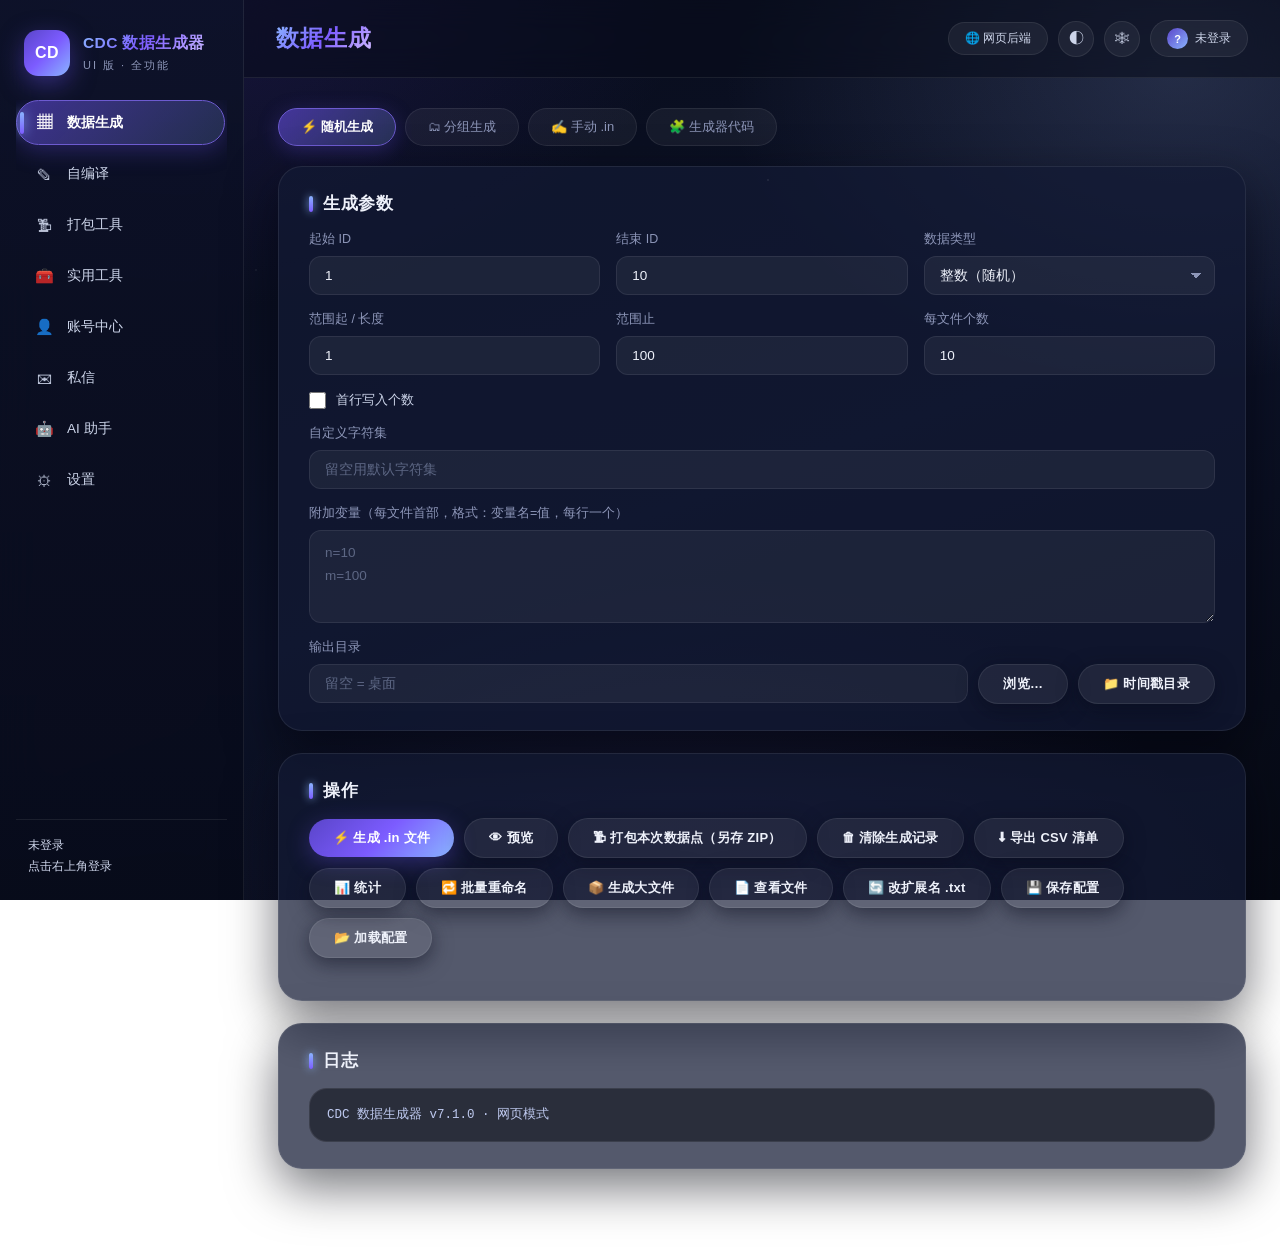
==== index.html @ 3ce17792 "7.1.0" ====
<!DOCTYPE html>
<html lang="zh-CN" data-theme="default">
<head>
  <meta charset="UTF-8" />
  <meta name="viewport" content="width=device-width, initial-scale=1.0" />
  <title>CDC 数据生成器 v7.1.0</title>
  <style>
/* =============================================================
   CDC 数据生成器 v7.1.0 — 星云主题（重制版）
   视觉参考：Code date creation 官网
   注意：app.js 依赖的 class 名全部保留，请勿重命名
   ============================================================= */

* { margin: 0; padding: 0; box-sizing: border-box; }

:root {
  --bg:            #080c1a;
  --bg2:           #0c1228;
  --panel:         #0f1530;
  --panel-2:       #141b3a;

  --card:          rgba(19, 26, 52, 0.72);
  --card-2:        rgba(26, 34, 66, 0.80);
  --card-solid:    #131a36;

  --text:          #eef1fa;
  --text-dim:      #cdd5ea;
  --muted:         #8d96b8;

  --accent:        #8ab4ff;   /* 亮蓝 */
  --accent2:       #7c5cff;   /* 紫 */
  --accent3:       #5a45c9;   /* 深紫 */
  --accent-mid:    #6d5bd0;
  --accent-soft:   rgba(138, 180, 255, 0.14);

  --line:          rgba(255, 255, 255, 0.08);
  --line-strong:   rgba(138, 180, 255, 0.35);

  --ok:   #4ade80;
  --warn: #fbbf24;
  --err:  #f87171;

  --r-sm: 12px;
  --r-md: 18px;
  --r-lg: 24px;
  --r-pill: 999px;

  --shadow-card: 0 18px 50px rgba(2, 4, 12, 0.55);
  --shadow-btn:  0 6px 20px rgba(8, 10, 26, 0.5);
  --shadow-glow: 0 10px 34px rgba(109, 91, 208, 0.45);

  --sidebar-w: 244px;
}

/* ===== 8 套主题：星空底不变，只换强调色系 ===== */
[data-theme="default"] { --accent:#8ab4ff; --accent2:#7c5cff; --accent3:#5a45c9; --accent-mid:#6d5bd0; --accent-soft:rgba(138,180,255,.14); }
[data-theme="dark"]    { --accent:#9aa7c7; --accent2:#5c6b8f; --accent3:#3a455f; --accent-mid:#4a5162; --accent-soft:rgba(154,167,199,.13); }
[data-theme="green"]   { --accent:#6ee7a8; --accent2:#2e9e5b; --accent3:#12503a; --accent-mid:#34b36e; --accent-soft:rgba(110,231,168,.14); }
[data-theme="cream"]   { --accent:#f2cf8f; --accent2:#c9913f; --accent3:#6b4a1c; --accent-mid:#d9a84e; --accent-soft:rgba(242,207,143,.14); }
[data-theme="blue"]    { --accent:#6fa8ff; --accent2:#1f6fff; --accent3:#123a8f; --accent-mid:#3d7eff; --accent-soft:rgba(111,168,255,.15); }
[data-theme="pink"]    { --accent:#ffb0d4; --accent2:#e8659b; --accent3:#7d2149; --accent-mid:#ee7ab0; --accent-soft:rgba(255,176,212,.14); }
[data-theme="gold"]    { --accent:#eecf6a; --accent2:#d4af37; --accent3:#6b5410; --accent-mid:#dfb63e; --accent-soft:rgba(238,207,106,.14); }
[data-theme="grey"]    { --accent:#c9d2e2; --accent2:#7a8696; --accent3:#3c4552; --accent-mid:#8a96a8; --accent-soft:rgba(201,210,226,.13); }

html, body { height: 100%; }

body {
  font-family: 'Segoe UI', 'PingFang SC', 'Microsoft YaHei UI', Roboto, 'Helvetica Neue', sans-serif;
  background: radial-gradient(1200px 800px at 85% -10%, rgba(63, 43, 150, .28), transparent 60%),
              radial-gradient(1000px 700px at -10% 110%, rgba(138, 180, 255, .14), transparent 60%),
              linear-gradient(160deg, var(--bg) 0%, var(--bg2) 55%, #060913 100%);
  color: var(--text);
  min-height: 100vh;
  overflow-x: hidden;
  font-size: 14px;
  -webkit-font-smoothing: antialiased;
}

/* ===== 星空画布（固定最底层） ===== */
#starfield {
  position: fixed;
  inset: 0;
  width: 100%;
  height: 100%;
  z-index: 0;
  pointer-events: none;
}

/* ===== 布局骨架 ===== */
.app {
  position: relative;
  z-index: 1;
  display: flex;
  min-height: 100vh;
}

/* ===== 侧边栏 ===== */
.sidebar {
  width: var(--sidebar-w);
  flex: 0 0 var(--sidebar-w);
  display: flex;
  flex-direction: column;
  padding: 26px 16px 20px;
  background: linear-gradient(180deg, rgba(13, 18, 40, .88), rgba(8, 11, 26, .92));
  border-right: 1px solid var(--line);
  position: sticky;
  top: 0;
  height: 100vh;
  backdrop-filter: blur(20px);
  -webkit-backdrop-filter: blur(20px);
}

@supports not (backdrop-filter: blur(1px)) {
  .sidebar, .card, .topbar, .auth, .modal-box, .toast {
    background: var(--panel) !important;
    backdrop-filter: none !important;
    -webkit-backdrop-filter: none !important;
  }
}

.brand {
  display: flex;
  align-items: center;
  gap: 13px;
  padding: 4px 8px 24px;
}

.brand-logo {
  width: 46px;
  height: 46px;
  flex: 0 0 46px;
  border-radius: 14px;
  display: grid;
  place-items: center;
  font-weight: 800;
  font-size: 16px;
  letter-spacing: .5px;
  color: #fff;
  background: linear-gradient(135deg, var(--accent3), var(--accent2), var(--accent));
  box-shadow: 0 8px 24px rgba(90, 69, 201, .5);
}

.brand-text { min-width: 0; }

.brand-title {
  font-size: 15.5px;
  font-weight: 700;
  letter-spacing: .4px;
  background: linear-gradient(135deg, var(--accent), var(--accent2), #c9b8ff);
  -webkit-background-clip: text;
  -webkit-text-fill-color: transparent;
  background-clip: text;
  white-space: nowrap;
}

.brand-sub {
  font-size: 11px;
  color: var(--muted);
  margin-top: 4px;
  letter-spacing: 2px;
  white-space: nowrap;
}

/* ===== 侧边栏导航 ===== */
.nav {
  display: flex;
  flex-direction: column;
  gap: 7px;
  flex: 1;
  overflow-y: auto;
  padding-right: 2px;
}

.nav-item {
  display: flex;
  align-items: center;
  gap: 12px;
  padding: 12px 16px;
  border: 1px solid transparent;
  border-radius: var(--r-pill);
  background: transparent;
  color: var(--text-dim);
  font-size: 13.5px;
  font-family: inherit;
  cursor: pointer;
  text-align: left;
  transition: all .22s ease;
  position: relative;
  white-space: nowrap;
}

.nav-item .ico {
  width: 22px;
  text-align: center;
  font-size: 15px;
  flex: 0 0 22px;
  opacity: .92;
}

.nav-item:hover {
  background: rgba(255, 255, 255, .07);
  color: #fff;
  transform: translateX(3px);
}

.nav-item.active {
  background: linear-gradient(135deg, rgba(90, 69, 201, .65), rgba(138, 180, 255, .18));
  border-color: var(--accent-mid);
  color: #fff;
  font-weight: 600;
  box-shadow: 0 6px 22px rgba(90, 69, 201, .35);
}

.nav-item.active::before {
  content: '';
  position: absolute;
  left: 3px;
  top: 50%;
  transform: translateY(-50%);
  width: 4px;
  height: 22px;
  border-radius: 4px;
  background: linear-gradient(180deg, var(--accent), var(--accent2));
  box-shadow: 0 0 12px var(--accent);
}

.nav-item .badge {
  margin-left: auto;
  background: var(--accent-mid);
  color: #fff;
  border-radius: var(--r-pill);
  padding: 1px 8px;
  font-size: 11px;
  font-weight: 700;
}

.sidebar-footer {
  padding: 15px 12px 2px;
  border-top: 1px solid var(--line);
  font-size: 12px;
  color: var(--text-dim);
  line-height: 1.8;
}

/* ===== 主区域 ===== */
.main { flex: 1; min-width: 0; display: flex; flex-direction: column; }

.topbar {
  display: flex;
  align-items: center;
  gap: 14px;
  padding: 20px 32px;
  border-bottom: 1px solid var(--line);
  background: rgba(8, 12, 26, .55);
  backdrop-filter: blur(16px);
  -webkit-backdrop-filter: blur(16px);
  position: sticky;
  top: 0;
  z-index: 20;
}

.topbar-title {
  font-size: 23px;
  font-weight: 700;
  letter-spacing: 1px;
  background: linear-gradient(135deg, var(--accent), var(--accent2), #d4bfff);
  -webkit-background-clip: text;
  -webkit-text-fill-color: transparent;
  background-clip: text;
}

.topbar-right {
  margin-left: auto;
  display: flex;
  align-items: center;
  gap: 10px;
}

.chip {
  display: inline-flex;
  align-items: center;
  gap: 7px;
  padding: 7px 16px;
  border-radius: var(--r-pill);
  background: rgba(255, 255, 255, .06);
  border: 1px solid var(--line);
  color: var(--text-dim);
  font-size: 12px;
  font-family: inherit;
  cursor: default;
  white-space: nowrap;
}

.icon-btn {
  width: 36px;
  height: 36px;
  border-radius: 50%;
  display: grid;
  place-items: center;
  background: rgba(255, 255, 255, .06);
  border: 1px solid var(--line);
  color: var(--text-dim);
  font-size: 15px;
  cursor: pointer;
  font-family: inherit;
  transition: all .2s ease;
}

.icon-btn:hover {
  background: rgba(255, 255, 255, .14);
  border-color: var(--line-strong);
  transform: translateY(-2px);
  color: #fff;
}

.user-chip { cursor: pointer; }
.user-chip:hover { border-color: var(--line-strong); }

.user-chip .av {
  width: 21px;
  height: 21px;
  border-radius: 50%;
  display: grid;
  place-items: center;
  background: linear-gradient(135deg, var(--accent3), var(--accent));
  color: #fff;
  font-size: 11px;
  font-weight: 700;
}

/* ===== 内容区 ===== */
.content {
  flex: 1;
  padding: 30px 34px 56px;
  max-width: 1280px;
  width: 100%;
}

.page { display: none; }
.page.active { display: block; animation: fadeSlide .42s cubic-bezier(.22,.9,.3,1) both; }

@keyframes fadeSlide {
  from { opacity: 0; transform: translateY(18px); }
  to   { opacity: 1; transform: translateY(0); }
}

/* ===== 卡片 ===== */
.card {
  background: var(--card);
  border: 1px solid var(--line);
  border-radius: var(--r-lg);
  padding: 26px 30px;
  margin-bottom: 22px;
  box-shadow: var(--shadow-card);
  transition: border-color .25s, transform .25s, box-shadow .25s;
  backdrop-filter: blur(14px);
  -webkit-backdrop-filter: blur(14px);
}

.card:hover {
  border-color: rgba(255, 255, 255, .14);
  box-shadow: 0 22px 60px rgba(2, 4, 12, .65);
}

.card h3 {
  font-size: 16.5px;
  font-weight: 700;
  margin-bottom: 16px;
  color: var(--text);
  letter-spacing: .5px;
  display: flex;
  align-items: center;
  gap: 10px;
}

.card h3::before {
  content: '';
  width: 4px;
  height: 16px;
  border-radius: 4px;
  background: linear-gradient(180deg, var(--accent), var(--accent2));
  box-shadow: 0 0 8px var(--accent);
}

.desc {
  color: var(--muted);
  font-size: 12.5px;
  line-height: 1.8;
  margin-bottom: 15px;
}

.desc code, .card code {
  background: var(--accent-soft);
  padding: 2px 7px;
  border-radius: 6px;
  font-family: Consolas, 'Courier New', monospace;
  font-size: 12px;
  color: var(--accent);
}

/* ===== 内置函数库面板 ===== */
.tag {
  display: inline-block;
  font-size: 11px;
  font-weight: 700;
  letter-spacing: .5px;
  padding: 2px 9px;
  border-radius: 999px;
  background: var(--accent-soft);
  color: var(--accent);
  vertical-align: middle;
}

.lib-group {
  border: 1px solid var(--line, rgba(255,255,255,.08));
  border-radius: 10px;
  padding: 10px 14px;
  margin-bottom: 9px;
  background: rgba(127,127,127,.05);
}

.lib-group h4 {
  margin: 0 0 6px;
  font-size: 13px;
  color: var(--accent);
}

.lib-group ul {
  margin: 0;
  padding-left: 18px;
}

.lib-group li {
  font-size: 12px;
  color: var(--muted);
  line-height: 1.85;
  font-family: Consolas, 'Courier New', monospace;
}

/* ===== 子标签 ===== */
.tabs {
  display: flex;
  gap: 9px;
  margin-bottom: 20px;
  flex-wrap: wrap;
}

.tab {
  padding: 9px 22px;
  border-radius: var(--r-pill);
  background: rgba(255, 255, 255, .05);
  border: 1px solid var(--line);
  color: var(--muted);
  font-size: 13px;
  cursor: pointer;
  transition: all .22s ease;
  user-select: none;
  font-family: inherit;
}

.tab:hover { background: rgba(255, 255, 255, .11); color: var(--text); }

.tab.on {
  background: linear-gradient(135deg, rgba(90, 69, 201, .7), rgba(138, 180, 255, .2));
  border-color: var(--accent-mid);
  color: #fff;
  font-weight: 600;
  box-shadow: 0 5px 20px rgba(90, 69, 201, .35);
}

.tab-page { display: none; }
.tab-page.on { display: block; animation: fadeSlide .38s cubic-bezier(.22,.9,.3,1) both; }

/* ===== 表单 ===== */
.form-grid {
  display: grid;
  grid-template-columns: repeat(auto-fill, minmax(215px, 1fr));
  gap: 16px;
}

.form-grid.cols-2 { grid-template-columns: repeat(auto-fill, minmax(250px, 1fr)); }
.form-grid .full, .form-grid label.full { grid-column: 1 / -1; }

label {
  display: flex;
  flex-direction: column;
  gap: 8px;
  font-size: 12.5px;
  color: var(--muted);
  font-weight: 500;
}

label.chk, .chk {
  flex-direction: row;
  align-items: center;
  gap: 10px;
  cursor: pointer;
  color: var(--text-dim);
  font-size: 13px;
}

input[type="text"],
input[type="number"],
input[type="password"],
select,
textarea {
  width: 100%;
  padding: 11px 15px;
  border-radius: var(--r-sm);
  background: rgba(255, 255, 255, .055);
  border: 1px solid var(--line);
  color: var(--text);
  font-size: 13.5px;
  font-family: inherit;
  transition: all .2s ease;
  outline: none;
}

input:hover, select:hover, textarea:hover { border-color: rgba(255, 255, 255, .18); }

input:focus, select:focus, textarea:focus {
  border-color: var(--accent-mid);
  background: rgba(255, 255, 255, .085);
  box-shadow: 0 0 0 3px var(--accent-soft), 0 0 16px rgba(109, 91, 208, .18);
}

input::placeholder, textarea::placeholder { color: #5d6784; }

select {
  cursor: pointer;
  appearance: none;
  background-image: linear-gradient(45deg, transparent 50%, var(--muted) 50%),
                    linear-gradient(135deg, var(--muted) 50%, transparent 50%);
  background-position: calc(100% - 18px) 50%, calc(100% - 13px) 50%;
  background-size: 5px 5px, 5px 5px;
  background-repeat: no-repeat;
  padding-right: 36px;
}

select option { background: var(--card-solid); color: var(--text); }

input[type="checkbox"] {
  width: 17px;
  height: 17px;
  accent-color: var(--accent-mid);
  cursor: pointer;
  flex: 0 0 17px;
}

textarea { resize: vertical; line-height: 1.7; min-height: 70px; }

.editor {
  min-height: 250px;
  font-family: Consolas, 'Courier New', monospace;
  font-size: 13px;
  line-height: 1.7;
}

/* ===== 行 / 按钮组 ===== */
.row { display: flex; gap: 10px; align-items: center; flex-wrap: wrap; }
.row > input { flex: 1; min-width: 140px; }
.actions { display: flex; gap: 10px; flex-wrap: wrap; margin-top: 18px; }
.tool-row { display: flex; gap: 10px; flex-wrap: wrap; margin-top: 16px; align-items: center; }

/* ===== 按钮：胶囊 + 渐变 ===== */
.btn {
  display: inline-flex;
  align-items: center;
  justify-content: center;
  gap: 7px;
  padding: 10px 24px;
  border-radius: var(--r-pill);
  background: rgba(255, 255, 255, .07);
  border: 1px solid var(--line);
  color: var(--text);
  font-size: 13px;
  font-weight: 600;
  font-family: inherit;
  cursor: pointer;
  letter-spacing: .3px;
  box-shadow: var(--shadow-btn);
  transition: all .22s ease;
  user-select: none;
  white-space: nowrap;
}

.btn:hover {
  background: rgba(255, 255, 255, .14);
  border-color: var(--line-strong);
  transform: translateY(-2px);
  box-shadow: var(--shadow-glow);
}

.btn:active { transform: scale(.96); }

.btn.primary {
  background: linear-gradient(135deg, var(--accent3), var(--accent2), var(--accent));
  border: none;
  color: #fff;
  box-shadow: 0 6px 22px rgba(90, 69, 201, .4);
}

.btn.primary:hover {
  filter: brightness(1.12);
  transform: translateY(-2px);
  box-shadow: 0 10px 34px rgba(90, 69, 201, .55);
}

.btn-lg { padding: 13px 32px; font-size: 14.5px; }

/* ===== 日志 ===== */
.log {
  background: rgba(3, 5, 12, .5);
  border: 1px solid var(--line);
  border-radius: var(--r-md);
  padding: 15px 17px;
  font-family: Consolas, 'Courier New', monospace;
  font-size: 12.5px;
  line-height: 1.8;
  color: #bfcaf0;
  max-height: 260px;
  overflow-y: auto;
  white-space: pre-wrap;
  word-break: break-all;
  margin-top: 15px;
}

/* ===== 生成结果 / 预览 ===== */
.gen-files { display: flex; flex-wrap: wrap; gap: 8px; margin-top: 16px; }

.gen-files .file {
  padding: 6px 14px;
  border-radius: var(--r-pill);
  background: var(--accent-soft);
  border: 1px solid var(--line-strong);
  font-size: 12px;
  color: var(--accent);
  font-family: Consolas, monospace;
}

.preview-box {
  margin-top: 16px;
  padding: 16px 18px;
  border-radius: var(--r-md);
  background: rgba(3, 5, 12, .5);
  border: 1px solid var(--line);
  border-left: 3px solid var(--accent-mid);
  font-family: Consolas, monospace;
  font-size: 12.5px;
  line-height: 1.8;
  color: #c9d6f2;
  white-space: pre-wrap;
  max-height: 300px;
  overflow-y: auto;
}

/* ===== 分组生成 ===== */
.group-card {
  background: rgba(255, 255, 255, .045);
  border: 1px solid var(--line);
  border-radius: var(--r-md);
  padding: 16px 18px;
  margin-bottom: 14px;
}

.group-card .g-head {
  display: flex;
  align-items: center;
  gap: 10px;
  margin-bottom: 12px;
  font-weight: 600;
  font-size: 13.5px;
  color: var(--accent);
}

.group-card .field-row {
  display: grid;
  grid-template-columns: 1fr 1fr 1fr auto;
  gap: 10px;
  align-items: center;
  margin-bottom: 10px;
}

.group-card .field-row input,
.group-card .field-row select { padding: 8px 12px; font-size: 12.5px; }

/* ===== 工具网格 ===== */
.tool-grid {
  display: grid;
  grid-template-columns: repeat(auto-fill, minmax(155px, 1fr));
  gap: 12px;
  margin-top: 15px;
}

.tool-btn {
  padding: 15px 13px;
  border-radius: var(--r-md);
  background: rgba(255, 255, 255, .055);
  border: 1px solid var(--line);
  color: var(--text-dim);
  font-size: 13px;
  font-family: inherit;
  cursor: pointer;
  text-align: center;
  transition: all .22s ease;
}

.tool-btn:hover {
  background: rgba(255, 255, 255, .13);
  border-color: var(--line-strong);
  transform: translateY(-3px);
  color: #fff;
  box-shadow: var(--shadow-glow);
}

/* ===== 主题网格 ===== */
.theme-grid {
  display: grid;
  grid-template-columns: repeat(auto-fill, minmax(136px, 1fr));
  gap: 12px;
}

.theme-chip {
  display: flex;
  align-items: center;
  gap: 10px;
  padding: 12px 15px;
  border-radius: var(--r-md);
  background: rgba(255, 255, 255, .055);
  border: 1px solid var(--line);
  cursor: pointer;
  font-size: 13px;
  color: var(--text-dim);
  transition: all .22s ease;
}

.theme-chip:hover { background: rgba(255, 255, 255, .12); transform: translateY(-2px); }

.theme-chip.active {
  border-color: var(--accent-mid);
  background: var(--accent-soft);
  color: #fff;
  font-weight: 600;
  box-shadow: 0 6px 22px rgba(90, 69, 201, .35);
}

.theme-swatch {
  width: 27px;
  height: 27px;
  border-radius: 9px;
  flex: 0 0 27px;
  box-shadow: 0 2px 8px rgba(0, 0, 0, .45);
}

/* ===== 双列 ===== */
.grid-2 {
  display: grid;
  grid-template-columns: repeat(auto-fit, minmax(330px, 1fr));
  gap: 22px;
}

/* ===== 键值行 ===== */
.kv {
  display: flex;
  justify-content: space-between;
  gap: 14px;
  padding: 11px 0;
  border-bottom: 1px solid var(--line);
  font-size: 13.5px;
  color: var(--text-dim);
}

.kv:last-child { border-bottom: none; }
.kv b { color: var(--muted); font-weight: 500; }

/* ===== 私信 ===== */
.msg-layout {
  display: grid;
  grid-template-columns: 255px 1fr;
  gap: 22px;
}

.msg-contacts, .msg-chat { margin-bottom: 0; }
.msg-chat { display: flex; flex-direction: column; }

.contact-list {
  display: flex;
  flex-direction: column;
  gap: 7px;
  max-height: 440px;
  overflow-y: auto;
}

.contact {
  display: flex;
  align-items: center;
  gap: 8px;
  padding: 11px 15px;
  border-radius: var(--r-sm);
  background: rgba(255, 255, 255, .045);
  border: 1px solid transparent;
  cursor: pointer;
  font-size: 13px;
  color: var(--text-dim);
  transition: all .2s ease;
}

.contact .cname { flex: 1; overflow: hidden; text-overflow: ellipsis; white-space: nowrap; }

.search-head {
  padding: 4px 6px 8px;
  font-size: 12px;
  color: var(--text-dim);
  opacity: .85;
}

.contact .unread-badge {
  background: #e5484d;
  color: #fff;
  font-size: 11px;
  font-weight: 700;
  line-height: 16px;
  padding: 0 7px;
  border-radius: 999px;
  flex-shrink: 0;
}

.contact:hover { background: rgba(255, 255, 255, .11); color: #fff; }

.contact.active {
  background: var(--accent-soft);
  border-color: var(--accent-mid);
  color: #fff;
  font-weight: 600;
}

.chat-log {
  flex: 1;
  min-height: 310px;
  max-height: 440px;
  overflow-y: auto;
  background: rgba(3, 5, 12, .45);
  border: 1px solid var(--line);
  border-radius: var(--r-md);
  padding: 16px;
  margin-bottom: 15px;
  display: flex;
  flex-direction: column;
  gap: 10px;
}

.bubble {
  max-width: 76%;
  padding: 10px 16px;
  border-radius: 17px;
  font-size: 13px;
  line-height: 1.7;
  word-break: break-word;
  white-space: pre-wrap;
  animation: pop .25s ease;
}

@keyframes pop {
  from { opacity: 0; transform: scale(.94) translateY(6px); }
  to   { opacity: 1; transform: none; }
}

.bubble.me {
  align-self: flex-end;
  background: linear-gradient(135deg, var(--accent3), var(--accent-mid));
  color: #fff;
  border-bottom-right-radius: 5px;
}

.bubble.bot, .bubble.ai {
  align-self: flex-start;
  background: rgba(255, 255, 255, .09);
  border: 1px solid var(--line);
  color: var(--text-dim);
  border-bottom-left-radius: 5px;
}

.bubble.sys {
  align-self: center;
  background: transparent;
  color: var(--muted);
  font-size: 11.5px;
  max-width: 100%;
}

.center { text-align: center; }

/* ===== AI 页 ===== */
.card.chat { display: flex; flex-direction: column; }

.ai-head {
  display: flex;
  align-items: center;
  justify-content: space-between;
  gap: 12px;
  flex-wrap: wrap;
}

.ai-head h3 { margin-bottom: 0; }
.ai-head .tool-row { margin-top: 0; }

/* ===== 通知 ===== */
.notif-item {
  padding: 12px 16px;
  border-radius: var(--r-sm);
  background: rgba(255, 255, 255, .05);
  border-left: 3px solid var(--accent-mid);
  margin-bottom: 10px;
  font-size: 13px;
  line-height: 1.7;
  color: var(--text-dim);
}

/* ===== 登录遮罩 ===== */
.overlay {
  position: fixed;
  inset: 0;
  z-index: 200;
  display: none;
  place-items: center;
  background: rgba(3, 5, 13, .82);
  backdrop-filter: blur(12px);
  -webkit-backdrop-filter: blur(12px);
}

.overlay.show { display: grid; animation: fadeIn .28s ease; }

@keyframes fadeIn { from { opacity: 0; } to { opacity: 1; } }

.auth {
  width: min(410px, calc(100vw - 40px));
  background: linear-gradient(160deg, rgba(22, 29, 58, .97), rgba(11, 15, 34, .99));
  border: 1px solid var(--line-strong);
  border-radius: 26px;
  padding: 34px 32px;
  box-shadow: 0 30px 80px rgba(0, 0, 0, .75);
  animation: popIn .34s cubic-bezier(.22,.9,.3,1) both;
}

@keyframes popIn {
  from { opacity: 0; transform: translateY(24px) scale(.96); }
  to   { opacity: 1; transform: none; }
}

.auth .head { text-align: center; margin-bottom: 24px; }

.auth .head .brand-logo {
  margin: 0 auto 15px;
  width: 56px;
  height: 56px;
  flex: 0 0 56px;
  border-radius: 17px;
  font-size: 19px;
}

.auth .head h2 {
  font-size: 20px;
  font-weight: 700;
  background: linear-gradient(135deg, var(--accent), var(--accent2), #d4bfff);
  -webkit-background-clip: text;
  -webkit-text-fill-color: transparent;
  background-clip: text;
}

.auth .head p { color: var(--muted); font-size: 12.5px; margin-top: 8px; }

.auth .tabs { justify-content: center; margin-bottom: 20px; }

.field { display: flex; flex-direction: column; gap: 8px; margin-bottom: 15px; }
.field label { font-size: 12.5px; color: var(--muted); }

.input {
  width: 100%;
  padding: 12px 16px;
  border-radius: var(--r-sm);
  background: rgba(255, 255, 255, .06);
  border: 1px solid var(--line);
  color: var(--text);
  font-size: 13.5px;
  font-family: inherit;
  outline: none;
  transition: all .2s;
}

.input:focus {
  border-color: var(--accent-mid);
  box-shadow: 0 0 0 3px var(--accent-soft);
}

.auth .btn { width: 100%; margin-top: 10px; }

.hint { text-align: center; font-size: 12px; color: var(--muted); margin-top: 14px; }
.hint a { color: var(--accent); text-decoration: none; }
.hint a:hover { text-decoration: underline; }

/* ===== 弹窗 ===== */
.modal {
  position: fixed;
  inset: 0;
  z-index: 300;
  display: none;
  place-items: center;
  background: rgba(3, 5, 13, .78);
  backdrop-filter: blur(8px);
  -webkit-backdrop-filter: blur(8px);
}

.modal.show { display: grid; animation: fadeIn .24s ease; }

.modal-box {
  width: min(700px, calc(100vw - 40px));
  max-height: 84vh;
  display: flex;
  flex-direction: column;
  background: linear-gradient(160deg, rgba(22, 29, 58, .98), rgba(11, 15, 34, .99));
  border: 1px solid var(--line-strong);
  border-radius: 22px;
  box-shadow: 0 30px 80px rgba(0, 0, 0, .75);
  animation: popIn .3s cubic-bezier(.22,.9,.3,1) both;
  overflow: hidden;
}

.modal-head {
  display: flex;
  align-items: center;
  justify-content: space-between;
  padding: 18px 24px;
  border-bottom: 1px solid var(--line);
  font-weight: 700;
  font-size: 15px;
}

.modal-head .x {
  width: 32px;
  height: 32px;
  border-radius: 50%;
  border: 1px solid var(--line);
  background: rgba(255, 255, 255, .05);
  color: var(--muted);
  font-size: 17px;
  cursor: pointer;
  display: grid;
  place-items: center;
  transition: all .2s;
  font-family: inherit;
}

.modal-head .x:hover {
  background: rgba(248, 113, 113, .2);
  border-color: var(--err);
  color: var(--err);
}

.modal-body {
  padding: 22px 24px;
  overflow-y: auto;
  font-size: 13.5px;
  line-height: 1.8;
  color: var(--text-dim);
}

.modal-body a { color: var(--accent); text-decoration: none; }
.modal-body a:hover { text-decoration: underline; }

/* ===== Toast ===== */
.toast {
  position: fixed;
  left: 50%;
  bottom: 36px;
  transform: translate(-50%, 20px);
  z-index: 400;
  padding: 12px 28px;
  border-radius: var(--r-pill);
  background: rgba(20, 27, 55, .97);
  border: 1px solid var(--line-strong);
  color: var(--text);
  font-size: 13px;
  box-shadow: 0 14px 40px rgba(0, 0, 0, .6);
  opacity: 0;
  pointer-events: none;
  transition: opacity .26s, transform .26s;
  backdrop-filter: blur(14px);
  -webkit-backdrop-filter: blur(14px);
}

.toast.show { opacity: 1; transform: translate(-50%, 0); }
.toast.ok   { border-color: rgba(74, 222, 128, .55); }
.toast.warn { border-color: rgba(251, 191, 36, .55); }
.toast.err  { border-color: rgba(248, 113, 113, .55); }

/* ===== 毛玻璃模式 ===== */
body.frosted .card,
body.frosted .sidebar,
body.frosted .topbar {
  backdrop-filter: blur(30px) saturate(160%);
  -webkit-backdrop-filter: blur(30px) saturate(160%);
}

/* ===== 滚动条 ===== */
::-webkit-scrollbar { width: 8px; height: 8px; }
::-webkit-scrollbar-track { background: rgba(255, 255, 255, .03); }
::-webkit-scrollbar-thumb { background: linear-gradient(180deg, var(--accent3), var(--accent-mid)); border-radius: 10px; }
::-webkit-scrollbar-thumb:hover { background: var(--accent-mid); }

/* ===== 响应式 ===== */
@media (max-width: 980px) {
  .msg-layout { grid-template-columns: 1fr; }
  .contact-list, .chat-log { max-height: 240px; }
}

@media (max-width: 760px) {
  :root { --sidebar-w: 68px; }
  .app { flex-direction: column; }

  .sidebar {
    width: 100%;
    flex: none;
    height: auto;
    flex-direction: row;
    align-items: center;
    gap: 10px;
    padding: 10px 14px;
    border-right: none;
    border-bottom: 1px solid var(--line);
    position: sticky;
    top: 0;
    z-index: 30;
    overflow-x: auto;
  }

  .brand { padding: 0; gap: 10px; flex: 0 0 auto; }
  .brand-text { display: none; }
  .nav { flex-direction: row; gap: 7px; flex: 1; overflow-x: auto; overflow-y: hidden; }
  .nav-item { padding: 9px 14px; font-size: 12.5px; }
  .nav-item span:not(.ico):not(.badge) { display: none; }
  .nav-item .ico { font-size: 16px; }
  .nav-item.active::before { display: none; }
  .sidebar-footer { display: none; }

  .topbar { padding: 14px 18px; }
  .topbar-title { font-size: 18px; }
  .content { padding: 20px 18px 44px; }
  .card { padding: 19px 17px; border-radius: 18px; }
  .group-card .field-row { grid-template-columns: 1fr 1fr; }
}

@media (max-width: 520px) {
  .content { padding: 16px 13px 36px; }
  .btn { padding: 10px 17px; font-size: 12.5px; }
  .form-grid { grid-template-columns: 1fr; }
  .theme-grid { grid-template-columns: repeat(auto-fill, minmax(116px, 1fr)); }
}

/* ===== 自动更新弹窗（打开软件即弹） ===== */
.upd {
  position: fixed; inset: 0; z-index: 460;
  display: none; place-items: center;
  background: rgba(3, 5, 13, .82);
  backdrop-filter: blur(10px);
  -webkit-backdrop-filter: blur(10px);
}
.upd.show { display: grid; animation: fadeIn .24s ease; }
.upd-box {
  width: min(520px, calc(100vw - 36px));
  max-height: 88vh; overflow: auto;
  display: flex; flex-direction: column; gap: 14px;
  padding: 22px 22px 18px;
  background: linear-gradient(160deg, rgba(22, 29, 58, .99), rgba(11, 15, 34, .99));
  border: 1px solid var(--line-strong);
  border-radius: 22px;
  box-shadow: 0 30px 80px rgba(0, 0, 0, .78);
  animation: popIn .3s cubic-bezier(.22,.9,.3,1) both;
}
.upd-head { display: flex; gap: 14px; align-items: flex-start; }
.upd-badge {
  flex: 0 0 auto; width: 46px; height: 46px; border-radius: 14px;
  display: grid; place-items: center; font-size: 22px; line-height: 1;
  background: linear-gradient(140deg, var(--accent2), var(--accent));
  color: #0b1020;
  box-shadow: 0 8px 22px rgba(124, 92, 255, .42);
}
.upd-head h3 { margin: 0 0 5px; font-size: 18px; color: var(--text); }
.upd-head .sub { margin: 0; font-size: 12.5px; color: var(--muted); line-height: 1.6; }
.upd-notes {
  max-height: 170px; overflow: auto;
  padding: 12px 14px; border-radius: 14px;
  background: rgba(255, 255, 255, .04);
  border: 1px solid var(--line);
  font-size: 13px; color: var(--text-dim); line-height: 1.7;
  white-space: pre-wrap; word-break: break-word;
}
.upd-bar { height: 8px; border-radius: 99px; background: rgba(255, 255, 255, .08); overflow: hidden; }
.upd-bar > i {
  display: block; height: 100%; width: 0; border-radius: 99px;
  background: linear-gradient(90deg, var(--accent), var(--accent2));
  transition: width .25s ease;
}
.upd-prog .txt { margin-top: 7px; font-size: 12px; color: var(--muted); }
.upd-keep {
  display: flex; flex-direction: column; gap: 7px;
  padding: 12px 14px; border-radius: 14px;
  background: rgba(74, 222, 128, .07);
  border: 1px solid rgba(74, 222, 128, .3);
}
.upd-keep label { display: flex; gap: 9px; align-items: center; font-size: 13px; color: var(--text); cursor: pointer; }
.upd-keep input { width: 15px; height: 15px; accent-color: var(--ok); }
.upd-keep .hint { font-size: 12px; color: var(--muted); line-height: 1.65; }
.upd-actions { display: flex; gap: 10px; justify-content: flex-end; flex-wrap: wrap; }
.upd-actions .btn { min-width: 96px; }

</style>

<style id="fallback-stars">
#starfield { display: none !important; }
body {
  background:
    radial-gradient(1.5px 1.5px at 20% 30%, rgba(255,255,255,.9), transparent 50%),
    radial-gradient(1px 1px at 40% 70%, rgba(168,192,255,.7), transparent 50%),
    radial-gradient(2px 2px at 60% 20%, rgba(255,255,255,.8), transparent 50%),
    radial-gradient(1px 1px at 80% 50%, rgba(200,210,255,.6), transparent 50%),
    radial-gradient(1.5px 1.5px at 15% 80%, rgba(255,255,255,.7), transparent 50%),
    radial-gradient(1px 1px at 50% 15%, rgba(168,192,255,.8), transparent 50%),
    radial-gradient(1.2px 1.2px at 75% 85%, rgba(255,255,255,.7), transparent 50%),
    radial-gradient(1px 1px at 30% 50%, rgba(180,200,255,.5), transparent 50%),
    radial-gradient(900px 620px at 12% -8%,  rgba(63, 43, 150, 0.32), transparent 62%),
    radial-gradient(760px 520px at 92% 8%,   rgba(168, 192, 255, 0.16), transparent 60%),
    radial-gradient(900px 700px at 55% 112%, rgba(109, 91, 176, 0.20), transparent 62%),
    linear-gradient(160deg, #080c1a 0%, #0c1228 55%, #060913 100%) !important;
  background-attachment: fixed !important;
  background-size: 100% 100% !important;
}
</style>
<!-- ==== CDC-MD-VENDOR-START （由 md/build_md_assets.py 自动生成，勿手改） ==== -->
<style id="cdc-md-vendor-css">
@font-face{font-family:KaTeX_AMS;font-style:normal;font-weight:400;src:url([data-uri]) format("woff2")}@font-face{font-family:KaTeX_Caligraphic;font-style:normal;font-weight:700;src:url([data-uri]) format("woff2")}@font-face{font-family:KaTeX_Caligraphic;font-style:normal;font-weight:400;src:url([data-uri]) format("woff2")}@font-face{font-family:KaTeX_Fraktur;font-style:normal;font-weight:700;src:url([data-uri]) format("woff2")}@font-face{font-family:KaTeX_Fraktur;font-style:normal;font-weight:400;src:url([data-uri]) format("woff2")}@font-face{font-family:KaTeX_Main;font-style:normal;font-weight:700;src:url([data-uri]) format("woff2")}@font-face{font-family:KaTeX_Main;font-style:italic;font-weight:700;src:url([data-uri]) format("woff2")}@font-face{font-family:KaTeX_Main;font-style:italic;font-weight:400;src:url([data-uri]) format("woff2")}@font-face{font-family:KaTeX_Main;font-style:normal;font-weight:400;src:url([data-uri]) format("woff2")}@font-face{font-family:KaTeX_Math;font-style:italic;font-weight:700;src:url([data-uri]) format("woff2")}@font-face{font-family:KaTeX_Math;font-style:italic;font-weight:400;src:url([data-uri]) format("woff2")}@font-face{font-family:"KaTeX_SansSerif";font-style:normal;font-weight:700;src:url([data-uri]) format("woff2")}@font-face{font-family:"KaTeX_SansSerif";font-style:italic;font-weight:400;src:url([data-uri]) format("woff2")}@font-face{font-family:"KaTeX_SansSerif";font-style:normal;font-weight:400;src:url([data-uri]) format("woff2")}@font-face{font-family:KaTeX_Script;font-style:normal;font-weight:400;src:url([data-uri]) format("woff2")}@font-face{font-family:KaTeX_Size1;font-style:normal;font-weight:400;src:url([data-uri]) format("woff2")}@font-face{font-family:KaTeX_Size2;font-style:normal;font-weight:400;src:url([data-uri]) format("woff2")}@font-face{font-family:KaTeX_Size3;font-style:normal;font-weight:400;src:url([data-uri]) format("woff2")}@font-face{font-family:KaTeX_Size4;font-style:normal;font-weight:400;src:url([data-uri]) format("woff2")}@font-face{font-family:KaTeX_Typewriter;font-style:normal;font-weight:400;src:url([data-uri]) format("woff2")}.katex{font:normal 1.21em KaTeX_Main,Times New Roman,serif;line-height:1.2;text-indent:0;text-rendering:auto}.katex *{-ms-high-contrast-adjust:none!important;border-color:currentColor}.katex .katex-version:after{content:"0.16.22"}.katex .katex-mathml{clip:rect(1px,1px,1px,1px);border:0;height:1px;overflow:hidden;padding:0;position:absolute;width:1px}.katex .katex-html>.newline{display:block}.katex .base{position:relative;white-space:nowrap;width:-webkit-min-content;width:-moz-min-content;width:min-content}.katex .base,.katex .strut{display:inline-block}.katex .textbf{font-weight:700}.katex .textit{font-style:italic}.katex .textrm{font-family:KaTeX_Main}.katex .textsf{font-family:KaTeX_SansSerif}.katex .texttt{font-family:KaTeX_Typewriter}.katex .mathnormal{font-family:KaTeX_Math;font-style:italic}.katex .mathit{font-family:KaTeX_Main;font-style:italic}.katex .mathrm{font-style:normal}.katex .mathbf{font-family:KaTeX_Main;font-weight:700}.katex .boldsymbol{font-family:KaTeX_Math;font-style:italic;font-weight:700}.katex .amsrm,.katex .mathbb,.katex .textbb{font-family:KaTeX_AMS}.katex .mathcal{font-family:KaTeX_Caligraphic}.katex .mathfrak,.katex .textfrak{font-family:KaTeX_Fraktur}.katex .mathboldfrak,.katex .textboldfrak{font-family:KaTeX_Fraktur;font-weight:700}.katex .mathtt{font-family:KaTeX_Typewriter}.katex .mathscr,.katex .textscr{font-family:KaTeX_Script}.katex .mathsf,.katex .textsf{font-family:KaTeX_SansSerif}.katex .mathboldsf,.katex .textboldsf{font-family:KaTeX_SansSerif;font-weight:700}.katex .mathitsf,.katex .mathsfit,.katex .textitsf{font-family:KaTeX_SansSerif;font-style:italic}.katex .mainrm{font-family:KaTeX_Main;font-style:normal}.katex .vlist-t{border-collapse:collapse;display:inline-table;table-layout:fixed}.katex .vlist-r{display:table-row}.katex .vlist{display:table-cell;position:relative;vertical-align:bottom}.katex .vlist>span{display:block;height:0;position:relative}.katex .vlist>span>span{display:inline-block}.katex .vlist>span>.pstrut{overflow:hidden;width:0}.katex .vlist-t2{margin-right:-2px}.katex .vlist-s{display:table-cell;font-size:1px;min-width:2px;vertical-align:bottom;width:2px}.katex .vbox{align-items:baseline;display:inline-flex;flex-direction:column}.katex .hbox{width:100%}.katex .hbox,.katex .thinbox{display:inline-flex;flex-direction:row}.katex .thinbox{max-width:0;width:0}.katex .msupsub{text-align:left}.katex .mfrac>span>span{text-align:center}.katex .mfrac .frac-line{border-bottom-style:solid;display:inline-block;width:100%}.katex .hdashline,.katex .hline,.katex .mfrac .frac-line,.katex .overline .overline-line,.katex .rule,.katex .underline .underline-line{min-height:1px}.katex .mspace{display:inline-block}.katex .clap,.katex .llap,.katex .rlap{position:relative;width:0}.katex .clap>.inner,.katex .llap>.inner,.katex .rlap>.inner{position:absolute}.katex .clap>.fix,.katex .llap>.fix,.katex .rlap>.fix{display:inline-block}.katex .llap>.inner{right:0}.katex .clap>.inner,.katex .rlap>.inner{left:0}.katex .clap>.inner>span{margin-left:-50%;margin-right:50%}.katex .rule{border:0 solid;display:inline-block;position:relative}.katex .hline,.katex .overline .overline-line,.katex .underline .underline-line{border-bottom-style:solid;display:inline-block;width:100%}.katex .hdashline{border-bottom-style:dashed;display:inline-block;width:100%}.katex .sqrt>.root{margin-left:.2777777778em;margin-right:-.5555555556em}.katex .fontsize-ensurer.reset-size1.size1,.katex .sizing.reset-size1.size1{font-size:1em}.katex .fontsize-ensurer.reset-size1.size2,.katex .sizing.reset-size1.size2{font-size:1.2em}.katex .fontsize-ensurer.reset-size1.size3,.katex .sizing.reset-size1.size3{font-size:1.4em}.katex .fontsize-ensurer.reset-size1.size4,.katex .sizing.reset-size1.size4{font-size:1.6em}.katex .fontsize-ensurer.reset-size1.size5,.katex .sizing.reset-size1.size5{font-size:1.8em}.katex .fontsize-ensurer.reset-size1.size6,.katex .sizing.reset-size1.size6{font-size:2em}.katex .fontsize-ensurer.reset-size1.size7,.katex .sizing.reset-size1.size7{font-size:2.4em}.katex .fontsize-ensurer.reset-size1.size8,.katex .sizing.reset-size1.size8{font-size:2.88em}.katex .fontsize-ensurer.reset-size1.size9,.katex .sizing.reset-size1.size9{font-size:3.456em}.katex .fontsize-ensurer.reset-size1.size10,.katex .sizing.reset-size1.size10{font-size:4.148em}.katex .fontsize-ensurer.reset-size1.size11,.katex .sizing.reset-size1.size11{font-size:4.976em}.katex .fontsize-ensurer.reset-size2.size1,.katex .sizing.reset-size2.size1{font-size:.8333333333em}.katex .fontsize-ensurer.reset-size2.size2,.katex .sizing.reset-size2.size2{font-size:1em}.katex .fontsize-ensurer.reset-size2.size3,.katex .sizing.reset-size2.size3{font-size:1.1666666667em}.katex .fontsize-ensurer.reset-size2.size4,.katex .sizing.reset-size2.size4{font-size:1.3333333333em}.katex .fontsize-ensurer.reset-size2.size5,.katex .sizing.reset-size2.size5{font-size:1.5em}.katex .fontsize-ensurer.reset-size2.size6,.katex .sizing.reset-size2.size6{font-size:1.6666666667em}.katex .fontsize-ensurer.reset-size2.size7,.katex .sizing.reset-size2.size7{font-size:2em}.katex .fontsize-ensurer.reset-size2.size8,.katex .sizing.reset-size2.size8{font-size:2.4em}.katex .fontsize-ensurer.reset-size2.size9,.katex .sizing.reset-size2.size9{font-size:2.88em}.katex .fontsize-ensurer.reset-size2.size10,.katex .sizing.reset-size2.size10{font-size:3.4566666667em}.katex .fontsize-ensurer.reset-size2.size11,.katex .sizing.reset-size2.size11{font-size:4.1466666667em}.katex .fontsize-ensurer.reset-size3.size1,.katex .sizing.reset-size3.size1{font-size:.7142857143em}.katex .fontsize-ensurer.reset-size3.size2,.katex .sizing.reset-size3.size2{font-size:.8571428571em}.katex .fontsize-ensurer.reset-size3.size3,.katex .sizing.reset-size3.size3{font-size:1em}.katex .fontsize-ensurer.reset-size3.size4,.katex .sizing.reset-size3.size4{font-size:1.1428571429em}.katex .fontsize-ensurer.reset-size3.size5,.katex .sizing.reset-size3.size5{font-size:1.2857142857em}.katex .fontsize-ensurer.reset-size3.size6,.katex .sizing.reset-size3.size6{font-size:1.4285714286em}.katex .fontsize-ensurer.reset-size3.size7,.katex .sizing.reset-size3.size7{font-size:1.7142857143em}.katex .fontsize-ensurer.reset-size3.size8,.katex .sizing.reset-size3.size8{font-size:2.0571428571em}.katex .fontsize-ensurer.reset-size3.size9,.katex .sizing.reset-size3.size9{font-size:2.4685714286em}.katex .fontsize-ensurer.reset-size3.size10,.katex .sizing.reset-size3.size10{font-size:2.9628571429em}.katex .fontsize-ensurer.reset-size3.size11,.katex .sizing.reset-size3.size11{font-size:3.5542857143em}.katex .fontsize-ensurer.reset-size4.size1,.katex .sizing.reset-size4.size1{font-size:.625em}.katex .fontsize-ensurer.reset-size4.size2,.katex .sizing.reset-size4.size2{font-size:.75em}.katex .fontsize-ensurer.reset-size4.size3,.katex .sizing.reset-size4.size3{font-size:.875em}.katex .fontsize-ensurer.reset-size4.size4,.katex .sizing.reset-size4.size4{font-size:1em}.katex .fontsize-ensurer.reset-size4.size5,.katex .sizing.reset-size4.size5{font-size:1.125em}.katex .fontsize-ensurer.reset-size4.size6,.katex .sizing.reset-size4.size6{font-size:1.25em}.katex .fontsize-ensurer.reset-size4.size7,.katex .sizing.reset-size4.size7{font-size:1.5em}.katex .fontsize-ensurer.reset-size4.size8,.katex .sizing.reset-size4.size8{font-size:1.8em}.katex .fontsize-ensurer.reset-size4.size9,.katex .sizing.reset-size4.size9{font-size:2.16em}.katex .fontsize-ensurer.reset-size4.size10,.katex .sizing.reset-size4.size10{font-size:2.5925em}.katex .fontsize-ensurer.reset-size4.size11,.katex .sizing.reset-size4.size11{font-size:3.11em}.katex .fontsize-ensurer.reset-size5.size1,.katex .sizing.reset-size5.size1{font-size:.5555555556em}.katex .fontsize-ensurer.reset-size5.size2,.katex .sizing.reset-size5.size2{font-size:.6666666667em}.katex .fontsize-ensurer.reset-size5.size3,.katex .sizing.reset-size5.size3{font-size:.7777777778em}.katex .fontsize-ensurer.reset-size5.size4,.katex .sizing.reset-size5.size4{font-size:.8888888889em}.katex .fontsize-ensurer.reset-size5.size5,.katex .sizing.reset-size5.size5{font-size:1em}.katex .fontsize-ensurer.reset-size5.size6,.katex .sizing.reset-size5.size6{font-size:1.1111111111em}.katex .fontsize-ensurer.reset-size5.size7,.katex .sizing.reset-size5.size7{font-size:1.3333333333em}.katex .fontsize-ensurer.reset-size5.size8,.katex .sizing.reset-size5.size8{font-size:1.6em}.katex .fontsize-ensurer.reset-size5.size9,.katex .sizing.reset-size5.size9{font-size:1.92em}.katex .fontsize-ensurer.reset-size5.size10,.katex .sizing.reset-size5.size10{font-size:2.3044444444em}.katex .fontsize-ensurer.reset-size5.size11,.katex .sizing.reset-size5.size11{font-size:2.7644444444em}.katex .fontsize-ensurer.reset-size6.size1,.katex .sizing.reset-size6.size1{font-size:.5em}.katex .fontsize-ensurer.reset-size6.size2,.katex .sizing.reset-size6.size2{font-size:.6em}.katex .fontsize-ensurer.reset-size6.size3,.katex .sizing.reset-size6.size3{font-size:.7em}.katex .fontsize-ensurer.reset-size6.size4,.katex .sizing.reset-size6.size4{font-size:.8em}.katex .fontsize-ensurer.reset-size6.size5,.katex .sizing.reset-size6.size5{font-size:.9em}.katex .fontsize-ensurer.reset-size6.size6,.katex .sizing.reset-size6.size6{font-size:1em}.katex .fontsize-ensurer.reset-size6.size7,.katex .sizing.reset-size6.size7{font-size:1.2em}.katex .fontsize-ensurer.reset-size6.size8,.katex .sizing.reset-size6.size8{font-size:1.44em}.katex .fontsize-ensurer.reset-size6.size9,.katex .sizing.reset-size6.size9{font-size:1.728em}.katex .fontsize-ensurer.reset-size6.size10,.katex .sizing.reset-size6.size10{font-size:2.074em}.katex .fontsize-ensurer.reset-size6.size11,.katex .sizing.reset-size6.size11{font-size:2.488em}.katex .fontsize-ensurer.reset-size7.size1,.katex .sizing.reset-size7.size1{font-size:.4166666667em}.katex .fontsize-ensurer.reset-size7.size2,.katex .sizing.reset-size7.size2{font-size:.5em}.katex .fontsize-ensurer.reset-size7.size3,.katex .sizing.reset-size7.size3{font-size:.5833333333em}.katex .fontsize-ensurer.reset-size7.size4,.katex .sizing.reset-size7.size4{font-size:.6666666667em}.katex .fontsize-ensurer.reset-size7.size5,.katex .sizing.reset-size7.size5{font-size:.75em}.katex .fontsize-ensurer.reset-size7.size6,.katex .sizing.reset-size7.size6{font-size:.8333333333em}.katex .fontsize-ensurer.reset-size7.size7,.katex .sizing.reset-size7.size7{font-size:1em}.katex .fontsize-ensurer.reset-size7.size8,.katex .sizing.reset-size7.size8{font-size:1.2em}.katex .fontsize-ensurer.reset-size7.size9,.katex .sizing.reset-size7.size9{font-size:1.44em}.katex .fontsize-ensurer.reset-size7.size10,.katex .sizing.reset-size7.size10{font-size:1.7283333333em}.katex .fontsize-ensurer.reset-size7.size11,.katex .sizing.reset-size7.size11{font-size:2.0733333333em}.katex .fontsize-ensurer.reset-size8.size1,.katex .sizing.reset-size8.size1{font-size:.3472222222em}.katex .fontsize-ensurer.reset-size8.size2,.katex .sizing.reset-size8.size2{font-size:.4166666667em}.katex .fontsize-ensurer.reset-size8.size3,.katex .sizing.reset-size8.size3{font-size:.4861111111em}.katex .fontsize-ensurer.reset-size8.size4,.katex .sizing.reset-size8.size4{font-size:.5555555556em}.katex .fontsize-ensurer.reset-size8.size5,.katex .sizing.reset-size8.size5{font-size:.625em}.katex .fontsize-ensurer.reset-size8.size6,.katex .sizing.reset-size8.size6{font-size:.6944444444em}.katex .fontsize-ensurer.reset-size8.size7,.katex .sizing.reset-size8.size7{font-size:.8333333333em}.katex .fontsize-ensurer.reset-size8.size8,.katex .sizing.reset-size8.size8{font-size:1em}.katex .fontsize-ensurer.reset-size8.size9,.katex .sizing.reset-size8.size9{font-size:1.2em}.katex .fontsize-ensurer.reset-size8.size10,.katex .sizing.reset-size8.size10{font-size:1.4402777778em}.katex .fontsize-ensurer.reset-size8.size11,.katex .sizing.reset-size8.size11{font-size:1.7277777778em}.katex .fontsize-ensurer.reset-size9.size1,.katex .sizing.reset-size9.size1{font-size:.2893518519em}.katex .fontsize-ensurer.reset-size9.size2,.katex .sizing.reset-size9.size2{font-size:.3472222222em}.katex .fontsize-ensurer.reset-size9.size3,.katex .sizing.reset-size9.size3{font-size:.4050925926em}.katex .fontsize-ensurer.reset-size9.size4,.katex .sizing.reset-size9.size4{font-size:.462962963em}.katex .fontsize-ensurer.reset-size9.size5,.katex .sizing.reset-size9.size5{font-size:.5208333333em}.katex .fontsize-ensurer.reset-size9.size6,.katex .sizing.reset-size9.size6{font-size:.5787037037em}.katex .fontsize-ensurer.reset-size9.size7,.katex .sizing.reset-size9.size7{font-size:.6944444444em}.katex .fontsize-ensurer.reset-size9.size8,.katex .sizing.reset-size9.size8{font-size:.8333333333em}.katex .fontsize-ensurer.reset-size9.size9,.katex .sizing.reset-size9.size9{font-size:1em}.katex .fontsize-ensurer.reset-size9.size10,.katex .sizing.reset-size9.size10{font-size:1.2002314815em}.katex .fontsize-ensurer.reset-size9.size11,.katex .sizing.reset-size9.size11{font-size:1.4398148148em}.katex .fontsize-ensurer.reset-size10.size1,.katex .sizing.reset-size10.size1{font-size:.2410800386em}.katex .fontsize-ensurer.reset-size10.size2,.katex .sizing.reset-size10.size2{font-size:.2892960463em}.katex .fontsize-ensurer.reset-size10.size3,.katex .sizing.reset-size10.size3{font-size:.337512054em}.katex .fontsize-ensurer.reset-size10.size4,.katex .sizing.reset-size10.size4{font-size:.3857280617em}.katex .fontsize-ensurer.reset-size10.size5,.katex .sizing.reset-size10.size5{font-size:.4339440694em}.katex .fontsize-ensurer.reset-size10.size6,.katex .sizing.reset-size10.size6{font-size:.4821600771em}.katex .fontsize-ensurer.reset-size10.size7,.katex .sizing.reset-size10.size7{font-size:.5785920926em}.katex .fontsize-ensurer.reset-size10.size8,.katex .sizing.reset-size10.size8{font-size:.6943105111em}.katex .fontsize-ensurer.reset-size10.size9,.katex .sizing.reset-size10.size9{font-size:.8331726133em}.katex .fontsize-ensurer.reset-size10.size10,.katex .sizing.reset-size10.size10{font-size:1em}.katex .fontsize-ensurer.reset-size10.size11,.katex .sizing.reset-size10.size11{font-size:1.1996142719em}.katex .fontsize-ensurer.reset-size11.size1,.katex .sizing.reset-size11.size1{font-size:.2009646302em}.katex .fontsize-ensurer.reset-size11.size2,.katex .sizing.reset-size11.size2{font-size:.2411575563em}.katex .fontsize-ensurer.reset-size11.size3,.katex .sizing.reset-size11.size3{font-size:.2813504823em}.katex .fontsize-ensurer.reset-size11.size4,.katex .sizing.reset-size11.size4{font-size:.3215434084em}.katex .fontsize-ensurer.reset-size11.size5,.katex .sizing.reset-size11.size5{font-size:.3617363344em}.katex .fontsize-ensurer.reset-size11.size6,.katex .sizing.reset-size11.size6{font-size:.4019292605em}.katex .fontsize-ensurer.reset-size11.size7,.katex .sizing.reset-size11.size7{font-size:.4823151125em}.katex .fontsize-ensurer.reset-size11.size8,.katex .sizing.reset-size11.size8{font-size:.578778135em}.katex .fontsize-ensurer.reset-size11.size9,.katex .sizing.reset-size11.size9{font-size:.6945337621em}.katex .fontsize-ensurer.reset-size11.size10,.katex .sizing.reset-size11.size10{font-size:.8336012862em}.katex .fontsize-ensurer.reset-size11.size11,.katex .sizing.reset-size11.size11{font-size:1em}.katex .delimsizing.size1{font-family:KaTeX_Size1}.katex .delimsizing.size2{font-family:KaTeX_Size2}.katex .delimsizing.size3{font-family:KaTeX_Size3}.katex .delimsizing.size4{font-family:KaTeX_Size4}.katex .delimsizing.mult .delim-size1>span{font-family:KaTeX_Size1}.katex .delimsizing.mult .delim-size4>span{font-family:KaTeX_Size4}.katex .nulldelimiter{display:inline-block;width:.12em}.katex .delimcenter,.katex .op-symbol{position:relative}.katex .op-symbol.small-op{font-family:KaTeX_Size1}.katex .op-symbol.large-op{font-family:KaTeX_Size2}.katex .accent>.vlist-t,.katex .op-limits>.vlist-t{text-align:center}.katex .accent .accent-body{position:relative}.katex .accent .accent-body:not(.accent-full){width:0}.katex .overlay{display:block}.katex .mtable .vertical-separator{display:inline-block;min-width:1px}.katex .mtable .arraycolsep{display:inline-block}.katex .mtable .col-align-c>.vlist-t{text-align:center}.katex .mtable .col-align-l>.vlist-t{text-align:left}.katex .mtable .col-align-r>.vlist-t{text-align:right}.katex .svg-align{text-align:left}.katex svg{fill:currentColor;stroke:currentColor;fill-rule:nonzero;fill-opacity:1;stroke-width:1;stroke-linecap:butt;stroke-linejoin:miter;stroke-miterlimit:4;stroke-dasharray:none;stroke-dashoffset:0;stroke-opacity:1;display:block;height:inherit;position:absolute;width:100%}.katex svg path{stroke:none}.katex img{border-style:none;max-height:none;max-width:none;min-height:0;min-width:0}.katex .stretchy{display:block;overflow:hidden;position:relative;width:100%}.katex .stretchy:after,.katex .stretchy:before{content:""}.katex .hide-tail{overflow:hidden;position:relative;width:100%}.katex .halfarrow-left{left:0;overflow:hidden;position:absolute;width:50.2%}.katex .halfarrow-right{overflow:hidden;position:absolute;right:0;width:50.2%}.katex .brace-left{left:0;overflow:hidden;position:absolute;width:25.1%}.katex .brace-center{left:25%;overflow:hidden;position:absolute;width:50%}.katex .brace-right{overflow:hidden;position:absolute;right:0;width:25.1%}.katex .x-arrow-pad{padding:0 .5em}.katex .cd-arrow-pad{padding:0 .55556em 0 .27778em}.katex .mover,.katex .munder,.katex .x-arrow{text-align:center}.katex .boxpad{padding:0 .3em}.katex .fbox,.katex .fcolorbox{border:.04em solid;box-sizing:border-box}.katex .cancel-pad{padding:0 .2em}.katex .cancel-lap{margin-left:-.2em;margin-right:-.2em}.katex .sout{border-bottom-style:solid;border-bottom-width:.08em}.katex .angl{border-right:.049em solid;border-top:.049em solid;box-sizing:border-box;margin-right:.03889em}.katex .anglpad{padding:0 .03889em}.katex .eqn-num:before{content:"(" counter(katexEqnNo) ")";counter-increment:katexEqnNo}.katex .mml-eqn-num:before{content:"(" counter(mmlEqnNo) ")";counter-increment:mmlEqnNo}.katex .mtr-glue{width:50%}.katex .cd-vert-arrow{display:inline-block;position:relative}.katex .cd-label-left{display:inline-block;position:absolute;right:calc(50% + .3em);text-align:left}.katex .cd-label-right{display:inline-block;left:calc(50% + .3em);position:absolute;text-align:right}.katex-display{display:block;margin:1em 0;text-align:center}.katex-display>.katex{display:block;text-align:center;white-space:nowrap}.katex-display>.katex>.katex-html{display:block;position:relative}.katex-display>.katex>.katex-html>.tag{position:absolute;right:0}.katex-display.leqno>.katex>.katex-html>.tag{left:0;right:auto}.katex-display.fleqn>.katex{padding-left:2em;text-align:left}body{counter-reset:katexEqnNo mmlEqnNo}


/*!
 * CDC 内置 AI 助手 —— Markdown / LaTeX 渲染样式
 * 配合 md/cdc_md_render.js；由 md/build_md_assets.py 内联进 index.html。
 * 配色沿用 index.html 的 :root 变量（--accent / --line / --text-dim …），8 套主题自动跟随。
 */

/* 【关键】气泡默认 white-space: pre-wrap（纯文本聊天用）。
   Markdown 渲染出的 HTML 必须关掉它——否则源码里每个换行都会显示成一个真实空行，
   标题 / 列表 / 代码块全被撑散，这就是"Markdown 爆掉"的主因之一。 */
.bubble.md {
  white-space: normal;
  max-width: 94%;
  line-height: 1.72;
}
.bubble.md > *:first-child { margin-top: 0 !important; }
.bubble.md > *:last-child  { margin-bottom: 0 !important; }

/* ---------- 基础文本 ---------- */
.bubble.md p { margin: .42em 0; }
.bubble.md strong { color: var(--text); font-weight: 600; }
.bubble.md em { font-style: italic; }
.bubble.md del { opacity: .62; }
.bubble.md sup,
.bubble.md sub { font-size: .78em; }

/* ---------- 标题 ---------- */
.bubble.md h1,
.bubble.md h2,
.bubble.md h3,
.bubble.md h4,
.bubble.md h5,
.bubble.md h6 {
  margin: .85em 0 .42em;
  line-height: 1.35;
  color: var(--text);
  font-weight: 650;
}
.bubble.md h1 { font-size: 17px;   padding-bottom: 5px; border-bottom: 1px solid var(--line); }
.bubble.md h2 { font-size: 15.5px; padding-bottom: 4px; border-bottom: 1px solid var(--line); }
.bubble.md h3 { font-size: 14.5px; }
.bubble.md h4 { font-size: 13.5px; }
.bubble.md h5,
.bubble.md h6 { font-size: 13px; color: var(--muted); }

/* ---------- 列表 ---------- */
.bubble.md ul,
.bubble.md ol { margin: .42em 0; padding-left: 1.5em; }
.bubble.md ul { list-style: disc; }
.bubble.md ul ul { list-style: circle; }
.bubble.md ul ul ul { list-style: square; }
.bubble.md ol { list-style: decimal; }
.bubble.md li { margin: .16em 0; }
.bubble.md li > p { margin: .2em 0; }
.bubble.md li::marker { color: var(--accent); }

/* ---------- 引用 ---------- */
.bubble.md blockquote {
  margin: .5em 0;
  padding: .1em .85em;
  border-left: 3px solid var(--accent-mid);
  background: rgba(255, 255, 255, .045);
  border-radius: 0 8px 8px 0;
  color: var(--muted);
}
.bubble.md blockquote > *:first-child { margin-top: .34em; }
.bubble.md blockquote > *:last-child  { margin-bottom: .34em; }

.bubble.md hr { border: none; border-top: 1px solid var(--line); margin: .9em 0; }

/* ---------- 链接 ---------- */
.bubble.md a {
  color: var(--accent);
  text-decoration: none;
  border-bottom: 1px dashed var(--line-strong);
}
.bubble.md a:hover { border-bottom-style: solid; }

/* ---------- 代码 ---------- */
.bubble.md code {
  font-family: "Cascadia Mono", "JetBrains Mono", Consolas, "Courier New", monospace;
  font-size: 12px;
}
.bubble.md :not(pre) > code {
  padding: 1.5px 5px;
  border-radius: 5px;
  background: rgba(255, 255, 255, .10);
  border: 1px solid var(--line);
  color: var(--accent);
  word-break: break-all;
}
.bubble.md pre {
  margin: .55em 0;
  padding: 10px 13px;
  border-radius: 10px;
  background: rgba(0, 0, 0, .34);
  border: 1px solid var(--line);
  overflow-x: auto;
  max-width: 100%;
}
.bubble.md pre code {
  background: none;
  border: none;
  padding: 0;
  color: var(--text-dim);
  font-size: 12px;
  line-height: 1.62;
  white-space: pre;
}

/* ---------- 表格：窄气泡里横向滚动 ---------- */
.bubble.md .md-table { margin: .55em 0; overflow-x: auto; max-width: 100%; }
.bubble.md table { border-collapse: collapse; font-size: 12.5px; min-width: 60%; }
.bubble.md th,
.bubble.md td { border: 1px solid var(--line); padding: 5px 10px; text-align: left; }
.bubble.md th { background: rgba(255, 255, 255, .07); color: var(--text); font-weight: 600; }
.bubble.md tbody tr:nth-child(even) td { background: rgba(255, 255, 255, .025); }

.bubble.md img { max-width: 100%; border-radius: 8px; }

/* ---------- KaTeX ---------- */
.bubble.md .katex { font-size: 1.04em; }
.bubble.md .katex-display {
  margin: .62em 0;
  padding: 2px 0;
  overflow-x: auto;
  overflow-y: hidden;
}
.bubble.md .katex-error {
  color: var(--err) !important;
  font-family: "Cascadia Mono", Consolas, monospace;
  font-size: 12px;
}

/* 渲染器不可用时的兜底（保留原文，不丢信息） */
.md-fallback {
  margin: 0;
  white-space: pre-wrap;
  font-family: "Cascadia Mono", Consolas, monospace;
  font-size: 12.5px;
  line-height: 1.65;
  color: var(--text-dim);
}
</style>
<script id="cdc-md-1-markdown-it">
/*! markdown-it 14.1.0 https://github.com/markdown-it/markdown-it @license MIT */
!function(t,e){"object"==typeof exports&&"undefined"!=typeof module?module.exports=e():"function"==typeof define&&define.amd?define(e):(t="undefined"!=typeof globalThis?globalThis:t||self).markdownit=e()}(this,(function(){"use strict";const t={};function e(r,n){"string"!=typeof n&&(n=e.defaultChars);const s=function(e){let r=t[e];if(r)return r;r=t[e]=[];for(let t=0;t<128;t++){const e=String.fromCharCode(t);r.push(e)}for(let t=0;t<e.length;t++){const n=e.charCodeAt(t);r[n]="%"+("0"+n.toString(16).toUpperCase()).slice(-2)}return r}(n);return r.replace(/(%[a-f0-9]{2})+/gi,(function(t){let e="";for(let r=0,n=t.length;r<n;r+=3){const i=parseInt(t.slice(r+1,r+3),16);if(i<128)e+=s[i];else{if(192==(224&i)&&r+3<n){const n=parseInt(t.slice(r+4,r+6),16);if(128==(192&n)){const t=i<<6&1984|63&n;e+=t<128?"\ufffd\ufffd":String.fromCharCode(t),r+=3;continue}}if(224==(240&i)&&r+6<n){const n=parseInt(t.slice(r+4,r+6),16),s=parseInt(t.slice(r+7,r+9),16);if(128==(192&n)&&128==(192&s)){const t=i<<12&61440|n<<6&4032|63&s;e+=t<2048||t>=55296&&t<=57343?"\ufffd\ufffd\ufffd":String.fromCharCode(t),r+=6;continue}}if(240==(248&i)&&r+9<n){const n=parseInt(t.slice(r+4,r+6),16),s=parseInt(t.slice(r+7,r+9),16),o=parseInt(t.slice(r+10,r+12),16);if(128==(192&n)&&128==(192&s)&&128==(192&o)){let t=i<<18&1835008|n<<12&258048|s<<6&4032|63&o;t<65536||t>1114111?e+="\ufffd\ufffd\ufffd\ufffd":(t-=65536,e+=String.fromCharCode(55296+(t>>10),56320+(1023&t))),r+=9;continue}}e+="\ufffd"}}return e}))}e.defaultChars=";/?:@&=+$,#",e.componentChars="";const r={};function n(t,e,s){"string"!=typeof e&&(s=e,e=n.defaultChars),void 0===s&&(s=!0);const i=function(t){let e=r[t];if(e)return e;e=r[t]=[];for(let t=0;t<128;t++){const r=String.fromCharCode(t);/^[0-9a-z]$/i.test(r)?e.push(r):e.push("%"+("0"+t.toString(16).toUpperCase()).slice(-2))}for(let r=0;r<t.length;r++)e[t.charCodeAt(r)]=t[r];return e}(e);let o="";for(let e=0,r=t.length;e<r;e++){const n=t.charCodeAt(e);if(s&&37===n&&e+2<r&&/^[0-9a-f]{2}$/i.test(t.slice(e+1,e+3)))o+=t.slice(e,e+3),e+=2;else if(n<128)o+=i[n];else if(n>=55296&&n<=57343){if(n>=55296&&n<=56319&&e+1<r){const r=t.charCodeAt(e+1);if(r>=56320&&r<=57343){o+=encodeURIComponent(t[e]+t[e+1]),e++;continue}}o+="%EF%BF%BD"}else o+=encodeURIComponent(t[e])}return o}function s(t){let e="";return e+=t.protocol||"",e+=t.slashes?"//":"",e+=t.auth?t.auth+"@":"",t.hostname&&-1!==t.hostname.indexOf(":")?e+="["+t.hostname+"]":e+=t.hostname||"",e+=t.port?":"+t.port:"",e+=t.pathname||"",e+=t.search||"",e+=t.hash||"",e}function i(){this.protocol=null,this.slashes=null,this.auth=null,this.port=null,this.hostname=null,this.hash=null,this.search=null,this.pathname=null}n.defaultChars=";/?:@&=+$,-_.!~*'()#",n.componentChars="-_.!~*'()";const o=/^([a-z0-9.+-]+:)/i,u=/:[0-9]*$/,c=/^(\/\/?(?!\/)[^\?\s]*)(\?[^\s]*)?$/,a=["{","}","|","\\","^","`"].concat(["<",">",'"',"`"," ","\r","\n","\t"]),l=["'"].concat(a),h=["%","/","?",";","#"].concat(l),p=["/","?","#"],f=/^[+a-z0-9A-Z_-]{0,63}$/,d=/^([+a-z0-9A-Z_-]{0,63})(.*)$/,_={javascript:!0,"javascript:":!0},m={http:!0,https:!0,ftp:!0,gopher:!0,file:!0,"http:":!0,"https:":!0,"ftp:":!0,"gopher:":!0,"file:":!0};function g(t,e){if(t&&t instanceof i)return t;const r=new i;return r.parse(t,e),r}i.prototype.parse=function(t,e){let r,n,s,i=t;if(i=i.trim(),!e&&1===t.split("#").length){const t=c.exec(i);if(t)return this.pathname=t[1],t[2]&&(this.search=t[2]),this}let u=o.exec(i);if(u&&(u=u[0],r=u.toLowerCase(),this.protocol=u,i=i.substr(u.length)),(e||u||i.match(/^\/\/[^@\/]+@[^@\/]+/))&&(s="//"===i.substr(0,2),!s||u&&_[u]||(i=i.substr(2),this.slashes=!0)),!_[u]&&(s||u&&!m[u])){let t,e,r=-1;for(let t=0;t<p.length;t++)n=i.indexOf(p[t]),-1!==n&&(-1===r||n<r)&&(r=n);e=-1===r?i.lastIndexOf("@"):i.lastIndexOf("@",r),-1!==e&&(t=i.slice(0,e),i=i.slice(e+1),this.auth=t),r=-1;for(let t=0;t<h.length;t++)n=i.indexOf(h[t]),-1!==n&&(-1===r||n<r)&&(r=n);-1===r&&(r=i.length),":"===i[r-1]&&r--;const s=i.slice(0,r);i=i.slice(r),this.parseHost(s),this.hostname=this.hostname||"";const o="["===this.hostname[0]&&"]"===this.hostname[this.hostname.length-1];if(!o){const t=this.hostname.split(/\./);for(let e=0,r=t.length;e<r;e++){const r=t[e];if(r&&!r.match(f)){let n="";for(let t=0,e=r.length;t<e;t++)r.charCodeAt(t)>127?n+="x":n+=r[t];if(!n.match(f)){const n=t.slice(0,e),s=t.slice(e+1),o=r.match(d);o&&(n.push(o[1]),s.unshift(o[2])),s.length&&(i=s.join(".")+i),this.hostname=n.join(".");break}}}}this.hostname.length>255&&(this.hostname=""),o&&(this.hostname=this.hostname.substr(1,this.hostname.length-2))}const a=i.indexOf("#");-1!==a&&(this.hash=i.substr(a),i=i.slice(0,a));const l=i.indexOf("?");return-1!==l&&(this.search=i.substr(l),i=i.slice(0,l)),i&&(this.pathname=i),m[r]&&this.hostname&&!this.pathname&&(this.pathname=""),this},i.prototype.parseHost=function(t){let e=u.exec(t);e&&(e=e[0],":"!==e&&(this.port=e.substr(1)),t=t.substr(0,t.length-e.length)),t&&(this.hostname=t)};var k,D=Object.freeze({__proto__:null,decode:e,encode:n,format:s,parse:g}),C=/[\0-\uD7FF\uE000-\uFFFF]|[\uD800-\uDBFF][\uDC00-\uDFFF]|[\uD800-\uDBFF](?![\uDC00-\uDFFF])|(?:[^\uD800-\uDBFF]|^)[\uDC00-\uDFFF]/,y=/[\0-\x1F\x7F-\x9F]/,E=/[!-#%-\*,-\/:;\?@\[-\]_\{\}\xA1\xA7\xAB\xB6\xB7\xBB\xBF\u037E\u0387\u055A-\u055F\u0589\u058A\u05BE\u05C0\u05C3\u05C6\u05F3\u05F4\u0609\u060A\u060C\u060D\u061B\u061D-\u061F\u066A-\u066D\u06D4\u0700-\u070D\u07F7-\u07F9\u0830-\u083E\u085E\u0964\u0965\u0970\u09FD\u0A76\u0AF0\u0C77\u0C84\u0DF4\u0E4F\u0E5A\u0E5B\u0F04-\u0F12\u0F14\u0F3A-\u0F3D\u0F85\u0FD0-\u0FD4\u0FD9\u0FDA\u104A-\u104F\u10FB\u1360-\u1368\u1400\u166E\u169B\u169C\u16EB-\u16ED\u1735\u1736\u17D4-\u17D6\u17D8-\u17DA\u1800-\u180A\u1944\u1945\u1A1E\u1A1F\u1AA0-\u1AA6\u1AA8-\u1AAD\u1B5A-\u1B60\u1B7D\u1B7E\u1BFC-\u1BFF\u1C3B-\u1C3F\u1C7E\u1C7F\u1CC0-\u1CC7\u1CD3\u2010-\u2027\u2030-\u2043\u2045-\u2051\u2053-\u205E\u207D\u207E\u208D\u208E\u2308-\u230B\u2329\u232A\u2768-\u2775\u27C5\u27C6\u27E6-\u27EF\u2983-\u2998\u29D8-\u29DB\u29FC\u29FD\u2CF9-\u2CFC\u2CFE\u2CFF\u2D70\u2E00-\u2E2E\u2E30-\u2E4F\u2E52-\u2E5D\u3001-\u3003\u3008-\u3011\u3014-\u301F\u3030\u303D\u30A0\u30FB\uA4FE\uA4FF\uA60D-\uA60F\uA673\uA67E\uA6F2-\uA6F7\uA874-\uA877\uA8CE\uA8CF\uA8F8-\uA8FA\uA8FC\uA92E\uA92F\uA95F\uA9C1-\uA9CD\uA9DE\uA9DF\uAA5C-\uAA5F\uAADE\uAADF\uAAF0\uAAF1\uABEB\uFD3E\uFD3F\uFE10-\uFE19\uFE30-\uFE52\uFE54-\uFE61\uFE63\uFE68\uFE6A\uFE6B\uFF01-\uFF03\uFF05-\uFF0A\uFF0C-\uFF0F\uFF1A\uFF1B\uFF1F\uFF20\uFF3B-\uFF3D\uFF3F\uFF5B\uFF5D\uFF5F-\uFF65]|\uD800[\uDD00-\uDD02\uDF9F\uDFD0]|\uD801\uDD6F|\uD802[\uDC57\uDD1F\uDD3F\uDE50-\uDE58\uDE7F\uDEF0-\uDEF6\uDF39-\uDF3F\uDF99-\uDF9C]|\uD803[\uDEAD\uDF55-\uDF59\uDF86-\uDF89]|\uD804[\uDC47-\uDC4D\uDCBB\uDCBC\uDCBE-\uDCC1\uDD40-\uDD43\uDD74\uDD75\uDDC5-\uDDC8\uDDCD\uDDDB\uDDDD-\uDDDF\uDE38-\uDE3D\uDEA9]|\uD805[\uDC4B-\uDC4F\uDC5A\uDC5B\uDC5D\uDCC6\uDDC1-\uDDD7\uDE41-\uDE43\uDE60-\uDE6C\uDEB9\uDF3C-\uDF3E]|\uD806[\uDC3B\uDD44-\uDD46\uDDE2\uDE3F-\uDE46\uDE9A-\uDE9C\uDE9E-\uDEA2\uDF00-\uDF09]|\uD807[\uDC41-\uDC45\uDC70\uDC71\uDEF7\uDEF8\uDF43-\uDF4F\uDFFF]|\uD809[\uDC70-\uDC74]|\uD80B[\uDFF1\uDFF2]|\uD81A[\uDE6E\uDE6F\uDEF5\uDF37-\uDF3B\uDF44]|\uD81B[\uDE97-\uDE9A\uDFE2]|\uD82F\uDC9F|\uD836[\uDE87-\uDE8B]|\uD83A[\uDD5E\uDD5F]/,A=/[\$\+<->\^`\|~\xA2-\xA6\xA8\xA9\xAC\xAE-\xB1\xB4\xB8\xD7\xF7\u02C2-\u02C5\u02D2-\u02DF\u02E5-\u02EB\u02ED\u02EF-\u02FF\u0375\u0384\u0385\u03F6\u0482\u058D-\u058F\u0606-\u0608\u060B\u060E\u060F\u06DE\u06E9\u06FD\u06FE\u07F6\u07FE\u07FF\u0888\u09F2\u09F3\u09FA\u09FB\u0AF1\u0B70\u0BF3-\u0BFA\u0C7F\u0D4F\u0D79\u0E3F\u0F01-\u0F03\u0F13\u0F15-\u0F17\u0F1A-\u0F1F\u0F34\u0F36\u0F38\u0FBE-\u0FC5\u0FC7-\u0FCC\u0FCE\u0FCF\u0FD5-\u0FD8\u109E\u109F\u1390-\u1399\u166D\u17DB\u1940\u19DE-\u19FF\u1B61-\u1B6A\u1B74-\u1B7C\u1FBD\u1FBF-\u1FC1\u1FCD-\u1FCF\u1FDD-\u1FDF\u1FED-\u1FEF\u1FFD\u1FFE\u2044\u2052\u207A-\u207C\u208A-\u208C\u20A0-\u20C0\u2100\u2101\u2103-\u2106\u2108\u2109\u2114\u2116-\u2118\u211E-\u2123\u2125\u2127\u2129\u212E\u213A\u213B\u2140-\u2144\u214A-\u214D\u214F\u218A\u218B\u2190-\u2307\u230C-\u2328\u232B-\u2426\u2440-\u244A\u249C-\u24E9\u2500-\u2767\u2794-\u27C4\u27C7-\u27E5\u27F0-\u2982\u2999-\u29D7\u29DC-\u29FB\u29FE-\u2B73\u2B76-\u2B95\u2B97-\u2BFF\u2CE5-\u2CEA\u2E50\u2E51\u2E80-\u2E99\u2E9B-\u2EF3\u2F00-\u2FD5\u2FF0-\u2FFF\u3004\u3012\u3013\u3020\u3036\u3037\u303E\u303F\u309B\u309C\u3190\u3191\u3196-\u319F\u31C0-\u31E3\u31EF\u3200-\u321E\u322A-\u3247\u3250\u3260-\u327F\u328A-\u32B0\u32C0-\u33FF\u4DC0-\u4DFF\uA490-\uA4C6\uA700-\uA716\uA720\uA721\uA789\uA78A\uA828-\uA82B\uA836-\uA839\uAA77-\uAA79\uAB5B\uAB6A\uAB6B\uFB29\uFBB2-\uFBC2\uFD40-\uFD4F\uFDCF\uFDFC-\uFDFF\uFE62\uFE64-\uFE66\uFE69\uFF04\uFF0B\uFF1C-\uFF1E\uFF3E\uFF40\uFF5C\uFF5E\uFFE0-\uFFE6\uFFE8-\uFFEE\uFFFC\uFFFD]|\uD800[\uDD37-\uDD3F\uDD79-\uDD89\uDD8C-\uDD8E\uDD90-\uDD9C\uDDA0\uDDD0-\uDDFC]|\uD802[\uDC77\uDC78\uDEC8]|\uD805\uDF3F|\uD807[\uDFD5-\uDFF1]|\uD81A[\uDF3C-\uDF3F\uDF45]|\uD82F\uDC9C|\uD833[\uDF50-\uDFC3]|\uD834[\uDC00-\uDCF5\uDD00-\uDD26\uDD29-\uDD64\uDD6A-\uDD6C\uDD83\uDD84\uDD8C-\uDDA9\uDDAE-\uDDEA\uDE00-\uDE41\uDE45\uDF00-\uDF56]|\uD835[\uDEC1\uDEDB\uDEFB\uDF15\uDF35\uDF4F\uDF6F\uDF89\uDFA9\uDFC3]|\uD836[\uDC00-\uDDFF\uDE37-\uDE3A\uDE6D-\uDE74\uDE76-\uDE83\uDE85\uDE86]|\uD838[\uDD4F\uDEFF]|\uD83B[\uDCAC\uDCB0\uDD2E\uDEF0\uDEF1]|\uD83C[\uDC00-\uDC2B\uDC30-\uDC93\uDCA0-\uDCAE\uDCB1-\uDCBF\uDCC1-\uDCCF\uDCD1-\uDCF5\uDD0D-\uDDAD\uDDE6-\uDE02\uDE10-\uDE3B\uDE40-\uDE48\uDE50\uDE51\uDE60-\uDE65\uDF00-\uDFFF]|\uD83D[\uDC00-\uDED7\uDEDC-\uDEEC\uDEF0-\uDEFC\uDF00-\uDF76\uDF7B-\uDFD9\uDFE0-\uDFEB\uDFF0]|\uD83E[\uDC00-\uDC0B\uDC10-\uDC47\uDC50-\uDC59\uDC60-\uDC87\uDC90-\uDCAD\uDCB0\uDCB1\uDD00-\uDE53\uDE60-\uDE6D\uDE70-\uDE7C\uDE80-\uDE88\uDE90-\uDEBD\uDEBF-\uDEC5\uDECE-\uDEDB\uDEE0-\uDEE8\uDEF0-\uDEF8\uDF00-\uDF92\uDF94-\uDFCA]/,b=/[ \xA0\u1680\u2000-\u200A\u2028\u2029\u202F\u205F\u3000]/,F=Object.freeze({__proto__:null,Any:C,Cc:y,Cf:/[\xAD\u0600-\u0605\u061C\u06DD\u070F\u0890\u0891\u08E2\u180E\u200B-\u200F\u202A-\u202E\u2060-\u2064\u2066-\u206F\uFEFF\uFFF9-\uFFFB]|\uD804[\uDCBD\uDCCD]|\uD80D[\uDC30-\uDC3F]|\uD82F[\uDCA0-\uDCA3]|\uD834[\uDD73-\uDD7A]|\uDB40[\uDC01\uDC20-\uDC7F]/,P:E,S:A,Z:b}),x=new Uint16Array('\u1d41<\xd5\u0131\u028a\u049d\u057b\u05d0\u0675\u06de\u07a2\u07d6\u080f\u0a4a\u0a91\u0da1\u0e6d\u0f09\u0f26\u10ca\u1228\u12e1\u1415\u149d\u14c3\u14df\u1525\0\0\0\0\0\0\u156b\u16cd\u198d\u1c12\u1ddd\u1f7e\u2060\u21b0\u228d\u23c0\u23fb\u2442\u2824\u2912\u2d08\u2e48\u2fce\u3016\u32ba\u3639\u37ac\u38fe\u3a28\u3a71\u3ae0\u3b2e\u0800EMabcfglmnoprstu\\bfms\x7f\x84\x8b\x90\x95\x98\xa6\xb3\xb9\xc8\xcflig\u803b\xc6\u40c6P\u803b&\u4026cute\u803b\xc1\u40c1reve;\u4102\u0100iyx}rc\u803b\xc2\u40c2;\u4410r;\uc000\ud835\udd04rave\u803b\xc0\u40c0pha;\u4391acr;\u4100d;\u6a53\u0100gp\x9d\xa1on;\u4104f;\uc000\ud835\udd38plyFunction;\u6061ing\u803b\xc5\u40c5\u0100cs\xbe\xc3r;\uc000\ud835\udc9cign;\u6254ilde\u803b\xc3\u40c3ml\u803b\xc4\u40c4\u0400aceforsu\xe5\xfb\xfe\u0117\u011c\u0122\u0127\u012a\u0100cr\xea\xf2kslash;\u6216\u0176\xf6\xf8;\u6ae7ed;\u6306y;\u4411\u0180crt\u0105\u010b\u0114ause;\u6235noullis;\u612ca;\u4392r;\uc000\ud835\udd05pf;\uc000\ud835\udd39eve;\u42d8c\xf2\u0113mpeq;\u624e\u0700HOacdefhilorsu\u014d\u0151\u0156\u0180\u019e\u01a2\u01b5\u01b7\u01ba\u01dc\u0215\u0273\u0278\u027ecy;\u4427PY\u803b\xa9\u40a9\u0180cpy\u015d\u0162\u017aute;\u4106\u0100;i\u0167\u0168\u62d2talDifferentialD;\u6145leys;\u612d\u0200aeio\u0189\u018e\u0194\u0198ron;\u410cdil\u803b\xc7\u40c7rc;\u4108nint;\u6230ot;\u410a\u0100dn\u01a7\u01adilla;\u40b8terDot;\u40b7\xf2\u017fi;\u43a7rcle\u0200DMPT\u01c7\u01cb\u01d1\u01d6ot;\u6299inus;\u6296lus;\u6295imes;\u6297o\u0100cs\u01e2\u01f8kwiseContourIntegral;\u6232eCurly\u0100DQ\u0203\u020foubleQuote;\u601duote;\u6019\u0200lnpu\u021e\u0228\u0247\u0255on\u0100;e\u0225\u0226\u6237;\u6a74\u0180git\u022f\u0236\u023aruent;\u6261nt;\u622fourIntegral;\u622e\u0100fr\u024c\u024e;\u6102oduct;\u6210nterClockwiseContourIntegral;\u6233oss;\u6a2fcr;\uc000\ud835\udc9ep\u0100;C\u0284\u0285\u62d3ap;\u624d\u0580DJSZacefios\u02a0\u02ac\u02b0\u02b4\u02b8\u02cb\u02d7\u02e1\u02e6\u0333\u048d\u0100;o\u0179\u02a5trahd;\u6911cy;\u4402cy;\u4405cy;\u440f\u0180grs\u02bf\u02c4\u02c7ger;\u6021r;\u61a1hv;\u6ae4\u0100ay\u02d0\u02d5ron;\u410e;\u4414l\u0100;t\u02dd\u02de\u6207a;\u4394r;\uc000\ud835\udd07\u0100af\u02eb\u0327\u0100cm\u02f0\u0322ritical\u0200ADGT\u0300\u0306\u0316\u031ccute;\u40b4o\u0174\u030b\u030d;\u42d9bleAcute;\u42ddrave;\u4060ilde;\u42dcond;\u62c4ferentialD;\u6146\u0470\u033d\0\0\0\u0342\u0354\0\u0405f;\uc000\ud835\udd3b\u0180;DE\u0348\u0349\u034d\u40a8ot;\u60dcqual;\u6250ble\u0300CDLRUV\u0363\u0372\u0382\u03cf\u03e2\u03f8ontourIntegra\xec\u0239o\u0274\u0379\0\0\u037b\xbb\u0349nArrow;\u61d3\u0100eo\u0387\u03a4ft\u0180ART\u0390\u0396\u03a1rrow;\u61d0ightArrow;\u61d4e\xe5\u02cang\u0100LR\u03ab\u03c4eft\u0100AR\u03b3\u03b9rrow;\u67f8ightArrow;\u67faightArrow;\u67f9ight\u0100AT\u03d8\u03derrow;\u61d2ee;\u62a8p\u0241\u03e9\0\0\u03efrrow;\u61d1ownArrow;\u61d5erticalBar;\u6225n\u0300ABLRTa\u0412\u042a\u0430\u045e\u047f\u037crrow\u0180;BU\u041d\u041e\u0422\u6193ar;\u6913pArrow;\u61f5reve;\u4311eft\u02d2\u043a\0\u0446\0\u0450ightVector;\u6950eeVector;\u695eector\u0100;B\u0459\u045a\u61bdar;\u6956ight\u01d4\u0467\0\u0471eeVector;\u695fector\u0100;B\u047a\u047b\u61c1ar;\u6957ee\u0100;A\u0486\u0487\u62a4rrow;\u61a7\u0100ct\u0492\u0497r;\uc000\ud835\udc9frok;\u4110\u0800NTacdfglmopqstux\u04bd\u04c0\u04c4\u04cb\u04de\u04e2\u04e7\u04ee\u04f5\u0521\u052f\u0536\u0552\u055d\u0560\u0565G;\u414aH\u803b\xd0\u40d0cute\u803b\xc9\u40c9\u0180aiy\u04d2\u04d7\u04dcron;\u411arc\u803b\xca\u40ca;\u442dot;\u4116r;\uc000\ud835\udd08rave\u803b\xc8\u40c8ement;\u6208\u0100ap\u04fa\u04fecr;\u4112ty\u0253\u0506\0\0\u0512mallSquare;\u65fberySmallSquare;\u65ab\u0100gp\u0526\u052aon;\u4118f;\uc000\ud835\udd3csilon;\u4395u\u0100ai\u053c\u0549l\u0100;T\u0542\u0543\u6a75ilde;\u6242librium;\u61cc\u0100ci\u0557\u055ar;\u6130m;\u6a73a;\u4397ml\u803b\xcb\u40cb\u0100ip\u056a\u056fsts;\u6203onentialE;\u6147\u0280cfios\u0585\u0588\u058d\u05b2\u05ccy;\u4424r;\uc000\ud835\udd09lled\u0253\u0597\0\0\u05a3mallSquare;\u65fcerySmallSquare;\u65aa\u0370\u05ba\0\u05bf\0\0\u05c4f;\uc000\ud835\udd3dAll;\u6200riertrf;\u6131c\xf2\u05cb\u0600JTabcdfgorst\u05e8\u05ec\u05ef\u05fa\u0600\u0612\u0616\u061b\u061d\u0623\u066c\u0672cy;\u4403\u803b>\u403emma\u0100;d\u05f7\u05f8\u4393;\u43dcreve;\u411e\u0180eiy\u0607\u060c\u0610dil;\u4122rc;\u411c;\u4413ot;\u4120r;\uc000\ud835\udd0a;\u62d9pf;\uc000\ud835\udd3eeater\u0300EFGLST\u0635\u0644\u064e\u0656\u065b\u0666qual\u0100;L\u063e\u063f\u6265ess;\u62dbullEqual;\u6267reater;\u6aa2ess;\u6277lantEqual;\u6a7eilde;\u6273cr;\uc000\ud835\udca2;\u626b\u0400Aacfiosu\u0685\u068b\u0696\u069b\u069e\u06aa\u06be\u06caRDcy;\u442a\u0100ct\u0690\u0694ek;\u42c7;\u405eirc;\u4124r;\u610clbertSpace;\u610b\u01f0\u06af\0\u06b2f;\u610dizontalLine;\u6500\u0100ct\u06c3\u06c5\xf2\u06a9rok;\u4126mp\u0144\u06d0\u06d8ownHum\xf0\u012fqual;\u624f\u0700EJOacdfgmnostu\u06fa\u06fe\u0703\u0707\u070e\u071a\u071e\u0721\u0728\u0744\u0778\u078b\u078f\u0795cy;\u4415lig;\u4132cy;\u4401cute\u803b\xcd\u40cd\u0100iy\u0713\u0718rc\u803b\xce\u40ce;\u4418ot;\u4130r;\u6111rave\u803b\xcc\u40cc\u0180;ap\u0720\u072f\u073f\u0100cg\u0734\u0737r;\u412ainaryI;\u6148lie\xf3\u03dd\u01f4\u0749\0\u0762\u0100;e\u074d\u074e\u622c\u0100gr\u0753\u0758ral;\u622bsection;\u62c2isible\u0100CT\u076c\u0772omma;\u6063imes;\u6062\u0180gpt\u077f\u0783\u0788on;\u412ef;\uc000\ud835\udd40a;\u4399cr;\u6110ilde;\u4128\u01eb\u079a\0\u079ecy;\u4406l\u803b\xcf\u40cf\u0280cfosu\u07ac\u07b7\u07bc\u07c2\u07d0\u0100iy\u07b1\u07b5rc;\u4134;\u4419r;\uc000\ud835\udd0dpf;\uc000\ud835\udd41\u01e3\u07c7\0\u07ccr;\uc000\ud835\udca5rcy;\u4408kcy;\u4404\u0380HJacfos\u07e4\u07e8\u07ec\u07f1\u07fd\u0802\u0808cy;\u4425cy;\u440cppa;\u439a\u0100ey\u07f6\u07fbdil;\u4136;\u441ar;\uc000\ud835\udd0epf;\uc000\ud835\udd42cr;\uc000\ud835\udca6\u0580JTaceflmost\u0825\u0829\u082c\u0850\u0863\u09b3\u09b8\u09c7\u09cd\u0a37\u0a47cy;\u4409\u803b<\u403c\u0280cmnpr\u0837\u083c\u0841\u0844\u084dute;\u4139bda;\u439bg;\u67ealacetrf;\u6112r;\u619e\u0180aey\u0857\u085c\u0861ron;\u413ddil;\u413b;\u441b\u0100fs\u0868\u0970t\u0500ACDFRTUVar\u087e\u08a9\u08b1\u08e0\u08e6\u08fc\u092f\u095b\u0390\u096a\u0100nr\u0883\u088fgleBracket;\u67e8row\u0180;BR\u0899\u089a\u089e\u6190ar;\u61e4ightArrow;\u61c6eiling;\u6308o\u01f5\u08b7\0\u08c3bleBracket;\u67e6n\u01d4\u08c8\0\u08d2eeVector;\u6961ector\u0100;B\u08db\u08dc\u61c3ar;\u6959loor;\u630aight\u0100AV\u08ef\u08f5rrow;\u6194ector;\u694e\u0100er\u0901\u0917e\u0180;AV\u0909\u090a\u0910\u62a3rrow;\u61a4ector;\u695aiangle\u0180;BE\u0924\u0925\u0929\u62b2ar;\u69cfqual;\u62b4p\u0180DTV\u0937\u0942\u094cownVector;\u6951eeVector;\u6960ector\u0100;B\u0956\u0957\u61bfar;\u6958ector\u0100;B\u0965\u0966\u61bcar;\u6952ight\xe1\u039cs\u0300EFGLST\u097e\u098b\u0995\u099d\u09a2\u09adqualGreater;\u62daullEqual;\u6266reater;\u6276ess;\u6aa1lantEqual;\u6a7dilde;\u6272r;\uc000\ud835\udd0f\u0100;e\u09bd\u09be\u62d8ftarrow;\u61daidot;\u413f\u0180npw\u09d4\u0a16\u0a1bg\u0200LRlr\u09de\u09f7\u0a02\u0a10eft\u0100AR\u09e6\u09ecrrow;\u67f5ightArrow;\u67f7ightArrow;\u67f6eft\u0100ar\u03b3\u0a0aight\xe1\u03bfight\xe1\u03caf;\uc000\ud835\udd43er\u0100LR\u0a22\u0a2ceftArrow;\u6199ightArrow;\u6198\u0180cht\u0a3e\u0a40\u0a42\xf2\u084c;\u61b0rok;\u4141;\u626a\u0400acefiosu\u0a5a\u0a5d\u0a60\u0a77\u0a7c\u0a85\u0a8b\u0a8ep;\u6905y;\u441c\u0100dl\u0a65\u0a6fiumSpace;\u605flintrf;\u6133r;\uc000\ud835\udd10nusPlus;\u6213pf;\uc000\ud835\udd44c\xf2\u0a76;\u439c\u0480Jacefostu\u0aa3\u0aa7\u0aad\u0ac0\u0b14\u0b19\u0d91\u0d97\u0d9ecy;\u440acute;\u4143\u0180aey\u0ab4\u0ab9\u0aberon;\u4147dil;\u4145;\u441d\u0180gsw\u0ac7\u0af0\u0b0eative\u0180MTV\u0ad3\u0adf\u0ae8ediumSpace;\u600bhi\u0100cn\u0ae6\u0ad8\xeb\u0ad9eryThi\xee\u0ad9ted\u0100GL\u0af8\u0b06reaterGreate\xf2\u0673essLes\xf3\u0a48Line;\u400ar;\uc000\ud835\udd11\u0200Bnpt\u0b22\u0b28\u0b37\u0b3areak;\u6060BreakingSpace;\u40a0f;\u6115\u0680;CDEGHLNPRSTV\u0b55\u0b56\u0b6a\u0b7c\u0ba1\u0beb\u0c04\u0c5e\u0c84\u0ca6\u0cd8\u0d61\u0d85\u6aec\u0100ou\u0b5b\u0b64ngruent;\u6262pCap;\u626doubleVerticalBar;\u6226\u0180lqx\u0b83\u0b8a\u0b9bement;\u6209ual\u0100;T\u0b92\u0b93\u6260ilde;\uc000\u2242\u0338ists;\u6204reater\u0380;EFGLST\u0bb6\u0bb7\u0bbd\u0bc9\u0bd3\u0bd8\u0be5\u626fqual;\u6271ullEqual;\uc000\u2267\u0338reater;\uc000\u226b\u0338ess;\u6279lantEqual;\uc000\u2a7e\u0338ilde;\u6275ump\u0144\u0bf2\u0bfdownHump;\uc000\u224e\u0338qual;\uc000\u224f\u0338e\u0100fs\u0c0a\u0c27tTriangle\u0180;BE\u0c1a\u0c1b\u0c21\u62eaar;\uc000\u29cf\u0338qual;\u62ecs\u0300;EGLST\u0c35\u0c36\u0c3c\u0c44\u0c4b\u0c58\u626equal;\u6270reater;\u6278ess;\uc000\u226a\u0338lantEqual;\uc000\u2a7d\u0338ilde;\u6274ested\u0100GL\u0c68\u0c79reaterGreater;\uc000\u2aa2\u0338essLess;\uc000\u2aa1\u0338recedes\u0180;ES\u0c92\u0c93\u0c9b\u6280qual;\uc000\u2aaf\u0338lantEqual;\u62e0\u0100ei\u0cab\u0cb9verseElement;\u620cghtTriangle\u0180;BE\u0ccb\u0ccc\u0cd2\u62ebar;\uc000\u29d0\u0338qual;\u62ed\u0100qu\u0cdd\u0d0cuareSu\u0100bp\u0ce8\u0cf9set\u0100;E\u0cf0\u0cf3\uc000\u228f\u0338qual;\u62e2erset\u0100;E\u0d03\u0d06\uc000\u2290\u0338qual;\u62e3\u0180bcp\u0d13\u0d24\u0d4eset\u0100;E\u0d1b\u0d1e\uc000\u2282\u20d2qual;\u6288ceeds\u0200;EST\u0d32\u0d33\u0d3b\u0d46\u6281qual;\uc000\u2ab0\u0338lantEqual;\u62e1ilde;\uc000\u227f\u0338erset\u0100;E\u0d58\u0d5b\uc000\u2283\u20d2qual;\u6289ilde\u0200;EFT\u0d6e\u0d6f\u0d75\u0d7f\u6241qual;\u6244ullEqual;\u6247ilde;\u6249erticalBar;\u6224cr;\uc000\ud835\udca9ilde\u803b\xd1\u40d1;\u439d\u0700Eacdfgmoprstuv\u0dbd\u0dc2\u0dc9\u0dd5\u0ddb\u0de0\u0de7\u0dfc\u0e02\u0e20\u0e22\u0e32\u0e3f\u0e44lig;\u4152cute\u803b\xd3\u40d3\u0100iy\u0dce\u0dd3rc\u803b\xd4\u40d4;\u441eblac;\u4150r;\uc000\ud835\udd12rave\u803b\xd2\u40d2\u0180aei\u0dee\u0df2\u0df6cr;\u414cga;\u43a9cron;\u439fpf;\uc000\ud835\udd46enCurly\u0100DQ\u0e0e\u0e1aoubleQuote;\u601cuote;\u6018;\u6a54\u0100cl\u0e27\u0e2cr;\uc000\ud835\udcaaash\u803b\xd8\u40d8i\u016c\u0e37\u0e3cde\u803b\xd5\u40d5es;\u6a37ml\u803b\xd6\u40d6er\u0100BP\u0e4b\u0e60\u0100ar\u0e50\u0e53r;\u603eac\u0100ek\u0e5a\u0e5c;\u63deet;\u63b4arenthesis;\u63dc\u0480acfhilors\u0e7f\u0e87\u0e8a\u0e8f\u0e92\u0e94\u0e9d\u0eb0\u0efcrtialD;\u6202y;\u441fr;\uc000\ud835\udd13i;\u43a6;\u43a0usMinus;\u40b1\u0100ip\u0ea2\u0eadncareplan\xe5\u069df;\u6119\u0200;eio\u0eb9\u0eba\u0ee0\u0ee4\u6abbcedes\u0200;EST\u0ec8\u0ec9\u0ecf\u0eda\u627aqual;\u6aaflantEqual;\u627cilde;\u627eme;\u6033\u0100dp\u0ee9\u0eeeuct;\u620fortion\u0100;a\u0225\u0ef9l;\u621d\u0100ci\u0f01\u0f06r;\uc000\ud835\udcab;\u43a8\u0200Ufos\u0f11\u0f16\u0f1b\u0f1fOT\u803b"\u4022r;\uc000\ud835\udd14pf;\u611acr;\uc000\ud835\udcac\u0600BEacefhiorsu\u0f3e\u0f43\u0f47\u0f60\u0f73\u0fa7\u0faa\u0fad\u1096\u10a9\u10b4\u10bearr;\u6910G\u803b\xae\u40ae\u0180cnr\u0f4e\u0f53\u0f56ute;\u4154g;\u67ebr\u0100;t\u0f5c\u0f5d\u61a0l;\u6916\u0180aey\u0f67\u0f6c\u0f71ron;\u4158dil;\u4156;\u4420\u0100;v\u0f78\u0f79\u611cerse\u0100EU\u0f82\u0f99\u0100lq\u0f87\u0f8eement;\u620builibrium;\u61cbpEquilibrium;\u696fr\xbb\u0f79o;\u43a1ght\u0400ACDFTUVa\u0fc1\u0feb\u0ff3\u1022\u1028\u105b\u1087\u03d8\u0100nr\u0fc6\u0fd2gleBracket;\u67e9row\u0180;BL\u0fdc\u0fdd\u0fe1\u6192ar;\u61e5eftArrow;\u61c4eiling;\u6309o\u01f5\u0ff9\0\u1005bleBracket;\u67e7n\u01d4\u100a\0\u1014eeVector;\u695dector\u0100;B\u101d\u101e\u61c2ar;\u6955loor;\u630b\u0100er\u102d\u1043e\u0180;AV\u1035\u1036\u103c\u62a2rrow;\u61a6ector;\u695biangle\u0180;BE\u1050\u1051\u1055\u62b3ar;\u69d0qual;\u62b5p\u0180DTV\u1063\u106e\u1078ownVector;\u694feeVector;\u695cector\u0100;B\u1082\u1083\u61bear;\u6954ector\u0100;B\u1091\u1092\u61c0ar;\u6953\u0100pu\u109b\u109ef;\u611dndImplies;\u6970ightarrow;\u61db\u0100ch\u10b9\u10bcr;\u611b;\u61b1leDelayed;\u69f4\u0680HOacfhimoqstu\u10e4\u10f1\u10f7\u10fd\u1119\u111e\u1151\u1156\u1161\u1167\u11b5\u11bb\u11bf\u0100Cc\u10e9\u10eeHcy;\u4429y;\u4428FTcy;\u442ccute;\u415a\u0280;aeiy\u1108\u1109\u110e\u1113\u1117\u6abcron;\u4160dil;\u415erc;\u415c;\u4421r;\uc000\ud835\udd16ort\u0200DLRU\u112a\u1134\u113e\u1149ownArrow\xbb\u041eeftArrow\xbb\u089aightArrow\xbb\u0fddpArrow;\u6191gma;\u43a3allCircle;\u6218pf;\uc000\ud835\udd4a\u0272\u116d\0\0\u1170t;\u621aare\u0200;ISU\u117b\u117c\u1189\u11af\u65a1ntersection;\u6293u\u0100bp\u118f\u119eset\u0100;E\u1197\u1198\u628fqual;\u6291erset\u0100;E\u11a8\u11a9\u6290qual;\u6292nion;\u6294cr;\uc000\ud835\udcaear;\u62c6\u0200bcmp\u11c8\u11db\u1209\u120b\u0100;s\u11cd\u11ce\u62d0et\u0100;E\u11cd\u11d5qual;\u6286\u0100ch\u11e0\u1205eeds\u0200;EST\u11ed\u11ee\u11f4\u11ff\u627bqual;\u6ab0lantEqual;\u627dilde;\u627fTh\xe1\u0f8c;\u6211\u0180;es\u1212\u1213\u1223\u62d1rset\u0100;E\u121c\u121d\u6283qual;\u6287et\xbb\u1213\u0580HRSacfhiors\u123e\u1244\u1249\u1255\u125e\u1271\u1276\u129f\u12c2\u12c8\u12d1ORN\u803b\xde\u40deADE;\u6122\u0100Hc\u124e\u1252cy;\u440by;\u4426\u0100bu\u125a\u125c;\u4009;\u43a4\u0180aey\u1265\u126a\u126fron;\u4164dil;\u4162;\u4422r;\uc000\ud835\udd17\u0100ei\u127b\u1289\u01f2\u1280\0\u1287efore;\u6234a;\u4398\u0100cn\u128e\u1298kSpace;\uc000\u205f\u200aSpace;\u6009lde\u0200;EFT\u12ab\u12ac\u12b2\u12bc\u623cqual;\u6243ullEqual;\u6245ilde;\u6248pf;\uc000\ud835\udd4bipleDot;\u60db\u0100ct\u12d6\u12dbr;\uc000\ud835\udcafrok;\u4166\u0ae1\u12f7\u130e\u131a\u1326\0\u132c\u1331\0\0\0\0\0\u1338\u133d\u1377\u1385\0\u13ff\u1404\u140a\u1410\u0100cr\u12fb\u1301ute\u803b\xda\u40dar\u0100;o\u1307\u1308\u619fcir;\u6949r\u01e3\u1313\0\u1316y;\u440eve;\u416c\u0100iy\u131e\u1323rc\u803b\xdb\u40db;\u4423blac;\u4170r;\uc000\ud835\udd18rave\u803b\xd9\u40d9acr;\u416a\u0100di\u1341\u1369er\u0100BP\u1348\u135d\u0100ar\u134d\u1350r;\u405fac\u0100ek\u1357\u1359;\u63dfet;\u63b5arenthesis;\u63ddon\u0100;P\u1370\u1371\u62c3lus;\u628e\u0100gp\u137b\u137fon;\u4172f;\uc000\ud835\udd4c\u0400ADETadps\u1395\u13ae\u13b8\u13c4\u03e8\u13d2\u13d7\u13f3rrow\u0180;BD\u1150\u13a0\u13a4ar;\u6912ownArrow;\u61c5ownArrow;\u6195quilibrium;\u696eee\u0100;A\u13cb\u13cc\u62a5rrow;\u61a5own\xe1\u03f3er\u0100LR\u13de\u13e8eftArrow;\u6196ightArrow;\u6197i\u0100;l\u13f9\u13fa\u43d2on;\u43a5ing;\u416ecr;\uc000\ud835\udcb0ilde;\u4168ml\u803b\xdc\u40dc\u0480Dbcdefosv\u1427\u142c\u1430\u1433\u143e\u1485\u148a\u1490\u1496ash;\u62abar;\u6aeby;\u4412ash\u0100;l\u143b\u143c\u62a9;\u6ae6\u0100er\u1443\u1445;\u62c1\u0180bty\u144c\u1450\u147aar;\u6016\u0100;i\u144f\u1455cal\u0200BLST\u1461\u1465\u146a\u1474ar;\u6223ine;\u407ceparator;\u6758ilde;\u6240ThinSpace;\u600ar;\uc000\ud835\udd19pf;\uc000\ud835\udd4dcr;\uc000\ud835\udcb1dash;\u62aa\u0280cefos\u14a7\u14ac\u14b1\u14b6\u14bcirc;\u4174dge;\u62c0r;\uc000\ud835\udd1apf;\uc000\ud835\udd4ecr;\uc000\ud835\udcb2\u0200fios\u14cb\u14d0\u14d2\u14d8r;\uc000\ud835\udd1b;\u439epf;\uc000\ud835\udd4fcr;\uc000\ud835\udcb3\u0480AIUacfosu\u14f1\u14f5\u14f9\u14fd\u1504\u150f\u1514\u151a\u1520cy;\u442fcy;\u4407cy;\u442ecute\u803b\xdd\u40dd\u0100iy\u1509\u150drc;\u4176;\u442br;\uc000\ud835\udd1cpf;\uc000\ud835\udd50cr;\uc000\ud835\udcb4ml;\u4178\u0400Hacdefos\u1535\u1539\u153f\u154b\u154f\u155d\u1560\u1564cy;\u4416cute;\u4179\u0100ay\u1544\u1549ron;\u417d;\u4417ot;\u417b\u01f2\u1554\0\u155boWidt\xe8\u0ad9a;\u4396r;\u6128pf;\u6124cr;\uc000\ud835\udcb5\u0be1\u1583\u158a\u1590\0\u15b0\u15b6\u15bf\0\0\0\0\u15c6\u15db\u15eb\u165f\u166d\0\u1695\u169b\u16b2\u16b9\0\u16becute\u803b\xe1\u40e1reve;\u4103\u0300;Ediuy\u159c\u159d\u15a1\u15a3\u15a8\u15ad\u623e;\uc000\u223e\u0333;\u623frc\u803b\xe2\u40e2te\u80bb\xb4\u0306;\u4430lig\u803b\xe6\u40e6\u0100;r\xb2\u15ba;\uc000\ud835\udd1erave\u803b\xe0\u40e0\u0100ep\u15ca\u15d6\u0100fp\u15cf\u15d4sym;\u6135\xe8\u15d3ha;\u43b1\u0100ap\u15dfc\u0100cl\u15e4\u15e7r;\u4101g;\u6a3f\u0264\u15f0\0\0\u160a\u0280;adsv\u15fa\u15fb\u15ff\u1601\u1607\u6227nd;\u6a55;\u6a5clope;\u6a58;\u6a5a\u0380;elmrsz\u1618\u1619\u161b\u161e\u163f\u164f\u1659\u6220;\u69a4e\xbb\u1619sd\u0100;a\u1625\u1626\u6221\u0461\u1630\u1632\u1634\u1636\u1638\u163a\u163c\u163e;\u69a8;\u69a9;\u69aa;\u69ab;\u69ac;\u69ad;\u69ae;\u69aft\u0100;v\u1645\u1646\u621fb\u0100;d\u164c\u164d\u62be;\u699d\u0100pt\u1654\u1657h;\u6222\xbb\xb9arr;\u637c\u0100gp\u1663\u1667on;\u4105f;\uc000\ud835\udd52\u0380;Eaeiop\u12c1\u167b\u167d\u1682\u1684\u1687\u168a;\u6a70cir;\u6a6f;\u624ad;\u624bs;\u4027rox\u0100;e\u12c1\u1692\xf1\u1683ing\u803b\xe5\u40e5\u0180cty\u16a1\u16a6\u16a8r;\uc000\ud835\udcb6;\u402amp\u0100;e\u12c1\u16af\xf1\u0288ilde\u803b\xe3\u40e3ml\u803b\xe4\u40e4\u0100ci\u16c2\u16c8onin\xf4\u0272nt;\u6a11\u0800Nabcdefiklnoprsu\u16ed\u16f1\u1730\u173c\u1743\u1748\u1778\u177d\u17e0\u17e6\u1839\u1850\u170d\u193d\u1948\u1970ot;\u6aed\u0100cr\u16f6\u171ek\u0200ceps\u1700\u1705\u170d\u1713ong;\u624cpsilon;\u43f6rime;\u6035im\u0100;e\u171a\u171b\u623dq;\u62cd\u0176\u1722\u1726ee;\u62bded\u0100;g\u172c\u172d\u6305e\xbb\u172drk\u0100;t\u135c\u1737brk;\u63b6\u0100oy\u1701\u1741;\u4431quo;\u601e\u0280cmprt\u1753\u175b\u1761\u1764\u1768aus\u0100;e\u010a\u0109ptyv;\u69b0s\xe9\u170cno\xf5\u0113\u0180ahw\u176f\u1771\u1773;\u43b2;\u6136een;\u626cr;\uc000\ud835\udd1fg\u0380costuvw\u178d\u179d\u17b3\u17c1\u17d5\u17db\u17de\u0180aiu\u1794\u1796\u179a\xf0\u0760rc;\u65efp\xbb\u1371\u0180dpt\u17a4\u17a8\u17adot;\u6a00lus;\u6a01imes;\u6a02\u0271\u17b9\0\0\u17becup;\u6a06ar;\u6605riangle\u0100du\u17cd\u17d2own;\u65bdp;\u65b3plus;\u6a04e\xe5\u1444\xe5\u14adarow;\u690d\u0180ako\u17ed\u1826\u1835\u0100cn\u17f2\u1823k\u0180lst\u17fa\u05ab\u1802ozenge;\u69ebriangle\u0200;dlr\u1812\u1813\u1818\u181d\u65b4own;\u65beeft;\u65c2ight;\u65b8k;\u6423\u01b1\u182b\0\u1833\u01b2\u182f\0\u1831;\u6592;\u65914;\u6593ck;\u6588\u0100eo\u183e\u184d\u0100;q\u1843\u1846\uc000=\u20e5uiv;\uc000\u2261\u20e5t;\u6310\u0200ptwx\u1859\u185e\u1867\u186cf;\uc000\ud835\udd53\u0100;t\u13cb\u1863om\xbb\u13cctie;\u62c8\u0600DHUVbdhmptuv\u1885\u1896\u18aa\u18bb\u18d7\u18db\u18ec\u18ff\u1905\u190a\u1910\u1921\u0200LRlr\u188e\u1890\u1892\u1894;\u6557;\u6554;\u6556;\u6553\u0280;DUdu\u18a1\u18a2\u18a4\u18a6\u18a8\u6550;\u6566;\u6569;\u6564;\u6567\u0200LRlr\u18b3\u18b5\u18b7\u18b9;\u655d;\u655a;\u655c;\u6559\u0380;HLRhlr\u18ca\u18cb\u18cd\u18cf\u18d1\u18d3\u18d5\u6551;\u656c;\u6563;\u6560;\u656b;\u6562;\u655fox;\u69c9\u0200LRlr\u18e4\u18e6\u18e8\u18ea;\u6555;\u6552;\u6510;\u650c\u0280;DUdu\u06bd\u18f7\u18f9\u18fb\u18fd;\u6565;\u6568;\u652c;\u6534inus;\u629flus;\u629eimes;\u62a0\u0200LRlr\u1919\u191b\u191d\u191f;\u655b;\u6558;\u6518;\u6514\u0380;HLRhlr\u1930\u1931\u1933\u1935\u1937\u1939\u193b\u6502;\u656a;\u6561;\u655e;\u653c;\u6524;\u651c\u0100ev\u0123\u1942bar\u803b\xa6\u40a6\u0200ceio\u1951\u1956\u195a\u1960r;\uc000\ud835\udcb7mi;\u604fm\u0100;e\u171a\u171cl\u0180;bh\u1968\u1969\u196b\u405c;\u69c5sub;\u67c8\u016c\u1974\u197el\u0100;e\u1979\u197a\u6022t\xbb\u197ap\u0180;Ee\u012f\u1985\u1987;\u6aae\u0100;q\u06dc\u06db\u0ce1\u19a7\0\u19e8\u1a11\u1a15\u1a32\0\u1a37\u1a50\0\0\u1ab4\0\0\u1ac1\0\0\u1b21\u1b2e\u1b4d\u1b52\0\u1bfd\0\u1c0c\u0180cpr\u19ad\u19b2\u19ddute;\u4107\u0300;abcds\u19bf\u19c0\u19c4\u19ca\u19d5\u19d9\u6229nd;\u6a44rcup;\u6a49\u0100au\u19cf\u19d2p;\u6a4bp;\u6a47ot;\u6a40;\uc000\u2229\ufe00\u0100eo\u19e2\u19e5t;\u6041\xee\u0693\u0200aeiu\u19f0\u19fb\u1a01\u1a05\u01f0\u19f5\0\u19f8s;\u6a4don;\u410ddil\u803b\xe7\u40e7rc;\u4109ps\u0100;s\u1a0c\u1a0d\u6a4cm;\u6a50ot;\u410b\u0180dmn\u1a1b\u1a20\u1a26il\u80bb\xb8\u01adptyv;\u69b2t\u8100\xa2;e\u1a2d\u1a2e\u40a2r\xe4\u01b2r;\uc000\ud835\udd20\u0180cei\u1a3d\u1a40\u1a4dy;\u4447ck\u0100;m\u1a47\u1a48\u6713ark\xbb\u1a48;\u43c7r\u0380;Ecefms\u1a5f\u1a60\u1a62\u1a6b\u1aa4\u1aaa\u1aae\u65cb;\u69c3\u0180;el\u1a69\u1a6a\u1a6d\u42c6q;\u6257e\u0261\u1a74\0\0\u1a88rrow\u0100lr\u1a7c\u1a81eft;\u61baight;\u61bb\u0280RSacd\u1a92\u1a94\u1a96\u1a9a\u1a9f\xbb\u0f47;\u64c8st;\u629birc;\u629aash;\u629dnint;\u6a10id;\u6aefcir;\u69c2ubs\u0100;u\u1abb\u1abc\u6663it\xbb\u1abc\u02ec\u1ac7\u1ad4\u1afa\0\u1b0aon\u0100;e\u1acd\u1ace\u403a\u0100;q\xc7\xc6\u026d\u1ad9\0\0\u1ae2a\u0100;t\u1ade\u1adf\u402c;\u4040\u0180;fl\u1ae8\u1ae9\u1aeb\u6201\xee\u1160e\u0100mx\u1af1\u1af6ent\xbb\u1ae9e\xf3\u024d\u01e7\u1afe\0\u1b07\u0100;d\u12bb\u1b02ot;\u6a6dn\xf4\u0246\u0180fry\u1b10\u1b14\u1b17;\uc000\ud835\udd54o\xe4\u0254\u8100\xa9;s\u0155\u1b1dr;\u6117\u0100ao\u1b25\u1b29rr;\u61b5ss;\u6717\u0100cu\u1b32\u1b37r;\uc000\ud835\udcb8\u0100bp\u1b3c\u1b44\u0100;e\u1b41\u1b42\u6acf;\u6ad1\u0100;e\u1b49\u1b4a\u6ad0;\u6ad2dot;\u62ef\u0380delprvw\u1b60\u1b6c\u1b77\u1b82\u1bac\u1bd4\u1bf9arr\u0100lr\u1b68\u1b6a;\u6938;\u6935\u0270\u1b72\0\0\u1b75r;\u62dec;\u62dfarr\u0100;p\u1b7f\u1b80\u61b6;\u693d\u0300;bcdos\u1b8f\u1b90\u1b96\u1ba1\u1ba5\u1ba8\u622arcap;\u6a48\u0100au\u1b9b\u1b9ep;\u6a46p;\u6a4aot;\u628dr;\u6a45;\uc000\u222a\ufe00\u0200alrv\u1bb5\u1bbf\u1bde\u1be3rr\u0100;m\u1bbc\u1bbd\u61b7;\u693cy\u0180evw\u1bc7\u1bd4\u1bd8q\u0270\u1bce\0\0\u1bd2re\xe3\u1b73u\xe3\u1b75ee;\u62ceedge;\u62cfen\u803b\xa4\u40a4earrow\u0100lr\u1bee\u1bf3eft\xbb\u1b80ight\xbb\u1bbde\xe4\u1bdd\u0100ci\u1c01\u1c07onin\xf4\u01f7nt;\u6231lcty;\u632d\u0980AHabcdefhijlorstuwz\u1c38\u1c3b\u1c3f\u1c5d\u1c69\u1c75\u1c8a\u1c9e\u1cac\u1cb7\u1cfb\u1cff\u1d0d\u1d7b\u1d91\u1dab\u1dbb\u1dc6\u1dcdr\xf2\u0381ar;\u6965\u0200glrs\u1c48\u1c4d\u1c52\u1c54ger;\u6020eth;\u6138\xf2\u1133h\u0100;v\u1c5a\u1c5b\u6010\xbb\u090a\u016b\u1c61\u1c67arow;\u690fa\xe3\u0315\u0100ay\u1c6e\u1c73ron;\u410f;\u4434\u0180;ao\u0332\u1c7c\u1c84\u0100gr\u02bf\u1c81r;\u61catseq;\u6a77\u0180glm\u1c91\u1c94\u1c98\u803b\xb0\u40b0ta;\u43b4ptyv;\u69b1\u0100ir\u1ca3\u1ca8sht;\u697f;\uc000\ud835\udd21ar\u0100lr\u1cb3\u1cb5\xbb\u08dc\xbb\u101e\u0280aegsv\u1cc2\u0378\u1cd6\u1cdc\u1ce0m\u0180;os\u0326\u1cca\u1cd4nd\u0100;s\u0326\u1cd1uit;\u6666amma;\u43ddin;\u62f2\u0180;io\u1ce7\u1ce8\u1cf8\u40f7de\u8100\xf7;o\u1ce7\u1cf0ntimes;\u62c7n\xf8\u1cf7cy;\u4452c\u026f\u1d06\0\0\u1d0arn;\u631eop;\u630d\u0280lptuw\u1d18\u1d1d\u1d22\u1d49\u1d55lar;\u4024f;\uc000\ud835\udd55\u0280;emps\u030b\u1d2d\u1d37\u1d3d\u1d42q\u0100;d\u0352\u1d33ot;\u6251inus;\u6238lus;\u6214quare;\u62a1blebarwedg\xe5\xfan\u0180adh\u112e\u1d5d\u1d67ownarrow\xf3\u1c83arpoon\u0100lr\u1d72\u1d76ef\xf4\u1cb4igh\xf4\u1cb6\u0162\u1d7f\u1d85karo\xf7\u0f42\u026f\u1d8a\0\0\u1d8ern;\u631fop;\u630c\u0180cot\u1d98\u1da3\u1da6\u0100ry\u1d9d\u1da1;\uc000\ud835\udcb9;\u4455l;\u69f6rok;\u4111\u0100dr\u1db0\u1db4ot;\u62f1i\u0100;f\u1dba\u1816\u65bf\u0100ah\u1dc0\u1dc3r\xf2\u0429a\xf2\u0fa6angle;\u69a6\u0100ci\u1dd2\u1dd5y;\u445fgrarr;\u67ff\u0900Dacdefglmnopqrstux\u1e01\u1e09\u1e19\u1e38\u0578\u1e3c\u1e49\u1e61\u1e7e\u1ea5\u1eaf\u1ebd\u1ee1\u1f2a\u1f37\u1f44\u1f4e\u1f5a\u0100Do\u1e06\u1d34o\xf4\u1c89\u0100cs\u1e0e\u1e14ute\u803b\xe9\u40e9ter;\u6a6e\u0200aioy\u1e22\u1e27\u1e31\u1e36ron;\u411br\u0100;c\u1e2d\u1e2e\u6256\u803b\xea\u40ealon;\u6255;\u444dot;\u4117\u0100Dr\u1e41\u1e45ot;\u6252;\uc000\ud835\udd22\u0180;rs\u1e50\u1e51\u1e57\u6a9aave\u803b\xe8\u40e8\u0100;d\u1e5c\u1e5d\u6a96ot;\u6a98\u0200;ils\u1e6a\u1e6b\u1e72\u1e74\u6a99nters;\u63e7;\u6113\u0100;d\u1e79\u1e7a\u6a95ot;\u6a97\u0180aps\u1e85\u1e89\u1e97cr;\u4113ty\u0180;sv\u1e92\u1e93\u1e95\u6205et\xbb\u1e93p\u01001;\u1e9d\u1ea4\u0133\u1ea1\u1ea3;\u6004;\u6005\u6003\u0100gs\u1eaa\u1eac;\u414bp;\u6002\u0100gp\u1eb4\u1eb8on;\u4119f;\uc000\ud835\udd56\u0180als\u1ec4\u1ece\u1ed2r\u0100;s\u1eca\u1ecb\u62d5l;\u69e3us;\u6a71i\u0180;lv\u1eda\u1edb\u1edf\u43b5on\xbb\u1edb;\u43f5\u0200csuv\u1eea\u1ef3\u1f0b\u1f23\u0100io\u1eef\u1e31rc\xbb\u1e2e\u0269\u1ef9\0\0\u1efb\xed\u0548ant\u0100gl\u1f02\u1f06tr\xbb\u1e5dess\xbb\u1e7a\u0180aei\u1f12\u1f16\u1f1als;\u403dst;\u625fv\u0100;D\u0235\u1f20D;\u6a78parsl;\u69e5\u0100Da\u1f2f\u1f33ot;\u6253rr;\u6971\u0180cdi\u1f3e\u1f41\u1ef8r;\u612fo\xf4\u0352\u0100ah\u1f49\u1f4b;\u43b7\u803b\xf0\u40f0\u0100mr\u1f53\u1f57l\u803b\xeb\u40ebo;\u60ac\u0180cip\u1f61\u1f64\u1f67l;\u4021s\xf4\u056e\u0100eo\u1f6c\u1f74ctatio\xee\u0559nential\xe5\u0579\u09e1\u1f92\0\u1f9e\0\u1fa1\u1fa7\0\0\u1fc6\u1fcc\0\u1fd3\0\u1fe6\u1fea\u2000\0\u2008\u205allingdotse\xf1\u1e44y;\u4444male;\u6640\u0180ilr\u1fad\u1fb3\u1fc1lig;\u8000\ufb03\u0269\u1fb9\0\0\u1fbdg;\u8000\ufb00ig;\u8000\ufb04;\uc000\ud835\udd23lig;\u8000\ufb01lig;\uc000fj\u0180alt\u1fd9\u1fdc\u1fe1t;\u666dig;\u8000\ufb02ns;\u65b1of;\u4192\u01f0\u1fee\0\u1ff3f;\uc000\ud835\udd57\u0100ak\u05bf\u1ff7\u0100;v\u1ffc\u1ffd\u62d4;\u6ad9artint;\u6a0d\u0100ao\u200c\u2055\u0100cs\u2011\u2052\u03b1\u201a\u2030\u2038\u2045\u2048\0\u2050\u03b2\u2022\u2025\u2027\u202a\u202c\0\u202e\u803b\xbd\u40bd;\u6153\u803b\xbc\u40bc;\u6155;\u6159;\u615b\u01b3\u2034\0\u2036;\u6154;\u6156\u02b4\u203e\u2041\0\0\u2043\u803b\xbe\u40be;\u6157;\u615c5;\u6158\u01b6\u204c\0\u204e;\u615a;\u615d8;\u615el;\u6044wn;\u6322cr;\uc000\ud835\udcbb\u0880Eabcdefgijlnorstv\u2082\u2089\u209f\u20a5\u20b0\u20b4\u20f0\u20f5\u20fa\u20ff\u2103\u2112\u2138\u0317\u213e\u2152\u219e\u0100;l\u064d\u2087;\u6a8c\u0180cmp\u2090\u2095\u209dute;\u41f5ma\u0100;d\u209c\u1cda\u43b3;\u6a86reve;\u411f\u0100iy\u20aa\u20aerc;\u411d;\u4433ot;\u4121\u0200;lqs\u063e\u0642\u20bd\u20c9\u0180;qs\u063e\u064c\u20c4lan\xf4\u0665\u0200;cdl\u0665\u20d2\u20d5\u20e5c;\u6aa9ot\u0100;o\u20dc\u20dd\u6a80\u0100;l\u20e2\u20e3\u6a82;\u6a84\u0100;e\u20ea\u20ed\uc000\u22db\ufe00s;\u6a94r;\uc000\ud835\udd24\u0100;g\u0673\u061bmel;\u6137cy;\u4453\u0200;Eaj\u065a\u210c\u210e\u2110;\u6a92;\u6aa5;\u6aa4\u0200Eaes\u211b\u211d\u2129\u2134;\u6269p\u0100;p\u2123\u2124\u6a8arox\xbb\u2124\u0100;q\u212e\u212f\u6a88\u0100;q\u212e\u211bim;\u62e7pf;\uc000\ud835\udd58\u0100ci\u2143\u2146r;\u610am\u0180;el\u066b\u214e\u2150;\u6a8e;\u6a90\u8300>;cdlqr\u05ee\u2160\u216a\u216e\u2173\u2179\u0100ci\u2165\u2167;\u6aa7r;\u6a7aot;\u62d7Par;\u6995uest;\u6a7c\u0280adels\u2184\u216a\u2190\u0656\u219b\u01f0\u2189\0\u218epro\xf8\u209er;\u6978q\u0100lq\u063f\u2196les\xf3\u2088i\xed\u066b\u0100en\u21a3\u21adrtneqq;\uc000\u2269\ufe00\xc5\u21aa\u0500Aabcefkosy\u21c4\u21c7\u21f1\u21f5\u21fa\u2218\u221d\u222f\u2268\u227dr\xf2\u03a0\u0200ilmr\u21d0\u21d4\u21d7\u21dbrs\xf0\u1484f\xbb\u2024il\xf4\u06a9\u0100dr\u21e0\u21e4cy;\u444a\u0180;cw\u08f4\u21eb\u21efir;\u6948;\u61adar;\u610firc;\u4125\u0180alr\u2201\u220e\u2213rts\u0100;u\u2209\u220a\u6665it\xbb\u220alip;\u6026con;\u62b9r;\uc000\ud835\udd25s\u0100ew\u2223\u2229arow;\u6925arow;\u6926\u0280amopr\u223a\u223e\u2243\u225e\u2263rr;\u61fftht;\u623bk\u0100lr\u2249\u2253eftarrow;\u61a9ightarrow;\u61aaf;\uc000\ud835\udd59bar;\u6015\u0180clt\u226f\u2274\u2278r;\uc000\ud835\udcbdas\xe8\u21f4rok;\u4127\u0100bp\u2282\u2287ull;\u6043hen\xbb\u1c5b\u0ae1\u22a3\0\u22aa\0\u22b8\u22c5\u22ce\0\u22d5\u22f3\0\0\u22f8\u2322\u2367\u2362\u237f\0\u2386\u23aa\u23b4cute\u803b\xed\u40ed\u0180;iy\u0771\u22b0\u22b5rc\u803b\xee\u40ee;\u4438\u0100cx\u22bc\u22bfy;\u4435cl\u803b\xa1\u40a1\u0100fr\u039f\u22c9;\uc000\ud835\udd26rave\u803b\xec\u40ec\u0200;ino\u073e\u22dd\u22e9\u22ee\u0100in\u22e2\u22e6nt;\u6a0ct;\u622dfin;\u69dcta;\u6129lig;\u4133\u0180aop\u22fe\u231a\u231d\u0180cgt\u2305\u2308\u2317r;\u412b\u0180elp\u071f\u230f\u2313in\xe5\u078ear\xf4\u0720h;\u4131f;\u62b7ed;\u41b5\u0280;cfot\u04f4\u232c\u2331\u233d\u2341are;\u6105in\u0100;t\u2338\u2339\u621eie;\u69dddo\xf4\u2319\u0280;celp\u0757\u234c\u2350\u235b\u2361al;\u62ba\u0100gr\u2355\u2359er\xf3\u1563\xe3\u234darhk;\u6a17rod;\u6a3c\u0200cgpt\u236f\u2372\u2376\u237by;\u4451on;\u412ff;\uc000\ud835\udd5aa;\u43b9uest\u803b\xbf\u40bf\u0100ci\u238a\u238fr;\uc000\ud835\udcben\u0280;Edsv\u04f4\u239b\u239d\u23a1\u04f3;\u62f9ot;\u62f5\u0100;v\u23a6\u23a7\u62f4;\u62f3\u0100;i\u0777\u23aelde;\u4129\u01eb\u23b8\0\u23bccy;\u4456l\u803b\xef\u40ef\u0300cfmosu\u23cc\u23d7\u23dc\u23e1\u23e7\u23f5\u0100iy\u23d1\u23d5rc;\u4135;\u4439r;\uc000\ud835\udd27ath;\u4237pf;\uc000\ud835\udd5b\u01e3\u23ec\0\u23f1r;\uc000\ud835\udcbfrcy;\u4458kcy;\u4454\u0400acfghjos\u240b\u2416\u2422\u2427\u242d\u2431\u2435\u243bppa\u0100;v\u2413\u2414\u43ba;\u43f0\u0100ey\u241b\u2420dil;\u4137;\u443ar;\uc000\ud835\udd28reen;\u4138cy;\u4445cy;\u445cpf;\uc000\ud835\udd5ccr;\uc000\ud835\udcc0\u0b80ABEHabcdefghjlmnoprstuv\u2470\u2481\u2486\u248d\u2491\u250e\u253d\u255a\u2580\u264e\u265e\u2665\u2679\u267d\u269a\u26b2\u26d8\u275d\u2768\u278b\u27c0\u2801\u2812\u0180art\u2477\u247a\u247cr\xf2\u09c6\xf2\u0395ail;\u691barr;\u690e\u0100;g\u0994\u248b;\u6a8bar;\u6962\u0963\u24a5\0\u24aa\0\u24b1\0\0\0\0\0\u24b5\u24ba\0\u24c6\u24c8\u24cd\0\u24f9ute;\u413amptyv;\u69b4ra\xee\u084cbda;\u43bbg\u0180;dl\u088e\u24c1\u24c3;\u6991\xe5\u088e;\u6a85uo\u803b\xab\u40abr\u0400;bfhlpst\u0899\u24de\u24e6\u24e9\u24eb\u24ee\u24f1\u24f5\u0100;f\u089d\u24e3s;\u691fs;\u691d\xeb\u2252p;\u61abl;\u6939im;\u6973l;\u61a2\u0180;ae\u24ff\u2500\u2504\u6aabil;\u6919\u0100;s\u2509\u250a\u6aad;\uc000\u2aad\ufe00\u0180abr\u2515\u2519\u251drr;\u690crk;\u6772\u0100ak\u2522\u252cc\u0100ek\u2528\u252a;\u407b;\u405b\u0100es\u2531\u2533;\u698bl\u0100du\u2539\u253b;\u698f;\u698d\u0200aeuy\u2546\u254b\u2556\u2558ron;\u413e\u0100di\u2550\u2554il;\u413c\xec\u08b0\xe2\u2529;\u443b\u0200cqrs\u2563\u2566\u256d\u257da;\u6936uo\u0100;r\u0e19\u1746\u0100du\u2572\u2577har;\u6967shar;\u694bh;\u61b2\u0280;fgqs\u258b\u258c\u0989\u25f3\u25ff\u6264t\u0280ahlrt\u2598\u25a4\u25b7\u25c2\u25e8rrow\u0100;t\u0899\u25a1a\xe9\u24f6arpoon\u0100du\u25af\u25b4own\xbb\u045ap\xbb\u0966eftarrows;\u61c7ight\u0180ahs\u25cd\u25d6\u25derrow\u0100;s\u08f4\u08a7arpoon\xf3\u0f98quigarro\xf7\u21f0hreetimes;\u62cb\u0180;qs\u258b\u0993\u25falan\xf4\u09ac\u0280;cdgs\u09ac\u260a\u260d\u261d\u2628c;\u6aa8ot\u0100;o\u2614\u2615\u6a7f\u0100;r\u261a\u261b\u6a81;\u6a83\u0100;e\u2622\u2625\uc000\u22da\ufe00s;\u6a93\u0280adegs\u2633\u2639\u263d\u2649\u264bppro\xf8\u24c6ot;\u62d6q\u0100gq\u2643\u2645\xf4\u0989gt\xf2\u248c\xf4\u099bi\xed\u09b2\u0180ilr\u2655\u08e1\u265asht;\u697c;\uc000\ud835\udd29\u0100;E\u099c\u2663;\u6a91\u0161\u2669\u2676r\u0100du\u25b2\u266e\u0100;l\u0965\u2673;\u696alk;\u6584cy;\u4459\u0280;acht\u0a48\u2688\u268b\u2691\u2696r\xf2\u25c1orne\xf2\u1d08ard;\u696bri;\u65fa\u0100io\u269f\u26a4dot;\u4140ust\u0100;a\u26ac\u26ad\u63b0che\xbb\u26ad\u0200Eaes\u26bb\u26bd\u26c9\u26d4;\u6268p\u0100;p\u26c3\u26c4\u6a89rox\xbb\u26c4\u0100;q\u26ce\u26cf\u6a87\u0100;q\u26ce\u26bbim;\u62e6\u0400abnoptwz\u26e9\u26f4\u26f7\u271a\u272f\u2741\u2747\u2750\u0100nr\u26ee\u26f1g;\u67ecr;\u61fdr\xeb\u08c1g\u0180lmr\u26ff\u270d\u2714eft\u0100ar\u09e6\u2707ight\xe1\u09f2apsto;\u67fcight\xe1\u09fdparrow\u0100lr\u2725\u2729ef\xf4\u24edight;\u61ac\u0180afl\u2736\u2739\u273dr;\u6985;\uc000\ud835\udd5dus;\u6a2dimes;\u6a34\u0161\u274b\u274fst;\u6217\xe1\u134e\u0180;ef\u2757\u2758\u1800\u65cange\xbb\u2758ar\u0100;l\u2764\u2765\u4028t;\u6993\u0280achmt\u2773\u2776\u277c\u2785\u2787r\xf2\u08a8orne\xf2\u1d8car\u0100;d\u0f98\u2783;\u696d;\u600eri;\u62bf\u0300achiqt\u2798\u279d\u0a40\u27a2\u27ae\u27bbquo;\u6039r;\uc000\ud835\udcc1m\u0180;eg\u09b2\u27aa\u27ac;\u6a8d;\u6a8f\u0100bu\u252a\u27b3o\u0100;r\u0e1f\u27b9;\u601arok;\u4142\u8400<;cdhilqr\u082b\u27d2\u2639\u27dc\u27e0\u27e5\u27ea\u27f0\u0100ci\u27d7\u27d9;\u6aa6r;\u6a79re\xe5\u25f2mes;\u62c9arr;\u6976uest;\u6a7b\u0100Pi\u27f5\u27f9ar;\u6996\u0180;ef\u2800\u092d\u181b\u65c3r\u0100du\u2807\u280dshar;\u694ahar;\u6966\u0100en\u2817\u2821rtneqq;\uc000\u2268\ufe00\xc5\u281e\u0700Dacdefhilnopsu\u2840\u2845\u2882\u288e\u2893\u28a0\u28a5\u28a8\u28da\u28e2\u28e4\u0a83\u28f3\u2902Dot;\u623a\u0200clpr\u284e\u2852\u2863\u287dr\u803b\xaf\u40af\u0100et\u2857\u2859;\u6642\u0100;e\u285e\u285f\u6720se\xbb\u285f\u0100;s\u103b\u2868to\u0200;dlu\u103b\u2873\u2877\u287bow\xee\u048cef\xf4\u090f\xf0\u13d1ker;\u65ae\u0100oy\u2887\u288cmma;\u6a29;\u443cash;\u6014asuredangle\xbb\u1626r;\uc000\ud835\udd2ao;\u6127\u0180cdn\u28af\u28b4\u28c9ro\u803b\xb5\u40b5\u0200;acd\u1464\u28bd\u28c0\u28c4s\xf4\u16a7ir;\u6af0ot\u80bb\xb7\u01b5us\u0180;bd\u28d2\u1903\u28d3\u6212\u0100;u\u1d3c\u28d8;\u6a2a\u0163\u28de\u28e1p;\u6adb\xf2\u2212\xf0\u0a81\u0100dp\u28e9\u28eeels;\u62a7f;\uc000\ud835\udd5e\u0100ct\u28f8\u28fdr;\uc000\ud835\udcc2pos\xbb\u159d\u0180;lm\u2909\u290a\u290d\u43bctimap;\u62b8\u0c00GLRVabcdefghijlmoprstuvw\u2942\u2953\u297e\u2989\u2998\u29da\u29e9\u2a15\u2a1a\u2a58\u2a5d\u2a83\u2a95\u2aa4\u2aa8\u2b04\u2b07\u2b44\u2b7f\u2bae\u2c34\u2c67\u2c7c\u2ce9\u0100gt\u2947\u294b;\uc000\u22d9\u0338\u0100;v\u2950\u0bcf\uc000\u226b\u20d2\u0180elt\u295a\u2972\u2976ft\u0100ar\u2961\u2967rrow;\u61cdightarrow;\u61ce;\uc000\u22d8\u0338\u0100;v\u297b\u0c47\uc000\u226a\u20d2ightarrow;\u61cf\u0100Dd\u298e\u2993ash;\u62afash;\u62ae\u0280bcnpt\u29a3\u29a7\u29ac\u29b1\u29ccla\xbb\u02deute;\u4144g;\uc000\u2220\u20d2\u0280;Eiop\u0d84\u29bc\u29c0\u29c5\u29c8;\uc000\u2a70\u0338d;\uc000\u224b\u0338s;\u4149ro\xf8\u0d84ur\u0100;a\u29d3\u29d4\u666el\u0100;s\u29d3\u0b38\u01f3\u29df\0\u29e3p\u80bb\xa0\u0b37mp\u0100;e\u0bf9\u0c00\u0280aeouy\u29f4\u29fe\u2a03\u2a10\u2a13\u01f0\u29f9\0\u29fb;\u6a43on;\u4148dil;\u4146ng\u0100;d\u0d7e\u2a0aot;\uc000\u2a6d\u0338p;\u6a42;\u443dash;\u6013\u0380;Aadqsx\u0b92\u2a29\u2a2d\u2a3b\u2a41\u2a45\u2a50rr;\u61d7r\u0100hr\u2a33\u2a36k;\u6924\u0100;o\u13f2\u13f0ot;\uc000\u2250\u0338ui\xf6\u0b63\u0100ei\u2a4a\u2a4ear;\u6928\xed\u0b98ist\u0100;s\u0ba0\u0b9fr;\uc000\ud835\udd2b\u0200Eest\u0bc5\u2a66\u2a79\u2a7c\u0180;qs\u0bbc\u2a6d\u0be1\u0180;qs\u0bbc\u0bc5\u2a74lan\xf4\u0be2i\xed\u0bea\u0100;r\u0bb6\u2a81\xbb\u0bb7\u0180Aap\u2a8a\u2a8d\u2a91r\xf2\u2971rr;\u61aear;\u6af2\u0180;sv\u0f8d\u2a9c\u0f8c\u0100;d\u2aa1\u2aa2\u62fc;\u62facy;\u445a\u0380AEadest\u2ab7\u2aba\u2abe\u2ac2\u2ac5\u2af6\u2af9r\xf2\u2966;\uc000\u2266\u0338rr;\u619ar;\u6025\u0200;fqs\u0c3b\u2ace\u2ae3\u2aeft\u0100ar\u2ad4\u2ad9rro\xf7\u2ac1ightarro\xf7\u2a90\u0180;qs\u0c3b\u2aba\u2aealan\xf4\u0c55\u0100;s\u0c55\u2af4\xbb\u0c36i\xed\u0c5d\u0100;r\u0c35\u2afei\u0100;e\u0c1a\u0c25i\xe4\u0d90\u0100pt\u2b0c\u2b11f;\uc000\ud835\udd5f\u8180\xac;in\u2b19\u2b1a\u2b36\u40acn\u0200;Edv\u0b89\u2b24\u2b28\u2b2e;\uc000\u22f9\u0338ot;\uc000\u22f5\u0338\u01e1\u0b89\u2b33\u2b35;\u62f7;\u62f6i\u0100;v\u0cb8\u2b3c\u01e1\u0cb8\u2b41\u2b43;\u62fe;\u62fd\u0180aor\u2b4b\u2b63\u2b69r\u0200;ast\u0b7b\u2b55\u2b5a\u2b5flle\xec\u0b7bl;\uc000\u2afd\u20e5;\uc000\u2202\u0338lint;\u6a14\u0180;ce\u0c92\u2b70\u2b73u\xe5\u0ca5\u0100;c\u0c98\u2b78\u0100;e\u0c92\u2b7d\xf1\u0c98\u0200Aait\u2b88\u2b8b\u2b9d\u2ba7r\xf2\u2988rr\u0180;cw\u2b94\u2b95\u2b99\u619b;\uc000\u2933\u0338;\uc000\u219d\u0338ghtarrow\xbb\u2b95ri\u0100;e\u0ccb\u0cd6\u0380chimpqu\u2bbd\u2bcd\u2bd9\u2b04\u0b78\u2be4\u2bef\u0200;cer\u0d32\u2bc6\u0d37\u2bc9u\xe5\u0d45;\uc000\ud835\udcc3ort\u026d\u2b05\0\0\u2bd6ar\xe1\u2b56m\u0100;e\u0d6e\u2bdf\u0100;q\u0d74\u0d73su\u0100bp\u2beb\u2bed\xe5\u0cf8\xe5\u0d0b\u0180bcp\u2bf6\u2c11\u2c19\u0200;Ees\u2bff\u2c00\u0d22\u2c04\u6284;\uc000\u2ac5\u0338et\u0100;e\u0d1b\u2c0bq\u0100;q\u0d23\u2c00c\u0100;e\u0d32\u2c17\xf1\u0d38\u0200;Ees\u2c22\u2c23\u0d5f\u2c27\u6285;\uc000\u2ac6\u0338et\u0100;e\u0d58\u2c2eq\u0100;q\u0d60\u2c23\u0200gilr\u2c3d\u2c3f\u2c45\u2c47\xec\u0bd7lde\u803b\xf1\u40f1\xe7\u0c43iangle\u0100lr\u2c52\u2c5ceft\u0100;e\u0c1a\u2c5a\xf1\u0c26ight\u0100;e\u0ccb\u2c65\xf1\u0cd7\u0100;m\u2c6c\u2c6d\u43bd\u0180;es\u2c74\u2c75\u2c79\u4023ro;\u6116p;\u6007\u0480DHadgilrs\u2c8f\u2c94\u2c99\u2c9e\u2ca3\u2cb0\u2cb6\u2cd3\u2ce3ash;\u62adarr;\u6904p;\uc000\u224d\u20d2ash;\u62ac\u0100et\u2ca8\u2cac;\uc000\u2265\u20d2;\uc000>\u20d2nfin;\u69de\u0180Aet\u2cbd\u2cc1\u2cc5rr;\u6902;\uc000\u2264\u20d2\u0100;r\u2cca\u2ccd\uc000<\u20d2ie;\uc000\u22b4\u20d2\u0100At\u2cd8\u2cdcrr;\u6903rie;\uc000\u22b5\u20d2im;\uc000\u223c\u20d2\u0180Aan\u2cf0\u2cf4\u2d02rr;\u61d6r\u0100hr\u2cfa\u2cfdk;\u6923\u0100;o\u13e7\u13e5ear;\u6927\u1253\u1a95\0\0\0\0\0\0\0\0\0\0\0\0\0\u2d2d\0\u2d38\u2d48\u2d60\u2d65\u2d72\u2d84\u1b07\0\0\u2d8d\u2dab\0\u2dc8\u2dce\0\u2ddc\u2e19\u2e2b\u2e3e\u2e43\u0100cs\u2d31\u1a97ute\u803b\xf3\u40f3\u0100iy\u2d3c\u2d45r\u0100;c\u1a9e\u2d42\u803b\xf4\u40f4;\u443e\u0280abios\u1aa0\u2d52\u2d57\u01c8\u2d5alac;\u4151v;\u6a38old;\u69bclig;\u4153\u0100cr\u2d69\u2d6dir;\u69bf;\uc000\ud835\udd2c\u036f\u2d79\0\0\u2d7c\0\u2d82n;\u42dbave\u803b\xf2\u40f2;\u69c1\u0100bm\u2d88\u0df4ar;\u69b5\u0200acit\u2d95\u2d98\u2da5\u2da8r\xf2\u1a80\u0100ir\u2d9d\u2da0r;\u69beoss;\u69bbn\xe5\u0e52;\u69c0\u0180aei\u2db1\u2db5\u2db9cr;\u414dga;\u43c9\u0180cdn\u2dc0\u2dc5\u01cdron;\u43bf;\u69b6pf;\uc000\ud835\udd60\u0180ael\u2dd4\u2dd7\u01d2r;\u69b7rp;\u69b9\u0380;adiosv\u2dea\u2deb\u2dee\u2e08\u2e0d\u2e10\u2e16\u6228r\xf2\u1a86\u0200;efm\u2df7\u2df8\u2e02\u2e05\u6a5dr\u0100;o\u2dfe\u2dff\u6134f\xbb\u2dff\u803b\xaa\u40aa\u803b\xba\u40bagof;\u62b6r;\u6a56lope;\u6a57;\u6a5b\u0180clo\u2e1f\u2e21\u2e27\xf2\u2e01ash\u803b\xf8\u40f8l;\u6298i\u016c\u2e2f\u2e34de\u803b\xf5\u40f5es\u0100;a\u01db\u2e3as;\u6a36ml\u803b\xf6\u40f6bar;\u633d\u0ae1\u2e5e\0\u2e7d\0\u2e80\u2e9d\0\u2ea2\u2eb9\0\0\u2ecb\u0e9c\0\u2f13\0\0\u2f2b\u2fbc\0\u2fc8r\u0200;ast\u0403\u2e67\u2e72\u0e85\u8100\xb6;l\u2e6d\u2e6e\u40b6le\xec\u0403\u0269\u2e78\0\0\u2e7bm;\u6af3;\u6afdy;\u443fr\u0280cimpt\u2e8b\u2e8f\u2e93\u1865\u2e97nt;\u4025od;\u402eil;\u6030enk;\u6031r;\uc000\ud835\udd2d\u0180imo\u2ea8\u2eb0\u2eb4\u0100;v\u2ead\u2eae\u43c6;\u43d5ma\xf4\u0a76ne;\u660e\u0180;tv\u2ebf\u2ec0\u2ec8\u43c0chfork\xbb\u1ffd;\u43d6\u0100au\u2ecf\u2edfn\u0100ck\u2ed5\u2eddk\u0100;h\u21f4\u2edb;\u610e\xf6\u21f4s\u0480;abcdemst\u2ef3\u2ef4\u1908\u2ef9\u2efd\u2f04\u2f06\u2f0a\u2f0e\u402bcir;\u6a23ir;\u6a22\u0100ou\u1d40\u2f02;\u6a25;\u6a72n\u80bb\xb1\u0e9dim;\u6a26wo;\u6a27\u0180ipu\u2f19\u2f20\u2f25ntint;\u6a15f;\uc000\ud835\udd61nd\u803b\xa3\u40a3\u0500;Eaceinosu\u0ec8\u2f3f\u2f41\u2f44\u2f47\u2f81\u2f89\u2f92\u2f7e\u2fb6;\u6ab3p;\u6ab7u\xe5\u0ed9\u0100;c\u0ece\u2f4c\u0300;acens\u0ec8\u2f59\u2f5f\u2f66\u2f68\u2f7eppro\xf8\u2f43urlye\xf1\u0ed9\xf1\u0ece\u0180aes\u2f6f\u2f76\u2f7approx;\u6ab9qq;\u6ab5im;\u62e8i\xed\u0edfme\u0100;s\u2f88\u0eae\u6032\u0180Eas\u2f78\u2f90\u2f7a\xf0\u2f75\u0180dfp\u0eec\u2f99\u2faf\u0180als\u2fa0\u2fa5\u2faalar;\u632eine;\u6312urf;\u6313\u0100;t\u0efb\u2fb4\xef\u0efbrel;\u62b0\u0100ci\u2fc0\u2fc5r;\uc000\ud835\udcc5;\u43c8ncsp;\u6008\u0300fiopsu\u2fda\u22e2\u2fdf\u2fe5\u2feb\u2ff1r;\uc000\ud835\udd2epf;\uc000\ud835\udd62rime;\u6057cr;\uc000\ud835\udcc6\u0180aeo\u2ff8\u3009\u3013t\u0100ei\u2ffe\u3005rnion\xf3\u06b0nt;\u6a16st\u0100;e\u3010\u3011\u403f\xf1\u1f19\xf4\u0f14\u0a80ABHabcdefhilmnoprstux\u3040\u3051\u3055\u3059\u30e0\u310e\u312b\u3147\u3162\u3172\u318e\u3206\u3215\u3224\u3229\u3258\u326e\u3272\u3290\u32b0\u32b7\u0180art\u3047\u304a\u304cr\xf2\u10b3\xf2\u03ddail;\u691car\xf2\u1c65ar;\u6964\u0380cdenqrt\u3068\u3075\u3078\u307f\u308f\u3094\u30cc\u0100eu\u306d\u3071;\uc000\u223d\u0331te;\u4155i\xe3\u116emptyv;\u69b3g\u0200;del\u0fd1\u3089\u308b\u308d;\u6992;\u69a5\xe5\u0fd1uo\u803b\xbb\u40bbr\u0580;abcfhlpstw\u0fdc\u30ac\u30af\u30b7\u30b9\u30bc\u30be\u30c0\u30c3\u30c7\u30cap;\u6975\u0100;f\u0fe0\u30b4s;\u6920;\u6933s;\u691e\xeb\u225d\xf0\u272el;\u6945im;\u6974l;\u61a3;\u619d\u0100ai\u30d1\u30d5il;\u691ao\u0100;n\u30db\u30dc\u6236al\xf3\u0f1e\u0180abr\u30e7\u30ea\u30eer\xf2\u17e5rk;\u6773\u0100ak\u30f3\u30fdc\u0100ek\u30f9\u30fb;\u407d;\u405d\u0100es\u3102\u3104;\u698cl\u0100du\u310a\u310c;\u698e;\u6990\u0200aeuy\u3117\u311c\u3127\u3129ron;\u4159\u0100di\u3121\u3125il;\u4157\xec\u0ff2\xe2\u30fa;\u4440\u0200clqs\u3134\u3137\u313d\u3144a;\u6937dhar;\u6969uo\u0100;r\u020e\u020dh;\u61b3\u0180acg\u314e\u315f\u0f44l\u0200;ips\u0f78\u3158\u315b\u109cn\xe5\u10bbar\xf4\u0fa9t;\u65ad\u0180ilr\u3169\u1023\u316esht;\u697d;\uc000\ud835\udd2f\u0100ao\u3177\u3186r\u0100du\u317d\u317f\xbb\u047b\u0100;l\u1091\u3184;\u696c\u0100;v\u318b\u318c\u43c1;\u43f1\u0180gns\u3195\u31f9\u31fcht\u0300ahlrst\u31a4\u31b0\u31c2\u31d8\u31e4\u31eerrow\u0100;t\u0fdc\u31ada\xe9\u30c8arpoon\u0100du\u31bb\u31bfow\xee\u317ep\xbb\u1092eft\u0100ah\u31ca\u31d0rrow\xf3\u0feaarpoon\xf3\u0551ightarrows;\u61c9quigarro\xf7\u30cbhreetimes;\u62ccg;\u42daingdotse\xf1\u1f32\u0180ahm\u320d\u3210\u3213r\xf2\u0feaa\xf2\u0551;\u600foust\u0100;a\u321e\u321f\u63b1che\xbb\u321fmid;\u6aee\u0200abpt\u3232\u323d\u3240\u3252\u0100nr\u3237\u323ag;\u67edr;\u61fer\xeb\u1003\u0180afl\u3247\u324a\u324er;\u6986;\uc000\ud835\udd63us;\u6a2eimes;\u6a35\u0100ap\u325d\u3267r\u0100;g\u3263\u3264\u4029t;\u6994olint;\u6a12ar\xf2\u31e3\u0200achq\u327b\u3280\u10bc\u3285quo;\u603ar;\uc000\ud835\udcc7\u0100bu\u30fb\u328ao\u0100;r\u0214\u0213\u0180hir\u3297\u329b\u32a0re\xe5\u31f8mes;\u62cai\u0200;efl\u32aa\u1059\u1821\u32ab\u65b9tri;\u69celuhar;\u6968;\u611e\u0d61\u32d5\u32db\u32df\u332c\u3338\u3371\0\u337a\u33a4\0\0\u33ec\u33f0\0\u3428\u3448\u345a\u34ad\u34b1\u34ca\u34f1\0\u3616\0\0\u3633cute;\u415bqu\xef\u27ba\u0500;Eaceinpsy\u11ed\u32f3\u32f5\u32ff\u3302\u330b\u330f\u331f\u3326\u3329;\u6ab4\u01f0\u32fa\0\u32fc;\u6ab8on;\u4161u\xe5\u11fe\u0100;d\u11f3\u3307il;\u415frc;\u415d\u0180Eas\u3316\u3318\u331b;\u6ab6p;\u6abaim;\u62e9olint;\u6a13i\xed\u1204;\u4441ot\u0180;be\u3334\u1d47\u3335\u62c5;\u6a66\u0380Aacmstx\u3346\u334a\u3357\u335b\u335e\u3363\u336drr;\u61d8r\u0100hr\u3350\u3352\xeb\u2228\u0100;o\u0a36\u0a34t\u803b\xa7\u40a7i;\u403bwar;\u6929m\u0100in\u3369\xf0nu\xf3\xf1t;\u6736r\u0100;o\u3376\u2055\uc000\ud835\udd30\u0200acoy\u3382\u3386\u3391\u33a0rp;\u666f\u0100hy\u338b\u338fcy;\u4449;\u4448rt\u026d\u3399\0\0\u339ci\xe4\u1464ara\xec\u2e6f\u803b\xad\u40ad\u0100gm\u33a8\u33b4ma\u0180;fv\u33b1\u33b2\u33b2\u43c3;\u43c2\u0400;deglnpr\u12ab\u33c5\u33c9\u33ce\u33d6\u33de\u33e1\u33e6ot;\u6a6a\u0100;q\u12b1\u12b0\u0100;E\u33d3\u33d4\u6a9e;\u6aa0\u0100;E\u33db\u33dc\u6a9d;\u6a9fe;\u6246lus;\u6a24arr;\u6972ar\xf2\u113d\u0200aeit\u33f8\u3408\u340f\u3417\u0100ls\u33fd\u3404lsetm\xe9\u336ahp;\u6a33parsl;\u69e4\u0100dl\u1463\u3414e;\u6323\u0100;e\u341c\u341d\u6aaa\u0100;s\u3422\u3423\u6aac;\uc000\u2aac\ufe00\u0180flp\u342e\u3433\u3442tcy;\u444c\u0100;b\u3438\u3439\u402f\u0100;a\u343e\u343f\u69c4r;\u633ff;\uc000\ud835\udd64a\u0100dr\u344d\u0402es\u0100;u\u3454\u3455\u6660it\xbb\u3455\u0180csu\u3460\u3479\u349f\u0100au\u3465\u346fp\u0100;s\u1188\u346b;\uc000\u2293\ufe00p\u0100;s\u11b4\u3475;\uc000\u2294\ufe00u\u0100bp\u347f\u348f\u0180;es\u1197\u119c\u3486et\u0100;e\u1197\u348d\xf1\u119d\u0180;es\u11a8\u11ad\u3496et\u0100;e\u11a8\u349d\xf1\u11ae\u0180;af\u117b\u34a6\u05b0r\u0165\u34ab\u05b1\xbb\u117car\xf2\u1148\u0200cemt\u34b9\u34be\u34c2\u34c5r;\uc000\ud835\udcc8tm\xee\xf1i\xec\u3415ar\xe6\u11be\u0100ar\u34ce\u34d5r\u0100;f\u34d4\u17bf\u6606\u0100an\u34da\u34edight\u0100ep\u34e3\u34eapsilo\xee\u1ee0h\xe9\u2eafs\xbb\u2852\u0280bcmnp\u34fb\u355e\u1209\u358b\u358e\u0480;Edemnprs\u350e\u350f\u3511\u3515\u351e\u3523\u352c\u3531\u3536\u6282;\u6ac5ot;\u6abd\u0100;d\u11da\u351aot;\u6ac3ult;\u6ac1\u0100Ee\u3528\u352a;\u6acb;\u628alus;\u6abfarr;\u6979\u0180eiu\u353d\u3552\u3555t\u0180;en\u350e\u3545\u354bq\u0100;q\u11da\u350feq\u0100;q\u352b\u3528m;\u6ac7\u0100bp\u355a\u355c;\u6ad5;\u6ad3c\u0300;acens\u11ed\u356c\u3572\u3579\u357b\u3326ppro\xf8\u32faurlye\xf1\u11fe\xf1\u11f3\u0180aes\u3582\u3588\u331bppro\xf8\u331aq\xf1\u3317g;\u666a\u0680123;Edehlmnps\u35a9\u35ac\u35af\u121c\u35b2\u35b4\u35c0\u35c9\u35d5\u35da\u35df\u35e8\u35ed\u803b\xb9\u40b9\u803b\xb2\u40b2\u803b\xb3\u40b3;\u6ac6\u0100os\u35b9\u35bct;\u6abeub;\u6ad8\u0100;d\u1222\u35c5ot;\u6ac4s\u0100ou\u35cf\u35d2l;\u67c9b;\u6ad7arr;\u697bult;\u6ac2\u0100Ee\u35e4\u35e6;\u6acc;\u628blus;\u6ac0\u0180eiu\u35f4\u3609\u360ct\u0180;en\u121c\u35fc\u3602q\u0100;q\u1222\u35b2eq\u0100;q\u35e7\u35e4m;\u6ac8\u0100bp\u3611\u3613;\u6ad4;\u6ad6\u0180Aan\u361c\u3620\u362drr;\u61d9r\u0100hr\u3626\u3628\xeb\u222e\u0100;o\u0a2b\u0a29war;\u692alig\u803b\xdf\u40df\u0be1\u3651\u365d\u3660\u12ce\u3673\u3679\0\u367e\u36c2\0\0\0\0\0\u36db\u3703\0\u3709\u376c\0\0\0\u3787\u0272\u3656\0\0\u365bget;\u6316;\u43c4r\xeb\u0e5f\u0180aey\u3666\u366b\u3670ron;\u4165dil;\u4163;\u4442lrec;\u6315r;\uc000\ud835\udd31\u0200eiko\u3686\u369d\u36b5\u36bc\u01f2\u368b\0\u3691e\u01004f\u1284\u1281a\u0180;sv\u3698\u3699\u369b\u43b8ym;\u43d1\u0100cn\u36a2\u36b2k\u0100as\u36a8\u36aeppro\xf8\u12c1im\xbb\u12acs\xf0\u129e\u0100as\u36ba\u36ae\xf0\u12c1rn\u803b\xfe\u40fe\u01ec\u031f\u36c6\u22e7es\u8180\xd7;bd\u36cf\u36d0\u36d8\u40d7\u0100;a\u190f\u36d5r;\u6a31;\u6a30\u0180eps\u36e1\u36e3\u3700\xe1\u2a4d\u0200;bcf\u0486\u36ec\u36f0\u36f4ot;\u6336ir;\u6af1\u0100;o\u36f9\u36fc\uc000\ud835\udd65rk;\u6ada\xe1\u3362rime;\u6034\u0180aip\u370f\u3712\u3764d\xe5\u1248\u0380adempst\u3721\u374d\u3740\u3751\u3757\u375c\u375fngle\u0280;dlqr\u3730\u3731\u3736\u3740\u3742\u65b5own\xbb\u1dbbeft\u0100;e\u2800\u373e\xf1\u092e;\u625cight\u0100;e\u32aa\u374b\xf1\u105aot;\u65ecinus;\u6a3alus;\u6a39b;\u69cdime;\u6a3bezium;\u63e2\u0180cht\u3772\u377d\u3781\u0100ry\u3777\u377b;\uc000\ud835\udcc9;\u4446cy;\u445brok;\u4167\u0100io\u378b\u378ex\xf4\u1777head\u0100lr\u3797\u37a0eftarro\xf7\u084fightarrow\xbb\u0f5d\u0900AHabcdfghlmoprstuw\u37d0\u37d3\u37d7\u37e4\u37f0\u37fc\u380e\u381c\u3823\u3834\u3851\u385d\u386b\u38a9\u38cc\u38d2\u38ea\u38f6r\xf2\u03edar;\u6963\u0100cr\u37dc\u37e2ute\u803b\xfa\u40fa\xf2\u1150r\u01e3\u37ea\0\u37edy;\u445eve;\u416d\u0100iy\u37f5\u37farc\u803b\xfb\u40fb;\u4443\u0180abh\u3803\u3806\u380br\xf2\u13adlac;\u4171a\xf2\u13c3\u0100ir\u3813\u3818sht;\u697e;\uc000\ud835\udd32rave\u803b\xf9\u40f9\u0161\u3827\u3831r\u0100lr\u382c\u382e\xbb\u0957\xbb\u1083lk;\u6580\u0100ct\u3839\u384d\u026f\u383f\0\0\u384arn\u0100;e\u3845\u3846\u631cr\xbb\u3846op;\u630fri;\u65f8\u0100al\u3856\u385acr;\u416b\u80bb\xa8\u0349\u0100gp\u3862\u3866on;\u4173f;\uc000\ud835\udd66\u0300adhlsu\u114b\u3878\u387d\u1372\u3891\u38a0own\xe1\u13b3arpoon\u0100lr\u3888\u388cef\xf4\u382digh\xf4\u382fi\u0180;hl\u3899\u389a\u389c\u43c5\xbb\u13faon\xbb\u389aparrows;\u61c8\u0180cit\u38b0\u38c4\u38c8\u026f\u38b6\0\0\u38c1rn\u0100;e\u38bc\u38bd\u631dr\xbb\u38bdop;\u630eng;\u416fri;\u65f9cr;\uc000\ud835\udcca\u0180dir\u38d9\u38dd\u38e2ot;\u62f0lde;\u4169i\u0100;f\u3730\u38e8\xbb\u1813\u0100am\u38ef\u38f2r\xf2\u38a8l\u803b\xfc\u40fcangle;\u69a7\u0780ABDacdeflnoprsz\u391c\u391f\u3929\u392d\u39b5\u39b8\u39bd\u39df\u39e4\u39e8\u39f3\u39f9\u39fd\u3a01\u3a20r\xf2\u03f7ar\u0100;v\u3926\u3927\u6ae8;\u6ae9as\xe8\u03e1\u0100nr\u3932\u3937grt;\u699c\u0380eknprst\u34e3\u3946\u394b\u3952\u395d\u3964\u3996app\xe1\u2415othin\xe7\u1e96\u0180hir\u34eb\u2ec8\u3959op\xf4\u2fb5\u0100;h\u13b7\u3962\xef\u318d\u0100iu\u3969\u396dgm\xe1\u33b3\u0100bp\u3972\u3984setneq\u0100;q\u397d\u3980\uc000\u228a\ufe00;\uc000\u2acb\ufe00setneq\u0100;q\u398f\u3992\uc000\u228b\ufe00;\uc000\u2acc\ufe00\u0100hr\u399b\u399fet\xe1\u369ciangle\u0100lr\u39aa\u39afeft\xbb\u0925ight\xbb\u1051y;\u4432ash\xbb\u1036\u0180elr\u39c4\u39d2\u39d7\u0180;be\u2dea\u39cb\u39cfar;\u62bbq;\u625alip;\u62ee\u0100bt\u39dc\u1468a\xf2\u1469r;\uc000\ud835\udd33tr\xe9\u39aesu\u0100bp\u39ef\u39f1\xbb\u0d1c\xbb\u0d59pf;\uc000\ud835\udd67ro\xf0\u0efbtr\xe9\u39b4\u0100cu\u3a06\u3a0br;\uc000\ud835\udccb\u0100bp\u3a10\u3a18n\u0100Ee\u3980\u3a16\xbb\u397en\u0100Ee\u3992\u3a1e\xbb\u3990igzag;\u699a\u0380cefoprs\u3a36\u3a3b\u3a56\u3a5b\u3a54\u3a61\u3a6airc;\u4175\u0100di\u3a40\u3a51\u0100bg\u3a45\u3a49ar;\u6a5fe\u0100;q\u15fa\u3a4f;\u6259erp;\u6118r;\uc000\ud835\udd34pf;\uc000\ud835\udd68\u0100;e\u1479\u3a66at\xe8\u1479cr;\uc000\ud835\udccc\u0ae3\u178e\u3a87\0\u3a8b\0\u3a90\u3a9b\0\0\u3a9d\u3aa8\u3aab\u3aaf\0\0\u3ac3\u3ace\0\u3ad8\u17dc\u17dftr\xe9\u17d1r;\uc000\ud835\udd35\u0100Aa\u3a94\u3a97r\xf2\u03c3r\xf2\u09f6;\u43be\u0100Aa\u3aa1\u3aa4r\xf2\u03b8r\xf2\u09eba\xf0\u2713is;\u62fb\u0180dpt\u17a4\u3ab5\u3abe\u0100fl\u3aba\u17a9;\uc000\ud835\udd69im\xe5\u17b2\u0100Aa\u3ac7\u3acar\xf2\u03cer\xf2\u0a01\u0100cq\u3ad2\u17b8r;\uc000\ud835\udccd\u0100pt\u17d6\u3adcr\xe9\u17d4\u0400acefiosu\u3af0\u3afd\u3b08\u3b0c\u3b11\u3b15\u3b1b\u3b21c\u0100uy\u3af6\u3afbte\u803b\xfd\u40fd;\u444f\u0100iy\u3b02\u3b06rc;\u4177;\u444bn\u803b\xa5\u40a5r;\uc000\ud835\udd36cy;\u4457pf;\uc000\ud835\udd6acr;\uc000\ud835\udcce\u0100cm\u3b26\u3b29y;\u444el\u803b\xff\u40ff\u0500acdefhiosw\u3b42\u3b48\u3b54\u3b58\u3b64\u3b69\u3b6d\u3b74\u3b7a\u3b80cute;\u417a\u0100ay\u3b4d\u3b52ron;\u417e;\u4437ot;\u417c\u0100et\u3b5d\u3b61tr\xe6\u155fa;\u43b6r;\uc000\ud835\udd37cy;\u4436grarr;\u61ddpf;\uc000\ud835\udd6bcr;\uc000\ud835\udccf\u0100jn\u3b85\u3b87;\u600dj;\u600c'.split("").map((t=>t.charCodeAt(0)))),w=new Uint16Array("\u0200aglq\t\x15\x18\x1b\u026d\x0f\0\0\x12p;\u4026os;\u4027t;\u403et;\u403cuot;\u4022".split("").map((t=>t.charCodeAt(0))));const v=new Map([[0,65533],[128,8364],[130,8218],[131,402],[132,8222],[133,8230],[134,8224],[135,8225],[136,710],[137,8240],[138,352],[139,8249],[140,338],[142,381],[145,8216],[146,8217],[147,8220],[148,8221],[149,8226],[150,8211],[151,8212],[152,732],[153,8482],[154,353],[155,8250],[156,339],[158,382],[159,376]]),z=null!==(k=String.fromCodePoint)&&void 0!==k?k:function(t){let e="";return t>65535&&(t-=65536,e+=String.fromCharCode(t>>>10&1023|55296),t=56320|1023&t),e+=String.fromCharCode(t),e};var S;!function(t){t[t.NUM=35]="NUM",t[t.SEMI=59]="SEMI",t[t.EQUALS=61]="EQUALS",t[t.ZERO=48]="ZERO",t[t.NINE=57]="NINE",t[t.LOWER_A=97]="LOWER_A",t[t.LOWER_F=102]="LOWER_F",t[t.LOWER_X=120]="LOWER_X",t[t.LOWER_Z=122]="LOWER_Z",t[t.UPPER_A=65]="UPPER_A",t[t.UPPER_F=70]="UPPER_F",t[t.UPPER_Z=90]="UPPER_Z"}(S||(S={}));var q,B,L;function I(t){return t>=S.ZERO&&t<=S.NINE}function M(t){return t>=S.UPPER_A&&t<=S.UPPER_F||t>=S.LOWER_A&&t<=S.LOWER_F}function T(t){return t===S.EQUALS||function(t){return t>=S.UPPER_A&&t<=S.UPPER_Z||t>=S.LOWER_A&&t<=S.LOWER_Z||I(t)}(t)}!function(t){t[t.VALUE_LENGTH=49152]="VALUE_LENGTH",t[t.BRANCH_LENGTH=16256]="BRANCH_LENGTH",t[t.JUMP_TABLE=127]="JUMP_TABLE"}(q||(q={})),function(t){t[t.EntityStart=0]="EntityStart",t[t.NumericStart=1]="NumericStart",t[t.NumericDecimal=2]="NumericDecimal",t[t.NumericHex=3]="NumericHex",t[t.NamedEntity=4]="NamedEntity"}(B||(B={})),function(t){t[t.Legacy=0]="Legacy",t[t.Strict=1]="Strict",t[t.Attribute=2]="Attribute"}(L||(L={}));class R{constructor(t,e,r){this.decodeTree=t,this.emitCodePoint=e,this.errors=r,this.state=B.EntityStart,this.consumed=1,this.result=0,this.treeIndex=0,this.excess=1,this.decodeMode=L.Strict}startEntity(t){this.decodeMode=t,this.state=B.EntityStart,this.result=0,this.treeIndex=0,this.excess=1,this.consumed=1}write(t,e){switch(this.state){case B.EntityStart:return t.charCodeAt(e)===S.NUM?(this.state=B.NumericStart,this.consumed+=1,this.stateNumericStart(t,e+1)):(this.state=B.NamedEntity,this.stateNamedEntity(t,e));case B.NumericStart:return this.stateNumericStart(t,e);case B.NumericDecimal:return this.stateNumericDecimal(t,e);case B.NumericHex:return this.stateNumericHex(t,e);case B.NamedEntity:return this.stateNamedEntity(t,e)}}stateNumericStart(t,e){return e>=t.length?-1:(32|t.charCodeAt(e))===S.LOWER_X?(this.state=B.NumericHex,this.consumed+=1,this.stateNumericHex(t,e+1)):(this.state=B.NumericDecimal,this.stateNumericDecimal(t,e))}addToNumericResult(t,e,r,n){if(e!==r){const s=r-e;this.result=this.result*Math.pow(n,s)+parseInt(t.substr(e,s),n),this.consumed+=s}}stateNumericHex(t,e){const r=e;for(;e<t.length;){const n=t.charCodeAt(e);if(!I(n)&&!M(n))return this.addToNumericResult(t,r,e,16),this.emitNumericEntity(n,3);e+=1}return this.addToNumericResult(t,r,e,16),-1}stateNumericDecimal(t,e){const r=e;for(;e<t.length;){const n=t.charCodeAt(e);if(!I(n))return this.addToNumericResult(t,r,e,10),this.emitNumericEntity(n,2);e+=1}return this.addToNumericResult(t,r,e,10),-1}emitNumericEntity(t,e){var r;if(this.consumed<=e)return null===(r=this.errors)||void 0===r||r.absenceOfDigitsInNumericCharacterReference(this.consumed),0;if(t===S.SEMI)this.consumed+=1;else if(this.decodeMode===L.Strict)return 0;return this.emitCodePoint(function(t){var e;return t>=55296&&t<=57343||t>1114111?65533:null!==(e=v.get(t))&&void 0!==e?e:t}(this.result),this.consumed),this.errors&&(t!==S.SEMI&&this.errors.missingSemicolonAfterCharacterReference(),this.errors.validateNumericCharacterReference(this.result)),this.consumed}stateNamedEntity(t,e){const{decodeTree:r}=this;let n=r[this.treeIndex],s=(n&q.VALUE_LENGTH)>>14;for(;e<t.length;e++,this.excess++){const i=t.charCodeAt(e);if(this.treeIndex=P(r,n,this.treeIndex+Math.max(1,s),i),this.treeIndex<0)return 0===this.result||this.decodeMode===L.Attribute&&(0===s||T(i))?0:this.emitNotTerminatedNamedEntity();if(n=r[this.treeIndex],s=(n&q.VALUE_LENGTH)>>14,0!==s){if(i===S.SEMI)return this.emitNamedEntityData(this.treeIndex,s,this.consumed+this.excess);this.decodeMode!==L.Strict&&(this.result=this.treeIndex,this.consumed+=this.excess,this.excess=0)}}return-1}emitNotTerminatedNamedEntity(){var t;const{result:e,decodeTree:r}=this,n=(r[e]&q.VALUE_LENGTH)>>14;return this.emitNamedEntityData(e,n,this.consumed),null===(t=this.errors)||void 0===t||t.missingSemicolonAfterCharacterReference(),this.consumed}emitNamedEntityData(t,e,r){const{decodeTree:n}=this;return this.emitCodePoint(1===e?n[t]&~q.VALUE_LENGTH:n[t+1],r),3===e&&this.emitCodePoint(n[t+2],r),r}end(){var t;switch(this.state){case B.NamedEntity:return 0===this.result||this.decodeMode===L.Attribute&&this.result!==this.treeIndex?0:this.emitNotTerminatedNamedEntity();case B.NumericDecimal:return this.emitNumericEntity(0,2);case B.NumericHex:return this.emitNumericEntity(0,3);case B.NumericStart:return null===(t=this.errors)||void 0===t||t.absenceOfDigitsInNumericCharacterReference(this.consumed),0;case B.EntityStart:return 0}}}function N(t){let e="";const r=new R(t,(t=>e+=z(t)));return function(t,n){let s=0,i=0;for(;(i=t.indexOf("&",i))>=0;){e+=t.slice(s,i),r.startEntity(n);const o=r.write(t,i+1);if(o<0){s=i+r.end();break}s=i+o,i=0===o?s+1:s}const o=e+t.slice(s);return e="",o}}function P(t,e,r,n){const s=(e&q.BRANCH_LENGTH)>>7,i=e&q.JUMP_TABLE;if(0===s)return 0!==i&&n===i?r:-1;if(i){const e=n-i;return e<0||e>=s?-1:t[r+e]-1}let o=r,u=o+s-1;for(;o<=u;){const e=o+u>>>1,r=t[e];if(r<n)o=e+1;else{if(!(r>n))return t[e+s];u=e-1}}return-1}const O=N(x);function j(t,e=L.Legacy){return O(t,e)}function Z(t){return"[object String]"===function(t){return Object.prototype.toString.call(t)}(t)}N(w);const $=Object.prototype.hasOwnProperty;function U(t){return Array.prototype.slice.call(arguments,1).forEach((function(e){if(e){if("object"!=typeof e)throw new TypeError(e+"must be object");Object.keys(e).forEach((function(r){t[r]=e[r]}))}})),t}function H(t,e,r){return[].concat(t.slice(0,e),r,t.slice(e+1))}function V(t){return!(t>=55296&&t<=57343)&&(!(t>=64976&&t<=65007)&&(!!(65535&~t&&65534!=(65535&t))&&(!(t>=0&&t<=8)&&(11!==t&&(!(t>=14&&t<=31)&&(!(t>=127&&t<=159)&&!(t>1114111)))))))}function G(t){if(t>65535){const e=55296+((t-=65536)>>10),r=56320+(1023&t);return String.fromCharCode(e,r)}return String.fromCharCode(t)}const W=/\\([!"#$%&'()*+,\-./:;<=>?@[\\\]^_`{|}~])/g,J=new RegExp(W.source+"|"+/&([a-z#][a-z0-9]{1,31});/gi.source,"gi"),Q=/^#((?:x[a-f0-9]{1,8}|[0-9]{1,8}))$/i;function X(t){return t.indexOf("\\")<0&&t.indexOf("&")<0?t:t.replace(J,(function(t,e,r){return e||function(t,e){if(35===e.charCodeAt(0)&&Q.test(e)){const r="x"===e[1].toLowerCase()?parseInt(e.slice(2),16):parseInt(e.slice(1),10);return V(r)?G(r):t}const r=j(t);return r!==t?r:t}(t,r)}))}const Y=/[&<>"]/,K=/[&<>"]/g,tt={"&":"&amp;","<":"&lt;",">":"&gt;",'"':"&quot;"};function et(t){return tt[t]}function rt(t){return Y.test(t)?t.replace(K,et):t}const nt=/[.?*+^$[\]\\(){}|-]/g;function st(t){switch(t){case 9:case 32:return!0}return!1}function it(t){if(t>=8192&&t<=8202)return!0;switch(t){case 9:case 10:case 11:case 12:case 13:case 32:case 160:case 5760:case 8239:case 8287:case 12288:return!0}return!1}function ot(t){return E.test(t)||A.test(t)}function ut(t){switch(t){case 33:case 34:case 35:case 36:case 37:case 38:case 39:case 40:case 41:case 42:case 43:case 44:case 45:case 46:case 47:case 58:case 59:case 60:case 61:case 62:case 63:case 64:case 91:case 92:case 93:case 94:case 95:case 96:case 123:case 124:case 125:case 126:return!0;default:return!1}}function ct(t){return t=t.trim().replace(/\s+/g," "),"\u1e7e"==="\u1e9e".toLowerCase()&&(t=t.replace(/\u1e9e/g,"\xdf")),t.toLowerCase().toUpperCase()}const at={mdurl:D,ucmicro:F};var lt=Object.freeze({__proto__:null,arrayReplaceAt:H,assign:U,escapeHtml:rt,escapeRE:function(t){return t.replace(nt,"\\$&")},fromCodePoint:G,has:function(t,e){return $.call(t,e)},isMdAsciiPunct:ut,isPunctChar:ot,isSpace:st,isString:Z,isValidEntityCode:V,isWhiteSpace:it,lib:at,normalizeReference:ct,unescapeAll:X,unescapeMd:function(t){return t.indexOf("\\")<0?t:t.replace(W,"$1")}});var ht=Object.freeze({__proto__:null,parseLinkDestination:function(t,e,r){let n,s=e;const i={ok:!1,pos:0,str:""};if(60===t.charCodeAt(s)){for(s++;s<r;){if(n=t.charCodeAt(s),10===n)return i;if(60===n)return i;if(62===n)return i.pos=s+1,i.str=X(t.slice(e+1,s)),i.ok=!0,i;92===n&&s+1<r?s+=2:s++}return i}let o=0;for(;s<r&&(n=t.charCodeAt(s),32!==n)&&!(n<32||127===n);)if(92===n&&s+1<r){if(32===t.charCodeAt(s+1))break;s+=2}else{if(40===n&&(o++,o>32))return i;if(41===n){if(0===o)break;o--}s++}return e===s||0!==o||(i.str=X(t.slice(e,s)),i.pos=s,i.ok=!0),i},parseLinkLabel:function(t,e,r){let n,s,i,o;const u=t.posMax,c=t.pos;for(t.pos=e+1,n=1;t.pos<u;){if(i=t.src.charCodeAt(t.pos),93===i&&(n--,0===n)){s=!0;break}if(o=t.pos,t.md.inline.skipToken(t),91===i)if(o===t.pos-1)n++;else if(r)return t.pos=c,-1}let a=-1;return s&&(a=t.pos),t.pos=c,a},parseLinkTitle:function(t,e,r,n){let s,i=e;const o={ok:!1,can_continue:!1,pos:0,str:"",marker:0};if(n)o.str=n.str,o.marker=n.marker;else{if(i>=r)return o;let n=t.charCodeAt(i);if(34!==n&&39!==n&&40!==n)return o;e++,i++,40===n&&(n=41),o.marker=n}for(;i<r;){if(s=t.charCodeAt(i),s===o.marker)return o.pos=i+1,o.str+=X(t.slice(e,i)),o.ok=!0,o;if(40===s&&41===o.marker)return o;92===s&&i+1<r&&i++,i++}return o.can_continue=!0,o.str+=X(t.slice(e,i)),o}});const pt={};function ft(){this.rules=U({},pt)}function dt(){this.__rules__=[],this.__cache__=null}function _t(t,e,r){this.type=t,this.tag=e,this.attrs=null,this.map=null,this.nesting=r,this.level=0,this.children=null,this.content="",this.markup="",this.info="",this.meta=null,this.block=!1,this.hidden=!1}function mt(t,e,r){this.src=t,this.env=r,this.tokens=[],this.inlineMode=!1,this.md=e}pt.code_inline=function(t,e,r,n,s){const i=t[e];return"<code"+s.renderAttrs(i)+">"+rt(i.content)+"</code>"},pt.code_block=function(t,e,r,n,s){const i=t[e];return"<pre"+s.renderAttrs(i)+"><code>"+rt(t[e].content)+"</code></pre>\n"},pt.fence=function(t,e,r,n,s){const i=t[e],o=i.info?X(i.info).trim():"";let u,c="",a="";if(o){const t=o.split(/(\s+)/g);c=t[0],a=t.slice(2).join("")}if(u=r.highlight&&r.highlight(i.content,c,a)||rt(i.content),0===u.indexOf("<pre"))return u+"\n";if(o){const t=i.attrIndex("class"),e=i.attrs?i.attrs.slice():[];t<0?e.push(["class",r.langPrefix+c]):(e[t]=e[t].slice(),e[t][1]+=" "+r.langPrefix+c);const n={attrs:e};return`<pre><code${s.renderAttrs(n)}>${u}</code></pre>\n`}return`<pre><code${s.renderAttrs(i)}>${u}</code></pre>\n`},pt.image=function(t,e,r,n,s){const i=t[e];return i.attrs[i.attrIndex("alt")][1]=s.renderInlineAsText(i.children,r,n),s.renderToken(t,e,r)},pt.hardbreak=function(t,e,r){return r.xhtmlOut?"<br />\n":"<br>\n"},pt.softbreak=function(t,e,r){return r.breaks?r.xhtmlOut?"<br />\n":"<br>\n":"\n"},pt.text=function(t,e){return rt(t[e].content)},pt.html_block=function(t,e){return t[e].content},pt.html_inline=function(t,e){return t[e].content},ft.prototype.renderAttrs=function(t){let e,r,n;if(!t.attrs)return"";for(n="",e=0,r=t.attrs.length;e<r;e++)n+=" "+rt(t.attrs[e][0])+'="'+rt(t.attrs[e][1])+'"';return n},ft.prototype.renderToken=function(t,e,r){const n=t[e];let s="";if(n.hidden)return"";n.block&&-1!==n.nesting&&e&&t[e-1].hidden&&(s+="\n"),s+=(-1===n.nesting?"</":"<")+n.tag,s+=this.renderAttrs(n),0===n.nesting&&r.xhtmlOut&&(s+=" /");let i=!1;if(n.block&&(i=!0,1===n.nesting&&e+1<t.length)){const r=t[e+1];("inline"===r.type||r.hidden||-1===r.nesting&&r.tag===n.tag)&&(i=!1)}return s+=i?">\n":">",s},ft.prototype.renderInline=function(t,e,r){let n="";const s=this.rules;for(let i=0,o=t.length;i<o;i++){const o=t[i].type;void 0!==s[o]?n+=s[o](t,i,e,r,this):n+=this.renderToken(t,i,e)}return n},ft.prototype.renderInlineAsText=function(t,e,r){let n="";for(let s=0,i=t.length;s<i;s++)switch(t[s].type){case"text":case"html_inline":case"html_block":n+=t[s].content;break;case"image":n+=this.renderInlineAsText(t[s].children,e,r);break;case"softbreak":case"hardbreak":n+="\n"}return n},ft.prototype.render=function(t,e,r){let n="";const s=this.rules;for(let i=0,o=t.length;i<o;i++){const o=t[i].type;"inline"===o?n+=this.renderInline(t[i].children,e,r):void 0!==s[o]?n+=s[o](t,i,e,r,this):n+=this.renderToken(t,i,e,r)}return n},dt.prototype.__find__=function(t){for(let e=0;e<this.__rules__.length;e++)if(this.__rules__[e].name===t)return e;return-1},dt.prototype.__compile__=function(){const t=this,e=[""];t.__rules__.forEach((function(t){t.enabled&&t.alt.forEach((function(t){e.indexOf(t)<0&&e.push(t)}))})),t.__cache__={},e.forEach((function(e){t.__cache__[e]=[],t.__rules__.forEach((function(r){r.enabled&&(e&&r.alt.indexOf(e)<0||t.__cache__[e].push(r.fn))}))}))},dt.prototype.at=function(t,e,r){const n=this.__find__(t),s=r||{};if(-1===n)throw new Error("Parser rule not found: "+t);this.__rules__[n].fn=e,this.__rules__[n].alt=s.alt||[],this.__cache__=null},dt.prototype.before=function(t,e,r,n){const s=this.__find__(t),i=n||{};if(-1===s)throw new Error("Parser rule not found: "+t);this.__rules__.splice(s,0,{name:e,enabled:!0,fn:r,alt:i.alt||[]}),this.__cache__=null},dt.prototype.after=function(t,e,r,n){const s=this.__find__(t),i=n||{};if(-1===s)throw new Error("Parser rule not found: "+t);this.__rules__.splice(s+1,0,{name:e,enabled:!0,fn:r,alt:i.alt||[]}),this.__cache__=null},dt.prototype.push=function(t,e,r){const n=r||{};this.__rules__.push({name:t,enabled:!0,fn:e,alt:n.alt||[]}),this.__cache__=null},dt.prototype.enable=function(t,e){Array.isArray(t)||(t=[t]);const r=[];return t.forEach((function(t){const n=this.__find__(t);if(n<0){if(e)return;throw new Error("Rules manager: invalid rule name "+t)}this.__rules__[n].enabled=!0,r.push(t)}),this),this.__cache__=null,r},dt.prototype.enableOnly=function(t,e){Array.isArray(t)||(t=[t]),this.__rules__.forEach((function(t){t.enabled=!1})),this.enable(t,e)},dt.prototype.disable=function(t,e){Array.isArray(t)||(t=[t]);const r=[];return t.forEach((function(t){const n=this.__find__(t);if(n<0){if(e)return;throw new Error("Rules manager: invalid rule name "+t)}this.__rules__[n].enabled=!1,r.push(t)}),this),this.__cache__=null,r},dt.prototype.getRules=function(t){return null===this.__cache__&&this.__compile__(),this.__cache__[t]||[]},_t.prototype.attrIndex=function(t){if(!this.attrs)return-1;const e=this.attrs;for(let r=0,n=e.length;r<n;r++)if(e[r][0]===t)return r;return-1},_t.prototype.attrPush=function(t){this.attrs?this.attrs.push(t):this.attrs=[t]},_t.prototype.attrSet=function(t,e){const r=this.attrIndex(t),n=[t,e];r<0?this.attrPush(n):this.attrs[r]=n},_t.prototype.attrGet=function(t){const e=this.attrIndex(t);let r=null;return e>=0&&(r=this.attrs[e][1]),r},_t.prototype.attrJoin=function(t,e){const r=this.attrIndex(t);r<0?this.attrPush([t,e]):this.attrs[r][1]=this.attrs[r][1]+" "+e},mt.prototype.Token=_t;const gt=/\r\n?|\n/g,kt=/\0/g;function Dt(t){return/^<\/a\s*>/i.test(t)}const Ct=/\+-|\.\.|\?\?\?\?|!!!!|,,|--/,yt=/\((c|tm|r)\)/i,Et=/\((c|tm|r)\)/gi,At={c:"\xa9",r:"\xae",tm:"\u2122"};function bt(t,e){return At[e.toLowerCase()]}function Ft(t){let e=0;for(let r=t.length-1;r>=0;r--){const n=t[r];"text"!==n.type||e||(n.content=n.content.replace(Et,bt)),"link_open"===n.type&&"auto"===n.info&&e--,"link_close"===n.type&&"auto"===n.info&&e++}}function xt(t){let e=0;for(let r=t.length-1;r>=0;r--){const n=t[r];"text"!==n.type||e||Ct.test(n.content)&&(n.content=n.content.replace(/\+-/g,"\xb1").replace(/\.{2,}/g,"\u2026").replace(/([?!])\u2026/g,"$1..").replace(/([?!]){4,}/g,"$1$1$1").replace(/,{2,}/g,",").replace(/(^|[^-])---(?=[^-]|$)/gm,"$1\u2014").replace(/(^|\s)--(?=\s|$)/gm,"$1\u2013").replace(/(^|[^-\s])--(?=[^-\s]|$)/gm,"$1\u2013")),"link_open"===n.type&&"auto"===n.info&&e--,"link_close"===n.type&&"auto"===n.info&&e++}}const wt=/['"]/,vt=/['"]/g,zt="\u2019";function St(t,e,r){return t.slice(0,e)+r+t.slice(e+1)}function qt(t,e){let r;const n=[];for(let s=0;s<t.length;s++){const i=t[s],o=t[s].level;for(r=n.length-1;r>=0&&!(n[r].level<=o);r--);if(n.length=r+1,"text"!==i.type)continue;let u=i.content,c=0,a=u.length;t:for(;c<a;){vt.lastIndex=c;const l=vt.exec(u);if(!l)break;let h=!0,p=!0;c=l.index+1;const f="'"===l[0];let d=32;if(l.index-1>=0)d=u.charCodeAt(l.index-1);else for(r=s-1;r>=0&&("softbreak"!==t[r].type&&"hardbreak"!==t[r].type);r--)if(t[r].content){d=t[r].content.charCodeAt(t[r].content.length-1);break}let _=32;if(c<a)_=u.charCodeAt(c);else for(r=s+1;r<t.length&&("softbreak"!==t[r].type&&"hardbreak"!==t[r].type);r++)if(t[r].content){_=t[r].content.charCodeAt(0);break}const m=ut(d)||ot(String.fromCharCode(d)),g=ut(_)||ot(String.fromCharCode(_)),k=it(d),D=it(_);if(D?h=!1:g&&(k||m||(h=!1)),k?p=!1:m&&(D||g||(p=!1)),34===_&&'"'===l[0]&&d>=48&&d<=57&&(p=h=!1),h&&p&&(h=m,p=g),h||p){if(p)for(r=n.length-1;r>=0;r--){let h=n[r];if(n[r].level<o)break;if(h.single===f&&n[r].level===o){let o,p;h=n[r],f?(o=e.md.options.quotes[2],p=e.md.options.quotes[3]):(o=e.md.options.quotes[0],p=e.md.options.quotes[1]),i.content=St(i.content,l.index,p),t[h.token].content=St(t[h.token].content,h.pos,o),c+=p.length-1,h.token===s&&(c+=o.length-1),u=i.content,a=u.length,n.length=r;continue t}}h?n.push({token:s,pos:l.index,single:f,level:o}):p&&f&&(i.content=St(i.content,l.index,zt))}else f&&(i.content=St(i.content,l.index,zt))}}}const Bt=[["normalize",function(t){let e;e=t.src.replace(gt,"\n"),e=e.replace(kt,"\ufffd"),t.src=e}],["block",function(t){let e;t.inlineMode?(e=new t.Token("inline","",0),e.content=t.src,e.map=[0,1],e.children=[],t.tokens.push(e)):t.md.block.parse(t.src,t.md,t.env,t.tokens)}],["inline",function(t){const e=t.tokens;for(let r=0,n=e.length;r<n;r++){const n=e[r];"inline"===n.type&&t.md.inline.parse(n.content,t.md,t.env,n.children)}}],["linkify",function(t){const e=t.tokens;var r;if(t.md.options.linkify)for(let n=0,s=e.length;n<s;n++){if("inline"!==e[n].type||!t.md.linkify.pretest(e[n].content))continue;let s=e[n].children,i=0;for(let o=s.length-1;o>=0;o--){const u=s[o];if("link_close"!==u.type){if("html_inline"===u.type&&(r=u.content,/^<a[>\s]/i.test(r)&&i>0&&i--,Dt(u.content)&&i++),!(i>0)&&"text"===u.type&&t.md.linkify.test(u.content)){const r=u.content;let i=t.md.linkify.match(r);const c=[];let a=u.level,l=0;i.length>0&&0===i[0].index&&o>0&&"text_special"===s[o-1].type&&(i=i.slice(1));for(let e=0;e<i.length;e++){const n=i[e].url,s=t.md.normalizeLink(n);if(!t.md.validateLink(s))continue;let o=i[e].text;o=i[e].schema?"mailto:"!==i[e].schema||/^mailto:/i.test(o)?t.md.normalizeLinkText(o):t.md.normalizeLinkText("mailto:"+o).replace(/^mailto:/,""):t.md.normalizeLinkText("http://"+o).replace(/^http:\/\//,"");const u=i[e].index;if(u>l){const e=new t.Token("text","",0);e.content=r.slice(l,u),e.level=a,c.push(e)}const h=new t.Token("link_open","a",1);h.attrs=[["href",s]],h.level=a++,h.markup="linkify",h.info="auto",c.push(h);const p=new t.Token("text","",0);p.content=o,p.level=a,c.push(p);const f=new t.Token("link_close","a",-1);f.level=--a,f.markup="linkify",f.info="auto",c.push(f),l=i[e].lastIndex}if(l<r.length){const e=new t.Token("text","",0);e.content=r.slice(l),e.level=a,c.push(e)}e[n].children=s=H(s,o,c)}}else for(o--;s[o].level!==u.level&&"link_open"!==s[o].type;)o--}}}],["replacements",function(t){let e;if(t.md.options.typographer)for(e=t.tokens.length-1;e>=0;e--)"inline"===t.tokens[e].type&&(yt.test(t.tokens[e].content)&&Ft(t.tokens[e].children),Ct.test(t.tokens[e].content)&&xt(t.tokens[e].children))}],["smartquotes",function(t){if(t.md.options.typographer)for(let e=t.tokens.length-1;e>=0;e--)"inline"===t.tokens[e].type&&wt.test(t.tokens[e].content)&&qt(t.tokens[e].children,t)}],["text_join",function(t){let e,r;const n=t.tokens,s=n.length;for(let t=0;t<s;t++){if("inline"!==n[t].type)continue;const s=n[t].children,i=s.length;for(e=0;e<i;e++)"text_special"===s[e].type&&(s[e].type="text");for(e=r=0;e<i;e++)"text"===s[e].type&&e+1<i&&"text"===s[e+1].type?s[e+1].content=s[e].content+s[e+1].content:(e!==r&&(s[r]=s[e]),r++);e!==r&&(s.length=r)}}]];function Lt(){this.ruler=new dt;for(let t=0;t<Bt.length;t++)this.ruler.push(Bt[t][0],Bt[t][1])}function It(t,e,r,n){this.src=t,this.md=e,this.env=r,this.tokens=n,this.bMarks=[],this.eMarks=[],this.tShift=[],this.sCount=[],this.bsCount=[],this.blkIndent=0,this.line=0,this.lineMax=0,this.tight=!1,this.ddIndent=-1,this.listIndent=-1,this.parentType="root",this.level=0;const s=this.src;for(let t=0,e=0,r=0,n=0,i=s.length,o=!1;e<i;e++){const u=s.charCodeAt(e);if(!o){if(st(u)){r++,9===u?n+=4-n%4:n++;continue}o=!0}10!==u&&e!==i-1||(10!==u&&e++,this.bMarks.push(t),this.eMarks.push(e),this.tShift.push(r),this.sCount.push(n),this.bsCount.push(0),o=!1,r=0,n=0,t=e+1)}this.bMarks.push(s.length),this.eMarks.push(s.length),this.tShift.push(0),this.sCount.push(0),this.bsCount.push(0),this.lineMax=this.bMarks.length-1}Lt.prototype.process=function(t){const e=this.ruler.getRules("");for(let r=0,n=e.length;r<n;r++)e[r](t)},Lt.prototype.State=mt,It.prototype.push=function(t,e,r){const n=new _t(t,e,r);return n.block=!0,r<0&&this.level--,n.level=this.level,r>0&&this.level++,this.tokens.push(n),n},It.prototype.isEmpty=function(t){return this.bMarks[t]+this.tShift[t]>=this.eMarks[t]},It.prototype.skipEmptyLines=function(t){for(let e=this.lineMax;t<e&&!(this.bMarks[t]+this.tShift[t]<this.eMarks[t]);t++);return t},It.prototype.skipSpaces=function(t){for(let e=this.src.length;t<e;t++){if(!st(this.src.charCodeAt(t)))break}return t},It.prototype.skipSpacesBack=function(t,e){if(t<=e)return t;for(;t>e;)if(!st(this.src.charCodeAt(--t)))return t+1;return t},It.prototype.skipChars=function(t,e){for(let r=this.src.length;t<r&&this.src.charCodeAt(t)===e;t++);return t},It.prototype.skipCharsBack=function(t,e,r){if(t<=r)return t;for(;t>r;)if(e!==this.src.charCodeAt(--t))return t+1;return t},It.prototype.getLines=function(t,e,r,n){if(t>=e)return"";const s=new Array(e-t);for(let i=0,o=t;o<e;o++,i++){let t=0;const u=this.bMarks[o];let c,a=u;for(c=o+1<e||n?this.eMarks[o]+1:this.eMarks[o];a<c&&t<r;){const e=this.src.charCodeAt(a);if(st(e))9===e?t+=4-(t+this.bsCount[o])%4:t++;else{if(!(a-u<this.tShift[o]))break;t++}a++}s[i]=t>r?new Array(t-r+1).join(" ")+this.src.slice(a,c):this.src.slice(a,c)}return s.join("")},It.prototype.Token=_t;function Mt(t,e){const r=t.bMarks[e]+t.tShift[e],n=t.eMarks[e];return t.src.slice(r,n)}function Tt(t){const e=[],r=t.length;let n=0,s=t.charCodeAt(n),i=!1,o=0,u="";for(;n<r;)124===s&&(i?(u+=t.substring(o,n-1),o=n):(e.push(u+t.substring(o,n)),u="",o=n+1)),i=92===s,n++,s=t.charCodeAt(n);return e.push(u+t.substring(o)),e}function Rt(t,e){const r=t.eMarks[e];let n=t.bMarks[e]+t.tShift[e];const s=t.src.charCodeAt(n++);if(42!==s&&45!==s&&43!==s)return-1;if(n<r){if(!st(t.src.charCodeAt(n)))return-1}return n}function Nt(t,e){const r=t.bMarks[e]+t.tShift[e],n=t.eMarks[e];let s=r;if(s+1>=n)return-1;let i=t.src.charCodeAt(s++);if(i<48||i>57)return-1;for(;;){if(s>=n)return-1;if(i=t.src.charCodeAt(s++),!(i>=48&&i<=57)){if(41===i||46===i)break;return-1}if(s-r>=10)return-1}return s<n&&(i=t.src.charCodeAt(s),!st(i))?-1:s}const Pt="<[A-Za-z][A-Za-z0-9\\-]*(?:\\s+[a-zA-Z_:][a-zA-Z0-9:._-]*(?:\\s*=\\s*(?:[^\"'=<>`\\x00-\\x20]+|'[^']*'|\"[^\"]*\"))?)*\\s*\\/?>",Ot="<\\/[A-Za-z][A-Za-z0-9\\-]*\\s*>",jt=new RegExp("^(?:"+Pt+"|"+Ot+"|\x3c!---?>|\x3c!--(?:[^-]|-[^-]|--[^>])*--\x3e|<[?][\\s\\S]*?[?]>|<![A-Za-z][^>]*>|<!\\[CDATA\\[[\\s\\S]*?\\]\\]>)"),Zt=new RegExp("^(?:"+Pt+"|"+Ot+")"),$t=[[/^<(script|pre|style|textarea)(?=(\s|>|$))/i,/<\/(script|pre|style|textarea)>/i,!0],[/^<!--/,/-->/,!0],[/^<\?/,/\?>/,!0],[/^<![A-Z]/,/>/,!0],[/^<!\[CDATA\[/,/\]\]>/,!0],[new RegExp("^</?("+["address","article","aside","base","basefont","blockquote","body","caption","center","col","colgroup","dd","details","dialog","dir","div","dl","dt","fieldset","figcaption","figure","footer","form","frame","frameset","h1","h2","h3","h4","h5","h6","head","header","hr","html","iframe","legend","li","link","main","menu","menuitem","nav","noframes","ol","optgroup","option","p","param","search","section","summary","table","tbody","td","tfoot","th","thead","title","tr","track","ul"].join("|")+")(?=(\\s|/?>|$))","i"),/^$/,!0],[new RegExp(Zt.source+"\\s*$"),/^$/,!1]];const Ut=[["table",function(t,e,r,n){if(e+2>r)return!1;let s=e+1;if(t.sCount[s]<t.blkIndent)return!1;if(t.sCount[s]-t.blkIndent>=4)return!1;let i=t.bMarks[s]+t.tShift[s];if(i>=t.eMarks[s])return!1;const o=t.src.charCodeAt(i++);if(124!==o&&45!==o&&58!==o)return!1;if(i>=t.eMarks[s])return!1;const u=t.src.charCodeAt(i++);if(124!==u&&45!==u&&58!==u&&!st(u))return!1;if(45===o&&st(u))return!1;for(;i<t.eMarks[s];){const e=t.src.charCodeAt(i);if(124!==e&&45!==e&&58!==e&&!st(e))return!1;i++}let c=Mt(t,e+1),a=c.split("|");const l=[];for(let t=0;t<a.length;t++){const e=a[t].trim();if(!e){if(0===t||t===a.length-1)continue;return!1}if(!/^:?-+:?$/.test(e))return!1;58===e.charCodeAt(e.length-1)?l.push(58===e.charCodeAt(0)?"center":"right"):58===e.charCodeAt(0)?l.push("left"):l.push("")}if(c=Mt(t,e).trim(),-1===c.indexOf("|"))return!1;if(t.sCount[e]-t.blkIndent>=4)return!1;a=Tt(c),a.length&&""===a[0]&&a.shift(),a.length&&""===a[a.length-1]&&a.pop();const h=a.length;if(0===h||h!==l.length)return!1;if(n)return!0;const p=t.parentType;t.parentType="table";const f=t.md.block.ruler.getRules("blockquote"),d=[e,0];t.push("table_open","table",1).map=d,t.push("thead_open","thead",1).map=[e,e+1],t.push("tr_open","tr",1).map=[e,e+1];for(let e=0;e<a.length;e++){const r=t.push("th_open","th",1);l[e]&&(r.attrs=[["style","text-align:"+l[e]]]);const n=t.push("inline","",0);n.content=a[e].trim(),n.children=[],t.push("th_close","th",-1)}let _;t.push("tr_close","tr",-1),t.push("thead_close","thead",-1);let m=0;for(s=e+2;s<r&&!(t.sCount[s]<t.blkIndent);s++){let n=!1;for(let e=0,i=f.length;e<i;e++)if(f[e](t,s,r,!0)){n=!0;break}if(n)break;if(c=Mt(t,s).trim(),!c)break;if(t.sCount[s]-t.blkIndent>=4)break;if(a=Tt(c),a.length&&""===a[0]&&a.shift(),a.length&&""===a[a.length-1]&&a.pop(),m+=h-a.length,m>65536)break;if(s===e+2){t.push("tbody_open","tbody",1).map=_=[e+2,0]}t.push("tr_open","tr",1).map=[s,s+1];for(let e=0;e<h;e++){const r=t.push("td_open","td",1);l[e]&&(r.attrs=[["style","text-align:"+l[e]]]);const n=t.push("inline","",0);n.content=a[e]?a[e].trim():"",n.children=[],t.push("td_close","td",-1)}t.push("tr_close","tr",-1)}return _&&(t.push("tbody_close","tbody",-1),_[1]=s),t.push("table_close","table",-1),d[1]=s,t.parentType=p,t.line=s,!0},["paragraph","reference"]],["code",function(t,e,r){if(t.sCount[e]-t.blkIndent<4)return!1;let n=e+1,s=n;for(;n<r;)if(t.isEmpty(n))n++;else{if(!(t.sCount[n]-t.blkIndent>=4))break;n++,s=n}t.line=s;const i=t.push("code_block","code",0);return i.content=t.getLines(e,s,4+t.blkIndent,!1)+"\n",i.map=[e,t.line],!0}],["fence",function(t,e,r,n){let s=t.bMarks[e]+t.tShift[e],i=t.eMarks[e];if(t.sCount[e]-t.blkIndent>=4)return!1;if(s+3>i)return!1;const o=t.src.charCodeAt(s);if(126!==o&&96!==o)return!1;let u=s;s=t.skipChars(s,o);let c=s-u;if(c<3)return!1;const a=t.src.slice(u,s),l=t.src.slice(s,i);if(96===o&&l.indexOf(String.fromCharCode(o))>=0)return!1;if(n)return!0;let h=e,p=!1;for(;(h++,!(h>=r))&&(s=u=t.bMarks[h]+t.tShift[h],i=t.eMarks[h],!(s<i&&t.sCount[h]<t.blkIndent));)if(t.src.charCodeAt(s)===o&&!(t.sCount[h]-t.blkIndent>=4||(s=t.skipChars(s,o),s-u<c||(s=t.skipSpaces(s),s<i)))){p=!0;break}c=t.sCount[e],t.line=h+(p?1:0);const f=t.push("fence","code",0);return f.info=l,f.content=t.getLines(e+1,h,c,!0),f.markup=a,f.map=[e,t.line],!0},["paragraph","reference","blockquote","list"]],["blockquote",function(t,e,r,n){let s=t.bMarks[e]+t.tShift[e],i=t.eMarks[e];const o=t.lineMax;if(t.sCount[e]-t.blkIndent>=4)return!1;if(62!==t.src.charCodeAt(s))return!1;if(n)return!0;const u=[],c=[],a=[],l=[],h=t.md.block.ruler.getRules("blockquote"),p=t.parentType;t.parentType="blockquote";let f,d=!1;for(f=e;f<r;f++){const e=t.sCount[f]<t.blkIndent;if(s=t.bMarks[f]+t.tShift[f],i=t.eMarks[f],s>=i)break;if(62===t.src.charCodeAt(s++)&&!e){let e,r,n=t.sCount[f]+1;32===t.src.charCodeAt(s)?(s++,n++,r=!1,e=!0):9===t.src.charCodeAt(s)?(e=!0,(t.bsCount[f]+n)%4==3?(s++,n++,r=!1):r=!0):e=!1;let o=n;for(u.push(t.bMarks[f]),t.bMarks[f]=s;s<i;){const e=t.src.charCodeAt(s);if(!st(e))break;9===e?o+=4-(o+t.bsCount[f]+(r?1:0))%4:o++,s++}d=s>=i,c.push(t.bsCount[f]),t.bsCount[f]=t.sCount[f]+1+(e?1:0),a.push(t.sCount[f]),t.sCount[f]=o-n,l.push(t.tShift[f]),t.tShift[f]=s-t.bMarks[f];continue}if(d)break;let n=!1;for(let e=0,s=h.length;e<s;e++)if(h[e](t,f,r,!0)){n=!0;break}if(n){t.lineMax=f,0!==t.blkIndent&&(u.push(t.bMarks[f]),c.push(t.bsCount[f]),l.push(t.tShift[f]),a.push(t.sCount[f]),t.sCount[f]-=t.blkIndent);break}u.push(t.bMarks[f]),c.push(t.bsCount[f]),l.push(t.tShift[f]),a.push(t.sCount[f]),t.sCount[f]=-1}const _=t.blkIndent;t.blkIndent=0;const m=t.push("blockquote_open","blockquote",1);m.markup=">";const g=[e,0];m.map=g,t.md.block.tokenize(t,e,f),t.push("blockquote_close","blockquote",-1).markup=">",t.lineMax=o,t.parentType=p,g[1]=t.line;for(let r=0;r<l.length;r++)t.bMarks[r+e]=u[r],t.tShift[r+e]=l[r],t.sCount[r+e]=a[r],t.bsCount[r+e]=c[r];return t.blkIndent=_,!0},["paragraph","reference","blockquote","list"]],["hr",function(t,e,r,n){const s=t.eMarks[e];if(t.sCount[e]-t.blkIndent>=4)return!1;let i=t.bMarks[e]+t.tShift[e];const o=t.src.charCodeAt(i++);if(42!==o&&45!==o&&95!==o)return!1;let u=1;for(;i<s;){const e=t.src.charCodeAt(i++);if(e!==o&&!st(e))return!1;e===o&&u++}if(u<3)return!1;if(n)return!0;t.line=e+1;const c=t.push("hr","hr",0);return c.map=[e,t.line],c.markup=Array(u+1).join(String.fromCharCode(o)),!0},["paragraph","reference","blockquote","list"]],["list",function(t,e,r,n){let s,i,o,u,c=e,a=!0;if(t.sCount[c]-t.blkIndent>=4)return!1;if(t.listIndent>=0&&t.sCount[c]-t.listIndent>=4&&t.sCount[c]<t.blkIndent)return!1;let l,h,p,f=!1;if(n&&"paragraph"===t.parentType&&t.sCount[c]>=t.blkIndent&&(f=!0),(p=Nt(t,c))>=0){if(l=!0,o=t.bMarks[c]+t.tShift[c],h=Number(t.src.slice(o,p-1)),f&&1!==h)return!1}else{if(!((p=Rt(t,c))>=0))return!1;l=!1}if(f&&t.skipSpaces(p)>=t.eMarks[c])return!1;if(n)return!0;const d=t.src.charCodeAt(p-1),_=t.tokens.length;l?(u=t.push("ordered_list_open","ol",1),1!==h&&(u.attrs=[["start",h]])):u=t.push("bullet_list_open","ul",1);const m=[c,0];u.map=m,u.markup=String.fromCharCode(d);let g=!1;const k=t.md.block.ruler.getRules("list"),D=t.parentType;for(t.parentType="list";c<r;){i=p,s=t.eMarks[c];const e=t.sCount[c]+p-(t.bMarks[c]+t.tShift[c]);let n=e;for(;i<s;){const e=t.src.charCodeAt(i);if(9===e)n+=4-(n+t.bsCount[c])%4;else{if(32!==e)break;n++}i++}const h=i;let f;f=h>=s?1:n-e,f>4&&(f=1);const _=e+f;u=t.push("list_item_open","li",1),u.markup=String.fromCharCode(d);const m=[c,0];u.map=m,l&&(u.info=t.src.slice(o,p-1));const D=t.tight,C=t.tShift[c],y=t.sCount[c],E=t.listIndent;if(t.listIndent=t.blkIndent,t.blkIndent=_,t.tight=!0,t.tShift[c]=h-t.bMarks[c],t.sCount[c]=n,h>=s&&t.isEmpty(c+1)?t.line=Math.min(t.line+2,r):t.md.block.tokenize(t,c,r,!0),t.tight&&!g||(a=!1),g=t.line-c>1&&t.isEmpty(t.line-1),t.blkIndent=t.listIndent,t.listIndent=E,t.tShift[c]=C,t.sCount[c]=y,t.tight=D,u=t.push("list_item_close","li",-1),u.markup=String.fromCharCode(d),c=t.line,m[1]=c,c>=r)break;if(t.sCount[c]<t.blkIndent)break;if(t.sCount[c]-t.blkIndent>=4)break;let A=!1;for(let e=0,n=k.length;e<n;e++)if(k[e](t,c,r,!0)){A=!0;break}if(A)break;if(l){if(p=Nt(t,c),p<0)break;o=t.bMarks[c]+t.tShift[c]}else if(p=Rt(t,c),p<0)break;if(d!==t.src.charCodeAt(p-1))break}return u=l?t.push("ordered_list_close","ol",-1):t.push("bullet_list_close","ul",-1),u.markup=String.fromCharCode(d),m[1]=c,t.line=c,t.parentType=D,a&&function(t,e){const r=t.level+2;for(let n=e+2,s=t.tokens.length-2;n<s;n++)t.tokens[n].level===r&&"paragraph_open"===t.tokens[n].type&&(t.tokens[n+2].hidden=!0,t.tokens[n].hidden=!0,n+=2)}(t,_),!0},["paragraph","reference","blockquote"]],["reference",function(t,e,r,n){let s=t.bMarks[e]+t.tShift[e],i=t.eMarks[e],o=e+1;if(t.sCount[e]-t.blkIndent>=4)return!1;if(91!==t.src.charCodeAt(s))return!1;function u(e){const r=t.lineMax;if(e>=r||t.isEmpty(e))return null;let n=!1;if(t.sCount[e]-t.blkIndent>3&&(n=!0),t.sCount[e]<0&&(n=!0),!n){const n=t.md.block.ruler.getRules("reference"),s=t.parentType;t.parentType="reference";let i=!1;for(let s=0,o=n.length;s<o;s++)if(n[s](t,e,r,!0)){i=!0;break}if(t.parentType=s,i)return null}const s=t.bMarks[e]+t.tShift[e],i=t.eMarks[e];return t.src.slice(s,i+1)}let c=t.src.slice(s,i+1);i=c.length;let a=-1;for(s=1;s<i;s++){const t=c.charCodeAt(s);if(91===t)return!1;if(93===t){a=s;break}if(10===t){const t=u(o);null!==t&&(c+=t,i=c.length,o++)}else if(92===t&&(s++,s<i&&10===c.charCodeAt(s))){const t=u(o);null!==t&&(c+=t,i=c.length,o++)}}if(a<0||58!==c.charCodeAt(a+1))return!1;for(s=a+2;s<i;s++){const t=c.charCodeAt(s);if(10===t){const t=u(o);null!==t&&(c+=t,i=c.length,o++)}else if(!st(t))break}const l=t.md.helpers.parseLinkDestination(c,s,i);if(!l.ok)return!1;const h=t.md.normalizeLink(l.str);if(!t.md.validateLink(h))return!1;s=l.pos;const p=s,f=o,d=s;for(;s<i;s++){const t=c.charCodeAt(s);if(10===t){const t=u(o);null!==t&&(c+=t,i=c.length,o++)}else if(!st(t))break}let _,m=t.md.helpers.parseLinkTitle(c,s,i);for(;m.can_continue;){const e=u(o);if(null===e)break;c+=e,s=i,i=c.length,o++,m=t.md.helpers.parseLinkTitle(c,s,i,m)}for(s<i&&d!==s&&m.ok?(_=m.str,s=m.pos):(_="",s=p,o=f);s<i;){if(!st(c.charCodeAt(s)))break;s++}if(s<i&&10!==c.charCodeAt(s)&&_)for(_="",s=p,o=f;s<i;){if(!st(c.charCodeAt(s)))break;s++}if(s<i&&10!==c.charCodeAt(s))return!1;const g=ct(c.slice(1,a));return!!g&&(n||(void 0===t.env.references&&(t.env.references={}),void 0===t.env.references[g]&&(t.env.references[g]={title:_,href:h}),t.line=o),!0)}],["html_block",function(t,e,r,n){let s=t.bMarks[e]+t.tShift[e],i=t.eMarks[e];if(t.sCount[e]-t.blkIndent>=4)return!1;if(!t.md.options.html)return!1;if(60!==t.src.charCodeAt(s))return!1;let o=t.src.slice(s,i),u=0;for(;u<$t.length&&!$t[u][0].test(o);u++);if(u===$t.length)return!1;if(n)return $t[u][2];let c=e+1;if(!$t[u][1].test(o))for(;c<r&&!(t.sCount[c]<t.blkIndent);c++)if(s=t.bMarks[c]+t.tShift[c],i=t.eMarks[c],o=t.src.slice(s,i),$t[u][1].test(o)){0!==o.length&&c++;break}t.line=c;const a=t.push("html_block","",0);return a.map=[e,c],a.content=t.getLines(e,c,t.blkIndent,!0),!0},["paragraph","reference","blockquote"]],["heading",function(t,e,r,n){let s=t.bMarks[e]+t.tShift[e],i=t.eMarks[e];if(t.sCount[e]-t.blkIndent>=4)return!1;let o=t.src.charCodeAt(s);if(35!==o||s>=i)return!1;let u=1;for(o=t.src.charCodeAt(++s);35===o&&s<i&&u<=6;)u++,o=t.src.charCodeAt(++s);if(u>6||s<i&&!st(o))return!1;if(n)return!0;i=t.skipSpacesBack(i,s);const c=t.skipCharsBack(i,35,s);c>s&&st(t.src.charCodeAt(c-1))&&(i=c),t.line=e+1;const a=t.push("heading_open","h"+String(u),1);a.markup="########".slice(0,u),a.map=[e,t.line];const l=t.push("inline","",0);return l.content=t.src.slice(s,i).trim(),l.map=[e,t.line],l.children=[],t.push("heading_close","h"+String(u),-1).markup="########".slice(0,u),!0},["paragraph","reference","blockquote"]],["lheading",function(t,e,r){const n=t.md.block.ruler.getRules("paragraph");if(t.sCount[e]-t.blkIndent>=4)return!1;const s=t.parentType;t.parentType="paragraph";let i,o=0,u=e+1;for(;u<r&&!t.isEmpty(u);u++){if(t.sCount[u]-t.blkIndent>3)continue;if(t.sCount[u]>=t.blkIndent){let e=t.bMarks[u]+t.tShift[u];const r=t.eMarks[u];if(e<r&&(i=t.src.charCodeAt(e),(45===i||61===i)&&(e=t.skipChars(e,i),e=t.skipSpaces(e),e>=r))){o=61===i?1:2;break}}if(t.sCount[u]<0)continue;let e=!1;for(let s=0,i=n.length;s<i;s++)if(n[s](t,u,r,!0)){e=!0;break}if(e)break}if(!o)return!1;const c=t.getLines(e,u,t.blkIndent,!1).trim();t.line=u+1;const a=t.push("heading_open","h"+String(o),1);a.markup=String.fromCharCode(i),a.map=[e,t.line];const l=t.push("inline","",0);return l.content=c,l.map=[e,t.line-1],l.children=[],t.push("heading_close","h"+String(o),-1).markup=String.fromCharCode(i),t.parentType=s,!0}],["paragraph",function(t,e,r){const n=t.md.block.ruler.getRules("paragraph"),s=t.parentType;let i=e+1;for(t.parentType="paragraph";i<r&&!t.isEmpty(i);i++){if(t.sCount[i]-t.blkIndent>3)continue;if(t.sCount[i]<0)continue;let e=!1;for(let s=0,o=n.length;s<o;s++)if(n[s](t,i,r,!0)){e=!0;break}if(e)break}const o=t.getLines(e,i,t.blkIndent,!1).trim();t.line=i,t.push("paragraph_open","p",1).map=[e,t.line];const u=t.push("inline","",0);return u.content=o,u.map=[e,t.line],u.children=[],t.push("paragraph_close","p",-1),t.parentType=s,!0}]];function Ht(){this.ruler=new dt;for(let t=0;t<Ut.length;t++)this.ruler.push(Ut[t][0],Ut[t][1],{alt:(Ut[t][2]||[]).slice()})}function Vt(t,e,r,n){this.src=t,this.env=r,this.md=e,this.tokens=n,this.tokens_meta=Array(n.length),this.pos=0,this.posMax=this.src.length,this.level=0,this.pending="",this.pendingLevel=0,this.cache={},this.delimiters=[],this._prev_delimiters=[],this.backticks={},this.backticksScanned=!1,this.linkLevel=0}function Gt(t){switch(t){case 10:case 33:case 35:case 36:case 37:case 38:case 42:case 43:case 45:case 58:case 60:case 61:case 62:case 64:case 91:case 92:case 93:case 94:case 95:case 96:case 123:case 125:case 126:return!0;default:return!1}}Ht.prototype.tokenize=function(t,e,r){const n=this.ruler.getRules(""),s=n.length,i=t.md.options.maxNesting;let o=e,u=!1;for(;o<r&&(t.line=o=t.skipEmptyLines(o),!(o>=r))&&!(t.sCount[o]<t.blkIndent);){if(t.level>=i){t.line=r;break}const e=t.line;let c=!1;for(let i=0;i<s;i++)if(c=n[i](t,o,r,!1),c){if(e>=t.line)throw new Error("block rule didn't increment state.line");break}if(!c)throw new Error("none of the block rules matched");t.tight=!u,t.isEmpty(t.line-1)&&(u=!0),o=t.line,o<r&&t.isEmpty(o)&&(u=!0,o++,t.line=o)}},Ht.prototype.parse=function(t,e,r,n){if(!t)return;const s=new this.State(t,e,r,n);this.tokenize(s,s.line,s.lineMax)},Ht.prototype.State=It,Vt.prototype.pushPending=function(){const t=new _t("text","",0);return t.content=this.pending,t.level=this.pendingLevel,this.tokens.push(t),this.pending="",t},Vt.prototype.push=function(t,e,r){this.pending&&this.pushPending();const n=new _t(t,e,r);let s=null;return r<0&&(this.level--,this.delimiters=this._prev_delimiters.pop()),n.level=this.level,r>0&&(this.level++,this._prev_delimiters.push(this.delimiters),this.delimiters=[],s={delimiters:this.delimiters}),this.pendingLevel=this.level,this.tokens.push(n),this.tokens_meta.push(s),n},Vt.prototype.scanDelims=function(t,e){const r=this.posMax,n=this.src.charCodeAt(t),s=t>0?this.src.charCodeAt(t-1):32;let i=t;for(;i<r&&this.src.charCodeAt(i)===n;)i++;const o=i-t,u=i<r?this.src.charCodeAt(i):32,c=ut(s)||ot(String.fromCharCode(s)),a=ut(u)||ot(String.fromCharCode(u)),l=it(s),h=it(u),p=!h&&(!a||l||c),f=!l&&(!c||h||a);return{can_open:p&&(e||!f||c),can_close:f&&(e||!p||a),length:o}},Vt.prototype.Token=_t;const Wt=/(?:^|[^a-z0-9.+-])([a-z][a-z0-9.+-]*)$/i;const Jt=[];for(let t=0;t<256;t++)Jt.push(0);function Qt(t,e){let r;const n=[],s=e.length;for(let i=0;i<s;i++){const s=e[i];if(126!==s.marker)continue;if(-1===s.end)continue;const o=e[s.end];r=t.tokens[s.token],r.type="s_open",r.tag="s",r.nesting=1,r.markup="~~",r.content="",r=t.tokens[o.token],r.type="s_close",r.tag="s",r.nesting=-1,r.markup="~~",r.content="","text"===t.tokens[o.token-1].type&&"~"===t.tokens[o.token-1].content&&n.push(o.token-1)}for(;n.length;){const e=n.pop();let s=e+1;for(;s<t.tokens.length&&"s_close"===t.tokens[s].type;)s++;s--,e!==s&&(r=t.tokens[s],t.tokens[s]=t.tokens[e],t.tokens[e]=r)}}"\\!\"#$%&'()*+,./:;<=>?@[]^_`{|}~-".split("").forEach((function(t){Jt[t.charCodeAt(0)]=1}));var Xt={tokenize:function(t,e){const r=t.pos,n=t.src.charCodeAt(r);if(e)return!1;if(126!==n)return!1;const s=t.scanDelims(t.pos,!0);let i=s.length;const o=String.fromCharCode(n);if(i<2)return!1;let u;i%2&&(u=t.push("text","",0),u.content=o,i--);for(let e=0;e<i;e+=2)u=t.push("text","",0),u.content=o+o,t.delimiters.push({marker:n,length:0,token:t.tokens.length-1,end:-1,open:s.can_open,close:s.can_close});return t.pos+=s.length,!0},postProcess:function(t){const e=t.tokens_meta,r=t.tokens_meta.length;Qt(t,t.delimiters);for(let n=0;n<r;n++)e[n]&&e[n].delimiters&&Qt(t,e[n].delimiters)}};function Yt(t,e){for(let r=e.length-1;r>=0;r--){const n=e[r];if(95!==n.marker&&42!==n.marker)continue;if(-1===n.end)continue;const s=e[n.end],i=r>0&&e[r-1].end===n.end+1&&e[r-1].marker===n.marker&&e[r-1].token===n.token-1&&e[n.end+1].token===s.token+1,o=String.fromCharCode(n.marker),u=t.tokens[n.token];u.type=i?"strong_open":"em_open",u.tag=i?"strong":"em",u.nesting=1,u.markup=i?o+o:o,u.content="";const c=t.tokens[s.token];c.type=i?"strong_close":"em_close",c.tag=i?"strong":"em",c.nesting=-1,c.markup=i?o+o:o,c.content="",i&&(t.tokens[e[r-1].token].content="",t.tokens[e[n.end+1].token].content="",r--)}}var Kt={tokenize:function(t,e){const r=t.pos,n=t.src.charCodeAt(r);if(e)return!1;if(95!==n&&42!==n)return!1;const s=t.scanDelims(t.pos,42===n);for(let e=0;e<s.length;e++){t.push("text","",0).content=String.fromCharCode(n),t.delimiters.push({marker:n,length:s.length,token:t.tokens.length-1,end:-1,open:s.can_open,close:s.can_close})}return t.pos+=s.length,!0},postProcess:function(t){const e=t.tokens_meta,r=t.tokens_meta.length;Yt(t,t.delimiters);for(let n=0;n<r;n++)e[n]&&e[n].delimiters&&Yt(t,e[n].delimiters)}};const te=/^([a-zA-Z0-9.!#$%&'*+/=?^_`{|}~-]+@[a-zA-Z0-9](?:[a-zA-Z0-9-]{0,61}[a-zA-Z0-9])?(?:\.[a-zA-Z0-9](?:[a-zA-Z0-9-]{0,61}[a-zA-Z0-9])?)*)$/,ee=/^([a-zA-Z][a-zA-Z0-9+.-]{1,31}):([^<>\x00-\x20]*)$/;const re=/^&#((?:x[a-f0-9]{1,6}|[0-9]{1,7}));/i,ne=/^&([a-z][a-z0-9]{1,31});/i;function se(t){const e={},r=t.length;if(!r)return;let n=0,s=-2;const i=[];for(let o=0;o<r;o++){const r=t[o];if(i.push(0),t[n].marker===r.marker&&s===r.token-1||(n=o),s=r.token,r.length=r.length||0,!r.close)continue;e.hasOwnProperty(r.marker)||(e[r.marker]=[-1,-1,-1,-1,-1,-1]);const u=e[r.marker][(r.open?3:0)+r.length%3];let c=n-i[n]-1,a=c;for(;c>u;c-=i[c]+1){const e=t[c];if(e.marker===r.marker&&(e.open&&e.end<0)){let n=!1;if((e.close||r.open)&&(e.length+r.length)%3==0&&(e.length%3==0&&r.length%3==0||(n=!0)),!n){const n=c>0&&!t[c-1].open?i[c-1]+1:0;i[o]=o-c+n,i[c]=n,r.open=!1,e.end=o,e.close=!1,a=-1,s=-2;break}}}-1!==a&&(e[r.marker][(r.open?3:0)+(r.length||0)%3]=a)}}const ie=[["text",function(t,e){let r=t.pos;for(;r<t.posMax&&!Gt(t.src.charCodeAt(r));)r++;return r!==t.pos&&(e||(t.pending+=t.src.slice(t.pos,r)),t.pos=r,!0)}],["linkify",function(t,e){if(!t.md.options.linkify)return!1;if(t.linkLevel>0)return!1;const r=t.pos;if(r+3>t.posMax)return!1;if(58!==t.src.charCodeAt(r))return!1;if(47!==t.src.charCodeAt(r+1))return!1;if(47!==t.src.charCodeAt(r+2))return!1;const n=t.pending.match(Wt);if(!n)return!1;const s=n[1],i=t.md.linkify.matchAtStart(t.src.slice(r-s.length));if(!i)return!1;let o=i.url;if(o.length<=s.length)return!1;o=o.replace(/\*+$/,"");const u=t.md.normalizeLink(o);if(!t.md.validateLink(u))return!1;if(!e){t.pending=t.pending.slice(0,-s.length);const e=t.push("link_open","a",1);e.attrs=[["href",u]],e.markup="linkify",e.info="auto";t.push("text","",0).content=t.md.normalizeLinkText(o);const r=t.push("link_close","a",-1);r.markup="linkify",r.info="auto"}return t.pos+=o.length-s.length,!0}],["newline",function(t,e){let r=t.pos;if(10!==t.src.charCodeAt(r))return!1;const n=t.pending.length-1,s=t.posMax;if(!e)if(n>=0&&32===t.pending.charCodeAt(n))if(n>=1&&32===t.pending.charCodeAt(n-1)){let e=n-1;for(;e>=1&&32===t.pending.charCodeAt(e-1);)e--;t.pending=t.pending.slice(0,e),t.push("hardbreak","br",0)}else t.pending=t.pending.slice(0,-1),t.push("softbreak","br",0);else t.push("softbreak","br",0);for(r++;r<s&&st(t.src.charCodeAt(r));)r++;return t.pos=r,!0}],["escape",function(t,e){let r=t.pos;const n=t.posMax;if(92!==t.src.charCodeAt(r))return!1;if(r++,r>=n)return!1;let s=t.src.charCodeAt(r);if(10===s){for(e||t.push("hardbreak","br",0),r++;r<n&&(s=t.src.charCodeAt(r),st(s));)r++;return t.pos=r,!0}let i=t.src[r];if(s>=55296&&s<=56319&&r+1<n){const e=t.src.charCodeAt(r+1);e>=56320&&e<=57343&&(i+=t.src[r+1],r++)}const o="\\"+i;if(!e){const e=t.push("text_special","",0);s<256&&0!==Jt[s]?e.content=i:e.content=o,e.markup=o,e.info="escape"}return t.pos=r+1,!0}],["backticks",function(t,e){let r=t.pos;if(96!==t.src.charCodeAt(r))return!1;const n=r;r++;const s=t.posMax;for(;r<s&&96===t.src.charCodeAt(r);)r++;const i=t.src.slice(n,r),o=i.length;if(t.backticksScanned&&(t.backticks[o]||0)<=n)return e||(t.pending+=i),t.pos+=o,!0;let u,c=r;for(;-1!==(u=t.src.indexOf("`",c));){for(c=u+1;c<s&&96===t.src.charCodeAt(c);)c++;const n=c-u;if(n===o){if(!e){const e=t.push("code_inline","code",0);e.markup=i,e.content=t.src.slice(r,u).replace(/\n/g," ").replace(/^ (.+) $/,"$1")}return t.pos=c,!0}t.backticks[n]=u}return t.backticksScanned=!0,e||(t.pending+=i),t.pos+=o,!0}],["strikethrough",Xt.tokenize],["emphasis",Kt.tokenize],["link",function(t,e){let r,n,s,i,o="",u="",c=t.pos,a=!0;if(91!==t.src.charCodeAt(t.pos))return!1;const l=t.pos,h=t.posMax,p=t.pos+1,f=t.md.helpers.parseLinkLabel(t,t.pos,!0);if(f<0)return!1;let d=f+1;if(d<h&&40===t.src.charCodeAt(d)){for(a=!1,d++;d<h&&(r=t.src.charCodeAt(d),st(r)||10===r);d++);if(d>=h)return!1;if(c=d,s=t.md.helpers.parseLinkDestination(t.src,d,t.posMax),s.ok){for(o=t.md.normalizeLink(s.str),t.md.validateLink(o)?d=s.pos:o="",c=d;d<h&&(r=t.src.charCodeAt(d),st(r)||10===r);d++);if(s=t.md.helpers.parseLinkTitle(t.src,d,t.posMax),d<h&&c!==d&&s.ok)for(u=s.str,d=s.pos;d<h&&(r=t.src.charCodeAt(d),st(r)||10===r);d++);}(d>=h||41!==t.src.charCodeAt(d))&&(a=!0),d++}if(a){if(void 0===t.env.references)return!1;if(d<h&&91===t.src.charCodeAt(d)?(c=d+1,d=t.md.helpers.parseLinkLabel(t,d),d>=0?n=t.src.slice(c,d++):d=f+1):d=f+1,n||(n=t.src.slice(p,f)),i=t.env.references[ct(n)],!i)return t.pos=l,!1;o=i.href,u=i.title}if(!e){t.pos=p,t.posMax=f;const e=[["href",o]];t.push("link_open","a",1).attrs=e,u&&e.push(["title",u]),t.linkLevel++,t.md.inline.tokenize(t),t.linkLevel--,t.push("link_close","a",-1)}return t.pos=d,t.posMax=h,!0}],["image",function(t,e){let r,n,s,i,o,u,c,a,l="";const h=t.pos,p=t.posMax;if(33!==t.src.charCodeAt(t.pos))return!1;if(91!==t.src.charCodeAt(t.pos+1))return!1;const f=t.pos+2,d=t.md.helpers.parseLinkLabel(t,t.pos+1,!1);if(d<0)return!1;if(i=d+1,i<p&&40===t.src.charCodeAt(i)){for(i++;i<p&&(r=t.src.charCodeAt(i),st(r)||10===r);i++);if(i>=p)return!1;for(a=i,u=t.md.helpers.parseLinkDestination(t.src,i,t.posMax),u.ok&&(l=t.md.normalizeLink(u.str),t.md.validateLink(l)?i=u.pos:l=""),a=i;i<p&&(r=t.src.charCodeAt(i),st(r)||10===r);i++);if(u=t.md.helpers.parseLinkTitle(t.src,i,t.posMax),i<p&&a!==i&&u.ok)for(c=u.str,i=u.pos;i<p&&(r=t.src.charCodeAt(i),st(r)||10===r);i++);else c="";if(i>=p||41!==t.src.charCodeAt(i))return t.pos=h,!1;i++}else{if(void 0===t.env.references)return!1;if(i<p&&91===t.src.charCodeAt(i)?(a=i+1,i=t.md.helpers.parseLinkLabel(t,i),i>=0?s=t.src.slice(a,i++):i=d+1):i=d+1,s||(s=t.src.slice(f,d)),o=t.env.references[ct(s)],!o)return t.pos=h,!1;l=o.href,c=o.title}if(!e){n=t.src.slice(f,d);const e=[];t.md.inline.parse(n,t.md,t.env,e);const r=t.push("image","img",0),s=[["src",l],["alt",""]];r.attrs=s,r.children=e,r.content=n,c&&s.push(["title",c])}return t.pos=i,t.posMax=p,!0}],["autolink",function(t,e){let r=t.pos;if(60!==t.src.charCodeAt(r))return!1;const n=t.pos,s=t.posMax;for(;;){if(++r>=s)return!1;const e=t.src.charCodeAt(r);if(60===e)return!1;if(62===e)break}const i=t.src.slice(n+1,r);if(ee.test(i)){const r=t.md.normalizeLink(i);if(!t.md.validateLink(r))return!1;if(!e){const e=t.push("link_open","a",1);e.attrs=[["href",r]],e.markup="autolink",e.info="auto";t.push("text","",0).content=t.md.normalizeLinkText(i);const n=t.push("link_close","a",-1);n.markup="autolink",n.info="auto"}return t.pos+=i.length+2,!0}if(te.test(i)){const r=t.md.normalizeLink("mailto:"+i);if(!t.md.validateLink(r))return!1;if(!e){const e=t.push("link_open","a",1);e.attrs=[["href",r]],e.markup="autolink",e.info="auto";t.push("text","",0).content=t.md.normalizeLinkText(i);const n=t.push("link_close","a",-1);n.markup="autolink",n.info="auto"}return t.pos+=i.length+2,!0}return!1}],["html_inline",function(t,e){if(!t.md.options.html)return!1;const r=t.posMax,n=t.pos;if(60!==t.src.charCodeAt(n)||n+2>=r)return!1;const s=t.src.charCodeAt(n+1);if(33!==s&&63!==s&&47!==s&&!function(t){const e=32|t;return e>=97&&e<=122}(s))return!1;const i=t.src.slice(n).match(jt);if(!i)return!1;if(!e){const e=t.push("html_inline","",0);e.content=i[0],o=e.content,/^<a[>\s]/i.test(o)&&t.linkLevel++,function(t){return/^<\/a\s*>/i.test(t)}(e.content)&&t.linkLevel--}var o;return t.pos+=i[0].length,!0}],["entity",function(t,e){const r=t.pos,n=t.posMax;if(38!==t.src.charCodeAt(r))return!1;if(r+1>=n)return!1;if(35===t.src.charCodeAt(r+1)){const n=t.src.slice(r).match(re);if(n){if(!e){const e="x"===n[1][0].toLowerCase()?parseInt(n[1].slice(1),16):parseInt(n[1],10),r=t.push("text_special","",0);r.content=V(e)?G(e):G(65533),r.markup=n[0],r.info="entity"}return t.pos+=n[0].length,!0}}else{const n=t.src.slice(r).match(ne);if(n){const r=j(n[0]);if(r!==n[0]){if(!e){const e=t.push("text_special","",0);e.content=r,e.markup=n[0],e.info="entity"}return t.pos+=n[0].length,!0}}}return!1}]],oe=[["balance_pairs",function(t){const e=t.tokens_meta,r=t.tokens_meta.length;se(t.delimiters);for(let t=0;t<r;t++)e[t]&&e[t].delimiters&&se(e[t].delimiters)}],["strikethrough",Xt.postProcess],["emphasis",Kt.postProcess],["fragments_join",function(t){let e,r,n=0;const s=t.tokens,i=t.tokens.length;for(e=r=0;e<i;e++)s[e].nesting<0&&n--,s[e].level=n,s[e].nesting>0&&n++,"text"===s[e].type&&e+1<i&&"text"===s[e+1].type?s[e+1].content=s[e].content+s[e+1].content:(e!==r&&(s[r]=s[e]),r++);e!==r&&(s.length=r)}]];function ue(){this.ruler=new dt;for(let t=0;t<ie.length;t++)this.ruler.push(ie[t][0],ie[t][1]);this.ruler2=new dt;for(let t=0;t<oe.length;t++)this.ruler2.push(oe[t][0],oe[t][1])}function ce(t){return Array.prototype.slice.call(arguments,1).forEach((function(e){e&&Object.keys(e).forEach((function(r){t[r]=e[r]}))})),t}function ae(t){return Object.prototype.toString.call(t)}function le(t){return"[object Function]"===ae(t)}function he(t){return t.replace(/[.?*+^$[\]\\(){}|-]/g,"\\$&")}ue.prototype.skipToken=function(t){const e=t.pos,r=this.ruler.getRules(""),n=r.length,s=t.md.options.maxNesting,i=t.cache;if(void 0!==i[e])return void(t.pos=i[e]);let o=!1;if(t.level<s){for(let s=0;s<n;s++)if(t.level++,o=r[s](t,!0),t.level--,o){if(e>=t.pos)throw new Error("inline rule didn't increment state.pos");break}}else t.pos=t.posMax;o||t.pos++,i[e]=t.pos},ue.prototype.tokenize=function(t){const e=this.ruler.getRules(""),r=e.length,n=t.posMax,s=t.md.options.maxNesting;for(;t.pos<n;){const i=t.pos;let o=!1;if(t.level<s)for(let n=0;n<r;n++)if(o=e[n](t,!1),o){if(i>=t.pos)throw new Error("inline rule didn't increment state.pos");break}if(o){if(t.pos>=n)break}else t.pending+=t.src[t.pos++]}t.pending&&t.pushPending()},ue.prototype.parse=function(t,e,r,n){const s=new this.State(t,e,r,n);this.tokenize(s);const i=this.ruler2.getRules(""),o=i.length;for(let t=0;t<o;t++)i[t](s)},ue.prototype.State=Vt;const pe={fuzzyLink:!0,fuzzyEmail:!0,fuzzyIP:!1};const fe={"http:":{validate:function(t,e,r){const n=t.slice(e);return r.re.http||(r.re.http=new RegExp("^\\/\\/"+r.re.src_auth+r.re.src_host_port_strict+r.re.src_path,"i")),r.re.http.test(n)?n.match(r.re.http)[0].length:0}},"https:":"http:","ftp:":"http:","//":{validate:function(t,e,r){const n=t.slice(e);return r.re.no_http||(r.re.no_http=new RegExp("^"+r.re.src_auth+"(?:localhost|(?:(?:"+r.re.src_domain+")\\.)+"+r.re.src_domain_root+")"+r.re.src_port+r.re.src_host_terminator+r.re.src_path,"i")),r.re.no_http.test(n)?e>=3&&":"===t[e-3]||e>=3&&"/"===t[e-3]?0:n.match(r.re.no_http)[0].length:0}},"mailto:":{validate:function(t,e,r){const n=t.slice(e);return r.re.mailto||(r.re.mailto=new RegExp("^"+r.re.src_email_name+"@"+r.re.src_host_strict,"i")),r.re.mailto.test(n)?n.match(r.re.mailto)[0].length:0}}},de="a[cdefgilmnoqrstuwxz]|b[abdefghijmnorstvwyz]|c[acdfghiklmnoruvwxyz]|d[ejkmoz]|e[cegrstu]|f[ijkmor]|g[abdefghilmnpqrstuwy]|h[kmnrtu]|i[delmnoqrst]|j[emop]|k[eghimnprwyz]|l[abcikrstuvy]|m[acdeghklmnopqrstuvwxyz]|n[acefgilopruz]|om|p[aefghklmnrstwy]|qa|r[eosuw]|s[abcdeghijklmnortuvxyz]|t[cdfghjklmnortvwz]|u[agksyz]|v[aceginu]|w[fs]|y[et]|z[amw]",_e="biz|com|edu|gov|net|org|pro|web|xxx|aero|asia|coop|info|museum|name|shop|\u0440\u0444".split("|");function me(t){const e=t.re=function(t){const e={};t=t||{},e.src_Any=C.source,e.src_Cc=y.source,e.src_Z=b.source,e.src_P=E.source,e.src_ZPCc=[e.src_Z,e.src_P,e.src_Cc].join("|"),e.src_ZCc=[e.src_Z,e.src_Cc].join("|");const r="[><\uff5c]";return e.src_pseudo_letter="(?:(?![><\uff5c]|"+e.src_ZPCc+")"+e.src_Any+")",e.src_ip4="(?:(25[0-5]|2[0-4][0-9]|[01]?[0-9][0-9]?)\\.){3}(25[0-5]|2[0-4][0-9]|[01]?[0-9][0-9]?)",e.src_auth="(?:(?:(?!"+e.src_ZCc+"|[@/\\[\\]()]).)+@)?",e.src_port="(?::(?:6(?:[0-4]\\d{3}|5(?:[0-4]\\d{2}|5(?:[0-2]\\d|3[0-5])))|[1-5]?\\d{1,4}))?",e.src_host_terminator="(?=$|[><\uff5c]|"+e.src_ZPCc+")(?!"+(t["---"]?"-(?!--)|":"-|")+"_|:\\d|\\.-|\\.(?!$|"+e.src_ZPCc+"))",e.src_path="(?:[/?#](?:(?!"+e.src_ZCc+"|"+r+"|[()[\\]{}.,\"'?!\\-;]).|\\[(?:(?!"+e.src_ZCc+"|\\]).)*\\]|\\((?:(?!"+e.src_ZCc+"|[)]).)*\\)|\\{(?:(?!"+e.src_ZCc+'|[}]).)*\\}|\\"(?:(?!'+e.src_ZCc+'|["]).)+\\"|\\\'(?:(?!'+e.src_ZCc+"|[']).)+\\'|\\'(?="+e.src_pseudo_letter+"|[-])|\\.{2,}[a-zA-Z0-9%/&]|\\.(?!"+e.src_ZCc+"|[.]|$)|"+(t["---"]?"\\-(?!--(?:[^-]|$))(?:-*)|":"\\-+|")+",(?!"+e.src_ZCc+"|$)|;(?!"+e.src_ZCc+"|$)|\\!+(?!"+e.src_ZCc+"|[!]|$)|\\?(?!"+e.src_ZCc+"|[?]|$))+|\\/)?",e.src_email_name='[\\-;:&=\\+\\$,\\.a-zA-Z0-9_][\\-;:&=\\+\\$,\\"\\.a-zA-Z0-9_]*',e.src_xn="xn--[a-z0-9\\-]{1,59}",e.src_domain_root="(?:"+e.src_xn+"|"+e.src_pseudo_letter+"{1,63})",e.src_domain="(?:"+e.src_xn+"|(?:"+e.src_pseudo_letter+")|(?:"+e.src_pseudo_letter+"(?:-|"+e.src_pseudo_letter+"){0,61}"+e.src_pseudo_letter+"))",e.src_host="(?:(?:(?:(?:"+e.src_domain+")\\.)*"+e.src_domain+"))",e.tpl_host_fuzzy="(?:"+e.src_ip4+"|(?:(?:(?:"+e.src_domain+")\\.)+(?:%TLDS%)))",e.tpl_host_no_ip_fuzzy="(?:(?:(?:"+e.src_domain+")\\.)+(?:%TLDS%))",e.src_host_strict=e.src_host+e.src_host_terminator,e.tpl_host_fuzzy_strict=e.tpl_host_fuzzy+e.src_host_terminator,e.src_host_port_strict=e.src_host+e.src_port+e.src_host_terminator,e.tpl_host_port_fuzzy_strict=e.tpl_host_fuzzy+e.src_port+e.src_host_terminator,e.tpl_host_port_no_ip_fuzzy_strict=e.tpl_host_no_ip_fuzzy+e.src_port+e.src_host_terminator,e.tpl_host_fuzzy_test="localhost|www\\.|\\.\\d{1,3}\\.|(?:\\.(?:%TLDS%)(?:"+e.src_ZPCc+"|>|$))",e.tpl_email_fuzzy='(^|[><\uff5c]|"|\\(|'+e.src_ZCc+")("+e.src_email_name+"@"+e.tpl_host_fuzzy_strict+")",e.tpl_link_fuzzy="(^|(?![.:/\\-_@])(?:[$+<=>^`|\uff5c]|"+e.src_ZPCc+"))((?![$+<=>^`|\uff5c])"+e.tpl_host_port_fuzzy_strict+e.src_path+")",e.tpl_link_no_ip_fuzzy="(^|(?![.:/\\-_@])(?:[$+<=>^`|\uff5c]|"+e.src_ZPCc+"))((?![$+<=>^`|\uff5c])"+e.tpl_host_port_no_ip_fuzzy_strict+e.src_path+")",e}(t.__opts__),r=t.__tlds__.slice();function n(t){return t.replace("%TLDS%",e.src_tlds)}t.onCompile(),t.__tlds_replaced__||r.push(de),r.push(e.src_xn),e.src_tlds=r.join("|"),e.email_fuzzy=RegExp(n(e.tpl_email_fuzzy),"i"),e.link_fuzzy=RegExp(n(e.tpl_link_fuzzy),"i"),e.link_no_ip_fuzzy=RegExp(n(e.tpl_link_no_ip_fuzzy),"i"),e.host_fuzzy_test=RegExp(n(e.tpl_host_fuzzy_test),"i");const s=[];function i(t,e){throw new Error('(LinkifyIt) Invalid schema "'+t+'": '+e)}t.__compiled__={},Object.keys(t.__schemas__).forEach((function(e){const r=t.__schemas__[e];if(null===r)return;const n={validate:null,link:null};if(t.__compiled__[e]=n,"[object Object]"===ae(r))return!function(t){return"[object RegExp]"===ae(t)}(r.validate)?le(r.validate)?n.validate=r.validate:i(e,r):n.validate=function(t){return function(e,r){const n=e.slice(r);return t.test(n)?n.match(t)[0].length:0}}(r.validate),void(le(r.normalize)?n.normalize=r.normalize:r.normalize?i(e,r):n.normalize=function(t,e){e.normalize(t)});!function(t){return"[object String]"===ae(t)}(r)?i(e,r):s.push(e)})),s.forEach((function(e){t.__compiled__[t.__schemas__[e]]&&(t.__compiled__[e].validate=t.__compiled__[t.__schemas__[e]].validate,t.__compiled__[e].normalize=t.__compiled__[t.__schemas__[e]].normalize)})),t.__compiled__[""]={validate:null,normalize:function(t,e){e.normalize(t)}};const o=Object.keys(t.__compiled__).filter((function(e){return e.length>0&&t.__compiled__[e]})).map(he).join("|");t.re.schema_test=RegExp("(^|(?!_)(?:[><\uff5c]|"+e.src_ZPCc+"))("+o+")","i"),t.re.schema_search=RegExp("(^|(?!_)(?:[><\uff5c]|"+e.src_ZPCc+"))("+o+")","ig"),t.re.schema_at_start=RegExp("^"+t.re.schema_search.source,"i"),t.re.pretest=RegExp("("+t.re.schema_test.source+")|("+t.re.host_fuzzy_test.source+")|@","i"),function(t){t.__index__=-1,t.__text_cache__=""}(t)}function ge(t,e){const r=t.__index__,n=t.__last_index__,s=t.__text_cache__.slice(r,n);this.schema=t.__schema__.toLowerCase(),this.index=r+e,this.lastIndex=n+e,this.raw=s,this.text=s,this.url=s}function ke(t,e){const r=new ge(t,e);return t.__compiled__[r.schema].normalize(r,t),r}function De(t,e){if(!(this instanceof De))return new De(t,e);var r;e||(r=t,Object.keys(r||{}).reduce((function(t,e){return t||pe.hasOwnProperty(e)}),!1)&&(e=t,t={})),this.__opts__=ce({},pe,e),this.__index__=-1,this.__last_index__=-1,this.__schema__="",this.__text_cache__="",this.__schemas__=ce({},fe,t),this.__compiled__={},this.__tlds__=_e,this.__tlds_replaced__=!1,this.re={},me(this)}De.prototype.add=function(t,e){return this.__schemas__[t]=e,me(this),this},De.prototype.set=function(t){return this.__opts__=ce(this.__opts__,t),this},De.prototype.test=function(t){if(this.__text_cache__=t,this.__index__=-1,!t.length)return!1;let e,r,n,s,i,o,u,c,a;if(this.re.schema_test.test(t))for(u=this.re.schema_search,u.lastIndex=0;null!==(e=u.exec(t));)if(s=this.testSchemaAt(t,e[2],u.lastIndex),s){this.__schema__=e[2],this.__index__=e.index+e[1].length,this.__last_index__=e.index+e[0].length+s;break}return this.__opts__.fuzzyLink&&this.__compiled__["http:"]&&(c=t.search(this.re.host_fuzzy_test),c>=0&&(this.__index__<0||c<this.__index__)&&null!==(r=t.match(this.__opts__.fuzzyIP?this.re.link_fuzzy:this.re.link_no_ip_fuzzy))&&(i=r.index+r[1].length,(this.__index__<0||i<this.__index__)&&(this.__schema__="",this.__index__=i,this.__last_index__=r.index+r[0].length))),this.__opts__.fuzzyEmail&&this.__compiled__["mailto:"]&&(a=t.indexOf("@"),a>=0&&null!==(n=t.match(this.re.email_fuzzy))&&(i=n.index+n[1].length,o=n.index+n[0].length,(this.__index__<0||i<this.__index__||i===this.__index__&&o>this.__last_index__)&&(this.__schema__="mailto:",this.__index__=i,this.__last_index__=o))),this.__index__>=0},De.prototype.pretest=function(t){return this.re.pretest.test(t)},De.prototype.testSchemaAt=function(t,e,r){return this.__compiled__[e.toLowerCase()]?this.__compiled__[e.toLowerCase()].validate(t,r,this):0},De.prototype.match=function(t){const e=[];let r=0;this.__index__>=0&&this.__text_cache__===t&&(e.push(ke(this,r)),r=this.__last_index__);let n=r?t.slice(r):t;for(;this.test(n);)e.push(ke(this,r)),n=n.slice(this.__last_index__),r+=this.__last_index__;return e.length?e:null},De.prototype.matchAtStart=function(t){if(this.__text_cache__=t,this.__index__=-1,!t.length)return null;const e=this.re.schema_at_start.exec(t);if(!e)return null;const r=this.testSchemaAt(t,e[2],e[0].length);return r?(this.__schema__=e[2],this.__index__=e.index+e[1].length,this.__last_index__=e.index+e[0].length+r,ke(this,0)):null},De.prototype.tlds=function(t,e){return t=Array.isArray(t)?t:[t],e?(this.__tlds__=this.__tlds__.concat(t).sort().filter((function(t,e,r){return t!==r[e-1]})).reverse(),me(this),this):(this.__tlds__=t.slice(),this.__tlds_replaced__=!0,me(this),this)},De.prototype.normalize=function(t){t.schema||(t.url="http://"+t.url),"mailto:"!==t.schema||/^mailto:/i.test(t.url)||(t.url="mailto:"+t.url)},De.prototype.onCompile=function(){};const Ce=2147483647,ye=36,Ee=/^xn--/,Ae=/[^\0-\x7F]/,be=/[\x2E\u3002\uFF0E\uFF61]/g,Fe={overflow:"Overflow: input needs wider integers to process","not-basic":"Illegal input >= 0x80 (not a basic code point)","invalid-input":"Invalid input"},xe=Math.floor,we=String.fromCharCode;function ve(t){throw new RangeError(Fe[t])}function ze(t,e){const r=t.split("@");let n="";r.length>1&&(n=r[0]+"@",t=r[1]);const s=function(t,e){const r=[];let n=t.length;for(;n--;)r[n]=e(t[n]);return r}((t=t.replace(be,".")).split("."),e).join(".");return n+s}function Se(t){const e=[];let r=0;const n=t.length;for(;r<n;){const s=t.charCodeAt(r++);if(s>=55296&&s<=56319&&r<n){const n=t.charCodeAt(r++);56320==(64512&n)?e.push(((1023&s)<<10)+(1023&n)+65536):(e.push(s),r--)}else e.push(s)}return e}const qe=function(t,e){return t+22+75*(t<26)-((0!=e)<<5)},Be=function(t,e,r){let n=0;for(t=r?xe(t/700):t>>1,t+=xe(t/e);t>455;n+=ye)t=xe(t/35);return xe(n+36*t/(t+38))},Le=function(t){const e=[],r=t.length;let n=0,s=128,i=72,o=t.lastIndexOf("-");o<0&&(o=0);for(let r=0;r<o;++r)t.charCodeAt(r)>=128&&ve("not-basic"),e.push(t.charCodeAt(r));for(let c=o>0?o+1:0;c<r;){const o=n;for(let e=1,s=ye;;s+=ye){c>=r&&ve("invalid-input");const o=(u=t.charCodeAt(c++))>=48&&u<58?u-48+26:u>=65&&u<91?u-65:u>=97&&u<123?u-97:ye;o>=ye&&ve("invalid-input"),o>xe((Ce-n)/e)&&ve("overflow"),n+=o*e;const a=s<=i?1:s>=i+26?26:s-i;if(o<a)break;const l=ye-a;e>xe(Ce/l)&&ve("overflow"),e*=l}const a=e.length+1;i=Be(n-o,a,0==o),xe(n/a)>Ce-s&&ve("overflow"),s+=xe(n/a),n%=a,e.splice(n++,0,s)}var u;return String.fromCodePoint(...e)},Ie=function(t){const e=[],r=(t=Se(t)).length;let n=128,s=0,i=72;for(const r of t)r<128&&e.push(we(r));const o=e.length;let u=o;for(o&&e.push("-");u<r;){let r=Ce;for(const e of t)e>=n&&e<r&&(r=e);const c=u+1;r-n>xe((Ce-s)/c)&&ve("overflow"),s+=(r-n)*c,n=r;for(const r of t)if(r<n&&++s>Ce&&ve("overflow"),r===n){let t=s;for(let r=ye;;r+=ye){const n=r<=i?1:r>=i+26?26:r-i;if(t<n)break;const s=t-n,o=ye-n;e.push(we(qe(n+s%o,0))),t=xe(s/o)}e.push(we(qe(t,0))),i=Be(s,c,u===o),s=0,++u}++s,++n}return e.join("")},Me={version:"2.3.1",ucs2:{decode:Se,encode:t=>String.fromCodePoint(...t)},decode:Le,encode:Ie,toASCII:function(t){return ze(t,(function(t){return Ae.test(t)?"xn--"+Ie(t):t}))},toUnicode:function(t){return ze(t,(function(t){return Ee.test(t)?Le(t.slice(4).toLowerCase()):t}))}};const Te={default:{options:{html:!1,xhtmlOut:!1,breaks:!1,langPrefix:"language-",linkify:!1,typographer:!1,quotes:"\u201c\u201d\u2018\u2019",highlight:null,maxNesting:100},components:{core:{},block:{},inline:{}}},zero:{options:{html:!1,xhtmlOut:!1,breaks:!1,langPrefix:"language-",linkify:!1,typographer:!1,quotes:"\u201c\u201d\u2018\u2019",highlight:null,maxNesting:20},components:{core:{rules:["normalize","block","inline","text_join"]},block:{rules:["paragraph"]},inline:{rules:["text"],rules2:["balance_pairs","fragments_join"]}}},commonmark:{options:{html:!0,xhtmlOut:!0,breaks:!1,langPrefix:"language-",linkify:!1,typographer:!1,quotes:"\u201c\u201d\u2018\u2019",highlight:null,maxNesting:20},components:{core:{rules:["normalize","block","inline","text_join"]},block:{rules:["blockquote","code","fence","heading","hr","html_block","lheading","list","reference","paragraph"]},inline:{rules:["autolink","backticks","emphasis","entity","escape","html_inline","image","link","newline","text"],rules2:["balance_pairs","emphasis","fragments_join"]}}}},Re=/^(vbscript|javascript|file|data):/,Ne=/^data:image\/(gif|png|jpeg|webp);/;function Pe(t){const e=t.trim().toLowerCase();return!Re.test(e)||Ne.test(e)}const Oe=["http:","https:","mailto:"];function je(t){const e=g(t,!0);if(e.hostname&&(!e.protocol||Oe.indexOf(e.protocol)>=0))try{e.hostname=Me.toASCII(e.hostname)}catch(t){}return n(s(e))}function Ze(t){const r=g(t,!0);if(r.hostname&&(!r.protocol||Oe.indexOf(r.protocol)>=0))try{r.hostname=Me.toUnicode(r.hostname)}catch(t){}return e(s(r),e.defaultChars+"%")}function $e(t,e){if(!(this instanceof $e))return new $e(t,e);e||Z(t)||(e=t||{},t="default"),this.inline=new ue,this.block=new Ht,this.core=new Lt,this.renderer=new ft,this.linkify=new De,this.validateLink=Pe,this.normalizeLink=je,this.normalizeLinkText=Ze,this.utils=lt,this.helpers=U({},ht),this.options={},this.configure(t),e&&this.set(e)}return $e.prototype.set=function(t){return U(this.options,t),this},$e.prototype.configure=function(t){const e=this;if(Z(t)){const e=t;if(!(t=Te[e]))throw new Error('Wrong `markdown-it` preset "'+e+'", check name')}if(!t)throw new Error("Wrong `markdown-it` preset, can't be empty");return t.options&&e.set(t.options),t.components&&Object.keys(t.components).forEach((function(r){t.components[r].rules&&e[r].ruler.enableOnly(t.components[r].rules),t.components[r].rules2&&e[r].ruler2.enableOnly(t.components[r].rules2)})),this},$e.prototype.enable=function(t,e){let r=[];Array.isArray(t)||(t=[t]),["core","block","inline"].forEach((function(e){r=r.concat(this[e].ruler.enable(t,!0))}),this),r=r.concat(this.inline.ruler2.enable(t,!0));const n=t.filter((function(t){return r.indexOf(t)<0}));if(n.length&&!e)throw new Error("MarkdownIt. Failed to enable unknown rule(s): "+n);return this},$e.prototype.disable=function(t,e){let r=[];Array.isArray(t)||(t=[t]),["core","block","inline"].forEach((function(e){r=r.concat(this[e].ruler.disable(t,!0))}),this),r=r.concat(this.inline.ruler2.disable(t,!0));const n=t.filter((function(t){return r.indexOf(t)<0}));if(n.length&&!e)throw new Error("MarkdownIt. Failed to disable unknown rule(s): "+n);return this},$e.prototype.use=function(t){const e=[this].concat(Array.prototype.slice.call(arguments,1));return t.apply(t,e),this},$e.prototype.parse=function(t,e){if("string"!=typeof t)throw new Error("Input data should be a String");const r=new this.core.State(t,this,e);return this.core.process(r),r.tokens},$e.prototype.render=function(t,e){return e=e||{},this.renderer.render(this.parse(t,e),this.options,e)},$e.prototype.parseInline=function(t,e){const r=new this.core.State(t,this,e);return r.inlineMode=!0,this.core.process(r),r.tokens},$e.prototype.renderInline=function(t,e){return e=e||{},this.renderer.render(this.parseInline(t,e),this.options,e)},$e}));
</script>
<script id="cdc-md-2-katex">
!function(e,t){"object"==typeof exports&&"object"==typeof module?module.exports=t():"function"==typeof define&&define.amd?define([],t):"object"==typeof exports?exports.katex=t():e.katex=t()}("undefined"!=typeof self?self:this,(function(){return function(){"use strict";var e={d:function(t,r){for(var n in r)e.o(r,n)&&!e.o(t,n)&&Object.defineProperty(t,n,{enumerable:!0,get:r[n]})},o:function(e,t){return Object.prototype.hasOwnProperty.call(e,t)}},t={};e.d(t,{default:function(){return Wn}});class r{constructor(e,t){this.name=void 0,this.position=void 0,this.length=void 0,this.rawMessage=void 0;let n,o,s="KaTeX parse error: "+e;const i=t&&t.loc;if(i&&i.start<=i.end){const e=i.lexer.input;n=i.start,o=i.end,n===e.length?s+=" at end of input: ":s+=" at position "+(n+1)+": ";const t=e.slice(n,o).replace(/[^]/g,"$&\u0332");let r,a;r=n>15?"\u2026"+e.slice(n-15,n):e.slice(0,n),a=o+15<e.length?e.slice(o,o+15)+"\u2026":e.slice(o),s+=r+t+a}const a=new Error(s);return a.name="ParseError",a.__proto__=r.prototype,a.position=n,null!=n&&null!=o&&(a.length=o-n),a.rawMessage=e,a}}r.prototype.__proto__=Error.prototype;var n=r;const o=/([A-Z])/g,s={"&":"&amp;",">":"&gt;","<":"&lt;",'"':"&quot;","'":"&#x27;"},i=/[&><"']/g;const a=function(e){return"ordgroup"===e.type||"color"===e.type?1===e.body.length?a(e.body[0]):e:"font"===e.type?a(e.body):e};var l={contains:function(e,t){return-1!==e.indexOf(t)},deflt:function(e,t){return void 0===e?t:e},escape:function(e){return String(e).replace(i,(e=>s[e]))},hyphenate:function(e){return e.replace(o,"-$1").toLowerCase()},getBaseElem:a,isCharacterBox:function(e){const t=a(e);return"mathord"===t.type||"textord"===t.type||"atom"===t.type},protocolFromUrl:function(e){const t=/^[\x00-\x20]*([^\\/#?]*?)(:|&#0*58|&#x0*3a|&colon)/i.exec(e);return t?":"!==t[2]?null:/^[a-zA-Z][a-zA-Z0-9+\-.]*$/.test(t[1])?t[1].toLowerCase():null:"_relative"}};const h={displayMode:{type:"boolean",description:"Render math in display mode, which puts the math in display style (so \\int and \\sum are large, for example), and centers the math on the page on its own line.",cli:"-d, --display-mode"},output:{type:{enum:["htmlAndMathml","html","mathml"]},description:"Determines the markup language of the output.",cli:"-F, --format <type>"},leqno:{type:"boolean",description:"Render display math in leqno style (left-justified tags)."},fleqn:{type:"boolean",description:"Render display math flush left."},throwOnError:{type:"boolean",default:!0,cli:"-t, --no-throw-on-error",cliDescription:"Render errors (in the color given by --error-color) instead of throwing a ParseError exception when encountering an error."},errorColor:{type:"string",default:"#cc0000",cli:"-c, --error-color <color>",cliDescription:"A color string given in the format 'rgb' or 'rrggbb' (no #). This option determines the color of errors rendered by the -t option.",cliProcessor:e=>"#"+e},macros:{type:"object",cli:"-m, --macro <def>",cliDescription:"Define custom macro of the form '\\foo:expansion' (use multiple -m arguments for multiple macros).",cliDefault:[],cliProcessor:(e,t)=>(t.push(e),t)},minRuleThickness:{type:"number",description:"Specifies a minimum thickness, in ems, for fraction lines, `\\sqrt` top lines, `{array}` vertical lines, `\\hline`, `\\hdashline`, `\\underline`, `\\overline`, and the borders of `\\fbox`, `\\boxed`, and `\\fcolorbox`.",processor:e=>Math.max(0,e),cli:"--min-rule-thickness <size>",cliProcessor:parseFloat},colorIsTextColor:{type:"boolean",description:"Makes \\color behave like LaTeX's 2-argument \\textcolor, instead of LaTeX's one-argument \\color mode change.",cli:"-b, --color-is-text-color"},strict:{type:[{enum:["warn","ignore","error"]},"boolean","function"],description:"Turn on strict / LaTeX faithfulness mode, which throws an error if the input uses features that are not supported by LaTeX.",cli:"-S, --strict",cliDefault:!1},trust:{type:["boolean","function"],description:"Trust the input, enabling all HTML features such as \\url.",cli:"-T, --trust"},maxSize:{type:"number",default:1/0,description:"If non-zero, all user-specified sizes, e.g. in \\rule{500em}{500em}, will be capped to maxSize ems. Otherwise, elements and spaces can be arbitrarily large",processor:e=>Math.max(0,e),cli:"-s, --max-size <n>",cliProcessor:parseInt},maxExpand:{type:"number",default:1e3,description:"Limit the number of macro expansions to the specified number, to prevent e.g. infinite macro loops. If set to Infinity, the macro expander will try to fully expand as in LaTeX.",processor:e=>Math.max(0,e),cli:"-e, --max-expand <n>",cliProcessor:e=>"Infinity"===e?1/0:parseInt(e)},globalGroup:{type:"boolean",cli:!1}};function c(e){if(e.default)return e.default;const t=e.type,r=Array.isArray(t)?t[0]:t;if("string"!=typeof r)return r.enum[0];switch(r){case"boolean":return!1;case"string":return"";case"number":return 0;case"object":return{}}}class m{constructor(e){this.displayMode=void 0,this.output=void 0,this.leqno=void 0,this.fleqn=void 0,this.throwOnError=void 0,this.errorColor=void 0,this.macros=void 0,this.minRuleThickness=void 0,this.colorIsTextColor=void 0,this.strict=void 0,this.trust=void 0,this.maxSize=void 0,this.maxExpand=void 0,this.globalGroup=void 0,e=e||{};for(const t in h)if(h.hasOwnProperty(t)){const r=h[t];this[t]=void 0!==e[t]?r.processor?r.processor(e[t]):e[t]:c(r)}}reportNonstrict(e,t,r){let o=this.strict;if("function"==typeof o&&(o=o(e,t,r)),o&&"ignore"!==o){if(!0===o||"error"===o)throw new n("LaTeX-incompatible input and strict mode is set to 'error': "+t+" ["+e+"]",r);"warn"===o?"undefined"!=typeof console&&console.warn("LaTeX-incompatible input and strict mode is set to 'warn': "+t+" ["+e+"]"):"undefined"!=typeof console&&console.warn("LaTeX-incompatible input and strict mode is set to unrecognized '"+o+"': "+t+" ["+e+"]")}}useStrictBehavior(e,t,r){let n=this.strict;if("function"==typeof n)try{n=n(e,t,r)}catch(e){n="error"}return!(!n||"ignore"===n)&&(!0===n||"error"===n||("warn"===n?("undefined"!=typeof console&&console.warn("LaTeX-incompatible input and strict mode is set to 'warn': "+t+" ["+e+"]"),!1):("undefined"!=typeof console&&console.warn("LaTeX-incompatible input and strict mode is set to unrecognized '"+n+"': "+t+" ["+e+"]"),!1)))}isTrusted(e){if(e.url&&!e.protocol){const t=l.protocolFromUrl(e.url);if(null==t)return!1;e.protocol=t}const t="function"==typeof this.trust?this.trust(e):this.trust;return Boolean(t)}}class p{constructor(e,t,r){this.id=void 0,this.size=void 0,this.cramped=void 0,this.id=e,this.size=t,this.cramped=r}sup(){return u[d[this.id]]}sub(){return u[g[this.id]]}fracNum(){return u[f[this.id]]}fracDen(){return u[b[this.id]]}cramp(){return u[y[this.id]]}text(){return u[x[this.id]]}isTight(){return this.size>=2}}const u=[new p(0,0,!1),new p(1,0,!0),new p(2,1,!1),new p(3,1,!0),new p(4,2,!1),new p(5,2,!0),new p(6,3,!1),new p(7,3,!0)],d=[4,5,4,5,6,7,6,7],g=[5,5,5,5,7,7,7,7],f=[2,3,4,5,6,7,6,7],b=[3,3,5,5,7,7,7,7],y=[1,1,3,3,5,5,7,7],x=[0,1,2,3,2,3,2,3];var w={DISPLAY:u[0],TEXT:u[2],SCRIPT:u[4],SCRIPTSCRIPT:u[6]};const v=[{name:"latin",blocks:[[256,591],[768,879]]},{name:"cyrillic",blocks:[[1024,1279]]},{name:"armenian",blocks:[[1328,1423]]},{name:"brahmic",blocks:[[2304,4255]]},{name:"georgian",blocks:[[4256,4351]]},{name:"cjk",blocks:[[12288,12543],[19968,40879],[65280,65376]]},{name:"hangul",blocks:[[44032,55215]]}];const k=[];function S(e){for(let t=0;t<k.length;t+=2)if(e>=k[t]&&e<=k[t+1])return!0;return!1}v.forEach((e=>e.blocks.forEach((e=>k.push(...e)))));const M=80,z={doubleleftarrow:"M262 157\nl10-10c34-36 62.7-77 86-123 3.3-8 5-13.3 5-16 0-5.3-6.7-8-20-8-7.3\n 0-12.2.5-14.5 1.5-2.3 1-4.8 4.5-7.5 10.5-49.3 97.3-121.7 169.3-217 216-28\n 14-57.3 25-88 33-6.7 2-11 3.8-13 5.5-2 1.7-3 4.2-3 7.5s1 5.8 3 7.5\nc2 1.7 6.3 3.5 13 5.5 68 17.3 128.2 47.8 180.5 91.5 52.3 43.7 93.8 96.2 124.5\n 157.5 9.3 8 15.3 12.3 18 13h6c12-.7 18-4 18-10 0-2-1.7-7-5-15-23.3-46-52-87\n-86-123l-10-10h399738v-40H218c328 0 0 0 0 0l-10-8c-26.7-20-65.7-43-117-69 2.7\n-2 6-3.7 10-5 36.7-16 72.3-37.3 107-64l10-8h399782v-40z\nm8 0v40h399730v-40zm0 194v40h399730v-40z",doublerightarrow:"M399738 392l\n-10 10c-34 36-62.7 77-86 123-3.3 8-5 13.3-5 16 0 5.3 6.7 8 20 8 7.3 0 12.2-.5\n 14.5-1.5 2.3-1 4.8-4.5 7.5-10.5 49.3-97.3 121.7-169.3 217-216 28-14 57.3-25 88\n-33 6.7-2 11-3.8 13-5.5 2-1.7 3-4.2 3-7.5s-1-5.8-3-7.5c-2-1.7-6.3-3.5-13-5.5-68\n-17.3-128.2-47.8-180.5-91.5-52.3-43.7-93.8-96.2-124.5-157.5-9.3-8-15.3-12.3-18\n-13h-6c-12 .7-18 4-18 10 0 2 1.7 7 5 15 23.3 46 52 87 86 123l10 10H0v40h399782\nc-328 0 0 0 0 0l10 8c26.7 20 65.7 43 117 69-2.7 2-6 3.7-10 5-36.7 16-72.3 37.3\n-107 64l-10 8H0v40zM0 157v40h399730v-40zm0 194v40h399730v-40z",leftarrow:"M400000 241H110l3-3c68.7-52.7 113.7-120\n 135-202 4-14.7 6-23 6-25 0-7.3-7-11-21-11-8 0-13.2.8-15.5 2.5-2.3 1.7-4.2 5.8\n-5.5 12.5-1.3 4.7-2.7 10.3-4 17-12 48.7-34.8 92-68.5 130S65.3 228.3 18 247\nc-10 4-16 7.7-18 11 0 8.7 6 14.3 18 17 47.3 18.7 87.8 47 121.5 85S196 441.3 208\n 490c.7 2 1.3 5 2 9s1.2 6.7 1.5 8c.3 1.3 1 3.3 2 6s2.2 4.5 3.5 5.5c1.3 1 3.3\n 1.8 6 2.5s6 1 10 1c14 0 21-3.7 21-11 0-2-2-10.3-6-25-20-79.3-65-146.7-135-202\n l-3-3h399890zM100 241v40h399900v-40z",leftbrace:"M6 548l-6-6v-35l6-11c56-104 135.3-181.3 238-232 57.3-28.7 117\n-45 179-50h399577v120H403c-43.3 7-81 15-113 26-100.7 33-179.7 91-237 174-2.7\n 5-6 9-10 13-.7 1-7.3 1-20 1H6z",leftbraceunder:"M0 6l6-6h17c12.688 0 19.313.3 20 1 4 4 7.313 8.3 10 13\n 35.313 51.3 80.813 93.8 136.5 127.5 55.688 33.7 117.188 55.8 184.5 66.5.688\n 0 2 .3 4 1 18.688 2.7 76 4.3 172 5h399450v120H429l-6-1c-124.688-8-235-61.7\n-331-161C60.687 138.7 32.312 99.3 7 54L0 41V6z",leftgroup:"M400000 80\nH435C64 80 168.3 229.4 21 260c-5.9 1.2-18 0-18 0-2 0-3-1-3-3v-38C76 61 257 0\n 435 0h399565z",leftgroupunder:"M400000 262\nH435C64 262 168.3 112.6 21 82c-5.9-1.2-18 0-18 0-2 0-3 1-3 3v38c76 158 257 219\n 435 219h399565z",leftharpoon:"M0 267c.7 5.3 3 10 7 14h399993v-40H93c3.3\n-3.3 10.2-9.5 20.5-18.5s17.8-15.8 22.5-20.5c50.7-52 88-110.3 112-175 4-11.3 5\n-18.3 3-21-1.3-4-7.3-6-18-6-8 0-13 .7-15 2s-4.7 6.7-8 16c-42 98.7-107.3 174.7\n-196 228-6.7 4.7-10.7 8-12 10-1.3 2-2 5.7-2 11zm100-26v40h399900v-40z",leftharpoonplus:"M0 267c.7 5.3 3 10 7 14h399993v-40H93c3.3-3.3 10.2-9.5\n 20.5-18.5s17.8-15.8 22.5-20.5c50.7-52 88-110.3 112-175 4-11.3 5-18.3 3-21-1.3\n-4-7.3-6-18-6-8 0-13 .7-15 2s-4.7 6.7-8 16c-42 98.7-107.3 174.7-196 228-6.7 4.7\n-10.7 8-12 10-1.3 2-2 5.7-2 11zm100-26v40h399900v-40zM0 435v40h400000v-40z\nm0 0v40h400000v-40z",leftharpoondown:"M7 241c-4 4-6.333 8.667-7 14 0 5.333.667 9 2 11s5.333\n 5.333 12 10c90.667 54 156 130 196 228 3.333 10.667 6.333 16.333 9 17 2 .667 5\n 1 9 1h5c10.667 0 16.667-2 18-6 2-2.667 1-9.667-3-21-32-87.333-82.667-157.667\n-152-211l-3-3h399907v-40zM93 281 H400000 v-40L7 241z",leftharpoondownplus:"M7 435c-4 4-6.3 8.7-7 14 0 5.3.7 9 2 11s5.3 5.3 12\n 10c90.7 54 156 130 196 228 3.3 10.7 6.3 16.3 9 17 2 .7 5 1 9 1h5c10.7 0 16.7\n-2 18-6 2-2.7 1-9.7-3-21-32-87.3-82.7-157.7-152-211l-3-3h399907v-40H7zm93 0\nv40h399900v-40zM0 241v40h399900v-40zm0 0v40h399900v-40z",lefthook:"M400000 281 H103s-33-11.2-61-33.5S0 197.3 0 164s14.2-61.2 42.5\n-83.5C70.8 58.2 104 47 142 47 c16.7 0 25 6.7 25 20 0 12-8.7 18.7-26 20-40 3.3\n-68.7 15.7-86 37-10 12-15 25.3-15 40 0 22.7 9.8 40.7 29.5 54 19.7 13.3 43.5 21\n 71.5 23h399859zM103 281v-40h399897v40z",leftlinesegment:"M40 281 V428 H0 V94 H40 V241 H400000 v40z\nM40 281 V428 H0 V94 H40 V241 H400000 v40z",leftmapsto:"M40 281 V448H0V74H40V241H400000v40z\nM40 281 V448H0V74H40V241H400000v40z",leftToFrom:"M0 147h400000v40H0zm0 214c68 40 115.7 95.7 143 167h22c15.3 0 23\n-.3 23-1 0-1.3-5.3-13.7-16-37-18-35.3-41.3-69-70-101l-7-8h399905v-40H95l7-8\nc28.7-32 52-65.7 70-101 10.7-23.3 16-35.7 16-37 0-.7-7.7-1-23-1h-22C115.7 265.3\n 68 321 0 361zm0-174v-40h399900v40zm100 154v40h399900v-40z",longequal:"M0 50 h400000 v40H0z m0 194h40000v40H0z\nM0 50 h400000 v40H0z m0 194h40000v40H0z",midbrace:"M200428 334\nc-100.7-8.3-195.3-44-280-108-55.3-42-101.7-93-139-153l-9-14c-2.7 4-5.7 8.7-9 14\n-53.3 86.7-123.7 153-211 199-66.7 36-137.3 56.3-212 62H0V214h199568c178.3-11.7\n 311.7-78.3 403-201 6-8 9.7-12 11-12 .7-.7 6.7-1 18-1s17.3.3 18 1c1.3 0 5 4 11\n 12 44.7 59.3 101.3 106.3 170 141s145.3 54.3 229 60h199572v120z",midbraceunder:"M199572 214\nc100.7 8.3 195.3 44 280 108 55.3 42 101.7 93 139 153l9 14c2.7-4 5.7-8.7 9-14\n 53.3-86.7 123.7-153 211-199 66.7-36 137.3-56.3 212-62h199568v120H200432c-178.3\n 11.7-311.7 78.3-403 201-6 8-9.7 12-11 12-.7.7-6.7 1-18 1s-17.3-.3-18-1c-1.3 0\n-5-4-11-12-44.7-59.3-101.3-106.3-170-141s-145.3-54.3-229-60H0V214z",oiintSize1:"M512.6 71.6c272.6 0 320.3 106.8 320.3 178.2 0 70.8-47.7 177.6\n-320.3 177.6S193.1 320.6 193.1 249.8c0-71.4 46.9-178.2 319.5-178.2z\nm368.1 178.2c0-86.4-60.9-215.4-368.1-215.4-306.4 0-367.3 129-367.3 215.4 0 85.8\n60.9 214.8 367.3 214.8 307.2 0 368.1-129 368.1-214.8z",oiintSize2:"M757.8 100.1c384.7 0 451.1 137.6 451.1 230 0 91.3-66.4 228.8\n-451.1 228.8-386.3 0-452.7-137.5-452.7-228.8 0-92.4 66.4-230 452.7-230z\nm502.4 230c0-111.2-82.4-277.2-502.4-277.2s-504 166-504 277.2\nc0 110 84 276 504 276s502.4-166 502.4-276z",oiiintSize1:"M681.4 71.6c408.9 0 480.5 106.8 480.5 178.2 0 70.8-71.6 177.6\n-480.5 177.6S202.1 320.6 202.1 249.8c0-71.4 70.5-178.2 479.3-178.2z\nm525.8 178.2c0-86.4-86.8-215.4-525.7-215.4-437.9 0-524.7 129-524.7 215.4 0\n85.8 86.8 214.8 524.7 214.8 438.9 0 525.7-129 525.7-214.8z",oiiintSize2:"M1021.2 53c603.6 0 707.8 165.8 707.8 277.2 0 110-104.2 275.8\n-707.8 275.8-606 0-710.2-165.8-710.2-275.8C311 218.8 415.2 53 1021.2 53z\nm770.4 277.1c0-131.2-126.4-327.6-770.5-327.6S248.4 198.9 248.4 330.1\nc0 130 128.8 326.4 772.7 326.4s770.5-196.4 770.5-326.4z",rightarrow:"M0 241v40h399891c-47.3 35.3-84 78-110 128\n-16.7 32-27.7 63.7-33 95 0 1.3-.2 2.7-.5 4-.3 1.3-.5 2.3-.5 3 0 7.3 6.7 11 20\n 11 8 0 13.2-.8 15.5-2.5 2.3-1.7 4.2-5.5 5.5-11.5 2-13.3 5.7-27 11-41 14.7-44.7\n 39-84.5 73-119.5s73.7-60.2 119-75.5c6-2 9-5.7 9-11s-3-9-9-11c-45.3-15.3-85\n-40.5-119-75.5s-58.3-74.8-73-119.5c-4.7-14-8.3-27.3-11-40-1.3-6.7-3.2-10.8-5.5\n-12.5-2.3-1.7-7.5-2.5-15.5-2.5-14 0-21 3.7-21 11 0 2 2 10.3 6 25 20.7 83.3 67\n 151.7 139 205zm0 0v40h399900v-40z",rightbrace:"M400000 542l\n-6 6h-17c-12.7 0-19.3-.3-20-1-4-4-7.3-8.3-10-13-35.3-51.3-80.8-93.8-136.5-127.5\ns-117.2-55.8-184.5-66.5c-.7 0-2-.3-4-1-18.7-2.7-76-4.3-172-5H0V214h399571l6 1\nc124.7 8 235 61.7 331 161 31.3 33.3 59.7 72.7 85 118l7 13v35z",rightbraceunder:"M399994 0l6 6v35l-6 11c-56 104-135.3 181.3-238 232-57.3\n 28.7-117 45-179 50H-300V214h399897c43.3-7 81-15 113-26 100.7-33 179.7-91 237\n-174 2.7-5 6-9 10-13 .7-1 7.3-1 20-1h17z",rightgroup:"M0 80h399565c371 0 266.7 149.4 414 180 5.9 1.2 18 0 18 0 2 0\n 3-1 3-3v-38c-76-158-257-219-435-219H0z",rightgroupunder:"M0 262h399565c371 0 266.7-149.4 414-180 5.9-1.2 18 0 18\n 0 2 0 3 1 3 3v38c-76 158-257 219-435 219H0z",rightharpoon:"M0 241v40h399993c4.7-4.7 7-9.3 7-14 0-9.3\n-3.7-15.3-11-18-92.7-56.7-159-133.7-199-231-3.3-9.3-6-14.7-8-16-2-1.3-7-2-15-2\n-10.7 0-16.7 2-18 6-2 2.7-1 9.7 3 21 15.3 42 36.7 81.8 64 119.5 27.3 37.7 58\n 69.2 92 94.5zm0 0v40h399900v-40z",rightharpoonplus:"M0 241v40h399993c4.7-4.7 7-9.3 7-14 0-9.3-3.7-15.3-11\n-18-92.7-56.7-159-133.7-199-231-3.3-9.3-6-14.7-8-16-2-1.3-7-2-15-2-10.7 0-16.7\n 2-18 6-2 2.7-1 9.7 3 21 15.3 42 36.7 81.8 64 119.5 27.3 37.7 58 69.2 92 94.5z\nm0 0v40h399900v-40z m100 194v40h399900v-40zm0 0v40h399900v-40z",rightharpoondown:"M399747 511c0 7.3 6.7 11 20 11 8 0 13-.8 15-2.5s4.7-6.8\n 8-15.5c40-94 99.3-166.3 178-217 13.3-8 20.3-12.3 21-13 5.3-3.3 8.5-5.8 9.5\n-7.5 1-1.7 1.5-5.2 1.5-10.5s-2.3-10.3-7-15H0v40h399908c-34 25.3-64.7 57-92 95\n-27.3 38-48.7 77.7-64 119-3.3 8.7-5 14-5 16zM0 241v40h399900v-40z",rightharpoondownplus:"M399747 705c0 7.3 6.7 11 20 11 8 0 13-.8\n 15-2.5s4.7-6.8 8-15.5c40-94 99.3-166.3 178-217 13.3-8 20.3-12.3 21-13 5.3-3.3\n 8.5-5.8 9.5-7.5 1-1.7 1.5-5.2 1.5-10.5s-2.3-10.3-7-15H0v40h399908c-34 25.3\n-64.7 57-92 95-27.3 38-48.7 77.7-64 119-3.3 8.7-5 14-5 16zM0 435v40h399900v-40z\nm0-194v40h400000v-40zm0 0v40h400000v-40z",righthook:"M399859 241c-764 0 0 0 0 0 40-3.3 68.7-15.7 86-37 10-12 15-25.3\n 15-40 0-22.7-9.8-40.7-29.5-54-19.7-13.3-43.5-21-71.5-23-17.3-1.3-26-8-26-20 0\n-13.3 8.7-20 26-20 38 0 71 11.2 99 33.5 0 0 7 5.6 21 16.7 14 11.2 21 33.5 21\n 66.8s-14 61.2-42 83.5c-28 22.3-61 33.5-99 33.5L0 241z M0 281v-40h399859v40z",rightlinesegment:"M399960 241 V94 h40 V428 h-40 V281 H0 v-40z\nM399960 241 V94 h40 V428 h-40 V281 H0 v-40z",rightToFrom:"M400000 167c-70.7-42-118-97.7-142-167h-23c-15.3 0-23 .3-23\n 1 0 1.3 5.3 13.7 16 37 18 35.3 41.3 69 70 101l7 8H0v40h399905l-7 8c-28.7 32\n-52 65.7-70 101-10.7 23.3-16 35.7-16 37 0 .7 7.7 1 23 1h23c24-69.3 71.3-125 142\n-167z M100 147v40h399900v-40zM0 341v40h399900v-40z",twoheadleftarrow:"M0 167c68 40\n 115.7 95.7 143 167h22c15.3 0 23-.3 23-1 0-1.3-5.3-13.7-16-37-18-35.3-41.3-69\n-70-101l-7-8h125l9 7c50.7 39.3 85 86 103 140h46c0-4.7-6.3-18.7-19-42-18-35.3\n-40-67.3-66-96l-9-9h399716v-40H284l9-9c26-28.7 48-60.7 66-96 12.7-23.333 19\n-37.333 19-42h-46c-18 54-52.3 100.7-103 140l-9 7H95l7-8c28.7-32 52-65.7 70-101\n 10.7-23.333 16-35.7 16-37 0-.7-7.7-1-23-1h-22C115.7 71.3 68 127 0 167z",twoheadrightarrow:"M400000 167\nc-68-40-115.7-95.7-143-167h-22c-15.3 0-23 .3-23 1 0 1.3 5.3 13.7 16 37 18 35.3\n 41.3 69 70 101l7 8h-125l-9-7c-50.7-39.3-85-86-103-140h-46c0 4.7 6.3 18.7 19 42\n 18 35.3 40 67.3 66 96l9 9H0v40h399716l-9 9c-26 28.7-48 60.7-66 96-12.7 23.333\n-19 37.333-19 42h46c18-54 52.3-100.7 103-140l9-7h125l-7 8c-28.7 32-52 65.7-70\n 101-10.7 23.333-16 35.7-16 37 0 .7 7.7 1 23 1h22c27.3-71.3 75-127 143-167z",tilde1:"M200 55.538c-77 0-168 73.953-177 73.953-3 0-7\n-2.175-9-5.437L2 97c-1-2-2-4-2-6 0-4 2-7 5-9l20-12C116 12 171 0 207 0c86 0\n 114 68 191 68 78 0 168-68 177-68 4 0 7 2 9 5l12 19c1 2.175 2 4.35 2 6.525 0\n 4.35-2 7.613-5 9.788l-19 13.05c-92 63.077-116.937 75.308-183 76.128\n-68.267.847-113-73.952-191-73.952z",tilde2:"M344 55.266c-142 0-300.638 81.316-311.5 86.418\n-8.01 3.762-22.5 10.91-23.5 5.562L1 120c-1-2-1-3-1-4 0-5 3-9 8-10l18.4-9C160.9\n 31.9 283 0 358 0c148 0 188 122 331 122s314-97 326-97c4 0 8 2 10 7l7 21.114\nc1 2.14 1 3.21 1 4.28 0 5.347-3 9.626-7 10.696l-22.3 12.622C852.6 158.372 751\n 181.476 676 181.476c-149 0-189-126.21-332-126.21z",tilde3:"M786 59C457 59 32 175.242 13 175.242c-6 0-10-3.457\n-11-10.37L.15 138c-1-7 3-12 10-13l19.2-6.4C378.4 40.7 634.3 0 804.3 0c337 0\n 411.8 157 746.8 157 328 0 754-112 773-112 5 0 10 3 11 9l1 14.075c1 8.066-.697\n 16.595-6.697 17.492l-21.052 7.31c-367.9 98.146-609.15 122.696-778.15 122.696\n -338 0-409-156.573-744-156.573z",tilde4:"M786 58C457 58 32 177.487 13 177.487c-6 0-10-3.345\n-11-10.035L.15 143c-1-7 3-12 10-13l22-6.7C381.2 35 637.15 0 807.15 0c337 0 409\n 177 744 177 328 0 754-127 773-127 5 0 10 3 11 9l1 14.794c1 7.805-3 13.38-9\n 14.495l-20.7 5.574c-366.85 99.79-607.3 139.372-776.3 139.372-338 0-409\n -175.236-744-175.236z",vec:"M377 20c0-5.333 1.833-10 5.5-14S391 0 397 0c4.667 0 8.667 1.667 12 5\n3.333 2.667 6.667 9 10 19 6.667 24.667 20.333 43.667 41 57 7.333 4.667 11\n10.667 11 18 0 6-1 10-3 12s-6.667 5-14 9c-28.667 14.667-53.667 35.667-75 63\n-1.333 1.333-3.167 3.5-5.5 6.5s-4 4.833-5 5.5c-1 .667-2.5 1.333-4.5 2s-4.333 1\n-7 1c-4.667 0-9.167-1.833-13.5-5.5S337 184 337 178c0-12.667 15.667-32.333 47-59\nH213l-171-1c-8.667-6-13-12.333-13-19 0-4.667 4.333-11.333 13-20h359\nc-16-25.333-24-45-24-59z",widehat1:"M529 0h5l519 115c5 1 9 5 9 10 0 1-1 2-1 3l-4 22\nc-1 5-5 9-11 9h-2L532 67 19 159h-2c-5 0-9-4-11-9l-5-22c-1-6 2-12 8-13z",widehat2:"M1181 0h2l1171 176c6 0 10 5 10 11l-2 23c-1 6-5 10\n-11 10h-1L1182 67 15 220h-1c-6 0-10-4-11-10l-2-23c-1-6 4-11 10-11z",widehat3:"M1181 0h2l1171 236c6 0 10 5 10 11l-2 23c-1 6-5 10\n-11 10h-1L1182 67 15 280h-1c-6 0-10-4-11-10l-2-23c-1-6 4-11 10-11z",widehat4:"M1181 0h2l1171 296c6 0 10 5 10 11l-2 23c-1 6-5 10\n-11 10h-1L1182 67 15 340h-1c-6 0-10-4-11-10l-2-23c-1-6 4-11 10-11z",widecheck1:"M529,159h5l519,-115c5,-1,9,-5,9,-10c0,-1,-1,-2,-1,-3l-4,-22c-1,\n-5,-5,-9,-11,-9h-2l-512,92l-513,-92h-2c-5,0,-9,4,-11,9l-5,22c-1,6,2,12,8,13z",widecheck2:"M1181,220h2l1171,-176c6,0,10,-5,10,-11l-2,-23c-1,-6,-5,-10,\n-11,-10h-1l-1168,153l-1167,-153h-1c-6,0,-10,4,-11,10l-2,23c-1,6,4,11,10,11z",widecheck3:"M1181,280h2l1171,-236c6,0,10,-5,10,-11l-2,-23c-1,-6,-5,-10,\n-11,-10h-1l-1168,213l-1167,-213h-1c-6,0,-10,4,-11,10l-2,23c-1,6,4,11,10,11z",widecheck4:"M1181,340h2l1171,-296c6,0,10,-5,10,-11l-2,-23c-1,-6,-5,-10,\n-11,-10h-1l-1168,273l-1167,-273h-1c-6,0,-10,4,-11,10l-2,23c-1,6,4,11,10,11z",baraboveleftarrow:"M400000 620h-399890l3 -3c68.7 -52.7 113.7 -120 135 -202\nc4 -14.7 6 -23 6 -25c0 -7.3 -7 -11 -21 -11c-8 0 -13.2 0.8 -15.5 2.5\nc-2.3 1.7 -4.2 5.8 -5.5 12.5c-1.3 4.7 -2.7 10.3 -4 17c-12 48.7 -34.8 92 -68.5 130\ns-74.2 66.3 -121.5 85c-10 4 -16 7.7 -18 11c0 8.7 6 14.3 18 17c47.3 18.7 87.8 47\n121.5 85s56.5 81.3 68.5 130c0.7 2 1.3 5 2 9s1.2 6.7 1.5 8c0.3 1.3 1 3.3 2 6\ns2.2 4.5 3.5 5.5c1.3 1 3.3 1.8 6 2.5s6 1 10 1c14 0 21 -3.7 21 -11\nc0 -2 -2 -10.3 -6 -25c-20 -79.3 -65 -146.7 -135 -202l-3 -3h399890z\nM100 620v40h399900v-40z M0 241v40h399900v-40zM0 241v40h399900v-40z",rightarrowabovebar:"M0 241v40h399891c-47.3 35.3-84 78-110 128-16.7 32\n-27.7 63.7-33 95 0 1.3-.2 2.7-.5 4-.3 1.3-.5 2.3-.5 3 0 7.3 6.7 11 20 11 8 0\n13.2-.8 15.5-2.5 2.3-1.7 4.2-5.5 5.5-11.5 2-13.3 5.7-27 11-41 14.7-44.7 39\n-84.5 73-119.5s73.7-60.2 119-75.5c6-2 9-5.7 9-11s-3-9-9-11c-45.3-15.3-85-40.5\n-119-75.5s-58.3-74.8-73-119.5c-4.7-14-8.3-27.3-11-40-1.3-6.7-3.2-10.8-5.5\n-12.5-2.3-1.7-7.5-2.5-15.5-2.5-14 0-21 3.7-21 11 0 2 2 10.3 6 25 20.7 83.3 67\n151.7 139 205zm96 379h399894v40H0zm0 0h399904v40H0z",baraboveshortleftharpoon:"M507,435c-4,4,-6.3,8.7,-7,14c0,5.3,0.7,9,2,11\nc1.3,2,5.3,5.3,12,10c90.7,54,156,130,196,228c3.3,10.7,6.3,16.3,9,17\nc2,0.7,5,1,9,1c0,0,5,0,5,0c10.7,0,16.7,-2,18,-6c2,-2.7,1,-9.7,-3,-21\nc-32,-87.3,-82.7,-157.7,-152,-211c0,0,-3,-3,-3,-3l399351,0l0,-40\nc-398570,0,-399437,0,-399437,0z M593 435 v40 H399500 v-40z\nM0 281 v-40 H399908 v40z M0 281 v-40 H399908 v40z",rightharpoonaboveshortbar:"M0,241 l0,40c399126,0,399993,0,399993,0\nc4.7,-4.7,7,-9.3,7,-14c0,-9.3,-3.7,-15.3,-11,-18c-92.7,-56.7,-159,-133.7,-199,\n-231c-3.3,-9.3,-6,-14.7,-8,-16c-2,-1.3,-7,-2,-15,-2c-10.7,0,-16.7,2,-18,6\nc-2,2.7,-1,9.7,3,21c15.3,42,36.7,81.8,64,119.5c27.3,37.7,58,69.2,92,94.5z\nM0 241 v40 H399908 v-40z M0 475 v-40 H399500 v40z M0 475 v-40 H399500 v40z",shortbaraboveleftharpoon:"M7,435c-4,4,-6.3,8.7,-7,14c0,5.3,0.7,9,2,11\nc1.3,2,5.3,5.3,12,10c90.7,54,156,130,196,228c3.3,10.7,6.3,16.3,9,17c2,0.7,5,1,9,\n1c0,0,5,0,5,0c10.7,0,16.7,-2,18,-6c2,-2.7,1,-9.7,-3,-21c-32,-87.3,-82.7,-157.7,\n-152,-211c0,0,-3,-3,-3,-3l399907,0l0,-40c-399126,0,-399993,0,-399993,0z\nM93 435 v40 H400000 v-40z M500 241 v40 H400000 v-40z M500 241 v40 H400000 v-40z",shortrightharpoonabovebar:"M53,241l0,40c398570,0,399437,0,399437,0\nc4.7,-4.7,7,-9.3,7,-14c0,-9.3,-3.7,-15.3,-11,-18c-92.7,-56.7,-159,-133.7,-199,\n-231c-3.3,-9.3,-6,-14.7,-8,-16c-2,-1.3,-7,-2,-15,-2c-10.7,0,-16.7,2,-18,6\nc-2,2.7,-1,9.7,3,21c15.3,42,36.7,81.8,64,119.5c27.3,37.7,58,69.2,92,94.5z\nM500 241 v40 H399408 v-40z M500 435 v40 H400000 v-40z"};class A{constructor(e){this.children=void 0,this.classes=void 0,this.height=void 0,this.depth=void 0,this.maxFontSize=void 0,this.style=void 0,this.children=e,this.classes=[],this.height=0,this.depth=0,this.maxFontSize=0,this.style={}}hasClass(e){return l.contains(this.classes,e)}toNode(){const e=document.createDocumentFragment();for(let t=0;t<this.children.length;t++)e.appendChild(this.children[t].toNode());return e}toMarkup(){let e="";for(let t=0;t<this.children.length;t++)e+=this.children[t].toMarkup();return e}toText(){return this.children.map((e=>e.toText())).join("")}}var T={"AMS-Regular":{32:[0,0,0,0,.25],65:[0,.68889,0,0,.72222],66:[0,.68889,0,0,.66667],67:[0,.68889,0,0,.72222],68:[0,.68889,0,0,.72222],69:[0,.68889,0,0,.66667],70:[0,.68889,0,0,.61111],71:[0,.68889,0,0,.77778],72:[0,.68889,0,0,.77778],73:[0,.68889,0,0,.38889],74:[.16667,.68889,0,0,.5],75:[0,.68889,0,0,.77778],76:[0,.68889,0,0,.66667],77:[0,.68889,0,0,.94445],78:[0,.68889,0,0,.72222],79:[.16667,.68889,0,0,.77778],80:[0,.68889,0,0,.61111],81:[.16667,.68889,0,0,.77778],82:[0,.68889,0,0,.72222],83:[0,.68889,0,0,.55556],84:[0,.68889,0,0,.66667],85:[0,.68889,0,0,.72222],86:[0,.68889,0,0,.72222],87:[0,.68889,0,0,1],88:[0,.68889,0,0,.72222],89:[0,.68889,0,0,.72222],90:[0,.68889,0,0,.66667],107:[0,.68889,0,0,.55556],160:[0,0,0,0,.25],165:[0,.675,.025,0,.75],174:[.15559,.69224,0,0,.94666],240:[0,.68889,0,0,.55556],295:[0,.68889,0,0,.54028],710:[0,.825,0,0,2.33334],732:[0,.9,0,0,2.33334],770:[0,.825,0,0,2.33334],771:[0,.9,0,0,2.33334],989:[.08167,.58167,0,0,.77778],1008:[0,.43056,.04028,0,.66667],8245:[0,.54986,0,0,.275],8463:[0,.68889,0,0,.54028],8487:[0,.68889,0,0,.72222],8498:[0,.68889,0,0,.55556],8502:[0,.68889,0,0,.66667],8503:[0,.68889,0,0,.44445],8504:[0,.68889,0,0,.66667],8513:[0,.68889,0,0,.63889],8592:[-.03598,.46402,0,0,.5],8594:[-.03598,.46402,0,0,.5],8602:[-.13313,.36687,0,0,1],8603:[-.13313,.36687,0,0,1],8606:[.01354,.52239,0,0,1],8608:[.01354,.52239,0,0,1],8610:[.01354,.52239,0,0,1.11111],8611:[.01354,.52239,0,0,1.11111],8619:[0,.54986,0,0,1],8620:[0,.54986,0,0,1],8621:[-.13313,.37788,0,0,1.38889],8622:[-.13313,.36687,0,0,1],8624:[0,.69224,0,0,.5],8625:[0,.69224,0,0,.5],8630:[0,.43056,0,0,1],8631:[0,.43056,0,0,1],8634:[.08198,.58198,0,0,.77778],8635:[.08198,.58198,0,0,.77778],8638:[.19444,.69224,0,0,.41667],8639:[.19444,.69224,0,0,.41667],8642:[.19444,.69224,0,0,.41667],8643:[.19444,.69224,0,0,.41667],8644:[.1808,.675,0,0,1],8646:[.1808,.675,0,0,1],8647:[.1808,.675,0,0,1],8648:[.19444,.69224,0,0,.83334],8649:[.1808,.675,0,0,1],8650:[.19444,.69224,0,0,.83334],8651:[.01354,.52239,0,0,1],8652:[.01354,.52239,0,0,1],8653:[-.13313,.36687,0,0,1],8654:[-.13313,.36687,0,0,1],8655:[-.13313,.36687,0,0,1],8666:[.13667,.63667,0,0,1],8667:[.13667,.63667,0,0,1],8669:[-.13313,.37788,0,0,1],8672:[-.064,.437,0,0,1.334],8674:[-.064,.437,0,0,1.334],8705:[0,.825,0,0,.5],8708:[0,.68889,0,0,.55556],8709:[.08167,.58167,0,0,.77778],8717:[0,.43056,0,0,.42917],8722:[-.03598,.46402,0,0,.5],8724:[.08198,.69224,0,0,.77778],8726:[.08167,.58167,0,0,.77778],8733:[0,.69224,0,0,.77778],8736:[0,.69224,0,0,.72222],8737:[0,.69224,0,0,.72222],8738:[.03517,.52239,0,0,.72222],8739:[.08167,.58167,0,0,.22222],8740:[.25142,.74111,0,0,.27778],8741:[.08167,.58167,0,0,.38889],8742:[.25142,.74111,0,0,.5],8756:[0,.69224,0,0,.66667],8757:[0,.69224,0,0,.66667],8764:[-.13313,.36687,0,0,.77778],8765:[-.13313,.37788,0,0,.77778],8769:[-.13313,.36687,0,0,.77778],8770:[-.03625,.46375,0,0,.77778],8774:[.30274,.79383,0,0,.77778],8776:[-.01688,.48312,0,0,.77778],8778:[.08167,.58167,0,0,.77778],8782:[.06062,.54986,0,0,.77778],8783:[.06062,.54986,0,0,.77778],8785:[.08198,.58198,0,0,.77778],8786:[.08198,.58198,0,0,.77778],8787:[.08198,.58198,0,0,.77778],8790:[0,.69224,0,0,.77778],8791:[.22958,.72958,0,0,.77778],8796:[.08198,.91667,0,0,.77778],8806:[.25583,.75583,0,0,.77778],8807:[.25583,.75583,0,0,.77778],8808:[.25142,.75726,0,0,.77778],8809:[.25142,.75726,0,0,.77778],8812:[.25583,.75583,0,0,.5],8814:[.20576,.70576,0,0,.77778],8815:[.20576,.70576,0,0,.77778],8816:[.30274,.79383,0,0,.77778],8817:[.30274,.79383,0,0,.77778],8818:[.22958,.72958,0,0,.77778],8819:[.22958,.72958,0,0,.77778],8822:[.1808,.675,0,0,.77778],8823:[.1808,.675,0,0,.77778],8828:[.13667,.63667,0,0,.77778],8829:[.13667,.63667,0,0,.77778],8830:[.22958,.72958,0,0,.77778],8831:[.22958,.72958,0,0,.77778],8832:[.20576,.70576,0,0,.77778],8833:[.20576,.70576,0,0,.77778],8840:[.30274,.79383,0,0,.77778],8841:[.30274,.79383,0,0,.77778],8842:[.13597,.63597,0,0,.77778],8843:[.13597,.63597,0,0,.77778],8847:[.03517,.54986,0,0,.77778],8848:[.03517,.54986,0,0,.77778],8858:[.08198,.58198,0,0,.77778],8859:[.08198,.58198,0,0,.77778],8861:[.08198,.58198,0,0,.77778],8862:[0,.675,0,0,.77778],8863:[0,.675,0,0,.77778],8864:[0,.675,0,0,.77778],8865:[0,.675,0,0,.77778],8872:[0,.69224,0,0,.61111],8873:[0,.69224,0,0,.72222],8874:[0,.69224,0,0,.88889],8876:[0,.68889,0,0,.61111],8877:[0,.68889,0,0,.61111],8878:[0,.68889,0,0,.72222],8879:[0,.68889,0,0,.72222],8882:[.03517,.54986,0,0,.77778],8883:[.03517,.54986,0,0,.77778],8884:[.13667,.63667,0,0,.77778],8885:[.13667,.63667,0,0,.77778],8888:[0,.54986,0,0,1.11111],8890:[.19444,.43056,0,0,.55556],8891:[.19444,.69224,0,0,.61111],8892:[.19444,.69224,0,0,.61111],8901:[0,.54986,0,0,.27778],8903:[.08167,.58167,0,0,.77778],8905:[.08167,.58167,0,0,.77778],8906:[.08167,.58167,0,0,.77778],8907:[0,.69224,0,0,.77778],8908:[0,.69224,0,0,.77778],8909:[-.03598,.46402,0,0,.77778],8910:[0,.54986,0,0,.76042],8911:[0,.54986,0,0,.76042],8912:[.03517,.54986,0,0,.77778],8913:[.03517,.54986,0,0,.77778],8914:[0,.54986,0,0,.66667],8915:[0,.54986,0,0,.66667],8916:[0,.69224,0,0,.66667],8918:[.0391,.5391,0,0,.77778],8919:[.0391,.5391,0,0,.77778],8920:[.03517,.54986,0,0,1.33334],8921:[.03517,.54986,0,0,1.33334],8922:[.38569,.88569,0,0,.77778],8923:[.38569,.88569,0,0,.77778],8926:[.13667,.63667,0,0,.77778],8927:[.13667,.63667,0,0,.77778],8928:[.30274,.79383,0,0,.77778],8929:[.30274,.79383,0,0,.77778],8934:[.23222,.74111,0,0,.77778],8935:[.23222,.74111,0,0,.77778],8936:[.23222,.74111,0,0,.77778],8937:[.23222,.74111,0,0,.77778],8938:[.20576,.70576,0,0,.77778],8939:[.20576,.70576,0,0,.77778],8940:[.30274,.79383,0,0,.77778],8941:[.30274,.79383,0,0,.77778],8994:[.19444,.69224,0,0,.77778],8995:[.19444,.69224,0,0,.77778],9416:[.15559,.69224,0,0,.90222],9484:[0,.69224,0,0,.5],9488:[0,.69224,0,0,.5],9492:[0,.37788,0,0,.5],9496:[0,.37788,0,0,.5],9585:[.19444,.68889,0,0,.88889],9586:[.19444,.74111,0,0,.88889],9632:[0,.675,0,0,.77778],9633:[0,.675,0,0,.77778],9650:[0,.54986,0,0,.72222],9651:[0,.54986,0,0,.72222],9654:[.03517,.54986,0,0,.77778],9660:[0,.54986,0,0,.72222],9661:[0,.54986,0,0,.72222],9664:[.03517,.54986,0,0,.77778],9674:[.11111,.69224,0,0,.66667],9733:[.19444,.69224,0,0,.94445],10003:[0,.69224,0,0,.83334],10016:[0,.69224,0,0,.83334],10731:[.11111,.69224,0,0,.66667],10846:[.19444,.75583,0,0,.61111],10877:[.13667,.63667,0,0,.77778],10878:[.13667,.63667,0,0,.77778],10885:[.25583,.75583,0,0,.77778],10886:[.25583,.75583,0,0,.77778],10887:[.13597,.63597,0,0,.77778],10888:[.13597,.63597,0,0,.77778],10889:[.26167,.75726,0,0,.77778],10890:[.26167,.75726,0,0,.77778],10891:[.48256,.98256,0,0,.77778],10892:[.48256,.98256,0,0,.77778],10901:[.13667,.63667,0,0,.77778],10902:[.13667,.63667,0,0,.77778],10933:[.25142,.75726,0,0,.77778],10934:[.25142,.75726,0,0,.77778],10935:[.26167,.75726,0,0,.77778],10936:[.26167,.75726,0,0,.77778],10937:[.26167,.75726,0,0,.77778],10938:[.26167,.75726,0,0,.77778],10949:[.25583,.75583,0,0,.77778],10950:[.25583,.75583,0,0,.77778],10955:[.28481,.79383,0,0,.77778],10956:[.28481,.79383,0,0,.77778],57350:[.08167,.58167,0,0,.22222],57351:[.08167,.58167,0,0,.38889],57352:[.08167,.58167,0,0,.77778],57353:[0,.43056,.04028,0,.66667],57356:[.25142,.75726,0,0,.77778],57357:[.25142,.75726,0,0,.77778],57358:[.41951,.91951,0,0,.77778],57359:[.30274,.79383,0,0,.77778],57360:[.30274,.79383,0,0,.77778],57361:[.41951,.91951,0,0,.77778],57366:[.25142,.75726,0,0,.77778],57367:[.25142,.75726,0,0,.77778],57368:[.25142,.75726,0,0,.77778],57369:[.25142,.75726,0,0,.77778],57370:[.13597,.63597,0,0,.77778],57371:[.13597,.63597,0,0,.77778]},"Caligraphic-Regular":{32:[0,0,0,0,.25],65:[0,.68333,0,.19445,.79847],66:[0,.68333,.03041,.13889,.65681],67:[0,.68333,.05834,.13889,.52653],68:[0,.68333,.02778,.08334,.77139],69:[0,.68333,.08944,.11111,.52778],70:[0,.68333,.09931,.11111,.71875],71:[.09722,.68333,.0593,.11111,.59487],72:[0,.68333,.00965,.11111,.84452],73:[0,.68333,.07382,0,.54452],74:[.09722,.68333,.18472,.16667,.67778],75:[0,.68333,.01445,.05556,.76195],76:[0,.68333,0,.13889,.68972],77:[0,.68333,0,.13889,1.2009],78:[0,.68333,.14736,.08334,.82049],79:[0,.68333,.02778,.11111,.79611],80:[0,.68333,.08222,.08334,.69556],81:[.09722,.68333,0,.11111,.81667],82:[0,.68333,0,.08334,.8475],83:[0,.68333,.075,.13889,.60556],84:[0,.68333,.25417,0,.54464],85:[0,.68333,.09931,.08334,.62583],86:[0,.68333,.08222,0,.61278],87:[0,.68333,.08222,.08334,.98778],88:[0,.68333,.14643,.13889,.7133],89:[.09722,.68333,.08222,.08334,.66834],90:[0,.68333,.07944,.13889,.72473],160:[0,0,0,0,.25]},"Fraktur-Regular":{32:[0,0,0,0,.25],33:[0,.69141,0,0,.29574],34:[0,.69141,0,0,.21471],38:[0,.69141,0,0,.73786],39:[0,.69141,0,0,.21201],40:[.24982,.74947,0,0,.38865],41:[.24982,.74947,0,0,.38865],42:[0,.62119,0,0,.27764],43:[.08319,.58283,0,0,.75623],44:[0,.10803,0,0,.27764],45:[.08319,.58283,0,0,.75623],46:[0,.10803,0,0,.27764],47:[.24982,.74947,0,0,.50181],48:[0,.47534,0,0,.50181],49:[0,.47534,0,0,.50181],50:[0,.47534,0,0,.50181],51:[.18906,.47534,0,0,.50181],52:[.18906,.47534,0,0,.50181],53:[.18906,.47534,0,0,.50181],54:[0,.69141,0,0,.50181],55:[.18906,.47534,0,0,.50181],56:[0,.69141,0,0,.50181],57:[.18906,.47534,0,0,.50181],58:[0,.47534,0,0,.21606],59:[.12604,.47534,0,0,.21606],61:[-.13099,.36866,0,0,.75623],63:[0,.69141,0,0,.36245],65:[0,.69141,0,0,.7176],66:[0,.69141,0,0,.88397],67:[0,.69141,0,0,.61254],68:[0,.69141,0,0,.83158],69:[0,.69141,0,0,.66278],70:[.12604,.69141,0,0,.61119],71:[0,.69141,0,0,.78539],72:[.06302,.69141,0,0,.7203],73:[0,.69141,0,0,.55448],74:[.12604,.69141,0,0,.55231],75:[0,.69141,0,0,.66845],76:[0,.69141,0,0,.66602],77:[0,.69141,0,0,1.04953],78:[0,.69141,0,0,.83212],79:[0,.69141,0,0,.82699],80:[.18906,.69141,0,0,.82753],81:[.03781,.69141,0,0,.82699],82:[0,.69141,0,0,.82807],83:[0,.69141,0,0,.82861],84:[0,.69141,0,0,.66899],85:[0,.69141,0,0,.64576],86:[0,.69141,0,0,.83131],87:[0,.69141,0,0,1.04602],88:[0,.69141,0,0,.71922],89:[.18906,.69141,0,0,.83293],90:[.12604,.69141,0,0,.60201],91:[.24982,.74947,0,0,.27764],93:[.24982,.74947,0,0,.27764],94:[0,.69141,0,0,.49965],97:[0,.47534,0,0,.50046],98:[0,.69141,0,0,.51315],99:[0,.47534,0,0,.38946],100:[0,.62119,0,0,.49857],101:[0,.47534,0,0,.40053],102:[.18906,.69141,0,0,.32626],103:[.18906,.47534,0,0,.5037],104:[.18906,.69141,0,0,.52126],105:[0,.69141,0,0,.27899],106:[0,.69141,0,0,.28088],107:[0,.69141,0,0,.38946],108:[0,.69141,0,0,.27953],109:[0,.47534,0,0,.76676],110:[0,.47534,0,0,.52666],111:[0,.47534,0,0,.48885],112:[.18906,.52396,0,0,.50046],113:[.18906,.47534,0,0,.48912],114:[0,.47534,0,0,.38919],115:[0,.47534,0,0,.44266],116:[0,.62119,0,0,.33301],117:[0,.47534,0,0,.5172],118:[0,.52396,0,0,.5118],119:[0,.52396,0,0,.77351],120:[.18906,.47534,0,0,.38865],121:[.18906,.47534,0,0,.49884],122:[.18906,.47534,0,0,.39054],160:[0,0,0,0,.25],8216:[0,.69141,0,0,.21471],8217:[0,.69141,0,0,.21471],58112:[0,.62119,0,0,.49749],58113:[0,.62119,0,0,.4983],58114:[.18906,.69141,0,0,.33328],58115:[.18906,.69141,0,0,.32923],58116:[.18906,.47534,0,0,.50343],58117:[0,.69141,0,0,.33301],58118:[0,.62119,0,0,.33409],58119:[0,.47534,0,0,.50073]},"Main-Bold":{32:[0,0,0,0,.25],33:[0,.69444,0,0,.35],34:[0,.69444,0,0,.60278],35:[.19444,.69444,0,0,.95833],36:[.05556,.75,0,0,.575],37:[.05556,.75,0,0,.95833],38:[0,.69444,0,0,.89444],39:[0,.69444,0,0,.31944],40:[.25,.75,0,0,.44722],41:[.25,.75,0,0,.44722],42:[0,.75,0,0,.575],43:[.13333,.63333,0,0,.89444],44:[.19444,.15556,0,0,.31944],45:[0,.44444,0,0,.38333],46:[0,.15556,0,0,.31944],47:[.25,.75,0,0,.575],48:[0,.64444,0,0,.575],49:[0,.64444,0,0,.575],50:[0,.64444,0,0,.575],51:[0,.64444,0,0,.575],52:[0,.64444,0,0,.575],53:[0,.64444,0,0,.575],54:[0,.64444,0,0,.575],55:[0,.64444,0,0,.575],56:[0,.64444,0,0,.575],57:[0,.64444,0,0,.575],58:[0,.44444,0,0,.31944],59:[.19444,.44444,0,0,.31944],60:[.08556,.58556,0,0,.89444],61:[-.10889,.39111,0,0,.89444],62:[.08556,.58556,0,0,.89444],63:[0,.69444,0,0,.54305],64:[0,.69444,0,0,.89444],65:[0,.68611,0,0,.86944],66:[0,.68611,0,0,.81805],67:[0,.68611,0,0,.83055],68:[0,.68611,0,0,.88194],69:[0,.68611,0,0,.75555],70:[0,.68611,0,0,.72361],71:[0,.68611,0,0,.90416],72:[0,.68611,0,0,.9],73:[0,.68611,0,0,.43611],74:[0,.68611,0,0,.59444],75:[0,.68611,0,0,.90138],76:[0,.68611,0,0,.69166],77:[0,.68611,0,0,1.09166],78:[0,.68611,0,0,.9],79:[0,.68611,0,0,.86388],80:[0,.68611,0,0,.78611],81:[.19444,.68611,0,0,.86388],82:[0,.68611,0,0,.8625],83:[0,.68611,0,0,.63889],84:[0,.68611,0,0,.8],85:[0,.68611,0,0,.88472],86:[0,.68611,.01597,0,.86944],87:[0,.68611,.01597,0,1.18888],88:[0,.68611,0,0,.86944],89:[0,.68611,.02875,0,.86944],90:[0,.68611,0,0,.70277],91:[.25,.75,0,0,.31944],92:[.25,.75,0,0,.575],93:[.25,.75,0,0,.31944],94:[0,.69444,0,0,.575],95:[.31,.13444,.03194,0,.575],97:[0,.44444,0,0,.55902],98:[0,.69444,0,0,.63889],99:[0,.44444,0,0,.51111],100:[0,.69444,0,0,.63889],101:[0,.44444,0,0,.52708],102:[0,.69444,.10903,0,.35139],103:[.19444,.44444,.01597,0,.575],104:[0,.69444,0,0,.63889],105:[0,.69444,0,0,.31944],106:[.19444,.69444,0,0,.35139],107:[0,.69444,0,0,.60694],108:[0,.69444,0,0,.31944],109:[0,.44444,0,0,.95833],110:[0,.44444,0,0,.63889],111:[0,.44444,0,0,.575],112:[.19444,.44444,0,0,.63889],113:[.19444,.44444,0,0,.60694],114:[0,.44444,0,0,.47361],115:[0,.44444,0,0,.45361],116:[0,.63492,0,0,.44722],117:[0,.44444,0,0,.63889],118:[0,.44444,.01597,0,.60694],119:[0,.44444,.01597,0,.83055],120:[0,.44444,0,0,.60694],121:[.19444,.44444,.01597,0,.60694],122:[0,.44444,0,0,.51111],123:[.25,.75,0,0,.575],124:[.25,.75,0,0,.31944],125:[.25,.75,0,0,.575],126:[.35,.34444,0,0,.575],160:[0,0,0,0,.25],163:[0,.69444,0,0,.86853],168:[0,.69444,0,0,.575],172:[0,.44444,0,0,.76666],176:[0,.69444,0,0,.86944],177:[.13333,.63333,0,0,.89444],184:[.17014,0,0,0,.51111],198:[0,.68611,0,0,1.04166],215:[.13333,.63333,0,0,.89444],216:[.04861,.73472,0,0,.89444],223:[0,.69444,0,0,.59722],230:[0,.44444,0,0,.83055],247:[.13333,.63333,0,0,.89444],248:[.09722,.54167,0,0,.575],305:[0,.44444,0,0,.31944],338:[0,.68611,0,0,1.16944],339:[0,.44444,0,0,.89444],567:[.19444,.44444,0,0,.35139],710:[0,.69444,0,0,.575],711:[0,.63194,0,0,.575],713:[0,.59611,0,0,.575],714:[0,.69444,0,0,.575],715:[0,.69444,0,0,.575],728:[0,.69444,0,0,.575],729:[0,.69444,0,0,.31944],730:[0,.69444,0,0,.86944],732:[0,.69444,0,0,.575],733:[0,.69444,0,0,.575],915:[0,.68611,0,0,.69166],916:[0,.68611,0,0,.95833],920:[0,.68611,0,0,.89444],923:[0,.68611,0,0,.80555],926:[0,.68611,0,0,.76666],928:[0,.68611,0,0,.9],931:[0,.68611,0,0,.83055],933:[0,.68611,0,0,.89444],934:[0,.68611,0,0,.83055],936:[0,.68611,0,0,.89444],937:[0,.68611,0,0,.83055],8211:[0,.44444,.03194,0,.575],8212:[0,.44444,.03194,0,1.14999],8216:[0,.69444,0,0,.31944],8217:[0,.69444,0,0,.31944],8220:[0,.69444,0,0,.60278],8221:[0,.69444,0,0,.60278],8224:[.19444,.69444,0,0,.51111],8225:[.19444,.69444,0,0,.51111],8242:[0,.55556,0,0,.34444],8407:[0,.72444,.15486,0,.575],8463:[0,.69444,0,0,.66759],8465:[0,.69444,0,0,.83055],8467:[0,.69444,0,0,.47361],8472:[.19444,.44444,0,0,.74027],8476:[0,.69444,0,0,.83055],8501:[0,.69444,0,0,.70277],8592:[-.10889,.39111,0,0,1.14999],8593:[.19444,.69444,0,0,.575],8594:[-.10889,.39111,0,0,1.14999],8595:[.19444,.69444,0,0,.575],8596:[-.10889,.39111,0,0,1.14999],8597:[.25,.75,0,0,.575],8598:[.19444,.69444,0,0,1.14999],8599:[.19444,.69444,0,0,1.14999],8600:[.19444,.69444,0,0,1.14999],8601:[.19444,.69444,0,0,1.14999],8636:[-.10889,.39111,0,0,1.14999],8637:[-.10889,.39111,0,0,1.14999],8640:[-.10889,.39111,0,0,1.14999],8641:[-.10889,.39111,0,0,1.14999],8656:[-.10889,.39111,0,0,1.14999],8657:[.19444,.69444,0,0,.70277],8658:[-.10889,.39111,0,0,1.14999],8659:[.19444,.69444,0,0,.70277],8660:[-.10889,.39111,0,0,1.14999],8661:[.25,.75,0,0,.70277],8704:[0,.69444,0,0,.63889],8706:[0,.69444,.06389,0,.62847],8707:[0,.69444,0,0,.63889],8709:[.05556,.75,0,0,.575],8711:[0,.68611,0,0,.95833],8712:[.08556,.58556,0,0,.76666],8715:[.08556,.58556,0,0,.76666],8722:[.13333,.63333,0,0,.89444],8723:[.13333,.63333,0,0,.89444],8725:[.25,.75,0,0,.575],8726:[.25,.75,0,0,.575],8727:[-.02778,.47222,0,0,.575],8728:[-.02639,.47361,0,0,.575],8729:[-.02639,.47361,0,0,.575],8730:[.18,.82,0,0,.95833],8733:[0,.44444,0,0,.89444],8734:[0,.44444,0,0,1.14999],8736:[0,.69224,0,0,.72222],8739:[.25,.75,0,0,.31944],8741:[.25,.75,0,0,.575],8743:[0,.55556,0,0,.76666],8744:[0,.55556,0,0,.76666],8745:[0,.55556,0,0,.76666],8746:[0,.55556,0,0,.76666],8747:[.19444,.69444,.12778,0,.56875],8764:[-.10889,.39111,0,0,.89444],8768:[.19444,.69444,0,0,.31944],8771:[.00222,.50222,0,0,.89444],8773:[.027,.638,0,0,.894],8776:[.02444,.52444,0,0,.89444],8781:[.00222,.50222,0,0,.89444],8801:[.00222,.50222,0,0,.89444],8804:[.19667,.69667,0,0,.89444],8805:[.19667,.69667,0,0,.89444],8810:[.08556,.58556,0,0,1.14999],8811:[.08556,.58556,0,0,1.14999],8826:[.08556,.58556,0,0,.89444],8827:[.08556,.58556,0,0,.89444],8834:[.08556,.58556,0,0,.89444],8835:[.08556,.58556,0,0,.89444],8838:[.19667,.69667,0,0,.89444],8839:[.19667,.69667,0,0,.89444],8846:[0,.55556,0,0,.76666],8849:[.19667,.69667,0,0,.89444],8850:[.19667,.69667,0,0,.89444],8851:[0,.55556,0,0,.76666],8852:[0,.55556,0,0,.76666],8853:[.13333,.63333,0,0,.89444],8854:[.13333,.63333,0,0,.89444],8855:[.13333,.63333,0,0,.89444],8856:[.13333,.63333,0,0,.89444],8857:[.13333,.63333,0,0,.89444],8866:[0,.69444,0,0,.70277],8867:[0,.69444,0,0,.70277],8868:[0,.69444,0,0,.89444],8869:[0,.69444,0,0,.89444],8900:[-.02639,.47361,0,0,.575],8901:[-.02639,.47361,0,0,.31944],8902:[-.02778,.47222,0,0,.575],8968:[.25,.75,0,0,.51111],8969:[.25,.75,0,0,.51111],8970:[.25,.75,0,0,.51111],8971:[.25,.75,0,0,.51111],8994:[-.13889,.36111,0,0,1.14999],8995:[-.13889,.36111,0,0,1.14999],9651:[.19444,.69444,0,0,1.02222],9657:[-.02778,.47222,0,0,.575],9661:[.19444,.69444,0,0,1.02222],9667:[-.02778,.47222,0,0,.575],9711:[.19444,.69444,0,0,1.14999],9824:[.12963,.69444,0,0,.89444],9825:[.12963,.69444,0,0,.89444],9826:[.12963,.69444,0,0,.89444],9827:[.12963,.69444,0,0,.89444],9837:[0,.75,0,0,.44722],9838:[.19444,.69444,0,0,.44722],9839:[.19444,.69444,0,0,.44722],10216:[.25,.75,0,0,.44722],10217:[.25,.75,0,0,.44722],10815:[0,.68611,0,0,.9],10927:[.19667,.69667,0,0,.89444],10928:[.19667,.69667,0,0,.89444],57376:[.19444,.69444,0,0,0]},"Main-BoldItalic":{32:[0,0,0,0,.25],33:[0,.69444,.11417,0,.38611],34:[0,.69444,.07939,0,.62055],35:[.19444,.69444,.06833,0,.94444],37:[.05556,.75,.12861,0,.94444],38:[0,.69444,.08528,0,.88555],39:[0,.69444,.12945,0,.35555],40:[.25,.75,.15806,0,.47333],41:[.25,.75,.03306,0,.47333],42:[0,.75,.14333,0,.59111],43:[.10333,.60333,.03306,0,.88555],44:[.19444,.14722,0,0,.35555],45:[0,.44444,.02611,0,.41444],46:[0,.14722,0,0,.35555],47:[.25,.75,.15806,0,.59111],48:[0,.64444,.13167,0,.59111],49:[0,.64444,.13167,0,.59111],50:[0,.64444,.13167,0,.59111],51:[0,.64444,.13167,0,.59111],52:[.19444,.64444,.13167,0,.59111],53:[0,.64444,.13167,0,.59111],54:[0,.64444,.13167,0,.59111],55:[.19444,.64444,.13167,0,.59111],56:[0,.64444,.13167,0,.59111],57:[0,.64444,.13167,0,.59111],58:[0,.44444,.06695,0,.35555],59:[.19444,.44444,.06695,0,.35555],61:[-.10889,.39111,.06833,0,.88555],63:[0,.69444,.11472,0,.59111],64:[0,.69444,.09208,0,.88555],65:[0,.68611,0,0,.86555],66:[0,.68611,.0992,0,.81666],67:[0,.68611,.14208,0,.82666],68:[0,.68611,.09062,0,.87555],69:[0,.68611,.11431,0,.75666],70:[0,.68611,.12903,0,.72722],71:[0,.68611,.07347,0,.89527],72:[0,.68611,.17208,0,.8961],73:[0,.68611,.15681,0,.47166],74:[0,.68611,.145,0,.61055],75:[0,.68611,.14208,0,.89499],76:[0,.68611,0,0,.69777],77:[0,.68611,.17208,0,1.07277],78:[0,.68611,.17208,0,.8961],79:[0,.68611,.09062,0,.85499],80:[0,.68611,.0992,0,.78721],81:[.19444,.68611,.09062,0,.85499],82:[0,.68611,.02559,0,.85944],83:[0,.68611,.11264,0,.64999],84:[0,.68611,.12903,0,.7961],85:[0,.68611,.17208,0,.88083],86:[0,.68611,.18625,0,.86555],87:[0,.68611,.18625,0,1.15999],88:[0,.68611,.15681,0,.86555],89:[0,.68611,.19803,0,.86555],90:[0,.68611,.14208,0,.70888],91:[.25,.75,.1875,0,.35611],93:[.25,.75,.09972,0,.35611],94:[0,.69444,.06709,0,.59111],95:[.31,.13444,.09811,0,.59111],97:[0,.44444,.09426,0,.59111],98:[0,.69444,.07861,0,.53222],99:[0,.44444,.05222,0,.53222],100:[0,.69444,.10861,0,.59111],101:[0,.44444,.085,0,.53222],102:[.19444,.69444,.21778,0,.4],103:[.19444,.44444,.105,0,.53222],104:[0,.69444,.09426,0,.59111],105:[0,.69326,.11387,0,.35555],106:[.19444,.69326,.1672,0,.35555],107:[0,.69444,.11111,0,.53222],108:[0,.69444,.10861,0,.29666],109:[0,.44444,.09426,0,.94444],110:[0,.44444,.09426,0,.64999],111:[0,.44444,.07861,0,.59111],112:[.19444,.44444,.07861,0,.59111],113:[.19444,.44444,.105,0,.53222],114:[0,.44444,.11111,0,.50167],115:[0,.44444,.08167,0,.48694],116:[0,.63492,.09639,0,.385],117:[0,.44444,.09426,0,.62055],118:[0,.44444,.11111,0,.53222],119:[0,.44444,.11111,0,.76777],120:[0,.44444,.12583,0,.56055],121:[.19444,.44444,.105,0,.56166],122:[0,.44444,.13889,0,.49055],126:[.35,.34444,.11472,0,.59111],160:[0,0,0,0,.25],168:[0,.69444,.11473,0,.59111],176:[0,.69444,0,0,.94888],184:[.17014,0,0,0,.53222],198:[0,.68611,.11431,0,1.02277],216:[.04861,.73472,.09062,0,.88555],223:[.19444,.69444,.09736,0,.665],230:[0,.44444,.085,0,.82666],248:[.09722,.54167,.09458,0,.59111],305:[0,.44444,.09426,0,.35555],338:[0,.68611,.11431,0,1.14054],339:[0,.44444,.085,0,.82666],567:[.19444,.44444,.04611,0,.385],710:[0,.69444,.06709,0,.59111],711:[0,.63194,.08271,0,.59111],713:[0,.59444,.10444,0,.59111],714:[0,.69444,.08528,0,.59111],715:[0,.69444,0,0,.59111],728:[0,.69444,.10333,0,.59111],729:[0,.69444,.12945,0,.35555],730:[0,.69444,0,0,.94888],732:[0,.69444,.11472,0,.59111],733:[0,.69444,.11472,0,.59111],915:[0,.68611,.12903,0,.69777],916:[0,.68611,0,0,.94444],920:[0,.68611,.09062,0,.88555],923:[0,.68611,0,0,.80666],926:[0,.68611,.15092,0,.76777],928:[0,.68611,.17208,0,.8961],931:[0,.68611,.11431,0,.82666],933:[0,.68611,.10778,0,.88555],934:[0,.68611,.05632,0,.82666],936:[0,.68611,.10778,0,.88555],937:[0,.68611,.0992,0,.82666],8211:[0,.44444,.09811,0,.59111],8212:[0,.44444,.09811,0,1.18221],8216:[0,.69444,.12945,0,.35555],8217:[0,.69444,.12945,0,.35555],8220:[0,.69444,.16772,0,.62055],8221:[0,.69444,.07939,0,.62055]},"Main-Italic":{32:[0,0,0,0,.25],33:[0,.69444,.12417,0,.30667],34:[0,.69444,.06961,0,.51444],35:[.19444,.69444,.06616,0,.81777],37:[.05556,.75,.13639,0,.81777],38:[0,.69444,.09694,0,.76666],39:[0,.69444,.12417,0,.30667],40:[.25,.75,.16194,0,.40889],41:[.25,.75,.03694,0,.40889],42:[0,.75,.14917,0,.51111],43:[.05667,.56167,.03694,0,.76666],44:[.19444,.10556,0,0,.30667],45:[0,.43056,.02826,0,.35778],46:[0,.10556,0,0,.30667],47:[.25,.75,.16194,0,.51111],48:[0,.64444,.13556,0,.51111],49:[0,.64444,.13556,0,.51111],50:[0,.64444,.13556,0,.51111],51:[0,.64444,.13556,0,.51111],52:[.19444,.64444,.13556,0,.51111],53:[0,.64444,.13556,0,.51111],54:[0,.64444,.13556,0,.51111],55:[.19444,.64444,.13556,0,.51111],56:[0,.64444,.13556,0,.51111],57:[0,.64444,.13556,0,.51111],58:[0,.43056,.0582,0,.30667],59:[.19444,.43056,.0582,0,.30667],61:[-.13313,.36687,.06616,0,.76666],63:[0,.69444,.1225,0,.51111],64:[0,.69444,.09597,0,.76666],65:[0,.68333,0,0,.74333],66:[0,.68333,.10257,0,.70389],67:[0,.68333,.14528,0,.71555],68:[0,.68333,.09403,0,.755],69:[0,.68333,.12028,0,.67833],70:[0,.68333,.13305,0,.65277],71:[0,.68333,.08722,0,.77361],72:[0,.68333,.16389,0,.74333],73:[0,.68333,.15806,0,.38555],74:[0,.68333,.14028,0,.525],75:[0,.68333,.14528,0,.76888],76:[0,.68333,0,0,.62722],77:[0,.68333,.16389,0,.89666],78:[0,.68333,.16389,0,.74333],79:[0,.68333,.09403,0,.76666],80:[0,.68333,.10257,0,.67833],81:[.19444,.68333,.09403,0,.76666],82:[0,.68333,.03868,0,.72944],83:[0,.68333,.11972,0,.56222],84:[0,.68333,.13305,0,.71555],85:[0,.68333,.16389,0,.74333],86:[0,.68333,.18361,0,.74333],87:[0,.68333,.18361,0,.99888],88:[0,.68333,.15806,0,.74333],89:[0,.68333,.19383,0,.74333],90:[0,.68333,.14528,0,.61333],91:[.25,.75,.1875,0,.30667],93:[.25,.75,.10528,0,.30667],94:[0,.69444,.06646,0,.51111],95:[.31,.12056,.09208,0,.51111],97:[0,.43056,.07671,0,.51111],98:[0,.69444,.06312,0,.46],99:[0,.43056,.05653,0,.46],100:[0,.69444,.10333,0,.51111],101:[0,.43056,.07514,0,.46],102:[.19444,.69444,.21194,0,.30667],103:[.19444,.43056,.08847,0,.46],104:[0,.69444,.07671,0,.51111],105:[0,.65536,.1019,0,.30667],106:[.19444,.65536,.14467,0,.30667],107:[0,.69444,.10764,0,.46],108:[0,.69444,.10333,0,.25555],109:[0,.43056,.07671,0,.81777],110:[0,.43056,.07671,0,.56222],111:[0,.43056,.06312,0,.51111],112:[.19444,.43056,.06312,0,.51111],113:[.19444,.43056,.08847,0,.46],114:[0,.43056,.10764,0,.42166],115:[0,.43056,.08208,0,.40889],116:[0,.61508,.09486,0,.33222],117:[0,.43056,.07671,0,.53666],118:[0,.43056,.10764,0,.46],119:[0,.43056,.10764,0,.66444],120:[0,.43056,.12042,0,.46389],121:[.19444,.43056,.08847,0,.48555],122:[0,.43056,.12292,0,.40889],126:[.35,.31786,.11585,0,.51111],160:[0,0,0,0,.25],168:[0,.66786,.10474,0,.51111],176:[0,.69444,0,0,.83129],184:[.17014,0,0,0,.46],198:[0,.68333,.12028,0,.88277],216:[.04861,.73194,.09403,0,.76666],223:[.19444,.69444,.10514,0,.53666],230:[0,.43056,.07514,0,.71555],248:[.09722,.52778,.09194,0,.51111],338:[0,.68333,.12028,0,.98499],339:[0,.43056,.07514,0,.71555],710:[0,.69444,.06646,0,.51111],711:[0,.62847,.08295,0,.51111],713:[0,.56167,.10333,0,.51111],714:[0,.69444,.09694,0,.51111],715:[0,.69444,0,0,.51111],728:[0,.69444,.10806,0,.51111],729:[0,.66786,.11752,0,.30667],730:[0,.69444,0,0,.83129],732:[0,.66786,.11585,0,.51111],733:[0,.69444,.1225,0,.51111],915:[0,.68333,.13305,0,.62722],916:[0,.68333,0,0,.81777],920:[0,.68333,.09403,0,.76666],923:[0,.68333,0,0,.69222],926:[0,.68333,.15294,0,.66444],928:[0,.68333,.16389,0,.74333],931:[0,.68333,.12028,0,.71555],933:[0,.68333,.11111,0,.76666],934:[0,.68333,.05986,0,.71555],936:[0,.68333,.11111,0,.76666],937:[0,.68333,.10257,0,.71555],8211:[0,.43056,.09208,0,.51111],8212:[0,.43056,.09208,0,1.02222],8216:[0,.69444,.12417,0,.30667],8217:[0,.69444,.12417,0,.30667],8220:[0,.69444,.1685,0,.51444],8221:[0,.69444,.06961,0,.51444],8463:[0,.68889,0,0,.54028]},"Main-Regular":{32:[0,0,0,0,.25],33:[0,.69444,0,0,.27778],34:[0,.69444,0,0,.5],35:[.19444,.69444,0,0,.83334],36:[.05556,.75,0,0,.5],37:[.05556,.75,0,0,.83334],38:[0,.69444,0,0,.77778],39:[0,.69444,0,0,.27778],40:[.25,.75,0,0,.38889],41:[.25,.75,0,0,.38889],42:[0,.75,0,0,.5],43:[.08333,.58333,0,0,.77778],44:[.19444,.10556,0,0,.27778],45:[0,.43056,0,0,.33333],46:[0,.10556,0,0,.27778],47:[.25,.75,0,0,.5],48:[0,.64444,0,0,.5],49:[0,.64444,0,0,.5],50:[0,.64444,0,0,.5],51:[0,.64444,0,0,.5],52:[0,.64444,0,0,.5],53:[0,.64444,0,0,.5],54:[0,.64444,0,0,.5],55:[0,.64444,0,0,.5],56:[0,.64444,0,0,.5],57:[0,.64444,0,0,.5],58:[0,.43056,0,0,.27778],59:[.19444,.43056,0,0,.27778],60:[.0391,.5391,0,0,.77778],61:[-.13313,.36687,0,0,.77778],62:[.0391,.5391,0,0,.77778],63:[0,.69444,0,0,.47222],64:[0,.69444,0,0,.77778],65:[0,.68333,0,0,.75],66:[0,.68333,0,0,.70834],67:[0,.68333,0,0,.72222],68:[0,.68333,0,0,.76389],69:[0,.68333,0,0,.68056],70:[0,.68333,0,0,.65278],71:[0,.68333,0,0,.78472],72:[0,.68333,0,0,.75],73:[0,.68333,0,0,.36111],74:[0,.68333,0,0,.51389],75:[0,.68333,0,0,.77778],76:[0,.68333,0,0,.625],77:[0,.68333,0,0,.91667],78:[0,.68333,0,0,.75],79:[0,.68333,0,0,.77778],80:[0,.68333,0,0,.68056],81:[.19444,.68333,0,0,.77778],82:[0,.68333,0,0,.73611],83:[0,.68333,0,0,.55556],84:[0,.68333,0,0,.72222],85:[0,.68333,0,0,.75],86:[0,.68333,.01389,0,.75],87:[0,.68333,.01389,0,1.02778],88:[0,.68333,0,0,.75],89:[0,.68333,.025,0,.75],90:[0,.68333,0,0,.61111],91:[.25,.75,0,0,.27778],92:[.25,.75,0,0,.5],93:[.25,.75,0,0,.27778],94:[0,.69444,0,0,.5],95:[.31,.12056,.02778,0,.5],97:[0,.43056,0,0,.5],98:[0,.69444,0,0,.55556],99:[0,.43056,0,0,.44445],100:[0,.69444,0,0,.55556],101:[0,.43056,0,0,.44445],102:[0,.69444,.07778,0,.30556],103:[.19444,.43056,.01389,0,.5],104:[0,.69444,0,0,.55556],105:[0,.66786,0,0,.27778],106:[.19444,.66786,0,0,.30556],107:[0,.69444,0,0,.52778],108:[0,.69444,0,0,.27778],109:[0,.43056,0,0,.83334],110:[0,.43056,0,0,.55556],111:[0,.43056,0,0,.5],112:[.19444,.43056,0,0,.55556],113:[.19444,.43056,0,0,.52778],114:[0,.43056,0,0,.39167],115:[0,.43056,0,0,.39445],116:[0,.61508,0,0,.38889],117:[0,.43056,0,0,.55556],118:[0,.43056,.01389,0,.52778],119:[0,.43056,.01389,0,.72222],120:[0,.43056,0,0,.52778],121:[.19444,.43056,.01389,0,.52778],122:[0,.43056,0,0,.44445],123:[.25,.75,0,0,.5],124:[.25,.75,0,0,.27778],125:[.25,.75,0,0,.5],126:[.35,.31786,0,0,.5],160:[0,0,0,0,.25],163:[0,.69444,0,0,.76909],167:[.19444,.69444,0,0,.44445],168:[0,.66786,0,0,.5],172:[0,.43056,0,0,.66667],176:[0,.69444,0,0,.75],177:[.08333,.58333,0,0,.77778],182:[.19444,.69444,0,0,.61111],184:[.17014,0,0,0,.44445],198:[0,.68333,0,0,.90278],215:[.08333,.58333,0,0,.77778],216:[.04861,.73194,0,0,.77778],223:[0,.69444,0,0,.5],230:[0,.43056,0,0,.72222],247:[.08333,.58333,0,0,.77778],248:[.09722,.52778,0,0,.5],305:[0,.43056,0,0,.27778],338:[0,.68333,0,0,1.01389],339:[0,.43056,0,0,.77778],567:[.19444,.43056,0,0,.30556],710:[0,.69444,0,0,.5],711:[0,.62847,0,0,.5],713:[0,.56778,0,0,.5],714:[0,.69444,0,0,.5],715:[0,.69444,0,0,.5],728:[0,.69444,0,0,.5],729:[0,.66786,0,0,.27778],730:[0,.69444,0,0,.75],732:[0,.66786,0,0,.5],733:[0,.69444,0,0,.5],915:[0,.68333,0,0,.625],916:[0,.68333,0,0,.83334],920:[0,.68333,0,0,.77778],923:[0,.68333,0,0,.69445],926:[0,.68333,0,0,.66667],928:[0,.68333,0,0,.75],931:[0,.68333,0,0,.72222],933:[0,.68333,0,0,.77778],934:[0,.68333,0,0,.72222],936:[0,.68333,0,0,.77778],937:[0,.68333,0,0,.72222],8211:[0,.43056,.02778,0,.5],8212:[0,.43056,.02778,0,1],8216:[0,.69444,0,0,.27778],8217:[0,.69444,0,0,.27778],8220:[0,.69444,0,0,.5],8221:[0,.69444,0,0,.5],8224:[.19444,.69444,0,0,.44445],8225:[.19444,.69444,0,0,.44445],8230:[0,.123,0,0,1.172],8242:[0,.55556,0,0,.275],8407:[0,.71444,.15382,0,.5],8463:[0,.68889,0,0,.54028],8465:[0,.69444,0,0,.72222],8467:[0,.69444,0,.11111,.41667],8472:[.19444,.43056,0,.11111,.63646],8476:[0,.69444,0,0,.72222],8501:[0,.69444,0,0,.61111],8592:[-.13313,.36687,0,0,1],8593:[.19444,.69444,0,0,.5],8594:[-.13313,.36687,0,0,1],8595:[.19444,.69444,0,0,.5],8596:[-.13313,.36687,0,0,1],8597:[.25,.75,0,0,.5],8598:[.19444,.69444,0,0,1],8599:[.19444,.69444,0,0,1],8600:[.19444,.69444,0,0,1],8601:[.19444,.69444,0,0,1],8614:[.011,.511,0,0,1],8617:[.011,.511,0,0,1.126],8618:[.011,.511,0,0,1.126],8636:[-.13313,.36687,0,0,1],8637:[-.13313,.36687,0,0,1],8640:[-.13313,.36687,0,0,1],8641:[-.13313,.36687,0,0,1],8652:[.011,.671,0,0,1],8656:[-.13313,.36687,0,0,1],8657:[.19444,.69444,0,0,.61111],8658:[-.13313,.36687,0,0,1],8659:[.19444,.69444,0,0,.61111],8660:[-.13313,.36687,0,0,1],8661:[.25,.75,0,0,.61111],8704:[0,.69444,0,0,.55556],8706:[0,.69444,.05556,.08334,.5309],8707:[0,.69444,0,0,.55556],8709:[.05556,.75,0,0,.5],8711:[0,.68333,0,0,.83334],8712:[.0391,.5391,0,0,.66667],8715:[.0391,.5391,0,0,.66667],8722:[.08333,.58333,0,0,.77778],8723:[.08333,.58333,0,0,.77778],8725:[.25,.75,0,0,.5],8726:[.25,.75,0,0,.5],8727:[-.03472,.46528,0,0,.5],8728:[-.05555,.44445,0,0,.5],8729:[-.05555,.44445,0,0,.5],8730:[.2,.8,0,0,.83334],8733:[0,.43056,0,0,.77778],8734:[0,.43056,0,0,1],8736:[0,.69224,0,0,.72222],8739:[.25,.75,0,0,.27778],8741:[.25,.75,0,0,.5],8743:[0,.55556,0,0,.66667],8744:[0,.55556,0,0,.66667],8745:[0,.55556,0,0,.66667],8746:[0,.55556,0,0,.66667],8747:[.19444,.69444,.11111,0,.41667],8764:[-.13313,.36687,0,0,.77778],8768:[.19444,.69444,0,0,.27778],8771:[-.03625,.46375,0,0,.77778],8773:[-.022,.589,0,0,.778],8776:[-.01688,.48312,0,0,.77778],8781:[-.03625,.46375,0,0,.77778],8784:[-.133,.673,0,0,.778],8801:[-.03625,.46375,0,0,.77778],8804:[.13597,.63597,0,0,.77778],8805:[.13597,.63597,0,0,.77778],8810:[.0391,.5391,0,0,1],8811:[.0391,.5391,0,0,1],8826:[.0391,.5391,0,0,.77778],8827:[.0391,.5391,0,0,.77778],8834:[.0391,.5391,0,0,.77778],8835:[.0391,.5391,0,0,.77778],8838:[.13597,.63597,0,0,.77778],8839:[.13597,.63597,0,0,.77778],8846:[0,.55556,0,0,.66667],8849:[.13597,.63597,0,0,.77778],8850:[.13597,.63597,0,0,.77778],8851:[0,.55556,0,0,.66667],8852:[0,.55556,0,0,.66667],8853:[.08333,.58333,0,0,.77778],8854:[.08333,.58333,0,0,.77778],8855:[.08333,.58333,0,0,.77778],8856:[.08333,.58333,0,0,.77778],8857:[.08333,.58333,0,0,.77778],8866:[0,.69444,0,0,.61111],8867:[0,.69444,0,0,.61111],8868:[0,.69444,0,0,.77778],8869:[0,.69444,0,0,.77778],8872:[.249,.75,0,0,.867],8900:[-.05555,.44445,0,0,.5],8901:[-.05555,.44445,0,0,.27778],8902:[-.03472,.46528,0,0,.5],8904:[.005,.505,0,0,.9],8942:[.03,.903,0,0,.278],8943:[-.19,.313,0,0,1.172],8945:[-.1,.823,0,0,1.282],8968:[.25,.75,0,0,.44445],8969:[.25,.75,0,0,.44445],8970:[.25,.75,0,0,.44445],8971:[.25,.75,0,0,.44445],8994:[-.14236,.35764,0,0,1],8995:[-.14236,.35764,0,0,1],9136:[.244,.744,0,0,.412],9137:[.244,.745,0,0,.412],9651:[.19444,.69444,0,0,.88889],9657:[-.03472,.46528,0,0,.5],9661:[.19444,.69444,0,0,.88889],9667:[-.03472,.46528,0,0,.5],9711:[.19444,.69444,0,0,1],9824:[.12963,.69444,0,0,.77778],9825:[.12963,.69444,0,0,.77778],9826:[.12963,.69444,0,0,.77778],9827:[.12963,.69444,0,0,.77778],9837:[0,.75,0,0,.38889],9838:[.19444,.69444,0,0,.38889],9839:[.19444,.69444,0,0,.38889],10216:[.25,.75,0,0,.38889],10217:[.25,.75,0,0,.38889],10222:[.244,.744,0,0,.412],10223:[.244,.745,0,0,.412],10229:[.011,.511,0,0,1.609],10230:[.011,.511,0,0,1.638],10231:[.011,.511,0,0,1.859],10232:[.024,.525,0,0,1.609],10233:[.024,.525,0,0,1.638],10234:[.024,.525,0,0,1.858],10236:[.011,.511,0,0,1.638],10815:[0,.68333,0,0,.75],10927:[.13597,.63597,0,0,.77778],10928:[.13597,.63597,0,0,.77778],57376:[.19444,.69444,0,0,0]},"Math-BoldItalic":{32:[0,0,0,0,.25],48:[0,.44444,0,0,.575],49:[0,.44444,0,0,.575],50:[0,.44444,0,0,.575],51:[.19444,.44444,0,0,.575],52:[.19444,.44444,0,0,.575],53:[.19444,.44444,0,0,.575],54:[0,.64444,0,0,.575],55:[.19444,.44444,0,0,.575],56:[0,.64444,0,0,.575],57:[.19444,.44444,0,0,.575],65:[0,.68611,0,0,.86944],66:[0,.68611,.04835,0,.8664],67:[0,.68611,.06979,0,.81694],68:[0,.68611,.03194,0,.93812],69:[0,.68611,.05451,0,.81007],70:[0,.68611,.15972,0,.68889],71:[0,.68611,0,0,.88673],72:[0,.68611,.08229,0,.98229],73:[0,.68611,.07778,0,.51111],74:[0,.68611,.10069,0,.63125],75:[0,.68611,.06979,0,.97118],76:[0,.68611,0,0,.75555],77:[0,.68611,.11424,0,1.14201],78:[0,.68611,.11424,0,.95034],79:[0,.68611,.03194,0,.83666],80:[0,.68611,.15972,0,.72309],81:[.19444,.68611,0,0,.86861],82:[0,.68611,.00421,0,.87235],83:[0,.68611,.05382,0,.69271],84:[0,.68611,.15972,0,.63663],85:[0,.68611,.11424,0,.80027],86:[0,.68611,.25555,0,.67778],87:[0,.68611,.15972,0,1.09305],88:[0,.68611,.07778,0,.94722],89:[0,.68611,.25555,0,.67458],90:[0,.68611,.06979,0,.77257],97:[0,.44444,0,0,.63287],98:[0,.69444,0,0,.52083],99:[0,.44444,0,0,.51342],100:[0,.69444,0,0,.60972],101:[0,.44444,0,0,.55361],102:[.19444,.69444,.11042,0,.56806],103:[.19444,.44444,.03704,0,.5449],104:[0,.69444,0,0,.66759],105:[0,.69326,0,0,.4048],106:[.19444,.69326,.0622,0,.47083],107:[0,.69444,.01852,0,.6037],108:[0,.69444,.0088,0,.34815],109:[0,.44444,0,0,1.0324],110:[0,.44444,0,0,.71296],111:[0,.44444,0,0,.58472],112:[.19444,.44444,0,0,.60092],113:[.19444,.44444,.03704,0,.54213],114:[0,.44444,.03194,0,.5287],115:[0,.44444,0,0,.53125],116:[0,.63492,0,0,.41528],117:[0,.44444,0,0,.68102],118:[0,.44444,.03704,0,.56666],119:[0,.44444,.02778,0,.83148],120:[0,.44444,0,0,.65903],121:[.19444,.44444,.03704,0,.59028],122:[0,.44444,.04213,0,.55509],160:[0,0,0,0,.25],915:[0,.68611,.15972,0,.65694],916:[0,.68611,0,0,.95833],920:[0,.68611,.03194,0,.86722],923:[0,.68611,0,0,.80555],926:[0,.68611,.07458,0,.84125],928:[0,.68611,.08229,0,.98229],931:[0,.68611,.05451,0,.88507],933:[0,.68611,.15972,0,.67083],934:[0,.68611,0,0,.76666],936:[0,.68611,.11653,0,.71402],937:[0,.68611,.04835,0,.8789],945:[0,.44444,0,0,.76064],946:[.19444,.69444,.03403,0,.65972],947:[.19444,.44444,.06389,0,.59003],948:[0,.69444,.03819,0,.52222],949:[0,.44444,0,0,.52882],950:[.19444,.69444,.06215,0,.50833],951:[.19444,.44444,.03704,0,.6],952:[0,.69444,.03194,0,.5618],953:[0,.44444,0,0,.41204],954:[0,.44444,0,0,.66759],955:[0,.69444,0,0,.67083],956:[.19444,.44444,0,0,.70787],957:[0,.44444,.06898,0,.57685],958:[.19444,.69444,.03021,0,.50833],959:[0,.44444,0,0,.58472],960:[0,.44444,.03704,0,.68241],961:[.19444,.44444,0,0,.6118],962:[.09722,.44444,.07917,0,.42361],963:[0,.44444,.03704,0,.68588],964:[0,.44444,.13472,0,.52083],965:[0,.44444,.03704,0,.63055],966:[.19444,.44444,0,0,.74722],967:[.19444,.44444,0,0,.71805],968:[.19444,.69444,.03704,0,.75833],969:[0,.44444,.03704,0,.71782],977:[0,.69444,0,0,.69155],981:[.19444,.69444,0,0,.7125],982:[0,.44444,.03194,0,.975],1009:[.19444,.44444,0,0,.6118],1013:[0,.44444,0,0,.48333],57649:[0,.44444,0,0,.39352],57911:[.19444,.44444,0,0,.43889]},"Math-Italic":{32:[0,0,0,0,.25],48:[0,.43056,0,0,.5],49:[0,.43056,0,0,.5],50:[0,.43056,0,0,.5],51:[.19444,.43056,0,0,.5],52:[.19444,.43056,0,0,.5],53:[.19444,.43056,0,0,.5],54:[0,.64444,0,0,.5],55:[.19444,.43056,0,0,.5],56:[0,.64444,0,0,.5],57:[.19444,.43056,0,0,.5],65:[0,.68333,0,.13889,.75],66:[0,.68333,.05017,.08334,.75851],67:[0,.68333,.07153,.08334,.71472],68:[0,.68333,.02778,.05556,.82792],69:[0,.68333,.05764,.08334,.7382],70:[0,.68333,.13889,.08334,.64306],71:[0,.68333,0,.08334,.78625],72:[0,.68333,.08125,.05556,.83125],73:[0,.68333,.07847,.11111,.43958],74:[0,.68333,.09618,.16667,.55451],75:[0,.68333,.07153,.05556,.84931],76:[0,.68333,0,.02778,.68056],77:[0,.68333,.10903,.08334,.97014],78:[0,.68333,.10903,.08334,.80347],79:[0,.68333,.02778,.08334,.76278],80:[0,.68333,.13889,.08334,.64201],81:[.19444,.68333,0,.08334,.79056],82:[0,.68333,.00773,.08334,.75929],83:[0,.68333,.05764,.08334,.6132],84:[0,.68333,.13889,.08334,.58438],85:[0,.68333,.10903,.02778,.68278],86:[0,.68333,.22222,0,.58333],87:[0,.68333,.13889,0,.94445],88:[0,.68333,.07847,.08334,.82847],89:[0,.68333,.22222,0,.58056],90:[0,.68333,.07153,.08334,.68264],97:[0,.43056,0,0,.52859],98:[0,.69444,0,0,.42917],99:[0,.43056,0,.05556,.43276],100:[0,.69444,0,.16667,.52049],101:[0,.43056,0,.05556,.46563],102:[.19444,.69444,.10764,.16667,.48959],103:[.19444,.43056,.03588,.02778,.47697],104:[0,.69444,0,0,.57616],105:[0,.65952,0,0,.34451],106:[.19444,.65952,.05724,0,.41181],107:[0,.69444,.03148,0,.5206],108:[0,.69444,.01968,.08334,.29838],109:[0,.43056,0,0,.87801],110:[0,.43056,0,0,.60023],111:[0,.43056,0,.05556,.48472],112:[.19444,.43056,0,.08334,.50313],113:[.19444,.43056,.03588,.08334,.44641],114:[0,.43056,.02778,.05556,.45116],115:[0,.43056,0,.05556,.46875],116:[0,.61508,0,.08334,.36111],117:[0,.43056,0,.02778,.57246],118:[0,.43056,.03588,.02778,.48472],119:[0,.43056,.02691,.08334,.71592],120:[0,.43056,0,.02778,.57153],121:[.19444,.43056,.03588,.05556,.49028],122:[0,.43056,.04398,.05556,.46505],160:[0,0,0,0,.25],915:[0,.68333,.13889,.08334,.61528],916:[0,.68333,0,.16667,.83334],920:[0,.68333,.02778,.08334,.76278],923:[0,.68333,0,.16667,.69445],926:[0,.68333,.07569,.08334,.74236],928:[0,.68333,.08125,.05556,.83125],931:[0,.68333,.05764,.08334,.77986],933:[0,.68333,.13889,.05556,.58333],934:[0,.68333,0,.08334,.66667],936:[0,.68333,.11,.05556,.61222],937:[0,.68333,.05017,.08334,.7724],945:[0,.43056,.0037,.02778,.6397],946:[.19444,.69444,.05278,.08334,.56563],947:[.19444,.43056,.05556,0,.51773],948:[0,.69444,.03785,.05556,.44444],949:[0,.43056,0,.08334,.46632],950:[.19444,.69444,.07378,.08334,.4375],951:[.19444,.43056,.03588,.05556,.49653],952:[0,.69444,.02778,.08334,.46944],953:[0,.43056,0,.05556,.35394],954:[0,.43056,0,0,.57616],955:[0,.69444,0,0,.58334],956:[.19444,.43056,0,.02778,.60255],957:[0,.43056,.06366,.02778,.49398],958:[.19444,.69444,.04601,.11111,.4375],959:[0,.43056,0,.05556,.48472],960:[0,.43056,.03588,0,.57003],961:[.19444,.43056,0,.08334,.51702],962:[.09722,.43056,.07986,.08334,.36285],963:[0,.43056,.03588,0,.57141],964:[0,.43056,.1132,.02778,.43715],965:[0,.43056,.03588,.02778,.54028],966:[.19444,.43056,0,.08334,.65417],967:[.19444,.43056,0,.05556,.62569],968:[.19444,.69444,.03588,.11111,.65139],969:[0,.43056,.03588,0,.62245],977:[0,.69444,0,.08334,.59144],981:[.19444,.69444,0,.08334,.59583],982:[0,.43056,.02778,0,.82813],1009:[.19444,.43056,0,.08334,.51702],1013:[0,.43056,0,.05556,.4059],57649:[0,.43056,0,.02778,.32246],57911:[.19444,.43056,0,.08334,.38403]},"SansSerif-Bold":{32:[0,0,0,0,.25],33:[0,.69444,0,0,.36667],34:[0,.69444,0,0,.55834],35:[.19444,.69444,0,0,.91667],36:[.05556,.75,0,0,.55],37:[.05556,.75,0,0,1.02912],38:[0,.69444,0,0,.83056],39:[0,.69444,0,0,.30556],40:[.25,.75,0,0,.42778],41:[.25,.75,0,0,.42778],42:[0,.75,0,0,.55],43:[.11667,.61667,0,0,.85556],44:[.10556,.13056,0,0,.30556],45:[0,.45833,0,0,.36667],46:[0,.13056,0,0,.30556],47:[.25,.75,0,0,.55],48:[0,.69444,0,0,.55],49:[0,.69444,0,0,.55],50:[0,.69444,0,0,.55],51:[0,.69444,0,0,.55],52:[0,.69444,0,0,.55],53:[0,.69444,0,0,.55],54:[0,.69444,0,0,.55],55:[0,.69444,0,0,.55],56:[0,.69444,0,0,.55],57:[0,.69444,0,0,.55],58:[0,.45833,0,0,.30556],59:[.10556,.45833,0,0,.30556],61:[-.09375,.40625,0,0,.85556],63:[0,.69444,0,0,.51945],64:[0,.69444,0,0,.73334],65:[0,.69444,0,0,.73334],66:[0,.69444,0,0,.73334],67:[0,.69444,0,0,.70278],68:[0,.69444,0,0,.79445],69:[0,.69444,0,0,.64167],70:[0,.69444,0,0,.61111],71:[0,.69444,0,0,.73334],72:[0,.69444,0,0,.79445],73:[0,.69444,0,0,.33056],74:[0,.69444,0,0,.51945],75:[0,.69444,0,0,.76389],76:[0,.69444,0,0,.58056],77:[0,.69444,0,0,.97778],78:[0,.69444,0,0,.79445],79:[0,.69444,0,0,.79445],80:[0,.69444,0,0,.70278],81:[.10556,.69444,0,0,.79445],82:[0,.69444,0,0,.70278],83:[0,.69444,0,0,.61111],84:[0,.69444,0,0,.73334],85:[0,.69444,0,0,.76389],86:[0,.69444,.01528,0,.73334],87:[0,.69444,.01528,0,1.03889],88:[0,.69444,0,0,.73334],89:[0,.69444,.0275,0,.73334],90:[0,.69444,0,0,.67223],91:[.25,.75,0,0,.34306],93:[.25,.75,0,0,.34306],94:[0,.69444,0,0,.55],95:[.35,.10833,.03056,0,.55],97:[0,.45833,0,0,.525],98:[0,.69444,0,0,.56111],99:[0,.45833,0,0,.48889],100:[0,.69444,0,0,.56111],101:[0,.45833,0,0,.51111],102:[0,.69444,.07639,0,.33611],103:[.19444,.45833,.01528,0,.55],104:[0,.69444,0,0,.56111],105:[0,.69444,0,0,.25556],106:[.19444,.69444,0,0,.28611],107:[0,.69444,0,0,.53056],108:[0,.69444,0,0,.25556],109:[0,.45833,0,0,.86667],110:[0,.45833,0,0,.56111],111:[0,.45833,0,0,.55],112:[.19444,.45833,0,0,.56111],113:[.19444,.45833,0,0,.56111],114:[0,.45833,.01528,0,.37222],115:[0,.45833,0,0,.42167],116:[0,.58929,0,0,.40417],117:[0,.45833,0,0,.56111],118:[0,.45833,.01528,0,.5],119:[0,.45833,.01528,0,.74445],120:[0,.45833,0,0,.5],121:[.19444,.45833,.01528,0,.5],122:[0,.45833,0,0,.47639],126:[.35,.34444,0,0,.55],160:[0,0,0,0,.25],168:[0,.69444,0,0,.55],176:[0,.69444,0,0,.73334],180:[0,.69444,0,0,.55],184:[.17014,0,0,0,.48889],305:[0,.45833,0,0,.25556],567:[.19444,.45833,0,0,.28611],710:[0,.69444,0,0,.55],711:[0,.63542,0,0,.55],713:[0,.63778,0,0,.55],728:[0,.69444,0,0,.55],729:[0,.69444,0,0,.30556],730:[0,.69444,0,0,.73334],732:[0,.69444,0,0,.55],733:[0,.69444,0,0,.55],915:[0,.69444,0,0,.58056],916:[0,.69444,0,0,.91667],920:[0,.69444,0,0,.85556],923:[0,.69444,0,0,.67223],926:[0,.69444,0,0,.73334],928:[0,.69444,0,0,.79445],931:[0,.69444,0,0,.79445],933:[0,.69444,0,0,.85556],934:[0,.69444,0,0,.79445],936:[0,.69444,0,0,.85556],937:[0,.69444,0,0,.79445],8211:[0,.45833,.03056,0,.55],8212:[0,.45833,.03056,0,1.10001],8216:[0,.69444,0,0,.30556],8217:[0,.69444,0,0,.30556],8220:[0,.69444,0,0,.55834],8221:[0,.69444,0,0,.55834]},"SansSerif-Italic":{32:[0,0,0,0,.25],33:[0,.69444,.05733,0,.31945],34:[0,.69444,.00316,0,.5],35:[.19444,.69444,.05087,0,.83334],36:[.05556,.75,.11156,0,.5],37:[.05556,.75,.03126,0,.83334],38:[0,.69444,.03058,0,.75834],39:[0,.69444,.07816,0,.27778],40:[.25,.75,.13164,0,.38889],41:[.25,.75,.02536,0,.38889],42:[0,.75,.11775,0,.5],43:[.08333,.58333,.02536,0,.77778],44:[.125,.08333,0,0,.27778],45:[0,.44444,.01946,0,.33333],46:[0,.08333,0,0,.27778],47:[.25,.75,.13164,0,.5],48:[0,.65556,.11156,0,.5],49:[0,.65556,.11156,0,.5],50:[0,.65556,.11156,0,.5],51:[0,.65556,.11156,0,.5],52:[0,.65556,.11156,0,.5],53:[0,.65556,.11156,0,.5],54:[0,.65556,.11156,0,.5],55:[0,.65556,.11156,0,.5],56:[0,.65556,.11156,0,.5],57:[0,.65556,.11156,0,.5],58:[0,.44444,.02502,0,.27778],59:[.125,.44444,.02502,0,.27778],61:[-.13,.37,.05087,0,.77778],63:[0,.69444,.11809,0,.47222],64:[0,.69444,.07555,0,.66667],65:[0,.69444,0,0,.66667],66:[0,.69444,.08293,0,.66667],67:[0,.69444,.11983,0,.63889],68:[0,.69444,.07555,0,.72223],69:[0,.69444,.11983,0,.59722],70:[0,.69444,.13372,0,.56945],71:[0,.69444,.11983,0,.66667],72:[0,.69444,.08094,0,.70834],73:[0,.69444,.13372,0,.27778],74:[0,.69444,.08094,0,.47222],75:[0,.69444,.11983,0,.69445],76:[0,.69444,0,0,.54167],77:[0,.69444,.08094,0,.875],78:[0,.69444,.08094,0,.70834],79:[0,.69444,.07555,0,.73611],80:[0,.69444,.08293,0,.63889],81:[.125,.69444,.07555,0,.73611],82:[0,.69444,.08293,0,.64584],83:[0,.69444,.09205,0,.55556],84:[0,.69444,.13372,0,.68056],85:[0,.69444,.08094,0,.6875],86:[0,.69444,.1615,0,.66667],87:[0,.69444,.1615,0,.94445],88:[0,.69444,.13372,0,.66667],89:[0,.69444,.17261,0,.66667],90:[0,.69444,.11983,0,.61111],91:[.25,.75,.15942,0,.28889],93:[.25,.75,.08719,0,.28889],94:[0,.69444,.0799,0,.5],95:[.35,.09444,.08616,0,.5],97:[0,.44444,.00981,0,.48056],98:[0,.69444,.03057,0,.51667],99:[0,.44444,.08336,0,.44445],100:[0,.69444,.09483,0,.51667],101:[0,.44444,.06778,0,.44445],102:[0,.69444,.21705,0,.30556],103:[.19444,.44444,.10836,0,.5],104:[0,.69444,.01778,0,.51667],105:[0,.67937,.09718,0,.23889],106:[.19444,.67937,.09162,0,.26667],107:[0,.69444,.08336,0,.48889],108:[0,.69444,.09483,0,.23889],109:[0,.44444,.01778,0,.79445],110:[0,.44444,.01778,0,.51667],111:[0,.44444,.06613,0,.5],112:[.19444,.44444,.0389,0,.51667],113:[.19444,.44444,.04169,0,.51667],114:[0,.44444,.10836,0,.34167],115:[0,.44444,.0778,0,.38333],116:[0,.57143,.07225,0,.36111],117:[0,.44444,.04169,0,.51667],118:[0,.44444,.10836,0,.46111],119:[0,.44444,.10836,0,.68334],120:[0,.44444,.09169,0,.46111],121:[.19444,.44444,.10836,0,.46111],122:[0,.44444,.08752,0,.43472],126:[.35,.32659,.08826,0,.5],160:[0,0,0,0,.25],168:[0,.67937,.06385,0,.5],176:[0,.69444,0,0,.73752],184:[.17014,0,0,0,.44445],305:[0,.44444,.04169,0,.23889],567:[.19444,.44444,.04169,0,.26667],710:[0,.69444,.0799,0,.5],711:[0,.63194,.08432,0,.5],713:[0,.60889,.08776,0,.5],714:[0,.69444,.09205,0,.5],715:[0,.69444,0,0,.5],728:[0,.69444,.09483,0,.5],729:[0,.67937,.07774,0,.27778],730:[0,.69444,0,0,.73752],732:[0,.67659,.08826,0,.5],733:[0,.69444,.09205,0,.5],915:[0,.69444,.13372,0,.54167],916:[0,.69444,0,0,.83334],920:[0,.69444,.07555,0,.77778],923:[0,.69444,0,0,.61111],926:[0,.69444,.12816,0,.66667],928:[0,.69444,.08094,0,.70834],931:[0,.69444,.11983,0,.72222],933:[0,.69444,.09031,0,.77778],934:[0,.69444,.04603,0,.72222],936:[0,.69444,.09031,0,.77778],937:[0,.69444,.08293,0,.72222],8211:[0,.44444,.08616,0,.5],8212:[0,.44444,.08616,0,1],8216:[0,.69444,.07816,0,.27778],8217:[0,.69444,.07816,0,.27778],8220:[0,.69444,.14205,0,.5],8221:[0,.69444,.00316,0,.5]},"SansSerif-Regular":{32:[0,0,0,0,.25],33:[0,.69444,0,0,.31945],34:[0,.69444,0,0,.5],35:[.19444,.69444,0,0,.83334],36:[.05556,.75,0,0,.5],37:[.05556,.75,0,0,.83334],38:[0,.69444,0,0,.75834],39:[0,.69444,0,0,.27778],40:[.25,.75,0,0,.38889],41:[.25,.75,0,0,.38889],42:[0,.75,0,0,.5],43:[.08333,.58333,0,0,.77778],44:[.125,.08333,0,0,.27778],45:[0,.44444,0,0,.33333],46:[0,.08333,0,0,.27778],47:[.25,.75,0,0,.5],48:[0,.65556,0,0,.5],49:[0,.65556,0,0,.5],50:[0,.65556,0,0,.5],51:[0,.65556,0,0,.5],52:[0,.65556,0,0,.5],53:[0,.65556,0,0,.5],54:[0,.65556,0,0,.5],55:[0,.65556,0,0,.5],56:[0,.65556,0,0,.5],57:[0,.65556,0,0,.5],58:[0,.44444,0,0,.27778],59:[.125,.44444,0,0,.27778],61:[-.13,.37,0,0,.77778],63:[0,.69444,0,0,.47222],64:[0,.69444,0,0,.66667],65:[0,.69444,0,0,.66667],66:[0,.69444,0,0,.66667],67:[0,.69444,0,0,.63889],68:[0,.69444,0,0,.72223],69:[0,.69444,0,0,.59722],70:[0,.69444,0,0,.56945],71:[0,.69444,0,0,.66667],72:[0,.69444,0,0,.70834],73:[0,.69444,0,0,.27778],74:[0,.69444,0,0,.47222],75:[0,.69444,0,0,.69445],76:[0,.69444,0,0,.54167],77:[0,.69444,0,0,.875],78:[0,.69444,0,0,.70834],79:[0,.69444,0,0,.73611],80:[0,.69444,0,0,.63889],81:[.125,.69444,0,0,.73611],82:[0,.69444,0,0,.64584],83:[0,.69444,0,0,.55556],84:[0,.69444,0,0,.68056],85:[0,.69444,0,0,.6875],86:[0,.69444,.01389,0,.66667],87:[0,.69444,.01389,0,.94445],88:[0,.69444,0,0,.66667],89:[0,.69444,.025,0,.66667],90:[0,.69444,0,0,.61111],91:[.25,.75,0,0,.28889],93:[.25,.75,0,0,.28889],94:[0,.69444,0,0,.5],95:[.35,.09444,.02778,0,.5],97:[0,.44444,0,0,.48056],98:[0,.69444,0,0,.51667],99:[0,.44444,0,0,.44445],100:[0,.69444,0,0,.51667],101:[0,.44444,0,0,.44445],102:[0,.69444,.06944,0,.30556],103:[.19444,.44444,.01389,0,.5],104:[0,.69444,0,0,.51667],105:[0,.67937,0,0,.23889],106:[.19444,.67937,0,0,.26667],107:[0,.69444,0,0,.48889],108:[0,.69444,0,0,.23889],109:[0,.44444,0,0,.79445],110:[0,.44444,0,0,.51667],111:[0,.44444,0,0,.5],112:[.19444,.44444,0,0,.51667],113:[.19444,.44444,0,0,.51667],114:[0,.44444,.01389,0,.34167],115:[0,.44444,0,0,.38333],116:[0,.57143,0,0,.36111],117:[0,.44444,0,0,.51667],118:[0,.44444,.01389,0,.46111],119:[0,.44444,.01389,0,.68334],120:[0,.44444,0,0,.46111],121:[.19444,.44444,.01389,0,.46111],122:[0,.44444,0,0,.43472],126:[.35,.32659,0,0,.5],160:[0,0,0,0,.25],168:[0,.67937,0,0,.5],176:[0,.69444,0,0,.66667],184:[.17014,0,0,0,.44445],305:[0,.44444,0,0,.23889],567:[.19444,.44444,0,0,.26667],710:[0,.69444,0,0,.5],711:[0,.63194,0,0,.5],713:[0,.60889,0,0,.5],714:[0,.69444,0,0,.5],715:[0,.69444,0,0,.5],728:[0,.69444,0,0,.5],729:[0,.67937,0,0,.27778],730:[0,.69444,0,0,.66667],732:[0,.67659,0,0,.5],733:[0,.69444,0,0,.5],915:[0,.69444,0,0,.54167],916:[0,.69444,0,0,.83334],920:[0,.69444,0,0,.77778],923:[0,.69444,0,0,.61111],926:[0,.69444,0,0,.66667],928:[0,.69444,0,0,.70834],931:[0,.69444,0,0,.72222],933:[0,.69444,0,0,.77778],934:[0,.69444,0,0,.72222],936:[0,.69444,0,0,.77778],937:[0,.69444,0,0,.72222],8211:[0,.44444,.02778,0,.5],8212:[0,.44444,.02778,0,1],8216:[0,.69444,0,0,.27778],8217:[0,.69444,0,0,.27778],8220:[0,.69444,0,0,.5],8221:[0,.69444,0,0,.5]},"Script-Regular":{32:[0,0,0,0,.25],65:[0,.7,.22925,0,.80253],66:[0,.7,.04087,0,.90757],67:[0,.7,.1689,0,.66619],68:[0,.7,.09371,0,.77443],69:[0,.7,.18583,0,.56162],70:[0,.7,.13634,0,.89544],71:[0,.7,.17322,0,.60961],72:[0,.7,.29694,0,.96919],73:[0,.7,.19189,0,.80907],74:[.27778,.7,.19189,0,1.05159],75:[0,.7,.31259,0,.91364],76:[0,.7,.19189,0,.87373],77:[0,.7,.15981,0,1.08031],78:[0,.7,.3525,0,.9015],79:[0,.7,.08078,0,.73787],80:[0,.7,.08078,0,1.01262],81:[0,.7,.03305,0,.88282],82:[0,.7,.06259,0,.85],83:[0,.7,.19189,0,.86767],84:[0,.7,.29087,0,.74697],85:[0,.7,.25815,0,.79996],86:[0,.7,.27523,0,.62204],87:[0,.7,.27523,0,.80532],88:[0,.7,.26006,0,.94445],89:[0,.7,.2939,0,.70961],90:[0,.7,.24037,0,.8212],160:[0,0,0,0,.25]},"Size1-Regular":{32:[0,0,0,0,.25],40:[.35001,.85,0,0,.45834],41:[.35001,.85,0,0,.45834],47:[.35001,.85,0,0,.57778],91:[.35001,.85,0,0,.41667],92:[.35001,.85,0,0,.57778],93:[.35001,.85,0,0,.41667],123:[.35001,.85,0,0,.58334],125:[.35001,.85,0,0,.58334],160:[0,0,0,0,.25],710:[0,.72222,0,0,.55556],732:[0,.72222,0,0,.55556],770:[0,.72222,0,0,.55556],771:[0,.72222,0,0,.55556],8214:[-99e-5,.601,0,0,.77778],8593:[1e-5,.6,0,0,.66667],8595:[1e-5,.6,0,0,.66667],8657:[1e-5,.6,0,0,.77778],8659:[1e-5,.6,0,0,.77778],8719:[.25001,.75,0,0,.94445],8720:[.25001,.75,0,0,.94445],8721:[.25001,.75,0,0,1.05556],8730:[.35001,.85,0,0,1],8739:[-.00599,.606,0,0,.33333],8741:[-.00599,.606,0,0,.55556],8747:[.30612,.805,.19445,0,.47222],8748:[.306,.805,.19445,0,.47222],8749:[.306,.805,.19445,0,.47222],8750:[.30612,.805,.19445,0,.47222],8896:[.25001,.75,0,0,.83334],8897:[.25001,.75,0,0,.83334],8898:[.25001,.75,0,0,.83334],8899:[.25001,.75,0,0,.83334],8968:[.35001,.85,0,0,.47222],8969:[.35001,.85,0,0,.47222],8970:[.35001,.85,0,0,.47222],8971:[.35001,.85,0,0,.47222],9168:[-99e-5,.601,0,0,.66667],10216:[.35001,.85,0,0,.47222],10217:[.35001,.85,0,0,.47222],10752:[.25001,.75,0,0,1.11111],10753:[.25001,.75,0,0,1.11111],10754:[.25001,.75,0,0,1.11111],10756:[.25001,.75,0,0,.83334],10758:[.25001,.75,0,0,.83334]},"Size2-Regular":{32:[0,0,0,0,.25],40:[.65002,1.15,0,0,.59722],41:[.65002,1.15,0,0,.59722],47:[.65002,1.15,0,0,.81111],91:[.65002,1.15,0,0,.47222],92:[.65002,1.15,0,0,.81111],93:[.65002,1.15,0,0,.47222],123:[.65002,1.15,0,0,.66667],125:[.65002,1.15,0,0,.66667],160:[0,0,0,0,.25],710:[0,.75,0,0,1],732:[0,.75,0,0,1],770:[0,.75,0,0,1],771:[0,.75,0,0,1],8719:[.55001,1.05,0,0,1.27778],8720:[.55001,1.05,0,0,1.27778],8721:[.55001,1.05,0,0,1.44445],8730:[.65002,1.15,0,0,1],8747:[.86225,1.36,.44445,0,.55556],8748:[.862,1.36,.44445,0,.55556],8749:[.862,1.36,.44445,0,.55556],8750:[.86225,1.36,.44445,0,.55556],8896:[.55001,1.05,0,0,1.11111],8897:[.55001,1.05,0,0,1.11111],8898:[.55001,1.05,0,0,1.11111],8899:[.55001,1.05,0,0,1.11111],8968:[.65002,1.15,0,0,.52778],8969:[.65002,1.15,0,0,.52778],8970:[.65002,1.15,0,0,.52778],8971:[.65002,1.15,0,0,.52778],10216:[.65002,1.15,0,0,.61111],10217:[.65002,1.15,0,0,.61111],10752:[.55001,1.05,0,0,1.51112],10753:[.55001,1.05,0,0,1.51112],10754:[.55001,1.05,0,0,1.51112],10756:[.55001,1.05,0,0,1.11111],10758:[.55001,1.05,0,0,1.11111]},"Size3-Regular":{32:[0,0,0,0,.25],40:[.95003,1.45,0,0,.73611],41:[.95003,1.45,0,0,.73611],47:[.95003,1.45,0,0,1.04445],91:[.95003,1.45,0,0,.52778],92:[.95003,1.45,0,0,1.04445],93:[.95003,1.45,0,0,.52778],123:[.95003,1.45,0,0,.75],125:[.95003,1.45,0,0,.75],160:[0,0,0,0,.25],710:[0,.75,0,0,1.44445],732:[0,.75,0,0,1.44445],770:[0,.75,0,0,1.44445],771:[0,.75,0,0,1.44445],8730:[.95003,1.45,0,0,1],8968:[.95003,1.45,0,0,.58334],8969:[.95003,1.45,0,0,.58334],8970:[.95003,1.45,0,0,.58334],8971:[.95003,1.45,0,0,.58334],10216:[.95003,1.45,0,0,.75],10217:[.95003,1.45,0,0,.75]},"Size4-Regular":{32:[0,0,0,0,.25],40:[1.25003,1.75,0,0,.79167],41:[1.25003,1.75,0,0,.79167],47:[1.25003,1.75,0,0,1.27778],91:[1.25003,1.75,0,0,.58334],92:[1.25003,1.75,0,0,1.27778],93:[1.25003,1.75,0,0,.58334],123:[1.25003,1.75,0,0,.80556],125:[1.25003,1.75,0,0,.80556],160:[0,0,0,0,.25],710:[0,.825,0,0,1.8889],732:[0,.825,0,0,1.8889],770:[0,.825,0,0,1.8889],771:[0,.825,0,0,1.8889],8730:[1.25003,1.75,0,0,1],8968:[1.25003,1.75,0,0,.63889],8969:[1.25003,1.75,0,0,.63889],8970:[1.25003,1.75,0,0,.63889],8971:[1.25003,1.75,0,0,.63889],9115:[.64502,1.155,0,0,.875],9116:[1e-5,.6,0,0,.875],9117:[.64502,1.155,0,0,.875],9118:[.64502,1.155,0,0,.875],9119:[1e-5,.6,0,0,.875],9120:[.64502,1.155,0,0,.875],9121:[.64502,1.155,0,0,.66667],9122:[-99e-5,.601,0,0,.66667],9123:[.64502,1.155,0,0,.66667],9124:[.64502,1.155,0,0,.66667],9125:[-99e-5,.601,0,0,.66667],9126:[.64502,1.155,0,0,.66667],9127:[1e-5,.9,0,0,.88889],9128:[.65002,1.15,0,0,.88889],9129:[.90001,0,0,0,.88889],9130:[0,.3,0,0,.88889],9131:[1e-5,.9,0,0,.88889],9132:[.65002,1.15,0,0,.88889],9133:[.90001,0,0,0,.88889],9143:[.88502,.915,0,0,1.05556],10216:[1.25003,1.75,0,0,.80556],10217:[1.25003,1.75,0,0,.80556],57344:[-.00499,.605,0,0,1.05556],57345:[-.00499,.605,0,0,1.05556],57680:[0,.12,0,0,.45],57681:[0,.12,0,0,.45],57682:[0,.12,0,0,.45],57683:[0,.12,0,0,.45]},"Typewriter-Regular":{32:[0,0,0,0,.525],33:[0,.61111,0,0,.525],34:[0,.61111,0,0,.525],35:[0,.61111,0,0,.525],36:[.08333,.69444,0,0,.525],37:[.08333,.69444,0,0,.525],38:[0,.61111,0,0,.525],39:[0,.61111,0,0,.525],40:[.08333,.69444,0,0,.525],41:[.08333,.69444,0,0,.525],42:[0,.52083,0,0,.525],43:[-.08056,.53055,0,0,.525],44:[.13889,.125,0,0,.525],45:[-.08056,.53055,0,0,.525],46:[0,.125,0,0,.525],47:[.08333,.69444,0,0,.525],48:[0,.61111,0,0,.525],49:[0,.61111,0,0,.525],50:[0,.61111,0,0,.525],51:[0,.61111,0,0,.525],52:[0,.61111,0,0,.525],53:[0,.61111,0,0,.525],54:[0,.61111,0,0,.525],55:[0,.61111,0,0,.525],56:[0,.61111,0,0,.525],57:[0,.61111,0,0,.525],58:[0,.43056,0,0,.525],59:[.13889,.43056,0,0,.525],60:[-.05556,.55556,0,0,.525],61:[-.19549,.41562,0,0,.525],62:[-.05556,.55556,0,0,.525],63:[0,.61111,0,0,.525],64:[0,.61111,0,0,.525],65:[0,.61111,0,0,.525],66:[0,.61111,0,0,.525],67:[0,.61111,0,0,.525],68:[0,.61111,0,0,.525],69:[0,.61111,0,0,.525],70:[0,.61111,0,0,.525],71:[0,.61111,0,0,.525],72:[0,.61111,0,0,.525],73:[0,.61111,0,0,.525],74:[0,.61111,0,0,.525],75:[0,.61111,0,0,.525],76:[0,.61111,0,0,.525],77:[0,.61111,0,0,.525],78:[0,.61111,0,0,.525],79:[0,.61111,0,0,.525],80:[0,.61111,0,0,.525],81:[.13889,.61111,0,0,.525],82:[0,.61111,0,0,.525],83:[0,.61111,0,0,.525],84:[0,.61111,0,0,.525],85:[0,.61111,0,0,.525],86:[0,.61111,0,0,.525],87:[0,.61111,0,0,.525],88:[0,.61111,0,0,.525],89:[0,.61111,0,0,.525],90:[0,.61111,0,0,.525],91:[.08333,.69444,0,0,.525],92:[.08333,.69444,0,0,.525],93:[.08333,.69444,0,0,.525],94:[0,.61111,0,0,.525],95:[.09514,0,0,0,.525],96:[0,.61111,0,0,.525],97:[0,.43056,0,0,.525],98:[0,.61111,0,0,.525],99:[0,.43056,0,0,.525],100:[0,.61111,0,0,.525],101:[0,.43056,0,0,.525],102:[0,.61111,0,0,.525],103:[.22222,.43056,0,0,.525],104:[0,.61111,0,0,.525],105:[0,.61111,0,0,.525],106:[.22222,.61111,0,0,.525],107:[0,.61111,0,0,.525],108:[0,.61111,0,0,.525],109:[0,.43056,0,0,.525],110:[0,.43056,0,0,.525],111:[0,.43056,0,0,.525],112:[.22222,.43056,0,0,.525],113:[.22222,.43056,0,0,.525],114:[0,.43056,0,0,.525],115:[0,.43056,0,0,.525],116:[0,.55358,0,0,.525],117:[0,.43056,0,0,.525],118:[0,.43056,0,0,.525],119:[0,.43056,0,0,.525],120:[0,.43056,0,0,.525],121:[.22222,.43056,0,0,.525],122:[0,.43056,0,0,.525],123:[.08333,.69444,0,0,.525],124:[.08333,.69444,0,0,.525],125:[.08333,.69444,0,0,.525],126:[0,.61111,0,0,.525],127:[0,.61111,0,0,.525],160:[0,0,0,0,.525],176:[0,.61111,0,0,.525],184:[.19445,0,0,0,.525],305:[0,.43056,0,0,.525],567:[.22222,.43056,0,0,.525],711:[0,.56597,0,0,.525],713:[0,.56555,0,0,.525],714:[0,.61111,0,0,.525],715:[0,.61111,0,0,.525],728:[0,.61111,0,0,.525],730:[0,.61111,0,0,.525],770:[0,.61111,0,0,.525],771:[0,.61111,0,0,.525],776:[0,.61111,0,0,.525],915:[0,.61111,0,0,.525],916:[0,.61111,0,0,.525],920:[0,.61111,0,0,.525],923:[0,.61111,0,0,.525],926:[0,.61111,0,0,.525],928:[0,.61111,0,0,.525],931:[0,.61111,0,0,.525],933:[0,.61111,0,0,.525],934:[0,.61111,0,0,.525],936:[0,.61111,0,0,.525],937:[0,.61111,0,0,.525],8216:[0,.61111,0,0,.525],8217:[0,.61111,0,0,.525],8242:[0,.61111,0,0,.525],9251:[.11111,.21944,0,0,.525]}};const B={slant:[.25,.25,.25],space:[0,0,0],stretch:[0,0,0],shrink:[0,0,0],xHeight:[.431,.431,.431],quad:[1,1.171,1.472],extraSpace:[0,0,0],num1:[.677,.732,.925],num2:[.394,.384,.387],num3:[.444,.471,.504],denom1:[.686,.752,1.025],denom2:[.345,.344,.532],sup1:[.413,.503,.504],sup2:[.363,.431,.404],sup3:[.289,.286,.294],sub1:[.15,.143,.2],sub2:[.247,.286,.4],supDrop:[.386,.353,.494],subDrop:[.05,.071,.1],delim1:[2.39,1.7,1.98],delim2:[1.01,1.157,1.42],axisHeight:[.25,.25,.25],defaultRuleThickness:[.04,.049,.049],bigOpSpacing1:[.111,.111,.111],bigOpSpacing2:[.166,.166,.166],bigOpSpacing3:[.2,.2,.2],bigOpSpacing4:[.6,.611,.611],bigOpSpacing5:[.1,.143,.143],sqrtRuleThickness:[.04,.04,.04],ptPerEm:[10,10,10],doubleRuleSep:[.2,.2,.2],arrayRuleWidth:[.04,.04,.04],fboxsep:[.3,.3,.3],fboxrule:[.04,.04,.04]},C={"\xc5":"A","\xd0":"D","\xde":"o","\xe5":"a","\xf0":"d","\xfe":"o","\u0410":"A","\u0411":"B","\u0412":"B","\u0413":"F","\u0414":"A","\u0415":"E","\u0416":"K","\u0417":"3","\u0418":"N","\u0419":"N","\u041a":"K","\u041b":"N","\u041c":"M","\u041d":"H","\u041e":"O","\u041f":"N","\u0420":"P","\u0421":"C","\u0422":"T","\u0423":"y","\u0424":"O","\u0425":"X","\u0426":"U","\u0427":"h","\u0428":"W","\u0429":"W","\u042a":"B","\u042b":"X","\u042c":"B","\u042d":"3","\u042e":"X","\u042f":"R","\u0430":"a","\u0431":"b","\u0432":"a","\u0433":"r","\u0434":"y","\u0435":"e","\u0436":"m","\u0437":"e","\u0438":"n","\u0439":"n","\u043a":"n","\u043b":"n","\u043c":"m","\u043d":"n","\u043e":"o","\u043f":"n","\u0440":"p","\u0441":"c","\u0442":"o","\u0443":"y","\u0444":"b","\u0445":"x","\u0446":"n","\u0447":"n","\u0448":"w","\u0449":"w","\u044a":"a","\u044b":"m","\u044c":"a","\u044d":"e","\u044e":"m","\u044f":"r"};function N(e,t,r){if(!T[t])throw new Error("Font metrics not found for font: "+t+".");let n=e.charCodeAt(0),o=T[t][n];if(!o&&e[0]in C&&(n=C[e[0]].charCodeAt(0),o=T[t][n]),o||"text"!==r||S(n)&&(o=T[t][77]),o)return{depth:o[0],height:o[1],italic:o[2],skew:o[3],width:o[4]}}const q={};const I=[[1,1,1],[2,1,1],[3,1,1],[4,2,1],[5,2,1],[6,3,1],[7,4,2],[8,6,3],[9,7,6],[10,8,7],[11,10,9]],R=[.5,.6,.7,.8,.9,1,1.2,1.44,1.728,2.074,2.488],H=function(e,t){return t.size<2?e:I[e-1][t.size-1]};class O{constructor(e){this.style=void 0,this.color=void 0,this.size=void 0,this.textSize=void 0,this.phantom=void 0,this.font=void 0,this.fontFamily=void 0,this.fontWeight=void 0,this.fontShape=void 0,this.sizeMultiplier=void 0,this.maxSize=void 0,this.minRuleThickness=void 0,this._fontMetrics=void 0,this.style=e.style,this.color=e.color,this.size=e.size||O.BASESIZE,this.textSize=e.textSize||this.size,this.phantom=!!e.phantom,this.font=e.font||"",this.fontFamily=e.fontFamily||"",this.fontWeight=e.fontWeight||"",this.fontShape=e.fontShape||"",this.sizeMultiplier=R[this.size-1],this.maxSize=e.maxSize,this.minRuleThickness=e.minRuleThickness,this._fontMetrics=void 0}extend(e){const t={style:this.style,size:this.size,textSize:this.textSize,color:this.color,phantom:this.phantom,font:this.font,fontFamily:this.fontFamily,fontWeight:this.fontWeight,fontShape:this.fontShape,maxSize:this.maxSize,minRuleThickness:this.minRuleThickness};for(const r in e)e.hasOwnProperty(r)&&(t[r]=e[r]);return new O(t)}havingStyle(e){return this.style===e?this:this.extend({style:e,size:H(this.textSize,e)})}havingCrampedStyle(){return this.havingStyle(this.style.cramp())}havingSize(e){return this.size===e&&this.textSize===e?this:this.extend({style:this.style.text(),size:e,textSize:e,sizeMultiplier:R[e-1]})}havingBaseStyle(e){e=e||this.style.text();const t=H(O.BASESIZE,e);return this.size===t&&this.textSize===O.BASESIZE&&this.style===e?this:this.extend({style:e,size:t})}havingBaseSizing(){let e;switch(this.style.id){case 4:case 5:e=3;break;case 6:case 7:e=1;break;default:e=6}return this.extend({style:this.style.text(),size:e})}withColor(e){return this.extend({color:e})}withPhantom(){return this.extend({phantom:!0})}withFont(e){return this.extend({font:e})}withTextFontFamily(e){return this.extend({fontFamily:e,font:""})}withTextFontWeight(e){return this.extend({fontWeight:e,font:""})}withTextFontShape(e){return this.extend({fontShape:e,font:""})}sizingClasses(e){return e.size!==this.size?["sizing","reset-size"+e.size,"size"+this.size]:[]}baseSizingClasses(){return this.size!==O.BASESIZE?["sizing","reset-size"+this.size,"size"+O.BASESIZE]:[]}fontMetrics(){return this._fontMetrics||(this._fontMetrics=function(e){let t;if(t=e>=5?0:e>=3?1:2,!q[t]){const e=q[t]={cssEmPerMu:B.quad[t]/18};for(const r in B)B.hasOwnProperty(r)&&(e[r]=B[r][t])}return q[t]}(this.size)),this._fontMetrics}getColor(){return this.phantom?"transparent":this.color}}O.BASESIZE=6;var E=O;const L={pt:1,mm:7227/2540,cm:7227/254,in:72.27,bp:1.00375,pc:12,dd:1238/1157,cc:14856/1157,nd:685/642,nc:1370/107,sp:1/65536,px:1.00375},D={ex:!0,em:!0,mu:!0},V=function(e){return"string"!=typeof e&&(e=e.unit),e in L||e in D||"ex"===e},P=function(e,t){let r;if(e.unit in L)r=L[e.unit]/t.fontMetrics().ptPerEm/t.sizeMultiplier;else if("mu"===e.unit)r=t.fontMetrics().cssEmPerMu;else{let o;if(o=t.style.isTight()?t.havingStyle(t.style.text()):t,"ex"===e.unit)r=o.fontMetrics().xHeight;else{if("em"!==e.unit)throw new n("Invalid unit: '"+e.unit+"'");r=o.fontMetrics().quad}o!==t&&(r*=o.sizeMultiplier/t.sizeMultiplier)}return Math.min(e.number*r,t.maxSize)},F=function(e){return+e.toFixed(4)+"em"},G=function(e){return e.filter((e=>e)).join(" ")},U=function(e,t,r){if(this.classes=e||[],this.attributes={},this.height=0,this.depth=0,this.maxFontSize=0,this.style=r||{},t){t.style.isTight()&&this.classes.push("mtight");const e=t.getColor();e&&(this.style.color=e)}},Y=function(e){const t=document.createElement(e);t.className=G(this.classes);for(const e in this.style)this.style.hasOwnProperty(e)&&(t.style[e]=this.style[e]);for(const e in this.attributes)this.attributes.hasOwnProperty(e)&&t.setAttribute(e,this.attributes[e]);for(let e=0;e<this.children.length;e++)t.appendChild(this.children[e].toNode());return t},X=/[\s"'>/=\x00-\x1f]/,W=function(e){let t="<"+e;this.classes.length&&(t+=' class="'+l.escape(G(this.classes))+'"');let r="";for(const e in this.style)this.style.hasOwnProperty(e)&&(r+=l.hyphenate(e)+":"+this.style[e]+";");r&&(t+=' style="'+l.escape(r)+'"');for(const e in this.attributes)if(this.attributes.hasOwnProperty(e)){if(X.test(e))throw new n("Invalid attribute name '"+e+"'");t+=" "+e+'="'+l.escape(this.attributes[e])+'"'}t+=">";for(let e=0;e<this.children.length;e++)t+=this.children[e].toMarkup();return t+="</"+e+">",t};class _{constructor(e,t,r,n){this.children=void 0,this.attributes=void 0,this.classes=void 0,this.height=void 0,this.depth=void 0,this.width=void 0,this.maxFontSize=void 0,this.style=void 0,U.call(this,e,r,n),this.children=t||[]}setAttribute(e,t){this.attributes[e]=t}hasClass(e){return l.contains(this.classes,e)}toNode(){return Y.call(this,"span")}toMarkup(){return W.call(this,"span")}}class j{constructor(e,t,r,n){this.children=void 0,this.attributes=void 0,this.classes=void 0,this.height=void 0,this.depth=void 0,this.maxFontSize=void 0,this.style=void 0,U.call(this,t,n),this.children=r||[],this.setAttribute("href",e)}setAttribute(e,t){this.attributes[e]=t}hasClass(e){return l.contains(this.classes,e)}toNode(){return Y.call(this,"a")}toMarkup(){return W.call(this,"a")}}class ${constructor(e,t,r){this.src=void 0,this.alt=void 0,this.classes=void 0,this.height=void 0,this.depth=void 0,this.maxFontSize=void 0,this.style=void 0,this.alt=t,this.src=e,this.classes=["mord"],this.style=r}hasClass(e){return l.contains(this.classes,e)}toNode(){const e=document.createElement("img");e.src=this.src,e.alt=this.alt,e.className="mord";for(const t in this.style)this.style.hasOwnProperty(t)&&(e.style[t]=this.style[t]);return e}toMarkup(){let e='<img src="'+l.escape(this.src)+'" alt="'+l.escape(this.alt)+'"',t="";for(const e in this.style)this.style.hasOwnProperty(e)&&(t+=l.hyphenate(e)+":"+this.style[e]+";");return t&&(e+=' style="'+l.escape(t)+'"'),e+="'/>",e}}const Z={"\xee":"\u0131\u0302","\xef":"\u0131\u0308","\xed":"\u0131\u0301","\xec":"\u0131\u0300"};class K{constructor(e,t,r,n,o,s,i,a){this.text=void 0,this.height=void 0,this.depth=void 0,this.italic=void 0,this.skew=void 0,this.width=void 0,this.maxFontSize=void 0,this.classes=void 0,this.style=void 0,this.text=e,this.height=t||0,this.depth=r||0,this.italic=n||0,this.skew=o||0,this.width=s||0,this.classes=i||[],this.style=a||{},this.maxFontSize=0;const l=function(e){for(let t=0;t<v.length;t++){const r=v[t];for(let t=0;t<r.blocks.length;t++){const n=r.blocks[t];if(e>=n[0]&&e<=n[1])return r.name}}return null}(this.text.charCodeAt(0));l&&this.classes.push(l+"_fallback"),/[\xee\xef\xed\xec]/.test(this.text)&&(this.text=Z[this.text])}hasClass(e){return l.contains(this.classes,e)}toNode(){const e=document.createTextNode(this.text);let t=null;this.italic>0&&(t=document.createElement("span"),t.style.marginRight=F(this.italic)),this.classes.length>0&&(t=t||document.createElement("span"),t.className=G(this.classes));for(const e in this.style)this.style.hasOwnProperty(e)&&(t=t||document.createElement("span"),t.style[e]=this.style[e]);return t?(t.appendChild(e),t):e}toMarkup(){let e=!1,t="<span";this.classes.length&&(e=!0,t+=' class="',t+=l.escape(G(this.classes)),t+='"');let r="";this.italic>0&&(r+="margin-right:"+this.italic+"em;");for(const e in this.style)this.style.hasOwnProperty(e)&&(r+=l.hyphenate(e)+":"+this.style[e]+";");r&&(e=!0,t+=' style="'+l.escape(r)+'"');const n=l.escape(this.text);return e?(t+=">",t+=n,t+="</span>",t):n}}class J{constructor(e,t){this.children=void 0,this.attributes=void 0,this.children=e||[],this.attributes=t||{}}toNode(){const e=document.createElementNS("http://www.w3.org/2000/svg","svg");for(const t in this.attributes)Object.prototype.hasOwnProperty.call(this.attributes,t)&&e.setAttribute(t,this.attributes[t]);for(let t=0;t<this.children.length;t++)e.appendChild(this.children[t].toNode());return e}toMarkup(){let e='<svg xmlns="http://www.w3.org/2000/svg"';for(const t in this.attributes)Object.prototype.hasOwnProperty.call(this.attributes,t)&&(e+=" "+t+'="'+l.escape(this.attributes[t])+'"');e+=">";for(let t=0;t<this.children.length;t++)e+=this.children[t].toMarkup();return e+="</svg>",e}}class Q{constructor(e,t){this.pathName=void 0,this.alternate=void 0,this.pathName=e,this.alternate=t}toNode(){const e=document.createElementNS("http://www.w3.org/2000/svg","path");return this.alternate?e.setAttribute("d",this.alternate):e.setAttribute("d",z[this.pathName]),e}toMarkup(){return this.alternate?'<path d="'+l.escape(this.alternate)+'"/>':'<path d="'+l.escape(z[this.pathName])+'"/>'}}class ee{constructor(e){this.attributes=void 0,this.attributes=e||{}}toNode(){const e=document.createElementNS("http://www.w3.org/2000/svg","line");for(const t in this.attributes)Object.prototype.hasOwnProperty.call(this.attributes,t)&&e.setAttribute(t,this.attributes[t]);return e}toMarkup(){let e="<line";for(const t in this.attributes)Object.prototype.hasOwnProperty.call(this.attributes,t)&&(e+=" "+t+'="'+l.escape(this.attributes[t])+'"');return e+="/>",e}}function te(e){if(e instanceof K)return e;throw new Error("Expected symbolNode but got "+String(e)+".")}const re={bin:1,close:1,inner:1,open:1,punct:1,rel:1},ne={"accent-token":1,mathord:1,"op-token":1,spacing:1,textord:1},oe={math:{},text:{}};var se=oe;function ie(e,t,r,n,o,s){oe[e][o]={font:t,group:r,replace:n},s&&n&&(oe[e][n]=oe[e][o])}const ae="math",le="text",he="main",ce="ams",me="accent-token",pe="bin",ue="close",de="inner",ge="mathord",fe="op-token",be="open",ye="punct",xe="rel",we="spacing",ve="textord";ie(ae,he,xe,"\u2261","\\equiv",!0),ie(ae,he,xe,"\u227a","\\prec",!0),ie(ae,he,xe,"\u227b","\\succ",!0),ie(ae,he,xe,"\u223c","\\sim",!0),ie(ae,he,xe,"\u22a5","\\perp"),ie(ae,he,xe,"\u2aaf","\\preceq",!0),ie(ae,he,xe,"\u2ab0","\\succeq",!0),ie(ae,he,xe,"\u2243","\\simeq",!0),ie(ae,he,xe,"\u2223","\\mid",!0),ie(ae,he,xe,"\u226a","\\ll",!0),ie(ae,he,xe,"\u226b","\\gg",!0),ie(ae,he,xe,"\u224d","\\asymp",!0),ie(ae,he,xe,"\u2225","\\parallel"),ie(ae,he,xe,"\u22c8","\\bowtie",!0),ie(ae,he,xe,"\u2323","\\smile",!0),ie(ae,he,xe,"\u2291","\\sqsubseteq",!0),ie(ae,he,xe,"\u2292","\\sqsupseteq",!0),ie(ae,he,xe,"\u2250","\\doteq",!0),ie(ae,he,xe,"\u2322","\\frown",!0),ie(ae,he,xe,"\u220b","\\ni",!0),ie(ae,he,xe,"\u221d","\\propto",!0),ie(ae,he,xe,"\u22a2","\\vdash",!0),ie(ae,he,xe,"\u22a3","\\dashv",!0),ie(ae,he,xe,"\u220b","\\owns"),ie(ae,he,ye,".","\\ldotp"),ie(ae,he,ye,"\u22c5","\\cdotp"),ie(ae,he,ve,"#","\\#"),ie(le,he,ve,"#","\\#"),ie(ae,he,ve,"&","\\&"),ie(le,he,ve,"&","\\&"),ie(ae,he,ve,"\u2135","\\aleph",!0),ie(ae,he,ve,"\u2200","\\forall",!0),ie(ae,he,ve,"\u210f","\\hbar",!0),ie(ae,he,ve,"\u2203","\\exists",!0),ie(ae,he,ve,"\u2207","\\nabla",!0),ie(ae,he,ve,"\u266d","\\flat",!0),ie(ae,he,ve,"\u2113","\\ell",!0),ie(ae,he,ve,"\u266e","\\natural",!0),ie(ae,he,ve,"\u2663","\\clubsuit",!0),ie(ae,he,ve,"\u2118","\\wp",!0),ie(ae,he,ve,"\u266f","\\sharp",!0),ie(ae,he,ve,"\u2662","\\diamondsuit",!0),ie(ae,he,ve,"\u211c","\\Re",!0),ie(ae,he,ve,"\u2661","\\heartsuit",!0),ie(ae,he,ve,"\u2111","\\Im",!0),ie(ae,he,ve,"\u2660","\\spadesuit",!0),ie(ae,he,ve,"\xa7","\\S",!0),ie(le,he,ve,"\xa7","\\S"),ie(ae,he,ve,"\xb6","\\P",!0),ie(le,he,ve,"\xb6","\\P"),ie(ae,he,ve,"\u2020","\\dag"),ie(le,he,ve,"\u2020","\\dag"),ie(le,he,ve,"\u2020","\\textdagger"),ie(ae,he,ve,"\u2021","\\ddag"),ie(le,he,ve,"\u2021","\\ddag"),ie(le,he,ve,"\u2021","\\textdaggerdbl"),ie(ae,he,ue,"\u23b1","\\rmoustache",!0),ie(ae,he,be,"\u23b0","\\lmoustache",!0),ie(ae,he,ue,"\u27ef","\\rgroup",!0),ie(ae,he,be,"\u27ee","\\lgroup",!0),ie(ae,he,pe,"\u2213","\\mp",!0),ie(ae,he,pe,"\u2296","\\ominus",!0),ie(ae,he,pe,"\u228e","\\uplus",!0),ie(ae,he,pe,"\u2293","\\sqcap",!0),ie(ae,he,pe,"\u2217","\\ast"),ie(ae,he,pe,"\u2294","\\sqcup",!0),ie(ae,he,pe,"\u25ef","\\bigcirc",!0),ie(ae,he,pe,"\u2219","\\bullet",!0),ie(ae,he,pe,"\u2021","\\ddagger"),ie(ae,he,pe,"\u2240","\\wr",!0),ie(ae,he,pe,"\u2a3f","\\amalg"),ie(ae,he,pe,"&","\\And"),ie(ae,he,xe,"\u27f5","\\longleftarrow",!0),ie(ae,he,xe,"\u21d0","\\Leftarrow",!0),ie(ae,he,xe,"\u27f8","\\Longleftarrow",!0),ie(ae,he,xe,"\u27f6","\\longrightarrow",!0),ie(ae,he,xe,"\u21d2","\\Rightarrow",!0),ie(ae,he,xe,"\u27f9","\\Longrightarrow",!0),ie(ae,he,xe,"\u2194","\\leftrightarrow",!0),ie(ae,he,xe,"\u27f7","\\longleftrightarrow",!0),ie(ae,he,xe,"\u21d4","\\Leftrightarrow",!0),ie(ae,he,xe,"\u27fa","\\Longleftrightarrow",!0),ie(ae,he,xe,"\u21a6","\\mapsto",!0),ie(ae,he,xe,"\u27fc","\\longmapsto",!0),ie(ae,he,xe,"\u2197","\\nearrow",!0),ie(ae,he,xe,"\u21a9","\\hookleftarrow",!0),ie(ae,he,xe,"\u21aa","\\hookrightarrow",!0),ie(ae,he,xe,"\u2198","\\searrow",!0),ie(ae,he,xe,"\u21bc","\\leftharpoonup",!0),ie(ae,he,xe,"\u21c0","\\rightharpoonup",!0),ie(ae,he,xe,"\u2199","\\swarrow",!0),ie(ae,he,xe,"\u21bd","\\leftharpoondown",!0),ie(ae,he,xe,"\u21c1","\\rightharpoondown",!0),ie(ae,he,xe,"\u2196","\\nwarrow",!0),ie(ae,he,xe,"\u21cc","\\rightleftharpoons",!0),ie(ae,ce,xe,"\u226e","\\nless",!0),ie(ae,ce,xe,"\ue010","\\@nleqslant"),ie(ae,ce,xe,"\ue011","\\@nleqq"),ie(ae,ce,xe,"\u2a87","\\lneq",!0),ie(ae,ce,xe,"\u2268","\\lneqq",!0),ie(ae,ce,xe,"\ue00c","\\@lvertneqq"),ie(ae,ce,xe,"\u22e6","\\lnsim",!0),ie(ae,ce,xe,"\u2a89","\\lnapprox",!0),ie(ae,ce,xe,"\u2280","\\nprec",!0),ie(ae,ce,xe,"\u22e0","\\npreceq",!0),ie(ae,ce,xe,"\u22e8","\\precnsim",!0),ie(ae,ce,xe,"\u2ab9","\\precnapprox",!0),ie(ae,ce,xe,"\u2241","\\nsim",!0),ie(ae,ce,xe,"\ue006","\\@nshortmid"),ie(ae,ce,xe,"\u2224","\\nmid",!0),ie(ae,ce,xe,"\u22ac","\\nvdash",!0),ie(ae,ce,xe,"\u22ad","\\nvDash",!0),ie(ae,ce,xe,"\u22ea","\\ntriangleleft"),ie(ae,ce,xe,"\u22ec","\\ntrianglelefteq",!0),ie(ae,ce,xe,"\u228a","\\subsetneq",!0),ie(ae,ce,xe,"\ue01a","\\@varsubsetneq"),ie(ae,ce,xe,"\u2acb","\\subsetneqq",!0),ie(ae,ce,xe,"\ue017","\\@varsubsetneqq"),ie(ae,ce,xe,"\u226f","\\ngtr",!0),ie(ae,ce,xe,"\ue00f","\\@ngeqslant"),ie(ae,ce,xe,"\ue00e","\\@ngeqq"),ie(ae,ce,xe,"\u2a88","\\gneq",!0),ie(ae,ce,xe,"\u2269","\\gneqq",!0),ie(ae,ce,xe,"\ue00d","\\@gvertneqq"),ie(ae,ce,xe,"\u22e7","\\gnsim",!0),ie(ae,ce,xe,"\u2a8a","\\gnapprox",!0),ie(ae,ce,xe,"\u2281","\\nsucc",!0),ie(ae,ce,xe,"\u22e1","\\nsucceq",!0),ie(ae,ce,xe,"\u22e9","\\succnsim",!0),ie(ae,ce,xe,"\u2aba","\\succnapprox",!0),ie(ae,ce,xe,"\u2246","\\ncong",!0),ie(ae,ce,xe,"\ue007","\\@nshortparallel"),ie(ae,ce,xe,"\u2226","\\nparallel",!0),ie(ae,ce,xe,"\u22af","\\nVDash",!0),ie(ae,ce,xe,"\u22eb","\\ntriangleright"),ie(ae,ce,xe,"\u22ed","\\ntrianglerighteq",!0),ie(ae,ce,xe,"\ue018","\\@nsupseteqq"),ie(ae,ce,xe,"\u228b","\\supsetneq",!0),ie(ae,ce,xe,"\ue01b","\\@varsupsetneq"),ie(ae,ce,xe,"\u2acc","\\supsetneqq",!0),ie(ae,ce,xe,"\ue019","\\@varsupsetneqq"),ie(ae,ce,xe,"\u22ae","\\nVdash",!0),ie(ae,ce,xe,"\u2ab5","\\precneqq",!0),ie(ae,ce,xe,"\u2ab6","\\succneqq",!0),ie(ae,ce,xe,"\ue016","\\@nsubseteqq"),ie(ae,ce,pe,"\u22b4","\\unlhd"),ie(ae,ce,pe,"\u22b5","\\unrhd"),ie(ae,ce,xe,"\u219a","\\nleftarrow",!0),ie(ae,ce,xe,"\u219b","\\nrightarrow",!0),ie(ae,ce,xe,"\u21cd","\\nLeftarrow",!0),ie(ae,ce,xe,"\u21cf","\\nRightarrow",!0),ie(ae,ce,xe,"\u21ae","\\nleftrightarrow",!0),ie(ae,ce,xe,"\u21ce","\\nLeftrightarrow",!0),ie(ae,ce,xe,"\u25b3","\\vartriangle"),ie(ae,ce,ve,"\u210f","\\hslash"),ie(ae,ce,ve,"\u25bd","\\triangledown"),ie(ae,ce,ve,"\u25ca","\\lozenge"),ie(ae,ce,ve,"\u24c8","\\circledS"),ie(ae,ce,ve,"\xae","\\circledR"),ie(le,ce,ve,"\xae","\\circledR"),ie(ae,ce,ve,"\u2221","\\measuredangle",!0),ie(ae,ce,ve,"\u2204","\\nexists"),ie(ae,ce,ve,"\u2127","\\mho"),ie(ae,ce,ve,"\u2132","\\Finv",!0),ie(ae,ce,ve,"\u2141","\\Game",!0),ie(ae,ce,ve,"\u2035","\\backprime"),ie(ae,ce,ve,"\u25b2","\\blacktriangle"),ie(ae,ce,ve,"\u25bc","\\blacktriangledown"),ie(ae,ce,ve,"\u25a0","\\blacksquare"),ie(ae,ce,ve,"\u29eb","\\blacklozenge"),ie(ae,ce,ve,"\u2605","\\bigstar"),ie(ae,ce,ve,"\u2222","\\sphericalangle",!0),ie(ae,ce,ve,"\u2201","\\complement",!0),ie(ae,ce,ve,"\xf0","\\eth",!0),ie(le,he,ve,"\xf0","\xf0"),ie(ae,ce,ve,"\u2571","\\diagup"),ie(ae,ce,ve,"\u2572","\\diagdown"),ie(ae,ce,ve,"\u25a1","\\square"),ie(ae,ce,ve,"\u25a1","\\Box"),ie(ae,ce,ve,"\u25ca","\\Diamond"),ie(ae,ce,ve,"\xa5","\\yen",!0),ie(le,ce,ve,"\xa5","\\yen",!0),ie(ae,ce,ve,"\u2713","\\checkmark",!0),ie(le,ce,ve,"\u2713","\\checkmark"),ie(ae,ce,ve,"\u2136","\\beth",!0),ie(ae,ce,ve,"\u2138","\\daleth",!0),ie(ae,ce,ve,"\u2137","\\gimel",!0),ie(ae,ce,ve,"\u03dd","\\digamma",!0),ie(ae,ce,ve,"\u03f0","\\varkappa"),ie(ae,ce,be,"\u250c","\\@ulcorner",!0),ie(ae,ce,ue,"\u2510","\\@urcorner",!0),ie(ae,ce,be,"\u2514","\\@llcorner",!0),ie(ae,ce,ue,"\u2518","\\@lrcorner",!0),ie(ae,ce,xe,"\u2266","\\leqq",!0),ie(ae,ce,xe,"\u2a7d","\\leqslant",!0),ie(ae,ce,xe,"\u2a95","\\eqslantless",!0),ie(ae,ce,xe,"\u2272","\\lesssim",!0),ie(ae,ce,xe,"\u2a85","\\lessapprox",!0),ie(ae,ce,xe,"\u224a","\\approxeq",!0),ie(ae,ce,pe,"\u22d6","\\lessdot"),ie(ae,ce,xe,"\u22d8","\\lll",!0),ie(ae,ce,xe,"\u2276","\\lessgtr",!0),ie(ae,ce,xe,"\u22da","\\lesseqgtr",!0),ie(ae,ce,xe,"\u2a8b","\\lesseqqgtr",!0),ie(ae,ce,xe,"\u2251","\\doteqdot"),ie(ae,ce,xe,"\u2253","\\risingdotseq",!0),ie(ae,ce,xe,"\u2252","\\fallingdotseq",!0),ie(ae,ce,xe,"\u223d","\\backsim",!0),ie(ae,ce,xe,"\u22cd","\\backsimeq",!0),ie(ae,ce,xe,"\u2ac5","\\subseteqq",!0),ie(ae,ce,xe,"\u22d0","\\Subset",!0),ie(ae,ce,xe,"\u228f","\\sqsubset",!0),ie(ae,ce,xe,"\u227c","\\preccurlyeq",!0),ie(ae,ce,xe,"\u22de","\\curlyeqprec",!0),ie(ae,ce,xe,"\u227e","\\precsim",!0),ie(ae,ce,xe,"\u2ab7","\\precapprox",!0),ie(ae,ce,xe,"\u22b2","\\vartriangleleft"),ie(ae,ce,xe,"\u22b4","\\trianglelefteq"),ie(ae,ce,xe,"\u22a8","\\vDash",!0),ie(ae,ce,xe,"\u22aa","\\Vvdash",!0),ie(ae,ce,xe,"\u2323","\\smallsmile"),ie(ae,ce,xe,"\u2322","\\smallfrown"),ie(ae,ce,xe,"\u224f","\\bumpeq",!0),ie(ae,ce,xe,"\u224e","\\Bumpeq",!0),ie(ae,ce,xe,"\u2267","\\geqq",!0),ie(ae,ce,xe,"\u2a7e","\\geqslant",!0),ie(ae,ce,xe,"\u2a96","\\eqslantgtr",!0),ie(ae,ce,xe,"\u2273","\\gtrsim",!0),ie(ae,ce,xe,"\u2a86","\\gtrapprox",!0),ie(ae,ce,pe,"\u22d7","\\gtrdot"),ie(ae,ce,xe,"\u22d9","\\ggg",!0),ie(ae,ce,xe,"\u2277","\\gtrless",!0),ie(ae,ce,xe,"\u22db","\\gtreqless",!0),ie(ae,ce,xe,"\u2a8c","\\gtreqqless",!0),ie(ae,ce,xe,"\u2256","\\eqcirc",!0),ie(ae,ce,xe,"\u2257","\\circeq",!0),ie(ae,ce,xe,"\u225c","\\triangleq",!0),ie(ae,ce,xe,"\u223c","\\thicksim"),ie(ae,ce,xe,"\u2248","\\thickapprox"),ie(ae,ce,xe,"\u2ac6","\\supseteqq",!0),ie(ae,ce,xe,"\u22d1","\\Supset",!0),ie(ae,ce,xe,"\u2290","\\sqsupset",!0),ie(ae,ce,xe,"\u227d","\\succcurlyeq",!0),ie(ae,ce,xe,"\u22df","\\curlyeqsucc",!0),ie(ae,ce,xe,"\u227f","\\succsim",!0),ie(ae,ce,xe,"\u2ab8","\\succapprox",!0),ie(ae,ce,xe,"\u22b3","\\vartriangleright"),ie(ae,ce,xe,"\u22b5","\\trianglerighteq"),ie(ae,ce,xe,"\u22a9","\\Vdash",!0),ie(ae,ce,xe,"\u2223","\\shortmid"),ie(ae,ce,xe,"\u2225","\\shortparallel"),ie(ae,ce,xe,"\u226c","\\between",!0),ie(ae,ce,xe,"\u22d4","\\pitchfork",!0),ie(ae,ce,xe,"\u221d","\\varpropto"),ie(ae,ce,xe,"\u25c0","\\blacktriangleleft"),ie(ae,ce,xe,"\u2234","\\therefore",!0),ie(ae,ce,xe,"\u220d","\\backepsilon"),ie(ae,ce,xe,"\u25b6","\\blacktriangleright"),ie(ae,ce,xe,"\u2235","\\because",!0),ie(ae,ce,xe,"\u22d8","\\llless"),ie(ae,ce,xe,"\u22d9","\\gggtr"),ie(ae,ce,pe,"\u22b2","\\lhd"),ie(ae,ce,pe,"\u22b3","\\rhd"),ie(ae,ce,xe,"\u2242","\\eqsim",!0),ie(ae,he,xe,"\u22c8","\\Join"),ie(ae,ce,xe,"\u2251","\\Doteq",!0),ie(ae,ce,pe,"\u2214","\\dotplus",!0),ie(ae,ce,pe,"\u2216","\\smallsetminus"),ie(ae,ce,pe,"\u22d2","\\Cap",!0),ie(ae,ce,pe,"\u22d3","\\Cup",!0),ie(ae,ce,pe,"\u2a5e","\\doublebarwedge",!0),ie(ae,ce,pe,"\u229f","\\boxminus",!0),ie(ae,ce,pe,"\u229e","\\boxplus",!0),ie(ae,ce,pe,"\u22c7","\\divideontimes",!0),ie(ae,ce,pe,"\u22c9","\\ltimes",!0),ie(ae,ce,pe,"\u22ca","\\rtimes",!0),ie(ae,ce,pe,"\u22cb","\\leftthreetimes",!0),ie(ae,ce,pe,"\u22cc","\\rightthreetimes",!0),ie(ae,ce,pe,"\u22cf","\\curlywedge",!0),ie(ae,ce,pe,"\u22ce","\\curlyvee",!0),ie(ae,ce,pe,"\u229d","\\circleddash",!0),ie(ae,ce,pe,"\u229b","\\circledast",!0),ie(ae,ce,pe,"\u22c5","\\centerdot"),ie(ae,ce,pe,"\u22ba","\\intercal",!0),ie(ae,ce,pe,"\u22d2","\\doublecap"),ie(ae,ce,pe,"\u22d3","\\doublecup"),ie(ae,ce,pe,"\u22a0","\\boxtimes",!0),ie(ae,ce,xe,"\u21e2","\\dashrightarrow",!0),ie(ae,ce,xe,"\u21e0","\\dashleftarrow",!0),ie(ae,ce,xe,"\u21c7","\\leftleftarrows",!0),ie(ae,ce,xe,"\u21c6","\\leftrightarrows",!0),ie(ae,ce,xe,"\u21da","\\Lleftarrow",!0),ie(ae,ce,xe,"\u219e","\\twoheadleftarrow",!0),ie(ae,ce,xe,"\u21a2","\\leftarrowtail",!0),ie(ae,ce,xe,"\u21ab","\\looparrowleft",!0),ie(ae,ce,xe,"\u21cb","\\leftrightharpoons",!0),ie(ae,ce,xe,"\u21b6","\\curvearrowleft",!0),ie(ae,ce,xe,"\u21ba","\\circlearrowleft",!0),ie(ae,ce,xe,"\u21b0","\\Lsh",!0),ie(ae,ce,xe,"\u21c8","\\upuparrows",!0),ie(ae,ce,xe,"\u21bf","\\upharpoonleft",!0),ie(ae,ce,xe,"\u21c3","\\downharpoonleft",!0),ie(ae,he,xe,"\u22b6","\\origof",!0),ie(ae,he,xe,"\u22b7","\\imageof",!0),ie(ae,ce,xe,"\u22b8","\\multimap",!0),ie(ae,ce,xe,"\u21ad","\\leftrightsquigarrow",!0),ie(ae,ce,xe,"\u21c9","\\rightrightarrows",!0),ie(ae,ce,xe,"\u21c4","\\rightleftarrows",!0),ie(ae,ce,xe,"\u21a0","\\twoheadrightarrow",!0),ie(ae,ce,xe,"\u21a3","\\rightarrowtail",!0),ie(ae,ce,xe,"\u21ac","\\looparrowright",!0),ie(ae,ce,xe,"\u21b7","\\curvearrowright",!0),ie(ae,ce,xe,"\u21bb","\\circlearrowright",!0),ie(ae,ce,xe,"\u21b1","\\Rsh",!0),ie(ae,ce,xe,"\u21ca","\\downdownarrows",!0),ie(ae,ce,xe,"\u21be","\\upharpoonright",!0),ie(ae,ce,xe,"\u21c2","\\downharpoonright",!0),ie(ae,ce,xe,"\u21dd","\\rightsquigarrow",!0),ie(ae,ce,xe,"\u21dd","\\leadsto"),ie(ae,ce,xe,"\u21db","\\Rrightarrow",!0),ie(ae,ce,xe,"\u21be","\\restriction"),ie(ae,he,ve,"\u2018","`"),ie(ae,he,ve,"$","\\$"),ie(le,he,ve,"$","\\$"),ie(le,he,ve,"$","\\textdollar"),ie(ae,he,ve,"%","\\%"),ie(le,he,ve,"%","\\%"),ie(ae,he,ve,"_","\\_"),ie(le,he,ve,"_","\\_"),ie(le,he,ve,"_","\\textunderscore"),ie(ae,he,ve,"\u2220","\\angle",!0),ie(ae,he,ve,"\u221e","\\infty",!0),ie(ae,he,ve,"\u2032","\\prime"),ie(ae,he,ve,"\u25b3","\\triangle"),ie(ae,he,ve,"\u0393","\\Gamma",!0),ie(ae,he,ve,"\u0394","\\Delta",!0),ie(ae,he,ve,"\u0398","\\Theta",!0),ie(ae,he,ve,"\u039b","\\Lambda",!0),ie(ae,he,ve,"\u039e","\\Xi",!0),ie(ae,he,ve,"\u03a0","\\Pi",!0),ie(ae,he,ve,"\u03a3","\\Sigma",!0),ie(ae,he,ve,"\u03a5","\\Upsilon",!0),ie(ae,he,ve,"\u03a6","\\Phi",!0),ie(ae,he,ve,"\u03a8","\\Psi",!0),ie(ae,he,ve,"\u03a9","\\Omega",!0),ie(ae,he,ve,"A","\u0391"),ie(ae,he,ve,"B","\u0392"),ie(ae,he,ve,"E","\u0395"),ie(ae,he,ve,"Z","\u0396"),ie(ae,he,ve,"H","\u0397"),ie(ae,he,ve,"I","\u0399"),ie(ae,he,ve,"K","\u039a"),ie(ae,he,ve,"M","\u039c"),ie(ae,he,ve,"N","\u039d"),ie(ae,he,ve,"O","\u039f"),ie(ae,he,ve,"P","\u03a1"),ie(ae,he,ve,"T","\u03a4"),ie(ae,he,ve,"X","\u03a7"),ie(ae,he,ve,"\xac","\\neg",!0),ie(ae,he,ve,"\xac","\\lnot"),ie(ae,he,ve,"\u22a4","\\top"),ie(ae,he,ve,"\u22a5","\\bot"),ie(ae,he,ve,"\u2205","\\emptyset"),ie(ae,ce,ve,"\u2205","\\varnothing"),ie(ae,he,ge,"\u03b1","\\alpha",!0),ie(ae,he,ge,"\u03b2","\\beta",!0),ie(ae,he,ge,"\u03b3","\\gamma",!0),ie(ae,he,ge,"\u03b4","\\delta",!0),ie(ae,he,ge,"\u03f5","\\epsilon",!0),ie(ae,he,ge,"\u03b6","\\zeta",!0),ie(ae,he,ge,"\u03b7","\\eta",!0),ie(ae,he,ge,"\u03b8","\\theta",!0),ie(ae,he,ge,"\u03b9","\\iota",!0),ie(ae,he,ge,"\u03ba","\\kappa",!0),ie(ae,he,ge,"\u03bb","\\lambda",!0),ie(ae,he,ge,"\u03bc","\\mu",!0),ie(ae,he,ge,"\u03bd","\\nu",!0),ie(ae,he,ge,"\u03be","\\xi",!0),ie(ae,he,ge,"\u03bf","\\omicron",!0),ie(ae,he,ge,"\u03c0","\\pi",!0),ie(ae,he,ge,"\u03c1","\\rho",!0),ie(ae,he,ge,"\u03c3","\\sigma",!0),ie(ae,he,ge,"\u03c4","\\tau",!0),ie(ae,he,ge,"\u03c5","\\upsilon",!0),ie(ae,he,ge,"\u03d5","\\phi",!0),ie(ae,he,ge,"\u03c7","\\chi",!0),ie(ae,he,ge,"\u03c8","\\psi",!0),ie(ae,he,ge,"\u03c9","\\omega",!0),ie(ae,he,ge,"\u03b5","\\varepsilon",!0),ie(ae,he,ge,"\u03d1","\\vartheta",!0),ie(ae,he,ge,"\u03d6","\\varpi",!0),ie(ae,he,ge,"\u03f1","\\varrho",!0),ie(ae,he,ge,"\u03c2","\\varsigma",!0),ie(ae,he,ge,"\u03c6","\\varphi",!0),ie(ae,he,pe,"\u2217","*",!0),ie(ae,he,pe,"+","+"),ie(ae,he,pe,"\u2212","-",!0),ie(ae,he,pe,"\u22c5","\\cdot",!0),ie(ae,he,pe,"\u2218","\\circ",!0),ie(ae,he,pe,"\xf7","\\div",!0),ie(ae,he,pe,"\xb1","\\pm",!0),ie(ae,he,pe,"\xd7","\\times",!0),ie(ae,he,pe,"\u2229","\\cap",!0),ie(ae,he,pe,"\u222a","\\cup",!0),ie(ae,he,pe,"\u2216","\\setminus",!0),ie(ae,he,pe,"\u2227","\\land"),ie(ae,he,pe,"\u2228","\\lor"),ie(ae,he,pe,"\u2227","\\wedge",!0),ie(ae,he,pe,"\u2228","\\vee",!0),ie(ae,he,ve,"\u221a","\\surd"),ie(ae,he,be,"\u27e8","\\langle",!0),ie(ae,he,be,"\u2223","\\lvert"),ie(ae,he,be,"\u2225","\\lVert"),ie(ae,he,ue,"?","?"),ie(ae,he,ue,"!","!"),ie(ae,he,ue,"\u27e9","\\rangle",!0),ie(ae,he,ue,"\u2223","\\rvert"),ie(ae,he,ue,"\u2225","\\rVert"),ie(ae,he,xe,"=","="),ie(ae,he,xe,":",":"),ie(ae,he,xe,"\u2248","\\approx",!0),ie(ae,he,xe,"\u2245","\\cong",!0),ie(ae,he,xe,"\u2265","\\ge"),ie(ae,he,xe,"\u2265","\\geq",!0),ie(ae,he,xe,"\u2190","\\gets"),ie(ae,he,xe,">","\\gt",!0),ie(ae,he,xe,"\u2208","\\in",!0),ie(ae,he,xe,"\ue020","\\@not"),ie(ae,he,xe,"\u2282","\\subset",!0),ie(ae,he,xe,"\u2283","\\supset",!0),ie(ae,he,xe,"\u2286","\\subseteq",!0),ie(ae,he,xe,"\u2287","\\supseteq",!0),ie(ae,ce,xe,"\u2288","\\nsubseteq",!0),ie(ae,ce,xe,"\u2289","\\nsupseteq",!0),ie(ae,he,xe,"\u22a8","\\models"),ie(ae,he,xe,"\u2190","\\leftarrow",!0),ie(ae,he,xe,"\u2264","\\le"),ie(ae,he,xe,"\u2264","\\leq",!0),ie(ae,he,xe,"<","\\lt",!0),ie(ae,he,xe,"\u2192","\\rightarrow",!0),ie(ae,he,xe,"\u2192","\\to"),ie(ae,ce,xe,"\u2271","\\ngeq",!0),ie(ae,ce,xe,"\u2270","\\nleq",!0),ie(ae,he,we,"\xa0","\\ "),ie(ae,he,we,"\xa0","\\space"),ie(ae,he,we,"\xa0","\\nobreakspace"),ie(le,he,we,"\xa0","\\ "),ie(le,he,we,"\xa0"," "),ie(le,he,we,"\xa0","\\space"),ie(le,he,we,"\xa0","\\nobreakspace"),ie(ae,he,we,null,"\\nobreak"),ie(ae,he,we,null,"\\allowbreak"),ie(ae,he,ye,",",","),ie(ae,he,ye,";",";"),ie(ae,ce,pe,"\u22bc","\\barwedge",!0),ie(ae,ce,pe,"\u22bb","\\veebar",!0),ie(ae,he,pe,"\u2299","\\odot",!0),ie(ae,he,pe,"\u2295","\\oplus",!0),ie(ae,he,pe,"\u2297","\\otimes",!0),ie(ae,he,ve,"\u2202","\\partial",!0),ie(ae,he,pe,"\u2298","\\oslash",!0),ie(ae,ce,pe,"\u229a","\\circledcirc",!0),ie(ae,ce,pe,"\u22a1","\\boxdot",!0),ie(ae,he,pe,"\u25b3","\\bigtriangleup"),ie(ae,he,pe,"\u25bd","\\bigtriangledown"),ie(ae,he,pe,"\u2020","\\dagger"),ie(ae,he,pe,"\u22c4","\\diamond"),ie(ae,he,pe,"\u22c6","\\star"),ie(ae,he,pe,"\u25c3","\\triangleleft"),ie(ae,he,pe,"\u25b9","\\triangleright"),ie(ae,he,be,"{","\\{"),ie(le,he,ve,"{","\\{"),ie(le,he,ve,"{","\\textbraceleft"),ie(ae,he,ue,"}","\\}"),ie(le,he,ve,"}","\\}"),ie(le,he,ve,"}","\\textbraceright"),ie(ae,he,be,"{","\\lbrace"),ie(ae,he,ue,"}","\\rbrace"),ie(ae,he,be,"[","\\lbrack",!0),ie(le,he,ve,"[","\\lbrack",!0),ie(ae,he,ue,"]","\\rbrack",!0),ie(le,he,ve,"]","\\rbrack",!0),ie(ae,he,be,"(","\\lparen",!0),ie(ae,he,ue,")","\\rparen",!0),ie(le,he,ve,"<","\\textless",!0),ie(le,he,ve,">","\\textgreater",!0),ie(ae,he,be,"\u230a","\\lfloor",!0),ie(ae,he,ue,"\u230b","\\rfloor",!0),ie(ae,he,be,"\u2308","\\lceil",!0),ie(ae,he,ue,"\u2309","\\rceil",!0),ie(ae,he,ve,"\\","\\backslash"),ie(ae,he,ve,"\u2223","|"),ie(ae,he,ve,"\u2223","\\vert"),ie(le,he,ve,"|","\\textbar",!0),ie(ae,he,ve,"\u2225","\\|"),ie(ae,he,ve,"\u2225","\\Vert"),ie(le,he,ve,"\u2225","\\textbardbl"),ie(le,he,ve,"~","\\textasciitilde"),ie(le,he,ve,"\\","\\textbackslash"),ie(le,he,ve,"^","\\textasciicircum"),ie(ae,he,xe,"\u2191","\\uparrow",!0),ie(ae,he,xe,"\u21d1","\\Uparrow",!0),ie(ae,he,xe,"\u2193","\\downarrow",!0),ie(ae,he,xe,"\u21d3","\\Downarrow",!0),ie(ae,he,xe,"\u2195","\\updownarrow",!0),ie(ae,he,xe,"\u21d5","\\Updownarrow",!0),ie(ae,he,fe,"\u2210","\\coprod"),ie(ae,he,fe,"\u22c1","\\bigvee"),ie(ae,he,fe,"\u22c0","\\bigwedge"),ie(ae,he,fe,"\u2a04","\\biguplus"),ie(ae,he,fe,"\u22c2","\\bigcap"),ie(ae,he,fe,"\u22c3","\\bigcup"),ie(ae,he,fe,"\u222b","\\int"),ie(ae,he,fe,"\u222b","\\intop"),ie(ae,he,fe,"\u222c","\\iint"),ie(ae,he,fe,"\u222d","\\iiint"),ie(ae,he,fe,"\u220f","\\prod"),ie(ae,he,fe,"\u2211","\\sum"),ie(ae,he,fe,"\u2a02","\\bigotimes"),ie(ae,he,fe,"\u2a01","\\bigoplus"),ie(ae,he,fe,"\u2a00","\\bigodot"),ie(ae,he,fe,"\u222e","\\oint"),ie(ae,he,fe,"\u222f","\\oiint"),ie(ae,he,fe,"\u2230","\\oiiint"),ie(ae,he,fe,"\u2a06","\\bigsqcup"),ie(ae,he,fe,"\u222b","\\smallint"),ie(le,he,de,"\u2026","\\textellipsis"),ie(ae,he,de,"\u2026","\\mathellipsis"),ie(le,he,de,"\u2026","\\ldots",!0),ie(ae,he,de,"\u2026","\\ldots",!0),ie(ae,he,de,"\u22ef","\\@cdots",!0),ie(ae,he,de,"\u22f1","\\ddots",!0),ie(ae,he,ve,"\u22ee","\\varvdots"),ie(le,he,ve,"\u22ee","\\varvdots"),ie(ae,he,me,"\u02ca","\\acute"),ie(ae,he,me,"\u02cb","\\grave"),ie(ae,he,me,"\xa8","\\ddot"),ie(ae,he,me,"~","\\tilde"),ie(ae,he,me,"\u02c9","\\bar"),ie(ae,he,me,"\u02d8","\\breve"),ie(ae,he,me,"\u02c7","\\check"),ie(ae,he,me,"^","\\hat"),ie(ae,he,me,"\u20d7","\\vec"),ie(ae,he,me,"\u02d9","\\dot"),ie(ae,he,me,"\u02da","\\mathring"),ie(ae,he,ge,"\ue131","\\@imath"),ie(ae,he,ge,"\ue237","\\@jmath"),ie(ae,he,ve,"\u0131","\u0131"),ie(ae,he,ve,"\u0237","\u0237"),ie(le,he,ve,"\u0131","\\i",!0),ie(le,he,ve,"\u0237","\\j",!0),ie(le,he,ve,"\xdf","\\ss",!0),ie(le,he,ve,"\xe6","\\ae",!0),ie(le,he,ve,"\u0153","\\oe",!0),ie(le,he,ve,"\xf8","\\o",!0),ie(le,he,ve,"\xc6","\\AE",!0),ie(le,he,ve,"\u0152","\\OE",!0),ie(le,he,ve,"\xd8","\\O",!0),ie(le,he,me,"\u02ca","\\'"),ie(le,he,me,"\u02cb","\\`"),ie(le,he,me,"\u02c6","\\^"),ie(le,he,me,"\u02dc","\\~"),ie(le,he,me,"\u02c9","\\="),ie(le,he,me,"\u02d8","\\u"),ie(le,he,me,"\u02d9","\\."),ie(le,he,me,"\xb8","\\c"),ie(le,he,me,"\u02da","\\r"),ie(le,he,me,"\u02c7","\\v"),ie(le,he,me,"\xa8",'\\"'),ie(le,he,me,"\u02dd","\\H"),ie(le,he,me,"\u25ef","\\textcircled");const ke={"--":!0,"---":!0,"``":!0,"''":!0};ie(le,he,ve,"\u2013","--",!0),ie(le,he,ve,"\u2013","\\textendash"),ie(le,he,ve,"\u2014","---",!0),ie(le,he,ve,"\u2014","\\textemdash"),ie(le,he,ve,"\u2018","`",!0),ie(le,he,ve,"\u2018","\\textquoteleft"),ie(le,he,ve,"\u2019","'",!0),ie(le,he,ve,"\u2019","\\textquoteright"),ie(le,he,ve,"\u201c","``",!0),ie(le,he,ve,"\u201c","\\textquotedblleft"),ie(le,he,ve,"\u201d","''",!0),ie(le,he,ve,"\u201d","\\textquotedblright"),ie(ae,he,ve,"\xb0","\\degree",!0),ie(le,he,ve,"\xb0","\\degree"),ie(le,he,ve,"\xb0","\\textdegree",!0),ie(ae,he,ve,"\xa3","\\pounds"),ie(ae,he,ve,"\xa3","\\mathsterling",!0),ie(le,he,ve,"\xa3","\\pounds"),ie(le,he,ve,"\xa3","\\textsterling",!0),ie(ae,ce,ve,"\u2720","\\maltese"),ie(le,ce,ve,"\u2720","\\maltese");const Se='0123456789/@."';for(let e=0;e<14;e++){const t=Se.charAt(e);ie(ae,he,ve,t,t)}const Me='0123456789!@*()-=+";:?/.,';for(let e=0;e<25;e++){const t=Me.charAt(e);ie(le,he,ve,t,t)}const ze="ABCDEFGHIJKLMNOPQRSTUVWXYZabcdefghijklmnopqrstuvwxyz";for(let e=0;e<52;e++){const t=ze.charAt(e);ie(ae,he,ge,t,t),ie(le,he,ve,t,t)}ie(ae,ce,ve,"C","\u2102"),ie(le,ce,ve,"C","\u2102"),ie(ae,ce,ve,"H","\u210d"),ie(le,ce,ve,"H","\u210d"),ie(ae,ce,ve,"N","\u2115"),ie(le,ce,ve,"N","\u2115"),ie(ae,ce,ve,"P","\u2119"),ie(le,ce,ve,"P","\u2119"),ie(ae,ce,ve,"Q","\u211a"),ie(le,ce,ve,"Q","\u211a"),ie(ae,ce,ve,"R","\u211d"),ie(le,ce,ve,"R","\u211d"),ie(ae,ce,ve,"Z","\u2124"),ie(le,ce,ve,"Z","\u2124"),ie(ae,he,ge,"h","\u210e"),ie(le,he,ge,"h","\u210e");let Ae="";for(let e=0;e<52;e++){const t=ze.charAt(e);Ae=String.fromCharCode(55349,56320+e),ie(ae,he,ge,t,Ae),ie(le,he,ve,t,Ae),Ae=String.fromCharCode(55349,56372+e),ie(ae,he,ge,t,Ae),ie(le,he,ve,t,Ae),Ae=String.fromCharCode(55349,56424+e),ie(ae,he,ge,t,Ae),ie(le,he,ve,t,Ae),Ae=String.fromCharCode(55349,56580+e),ie(ae,he,ge,t,Ae),ie(le,he,ve,t,Ae),Ae=String.fromCharCode(55349,56684+e),ie(ae,he,ge,t,Ae),ie(le,he,ve,t,Ae),Ae=String.fromCharCode(55349,56736+e),ie(ae,he,ge,t,Ae),ie(le,he,ve,t,Ae),Ae=String.fromCharCode(55349,56788+e),ie(ae,he,ge,t,Ae),ie(le,he,ve,t,Ae),Ae=String.fromCharCode(55349,56840+e),ie(ae,he,ge,t,Ae),ie(le,he,ve,t,Ae),Ae=String.fromCharCode(55349,56944+e),ie(ae,he,ge,t,Ae),ie(le,he,ve,t,Ae),e<26&&(Ae=String.fromCharCode(55349,56632+e),ie(ae,he,ge,t,Ae),ie(le,he,ve,t,Ae),Ae=String.fromCharCode(55349,56476+e),ie(ae,he,ge,t,Ae),ie(le,he,ve,t,Ae))}Ae=String.fromCharCode(55349,56668),ie(ae,he,ge,"k",Ae),ie(le,he,ve,"k",Ae);for(let e=0;e<10;e++){const t=e.toString();Ae=String.fromCharCode(55349,57294+e),ie(ae,he,ge,t,Ae),ie(le,he,ve,t,Ae),Ae=String.fromCharCode(55349,57314+e),ie(ae,he,ge,t,Ae),ie(le,he,ve,t,Ae),Ae=String.fromCharCode(55349,57324+e),ie(ae,he,ge,t,Ae),ie(le,he,ve,t,Ae),Ae=String.fromCharCode(55349,57334+e),ie(ae,he,ge,t,Ae),ie(le,he,ve,t,Ae)}const Te="\xd0\xde\xfe";for(let e=0;e<3;e++){const t=Te.charAt(e);ie(ae,he,ge,t,t),ie(le,he,ve,t,t)}const Be=[["mathbf","textbf","Main-Bold"],["mathbf","textbf","Main-Bold"],["mathnormal","textit","Math-Italic"],["mathnormal","textit","Math-Italic"],["boldsymbol","boldsymbol","Main-BoldItalic"],["boldsymbol","boldsymbol","Main-BoldItalic"],["mathscr","textscr","Script-Regular"],["","",""],["","",""],["","",""],["mathfrak","textfrak","Fraktur-Regular"],["mathfrak","textfrak","Fraktur-Regular"],["mathbb","textbb","AMS-Regular"],["mathbb","textbb","AMS-Regular"],["mathboldfrak","textboldfrak","Fraktur-Regular"],["mathboldfrak","textboldfrak","Fraktur-Regular"],["mathsf","textsf","SansSerif-Regular"],["mathsf","textsf","SansSerif-Regular"],["mathboldsf","textboldsf","SansSerif-Bold"],["mathboldsf","textboldsf","SansSerif-Bold"],["mathitsf","textitsf","SansSerif-Italic"],["mathitsf","textitsf","SansSerif-Italic"],["","",""],["","",""],["mathtt","texttt","Typewriter-Regular"],["mathtt","texttt","Typewriter-Regular"]],Ce=[["mathbf","textbf","Main-Bold"],["","",""],["mathsf","textsf","SansSerif-Regular"],["mathboldsf","textboldsf","SansSerif-Bold"],["mathtt","texttt","Typewriter-Regular"]],Ne=function(e,t,r){return se[r][e]&&se[r][e].replace&&(e=se[r][e].replace),{value:e,metrics:N(e,t,r)}},qe=function(e,t,r,n,o){const s=Ne(e,t,r),i=s.metrics;let a;if(e=s.value,i){let t=i.italic;("text"===r||n&&"mathit"===n.font)&&(t=0),a=new K(e,i.height,i.depth,t,i.skew,i.width,o)}else"undefined"!=typeof console&&console.warn("No character metrics for '"+e+"' in style '"+t+"' and mode '"+r+"'"),a=new K(e,0,0,0,0,0,o);if(n){a.maxFontSize=n.sizeMultiplier,n.style.isTight()&&a.classes.push("mtight");const e=n.getColor();e&&(a.style.color=e)}return a},Ie=(e,t)=>{if(G(e.classes)!==G(t.classes)||e.skew!==t.skew||e.maxFontSize!==t.maxFontSize)return!1;if(1===e.classes.length){const t=e.classes[0];if("mbin"===t||"mord"===t)return!1}for(const r in e.style)if(e.style.hasOwnProperty(r)&&e.style[r]!==t.style[r])return!1;for(const r in t.style)if(t.style.hasOwnProperty(r)&&e.style[r]!==t.style[r])return!1;return!0},Re=function(e){let t=0,r=0,n=0;for(let o=0;o<e.children.length;o++){const s=e.children[o];s.height>t&&(t=s.height),s.depth>r&&(r=s.depth),s.maxFontSize>n&&(n=s.maxFontSize)}e.height=t,e.depth=r,e.maxFontSize=n},He=function(e,t,r,n){const o=new _(e,t,r,n);return Re(o),o},Oe=(e,t,r,n)=>new _(e,t,r,n),Ee=function(e){const t=new A(e);return Re(t),t},Le=function(e,t,r){let n,o="";switch(e){case"amsrm":o="AMS";break;case"textrm":o="Main";break;case"textsf":o="SansSerif";break;case"texttt":o="Typewriter";break;default:o=e}return n="textbf"===t&&"textit"===r?"BoldItalic":"textbf"===t?"Bold":"textit"===t?"Italic":"Regular",o+"-"+n},De={mathbf:{variant:"bold",fontName:"Main-Bold"},mathrm:{variant:"normal",fontName:"Main-Regular"},textit:{variant:"italic",fontName:"Main-Italic"},mathit:{variant:"italic",fontName:"Main-Italic"},mathnormal:{variant:"italic",fontName:"Math-Italic"},mathsfit:{variant:"sans-serif-italic",fontName:"SansSerif-Italic"},mathbb:{variant:"double-struck",fontName:"AMS-Regular"},mathcal:{variant:"script",fontName:"Caligraphic-Regular"},mathfrak:{variant:"fraktur",fontName:"Fraktur-Regular"},mathscr:{variant:"script",fontName:"Script-Regular"},mathsf:{variant:"sans-serif",fontName:"SansSerif-Regular"},mathtt:{variant:"monospace",fontName:"Typewriter-Regular"}},Ve={vec:["vec",.471,.714],oiintSize1:["oiintSize1",.957,.499],oiintSize2:["oiintSize2",1.472,.659],oiiintSize1:["oiiintSize1",1.304,.499],oiiintSize2:["oiiintSize2",1.98,.659]};var Pe={fontMap:De,makeSymbol:qe,mathsym:function(e,t,r,n){return void 0===n&&(n=[]),"boldsymbol"===r.font&&Ne(e,"Main-Bold",t).metrics?qe(e,"Main-Bold",t,r,n.concat(["mathbf"])):"\\"===e||"main"===se[t][e].font?qe(e,"Main-Regular",t,r,n):qe(e,"AMS-Regular",t,r,n.concat(["amsrm"]))},makeSpan:He,makeSvgSpan:Oe,makeLineSpan:function(e,t,r){const n=He([e],[],t);return n.height=Math.max(r||t.fontMetrics().defaultRuleThickness,t.minRuleThickness),n.style.borderBottomWidth=F(n.height),n.maxFontSize=1,n},makeAnchor:function(e,t,r,n){const o=new j(e,t,r,n);return Re(o),o},makeFragment:Ee,wrapFragment:function(e,t){return e instanceof A?He([],[e],t):e},makeVList:function(e,t){const{children:r,depth:n}=function(e){if("individualShift"===e.positionType){const t=e.children,r=[t[0]],n=-t[0].shift-t[0].elem.depth;let o=n;for(let e=1;e<t.length;e++){const n=-t[e].shift-o-t[e].elem.depth,s=n-(t[e-1].elem.height+t[e-1].elem.depth);o+=n,r.push({type:"kern",size:s}),r.push(t[e])}return{children:r,depth:n}}let t;if("top"===e.positionType){let r=e.positionData;for(let t=0;t<e.children.length;t++){const n=e.children[t];r-="kern"===n.type?n.size:n.elem.height+n.elem.depth}t=r}else if("bottom"===e.positionType)t=-e.positionData;else{const r=e.children[0];if("elem"!==r.type)throw new Error('First child must have type "elem".');if("shift"===e.positionType)t=-r.elem.depth-e.positionData;else{if("firstBaseline"!==e.positionType)throw new Error("Invalid positionType "+e.positionType+".");t=-r.elem.depth}}return{children:e.children,depth:t}}(e);let o=0;for(let e=0;e<r.length;e++){const t=r[e];if("elem"===t.type){const e=t.elem;o=Math.max(o,e.maxFontSize,e.height)}}o+=2;const s=He(["pstrut"],[]);s.style.height=F(o);const i=[];let a=n,l=n,h=n;for(let e=0;e<r.length;e++){const t=r[e];if("kern"===t.type)h+=t.size;else{const e=t.elem,r=t.wrapperClasses||[],n=t.wrapperStyle||{},a=He(r,[s,e],void 0,n);a.style.top=F(-o-h-e.depth),t.marginLeft&&(a.style.marginLeft=t.marginLeft),t.marginRight&&(a.style.marginRight=t.marginRight),i.push(a),h+=e.height+e.depth}a=Math.min(a,h),l=Math.max(l,h)}const c=He(["vlist"],i);let m;if(c.style.height=F(l),a<0){const e=He([],[]),t=He(["vlist"],[e]);t.style.height=F(-a);const r=He(["vlist-s"],[new K("\u200b")]);m=[He(["vlist-r"],[c,r]),He(["vlist-r"],[t])]}else m=[He(["vlist-r"],[c])];const p=He(["vlist-t"],m);return 2===m.length&&p.classes.push("vlist-t2"),p.height=l,p.depth=-a,p},makeOrd:function(e,t,r){const o=e.mode,s=e.text,i=["mord"],a="math"===o||"text"===o&&t.font,l=a?t.font:t.fontFamily;let h="",c="";if(55349===s.charCodeAt(0)&&([h,c]=function(e,t){const r=1024*(e.charCodeAt(0)-55296)+(e.charCodeAt(1)-56320)+65536,o="math"===t?0:1;if(119808<=r&&r<120484){const e=Math.floor((r-119808)/26);return[Be[e][2],Be[e][o]]}if(120782<=r&&r<=120831){const e=Math.floor((r-120782)/10);return[Ce[e][2],Ce[e][o]]}if(120485===r||120486===r)return[Be[0][2],Be[0][o]];if(120486<r&&r<120782)return["",""];throw new n("Unsupported character: "+e)}(s,o)),h.length>0)return qe(s,h,o,t,i.concat(c));if(l){let e,n;if("boldsymbol"===l){const t=function(e,t,r,n,o){return"textord"!==o&&Ne(e,"Math-BoldItalic",t).metrics?{fontName:"Math-BoldItalic",fontClass:"boldsymbol"}:{fontName:"Main-Bold",fontClass:"mathbf"}}(s,o,0,0,r);e=t.fontName,n=[t.fontClass]}else a?(e=De[l].fontName,n=[l]):(e=Le(l,t.fontWeight,t.fontShape),n=[l,t.fontWeight,t.fontShape]);if(Ne(s,e,o).metrics)return qe(s,e,o,t,i.concat(n));if(ke.hasOwnProperty(s)&&"Typewriter"===e.slice(0,10)){const r=[];for(let a=0;a<s.length;a++)r.push(qe(s[a],e,o,t,i.concat(n)));return Ee(r)}}if("mathord"===r)return qe(s,"Math-Italic",o,t,i.concat(["mathnormal"]));if("textord"===r){const e=se[o][s]&&se[o][s].font;if("ams"===e){const e=Le("amsrm",t.fontWeight,t.fontShape);return qe(s,e,o,t,i.concat("amsrm",t.fontWeight,t.fontShape))}if("main"!==e&&e){const r=Le(e,t.fontWeight,t.fontShape);return qe(s,r,o,t,i.concat(r,t.fontWeight,t.fontShape))}{const e=Le("textrm",t.fontWeight,t.fontShape);return qe(s,e,o,t,i.concat(t.fontWeight,t.fontShape))}}throw new Error("unexpected type: "+r+" in makeOrd")},makeGlue:(e,t)=>{const r=He(["mspace"],[],t),n=P(e,t);return r.style.marginRight=F(n),r},staticSvg:function(e,t){const[r,n,o]=Ve[e],s=new Q(r),i=new J([s],{width:F(n),height:F(o),style:"width:"+F(n),viewBox:"0 0 "+1e3*n+" "+1e3*o,preserveAspectRatio:"xMinYMin"}),a=Oe(["overlay"],[i],t);return a.height=o,a.style.height=F(o),a.style.width=F(n),a},svgData:Ve,tryCombineChars:e=>{for(let t=0;t<e.length-1;t++){const r=e[t],n=e[t+1];r instanceof K&&n instanceof K&&Ie(r,n)&&(r.text+=n.text,r.height=Math.max(r.height,n.height),r.depth=Math.max(r.depth,n.depth),r.italic=n.italic,e.splice(t+1,1),t--)}return e}};const Fe={number:3,unit:"mu"},Ge={number:4,unit:"mu"},Ue={number:5,unit:"mu"},Ye={mord:{mop:Fe,mbin:Ge,mrel:Ue,minner:Fe},mop:{mord:Fe,mop:Fe,mrel:Ue,minner:Fe},mbin:{mord:Ge,mop:Ge,mopen:Ge,minner:Ge},mrel:{mord:Ue,mop:Ue,mopen:Ue,minner:Ue},mopen:{},mclose:{mop:Fe,mbin:Ge,mrel:Ue,minner:Fe},mpunct:{mord:Fe,mop:Fe,mrel:Ue,mopen:Fe,mclose:Fe,mpunct:Fe,minner:Fe},minner:{mord:Fe,mop:Fe,mbin:Ge,mrel:Ue,mopen:Fe,mpunct:Fe,minner:Fe}},Xe={mord:{mop:Fe},mop:{mord:Fe,mop:Fe},mbin:{},mrel:{},mopen:{},mclose:{mop:Fe},mpunct:{},minner:{mop:Fe}},We={},_e={},je={};function $e(e){let{type:t,names:r,props:n,handler:o,htmlBuilder:s,mathmlBuilder:i}=e;const a={type:t,numArgs:n.numArgs,argTypes:n.argTypes,allowedInArgument:!!n.allowedInArgument,allowedInText:!!n.allowedInText,allowedInMath:void 0===n.allowedInMath||n.allowedInMath,numOptionalArgs:n.numOptionalArgs||0,infix:!!n.infix,primitive:!!n.primitive,handler:o};for(let e=0;e<r.length;++e)We[r[e]]=a;t&&(s&&(_e[t]=s),i&&(je[t]=i))}function Ze(e){let{type:t,htmlBuilder:r,mathmlBuilder:n}=e;$e({type:t,names:[],props:{numArgs:0},handler(){throw new Error("Should never be called.")},htmlBuilder:r,mathmlBuilder:n})}const Ke=function(e){return"ordgroup"===e.type&&1===e.body.length?e.body[0]:e},Je=function(e){return"ordgroup"===e.type?e.body:[e]},Qe=Pe.makeSpan,et=["leftmost","mbin","mopen","mrel","mop","mpunct"],tt=["rightmost","mrel","mclose","mpunct"],rt={display:w.DISPLAY,text:w.TEXT,script:w.SCRIPT,scriptscript:w.SCRIPTSCRIPT},nt={mord:"mord",mop:"mop",mbin:"mbin",mrel:"mrel",mopen:"mopen",mclose:"mclose",mpunct:"mpunct",minner:"minner"},ot=function(e,t,r,n){void 0===n&&(n=[null,null]);const o=[];for(let r=0;r<e.length;r++){const n=ct(e[r],t);if(n instanceof A){const e=n.children;o.push(...e)}else o.push(n)}if(Pe.tryCombineChars(o),!r)return o;let s=t;if(1===e.length){const r=e[0];"sizing"===r.type?s=t.havingSize(r.size):"styling"===r.type&&(s=t.havingStyle(rt[r.style]))}const i=Qe([n[0]||"leftmost"],[],t),a=Qe([n[1]||"rightmost"],[],t),h="root"===r;return st(o,((e,t)=>{const r=t.classes[0],n=e.classes[0];"mbin"===r&&l.contains(tt,n)?t.classes[0]="mord":"mbin"===n&&l.contains(et,r)&&(e.classes[0]="mord")}),{node:i},a,h),st(o,((e,t)=>{const r=lt(t),n=lt(e),o=r&&n?e.hasClass("mtight")?Xe[r][n]:Ye[r][n]:null;if(o)return Pe.makeGlue(o,s)}),{node:i},a,h),o},st=function(e,t,r,n,o){n&&e.push(n);let s=0;for(;s<e.length;s++){const n=e[s],i=it(n);if(i){st(i.children,t,r,null,o);continue}const a=!n.hasClass("mspace");if(a){const o=t(n,r.node);o&&(r.insertAfter?r.insertAfter(o):(e.unshift(o),s++))}a?r.node=n:o&&n.hasClass("newline")&&(r.node=Qe(["leftmost"])),r.insertAfter=(t=>r=>{e.splice(t+1,0,r),s++})(s)}n&&e.pop()},it=function(e){return e instanceof A||e instanceof j||e instanceof _&&e.hasClass("enclosing")?e:null},at=function(e,t){const r=it(e);if(r){const e=r.children;if(e.length){if("right"===t)return at(e[e.length-1],"right");if("left"===t)return at(e[0],"left")}}return e},lt=function(e,t){return e?(t&&(e=at(e,t)),nt[e.classes[0]]||null):null},ht=function(e,t){const r=["nulldelimiter"].concat(e.baseSizingClasses());return Qe(t.concat(r))},ct=function(e,t,r){if(!e)return Qe();if(_e[e.type]){let n=_e[e.type](e,t);if(r&&t.size!==r.size){n=Qe(t.sizingClasses(r),[n],t);const e=t.sizeMultiplier/r.sizeMultiplier;n.height*=e,n.depth*=e}return n}throw new n("Got group of unknown type: '"+e.type+"'")};function mt(e,t){const r=Qe(["base"],e,t),n=Qe(["strut"]);return n.style.height=F(r.height+r.depth),r.depth&&(n.style.verticalAlign=F(-r.depth)),r.children.unshift(n),r}function pt(e,t){let r=null;1===e.length&&"tag"===e[0].type&&(r=e[0].tag,e=e[0].body);const n=ot(e,t,"root");let o;2===n.length&&n[1].hasClass("tag")&&(o=n.pop());const s=[];let i,a=[];for(let e=0;e<n.length;e++)if(a.push(n[e]),n[e].hasClass("mbin")||n[e].hasClass("mrel")||n[e].hasClass("allowbreak")){let r=!1;for(;e<n.length-1&&n[e+1].hasClass("mspace")&&!n[e+1].hasClass("newline");)e++,a.push(n[e]),n[e].hasClass("nobreak")&&(r=!0);r||(s.push(mt(a,t)),a=[])}else n[e].hasClass("newline")&&(a.pop(),a.length>0&&(s.push(mt(a,t)),a=[]),s.push(n[e]));a.length>0&&s.push(mt(a,t)),r?(i=mt(ot(r,t,!0)),i.classes=["tag"],s.push(i)):o&&s.push(o);const l=Qe(["katex-html"],s);if(l.setAttribute("aria-hidden","true"),i){const e=i.children[0];e.style.height=F(l.height+l.depth),l.depth&&(e.style.verticalAlign=F(-l.depth))}return l}function ut(e){return new A(e)}class dt{constructor(e,t,r){this.type=void 0,this.attributes=void 0,this.children=void 0,this.classes=void 0,this.type=e,this.attributes={},this.children=t||[],this.classes=r||[]}setAttribute(e,t){this.attributes[e]=t}getAttribute(e){return this.attributes[e]}toNode(){const e=document.createElementNS("http://www.w3.org/1998/Math/MathML",this.type);for(const t in this.attributes)Object.prototype.hasOwnProperty.call(this.attributes,t)&&e.setAttribute(t,this.attributes[t]);this.classes.length>0&&(e.className=G(this.classes));for(let t=0;t<this.children.length;t++)if(this.children[t]instanceof gt&&this.children[t+1]instanceof gt){let r=this.children[t].toText()+this.children[++t].toText();for(;this.children[t+1]instanceof gt;)r+=this.children[++t].toText();e.appendChild(new gt(r).toNode())}else e.appendChild(this.children[t].toNode());return e}toMarkup(){let e="<"+this.type;for(const t in this.attributes)Object.prototype.hasOwnProperty.call(this.attributes,t)&&(e+=" "+t+'="',e+=l.escape(this.attributes[t]),e+='"');this.classes.length>0&&(e+=' class ="'+l.escape(G(this.classes))+'"'),e+=">";for(let t=0;t<this.children.length;t++)e+=this.children[t].toMarkup();return e+="</"+this.type+">",e}toText(){return this.children.map((e=>e.toText())).join("")}}class gt{constructor(e){this.text=void 0,this.text=e}toNode(){return document.createTextNode(this.text)}toMarkup(){return l.escape(this.toText())}toText(){return this.text}}var ft={MathNode:dt,TextNode:gt,SpaceNode:class{constructor(e){this.width=void 0,this.character=void 0,this.width=e,this.character=e>=.05555&&e<=.05556?"\u200a":e>=.1666&&e<=.1667?"\u2009":e>=.2222&&e<=.2223?"\u2005":e>=.2777&&e<=.2778?"\u2005\u200a":e>=-.05556&&e<=-.05555?"\u200a\u2063":e>=-.1667&&e<=-.1666?"\u2009\u2063":e>=-.2223&&e<=-.2222?"\u205f\u2063":e>=-.2778&&e<=-.2777?"\u2005\u2063":null}toNode(){if(this.character)return document.createTextNode(this.character);{const e=document.createElementNS("http://www.w3.org/1998/Math/MathML","mspace");return e.setAttribute("width",F(this.width)),e}}toMarkup(){return this.character?"<mtext>"+this.character+"</mtext>":'<mspace width="'+F(this.width)+'"/>'}toText(){return this.character?this.character:" "}},newDocumentFragment:ut};const bt=function(e,t,r){return!se[t][e]||!se[t][e].replace||55349===e.charCodeAt(0)||ke.hasOwnProperty(e)&&r&&(r.fontFamily&&"tt"===r.fontFamily.slice(4,6)||r.font&&"tt"===r.font.slice(4,6))||(e=se[t][e].replace),new ft.TextNode(e)},yt=function(e){return 1===e.length?e[0]:new ft.MathNode("mrow",e)},xt=function(e,t){if("texttt"===t.fontFamily)return"monospace";if("textsf"===t.fontFamily)return"textit"===t.fontShape&&"textbf"===t.fontWeight?"sans-serif-bold-italic":"textit"===t.fontShape?"sans-serif-italic":"textbf"===t.fontWeight?"bold-sans-serif":"sans-serif";if("textit"===t.fontShape&&"textbf"===t.fontWeight)return"bold-italic";if("textit"===t.fontShape)return"italic";if("textbf"===t.fontWeight)return"bold";const r=t.font;if(!r||"mathnormal"===r)return null;const n=e.mode;if("mathit"===r)return"italic";if("boldsymbol"===r)return"textord"===e.type?"bold":"bold-italic";if("mathbf"===r)return"bold";if("mathbb"===r)return"double-struck";if("mathsfit"===r)return"sans-serif-italic";if("mathfrak"===r)return"fraktur";if("mathscr"===r||"mathcal"===r)return"script";if("mathsf"===r)return"sans-serif";if("mathtt"===r)return"monospace";let o=e.text;if(l.contains(["\\imath","\\jmath"],o))return null;se[n][o]&&se[n][o].replace&&(o=se[n][o].replace);return N(o,Pe.fontMap[r].fontName,n)?Pe.fontMap[r].variant:null};function wt(e){if(!e)return!1;if("mi"===e.type&&1===e.children.length){const t=e.children[0];return t instanceof gt&&"."===t.text}if("mo"===e.type&&1===e.children.length&&"true"===e.getAttribute("separator")&&"0em"===e.getAttribute("lspace")&&"0em"===e.getAttribute("rspace")){const t=e.children[0];return t instanceof gt&&","===t.text}return!1}const vt=function(e,t,r){if(1===e.length){const n=St(e[0],t);return r&&n instanceof dt&&"mo"===n.type&&(n.setAttribute("lspace","0em"),n.setAttribute("rspace","0em")),[n]}const n=[];let o;for(let r=0;r<e.length;r++){const s=St(e[r],t);if(s instanceof dt&&o instanceof dt){if("mtext"===s.type&&"mtext"===o.type&&s.getAttribute("mathvariant")===o.getAttribute("mathvariant")){o.children.push(...s.children);continue}if("mn"===s.type&&"mn"===o.type){o.children.push(...s.children);continue}if(wt(s)&&"mn"===o.type){o.children.push(...s.children);continue}if("mn"===s.type&&wt(o))s.children=[...o.children,...s.children],n.pop();else if(("msup"===s.type||"msub"===s.type)&&s.children.length>=1&&("mn"===o.type||wt(o))){const e=s.children[0];e instanceof dt&&"mn"===e.type&&(e.children=[...o.children,...e.children],n.pop())}else if("mi"===o.type&&1===o.children.length){const e=o.children[0];if(e instanceof gt&&"\u0338"===e.text&&("mo"===s.type||"mi"===s.type||"mn"===s.type)){const e=s.children[0];e instanceof gt&&e.text.length>0&&(e.text=e.text.slice(0,1)+"\u0338"+e.text.slice(1),n.pop())}}}n.push(s),o=s}return n},kt=function(e,t,r){return yt(vt(e,t,r))},St=function(e,t){if(!e)return new ft.MathNode("mrow");if(je[e.type]){return je[e.type](e,t)}throw new n("Got group of unknown type: '"+e.type+"'")};function Mt(e,t,r,n,o){const s=vt(e,r);let i;i=1===s.length&&s[0]instanceof dt&&l.contains(["mrow","mtable"],s[0].type)?s[0]:new ft.MathNode("mrow",s);const a=new ft.MathNode("annotation",[new ft.TextNode(t)]);a.setAttribute("encoding","application/x-tex");const h=new ft.MathNode("semantics",[i,a]),c=new ft.MathNode("math",[h]);c.setAttribute("xmlns","http://www.w3.org/1998/Math/MathML"),n&&c.setAttribute("display","block");const m=o?"katex":"katex-mathml";return Pe.makeSpan([m],[c])}const zt=function(e){return new E({style:e.displayMode?w.DISPLAY:w.TEXT,maxSize:e.maxSize,minRuleThickness:e.minRuleThickness})},At=function(e,t){if(t.displayMode){const r=["katex-display"];t.leqno&&r.push("leqno"),t.fleqn&&r.push("fleqn"),e=Pe.makeSpan(r,[e])}return e},Tt=function(e,t,r){const n=zt(r);let o;if("mathml"===r.output)return Mt(e,t,n,r.displayMode,!0);if("html"===r.output){const t=pt(e,n);o=Pe.makeSpan(["katex"],[t])}else{const s=Mt(e,t,n,r.displayMode,!1),i=pt(e,n);o=Pe.makeSpan(["katex"],[s,i])}return At(o,r)};const Bt={widehat:"^",widecheck:"\u02c7",widetilde:"~",utilde:"~",overleftarrow:"\u2190",underleftarrow:"\u2190",xleftarrow:"\u2190",overrightarrow:"\u2192",underrightarrow:"\u2192",xrightarrow:"\u2192",underbrace:"\u23df",overbrace:"\u23de",overgroup:"\u23e0",undergroup:"\u23e1",overleftrightarrow:"\u2194",underleftrightarrow:"\u2194",xleftrightarrow:"\u2194",Overrightarrow:"\u21d2",xRightarrow:"\u21d2",overleftharpoon:"\u21bc",xleftharpoonup:"\u21bc",overrightharpoon:"\u21c0",xrightharpoonup:"\u21c0",xLeftarrow:"\u21d0",xLeftrightarrow:"\u21d4",xhookleftarrow:"\u21a9",xhookrightarrow:"\u21aa",xmapsto:"\u21a6",xrightharpoondown:"\u21c1",xleftharpoondown:"\u21bd",xrightleftharpoons:"\u21cc",xleftrightharpoons:"\u21cb",xtwoheadleftarrow:"\u219e",xtwoheadrightarrow:"\u21a0",xlongequal:"=",xtofrom:"\u21c4",xrightleftarrows:"\u21c4",xrightequilibrium:"\u21cc",xleftequilibrium:"\u21cb","\\cdrightarrow":"\u2192","\\cdleftarrow":"\u2190","\\cdlongequal":"="},Ct={overrightarrow:[["rightarrow"],.888,522,"xMaxYMin"],overleftarrow:[["leftarrow"],.888,522,"xMinYMin"],underrightarrow:[["rightarrow"],.888,522,"xMaxYMin"],underleftarrow:[["leftarrow"],.888,522,"xMinYMin"],xrightarrow:[["rightarrow"],1.469,522,"xMaxYMin"],"\\cdrightarrow":[["rightarrow"],3,522,"xMaxYMin"],xleftarrow:[["leftarrow"],1.469,522,"xMinYMin"],"\\cdleftarrow":[["leftarrow"],3,522,"xMinYMin"],Overrightarrow:[["doublerightarrow"],.888,560,"xMaxYMin"],xRightarrow:[["doublerightarrow"],1.526,560,"xMaxYMin"],xLeftarrow:[["doubleleftarrow"],1.526,560,"xMinYMin"],overleftharpoon:[["leftharpoon"],.888,522,"xMinYMin"],xleftharpoonup:[["leftharpoon"],.888,522,"xMinYMin"],xleftharpoondown:[["leftharpoondown"],.888,522,"xMinYMin"],overrightharpoon:[["rightharpoon"],.888,522,"xMaxYMin"],xrightharpoonup:[["rightharpoon"],.888,522,"xMaxYMin"],xrightharpoondown:[["rightharpoondown"],.888,522,"xMaxYMin"],xlongequal:[["longequal"],.888,334,"xMinYMin"],"\\cdlongequal":[["longequal"],3,334,"xMinYMin"],xtwoheadleftarrow:[["twoheadleftarrow"],.888,334,"xMinYMin"],xtwoheadrightarrow:[["twoheadrightarrow"],.888,334,"xMaxYMin"],overleftrightarrow:[["leftarrow","rightarrow"],.888,522],overbrace:[["leftbrace","midbrace","rightbrace"],1.6,548],underbrace:[["leftbraceunder","midbraceunder","rightbraceunder"],1.6,548],underleftrightarrow:[["leftarrow","rightarrow"],.888,522],xleftrightarrow:[["leftarrow","rightarrow"],1.75,522],xLeftrightarrow:[["doubleleftarrow","doublerightarrow"],1.75,560],xrightleftharpoons:[["leftharpoondownplus","rightharpoonplus"],1.75,716],xleftrightharpoons:[["leftharpoonplus","rightharpoondownplus"],1.75,716],xhookleftarrow:[["leftarrow","righthook"],1.08,522],xhookrightarrow:[["lefthook","rightarrow"],1.08,522],overlinesegment:[["leftlinesegment","rightlinesegment"],.888,522],underlinesegment:[["leftlinesegment","rightlinesegment"],.888,522],overgroup:[["leftgroup","rightgroup"],.888,342],undergroup:[["leftgroupunder","rightgroupunder"],.888,342],xmapsto:[["leftmapsto","rightarrow"],1.5,522],xtofrom:[["leftToFrom","rightToFrom"],1.75,528],xrightleftarrows:[["baraboveleftarrow","rightarrowabovebar"],1.75,901],xrightequilibrium:[["baraboveshortleftharpoon","rightharpoonaboveshortbar"],1.75,716],xleftequilibrium:[["shortbaraboveleftharpoon","shortrightharpoonabovebar"],1.75,716]};var Nt=function(e,t,r,n,o){let s;const i=e.height+e.depth+r+n;if(/fbox|color|angl/.test(t)){if(s=Pe.makeSpan(["stretchy",t],[],o),"fbox"===t){const e=o.color&&o.getColor();e&&(s.style.borderColor=e)}}else{const e=[];/^[bx]cancel$/.test(t)&&e.push(new ee({x1:"0",y1:"0",x2:"100%",y2:"100%","stroke-width":"0.046em"})),/^x?cancel$/.test(t)&&e.push(new ee({x1:"0",y1:"100%",x2:"100%",y2:"0","stroke-width":"0.046em"}));const r=new J(e,{width:"100%",height:F(i)});s=Pe.makeSvgSpan([],[r],o)}return s.height=i,s.style.height=F(i),s},qt=function(e){const t=new ft.MathNode("mo",[new ft.TextNode(Bt[e.replace(/^\\/,"")])]);return t.setAttribute("stretchy","true"),t},It=function(e,t){const{span:r,minWidth:n,height:o}=function(){let r=4e5;const n=e.label.slice(1);if(l.contains(["widehat","widecheck","widetilde","utilde"],n)){const s="ordgroup"===(o=e.base).type?o.body.length:1;let i,a,l;if(s>5)"widehat"===n||"widecheck"===n?(i=420,r=2364,l=.42,a=n+"4"):(i=312,r=2340,l=.34,a="tilde4");else{const e=[1,1,2,2,3,3][s];"widehat"===n||"widecheck"===n?(r=[0,1062,2364,2364,2364][e],i=[0,239,300,360,420][e],l=[0,.24,.3,.3,.36,.42][e],a=n+e):(r=[0,600,1033,2339,2340][e],i=[0,260,286,306,312][e],l=[0,.26,.286,.3,.306,.34][e],a="tilde"+e)}const h=new Q(a),c=new J([h],{width:"100%",height:F(l),viewBox:"0 0 "+r+" "+i,preserveAspectRatio:"none"});return{span:Pe.makeSvgSpan([],[c],t),minWidth:0,height:l}}{const e=[],o=Ct[n],[s,i,a]=o,l=a/1e3,h=s.length;let c,m;if(1===h){c=["hide-tail"],m=[o[3]]}else if(2===h)c=["halfarrow-left","halfarrow-right"],m=["xMinYMin","xMaxYMin"];else{if(3!==h)throw new Error("Correct katexImagesData or update code here to support\n                    "+h+" children.");c=["brace-left","brace-center","brace-right"],m=["xMinYMin","xMidYMin","xMaxYMin"]}for(let n=0;n<h;n++){const o=new Q(s[n]),p=new J([o],{width:"400em",height:F(l),viewBox:"0 0 "+r+" "+a,preserveAspectRatio:m[n]+" slice"}),u=Pe.makeSvgSpan([c[n]],[p],t);if(1===h)return{span:u,minWidth:i,height:l};u.style.height=F(l),e.push(u)}return{span:Pe.makeSpan(["stretchy"],e,t),minWidth:i,height:l}}var o}();return r.height=o,r.style.height=F(o),n>0&&(r.style.minWidth=F(n)),r};function Rt(e,t){if(!e||e.type!==t)throw new Error("Expected node of type "+t+", but got "+(e?"node of type "+e.type:String(e)));return e}function Ht(e){const t=Ot(e);if(!t)throw new Error("Expected node of symbol group type, but got "+(e?"node of type "+e.type:String(e)));return t}function Ot(e){return e&&("atom"===e.type||ne.hasOwnProperty(e.type))?e:null}const Et=(e,t)=>{let r,n,o;e&&"supsub"===e.type?(n=Rt(e.base,"accent"),r=n.base,e.base=r,o=function(e){if(e instanceof _)return e;throw new Error("Expected span<HtmlDomNode> but got "+String(e)+".")}(ct(e,t)),e.base=n):(n=Rt(e,"accent"),r=n.base);const s=ct(r,t.havingCrampedStyle());let i=0;if(n.isShifty&&l.isCharacterBox(r)){const e=l.getBaseElem(r);i=te(ct(e,t.havingCrampedStyle())).skew}const a="\\c"===n.label;let h,c=a?s.height+s.depth:Math.min(s.height,t.fontMetrics().xHeight);if(n.isStretchy)h=It(n,t),h=Pe.makeVList({positionType:"firstBaseline",children:[{type:"elem",elem:s},{type:"elem",elem:h,wrapperClasses:["svg-align"],wrapperStyle:i>0?{width:"calc(100% - "+F(2*i)+")",marginLeft:F(2*i)}:void 0}]},t);else{let e,r;"\\vec"===n.label?(e=Pe.staticSvg("vec",t),r=Pe.svgData.vec[1]):(e=Pe.makeOrd({mode:n.mode,text:n.label},t,"textord"),e=te(e),e.italic=0,r=e.width,a&&(c+=e.depth)),h=Pe.makeSpan(["accent-body"],[e]);const o="\\textcircled"===n.label;o&&(h.classes.push("accent-full"),c=s.height);let l=i;o||(l-=r/2),h.style.left=F(l),"\\textcircled"===n.label&&(h.style.top=".2em"),h=Pe.makeVList({positionType:"firstBaseline",children:[{type:"elem",elem:s},{type:"kern",size:-c},{type:"elem",elem:h}]},t)}const m=Pe.makeSpan(["mord","accent"],[h],t);return o?(o.children[0]=m,o.height=Math.max(m.height,o.height),o.classes[0]="mord",o):m},Lt=(e,t)=>{const r=e.isStretchy?qt(e.label):new ft.MathNode("mo",[bt(e.label,e.mode)]),n=new ft.MathNode("mover",[St(e.base,t),r]);return n.setAttribute("accent","true"),n},Dt=new RegExp(["\\acute","\\grave","\\ddot","\\tilde","\\bar","\\breve","\\check","\\hat","\\vec","\\dot","\\mathring"].map((e=>"\\"+e)).join("|"));$e({type:"accent",names:["\\acute","\\grave","\\ddot","\\tilde","\\bar","\\breve","\\check","\\hat","\\vec","\\dot","\\mathring","\\widecheck","\\widehat","\\widetilde","\\overrightarrow","\\overleftarrow","\\Overrightarrow","\\overleftrightarrow","\\overgroup","\\overlinesegment","\\overleftharpoon","\\overrightharpoon"],props:{numArgs:1},handler:(e,t)=>{const r=Ke(t[0]),n=!Dt.test(e.funcName),o=!n||"\\widehat"===e.funcName||"\\widetilde"===e.funcName||"\\widecheck"===e.funcName;return{type:"accent",mode:e.parser.mode,label:e.funcName,isStretchy:n,isShifty:o,base:r}},htmlBuilder:Et,mathmlBuilder:Lt}),$e({type:"accent",names:["\\'","\\`","\\^","\\~","\\=","\\u","\\.",'\\"',"\\c","\\r","\\H","\\v","\\textcircled"],props:{numArgs:1,allowedInText:!0,allowedInMath:!0,argTypes:["primitive"]},handler:(e,t)=>{const r=t[0];let n=e.parser.mode;return"math"===n&&(e.parser.settings.reportNonstrict("mathVsTextAccents","LaTeX's accent "+e.funcName+" works only in text mode"),n="text"),{type:"accent",mode:n,label:e.funcName,isStretchy:!1,isShifty:!0,base:r}},htmlBuilder:Et,mathmlBuilder:Lt}),$e({type:"accentUnder",names:["\\underleftarrow","\\underrightarrow","\\underleftrightarrow","\\undergroup","\\underlinesegment","\\utilde"],props:{numArgs:1},handler:(e,t)=>{let{parser:r,funcName:n}=e;const o=t[0];return{type:"accentUnder",mode:r.mode,label:n,base:o}},htmlBuilder:(e,t)=>{const r=ct(e.base,t),n=It(e,t),o="\\utilde"===e.label?.12:0,s=Pe.makeVList({positionType:"top",positionData:r.height,children:[{type:"elem",elem:n,wrapperClasses:["svg-align"]},{type:"kern",size:o},{type:"elem",elem:r}]},t);return Pe.makeSpan(["mord","accentunder"],[s],t)},mathmlBuilder:(e,t)=>{const r=qt(e.label),n=new ft.MathNode("munder",[St(e.base,t),r]);return n.setAttribute("accentunder","true"),n}});const Vt=e=>{const t=new ft.MathNode("mpadded",e?[e]:[]);return t.setAttribute("width","+0.6em"),t.setAttribute("lspace","0.3em"),t};$e({type:"xArrow",names:["\\xleftarrow","\\xrightarrow","\\xLeftarrow","\\xRightarrow","\\xleftrightarrow","\\xLeftrightarrow","\\xhookleftarrow","\\xhookrightarrow","\\xmapsto","\\xrightharpoondown","\\xrightharpoonup","\\xleftharpoondown","\\xleftharpoonup","\\xrightleftharpoons","\\xleftrightharpoons","\\xlongequal","\\xtwoheadrightarrow","\\xtwoheadleftarrow","\\xtofrom","\\xrightleftarrows","\\xrightequilibrium","\\xleftequilibrium","\\\\cdrightarrow","\\\\cdleftarrow","\\\\cdlongequal"],props:{numArgs:1,numOptionalArgs:1},handler(e,t,r){let{parser:n,funcName:o}=e;return{type:"xArrow",mode:n.mode,label:o,body:t[0],below:r[0]}},htmlBuilder(e,t){const r=t.style;let n=t.havingStyle(r.sup());const o=Pe.wrapFragment(ct(e.body,n,t),t),s="\\x"===e.label.slice(0,2)?"x":"cd";let i;o.classes.push(s+"-arrow-pad"),e.below&&(n=t.havingStyle(r.sub()),i=Pe.wrapFragment(ct(e.below,n,t),t),i.classes.push(s+"-arrow-pad"));const a=It(e,t),l=-t.fontMetrics().axisHeight+.5*a.height;let h,c=-t.fontMetrics().axisHeight-.5*a.height-.111;if((o.depth>.25||"\\xleftequilibrium"===e.label)&&(c-=o.depth),i){const e=-t.fontMetrics().axisHeight+i.height+.5*a.height+.111;h=Pe.makeVList({positionType:"individualShift",children:[{type:"elem",elem:o,shift:c},{type:"elem",elem:a,shift:l},{type:"elem",elem:i,shift:e}]},t)}else h=Pe.makeVList({positionType:"individualShift",children:[{type:"elem",elem:o,shift:c},{type:"elem",elem:a,shift:l}]},t);return h.children[0].children[0].children[1].classes.push("svg-align"),Pe.makeSpan(["mrel","x-arrow"],[h],t)},mathmlBuilder(e,t){const r=qt(e.label);let n;if(r.setAttribute("minsize","x"===e.label.charAt(0)?"1.75em":"3.0em"),e.body){const o=Vt(St(e.body,t));if(e.below){const s=Vt(St(e.below,t));n=new ft.MathNode("munderover",[r,s,o])}else n=new ft.MathNode("mover",[r,o])}else if(e.below){const o=Vt(St(e.below,t));n=new ft.MathNode("munder",[r,o])}else n=Vt(),n=new ft.MathNode("mover",[r,n]);return n}});const Pt=Pe.makeSpan;function Ft(e,t){const r=ot(e.body,t,!0);return Pt([e.mclass],r,t)}function Gt(e,t){let r;const n=vt(e.body,t);return"minner"===e.mclass?r=new ft.MathNode("mpadded",n):"mord"===e.mclass?e.isCharacterBox?(r=n[0],r.type="mi"):r=new ft.MathNode("mi",n):(e.isCharacterBox?(r=n[0],r.type="mo"):r=new ft.MathNode("mo",n),"mbin"===e.mclass?(r.attributes.lspace="0.22em",r.attributes.rspace="0.22em"):"mpunct"===e.mclass?(r.attributes.lspace="0em",r.attributes.rspace="0.17em"):"mopen"===e.mclass||"mclose"===e.mclass?(r.attributes.lspace="0em",r.attributes.rspace="0em"):"minner"===e.mclass&&(r.attributes.lspace="0.0556em",r.attributes.width="+0.1111em")),r}$e({type:"mclass",names:["\\mathord","\\mathbin","\\mathrel","\\mathopen","\\mathclose","\\mathpunct","\\mathinner"],props:{numArgs:1,primitive:!0},handler(e,t){let{parser:r,funcName:n}=e;const o=t[0];return{type:"mclass",mode:r.mode,mclass:"m"+n.slice(5),body:Je(o),isCharacterBox:l.isCharacterBox(o)}},htmlBuilder:Ft,mathmlBuilder:Gt});const Ut=e=>{const t="ordgroup"===e.type&&e.body.length?e.body[0]:e;return"atom"!==t.type||"bin"!==t.family&&"rel"!==t.family?"mord":"m"+t.family};$e({type:"mclass",names:["\\@binrel"],props:{numArgs:2},handler(e,t){let{parser:r}=e;return{type:"mclass",mode:r.mode,mclass:Ut(t[0]),body:Je(t[1]),isCharacterBox:l.isCharacterBox(t[1])}}}),$e({type:"mclass",names:["\\stackrel","\\overset","\\underset"],props:{numArgs:2},handler(e,t){let{parser:r,funcName:n}=e;const o=t[1],s=t[0];let i;i="\\stackrel"!==n?Ut(o):"mrel";const a={type:"op",mode:o.mode,limits:!0,alwaysHandleSupSub:!0,parentIsSupSub:!1,symbol:!1,suppressBaseShift:"\\stackrel"!==n,body:Je(o)},h={type:"supsub",mode:s.mode,base:a,sup:"\\underset"===n?null:s,sub:"\\underset"===n?s:null};return{type:"mclass",mode:r.mode,mclass:i,body:[h],isCharacterBox:l.isCharacterBox(h)}},htmlBuilder:Ft,mathmlBuilder:Gt}),$e({type:"pmb",names:["\\pmb"],props:{numArgs:1,allowedInText:!0},handler(e,t){let{parser:r}=e;return{type:"pmb",mode:r.mode,mclass:Ut(t[0]),body:Je(t[0])}},htmlBuilder(e,t){const r=ot(e.body,t,!0),n=Pe.makeSpan([e.mclass],r,t);return n.style.textShadow="0.02em 0.01em 0.04px",n},mathmlBuilder(e,t){const r=vt(e.body,t),n=new ft.MathNode("mstyle",r);return n.setAttribute("style","text-shadow: 0.02em 0.01em 0.04px"),n}});const Yt={">":"\\\\cdrightarrow","<":"\\\\cdleftarrow","=":"\\\\cdlongequal",A:"\\uparrow",V:"\\downarrow","|":"\\Vert",".":"no arrow"},Xt=e=>"textord"===e.type&&"@"===e.text;function Wt(e,t,r){const n=Yt[e];switch(n){case"\\\\cdrightarrow":case"\\\\cdleftarrow":return r.callFunction(n,[t[0]],[t[1]]);case"\\uparrow":case"\\downarrow":{const e={type:"atom",text:n,mode:"math",family:"rel"},o={type:"ordgroup",mode:"math",body:[r.callFunction("\\\\cdleft",[t[0]],[]),r.callFunction("\\Big",[e],[]),r.callFunction("\\\\cdright",[t[1]],[])]};return r.callFunction("\\\\cdparent",[o],[])}case"\\\\cdlongequal":return r.callFunction("\\\\cdlongequal",[],[]);case"\\Vert":{const e={type:"textord",text:"\\Vert",mode:"math"};return r.callFunction("\\Big",[e],[])}default:return{type:"textord",text:" ",mode:"math"}}}$e({type:"cdlabel",names:["\\\\cdleft","\\\\cdright"],props:{numArgs:1},handler(e,t){let{parser:r,funcName:n}=e;return{type:"cdlabel",mode:r.mode,side:n.slice(4),label:t[0]}},htmlBuilder(e,t){const r=t.havingStyle(t.style.sup()),n=Pe.wrapFragment(ct(e.label,r,t),t);return n.classes.push("cd-label-"+e.side),n.style.bottom=F(.8-n.depth),n.height=0,n.depth=0,n},mathmlBuilder(e,t){let r=new ft.MathNode("mrow",[St(e.label,t)]);return r=new ft.MathNode("mpadded",[r]),r.setAttribute("width","0"),"left"===e.side&&r.setAttribute("lspace","-1width"),r.setAttribute("voffset","0.7em"),r=new ft.MathNode("mstyle",[r]),r.setAttribute("displaystyle","false"),r.setAttribute("scriptlevel","1"),r}}),$e({type:"cdlabelparent",names:["\\\\cdparent"],props:{numArgs:1},handler(e,t){let{parser:r}=e;return{type:"cdlabelparent",mode:r.mode,fragment:t[0]}},htmlBuilder(e,t){const r=Pe.wrapFragment(ct(e.fragment,t),t);return r.classes.push("cd-vert-arrow"),r},mathmlBuilder(e,t){return new ft.MathNode("mrow",[St(e.fragment,t)])}}),$e({type:"textord",names:["\\@char"],props:{numArgs:1,allowedInText:!0},handler(e,t){let{parser:r}=e;const o=Rt(t[0],"ordgroup").body;let s="";for(let e=0;e<o.length;e++){s+=Rt(o[e],"textord").text}let i,a=parseInt(s);if(isNaN(a))throw new n("\\@char has non-numeric argument "+s);if(a<0||a>=1114111)throw new n("\\@char with invalid code point "+s);return a<=65535?i=String.fromCharCode(a):(a-=65536,i=String.fromCharCode(55296+(a>>10),56320+(1023&a))),{type:"textord",mode:r.mode,text:i}}});const _t=(e,t)=>{const r=ot(e.body,t.withColor(e.color),!1);return Pe.makeFragment(r)},jt=(e,t)=>{const r=vt(e.body,t.withColor(e.color)),n=new ft.MathNode("mstyle",r);return n.setAttribute("mathcolor",e.color),n};$e({type:"color",names:["\\textcolor"],props:{numArgs:2,allowedInText:!0,argTypes:["color","original"]},handler(e,t){let{parser:r}=e;const n=Rt(t[0],"color-token").color,o=t[1];return{type:"color",mode:r.mode,color:n,body:Je(o)}},htmlBuilder:_t,mathmlBuilder:jt}),$e({type:"color",names:["\\color"],props:{numArgs:1,allowedInText:!0,argTypes:["color"]},handler(e,t){let{parser:r,breakOnTokenText:n}=e;const o=Rt(t[0],"color-token").color;r.gullet.macros.set("\\current@color",o);const s=r.parseExpression(!0,n);return{type:"color",mode:r.mode,color:o,body:s}},htmlBuilder:_t,mathmlBuilder:jt}),$e({type:"cr",names:["\\\\"],props:{numArgs:0,numOptionalArgs:0,allowedInText:!0},handler(e,t,r){let{parser:n}=e;const o="["===n.gullet.future().text?n.parseSizeGroup(!0):null,s=!n.settings.displayMode||!n.settings.useStrictBehavior("newLineInDisplayMode","In LaTeX, \\\\ or \\newline does nothing in display mode");return{type:"cr",mode:n.mode,newLine:s,size:o&&Rt(o,"size").value}},htmlBuilder(e,t){const r=Pe.makeSpan(["mspace"],[],t);return e.newLine&&(r.classes.push("newline"),e.size&&(r.style.marginTop=F(P(e.size,t)))),r},mathmlBuilder(e,t){const r=new ft.MathNode("mspace");return e.newLine&&(r.setAttribute("linebreak","newline"),e.size&&r.setAttribute("height",F(P(e.size,t)))),r}});const $t={"\\global":"\\global","\\long":"\\\\globallong","\\\\globallong":"\\\\globallong","\\def":"\\gdef","\\gdef":"\\gdef","\\edef":"\\xdef","\\xdef":"\\xdef","\\let":"\\\\globallet","\\futurelet":"\\\\globalfuture"},Zt=e=>{const t=e.text;if(/^(?:[\\{}$&#^_]|EOF)$/.test(t))throw new n("Expected a control sequence",e);return t},Kt=(e,t,r,n)=>{let o=e.gullet.macros.get(r.text);null==o&&(r.noexpand=!0,o={tokens:[r],numArgs:0,unexpandable:!e.gullet.isExpandable(r.text)}),e.gullet.macros.set(t,o,n)};$e({type:"internal",names:["\\global","\\long","\\\\globallong"],props:{numArgs:0,allowedInText:!0},handler(e){let{parser:t,funcName:r}=e;t.consumeSpaces();const o=t.fetch();if($t[o.text])return"\\global"!==r&&"\\\\globallong"!==r||(o.text=$t[o.text]),Rt(t.parseFunction(),"internal");throw new n("Invalid token after macro prefix",o)}}),$e({type:"internal",names:["\\def","\\gdef","\\edef","\\xdef"],props:{numArgs:0,allowedInText:!0,primitive:!0},handler(e){let{parser:t,funcName:r}=e,o=t.gullet.popToken();const s=o.text;if(/^(?:[\\{}$&#^_]|EOF)$/.test(s))throw new n("Expected a control sequence",o);let i,a=0;const l=[[]];for(;"{"!==t.gullet.future().text;)if(o=t.gullet.popToken(),"#"===o.text){if("{"===t.gullet.future().text){i=t.gullet.future(),l[a].push("{");break}if(o=t.gullet.popToken(),!/^[1-9]$/.test(o.text))throw new n('Invalid argument number "'+o.text+'"');if(parseInt(o.text)!==a+1)throw new n('Argument number "'+o.text+'" out of order');a++,l.push([])}else{if("EOF"===o.text)throw new n("Expected a macro definition");l[a].push(o.text)}let{tokens:h}=t.gullet.consumeArg();return i&&h.unshift(i),"\\edef"!==r&&"\\xdef"!==r||(h=t.gullet.expandTokens(h),h.reverse()),t.gullet.macros.set(s,{tokens:h,numArgs:a,delimiters:l},r===$t[r]),{type:"internal",mode:t.mode}}}),$e({type:"internal",names:["\\let","\\\\globallet"],props:{numArgs:0,allowedInText:!0,primitive:!0},handler(e){let{parser:t,funcName:r}=e;const n=Zt(t.gullet.popToken());t.gullet.consumeSpaces();const o=(e=>{let t=e.gullet.popToken();return"="===t.text&&(t=e.gullet.popToken()," "===t.text&&(t=e.gullet.popToken())),t})(t);return Kt(t,n,o,"\\\\globallet"===r),{type:"internal",mode:t.mode}}}),$e({type:"internal",names:["\\futurelet","\\\\globalfuture"],props:{numArgs:0,allowedInText:!0,primitive:!0},handler(e){let{parser:t,funcName:r}=e;const n=Zt(t.gullet.popToken()),o=t.gullet.popToken(),s=t.gullet.popToken();return Kt(t,n,s,"\\\\globalfuture"===r),t.gullet.pushToken(s),t.gullet.pushToken(o),{type:"internal",mode:t.mode}}});const Jt=function(e,t,r){const n=N(se.math[e]&&se.math[e].replace||e,t,r);if(!n)throw new Error("Unsupported symbol "+e+" and font size "+t+".");return n},Qt=function(e,t,r,n){const o=r.havingBaseStyle(t),s=Pe.makeSpan(n.concat(o.sizingClasses(r)),[e],r),i=o.sizeMultiplier/r.sizeMultiplier;return s.height*=i,s.depth*=i,s.maxFontSize=o.sizeMultiplier,s},er=function(e,t,r){const n=t.havingBaseStyle(r),o=(1-t.sizeMultiplier/n.sizeMultiplier)*t.fontMetrics().axisHeight;e.classes.push("delimcenter"),e.style.top=F(o),e.height-=o,e.depth+=o},tr=function(e,t,r,n,o,s){const i=function(e,t,r,n){return Pe.makeSymbol(e,"Size"+t+"-Regular",r,n)}(e,t,o,n),a=Qt(Pe.makeSpan(["delimsizing","size"+t],[i],n),w.TEXT,n,s);return r&&er(a,n,w.TEXT),a},rr=function(e,t,r){let n;n="Size1-Regular"===t?"delim-size1":"delim-size4";return{type:"elem",elem:Pe.makeSpan(["delimsizinginner",n],[Pe.makeSpan([],[Pe.makeSymbol(e,t,r)])])}},nr=function(e,t,r){const n=T["Size4-Regular"][e.charCodeAt(0)]?T["Size4-Regular"][e.charCodeAt(0)][4]:T["Size1-Regular"][e.charCodeAt(0)][4],o=new Q("inner",function(e,t){switch(e){case"\u239c":return"M291 0 H417 V"+t+" H291z M291 0 H417 V"+t+" H291z";case"\u2223":return"M145 0 H188 V"+t+" H145z M145 0 H188 V"+t+" H145z";case"\u2225":return"M145 0 H188 V"+t+" H145z M145 0 H188 V"+t+" H145zM367 0 H410 V"+t+" H367z M367 0 H410 V"+t+" H367z";case"\u239f":return"M457 0 H583 V"+t+" H457z M457 0 H583 V"+t+" H457z";case"\u23a2":return"M319 0 H403 V"+t+" H319z M319 0 H403 V"+t+" H319z";case"\u23a5":return"M263 0 H347 V"+t+" H263z M263 0 H347 V"+t+" H263z";case"\u23aa":return"M384 0 H504 V"+t+" H384z M384 0 H504 V"+t+" H384z";case"\u23d0":return"M312 0 H355 V"+t+" H312z M312 0 H355 V"+t+" H312z";case"\u2016":return"M257 0 H300 V"+t+" H257z M257 0 H300 V"+t+" H257zM478 0 H521 V"+t+" H478z M478 0 H521 V"+t+" H478z";default:return""}}(e,Math.round(1e3*t))),s=new J([o],{width:F(n),height:F(t),style:"width:"+F(n),viewBox:"0 0 "+1e3*n+" "+Math.round(1e3*t),preserveAspectRatio:"xMinYMin"}),i=Pe.makeSvgSpan([],[s],r);return i.height=t,i.style.height=F(t),i.style.width=F(n),{type:"elem",elem:i}},or={type:"kern",size:-.008},sr=["|","\\lvert","\\rvert","\\vert"],ir=["\\|","\\lVert","\\rVert","\\Vert"],ar=function(e,t,r,n,o,s){let i,a,h,c,m="",p=0;i=h=c=e,a=null;let u="Size1-Regular";"\\uparrow"===e?h=c="\u23d0":"\\Uparrow"===e?h=c="\u2016":"\\downarrow"===e?i=h="\u23d0":"\\Downarrow"===e?i=h="\u2016":"\\updownarrow"===e?(i="\\uparrow",h="\u23d0",c="\\downarrow"):"\\Updownarrow"===e?(i="\\Uparrow",h="\u2016",c="\\Downarrow"):l.contains(sr,e)?(h="\u2223",m="vert",p=333):l.contains(ir,e)?(h="\u2225",m="doublevert",p=556):"["===e||"\\lbrack"===e?(i="\u23a1",h="\u23a2",c="\u23a3",u="Size4-Regular",m="lbrack",p=667):"]"===e||"\\rbrack"===e?(i="\u23a4",h="\u23a5",c="\u23a6",u="Size4-Regular",m="rbrack",p=667):"\\lfloor"===e||"\u230a"===e?(h=i="\u23a2",c="\u23a3",u="Size4-Regular",m="lfloor",p=667):"\\lceil"===e||"\u2308"===e?(i="\u23a1",h=c="\u23a2",u="Size4-Regular",m="lceil",p=667):"\\rfloor"===e||"\u230b"===e?(h=i="\u23a5",c="\u23a6",u="Size4-Regular",m="rfloor",p=667):"\\rceil"===e||"\u2309"===e?(i="\u23a4",h=c="\u23a5",u="Size4-Regular",m="rceil",p=667):"("===e||"\\lparen"===e?(i="\u239b",h="\u239c",c="\u239d",u="Size4-Regular",m="lparen",p=875):")"===e||"\\rparen"===e?(i="\u239e",h="\u239f",c="\u23a0",u="Size4-Regular",m="rparen",p=875):"\\{"===e||"\\lbrace"===e?(i="\u23a7",a="\u23a8",c="\u23a9",h="\u23aa",u="Size4-Regular"):"\\}"===e||"\\rbrace"===e?(i="\u23ab",a="\u23ac",c="\u23ad",h="\u23aa",u="Size4-Regular"):"\\lgroup"===e||"\u27ee"===e?(i="\u23a7",c="\u23a9",h="\u23aa",u="Size4-Regular"):"\\rgroup"===e||"\u27ef"===e?(i="\u23ab",c="\u23ad",h="\u23aa",u="Size4-Regular"):"\\lmoustache"===e||"\u23b0"===e?(i="\u23a7",c="\u23ad",h="\u23aa",u="Size4-Regular"):"\\rmoustache"!==e&&"\u23b1"!==e||(i="\u23ab",c="\u23a9",h="\u23aa",u="Size4-Regular");const d=Jt(i,u,o),g=d.height+d.depth,f=Jt(h,u,o),b=f.height+f.depth,y=Jt(c,u,o),x=y.height+y.depth;let v=0,k=1;if(null!==a){const e=Jt(a,u,o);v=e.height+e.depth,k=2}const S=g+x+v,M=S+Math.max(0,Math.ceil((t-S)/(k*b)))*k*b;let z=n.fontMetrics().axisHeight;r&&(z*=n.sizeMultiplier);const A=M/2-z,T=[];if(m.length>0){const e=M-g-x,t=Math.round(1e3*M),r=function(e,t){switch(e){case"lbrack":return"M403 1759 V84 H666 V0 H319 V1759 v"+t+" v1759 h347 v-84\nH403z M403 1759 V0 H319 V1759 v"+t+" v1759 h84z";case"rbrack":return"M347 1759 V0 H0 V84 H263 V1759 v"+t+" v1759 H0 v84 H347z\nM347 1759 V0 H263 V1759 v"+t+" v1759 h84z";case"vert":return"M145 15 v585 v"+t+" v585 c2.667,10,9.667,15,21,15\nc10,0,16.667,-5,20,-15 v-585 v"+-t+" v-585 c-2.667,-10,-9.667,-15,-21,-15\nc-10,0,-16.667,5,-20,15z M188 15 H145 v585 v"+t+" v585 h43z";case"doublevert":return"M145 15 v585 v"+t+" v585 c2.667,10,9.667,15,21,15\nc10,0,16.667,-5,20,-15 v-585 v"+-t+" v-585 c-2.667,-10,-9.667,-15,-21,-15\nc-10,0,-16.667,5,-20,15z M188 15 H145 v585 v"+t+" v585 h43z\nM367 15 v585 v"+t+" v585 c2.667,10,9.667,15,21,15\nc10,0,16.667,-5,20,-15 v-585 v"+-t+" v-585 c-2.667,-10,-9.667,-15,-21,-15\nc-10,0,-16.667,5,-20,15z M410 15 H367 v585 v"+t+" v585 h43z";case"lfloor":return"M319 602 V0 H403 V602 v"+t+" v1715 h263 v84 H319z\nMM319 602 V0 H403 V602 v"+t+" v1715 H319z";case"rfloor":return"M319 602 V0 H403 V602 v"+t+" v1799 H0 v-84 H319z\nMM319 602 V0 H403 V602 v"+t+" v1715 H319z";case"lceil":return"M403 1759 V84 H666 V0 H319 V1759 v"+t+" v602 h84z\nM403 1759 V0 H319 V1759 v"+t+" v602 h84z";case"rceil":return"M347 1759 V0 H0 V84 H263 V1759 v"+t+" v602 h84z\nM347 1759 V0 h-84 V1759 v"+t+" v602 h84z";case"lparen":return"M863,9c0,-2,-2,-5,-6,-9c0,0,-17,0,-17,0c-12.7,0,-19.3,0.3,-20,1\nc-5.3,5.3,-10.3,11,-15,17c-242.7,294.7,-395.3,682,-458,1162c-21.3,163.3,-33.3,349,\n-36,557 l0,"+(t+84)+"c0.2,6,0,26,0,60c2,159.3,10,310.7,24,454c53.3,528,210,\n949.7,470,1265c4.7,6,9.7,11.7,15,17c0.7,0.7,7,1,19,1c0,0,18,0,18,0c4,-4,6,-7,6,-9\nc0,-2.7,-3.3,-8.7,-10,-18c-135.3,-192.7,-235.5,-414.3,-300.5,-665c-65,-250.7,-102.5,\n-544.7,-112.5,-882c-2,-104,-3,-167,-3,-189\nl0,-"+(t+92)+"c0,-162.7,5.7,-314,17,-454c20.7,-272,63.7,-513,129,-723c65.3,\n-210,155.3,-396.3,270,-559c6.7,-9.3,10,-15.3,10,-18z";case"rparen":return"M76,0c-16.7,0,-25,3,-25,9c0,2,2,6.3,6,13c21.3,28.7,42.3,60.3,\n63,95c96.7,156.7,172.8,332.5,228.5,527.5c55.7,195,92.8,416.5,111.5,664.5\nc11.3,139.3,17,290.7,17,454c0,28,1.7,43,3.3,45l0,"+(t+9)+"\nc-3,4,-3.3,16.7,-3.3,38c0,162,-5.7,313.7,-17,455c-18.7,248,-55.8,469.3,-111.5,664\nc-55.7,194.7,-131.8,370.3,-228.5,527c-20.7,34.7,-41.7,66.3,-63,95c-2,3.3,-4,7,-6,11\nc0,7.3,5.7,11,17,11c0,0,11,0,11,0c9.3,0,14.3,-0.3,15,-1c5.3,-5.3,10.3,-11,15,-17\nc242.7,-294.7,395.3,-681.7,458,-1161c21.3,-164.7,33.3,-350.7,36,-558\nl0,-"+(t+144)+"c-2,-159.3,-10,-310.7,-24,-454c-53.3,-528,-210,-949.7,\n-470,-1265c-4.7,-6,-9.7,-11.7,-15,-17c-0.7,-0.7,-6.7,-1,-18,-1z";default:throw new Error("Unknown stretchy delimiter.")}}(m,Math.round(1e3*e)),o=new Q(m,r),s=(p/1e3).toFixed(3)+"em",i=(t/1e3).toFixed(3)+"em",a=new J([o],{width:s,height:i,viewBox:"0 0 "+p+" "+t}),l=Pe.makeSvgSpan([],[a],n);l.height=t/1e3,l.style.width=s,l.style.height=i,T.push({type:"elem",elem:l})}else{if(T.push(rr(c,u,o)),T.push(or),null===a){const e=M-g-x+.016;T.push(nr(h,e,n))}else{const e=(M-g-x-v)/2+.016;T.push(nr(h,e,n)),T.push(or),T.push(rr(a,u,o)),T.push(or),T.push(nr(h,e,n))}T.push(or),T.push(rr(i,u,o))}const B=n.havingBaseStyle(w.TEXT),C=Pe.makeVList({positionType:"bottom",positionData:A,children:T},B);return Qt(Pe.makeSpan(["delimsizing","mult"],[C],B),w.TEXT,n,s)},lr=.08,hr=function(e,t,r,n,o){const s=function(e,t,r){t*=1e3;let n="";switch(e){case"sqrtMain":n=function(e,t){return"M95,"+(622+e+t)+"\nc-2.7,0,-7.17,-2.7,-13.5,-8c-5.8,-5.3,-9.5,-10,-9.5,-14\nc0,-2,0.3,-3.3,1,-4c1.3,-2.7,23.83,-20.7,67.5,-54\nc44.2,-33.3,65.8,-50.3,66.5,-51c1.3,-1.3,3,-2,5,-2c4.7,0,8.7,3.3,12,10\ns173,378,173,378c0.7,0,35.3,-71,104,-213c68.7,-142,137.5,-285,206.5,-429\nc69,-144,104.5,-217.7,106.5,-221\nl"+e/2.075+" -"+e+"\nc5.3,-9.3,12,-14,20,-14\nH400000v"+(40+e)+"H845.2724\ns-225.272,467,-225.272,467s-235,486,-235,486c-2.7,4.7,-9,7,-19,7\nc-6,0,-10,-1,-12,-3s-194,-422,-194,-422s-65,47,-65,47z\nM"+(834+e)+" "+t+"h400000v"+(40+e)+"h-400000z"}(t,M);break;case"sqrtSize1":n=function(e,t){return"M263,"+(601+e+t)+"c0.7,0,18,39.7,52,119\nc34,79.3,68.167,158.7,102.5,238c34.3,79.3,51.8,119.3,52.5,120\nc340,-704.7,510.7,-1060.3,512,-1067\nl"+e/2.084+" -"+e+"\nc4.7,-7.3,11,-11,19,-11\nH40000v"+(40+e)+"H1012.3\ns-271.3,567,-271.3,567c-38.7,80.7,-84,175,-136,283c-52,108,-89.167,185.3,-111.5,232\nc-22.3,46.7,-33.8,70.3,-34.5,71c-4.7,4.7,-12.3,7,-23,7s-12,-1,-12,-1\ns-109,-253,-109,-253c-72.7,-168,-109.3,-252,-110,-252c-10.7,8,-22,16.7,-34,26\nc-22,17.3,-33.3,26,-34,26s-26,-26,-26,-26s76,-59,76,-59s76,-60,76,-60z\nM"+(1001+e)+" "+t+"h400000v"+(40+e)+"h-400000z"}(t,M);break;case"sqrtSize2":n=function(e,t){return"M983 "+(10+e+t)+"\nl"+e/3.13+" -"+e+"\nc4,-6.7,10,-10,18,-10 H400000v"+(40+e)+"\nH1013.1s-83.4,268,-264.1,840c-180.7,572,-277,876.3,-289,913c-4.7,4.7,-12.7,7,-24,7\ns-12,0,-12,0c-1.3,-3.3,-3.7,-11.7,-7,-25c-35.3,-125.3,-106.7,-373.3,-214,-744\nc-10,12,-21,25,-33,39s-32,39,-32,39c-6,-5.3,-15,-14,-27,-26s25,-30,25,-30\nc26.7,-32.7,52,-63,76,-91s52,-60,52,-60s208,722,208,722\nc56,-175.3,126.3,-397.3,211,-666c84.7,-268.7,153.8,-488.2,207.5,-658.5\nc53.7,-170.3,84.5,-266.8,92.5,-289.5z\nM"+(1001+e)+" "+t+"h400000v"+(40+e)+"h-400000z"}(t,M);break;case"sqrtSize3":n=function(e,t){return"M424,"+(2398+e+t)+"\nc-1.3,-0.7,-38.5,-172,-111.5,-514c-73,-342,-109.8,-513.3,-110.5,-514\nc0,-2,-10.7,14.3,-32,49c-4.7,7.3,-9.8,15.7,-15.5,25c-5.7,9.3,-9.8,16,-12.5,20\ns-5,7,-5,7c-4,-3.3,-8.3,-7.7,-13,-13s-13,-13,-13,-13s76,-122,76,-122s77,-121,77,-121\ns209,968,209,968c0,-2,84.7,-361.7,254,-1079c169.3,-717.3,254.7,-1077.7,256,-1081\nl"+e/4.223+" -"+e+"c4,-6.7,10,-10,18,-10 H400000\nv"+(40+e)+"H1014.6\ns-87.3,378.7,-272.6,1166c-185.3,787.3,-279.3,1182.3,-282,1185\nc-2,6,-10,9,-24,9\nc-8,0,-12,-0.7,-12,-2z M"+(1001+e)+" "+t+"\nh400000v"+(40+e)+"h-400000z"}(t,M);break;case"sqrtSize4":n=function(e,t){return"M473,"+(2713+e+t)+"\nc339.3,-1799.3,509.3,-2700,510,-2702 l"+e/5.298+" -"+e+"\nc3.3,-7.3,9.3,-11,18,-11 H400000v"+(40+e)+"H1017.7\ns-90.5,478,-276.2,1466c-185.7,988,-279.5,1483,-281.5,1485c-2,6,-10,9,-24,9\nc-8,0,-12,-0.7,-12,-2c0,-1.3,-5.3,-32,-16,-92c-50.7,-293.3,-119.7,-693.3,-207,-1200\nc0,-1.3,-5.3,8.7,-16,30c-10.7,21.3,-21.3,42.7,-32,64s-16,33,-16,33s-26,-26,-26,-26\ns76,-153,76,-153s77,-151,77,-151c0.7,0.7,35.7,202,105,604c67.3,400.7,102,602.7,104,\n606zM"+(1001+e)+" "+t+"h400000v"+(40+e)+"H1017.7z"}(t,M);break;case"sqrtTall":n=function(e,t,r){return"M702 "+(e+t)+"H400000"+(40+e)+"\nH742v"+(r-54-t-e)+"l-4 4-4 4c-.667.7 -2 1.5-4 2.5s-4.167 1.833-6.5 2.5-5.5 1-9.5 1\nh-12l-28-84c-16.667-52-96.667 -294.333-240-727l-212 -643 -85 170\nc-4-3.333-8.333-7.667-13 -13l-13-13l77-155 77-156c66 199.333 139 419.667\n219 661 l218 661zM702 "+t+"H400000v"+(40+e)+"H742z"}(t,M,r)}return n}(e,n,r),i=new Q(e,s),a=new J([i],{width:"400em",height:F(t),viewBox:"0 0 400000 "+r,preserveAspectRatio:"xMinYMin slice"});return Pe.makeSvgSpan(["hide-tail"],[a],o)},cr=["(","\\lparen",")","\\rparen","[","\\lbrack","]","\\rbrack","\\{","\\lbrace","\\}","\\rbrace","\\lfloor","\\rfloor","\u230a","\u230b","\\lceil","\\rceil","\u2308","\u2309","\\surd"],mr=["\\uparrow","\\downarrow","\\updownarrow","\\Uparrow","\\Downarrow","\\Updownarrow","|","\\|","\\vert","\\Vert","\\lvert","\\rvert","\\lVert","\\rVert","\\lgroup","\\rgroup","\u27ee","\u27ef","\\lmoustache","\\rmoustache","\u23b0","\u23b1"],pr=["<",">","\\langle","\\rangle","/","\\backslash","\\lt","\\gt"],ur=[0,1.2,1.8,2.4,3],dr=[{type:"small",style:w.SCRIPTSCRIPT},{type:"small",style:w.SCRIPT},{type:"small",style:w.TEXT},{type:"large",size:1},{type:"large",size:2},{type:"large",size:3},{type:"large",size:4}],gr=[{type:"small",style:w.SCRIPTSCRIPT},{type:"small",style:w.SCRIPT},{type:"small",style:w.TEXT},{type:"stack"}],fr=[{type:"small",style:w.SCRIPTSCRIPT},{type:"small",style:w.SCRIPT},{type:"small",style:w.TEXT},{type:"large",size:1},{type:"large",size:2},{type:"large",size:3},{type:"large",size:4},{type:"stack"}],br=function(e){if("small"===e.type)return"Main-Regular";if("large"===e.type)return"Size"+e.size+"-Regular";if("stack"===e.type)return"Size4-Regular";throw new Error("Add support for delim type '"+e.type+"' here.")},yr=function(e,t,r,n){for(let o=Math.min(2,3-n.style.size);o<r.length&&"stack"!==r[o].type;o++){const s=Jt(e,br(r[o]),"math");let i=s.height+s.depth;if("small"===r[o].type){i*=n.havingBaseStyle(r[o].style).sizeMultiplier}if(i>t)return r[o]}return r[r.length-1]},xr=function(e,t,r,n,o,s){let i;"<"===e||"\\lt"===e||"\u27e8"===e?e="\\langle":">"!==e&&"\\gt"!==e&&"\u27e9"!==e||(e="\\rangle"),i=l.contains(pr,e)?dr:l.contains(cr,e)?fr:gr;const a=yr(e,t,i,n);return"small"===a.type?function(e,t,r,n,o,s){const i=Pe.makeSymbol(e,"Main-Regular",o,n),a=Qt(i,t,n,s);return r&&er(a,n,t),a}(e,a.style,r,n,o,s):"large"===a.type?tr(e,a.size,r,n,o,s):ar(e,t,r,n,o,s)};var wr={sqrtImage:function(e,t){const r=t.havingBaseSizing(),n=yr("\\surd",e*r.sizeMultiplier,fr,r);let o=r.sizeMultiplier;const s=Math.max(0,t.minRuleThickness-t.fontMetrics().sqrtRuleThickness);let i,a,l=0,h=0,c=0;return"small"===n.type?(c=1e3+1e3*s+80,e<1?o=1:e<1.4&&(o=.7),l=(1+s+lr)/o,h=(1+s)/o,i=hr("sqrtMain",l,c,s,t),i.style.minWidth="0.853em",a=.833/o):"large"===n.type?(c=1080*ur[n.size],h=(ur[n.size]+s)/o,l=(ur[n.size]+s+lr)/o,i=hr("sqrtSize"+n.size,l,c,s,t),i.style.minWidth="1.02em",a=1/o):(l=e+s+lr,h=e+s,c=Math.floor(1e3*e+s)+80,i=hr("sqrtTall",l,c,s,t),i.style.minWidth="0.742em",a=1.056),i.height=h,i.style.height=F(l),{span:i,advanceWidth:a,ruleWidth:(t.fontMetrics().sqrtRuleThickness+s)*o}},sizedDelim:function(e,t,r,o,s){if("<"===e||"\\lt"===e||"\u27e8"===e?e="\\langle":">"!==e&&"\\gt"!==e&&"\u27e9"!==e||(e="\\rangle"),l.contains(cr,e)||l.contains(pr,e))return tr(e,t,!1,r,o,s);if(l.contains(mr,e))return ar(e,ur[t],!1,r,o,s);throw new n("Illegal delimiter: '"+e+"'")},sizeToMaxHeight:ur,customSizedDelim:xr,leftRightDelim:function(e,t,r,n,o,s){const i=n.fontMetrics().axisHeight*n.sizeMultiplier,a=5/n.fontMetrics().ptPerEm,l=Math.max(t-i,r+i),h=Math.max(l/500*901,2*l-a);return xr(e,h,!0,n,o,s)}};const vr={"\\bigl":{mclass:"mopen",size:1},"\\Bigl":{mclass:"mopen",size:2},"\\biggl":{mclass:"mopen",size:3},"\\Biggl":{mclass:"mopen",size:4},"\\bigr":{mclass:"mclose",size:1},"\\Bigr":{mclass:"mclose",size:2},"\\biggr":{mclass:"mclose",size:3},"\\Biggr":{mclass:"mclose",size:4},"\\bigm":{mclass:"mrel",size:1},"\\Bigm":{mclass:"mrel",size:2},"\\biggm":{mclass:"mrel",size:3},"\\Biggm":{mclass:"mrel",size:4},"\\big":{mclass:"mord",size:1},"\\Big":{mclass:"mord",size:2},"\\bigg":{mclass:"mord",size:3},"\\Bigg":{mclass:"mord",size:4}},kr=["(","\\lparen",")","\\rparen","[","\\lbrack","]","\\rbrack","\\{","\\lbrace","\\}","\\rbrace","\\lfloor","\\rfloor","\u230a","\u230b","\\lceil","\\rceil","\u2308","\u2309","<",">","\\langle","\u27e8","\\rangle","\u27e9","\\lt","\\gt","\\lvert","\\rvert","\\lVert","\\rVert","\\lgroup","\\rgroup","\u27ee","\u27ef","\\lmoustache","\\rmoustache","\u23b0","\u23b1","/","\\backslash","|","\\vert","\\|","\\Vert","\\uparrow","\\Uparrow","\\downarrow","\\Downarrow","\\updownarrow","\\Updownarrow","."];function Sr(e,t){const r=Ot(e);if(r&&l.contains(kr,r.text))return r;throw new n(r?"Invalid delimiter '"+r.text+"' after '"+t.funcName+"'":"Invalid delimiter type '"+e.type+"'",e)}function Mr(e){if(!e.body)throw new Error("Bug: The leftright ParseNode wasn't fully parsed.")}$e({type:"delimsizing",names:["\\bigl","\\Bigl","\\biggl","\\Biggl","\\bigr","\\Bigr","\\biggr","\\Biggr","\\bigm","\\Bigm","\\biggm","\\Biggm","\\big","\\Big","\\bigg","\\Bigg"],props:{numArgs:1,argTypes:["primitive"]},handler:(e,t)=>{const r=Sr(t[0],e);return{type:"delimsizing",mode:e.parser.mode,size:vr[e.funcName].size,mclass:vr[e.funcName].mclass,delim:r.text}},htmlBuilder:(e,t)=>"."===e.delim?Pe.makeSpan([e.mclass]):wr.sizedDelim(e.delim,e.size,t,e.mode,[e.mclass]),mathmlBuilder:e=>{const t=[];"."!==e.delim&&t.push(bt(e.delim,e.mode));const r=new ft.MathNode("mo",t);"mopen"===e.mclass||"mclose"===e.mclass?r.setAttribute("fence","true"):r.setAttribute("fence","false"),r.setAttribute("stretchy","true");const n=F(wr.sizeToMaxHeight[e.size]);return r.setAttribute("minsize",n),r.setAttribute("maxsize",n),r}}),$e({type:"leftright-right",names:["\\right"],props:{numArgs:1,primitive:!0},handler:(e,t)=>{const r=e.parser.gullet.macros.get("\\current@color");if(r&&"string"!=typeof r)throw new n("\\current@color set to non-string in \\right");return{type:"leftright-right",mode:e.parser.mode,delim:Sr(t[0],e).text,color:r}}}),$e({type:"leftright",names:["\\left"],props:{numArgs:1,primitive:!0},handler:(e,t)=>{const r=Sr(t[0],e),n=e.parser;++n.leftrightDepth;const o=n.parseExpression(!1);--n.leftrightDepth,n.expect("\\right",!1);const s=Rt(n.parseFunction(),"leftright-right");return{type:"leftright",mode:n.mode,body:o,left:r.text,right:s.delim,rightColor:s.color}},htmlBuilder:(e,t)=>{Mr(e);const r=ot(e.body,t,!0,["mopen","mclose"]);let n,o,s=0,i=0,a=!1;for(let e=0;e<r.length;e++)r[e].isMiddle?a=!0:(s=Math.max(r[e].height,s),i=Math.max(r[e].depth,i));if(s*=t.sizeMultiplier,i*=t.sizeMultiplier,n="."===e.left?ht(t,["mopen"]):wr.leftRightDelim(e.left,s,i,t,e.mode,["mopen"]),r.unshift(n),a)for(let t=1;t<r.length;t++){const n=r[t].isMiddle;n&&(r[t]=wr.leftRightDelim(n.delim,s,i,n.options,e.mode,[]))}if("."===e.right)o=ht(t,["mclose"]);else{const r=e.rightColor?t.withColor(e.rightColor):t;o=wr.leftRightDelim(e.right,s,i,r,e.mode,["mclose"])}return r.push(o),Pe.makeSpan(["minner"],r,t)},mathmlBuilder:(e,t)=>{Mr(e);const r=vt(e.body,t);if("."!==e.left){const t=new ft.MathNode("mo",[bt(e.left,e.mode)]);t.setAttribute("fence","true"),r.unshift(t)}if("."!==e.right){const t=new ft.MathNode("mo",[bt(e.right,e.mode)]);t.setAttribute("fence","true"),e.rightColor&&t.setAttribute("mathcolor",e.rightColor),r.push(t)}return yt(r)}}),$e({type:"middle",names:["\\middle"],props:{numArgs:1,primitive:!0},handler:(e,t)=>{const r=Sr(t[0],e);if(!e.parser.leftrightDepth)throw new n("\\middle without preceding \\left",r);return{type:"middle",mode:e.parser.mode,delim:r.text}},htmlBuilder:(e,t)=>{let r;if("."===e.delim)r=ht(t,[]);else{r=wr.sizedDelim(e.delim,1,t,e.mode,[]);const n={delim:e.delim,options:t};r.isMiddle=n}return r},mathmlBuilder:(e,t)=>{const r="\\vert"===e.delim||"|"===e.delim?bt("|","text"):bt(e.delim,e.mode),n=new ft.MathNode("mo",[r]);return n.setAttribute("fence","true"),n.setAttribute("lspace","0.05em"),n.setAttribute("rspace","0.05em"),n}});const zr=(e,t)=>{const r=Pe.wrapFragment(ct(e.body,t),t),n=e.label.slice(1);let o,s=t.sizeMultiplier,i=0;const a=l.isCharacterBox(e.body);if("sout"===n)o=Pe.makeSpan(["stretchy","sout"]),o.height=t.fontMetrics().defaultRuleThickness/s,i=-.5*t.fontMetrics().xHeight;else if("phase"===n){const e=P({number:.6,unit:"pt"},t),n=P({number:.35,unit:"ex"},t);s/=t.havingBaseSizing().sizeMultiplier;const a=r.height+r.depth+e+n;r.style.paddingLeft=F(a/2+e);const l=Math.floor(1e3*a*s),c="M400000 "+(h=l)+" H0 L"+h/2+" 0 l65 45 L145 "+(h-80)+" H400000z",m=new J([new Q("phase",c)],{width:"400em",height:F(l/1e3),viewBox:"0 0 400000 "+l,preserveAspectRatio:"xMinYMin slice"});o=Pe.makeSvgSpan(["hide-tail"],[m],t),o.style.height=F(a),i=r.depth+e+n}else{/cancel/.test(n)?a||r.classes.push("cancel-pad"):"angl"===n?r.classes.push("anglpad"):r.classes.push("boxpad");let s=0,l=0,h=0;/box/.test(n)?(h=Math.max(t.fontMetrics().fboxrule,t.minRuleThickness),s=t.fontMetrics().fboxsep+("colorbox"===n?0:h),l=s):"angl"===n?(h=Math.max(t.fontMetrics().defaultRuleThickness,t.minRuleThickness),s=4*h,l=Math.max(0,.25-r.depth)):(s=a?.2:0,l=s),o=Nt(r,n,s,l,t),/fbox|boxed|fcolorbox/.test(n)?(o.style.borderStyle="solid",o.style.borderWidth=F(h)):"angl"===n&&.049!==h&&(o.style.borderTopWidth=F(h),o.style.borderRightWidth=F(h)),i=r.depth+l,e.backgroundColor&&(o.style.backgroundColor=e.backgroundColor,e.borderColor&&(o.style.borderColor=e.borderColor))}var h;let c;if(e.backgroundColor)c=Pe.makeVList({positionType:"individualShift",children:[{type:"elem",elem:o,shift:i},{type:"elem",elem:r,shift:0}]},t);else{const e=/cancel|phase/.test(n)?["svg-align"]:[];c=Pe.makeVList({positionType:"individualShift",children:[{type:"elem",elem:r,shift:0},{type:"elem",elem:o,shift:i,wrapperClasses:e}]},t)}return/cancel/.test(n)&&(c.height=r.height,c.depth=r.depth),/cancel/.test(n)&&!a?Pe.makeSpan(["mord","cancel-lap"],[c],t):Pe.makeSpan(["mord"],[c],t)},Ar=(e,t)=>{let r=0;const n=new ft.MathNode(e.label.indexOf("colorbox")>-1?"mpadded":"menclose",[St(e.body,t)]);switch(e.label){case"\\cancel":n.setAttribute("notation","updiagonalstrike");break;case"\\bcancel":n.setAttribute("notation","downdiagonalstrike");break;case"\\phase":n.setAttribute("notation","phasorangle");break;case"\\sout":n.setAttribute("notation","horizontalstrike");break;case"\\fbox":n.setAttribute("notation","box");break;case"\\angl":n.setAttribute("notation","actuarial");break;case"\\fcolorbox":case"\\colorbox":if(r=t.fontMetrics().fboxsep*t.fontMetrics().ptPerEm,n.setAttribute("width","+"+2*r+"pt"),n.setAttribute("height","+"+2*r+"pt"),n.setAttribute("lspace",r+"pt"),n.setAttribute("voffset",r+"pt"),"\\fcolorbox"===e.label){const r=Math.max(t.fontMetrics().fboxrule,t.minRuleThickness);n.setAttribute("style","border: "+r+"em solid "+String(e.borderColor))}break;case"\\xcancel":n.setAttribute("notation","updiagonalstrike downdiagonalstrike")}return e.backgroundColor&&n.setAttribute("mathbackground",e.backgroundColor),n};$e({type:"enclose",names:["\\colorbox"],props:{numArgs:2,allowedInText:!0,argTypes:["color","text"]},handler(e,t,r){let{parser:n,funcName:o}=e;const s=Rt(t[0],"color-token").color,i=t[1];return{type:"enclose",mode:n.mode,label:o,backgroundColor:s,body:i}},htmlBuilder:zr,mathmlBuilder:Ar}),$e({type:"enclose",names:["\\fcolorbox"],props:{numArgs:3,allowedInText:!0,argTypes:["color","color","text"]},handler(e,t,r){let{parser:n,funcName:o}=e;const s=Rt(t[0],"color-token").color,i=Rt(t[1],"color-token").color,a=t[2];return{type:"enclose",mode:n.mode,label:o,backgroundColor:i,borderColor:s,body:a}},htmlBuilder:zr,mathmlBuilder:Ar}),$e({type:"enclose",names:["\\fbox"],props:{numArgs:1,argTypes:["hbox"],allowedInText:!0},handler(e,t){let{parser:r}=e;return{type:"enclose",mode:r.mode,label:"\\fbox",body:t[0]}}}),$e({type:"enclose",names:["\\cancel","\\bcancel","\\xcancel","\\sout","\\phase"],props:{numArgs:1},handler(e,t){let{parser:r,funcName:n}=e;const o=t[0];return{type:"enclose",mode:r.mode,label:n,body:o}},htmlBuilder:zr,mathmlBuilder:Ar}),$e({type:"enclose",names:["\\angl"],props:{numArgs:1,argTypes:["hbox"],allowedInText:!1},handler(e,t){let{parser:r}=e;return{type:"enclose",mode:r.mode,label:"\\angl",body:t[0]}}});const Tr={};function Br(e){let{type:t,names:r,props:n,handler:o,htmlBuilder:s,mathmlBuilder:i}=e;const a={type:t,numArgs:n.numArgs||0,allowedInText:!1,numOptionalArgs:0,handler:o};for(let e=0;e<r.length;++e)Tr[r[e]]=a;s&&(_e[t]=s),i&&(je[t]=i)}const Cr={};function Nr(e,t){Cr[e]=t}class qr{constructor(e,t,r){this.lexer=void 0,this.start=void 0,this.end=void 0,this.lexer=e,this.start=t,this.end=r}static range(e,t){return t?e&&e.loc&&t.loc&&e.loc.lexer===t.loc.lexer?new qr(e.loc.lexer,e.loc.start,t.loc.end):null:e&&e.loc}}class Ir{constructor(e,t){this.text=void 0,this.loc=void 0,this.noexpand=void 0,this.treatAsRelax=void 0,this.text=e,this.loc=t}range(e,t){return new Ir(t,qr.range(this,e))}}function Rr(e){const t=[];e.consumeSpaces();let r=e.fetch().text;for("\\relax"===r&&(e.consume(),e.consumeSpaces(),r=e.fetch().text);"\\hline"===r||"\\hdashline"===r;)e.consume(),t.push("\\hdashline"===r),e.consumeSpaces(),r=e.fetch().text;return t}const Hr=e=>{if(!e.parser.settings.displayMode)throw new n("{"+e.envName+"} can be used only in display mode.")};function Or(e){if(-1===e.indexOf("ed"))return-1===e.indexOf("*")}function Er(e,t,r){let{hskipBeforeAndAfter:o,addJot:s,cols:i,arraystretch:a,colSeparationType:l,autoTag:h,singleRow:c,emptySingleRow:m,maxNumCols:p,leqno:u}=t;if(e.gullet.beginGroup(),c||e.gullet.macros.set("\\cr","\\\\\\relax"),!a){const t=e.gullet.expandMacroAsText("\\arraystretch");if(null==t)a=1;else if(a=parseFloat(t),!a||a<0)throw new n("Invalid \\arraystretch: "+t)}e.gullet.beginGroup();let d=[];const g=[d],f=[],b=[],y=null!=h?[]:void 0;function x(){h&&e.gullet.macros.set("\\@eqnsw","1",!0)}function w(){y&&(e.gullet.macros.get("\\df@tag")?(y.push(e.subparse([new Ir("\\df@tag")])),e.gullet.macros.set("\\df@tag",void 0,!0)):y.push(Boolean(h)&&"1"===e.gullet.macros.get("\\@eqnsw")))}for(x(),b.push(Rr(e));;){let t=e.parseExpression(!1,c?"\\end":"\\\\");e.gullet.endGroup(),e.gullet.beginGroup(),t={type:"ordgroup",mode:e.mode,body:t},r&&(t={type:"styling",mode:e.mode,style:r,body:[t]}),d.push(t);const o=e.fetch().text;if("&"===o){if(p&&d.length===p){if(c||l)throw new n("Too many tab characters: &",e.nextToken);e.settings.reportNonstrict("textEnv","Too few columns specified in the {array} column argument.")}e.consume()}else{if("\\end"===o){w(),1===d.length&&"styling"===t.type&&0===t.body[0].body.length&&(g.length>1||!m)&&g.pop(),b.length<g.length+1&&b.push([]);break}if("\\\\"!==o)throw new n("Expected & or \\\\ or \\cr or \\end",e.nextToken);{let t;e.consume()," "!==e.gullet.future().text&&(t=e.parseSizeGroup(!0)),f.push(t?t.value:null),w(),b.push(Rr(e)),d=[],g.push(d),x()}}}return e.gullet.endGroup(),e.gullet.endGroup(),{type:"array",mode:e.mode,addJot:s,arraystretch:a,body:g,cols:i,rowGaps:f,hskipBeforeAndAfter:o,hLinesBeforeRow:b,colSeparationType:l,tags:y,leqno:u}}function Lr(e){return"d"===e.slice(0,1)?"display":"text"}const Dr=function(e,t){let r,o;const s=e.body.length,i=e.hLinesBeforeRow;let a=0,h=new Array(s);const c=[],m=Math.max(t.fontMetrics().arrayRuleWidth,t.minRuleThickness),p=1/t.fontMetrics().ptPerEm;let u=5*p;if(e.colSeparationType&&"small"===e.colSeparationType){u=t.havingStyle(w.SCRIPT).sizeMultiplier/t.sizeMultiplier*.2778}const d="CD"===e.colSeparationType?P({number:3,unit:"ex"},t):12*p,g=3*p,f=e.arraystretch*d,b=.7*f,y=.3*f;let x=0;function v(e){for(let t=0;t<e.length;++t)t>0&&(x+=.25),c.push({pos:x,isDashed:e[t]})}for(v(i[0]),r=0;r<e.body.length;++r){const n=e.body[r];let s=b,l=y;a<n.length&&(a=n.length);const c=new Array(n.length);for(o=0;o<n.length;++o){const e=ct(n[o],t);l<e.depth&&(l=e.depth),s<e.height&&(s=e.height),c[o]=e}const m=e.rowGaps[r];let p=0;m&&(p=P(m,t),p>0&&(p+=y,l<p&&(l=p),p=0)),e.addJot&&(l+=g),c.height=s,c.depth=l,x+=s,c.pos=x,x+=l+p,h[r]=c,v(i[r+1])}const k=x/2+t.fontMetrics().axisHeight,S=e.cols||[],M=[];let z,A;const T=[];if(e.tags&&e.tags.some((e=>e)))for(r=0;r<s;++r){const n=h[r],o=n.pos-k,s=e.tags[r];let i;i=!0===s?Pe.makeSpan(["eqn-num"],[],t):!1===s?Pe.makeSpan([],[],t):Pe.makeSpan([],ot(s,t,!0),t),i.depth=n.depth,i.height=n.height,T.push({type:"elem",elem:i,shift:o})}for(o=0,A=0;o<a||A<S.length;++o,++A){let i,c=S[A]||{},p=!0;for(;"separator"===c.type;){if(p||(z=Pe.makeSpan(["arraycolsep"],[]),z.style.width=F(t.fontMetrics().doubleRuleSep),M.push(z)),"|"!==c.separator&&":"!==c.separator)throw new n("Invalid separator type: "+c.separator);{const e="|"===c.separator?"solid":"dashed",r=Pe.makeSpan(["vertical-separator"],[],t);r.style.height=F(x),r.style.borderRightWidth=F(m),r.style.borderRightStyle=e,r.style.margin="0 "+F(-m/2);const n=x-k;n&&(r.style.verticalAlign=F(-n)),M.push(r)}A++,c=S[A]||{},p=!1}if(o>=a)continue;(o>0||e.hskipBeforeAndAfter)&&(i=l.deflt(c.pregap,u),0!==i&&(z=Pe.makeSpan(["arraycolsep"],[]),z.style.width=F(i),M.push(z)));let d=[];for(r=0;r<s;++r){const e=h[r],t=e[o];if(!t)continue;const n=e.pos-k;t.depth=e.depth,t.height=e.height,d.push({type:"elem",elem:t,shift:n})}d=Pe.makeVList({positionType:"individualShift",children:d},t),d=Pe.makeSpan(["col-align-"+(c.align||"c")],[d]),M.push(d),(o<a-1||e.hskipBeforeAndAfter)&&(i=l.deflt(c.postgap,u),0!==i&&(z=Pe.makeSpan(["arraycolsep"],[]),z.style.width=F(i),M.push(z)))}if(h=Pe.makeSpan(["mtable"],M),c.length>0){const e=Pe.makeLineSpan("hline",t,m),r=Pe.makeLineSpan("hdashline",t,m),n=[{type:"elem",elem:h,shift:0}];for(;c.length>0;){const t=c.pop(),o=t.pos-k;t.isDashed?n.push({type:"elem",elem:r,shift:o}):n.push({type:"elem",elem:e,shift:o})}h=Pe.makeVList({positionType:"individualShift",children:n},t)}if(0===T.length)return Pe.makeSpan(["mord"],[h],t);{let e=Pe.makeVList({positionType:"individualShift",children:T},t);return e=Pe.makeSpan(["tag"],[e],t),Pe.makeFragment([h,e])}},Vr={c:"center ",l:"left ",r:"right "},Pr=function(e,t){const r=[],n=new ft.MathNode("mtd",[],["mtr-glue"]),o=new ft.MathNode("mtd",[],["mml-eqn-num"]);for(let s=0;s<e.body.length;s++){const i=e.body[s],a=[];for(let e=0;e<i.length;e++)a.push(new ft.MathNode("mtd",[St(i[e],t)]));e.tags&&e.tags[s]&&(a.unshift(n),a.push(n),e.leqno?a.unshift(o):a.push(o)),r.push(new ft.MathNode("mtr",a))}let s=new ft.MathNode("mtable",r);const i=.5===e.arraystretch?.1:.16+e.arraystretch-1+(e.addJot?.09:0);s.setAttribute("rowspacing",F(i));let a="",l="";if(e.cols&&e.cols.length>0){const t=e.cols;let r="",n=!1,o=0,i=t.length;"separator"===t[0].type&&(a+="top ",o=1),"separator"===t[t.length-1].type&&(a+="bottom ",i-=1);for(let e=o;e<i;e++)"align"===t[e].type?(l+=Vr[t[e].align],n&&(r+="none "),n=!0):"separator"===t[e].type&&n&&(r+="|"===t[e].separator?"solid ":"dashed ",n=!1);s.setAttribute("columnalign",l.trim()),/[sd]/.test(r)&&s.setAttribute("columnlines",r.trim())}if("align"===e.colSeparationType){const t=e.cols||[];let r="";for(let e=1;e<t.length;e++)r+=e%2?"0em ":"1em ";s.setAttribute("columnspacing",r.trim())}else"alignat"===e.colSeparationType||"gather"===e.colSeparationType?s.setAttribute("columnspacing","0em"):"small"===e.colSeparationType?s.setAttribute("columnspacing","0.2778em"):"CD"===e.colSeparationType?s.setAttribute("columnspacing","0.5em"):s.setAttribute("columnspacing","1em");let h="";const c=e.hLinesBeforeRow;a+=c[0].length>0?"left ":"",a+=c[c.length-1].length>0?"right ":"";for(let e=1;e<c.length-1;e++)h+=0===c[e].length?"none ":c[e][0]?"dashed ":"solid ";return/[sd]/.test(h)&&s.setAttribute("rowlines",h.trim()),""!==a&&(s=new ft.MathNode("menclose",[s]),s.setAttribute("notation",a.trim())),e.arraystretch&&e.arraystretch<1&&(s=new ft.MathNode("mstyle",[s]),s.setAttribute("scriptlevel","1")),s},Fr=function(e,t){-1===e.envName.indexOf("ed")&&Hr(e);const r=[],o=e.envName.indexOf("at")>-1?"alignat":"align",s="split"===e.envName,i=Er(e.parser,{cols:r,addJot:!0,autoTag:s?void 0:Or(e.envName),emptySingleRow:!0,colSeparationType:o,maxNumCols:s?2:void 0,leqno:e.parser.settings.leqno},"display");let a,l=0;const h={type:"ordgroup",mode:e.mode,body:[]};if(t[0]&&"ordgroup"===t[0].type){let e="";for(let r=0;r<t[0].body.length;r++){e+=Rt(t[0].body[r],"textord").text}a=Number(e),l=2*a}const c=!l;i.body.forEach((function(e){for(let t=1;t<e.length;t+=2){const r=Rt(e[t],"styling");Rt(r.body[0],"ordgroup").body.unshift(h)}if(c)l<e.length&&(l=e.length);else{const t=e.length/2;if(a<t)throw new n("Too many math in a row: expected "+a+", but got "+t,e[0])}}));for(let e=0;e<l;++e){let t="r",n=0;e%2==1?t="l":e>0&&c&&(n=1),r[e]={type:"align",align:t,pregap:n,postgap:0}}return i.colSeparationType=c?"align":"alignat",i};Br({type:"array",names:["array","darray"],props:{numArgs:1},handler(e,t){const r=(Ot(t[0])?[t[0]]:Rt(t[0],"ordgroup").body).map((function(e){const t=Ht(e).text;if(-1!=="lcr".indexOf(t))return{type:"align",align:t};if("|"===t)return{type:"separator",separator:"|"};if(":"===t)return{type:"separator",separator:":"};throw new n("Unknown column alignment: "+t,e)})),o={cols:r,hskipBeforeAndAfter:!0,maxNumCols:r.length};return Er(e.parser,o,Lr(e.envName))},htmlBuilder:Dr,mathmlBuilder:Pr}),Br({type:"array",names:["matrix","pmatrix","bmatrix","Bmatrix","vmatrix","Vmatrix","matrix*","pmatrix*","bmatrix*","Bmatrix*","vmatrix*","Vmatrix*"],props:{numArgs:0},handler(e){const t={matrix:null,pmatrix:["(",")"],bmatrix:["[","]"],Bmatrix:["\\{","\\}"],vmatrix:["|","|"],Vmatrix:["\\Vert","\\Vert"]}[e.envName.replace("*","")];let r="c";const o={hskipBeforeAndAfter:!1,cols:[{type:"align",align:r}]};if("*"===e.envName.charAt(e.envName.length-1)){const t=e.parser;if(t.consumeSpaces(),"["===t.fetch().text){if(t.consume(),t.consumeSpaces(),r=t.fetch().text,-1==="lcr".indexOf(r))throw new n("Expected l or c or r",t.nextToken);t.consume(),t.consumeSpaces(),t.expect("]"),t.consume(),o.cols=[{type:"align",align:r}]}}const s=Er(e.parser,o,Lr(e.envName)),i=Math.max(0,...s.body.map((e=>e.length)));return s.cols=new Array(i).fill({type:"align",align:r}),t?{type:"leftright",mode:e.mode,body:[s],left:t[0],right:t[1],rightColor:void 0}:s},htmlBuilder:Dr,mathmlBuilder:Pr}),Br({type:"array",names:["smallmatrix"],props:{numArgs:0},handler(e){const t=Er(e.parser,{arraystretch:.5},"script");return t.colSeparationType="small",t},htmlBuilder:Dr,mathmlBuilder:Pr}),Br({type:"array",names:["subarray"],props:{numArgs:1},handler(e,t){const r=(Ot(t[0])?[t[0]]:Rt(t[0],"ordgroup").body).map((function(e){const t=Ht(e).text;if(-1!=="lc".indexOf(t))return{type:"align",align:t};throw new n("Unknown column alignment: "+t,e)}));if(r.length>1)throw new n("{subarray} can contain only one column");let o={cols:r,hskipBeforeAndAfter:!1,arraystretch:.5};if(o=Er(e.parser,o,"script"),o.body.length>0&&o.body[0].length>1)throw new n("{subarray} can contain only one column");return o},htmlBuilder:Dr,mathmlBuilder:Pr}),Br({type:"array",names:["cases","dcases","rcases","drcases"],props:{numArgs:0},handler(e){const t=Er(e.parser,{arraystretch:1.2,cols:[{type:"align",align:"l",pregap:0,postgap:1},{type:"align",align:"l",pregap:0,postgap:0}]},Lr(e.envName));return{type:"leftright",mode:e.mode,body:[t],left:e.envName.indexOf("r")>-1?".":"\\{",right:e.envName.indexOf("r")>-1?"\\}":".",rightColor:void 0}},htmlBuilder:Dr,mathmlBuilder:Pr}),Br({type:"array",names:["align","align*","aligned","split"],props:{numArgs:0},handler:Fr,htmlBuilder:Dr,mathmlBuilder:Pr}),Br({type:"array",names:["gathered","gather","gather*"],props:{numArgs:0},handler(e){l.contains(["gather","gather*"],e.envName)&&Hr(e);const t={cols:[{type:"align",align:"c"}],addJot:!0,colSeparationType:"gather",autoTag:Or(e.envName),emptySingleRow:!0,leqno:e.parser.settings.leqno};return Er(e.parser,t,"display")},htmlBuilder:Dr,mathmlBuilder:Pr}),Br({type:"array",names:["alignat","alignat*","alignedat"],props:{numArgs:1},handler:Fr,htmlBuilder:Dr,mathmlBuilder:Pr}),Br({type:"array",names:["equation","equation*"],props:{numArgs:0},handler(e){Hr(e);const t={autoTag:Or(e.envName),emptySingleRow:!0,singleRow:!0,maxNumCols:1,leqno:e.parser.settings.leqno};return Er(e.parser,t,"display")},htmlBuilder:Dr,mathmlBuilder:Pr}),Br({type:"array",names:["CD"],props:{numArgs:0},handler(e){return Hr(e),function(e){const t=[];for(e.gullet.beginGroup(),e.gullet.macros.set("\\cr","\\\\\\relax"),e.gullet.beginGroup();;){t.push(e.parseExpression(!1,"\\\\")),e.gullet.endGroup(),e.gullet.beginGroup();const r=e.fetch().text;if("&"!==r&&"\\\\"!==r){if("\\end"===r){0===t[t.length-1].length&&t.pop();break}throw new n("Expected \\\\ or \\cr or \\end",e.nextToken)}e.consume()}let r=[];const o=[r];for(let a=0;a<t.length;a++){const l=t[a];let h={type:"styling",body:[],mode:"math",style:"display"};for(let t=0;t<l.length;t++)if(Xt(l[t])){r.push(h),t+=1;const o=Ht(l[t]).text,a=new Array(2);if(a[0]={type:"ordgroup",mode:"math",body:[]},a[1]={type:"ordgroup",mode:"math",body:[]},"=|.".indexOf(o)>-1);else{if(!("<>AV".indexOf(o)>-1))throw new n('Expected one of "<>AV=|." after @',l[t]);for(let e=0;e<2;e++){let r=!0;for(let h=t+1;h<l.length;h++){if(i=o,("mathord"===(s=l[h]).type||"atom"===s.type)&&s.text===i){r=!1,t=h;break}if(Xt(l[h]))throw new n("Missing a "+o+" character to complete a CD arrow.",l[h]);a[e].body.push(l[h])}if(r)throw new n("Missing a "+o+" character to complete a CD arrow.",l[t])}}const c={type:"styling",body:[Wt(o,a,e)],mode:"math",style:"display"};r.push(c),h={type:"styling",body:[],mode:"math",style:"display"}}else h.body.push(l[t]);a%2==0?r.push(h):r.shift(),r=[],o.push(r)}var s,i;return e.gullet.endGroup(),e.gullet.endGroup(),{type:"array",mode:"math",body:o,arraystretch:1,addJot:!0,rowGaps:[null],cols:new Array(o[0].length).fill({type:"align",align:"c",pregap:.25,postgap:.25}),colSeparationType:"CD",hLinesBeforeRow:new Array(o.length+1).fill([])}}(e.parser)},htmlBuilder:Dr,mathmlBuilder:Pr}),Nr("\\nonumber","\\gdef\\@eqnsw{0}"),Nr("\\notag","\\nonumber"),$e({type:"text",names:["\\hline","\\hdashline"],props:{numArgs:0,allowedInText:!0,allowedInMath:!0},handler(e,t){throw new n(e.funcName+" valid only within array environment")}});var Gr=Tr;$e({type:"environment",names:["\\begin","\\end"],props:{numArgs:1,argTypes:["text"]},handler(e,t){let{parser:r,funcName:o}=e;const s=t[0];if("ordgroup"!==s.type)throw new n("Invalid environment name",s);let i="";for(let e=0;e<s.body.length;++e)i+=Rt(s.body[e],"textord").text;if("\\begin"===o){if(!Gr.hasOwnProperty(i))throw new n("No such environment: "+i,s);const e=Gr[i],{args:t,optArgs:o}=r.parseArguments("\\begin{"+i+"}",e),a={mode:r.mode,envName:i,parser:r},l=e.handler(a,t,o);r.expect("\\end",!1);const h=r.nextToken,c=Rt(r.parseFunction(),"environment");if(c.name!==i)throw new n("Mismatch: \\begin{"+i+"} matched by \\end{"+c.name+"}",h);return l}return{type:"environment",mode:r.mode,name:i,nameGroup:s}}});const Ur=(e,t)=>{const r=e.font,n=t.withFont(r);return ct(e.body,n)},Yr=(e,t)=>{const r=e.font,n=t.withFont(r);return St(e.body,n)},Xr={"\\Bbb":"\\mathbb","\\bold":"\\mathbf","\\frak":"\\mathfrak","\\bm":"\\boldsymbol"};$e({type:"font",names:["\\mathrm","\\mathit","\\mathbf","\\mathnormal","\\mathsfit","\\mathbb","\\mathcal","\\mathfrak","\\mathscr","\\mathsf","\\mathtt","\\Bbb","\\bold","\\frak"],props:{numArgs:1,allowedInArgument:!0},handler:(e,t)=>{let{parser:r,funcName:n}=e;const o=Ke(t[0]);let s=n;return s in Xr&&(s=Xr[s]),{type:"font",mode:r.mode,font:s.slice(1),body:o}},htmlBuilder:Ur,mathmlBuilder:Yr}),$e({type:"mclass",names:["\\boldsymbol","\\bm"],props:{numArgs:1},handler:(e,t)=>{let{parser:r}=e;const n=t[0],o=l.isCharacterBox(n);return{type:"mclass",mode:r.mode,mclass:Ut(n),body:[{type:"font",mode:r.mode,font:"boldsymbol",body:n}],isCharacterBox:o}}}),$e({type:"font",names:["\\rm","\\sf","\\tt","\\bf","\\it","\\cal"],props:{numArgs:0,allowedInText:!0},handler:(e,t)=>{let{parser:r,funcName:n,breakOnTokenText:o}=e;const{mode:s}=r,i=r.parseExpression(!0,o);return{type:"font",mode:s,font:"math"+n.slice(1),body:{type:"ordgroup",mode:r.mode,body:i}}},htmlBuilder:Ur,mathmlBuilder:Yr});const Wr=(e,t)=>{let r=t;return"display"===e?r=r.id>=w.SCRIPT.id?r.text():w.DISPLAY:"text"===e&&r.size===w.DISPLAY.size?r=w.TEXT:"script"===e?r=w.SCRIPT:"scriptscript"===e&&(r=w.SCRIPTSCRIPT),r},_r=(e,t)=>{const r=Wr(e.size,t.style),n=r.fracNum(),o=r.fracDen();let s;s=t.havingStyle(n);const i=ct(e.numer,s,t);if(e.continued){const e=8.5/t.fontMetrics().ptPerEm,r=3.5/t.fontMetrics().ptPerEm;i.height=i.height<e?e:i.height,i.depth=i.depth<r?r:i.depth}s=t.havingStyle(o);const a=ct(e.denom,s,t);let l,h,c,m,p,u,d,g,f,b;if(e.hasBarLine?(e.barSize?(h=P(e.barSize,t),l=Pe.makeLineSpan("frac-line",t,h)):l=Pe.makeLineSpan("frac-line",t),h=l.height,c=l.height):(l=null,h=0,c=t.fontMetrics().defaultRuleThickness),r.size===w.DISPLAY.size||"display"===e.size?(m=t.fontMetrics().num1,p=h>0?3*c:7*c,u=t.fontMetrics().denom1):(h>0?(m=t.fontMetrics().num2,p=c):(m=t.fontMetrics().num3,p=3*c),u=t.fontMetrics().denom2),l){const e=t.fontMetrics().axisHeight;m-i.depth-(e+.5*h)<p&&(m+=p-(m-i.depth-(e+.5*h))),e-.5*h-(a.height-u)<p&&(u+=p-(e-.5*h-(a.height-u)));const r=-(e-.5*h);d=Pe.makeVList({positionType:"individualShift",children:[{type:"elem",elem:a,shift:u},{type:"elem",elem:l,shift:r},{type:"elem",elem:i,shift:-m}]},t)}else{const e=m-i.depth-(a.height-u);e<p&&(m+=.5*(p-e),u+=.5*(p-e)),d=Pe.makeVList({positionType:"individualShift",children:[{type:"elem",elem:a,shift:u},{type:"elem",elem:i,shift:-m}]},t)}return s=t.havingStyle(r),d.height*=s.sizeMultiplier/t.sizeMultiplier,d.depth*=s.sizeMultiplier/t.sizeMultiplier,g=r.size===w.DISPLAY.size?t.fontMetrics().delim1:r.size===w.SCRIPTSCRIPT.size?t.havingStyle(w.SCRIPT).fontMetrics().delim2:t.fontMetrics().delim2,f=null==e.leftDelim?ht(t,["mopen"]):wr.customSizedDelim(e.leftDelim,g,!0,t.havingStyle(r),e.mode,["mopen"]),b=e.continued?Pe.makeSpan([]):null==e.rightDelim?ht(t,["mclose"]):wr.customSizedDelim(e.rightDelim,g,!0,t.havingStyle(r),e.mode,["mclose"]),Pe.makeSpan(["mord"].concat(s.sizingClasses(t)),[f,Pe.makeSpan(["mfrac"],[d]),b],t)},jr=(e,t)=>{let r=new ft.MathNode("mfrac",[St(e.numer,t),St(e.denom,t)]);if(e.hasBarLine){if(e.barSize){const n=P(e.barSize,t);r.setAttribute("linethickness",F(n))}}else r.setAttribute("linethickness","0px");const n=Wr(e.size,t.style);if(n.size!==t.style.size){r=new ft.MathNode("mstyle",[r]);const e=n.size===w.DISPLAY.size?"true":"false";r.setAttribute("displaystyle",e),r.setAttribute("scriptlevel","0")}if(null!=e.leftDelim||null!=e.rightDelim){const t=[];if(null!=e.leftDelim){const r=new ft.MathNode("mo",[new ft.TextNode(e.leftDelim.replace("\\",""))]);r.setAttribute("fence","true"),t.push(r)}if(t.push(r),null!=e.rightDelim){const r=new ft.MathNode("mo",[new ft.TextNode(e.rightDelim.replace("\\",""))]);r.setAttribute("fence","true"),t.push(r)}return yt(t)}return r};$e({type:"genfrac",names:["\\dfrac","\\frac","\\tfrac","\\dbinom","\\binom","\\tbinom","\\\\atopfrac","\\\\bracefrac","\\\\brackfrac"],props:{numArgs:2,allowedInArgument:!0},handler:(e,t)=>{let{parser:r,funcName:n}=e;const o=t[0],s=t[1];let i,a=null,l=null,h="auto";switch(n){case"\\dfrac":case"\\frac":case"\\tfrac":i=!0;break;case"\\\\atopfrac":i=!1;break;case"\\dbinom":case"\\binom":case"\\tbinom":i=!1,a="(",l=")";break;case"\\\\bracefrac":i=!1,a="\\{",l="\\}";break;case"\\\\brackfrac":i=!1,a="[",l="]";break;default:throw new Error("Unrecognized genfrac command")}switch(n){case"\\dfrac":case"\\dbinom":h="display";break;case"\\tfrac":case"\\tbinom":h="text"}return{type:"genfrac",mode:r.mode,continued:!1,numer:o,denom:s,hasBarLine:i,leftDelim:a,rightDelim:l,size:h,barSize:null}},htmlBuilder:_r,mathmlBuilder:jr}),$e({type:"genfrac",names:["\\cfrac"],props:{numArgs:2},handler:(e,t)=>{let{parser:r,funcName:n}=e;const o=t[0],s=t[1];return{type:"genfrac",mode:r.mode,continued:!0,numer:o,denom:s,hasBarLine:!0,leftDelim:null,rightDelim:null,size:"display",barSize:null}}}),$e({type:"infix",names:["\\over","\\choose","\\atop","\\brace","\\brack"],props:{numArgs:0,infix:!0},handler(e){let t,{parser:r,funcName:n,token:o}=e;switch(n){case"\\over":t="\\frac";break;case"\\choose":t="\\binom";break;case"\\atop":t="\\\\atopfrac";break;case"\\brace":t="\\\\bracefrac";break;case"\\brack":t="\\\\brackfrac";break;default:throw new Error("Unrecognized infix genfrac command")}return{type:"infix",mode:r.mode,replaceWith:t,token:o}}});const $r=["display","text","script","scriptscript"],Zr=function(e){let t=null;return e.length>0&&(t=e,t="."===t?null:t),t};$e({type:"genfrac",names:["\\genfrac"],props:{numArgs:6,allowedInArgument:!0,argTypes:["math","math","size","text","math","math"]},handler(e,t){let{parser:r}=e;const n=t[4],o=t[5],s=Ke(t[0]),i="atom"===s.type&&"open"===s.family?Zr(s.text):null,a=Ke(t[1]),l="atom"===a.type&&"close"===a.family?Zr(a.text):null,h=Rt(t[2],"size");let c,m=null;h.isBlank?c=!0:(m=h.value,c=m.number>0);let p="auto",u=t[3];if("ordgroup"===u.type){if(u.body.length>0){const e=Rt(u.body[0],"textord");p=$r[Number(e.text)]}}else u=Rt(u,"textord"),p=$r[Number(u.text)];return{type:"genfrac",mode:r.mode,numer:n,denom:o,continued:!1,hasBarLine:c,barSize:m,leftDelim:i,rightDelim:l,size:p}},htmlBuilder:_r,mathmlBuilder:jr}),$e({type:"infix",names:["\\above"],props:{numArgs:1,argTypes:["size"],infix:!0},handler(e,t){let{parser:r,funcName:n,token:o}=e;return{type:"infix",mode:r.mode,replaceWith:"\\\\abovefrac",size:Rt(t[0],"size").value,token:o}}}),$e({type:"genfrac",names:["\\\\abovefrac"],props:{numArgs:3,argTypes:["math","size","math"]},handler:(e,t)=>{let{parser:r,funcName:n}=e;const o=t[0],s=function(e){if(!e)throw new Error("Expected non-null, but got "+String(e));return e}(Rt(t[1],"infix").size),i=t[2],a=s.number>0;return{type:"genfrac",mode:r.mode,numer:o,denom:i,continued:!1,hasBarLine:a,barSize:s,leftDelim:null,rightDelim:null,size:"auto"}},htmlBuilder:_r,mathmlBuilder:jr});const Kr=(e,t)=>{const r=t.style;let n,o;"supsub"===e.type?(n=e.sup?ct(e.sup,t.havingStyle(r.sup()),t):ct(e.sub,t.havingStyle(r.sub()),t),o=Rt(e.base,"horizBrace")):o=Rt(e,"horizBrace");const s=ct(o.base,t.havingBaseStyle(w.DISPLAY)),i=It(o,t);let a;if(o.isOver?(a=Pe.makeVList({positionType:"firstBaseline",children:[{type:"elem",elem:s},{type:"kern",size:.1},{type:"elem",elem:i}]},t),a.children[0].children[0].children[1].classes.push("svg-align")):(a=Pe.makeVList({positionType:"bottom",positionData:s.depth+.1+i.height,children:[{type:"elem",elem:i},{type:"kern",size:.1},{type:"elem",elem:s}]},t),a.children[0].children[0].children[0].classes.push("svg-align")),n){const e=Pe.makeSpan(["mord",o.isOver?"mover":"munder"],[a],t);a=o.isOver?Pe.makeVList({positionType:"firstBaseline",children:[{type:"elem",elem:e},{type:"kern",size:.2},{type:"elem",elem:n}]},t):Pe.makeVList({positionType:"bottom",positionData:e.depth+.2+n.height+n.depth,children:[{type:"elem",elem:n},{type:"kern",size:.2},{type:"elem",elem:e}]},t)}return Pe.makeSpan(["mord",o.isOver?"mover":"munder"],[a],t)};$e({type:"horizBrace",names:["\\overbrace","\\underbrace"],props:{numArgs:1},handler(e,t){let{parser:r,funcName:n}=e;return{type:"horizBrace",mode:r.mode,label:n,isOver:/^\\over/.test(n),base:t[0]}},htmlBuilder:Kr,mathmlBuilder:(e,t)=>{const r=qt(e.label);return new ft.MathNode(e.isOver?"mover":"munder",[St(e.base,t),r])}}),$e({type:"href",names:["\\href"],props:{numArgs:2,argTypes:["url","original"],allowedInText:!0},handler:(e,t)=>{let{parser:r}=e;const n=t[1],o=Rt(t[0],"url").url;return r.settings.isTrusted({command:"\\href",url:o})?{type:"href",mode:r.mode,href:o,body:Je(n)}:r.formatUnsupportedCmd("\\href")},htmlBuilder:(e,t)=>{const r=ot(e.body,t,!1);return Pe.makeAnchor(e.href,[],r,t)},mathmlBuilder:(e,t)=>{let r=kt(e.body,t);return r instanceof dt||(r=new dt("mrow",[r])),r.setAttribute("href",e.href),r}}),$e({type:"href",names:["\\url"],props:{numArgs:1,argTypes:["url"],allowedInText:!0},handler:(e,t)=>{let{parser:r}=e;const n=Rt(t[0],"url").url;if(!r.settings.isTrusted({command:"\\url",url:n}))return r.formatUnsupportedCmd("\\url");const o=[];for(let e=0;e<n.length;e++){let t=n[e];"~"===t&&(t="\\textasciitilde"),o.push({type:"textord",mode:"text",text:t})}const s={type:"text",mode:r.mode,font:"\\texttt",body:o};return{type:"href",mode:r.mode,href:n,body:Je(s)}}}),$e({type:"hbox",names:["\\hbox"],props:{numArgs:1,argTypes:["text"],allowedInText:!0,primitive:!0},handler(e,t){let{parser:r}=e;return{type:"hbox",mode:r.mode,body:Je(t[0])}},htmlBuilder(e,t){const r=ot(e.body,t,!1);return Pe.makeFragment(r)},mathmlBuilder(e,t){return new ft.MathNode("mrow",vt(e.body,t))}}),$e({type:"html",names:["\\htmlClass","\\htmlId","\\htmlStyle","\\htmlData"],props:{numArgs:2,argTypes:["raw","original"],allowedInText:!0},handler:(e,t)=>{let{parser:r,funcName:o,token:s}=e;const i=Rt(t[0],"raw").string,a=t[1];let l;r.settings.strict&&r.settings.reportNonstrict("htmlExtension","HTML extension is disabled on strict mode");const h={};switch(o){case"\\htmlClass":h.class=i,l={command:"\\htmlClass",class:i};break;case"\\htmlId":h.id=i,l={command:"\\htmlId",id:i};break;case"\\htmlStyle":h.style=i,l={command:"\\htmlStyle",style:i};break;case"\\htmlData":{const e=i.split(",");for(let t=0;t<e.length;t++){const r=e[t].split("=");if(2!==r.length)throw new n("Error parsing key-value for \\htmlData");h["data-"+r[0].trim()]=r[1].trim()}l={command:"\\htmlData",attributes:h};break}default:throw new Error("Unrecognized html command")}return r.settings.isTrusted(l)?{type:"html",mode:r.mode,attributes:h,body:Je(a)}:r.formatUnsupportedCmd(o)},htmlBuilder:(e,t)=>{const r=ot(e.body,t,!1),n=["enclosing"];e.attributes.class&&n.push(...e.attributes.class.trim().split(/\s+/));const o=Pe.makeSpan(n,r,t);for(const t in e.attributes)"class"!==t&&e.attributes.hasOwnProperty(t)&&o.setAttribute(t,e.attributes[t]);return o},mathmlBuilder:(e,t)=>kt(e.body,t)}),$e({type:"htmlmathml",names:["\\html@mathml"],props:{numArgs:2,allowedInText:!0},handler:(e,t)=>{let{parser:r}=e;return{type:"htmlmathml",mode:r.mode,html:Je(t[0]),mathml:Je(t[1])}},htmlBuilder:(e,t)=>{const r=ot(e.html,t,!1);return Pe.makeFragment(r)},mathmlBuilder:(e,t)=>kt(e.mathml,t)});const Jr=function(e){if(/^[-+]? *(\d+(\.\d*)?|\.\d+)$/.test(e))return{number:+e,unit:"bp"};{const t=/([-+]?) *(\d+(?:\.\d*)?|\.\d+) *([a-z]{2})/.exec(e);if(!t)throw new n("Invalid size: '"+e+"' in \\includegraphics");const r={number:+(t[1]+t[2]),unit:t[3]};if(!V(r))throw new n("Invalid unit: '"+r.unit+"' in \\includegraphics.");return r}};$e({type:"includegraphics",names:["\\includegraphics"],props:{numArgs:1,numOptionalArgs:1,argTypes:["raw","url"],allowedInText:!1},handler:(e,t,r)=>{let{parser:o}=e,s={number:0,unit:"em"},i={number:.9,unit:"em"},a={number:0,unit:"em"},l="";if(r[0]){const e=Rt(r[0],"raw").string.split(",");for(let t=0;t<e.length;t++){const r=e[t].split("=");if(2===r.length){const e=r[1].trim();switch(r[0].trim()){case"alt":l=e;break;case"width":s=Jr(e);break;case"height":i=Jr(e);break;case"totalheight":a=Jr(e);break;default:throw new n("Invalid key: '"+r[0]+"' in \\includegraphics.")}}}}const h=Rt(t[0],"url").url;return""===l&&(l=h,l=l.replace(/^.*[\\/]/,""),l=l.substring(0,l.lastIndexOf("."))),o.settings.isTrusted({command:"\\includegraphics",url:h})?{type:"includegraphics",mode:o.mode,alt:l,width:s,height:i,totalheight:a,src:h}:o.formatUnsupportedCmd("\\includegraphics")},htmlBuilder:(e,t)=>{const r=P(e.height,t);let n=0;e.totalheight.number>0&&(n=P(e.totalheight,t)-r);let o=0;e.width.number>0&&(o=P(e.width,t));const s={height:F(r+n)};o>0&&(s.width=F(o)),n>0&&(s.verticalAlign=F(-n));const i=new $(e.src,e.alt,s);return i.height=r,i.depth=n,i},mathmlBuilder:(e,t)=>{const r=new ft.MathNode("mglyph",[]);r.setAttribute("alt",e.alt);const n=P(e.height,t);let o=0;if(e.totalheight.number>0&&(o=P(e.totalheight,t)-n,r.setAttribute("valign",F(-o))),r.setAttribute("height",F(n+o)),e.width.number>0){const n=P(e.width,t);r.setAttribute("width",F(n))}return r.setAttribute("src",e.src),r}}),$e({type:"kern",names:["\\kern","\\mkern","\\hskip","\\mskip"],props:{numArgs:1,argTypes:["size"],primitive:!0,allowedInText:!0},handler(e,t){let{parser:r,funcName:n}=e;const o=Rt(t[0],"size");if(r.settings.strict){const e="m"===n[1],t="mu"===o.value.unit;e?(t||r.settings.reportNonstrict("mathVsTextUnits","LaTeX's "+n+" supports only mu units, not "+o.value.unit+" units"),"math"!==r.mode&&r.settings.reportNonstrict("mathVsTextUnits","LaTeX's "+n+" works only in math mode")):t&&r.settings.reportNonstrict("mathVsTextUnits","LaTeX's "+n+" doesn't support mu units")}return{type:"kern",mode:r.mode,dimension:o.value}},htmlBuilder(e,t){return Pe.makeGlue(e.dimension,t)},mathmlBuilder(e,t){const r=P(e.dimension,t);return new ft.SpaceNode(r)}}),$e({type:"lap",names:["\\mathllap","\\mathrlap","\\mathclap"],props:{numArgs:1,allowedInText:!0},handler:(e,t)=>{let{parser:r,funcName:n}=e;const o=t[0];return{type:"lap",mode:r.mode,alignment:n.slice(5),body:o}},htmlBuilder:(e,t)=>{let r;"clap"===e.alignment?(r=Pe.makeSpan([],[ct(e.body,t)]),r=Pe.makeSpan(["inner"],[r],t)):r=Pe.makeSpan(["inner"],[ct(e.body,t)]);const n=Pe.makeSpan(["fix"],[]);let o=Pe.makeSpan([e.alignment],[r,n],t);const s=Pe.makeSpan(["strut"]);return s.style.height=F(o.height+o.depth),o.depth&&(s.style.verticalAlign=F(-o.depth)),o.children.unshift(s),o=Pe.makeSpan(["thinbox"],[o],t),Pe.makeSpan(["mord","vbox"],[o],t)},mathmlBuilder:(e,t)=>{const r=new ft.MathNode("mpadded",[St(e.body,t)]);if("rlap"!==e.alignment){const t="llap"===e.alignment?"-1":"-0.5";r.setAttribute("lspace",t+"width")}return r.setAttribute("width","0px"),r}}),$e({type:"styling",names:["\\(","$"],props:{numArgs:0,allowedInText:!0,allowedInMath:!1},handler(e,t){let{funcName:r,parser:n}=e;const o=n.mode;n.switchMode("math");const s="\\("===r?"\\)":"$",i=n.parseExpression(!1,s);return n.expect(s),n.switchMode(o),{type:"styling",mode:n.mode,style:"text",body:i}}}),$e({type:"text",names:["\\)","\\]"],props:{numArgs:0,allowedInText:!0,allowedInMath:!1},handler(e,t){throw new n("Mismatched "+e.funcName)}});const Qr=(e,t)=>{switch(t.style.size){case w.DISPLAY.size:return e.display;case w.TEXT.size:return e.text;case w.SCRIPT.size:return e.script;case w.SCRIPTSCRIPT.size:return e.scriptscript;default:return e.text}};$e({type:"mathchoice",names:["\\mathchoice"],props:{numArgs:4,primitive:!0},handler:(e,t)=>{let{parser:r}=e;return{type:"mathchoice",mode:r.mode,display:Je(t[0]),text:Je(t[1]),script:Je(t[2]),scriptscript:Je(t[3])}},htmlBuilder:(e,t)=>{const r=Qr(e,t),n=ot(r,t,!1);return Pe.makeFragment(n)},mathmlBuilder:(e,t)=>{const r=Qr(e,t);return kt(r,t)}});const en=(e,t,r,n,o,s,i)=>{e=Pe.makeSpan([],[e]);const a=r&&l.isCharacterBox(r);let h,c,m;if(t){const e=ct(t,n.havingStyle(o.sup()),n);c={elem:e,kern:Math.max(n.fontMetrics().bigOpSpacing1,n.fontMetrics().bigOpSpacing3-e.depth)}}if(r){const e=ct(r,n.havingStyle(o.sub()),n);h={elem:e,kern:Math.max(n.fontMetrics().bigOpSpacing2,n.fontMetrics().bigOpSpacing4-e.height)}}if(c&&h){const t=n.fontMetrics().bigOpSpacing5+h.elem.height+h.elem.depth+h.kern+e.depth+i;m=Pe.makeVList({positionType:"bottom",positionData:t,children:[{type:"kern",size:n.fontMetrics().bigOpSpacing5},{type:"elem",elem:h.elem,marginLeft:F(-s)},{type:"kern",size:h.kern},{type:"elem",elem:e},{type:"kern",size:c.kern},{type:"elem",elem:c.elem,marginLeft:F(s)},{type:"kern",size:n.fontMetrics().bigOpSpacing5}]},n)}else if(h){const t=e.height-i;m=Pe.makeVList({positionType:"top",positionData:t,children:[{type:"kern",size:n.fontMetrics().bigOpSpacing5},{type:"elem",elem:h.elem,marginLeft:F(-s)},{type:"kern",size:h.kern},{type:"elem",elem:e}]},n)}else{if(!c)return e;{const t=e.depth+i;m=Pe.makeVList({positionType:"bottom",positionData:t,children:[{type:"elem",elem:e},{type:"kern",size:c.kern},{type:"elem",elem:c.elem,marginLeft:F(s)},{type:"kern",size:n.fontMetrics().bigOpSpacing5}]},n)}}const p=[m];if(h&&0!==s&&!a){const e=Pe.makeSpan(["mspace"],[],n);e.style.marginRight=F(s),p.unshift(e)}return Pe.makeSpan(["mop","op-limits"],p,n)},tn=["\\smallint"],rn=(e,t)=>{let r,n,o,s=!1;"supsub"===e.type?(r=e.sup,n=e.sub,o=Rt(e.base,"op"),s=!0):o=Rt(e,"op");const i=t.style;let a,h=!1;if(i.size===w.DISPLAY.size&&o.symbol&&!l.contains(tn,o.name)&&(h=!0),o.symbol){const e=h?"Size2-Regular":"Size1-Regular";let r="";if("\\oiint"!==o.name&&"\\oiiint"!==o.name||(r=o.name.slice(1),o.name="oiint"===r?"\\iint":"\\iiint"),a=Pe.makeSymbol(o.name,e,"math",t,["mop","op-symbol",h?"large-op":"small-op"]),r.length>0){const e=a.italic,n=Pe.staticSvg(r+"Size"+(h?"2":"1"),t);a=Pe.makeVList({positionType:"individualShift",children:[{type:"elem",elem:a,shift:0},{type:"elem",elem:n,shift:h?.08:0}]},t),o.name="\\"+r,a.classes.unshift("mop"),a.italic=e}}else if(o.body){const e=ot(o.body,t,!0);1===e.length&&e[0]instanceof K?(a=e[0],a.classes[0]="mop"):a=Pe.makeSpan(["mop"],e,t)}else{const e=[];for(let r=1;r<o.name.length;r++)e.push(Pe.mathsym(o.name[r],o.mode,t));a=Pe.makeSpan(["mop"],e,t)}let c=0,m=0;return(a instanceof K||"\\oiint"===o.name||"\\oiiint"===o.name)&&!o.suppressBaseShift&&(c=(a.height-a.depth)/2-t.fontMetrics().axisHeight,m=a.italic),s?en(a,r,n,t,i,m,c):(c&&(a.style.position="relative",a.style.top=F(c)),a)},nn=(e,t)=>{let r;if(e.symbol)r=new dt("mo",[bt(e.name,e.mode)]),l.contains(tn,e.name)&&r.setAttribute("largeop","false");else if(e.body)r=new dt("mo",vt(e.body,t));else{r=new dt("mi",[new gt(e.name.slice(1))]);const t=new dt("mo",[bt("\u2061","text")]);r=e.parentIsSupSub?new dt("mrow",[r,t]):ut([r,t])}return r},on={"\u220f":"\\prod","\u2210":"\\coprod","\u2211":"\\sum","\u22c0":"\\bigwedge","\u22c1":"\\bigvee","\u22c2":"\\bigcap","\u22c3":"\\bigcup","\u2a00":"\\bigodot","\u2a01":"\\bigoplus","\u2a02":"\\bigotimes","\u2a04":"\\biguplus","\u2a06":"\\bigsqcup"};$e({type:"op",names:["\\coprod","\\bigvee","\\bigwedge","\\biguplus","\\bigcap","\\bigcup","\\intop","\\prod","\\sum","\\bigotimes","\\bigoplus","\\bigodot","\\bigsqcup","\\smallint","\u220f","\u2210","\u2211","\u22c0","\u22c1","\u22c2","\u22c3","\u2a00","\u2a01","\u2a02","\u2a04","\u2a06"],props:{numArgs:0},handler:(e,t)=>{let{parser:r,funcName:n}=e,o=n;return 1===o.length&&(o=on[o]),{type:"op",mode:r.mode,limits:!0,parentIsSupSub:!1,symbol:!0,name:o}},htmlBuilder:rn,mathmlBuilder:nn}),$e({type:"op",names:["\\mathop"],props:{numArgs:1,primitive:!0},handler:(e,t)=>{let{parser:r}=e;const n=t[0];return{type:"op",mode:r.mode,limits:!1,parentIsSupSub:!1,symbol:!1,body:Je(n)}},htmlBuilder:rn,mathmlBuilder:nn});const sn={"\u222b":"\\int","\u222c":"\\iint","\u222d":"\\iiint","\u222e":"\\oint","\u222f":"\\oiint","\u2230":"\\oiiint"};$e({type:"op",names:["\\arcsin","\\arccos","\\arctan","\\arctg","\\arcctg","\\arg","\\ch","\\cos","\\cosec","\\cosh","\\cot","\\cotg","\\coth","\\csc","\\ctg","\\cth","\\deg","\\dim","\\exp","\\hom","\\ker","\\lg","\\ln","\\log","\\sec","\\sin","\\sinh","\\sh","\\tan","\\tanh","\\tg","\\th"],props:{numArgs:0},handler(e){let{parser:t,funcName:r}=e;return{type:"op",mode:t.mode,limits:!1,parentIsSupSub:!1,symbol:!1,name:r}},htmlBuilder:rn,mathmlBuilder:nn}),$e({type:"op",names:["\\det","\\gcd","\\inf","\\lim","\\max","\\min","\\Pr","\\sup"],props:{numArgs:0},handler(e){let{parser:t,funcName:r}=e;return{type:"op",mode:t.mode,limits:!0,parentIsSupSub:!1,symbol:!1,name:r}},htmlBuilder:rn,mathmlBuilder:nn}),$e({type:"op",names:["\\int","\\iint","\\iiint","\\oint","\\oiint","\\oiiint","\u222b","\u222c","\u222d","\u222e","\u222f","\u2230"],props:{numArgs:0},handler(e){let{parser:t,funcName:r}=e,n=r;return 1===n.length&&(n=sn[n]),{type:"op",mode:t.mode,limits:!1,parentIsSupSub:!1,symbol:!0,name:n}},htmlBuilder:rn,mathmlBuilder:nn});const an=(e,t)=>{let r,n,o,s,i=!1;if("supsub"===e.type?(r=e.sup,n=e.sub,o=Rt(e.base,"operatorname"),i=!0):o=Rt(e,"operatorname"),o.body.length>0){const e=o.body.map((e=>{const t=e.text;return"string"==typeof t?{type:"textord",mode:e.mode,text:t}:e})),r=ot(e,t.withFont("mathrm"),!0);for(let e=0;e<r.length;e++){const t=r[e];t instanceof K&&(t.text=t.text.replace(/\u2212/,"-").replace(/\u2217/,"*"))}s=Pe.makeSpan(["mop"],r,t)}else s=Pe.makeSpan(["mop"],[],t);return i?en(s,r,n,t,t.style,0,0):s};function ln(e,t,r){const n=ot(e,t,!1),o=t.sizeMultiplier/r.sizeMultiplier;for(let e=0;e<n.length;e++){const s=n[e].classes.indexOf("sizing");s<0?Array.prototype.push.apply(n[e].classes,t.sizingClasses(r)):n[e].classes[s+1]==="reset-size"+t.size&&(n[e].classes[s+1]="reset-size"+r.size),n[e].height*=o,n[e].depth*=o}return Pe.makeFragment(n)}$e({type:"operatorname",names:["\\operatorname@","\\operatornamewithlimits"],props:{numArgs:1},handler:(e,t)=>{let{parser:r,funcName:n}=e;const o=t[0];return{type:"operatorname",mode:r.mode,body:Je(o),alwaysHandleSupSub:"\\operatornamewithlimits"===n,limits:!1,parentIsSupSub:!1}},htmlBuilder:an,mathmlBuilder:(e,t)=>{let r=vt(e.body,t.withFont("mathrm")),n=!0;for(let e=0;e<r.length;e++){const t=r[e];if(t instanceof ft.SpaceNode);else if(t instanceof ft.MathNode)switch(t.type){case"mi":case"mn":case"ms":case"mspace":case"mtext":break;case"mo":{const e=t.children[0];1===t.children.length&&e instanceof ft.TextNode?e.text=e.text.replace(/\u2212/,"-").replace(/\u2217/,"*"):n=!1;break}default:n=!1}else n=!1}if(n){const e=r.map((e=>e.toText())).join("");r=[new ft.TextNode(e)]}const o=new ft.MathNode("mi",r);o.setAttribute("mathvariant","normal");const s=new ft.MathNode("mo",[bt("\u2061","text")]);return e.parentIsSupSub?new ft.MathNode("mrow",[o,s]):ft.newDocumentFragment([o,s])}}),Nr("\\operatorname","\\@ifstar\\operatornamewithlimits\\operatorname@"),Ze({type:"ordgroup",htmlBuilder(e,t){return e.semisimple?Pe.makeFragment(ot(e.body,t,!1)):Pe.makeSpan(["mord"],ot(e.body,t,!0),t)},mathmlBuilder(e,t){return kt(e.body,t,!0)}}),$e({type:"overline",names:["\\overline"],props:{numArgs:1},handler(e,t){let{parser:r}=e;const n=t[0];return{type:"overline",mode:r.mode,body:n}},htmlBuilder(e,t){const r=ct(e.body,t.havingCrampedStyle()),n=Pe.makeLineSpan("overline-line",t),o=t.fontMetrics().defaultRuleThickness,s=Pe.makeVList({positionType:"firstBaseline",children:[{type:"elem",elem:r},{type:"kern",size:3*o},{type:"elem",elem:n},{type:"kern",size:o}]},t);return Pe.makeSpan(["mord","overline"],[s],t)},mathmlBuilder(e,t){const r=new ft.MathNode("mo",[new ft.TextNode("\u203e")]);r.setAttribute("stretchy","true");const n=new ft.MathNode("mover",[St(e.body,t),r]);return n.setAttribute("accent","true"),n}}),$e({type:"phantom",names:["\\phantom"],props:{numArgs:1,allowedInText:!0},handler:(e,t)=>{let{parser:r}=e;const n=t[0];return{type:"phantom",mode:r.mode,body:Je(n)}},htmlBuilder:(e,t)=>{const r=ot(e.body,t.withPhantom(),!1);return Pe.makeFragment(r)},mathmlBuilder:(e,t)=>{const r=vt(e.body,t);return new ft.MathNode("mphantom",r)}}),$e({type:"hphantom",names:["\\hphantom"],props:{numArgs:1,allowedInText:!0},handler:(e,t)=>{let{parser:r}=e;const n=t[0];return{type:"hphantom",mode:r.mode,body:n}},htmlBuilder:(e,t)=>{let r=Pe.makeSpan([],[ct(e.body,t.withPhantom())]);if(r.height=0,r.depth=0,r.children)for(let e=0;e<r.children.length;e++)r.children[e].height=0,r.children[e].depth=0;return r=Pe.makeVList({positionType:"firstBaseline",children:[{type:"elem",elem:r}]},t),Pe.makeSpan(["mord"],[r],t)},mathmlBuilder:(e,t)=>{const r=vt(Je(e.body),t),n=new ft.MathNode("mphantom",r),o=new ft.MathNode("mpadded",[n]);return o.setAttribute("height","0px"),o.setAttribute("depth","0px"),o}}),$e({type:"vphantom",names:["\\vphantom"],props:{numArgs:1,allowedInText:!0},handler:(e,t)=>{let{parser:r}=e;const n=t[0];return{type:"vphantom",mode:r.mode,body:n}},htmlBuilder:(e,t)=>{const r=Pe.makeSpan(["inner"],[ct(e.body,t.withPhantom())]),n=Pe.makeSpan(["fix"],[]);return Pe.makeSpan(["mord","rlap"],[r,n],t)},mathmlBuilder:(e,t)=>{const r=vt(Je(e.body),t),n=new ft.MathNode("mphantom",r),o=new ft.MathNode("mpadded",[n]);return o.setAttribute("width","0px"),o}}),$e({type:"raisebox",names:["\\raisebox"],props:{numArgs:2,argTypes:["size","hbox"],allowedInText:!0},handler(e,t){let{parser:r}=e;const n=Rt(t[0],"size").value,o=t[1];return{type:"raisebox",mode:r.mode,dy:n,body:o}},htmlBuilder(e,t){const r=ct(e.body,t),n=P(e.dy,t);return Pe.makeVList({positionType:"shift",positionData:-n,children:[{type:"elem",elem:r}]},t)},mathmlBuilder(e,t){const r=new ft.MathNode("mpadded",[St(e.body,t)]),n=e.dy.number+e.dy.unit;return r.setAttribute("voffset",n),r}}),$e({type:"internal",names:["\\relax"],props:{numArgs:0,allowedInText:!0,allowedInArgument:!0},handler(e){let{parser:t}=e;return{type:"internal",mode:t.mode}}}),$e({type:"rule",names:["\\rule"],props:{numArgs:2,numOptionalArgs:1,allowedInText:!0,allowedInMath:!0,argTypes:["size","size","size"]},handler(e,t,r){let{parser:n}=e;const o=r[0],s=Rt(t[0],"size"),i=Rt(t[1],"size");return{type:"rule",mode:n.mode,shift:o&&Rt(o,"size").value,width:s.value,height:i.value}},htmlBuilder(e,t){const r=Pe.makeSpan(["mord","rule"],[],t),n=P(e.width,t),o=P(e.height,t),s=e.shift?P(e.shift,t):0;return r.style.borderRightWidth=F(n),r.style.borderTopWidth=F(o),r.style.bottom=F(s),r.width=n,r.height=o+s,r.depth=-s,r.maxFontSize=1.125*o*t.sizeMultiplier,r},mathmlBuilder(e,t){const r=P(e.width,t),n=P(e.height,t),o=e.shift?P(e.shift,t):0,s=t.color&&t.getColor()||"black",i=new ft.MathNode("mspace");i.setAttribute("mathbackground",s),i.setAttribute("width",F(r)),i.setAttribute("height",F(n));const a=new ft.MathNode("mpadded",[i]);return o>=0?a.setAttribute("height",F(o)):(a.setAttribute("height",F(o)),a.setAttribute("depth",F(-o))),a.setAttribute("voffset",F(o)),a}});const hn=["\\tiny","\\sixptsize","\\scriptsize","\\footnotesize","\\small","\\normalsize","\\large","\\Large","\\LARGE","\\huge","\\Huge"];$e({type:"sizing",names:hn,props:{numArgs:0,allowedInText:!0},handler:(e,t)=>{let{breakOnTokenText:r,funcName:n,parser:o}=e;const s=o.parseExpression(!1,r);return{type:"sizing",mode:o.mode,size:hn.indexOf(n)+1,body:s}},htmlBuilder:(e,t)=>{const r=t.havingSize(e.size);return ln(e.body,r,t)},mathmlBuilder:(e,t)=>{const r=t.havingSize(e.size),n=vt(e.body,r),o=new ft.MathNode("mstyle",n);return o.setAttribute("mathsize",F(r.sizeMultiplier)),o}}),$e({type:"smash",names:["\\smash"],props:{numArgs:1,numOptionalArgs:1,allowedInText:!0},handler:(e,t,r)=>{let{parser:n}=e,o=!1,s=!1;const i=r[0]&&Rt(r[0],"ordgroup");if(i){let e="";for(let t=0;t<i.body.length;++t){if(e=i.body[t].text,"t"===e)o=!0;else{if("b"!==e){o=!1,s=!1;break}s=!0}}}else o=!0,s=!0;const a=t[0];return{type:"smash",mode:n.mode,body:a,smashHeight:o,smashDepth:s}},htmlBuilder:(e,t)=>{const r=Pe.makeSpan([],[ct(e.body,t)]);if(!e.smashHeight&&!e.smashDepth)return r;if(e.smashHeight&&(r.height=0,r.children))for(let e=0;e<r.children.length;e++)r.children[e].height=0;if(e.smashDepth&&(r.depth=0,r.children))for(let e=0;e<r.children.length;e++)r.children[e].depth=0;const n=Pe.makeVList({positionType:"firstBaseline",children:[{type:"elem",elem:r}]},t);return Pe.makeSpan(["mord"],[n],t)},mathmlBuilder:(e,t)=>{const r=new ft.MathNode("mpadded",[St(e.body,t)]);return e.smashHeight&&r.setAttribute("height","0px"),e.smashDepth&&r.setAttribute("depth","0px"),r}}),$e({type:"sqrt",names:["\\sqrt"],props:{numArgs:1,numOptionalArgs:1},handler(e,t,r){let{parser:n}=e;const o=r[0],s=t[0];return{type:"sqrt",mode:n.mode,body:s,index:o}},htmlBuilder(e,t){let r=ct(e.body,t.havingCrampedStyle());0===r.height&&(r.height=t.fontMetrics().xHeight),r=Pe.wrapFragment(r,t);const n=t.fontMetrics().defaultRuleThickness;let o=n;t.style.id<w.TEXT.id&&(o=t.fontMetrics().xHeight);let s=n+o/4;const i=r.height+r.depth+s+n,{span:a,ruleWidth:l,advanceWidth:h}=wr.sqrtImage(i,t),c=a.height-l;c>r.height+r.depth+s&&(s=(s+c-r.height-r.depth)/2);const m=a.height-r.height-s-l;r.style.paddingLeft=F(h);const p=Pe.makeVList({positionType:"firstBaseline",children:[{type:"elem",elem:r,wrapperClasses:["svg-align"]},{type:"kern",size:-(r.height+m)},{type:"elem",elem:a},{type:"kern",size:l}]},t);if(e.index){const r=t.havingStyle(w.SCRIPTSCRIPT),n=ct(e.index,r,t),o=.6*(p.height-p.depth),s=Pe.makeVList({positionType:"shift",positionData:-o,children:[{type:"elem",elem:n}]},t),i=Pe.makeSpan(["root"],[s]);return Pe.makeSpan(["mord","sqrt"],[i,p],t)}return Pe.makeSpan(["mord","sqrt"],[p],t)},mathmlBuilder(e,t){const{body:r,index:n}=e;return n?new ft.MathNode("mroot",[St(r,t),St(n,t)]):new ft.MathNode("msqrt",[St(r,t)])}});const cn={display:w.DISPLAY,text:w.TEXT,script:w.SCRIPT,scriptscript:w.SCRIPTSCRIPT};$e({type:"styling",names:["\\displaystyle","\\textstyle","\\scriptstyle","\\scriptscriptstyle"],props:{numArgs:0,allowedInText:!0,primitive:!0},handler(e,t){let{breakOnTokenText:r,funcName:n,parser:o}=e;const s=o.parseExpression(!0,r),i=n.slice(1,n.length-5);return{type:"styling",mode:o.mode,style:i,body:s}},htmlBuilder(e,t){const r=cn[e.style],n=t.havingStyle(r).withFont("");return ln(e.body,n,t)},mathmlBuilder(e,t){const r=cn[e.style],n=t.havingStyle(r),o=vt(e.body,n),s=new ft.MathNode("mstyle",o),i={display:["0","true"],text:["0","false"],script:["1","false"],scriptscript:["2","false"]}[e.style];return s.setAttribute("scriptlevel",i[0]),s.setAttribute("displaystyle",i[1]),s}});Ze({type:"supsub",htmlBuilder(e,t){const r=function(e,t){const r=e.base;if(r)return"op"===r.type?r.limits&&(t.style.size===w.DISPLAY.size||r.alwaysHandleSupSub)?rn:null:"operatorname"===r.type?r.alwaysHandleSupSub&&(t.style.size===w.DISPLAY.size||r.limits)?an:null:"accent"===r.type?l.isCharacterBox(r.base)?Et:null:"horizBrace"===r.type&&!e.sub===r.isOver?Kr:null;return null}(e,t);if(r)return r(e,t);const{base:n,sup:o,sub:s}=e,i=ct(n,t);let a,h;const c=t.fontMetrics();let m=0,p=0;const u=n&&l.isCharacterBox(n);if(o){const e=t.havingStyle(t.style.sup());a=ct(o,e,t),u||(m=i.height-e.fontMetrics().supDrop*e.sizeMultiplier/t.sizeMultiplier)}if(s){const e=t.havingStyle(t.style.sub());h=ct(s,e,t),u||(p=i.depth+e.fontMetrics().subDrop*e.sizeMultiplier/t.sizeMultiplier)}let d;d=t.style===w.DISPLAY?c.sup1:t.style.cramped?c.sup3:c.sup2;const g=t.sizeMultiplier,f=F(.5/c.ptPerEm/g);let b,y=null;if(h){const t=e.base&&"op"===e.base.type&&e.base.name&&("\\oiint"===e.base.name||"\\oiiint"===e.base.name);(i instanceof K||t)&&(y=F(-i.italic))}if(a&&h){m=Math.max(m,d,a.depth+.25*c.xHeight),p=Math.max(p,c.sub2);const e=4*c.defaultRuleThickness;if(m-a.depth-(h.height-p)<e){p=e-(m-a.depth)+h.height;const t=.8*c.xHeight-(m-a.depth);t>0&&(m+=t,p-=t)}const r=[{type:"elem",elem:h,shift:p,marginRight:f,marginLeft:y},{type:"elem",elem:a,shift:-m,marginRight:f}];b=Pe.makeVList({positionType:"individualShift",children:r},t)}else if(h){p=Math.max(p,c.sub1,h.height-.8*c.xHeight);const e=[{type:"elem",elem:h,marginLeft:y,marginRight:f}];b=Pe.makeVList({positionType:"shift",positionData:p,children:e},t)}else{if(!a)throw new Error("supsub must have either sup or sub.");m=Math.max(m,d,a.depth+.25*c.xHeight),b=Pe.makeVList({positionType:"shift",positionData:-m,children:[{type:"elem",elem:a,marginRight:f}]},t)}const x=lt(i,"right")||"mord";return Pe.makeSpan([x],[i,Pe.makeSpan(["msupsub"],[b])],t)},mathmlBuilder(e,t){let r,n,o=!1;e.base&&"horizBrace"===e.base.type&&(n=!!e.sup,n===e.base.isOver&&(o=!0,r=e.base.isOver)),!e.base||"op"!==e.base.type&&"operatorname"!==e.base.type||(e.base.parentIsSupSub=!0);const s=[St(e.base,t)];let i;if(e.sub&&s.push(St(e.sub,t)),e.sup&&s.push(St(e.sup,t)),o)i=r?"mover":"munder";else if(e.sub)if(e.sup){const r=e.base;i=r&&"op"===r.type&&r.limits&&t.style===w.DISPLAY||r&&"operatorname"===r.type&&r.alwaysHandleSupSub&&(t.style===w.DISPLAY||r.limits)?"munderover":"msubsup"}else{const r=e.base;i=r&&"op"===r.type&&r.limits&&(t.style===w.DISPLAY||r.alwaysHandleSupSub)||r&&"operatorname"===r.type&&r.alwaysHandleSupSub&&(r.limits||t.style===w.DISPLAY)?"munder":"msub"}else{const r=e.base;i=r&&"op"===r.type&&r.limits&&(t.style===w.DISPLAY||r.alwaysHandleSupSub)||r&&"operatorname"===r.type&&r.alwaysHandleSupSub&&(r.limits||t.style===w.DISPLAY)?"mover":"msup"}return new ft.MathNode(i,s)}}),Ze({type:"atom",htmlBuilder(e,t){return Pe.mathsym(e.text,e.mode,t,["m"+e.family])},mathmlBuilder(e,t){const r=new ft.MathNode("mo",[bt(e.text,e.mode)]);if("bin"===e.family){const n=xt(e,t);"bold-italic"===n&&r.setAttribute("mathvariant",n)}else"punct"===e.family?r.setAttribute("separator","true"):"open"!==e.family&&"close"!==e.family||r.setAttribute("stretchy","false");return r}});const mn={mi:"italic",mn:"normal",mtext:"normal"};Ze({type:"mathord",htmlBuilder(e,t){return Pe.makeOrd(e,t,"mathord")},mathmlBuilder(e,t){const r=new ft.MathNode("mi",[bt(e.text,e.mode,t)]),n=xt(e,t)||"italic";return n!==mn[r.type]&&r.setAttribute("mathvariant",n),r}}),Ze({type:"textord",htmlBuilder(e,t){return Pe.makeOrd(e,t,"textord")},mathmlBuilder(e,t){const r=bt(e.text,e.mode,t),n=xt(e,t)||"normal";let o;return o="text"===e.mode?new ft.MathNode("mtext",[r]):/[0-9]/.test(e.text)?new ft.MathNode("mn",[r]):"\\prime"===e.text?new ft.MathNode("mo",[r]):new ft.MathNode("mi",[r]),n!==mn[o.type]&&o.setAttribute("mathvariant",n),o}});const pn={"\\nobreak":"nobreak","\\allowbreak":"allowbreak"},un={" ":{},"\\ ":{},"~":{className:"nobreak"},"\\space":{},"\\nobreakspace":{className:"nobreak"}};Ze({type:"spacing",htmlBuilder(e,t){if(un.hasOwnProperty(e.text)){const r=un[e.text].className||"";if("text"===e.mode){const n=Pe.makeOrd(e,t,"textord");return n.classes.push(r),n}return Pe.makeSpan(["mspace",r],[Pe.mathsym(e.text,e.mode,t)],t)}if(pn.hasOwnProperty(e.text))return Pe.makeSpan(["mspace",pn[e.text]],[],t);throw new n('Unknown type of space "'+e.text+'"')},mathmlBuilder(e,t){let r;if(!un.hasOwnProperty(e.text)){if(pn.hasOwnProperty(e.text))return new ft.MathNode("mspace");throw new n('Unknown type of space "'+e.text+'"')}return r=new ft.MathNode("mtext",[new ft.TextNode("\xa0")]),r}});const dn=()=>{const e=new ft.MathNode("mtd",[]);return e.setAttribute("width","50%"),e};Ze({type:"tag",mathmlBuilder(e,t){const r=new ft.MathNode("mtable",[new ft.MathNode("mtr",[dn(),new ft.MathNode("mtd",[kt(e.body,t)]),dn(),new ft.MathNode("mtd",[kt(e.tag,t)])])]);return r.setAttribute("width","100%"),r}});const gn={"\\text":void 0,"\\textrm":"textrm","\\textsf":"textsf","\\texttt":"texttt","\\textnormal":"textrm"},fn={"\\textbf":"textbf","\\textmd":"textmd"},bn={"\\textit":"textit","\\textup":"textup"},yn=(e,t)=>{const r=e.font;return r?gn[r]?t.withTextFontFamily(gn[r]):fn[r]?t.withTextFontWeight(fn[r]):"\\emph"===r?"textit"===t.fontShape?t.withTextFontShape("textup"):t.withTextFontShape("textit"):t.withTextFontShape(bn[r]):t};$e({type:"text",names:["\\text","\\textrm","\\textsf","\\texttt","\\textnormal","\\textbf","\\textmd","\\textit","\\textup","\\emph"],props:{numArgs:1,argTypes:["text"],allowedInArgument:!0,allowedInText:!0},handler(e,t){let{parser:r,funcName:n}=e;const o=t[0];return{type:"text",mode:r.mode,body:Je(o),font:n}},htmlBuilder(e,t){const r=yn(e,t),n=ot(e.body,r,!0);return Pe.makeSpan(["mord","text"],n,r)},mathmlBuilder(e,t){const r=yn(e,t);return kt(e.body,r)}}),$e({type:"underline",names:["\\underline"],props:{numArgs:1,allowedInText:!0},handler(e,t){let{parser:r}=e;return{type:"underline",mode:r.mode,body:t[0]}},htmlBuilder(e,t){const r=ct(e.body,t),n=Pe.makeLineSpan("underline-line",t),o=t.fontMetrics().defaultRuleThickness,s=Pe.makeVList({positionType:"top",positionData:r.height,children:[{type:"kern",size:o},{type:"elem",elem:n},{type:"kern",size:3*o},{type:"elem",elem:r}]},t);return Pe.makeSpan(["mord","underline"],[s],t)},mathmlBuilder(e,t){const r=new ft.MathNode("mo",[new ft.TextNode("\u203e")]);r.setAttribute("stretchy","true");const n=new ft.MathNode("munder",[St(e.body,t),r]);return n.setAttribute("accentunder","true"),n}}),$e({type:"vcenter",names:["\\vcenter"],props:{numArgs:1,argTypes:["original"],allowedInText:!1},handler(e,t){let{parser:r}=e;return{type:"vcenter",mode:r.mode,body:t[0]}},htmlBuilder(e,t){const r=ct(e.body,t),n=t.fontMetrics().axisHeight,o=.5*(r.height-n-(r.depth+n));return Pe.makeVList({positionType:"shift",positionData:o,children:[{type:"elem",elem:r}]},t)},mathmlBuilder(e,t){return new ft.MathNode("mpadded",[St(e.body,t)],["vcenter"])}}),$e({type:"verb",names:["\\verb"],props:{numArgs:0,allowedInText:!0},handler(e,t,r){throw new n("\\verb ended by end of line instead of matching delimiter")},htmlBuilder(e,t){const r=xn(e),n=[],o=t.havingStyle(t.style.text());for(let t=0;t<r.length;t++){let s=r[t];"~"===s&&(s="\\textasciitilde"),n.push(Pe.makeSymbol(s,"Typewriter-Regular",e.mode,o,["mord","texttt"]))}return Pe.makeSpan(["mord","text"].concat(o.sizingClasses(t)),Pe.tryCombineChars(n),o)},mathmlBuilder(e,t){const r=new ft.TextNode(xn(e)),n=new ft.MathNode("mtext",[r]);return n.setAttribute("mathvariant","monospace"),n}});const xn=e=>e.body.replace(/ /g,e.star?"\u2423":"\xa0");var wn=We;const vn="[ \r\n\t]",kn="(\\\\[a-zA-Z@]+)"+vn+"*",Sn="[\u0300-\u036f]",Mn=new RegExp(Sn+"+$"),zn="("+vn+"+)|\\\\(\n|[ \r\t]+\n?)[ \r\t]*|([!-\\[\\]-\u2027\u202a-\ud7ff\uf900-\uffff]"+Sn+"*|[\ud800-\udbff][\udc00-\udfff]"+Sn+"*|\\\\verb\\*([^]).*?\\4|\\\\verb([^*a-zA-Z]).*?\\5|"+kn+"|\\\\[^\ud800-\udfff])";class An{constructor(e,t){this.input=void 0,this.settings=void 0,this.tokenRegex=void 0,this.catcodes=void 0,this.input=e,this.settings=t,this.tokenRegex=new RegExp(zn,"g"),this.catcodes={"%":14,"~":13}}setCatcode(e,t){this.catcodes[e]=t}lex(){const e=this.input,t=this.tokenRegex.lastIndex;if(t===e.length)return new Ir("EOF",new qr(this,t,t));const r=this.tokenRegex.exec(e);if(null===r||r.index!==t)throw new n("Unexpected character: '"+e[t]+"'",new Ir(e[t],new qr(this,t,t+1)));const o=r[6]||r[3]||(r[2]?"\\ ":" ");if(14===this.catcodes[o]){const t=e.indexOf("\n",this.tokenRegex.lastIndex);return-1===t?(this.tokenRegex.lastIndex=e.length,this.settings.reportNonstrict("commentAtEnd","% comment has no terminating newline; LaTeX would fail because of commenting the end of math mode (e.g. $)")):this.tokenRegex.lastIndex=t+1,this.lex()}return new Ir(o,new qr(this,t,this.tokenRegex.lastIndex))}}class Tn{constructor(e,t){void 0===e&&(e={}),void 0===t&&(t={}),this.current=void 0,this.builtins=void 0,this.undefStack=void 0,this.current=t,this.builtins=e,this.undefStack=[]}beginGroup(){this.undefStack.push({})}endGroup(){if(0===this.undefStack.length)throw new n("Unbalanced namespace destruction: attempt to pop global namespace; please report this as a bug");const e=this.undefStack.pop();for(const t in e)e.hasOwnProperty(t)&&(null==e[t]?delete this.current[t]:this.current[t]=e[t])}endGroups(){for(;this.undefStack.length>0;)this.endGroup()}has(e){return this.current.hasOwnProperty(e)||this.builtins.hasOwnProperty(e)}get(e){return this.current.hasOwnProperty(e)?this.current[e]:this.builtins[e]}set(e,t,r){if(void 0===r&&(r=!1),r){for(let t=0;t<this.undefStack.length;t++)delete this.undefStack[t][e];this.undefStack.length>0&&(this.undefStack[this.undefStack.length-1][e]=t)}else{const t=this.undefStack[this.undefStack.length-1];t&&!t.hasOwnProperty(e)&&(t[e]=this.current[e])}null==t?delete this.current[e]:this.current[e]=t}}var Bn=Cr;Nr("\\noexpand",(function(e){const t=e.popToken();return e.isExpandable(t.text)&&(t.noexpand=!0,t.treatAsRelax=!0),{tokens:[t],numArgs:0}})),Nr("\\expandafter",(function(e){const t=e.popToken();return e.expandOnce(!0),{tokens:[t],numArgs:0}})),Nr("\\@firstoftwo",(function(e){return{tokens:e.consumeArgs(2)[0],numArgs:0}})),Nr("\\@secondoftwo",(function(e){return{tokens:e.consumeArgs(2)[1],numArgs:0}})),Nr("\\@ifnextchar",(function(e){const t=e.consumeArgs(3);e.consumeSpaces();const r=e.future();return 1===t[0].length&&t[0][0].text===r.text?{tokens:t[1],numArgs:0}:{tokens:t[2],numArgs:0}})),Nr("\\@ifstar","\\@ifnextchar *{\\@firstoftwo{#1}}"),Nr("\\TextOrMath",(function(e){const t=e.consumeArgs(2);return"text"===e.mode?{tokens:t[0],numArgs:0}:{tokens:t[1],numArgs:0}}));const Cn={0:0,1:1,2:2,3:3,4:4,5:5,6:6,7:7,8:8,9:9,a:10,A:10,b:11,B:11,c:12,C:12,d:13,D:13,e:14,E:14,f:15,F:15};Nr("\\char",(function(e){let t,r=e.popToken(),o="";if("'"===r.text)t=8,r=e.popToken();else if('"'===r.text)t=16,r=e.popToken();else if("`"===r.text)if(r=e.popToken(),"\\"===r.text[0])o=r.text.charCodeAt(1);else{if("EOF"===r.text)throw new n("\\char` missing argument");o=r.text.charCodeAt(0)}else t=10;if(t){if(o=Cn[r.text],null==o||o>=t)throw new n("Invalid base-"+t+" digit "+r.text);let s;for(;null!=(s=Cn[e.future().text])&&s<t;)o*=t,o+=s,e.popToken()}return"\\@char{"+o+"}"}));const Nn=(e,t,r,o)=>{let s=e.consumeArg().tokens;if(1!==s.length)throw new n("\\newcommand's first argument must be a macro name");const i=s[0].text,a=e.isDefined(i);if(a&&!t)throw new n("\\newcommand{"+i+"} attempting to redefine "+i+"; use \\renewcommand");if(!a&&!r)throw new n("\\renewcommand{"+i+"} when command "+i+" does not yet exist; use \\newcommand");let l=0;if(s=e.consumeArg().tokens,1===s.length&&"["===s[0].text){let t="",r=e.expandNextToken();for(;"]"!==r.text&&"EOF"!==r.text;)t+=r.text,r=e.expandNextToken();if(!t.match(/^\s*[0-9]+\s*$/))throw new n("Invalid number of arguments: "+t);l=parseInt(t),s=e.consumeArg().tokens}return a&&o||e.macros.set(i,{tokens:s,numArgs:l}),""};Nr("\\newcommand",(e=>Nn(e,!1,!0,!1))),Nr("\\renewcommand",(e=>Nn(e,!0,!1,!1))),Nr("\\providecommand",(e=>Nn(e,!0,!0,!0))),Nr("\\message",(e=>{const t=e.consumeArgs(1)[0];return console.log(t.reverse().map((e=>e.text)).join("")),""})),Nr("\\errmessage",(e=>{const t=e.consumeArgs(1)[0];return console.error(t.reverse().map((e=>e.text)).join("")),""})),Nr("\\show",(e=>{const t=e.popToken(),r=t.text;return console.log(t,e.macros.get(r),wn[r],se.math[r],se.text[r]),""})),Nr("\\bgroup","{"),Nr("\\egroup","}"),Nr("~","\\nobreakspace"),Nr("\\lq","`"),Nr("\\rq","'"),Nr("\\aa","\\r a"),Nr("\\AA","\\r A"),Nr("\\textcopyright","\\html@mathml{\\textcircled{c}}{\\char`\xa9}"),Nr("\\copyright","\\TextOrMath{\\textcopyright}{\\text{\\textcopyright}}"),Nr("\\textregistered","\\html@mathml{\\textcircled{\\scriptsize R}}{\\char`\xae}"),Nr("\u212c","\\mathscr{B}"),Nr("\u2130","\\mathscr{E}"),Nr("\u2131","\\mathscr{F}"),Nr("\u210b","\\mathscr{H}"),Nr("\u2110","\\mathscr{I}"),Nr("\u2112","\\mathscr{L}"),Nr("\u2133","\\mathscr{M}"),Nr("\u211b","\\mathscr{R}"),Nr("\u212d","\\mathfrak{C}"),Nr("\u210c","\\mathfrak{H}"),Nr("\u2128","\\mathfrak{Z}"),Nr("\\Bbbk","\\Bbb{k}"),Nr("\xb7","\\cdotp"),Nr("\\llap","\\mathllap{\\textrm{#1}}"),Nr("\\rlap","\\mathrlap{\\textrm{#1}}"),Nr("\\clap","\\mathclap{\\textrm{#1}}"),Nr("\\mathstrut","\\vphantom{(}"),Nr("\\underbar","\\underline{\\text{#1}}"),Nr("\\not",'\\html@mathml{\\mathrel{\\mathrlap\\@not}}{\\char"338}'),Nr("\\neq","\\html@mathml{\\mathrel{\\not=}}{\\mathrel{\\char`\u2260}}"),Nr("\\ne","\\neq"),Nr("\u2260","\\neq"),Nr("\\notin","\\html@mathml{\\mathrel{{\\in}\\mathllap{/\\mskip1mu}}}{\\mathrel{\\char`\u2209}}"),Nr("\u2209","\\notin"),Nr("\u2258","\\html@mathml{\\mathrel{=\\kern{-1em}\\raisebox{0.4em}{$\\scriptsize\\frown$}}}{\\mathrel{\\char`\u2258}}"),Nr("\u2259","\\html@mathml{\\stackrel{\\tiny\\wedge}{=}}{\\mathrel{\\char`\u2258}}"),Nr("\u225a","\\html@mathml{\\stackrel{\\tiny\\vee}{=}}{\\mathrel{\\char`\u225a}}"),Nr("\u225b","\\html@mathml{\\stackrel{\\scriptsize\\star}{=}}{\\mathrel{\\char`\u225b}}"),Nr("\u225d","\\html@mathml{\\stackrel{\\tiny\\mathrm{def}}{=}}{\\mathrel{\\char`\u225d}}"),Nr("\u225e","\\html@mathml{\\stackrel{\\tiny\\mathrm{m}}{=}}{\\mathrel{\\char`\u225e}}"),Nr("\u225f","\\html@mathml{\\stackrel{\\tiny?}{=}}{\\mathrel{\\char`\u225f}}"),Nr("\u27c2","\\perp"),Nr("\u203c","\\mathclose{!\\mkern-0.8mu!}"),Nr("\u220c","\\notni"),Nr("\u231c","\\ulcorner"),Nr("\u231d","\\urcorner"),Nr("\u231e","\\llcorner"),Nr("\u231f","\\lrcorner"),Nr("\xa9","\\copyright"),Nr("\xae","\\textregistered"),Nr("\ufe0f","\\textregistered"),Nr("\\ulcorner",'\\html@mathml{\\@ulcorner}{\\mathop{\\char"231c}}'),Nr("\\urcorner",'\\html@mathml{\\@urcorner}{\\mathop{\\char"231d}}'),Nr("\\llcorner",'\\html@mathml{\\@llcorner}{\\mathop{\\char"231e}}'),Nr("\\lrcorner",'\\html@mathml{\\@lrcorner}{\\mathop{\\char"231f}}'),Nr("\\vdots","{\\varvdots\\rule{0pt}{15pt}}"),Nr("\u22ee","\\vdots"),Nr("\\varGamma","\\mathit{\\Gamma}"),Nr("\\varDelta","\\mathit{\\Delta}"),Nr("\\varTheta","\\mathit{\\Theta}"),Nr("\\varLambda","\\mathit{\\Lambda}"),Nr("\\varXi","\\mathit{\\Xi}"),Nr("\\varPi","\\mathit{\\Pi}"),Nr("\\varSigma","\\mathit{\\Sigma}"),Nr("\\varUpsilon","\\mathit{\\Upsilon}"),Nr("\\varPhi","\\mathit{\\Phi}"),Nr("\\varPsi","\\mathit{\\Psi}"),Nr("\\varOmega","\\mathit{\\Omega}"),Nr("\\substack","\\begin{subarray}{c}#1\\end{subarray}"),Nr("\\colon","\\nobreak\\mskip2mu\\mathpunct{}\\mathchoice{\\mkern-3mu}{\\mkern-3mu}{}{}{:}\\mskip6mu\\relax"),Nr("\\boxed","\\fbox{$\\displaystyle{#1}$}"),Nr("\\iff","\\DOTSB\\;\\Longleftrightarrow\\;"),Nr("\\implies","\\DOTSB\\;\\Longrightarrow\\;"),Nr("\\impliedby","\\DOTSB\\;\\Longleftarrow\\;"),Nr("\\dddot","{\\overset{\\raisebox{-0.1ex}{\\normalsize ...}}{#1}}"),Nr("\\ddddot","{\\overset{\\raisebox{-0.1ex}{\\normalsize ....}}{#1}}");const qn={",":"\\dotsc","\\not":"\\dotsb","+":"\\dotsb","=":"\\dotsb","<":"\\dotsb",">":"\\dotsb","-":"\\dotsb","*":"\\dotsb",":":"\\dotsb","\\DOTSB":"\\dotsb","\\coprod":"\\dotsb","\\bigvee":"\\dotsb","\\bigwedge":"\\dotsb","\\biguplus":"\\dotsb","\\bigcap":"\\dotsb","\\bigcup":"\\dotsb","\\prod":"\\dotsb","\\sum":"\\dotsb","\\bigotimes":"\\dotsb","\\bigoplus":"\\dotsb","\\bigodot":"\\dotsb","\\bigsqcup":"\\dotsb","\\And":"\\dotsb","\\longrightarrow":"\\dotsb","\\Longrightarrow":"\\dotsb","\\longleftarrow":"\\dotsb","\\Longleftarrow":"\\dotsb","\\longleftrightarrow":"\\dotsb","\\Longleftrightarrow":"\\dotsb","\\mapsto":"\\dotsb","\\longmapsto":"\\dotsb","\\hookrightarrow":"\\dotsb","\\doteq":"\\dotsb","\\mathbin":"\\dotsb","\\mathrel":"\\dotsb","\\relbar":"\\dotsb","\\Relbar":"\\dotsb","\\xrightarrow":"\\dotsb","\\xleftarrow":"\\dotsb","\\DOTSI":"\\dotsi","\\int":"\\dotsi","\\oint":"\\dotsi","\\iint":"\\dotsi","\\iiint":"\\dotsi","\\iiiint":"\\dotsi","\\idotsint":"\\dotsi","\\DOTSX":"\\dotsx"};Nr("\\dots",(function(e){let t="\\dotso";const r=e.expandAfterFuture().text;return r in qn?t=qn[r]:("\\not"===r.slice(0,4)||r in se.math&&l.contains(["bin","rel"],se.math[r].group))&&(t="\\dotsb"),t}));const In={")":!0,"]":!0,"\\rbrack":!0,"\\}":!0,"\\rbrace":!0,"\\rangle":!0,"\\rceil":!0,"\\rfloor":!0,"\\rgroup":!0,"\\rmoustache":!0,"\\right":!0,"\\bigr":!0,"\\biggr":!0,"\\Bigr":!0,"\\Biggr":!0,$:!0,";":!0,".":!0,",":!0};Nr("\\dotso",(function(e){return e.future().text in In?"\\ldots\\,":"\\ldots"})),Nr("\\dotsc",(function(e){const t=e.future().text;return t in In&&","!==t?"\\ldots\\,":"\\ldots"})),Nr("\\cdots",(function(e){return e.future().text in In?"\\@cdots\\,":"\\@cdots"})),Nr("\\dotsb","\\cdots"),Nr("\\dotsm","\\cdots"),Nr("\\dotsi","\\!\\cdots"),Nr("\\dotsx","\\ldots\\,"),Nr("\\DOTSI","\\relax"),Nr("\\DOTSB","\\relax"),Nr("\\DOTSX","\\relax"),Nr("\\tmspace","\\TextOrMath{\\kern#1#3}{\\mskip#1#2}\\relax"),Nr("\\,","\\tmspace+{3mu}{.1667em}"),Nr("\\thinspace","\\,"),Nr("\\>","\\mskip{4mu}"),Nr("\\:","\\tmspace+{4mu}{.2222em}"),Nr("\\medspace","\\:"),Nr("\\;","\\tmspace+{5mu}{.2777em}"),Nr("\\thickspace","\\;"),Nr("\\!","\\tmspace-{3mu}{.1667em}"),Nr("\\negthinspace","\\!"),Nr("\\negmedspace","\\tmspace-{4mu}{.2222em}"),Nr("\\negthickspace","\\tmspace-{5mu}{.277em}"),Nr("\\enspace","\\kern.5em "),Nr("\\enskip","\\hskip.5em\\relax"),Nr("\\quad","\\hskip1em\\relax"),Nr("\\qquad","\\hskip2em\\relax"),Nr("\\tag","\\@ifstar\\tag@literal\\tag@paren"),Nr("\\tag@paren","\\tag@literal{({#1})}"),Nr("\\tag@literal",(e=>{if(e.macros.get("\\df@tag"))throw new n("Multiple \\tag");return"\\gdef\\df@tag{\\text{#1}}"})),Nr("\\bmod","\\mathchoice{\\mskip1mu}{\\mskip1mu}{\\mskip5mu}{\\mskip5mu}\\mathbin{\\rm mod}\\mathchoice{\\mskip1mu}{\\mskip1mu}{\\mskip5mu}{\\mskip5mu}"),Nr("\\pod","\\allowbreak\\mathchoice{\\mkern18mu}{\\mkern8mu}{\\mkern8mu}{\\mkern8mu}(#1)"),Nr("\\pmod","\\pod{{\\rm mod}\\mkern6mu#1}"),Nr("\\mod","\\allowbreak\\mathchoice{\\mkern18mu}{\\mkern12mu}{\\mkern12mu}{\\mkern12mu}{\\rm mod}\\,\\,#1"),Nr("\\newline","\\\\\\relax"),Nr("\\TeX","\\textrm{\\html@mathml{T\\kern-.1667em\\raisebox{-.5ex}{E}\\kern-.125emX}{TeX}}");const Rn=F(T["Main-Regular"]["T".charCodeAt(0)][1]-.7*T["Main-Regular"]["A".charCodeAt(0)][1]);Nr("\\LaTeX","\\textrm{\\html@mathml{L\\kern-.36em\\raisebox{"+Rn+"}{\\scriptstyle A}\\kern-.15em\\TeX}{LaTeX}}"),Nr("\\KaTeX","\\textrm{\\html@mathml{K\\kern-.17em\\raisebox{"+Rn+"}{\\scriptstyle A}\\kern-.15em\\TeX}{KaTeX}}"),Nr("\\hspace","\\@ifstar\\@hspacer\\@hspace"),Nr("\\@hspace","\\hskip #1\\relax"),Nr("\\@hspacer","\\rule{0pt}{0pt}\\hskip #1\\relax"),Nr("\\ordinarycolon",":"),Nr("\\vcentcolon","\\mathrel{\\mathop\\ordinarycolon}"),Nr("\\dblcolon",'\\html@mathml{\\mathrel{\\vcentcolon\\mathrel{\\mkern-.9mu}\\vcentcolon}}{\\mathop{\\char"2237}}'),Nr("\\coloneqq",'\\html@mathml{\\mathrel{\\vcentcolon\\mathrel{\\mkern-1.2mu}=}}{\\mathop{\\char"2254}}'),Nr("\\Coloneqq",'\\html@mathml{\\mathrel{\\dblcolon\\mathrel{\\mkern-1.2mu}=}}{\\mathop{\\char"2237\\char"3d}}'),Nr("\\coloneq",'\\html@mathml{\\mathrel{\\vcentcolon\\mathrel{\\mkern-1.2mu}\\mathrel{-}}}{\\mathop{\\char"3a\\char"2212}}'),Nr("\\Coloneq",'\\html@mathml{\\mathrel{\\dblcolon\\mathrel{\\mkern-1.2mu}\\mathrel{-}}}{\\mathop{\\char"2237\\char"2212}}'),Nr("\\eqqcolon",'\\html@mathml{\\mathrel{=\\mathrel{\\mkern-1.2mu}\\vcentcolon}}{\\mathop{\\char"2255}}'),Nr("\\Eqqcolon",'\\html@mathml{\\mathrel{=\\mathrel{\\mkern-1.2mu}\\dblcolon}}{\\mathop{\\char"3d\\char"2237}}'),Nr("\\eqcolon",'\\html@mathml{\\mathrel{\\mathrel{-}\\mathrel{\\mkern-1.2mu}\\vcentcolon}}{\\mathop{\\char"2239}}'),Nr("\\Eqcolon",'\\html@mathml{\\mathrel{\\mathrel{-}\\mathrel{\\mkern-1.2mu}\\dblcolon}}{\\mathop{\\char"2212\\char"2237}}'),Nr("\\colonapprox",'\\html@mathml{\\mathrel{\\vcentcolon\\mathrel{\\mkern-1.2mu}\\approx}}{\\mathop{\\char"3a\\char"2248}}'),Nr("\\Colonapprox",'\\html@mathml{\\mathrel{\\dblcolon\\mathrel{\\mkern-1.2mu}\\approx}}{\\mathop{\\char"2237\\char"2248}}'),Nr("\\colonsim",'\\html@mathml{\\mathrel{\\vcentcolon\\mathrel{\\mkern-1.2mu}\\sim}}{\\mathop{\\char"3a\\char"223c}}'),Nr("\\Colonsim",'\\html@mathml{\\mathrel{\\dblcolon\\mathrel{\\mkern-1.2mu}\\sim}}{\\mathop{\\char"2237\\char"223c}}'),Nr("\u2237","\\dblcolon"),Nr("\u2239","\\eqcolon"),Nr("\u2254","\\coloneqq"),Nr("\u2255","\\eqqcolon"),Nr("\u2a74","\\Coloneqq"),Nr("\\ratio","\\vcentcolon"),Nr("\\coloncolon","\\dblcolon"),Nr("\\colonequals","\\coloneqq"),Nr("\\coloncolonequals","\\Coloneqq"),Nr("\\equalscolon","\\eqqcolon"),Nr("\\equalscoloncolon","\\Eqqcolon"),Nr("\\colonminus","\\coloneq"),Nr("\\coloncolonminus","\\Coloneq"),Nr("\\minuscolon","\\eqcolon"),Nr("\\minuscoloncolon","\\Eqcolon"),Nr("\\coloncolonapprox","\\Colonapprox"),Nr("\\coloncolonsim","\\Colonsim"),Nr("\\simcolon","\\mathrel{\\sim\\mathrel{\\mkern-1.2mu}\\vcentcolon}"),Nr("\\simcoloncolon","\\mathrel{\\sim\\mathrel{\\mkern-1.2mu}\\dblcolon}"),Nr("\\approxcolon","\\mathrel{\\approx\\mathrel{\\mkern-1.2mu}\\vcentcolon}"),Nr("\\approxcoloncolon","\\mathrel{\\approx\\mathrel{\\mkern-1.2mu}\\dblcolon}"),Nr("\\notni","\\html@mathml{\\not\\ni}{\\mathrel{\\char`\u220c}}"),Nr("\\limsup","\\DOTSB\\operatorname*{lim\\,sup}"),Nr("\\liminf","\\DOTSB\\operatorname*{lim\\,inf}"),Nr("\\injlim","\\DOTSB\\operatorname*{inj\\,lim}"),Nr("\\projlim","\\DOTSB\\operatorname*{proj\\,lim}"),Nr("\\varlimsup","\\DOTSB\\operatorname*{\\overline{lim}}"),Nr("\\varliminf","\\DOTSB\\operatorname*{\\underline{lim}}"),Nr("\\varinjlim","\\DOTSB\\operatorname*{\\underrightarrow{lim}}"),Nr("\\varprojlim","\\DOTSB\\operatorname*{\\underleftarrow{lim}}"),Nr("\\gvertneqq","\\html@mathml{\\@gvertneqq}{\u2269}"),Nr("\\lvertneqq","\\html@mathml{\\@lvertneqq}{\u2268}"),Nr("\\ngeqq","\\html@mathml{\\@ngeqq}{\u2271}"),Nr("\\ngeqslant","\\html@mathml{\\@ngeqslant}{\u2271}"),Nr("\\nleqq","\\html@mathml{\\@nleqq}{\u2270}"),Nr("\\nleqslant","\\html@mathml{\\@nleqslant}{\u2270}"),Nr("\\nshortmid","\\html@mathml{\\@nshortmid}{\u2224}"),Nr("\\nshortparallel","\\html@mathml{\\@nshortparallel}{\u2226}"),Nr("\\nsubseteqq","\\html@mathml{\\@nsubseteqq}{\u2288}"),Nr("\\nsupseteqq","\\html@mathml{\\@nsupseteqq}{\u2289}"),Nr("\\varsubsetneq","\\html@mathml{\\@varsubsetneq}{\u228a}"),Nr("\\varsubsetneqq","\\html@mathml{\\@varsubsetneqq}{\u2acb}"),Nr("\\varsupsetneq","\\html@mathml{\\@varsupsetneq}{\u228b}"),Nr("\\varsupsetneqq","\\html@mathml{\\@varsupsetneqq}{\u2acc}"),Nr("\\imath","\\html@mathml{\\@imath}{\u0131}"),Nr("\\jmath","\\html@mathml{\\@jmath}{\u0237}"),Nr("\\llbracket","\\html@mathml{\\mathopen{[\\mkern-3.2mu[}}{\\mathopen{\\char`\u27e6}}"),Nr("\\rrbracket","\\html@mathml{\\mathclose{]\\mkern-3.2mu]}}{\\mathclose{\\char`\u27e7}}"),Nr("\u27e6","\\llbracket"),Nr("\u27e7","\\rrbracket"),Nr("\\lBrace","\\html@mathml{\\mathopen{\\{\\mkern-3.2mu[}}{\\mathopen{\\char`\u2983}}"),Nr("\\rBrace","\\html@mathml{\\mathclose{]\\mkern-3.2mu\\}}}{\\mathclose{\\char`\u2984}}"),Nr("\u2983","\\lBrace"),Nr("\u2984","\\rBrace"),Nr("\\minuso","\\mathbin{\\html@mathml{{\\mathrlap{\\mathchoice{\\kern{0.145em}}{\\kern{0.145em}}{\\kern{0.1015em}}{\\kern{0.0725em}}\\circ}{-}}}{\\char`\u29b5}}"),Nr("\u29b5","\\minuso"),Nr("\\darr","\\downarrow"),Nr("\\dArr","\\Downarrow"),Nr("\\Darr","\\Downarrow"),Nr("\\lang","\\langle"),Nr("\\rang","\\rangle"),Nr("\\uarr","\\uparrow"),Nr("\\uArr","\\Uparrow"),Nr("\\Uarr","\\Uparrow"),Nr("\\N","\\mathbb{N}"),Nr("\\R","\\mathbb{R}"),Nr("\\Z","\\mathbb{Z}"),Nr("\\alef","\\aleph"),Nr("\\alefsym","\\aleph"),Nr("\\Alpha","\\mathrm{A}"),Nr("\\Beta","\\mathrm{B}"),Nr("\\bull","\\bullet"),Nr("\\Chi","\\mathrm{X}"),Nr("\\clubs","\\clubsuit"),Nr("\\cnums","\\mathbb{C}"),Nr("\\Complex","\\mathbb{C}"),Nr("\\Dagger","\\ddagger"),Nr("\\diamonds","\\diamondsuit"),Nr("\\empty","\\emptyset"),Nr("\\Epsilon","\\mathrm{E}"),Nr("\\Eta","\\mathrm{H}"),Nr("\\exist","\\exists"),Nr("\\harr","\\leftrightarrow"),Nr("\\hArr","\\Leftrightarrow"),Nr("\\Harr","\\Leftrightarrow"),Nr("\\hearts","\\heartsuit"),Nr("\\image","\\Im"),Nr("\\infin","\\infty"),Nr("\\Iota","\\mathrm{I}"),Nr("\\isin","\\in"),Nr("\\Kappa","\\mathrm{K}"),Nr("\\larr","\\leftarrow"),Nr("\\lArr","\\Leftarrow"),Nr("\\Larr","\\Leftarrow"),Nr("\\lrarr","\\leftrightarrow"),Nr("\\lrArr","\\Leftrightarrow"),Nr("\\Lrarr","\\Leftrightarrow"),Nr("\\Mu","\\mathrm{M}"),Nr("\\natnums","\\mathbb{N}"),Nr("\\Nu","\\mathrm{N}"),Nr("\\Omicron","\\mathrm{O}"),Nr("\\plusmn","\\pm"),Nr("\\rarr","\\rightarrow"),Nr("\\rArr","\\Rightarrow"),Nr("\\Rarr","\\Rightarrow"),Nr("\\real","\\Re"),Nr("\\reals","\\mathbb{R}"),Nr("\\Reals","\\mathbb{R}"),Nr("\\Rho","\\mathrm{P}"),Nr("\\sdot","\\cdot"),Nr("\\sect","\\S"),Nr("\\spades","\\spadesuit"),Nr("\\sub","\\subset"),Nr("\\sube","\\subseteq"),Nr("\\supe","\\supseteq"),Nr("\\Tau","\\mathrm{T}"),Nr("\\thetasym","\\vartheta"),Nr("\\weierp","\\wp"),Nr("\\Zeta","\\mathrm{Z}"),Nr("\\argmin","\\DOTSB\\operatorname*{arg\\,min}"),Nr("\\argmax","\\DOTSB\\operatorname*{arg\\,max}"),Nr("\\plim","\\DOTSB\\mathop{\\operatorname{plim}}\\limits"),Nr("\\bra","\\mathinner{\\langle{#1}|}"),Nr("\\ket","\\mathinner{|{#1}\\rangle}"),Nr("\\braket","\\mathinner{\\langle{#1}\\rangle}"),Nr("\\Bra","\\left\\langle#1\\right|"),Nr("\\Ket","\\left|#1\\right\\rangle");const Hn=e=>t=>{const r=t.consumeArg().tokens,n=t.consumeArg().tokens,o=t.consumeArg().tokens,s=t.consumeArg().tokens,i=t.macros.get("|"),a=t.macros.get("\\|");t.macros.beginGroup();const l=t=>r=>{e&&(r.macros.set("|",i),o.length&&r.macros.set("\\|",a));let s=t;if(!t&&o.length){"|"===r.future().text&&(r.popToken(),s=!0)}return{tokens:s?o:n,numArgs:0}};t.macros.set("|",l(!1)),o.length&&t.macros.set("\\|",l(!0));const h=t.consumeArg().tokens,c=t.expandTokens([...s,...h,...r]);return t.macros.endGroup(),{tokens:c.reverse(),numArgs:0}};Nr("\\bra@ket",Hn(!1)),Nr("\\bra@set",Hn(!0)),Nr("\\Braket","\\bra@ket{\\left\\langle}{\\,\\middle\\vert\\,}{\\,\\middle\\vert\\,}{\\right\\rangle}"),Nr("\\Set","\\bra@set{\\left\\{\\:}{\\;\\middle\\vert\\;}{\\;\\middle\\Vert\\;}{\\:\\right\\}}"),Nr("\\set","\\bra@set{\\{\\,}{\\mid}{}{\\,\\}}"),Nr("\\angln","{\\angl n}"),Nr("\\blue","\\textcolor{##6495ed}{#1}"),Nr("\\orange","\\textcolor{##ffa500}{#1}"),Nr("\\pink","\\textcolor{##ff00af}{#1}"),Nr("\\red","\\textcolor{##df0030}{#1}"),Nr("\\green","\\textcolor{##28ae7b}{#1}"),Nr("\\gray","\\textcolor{gray}{#1}"),Nr("\\purple","\\textcolor{##9d38bd}{#1}"),Nr("\\blueA","\\textcolor{##ccfaff}{#1}"),Nr("\\blueB","\\textcolor{##80f6ff}{#1}"),Nr("\\blueC","\\textcolor{##63d9ea}{#1}"),Nr("\\blueD","\\textcolor{##11accd}{#1}"),Nr("\\blueE","\\textcolor{##0c7f99}{#1}"),Nr("\\tealA","\\textcolor{##94fff5}{#1}"),Nr("\\tealB","\\textcolor{##26edd5}{#1}"),Nr("\\tealC","\\textcolor{##01d1c1}{#1}"),Nr("\\tealD","\\textcolor{##01a995}{#1}"),Nr("\\tealE","\\textcolor{##208170}{#1}"),Nr("\\greenA","\\textcolor{##b6ffb0}{#1}"),Nr("\\greenB","\\textcolor{##8af281}{#1}"),Nr("\\greenC","\\textcolor{##74cf70}{#1}"),Nr("\\greenD","\\textcolor{##1fab54}{#1}"),Nr("\\greenE","\\textcolor{##0d923f}{#1}"),Nr("\\goldA","\\textcolor{##ffd0a9}{#1}"),Nr("\\goldB","\\textcolor{##ffbb71}{#1}"),Nr("\\goldC","\\textcolor{##ff9c39}{#1}"),Nr("\\goldD","\\textcolor{##e07d10}{#1}"),Nr("\\goldE","\\textcolor{##a75a05}{#1}"),Nr("\\redA","\\textcolor{##fca9a9}{#1}"),Nr("\\redB","\\textcolor{##ff8482}{#1}"),Nr("\\redC","\\textcolor{##f9685d}{#1}"),Nr("\\redD","\\textcolor{##e84d39}{#1}"),Nr("\\redE","\\textcolor{##bc2612}{#1}"),Nr("\\maroonA","\\textcolor{##ffbde0}{#1}"),Nr("\\maroonB","\\textcolor{##ff92c6}{#1}"),Nr("\\maroonC","\\textcolor{##ed5fa6}{#1}"),Nr("\\maroonD","\\textcolor{##ca337c}{#1}"),Nr("\\maroonE","\\textcolor{##9e034e}{#1}"),Nr("\\purpleA","\\textcolor{##ddd7ff}{#1}"),Nr("\\purpleB","\\textcolor{##c6b9fc}{#1}"),Nr("\\purpleC","\\textcolor{##aa87ff}{#1}"),Nr("\\purpleD","\\textcolor{##7854ab}{#1}"),Nr("\\purpleE","\\textcolor{##543b78}{#1}"),Nr("\\mintA","\\textcolor{##f5f9e8}{#1}"),Nr("\\mintB","\\textcolor{##edf2df}{#1}"),Nr("\\mintC","\\textcolor{##e0e5cc}{#1}"),Nr("\\grayA","\\textcolor{##f6f7f7}{#1}"),Nr("\\grayB","\\textcolor{##f0f1f2}{#1}"),Nr("\\grayC","\\textcolor{##e3e5e6}{#1}"),Nr("\\grayD","\\textcolor{##d6d8da}{#1}"),Nr("\\grayE","\\textcolor{##babec2}{#1}"),Nr("\\grayF","\\textcolor{##888d93}{#1}"),Nr("\\grayG","\\textcolor{##626569}{#1}"),Nr("\\grayH","\\textcolor{##3b3e40}{#1}"),Nr("\\grayI","\\textcolor{##21242c}{#1}"),Nr("\\kaBlue","\\textcolor{##314453}{#1}"),Nr("\\kaGreen","\\textcolor{##71B307}{#1}");const On={"^":!0,_:!0,"\\limits":!0,"\\nolimits":!0};class En{constructor(e,t,r){this.settings=void 0,this.expansionCount=void 0,this.lexer=void 0,this.macros=void 0,this.stack=void 0,this.mode=void 0,this.settings=t,this.expansionCount=0,this.feed(e),this.macros=new Tn(Bn,t.macros),this.mode=r,this.stack=[]}feed(e){this.lexer=new An(e,this.settings)}switchMode(e){this.mode=e}beginGroup(){this.macros.beginGroup()}endGroup(){this.macros.endGroup()}endGroups(){this.macros.endGroups()}future(){return 0===this.stack.length&&this.pushToken(this.lexer.lex()),this.stack[this.stack.length-1]}popToken(){return this.future(),this.stack.pop()}pushToken(e){this.stack.push(e)}pushTokens(e){this.stack.push(...e)}scanArgument(e){let t,r,n;if(e){if(this.consumeSpaces(),"["!==this.future().text)return null;t=this.popToken(),({tokens:n,end:r}=this.consumeArg(["]"]))}else({tokens:n,start:t,end:r}=this.consumeArg());return this.pushToken(new Ir("EOF",r.loc)),this.pushTokens(n),t.range(r,"")}consumeSpaces(){for(;;){if(" "!==this.future().text)break;this.stack.pop()}}consumeArg(e){const t=[],r=e&&e.length>0;r||this.consumeSpaces();const o=this.future();let s,i=0,a=0;do{if(s=this.popToken(),t.push(s),"{"===s.text)++i;else if("}"===s.text){if(--i,-1===i)throw new n("Extra }",s)}else if("EOF"===s.text)throw new n("Unexpected end of input in a macro argument, expected '"+(e&&r?e[a]:"}")+"'",s);if(e&&r)if((0===i||1===i&&"{"===e[a])&&s.text===e[a]){if(++a,a===e.length){t.splice(-a,a);break}}else a=0}while(0!==i||r);return"{"===o.text&&"}"===t[t.length-1].text&&(t.pop(),t.shift()),t.reverse(),{tokens:t,start:o,end:s}}consumeArgs(e,t){if(t){if(t.length!==e+1)throw new n("The length of delimiters doesn't match the number of args!");const r=t[0];for(let e=0;e<r.length;e++){const t=this.popToken();if(r[e]!==t.text)throw new n("Use of the macro doesn't match its definition",t)}}const r=[];for(let n=0;n<e;n++)r.push(this.consumeArg(t&&t[n+1]).tokens);return r}countExpansion(e){if(this.expansionCount+=e,this.expansionCount>this.settings.maxExpand)throw new n("Too many expansions: infinite loop or need to increase maxExpand setting")}expandOnce(e){const t=this.popToken(),r=t.text,o=t.noexpand?null:this._getExpansion(r);if(null==o||e&&o.unexpandable){if(e&&null==o&&"\\"===r[0]&&!this.isDefined(r))throw new n("Undefined control sequence: "+r);return this.pushToken(t),!1}this.countExpansion(1);let s=o.tokens;const i=this.consumeArgs(o.numArgs,o.delimiters);if(o.numArgs){s=s.slice();for(let e=s.length-1;e>=0;--e){let t=s[e];if("#"===t.text){if(0===e)throw new n("Incomplete placeholder at end of macro body",t);if(t=s[--e],"#"===t.text)s.splice(e+1,1);else{if(!/^[1-9]$/.test(t.text))throw new n("Not a valid argument number",t);s.splice(e,2,...i[+t.text-1])}}}}return this.pushTokens(s),s.length}expandAfterFuture(){return this.expandOnce(),this.future()}expandNextToken(){for(;;)if(!1===this.expandOnce()){const e=this.stack.pop();return e.treatAsRelax&&(e.text="\\relax"),e}throw new Error}expandMacro(e){return this.macros.has(e)?this.expandTokens([new Ir(e)]):void 0}expandTokens(e){const t=[],r=this.stack.length;for(this.pushTokens(e);this.stack.length>r;)if(!1===this.expandOnce(!0)){const e=this.stack.pop();e.treatAsRelax&&(e.noexpand=!1,e.treatAsRelax=!1),t.push(e)}return this.countExpansion(t.length),t}expandMacroAsText(e){const t=this.expandMacro(e);return t?t.map((e=>e.text)).join(""):t}_getExpansion(e){const t=this.macros.get(e);if(null==t)return t;if(1===e.length){const t=this.lexer.catcodes[e];if(null!=t&&13!==t)return}const r="function"==typeof t?t(this):t;if("string"==typeof r){let e=0;if(-1!==r.indexOf("#")){const t=r.replace(/##/g,"");for(;-1!==t.indexOf("#"+(e+1));)++e}const t=new An(r,this.settings),n=[];let o=t.lex();for(;"EOF"!==o.text;)n.push(o),o=t.lex();n.reverse();return{tokens:n,numArgs:e}}return r}isDefined(e){return this.macros.has(e)||wn.hasOwnProperty(e)||se.math.hasOwnProperty(e)||se.text.hasOwnProperty(e)||On.hasOwnProperty(e)}isExpandable(e){const t=this.macros.get(e);return null!=t?"string"==typeof t||"function"==typeof t||!t.unexpandable:wn.hasOwnProperty(e)&&!wn[e].primitive}}const Ln=/^[\u208a\u208b\u208c\u208d\u208e\u2080\u2081\u2082\u2083\u2084\u2085\u2086\u2087\u2088\u2089\u2090\u2091\u2095\u1d62\u2c7c\u2096\u2097\u2098\u2099\u2092\u209a\u1d63\u209b\u209c\u1d64\u1d65\u2093\u1d66\u1d67\u1d68\u1d69\u1d6a]/,Dn=Object.freeze({"\u208a":"+","\u208b":"-","\u208c":"=","\u208d":"(","\u208e":")","\u2080":"0","\u2081":"1","\u2082":"2","\u2083":"3","\u2084":"4","\u2085":"5","\u2086":"6","\u2087":"7","\u2088":"8","\u2089":"9","\u2090":"a","\u2091":"e","\u2095":"h","\u1d62":"i","\u2c7c":"j","\u2096":"k","\u2097":"l","\u2098":"m","\u2099":"n","\u2092":"o","\u209a":"p","\u1d63":"r","\u209b":"s","\u209c":"t","\u1d64":"u","\u1d65":"v","\u2093":"x","\u1d66":"\u03b2","\u1d67":"\u03b3","\u1d68":"\u03c1","\u1d69":"\u03d5","\u1d6a":"\u03c7","\u207a":"+","\u207b":"-","\u207c":"=","\u207d":"(","\u207e":")","\u2070":"0","\xb9":"1","\xb2":"2","\xb3":"3","\u2074":"4","\u2075":"5","\u2076":"6","\u2077":"7","\u2078":"8","\u2079":"9","\u1d2c":"A","\u1d2e":"B","\u1d30":"D","\u1d31":"E","\u1d33":"G","\u1d34":"H","\u1d35":"I","\u1d36":"J","\u1d37":"K","\u1d38":"L","\u1d39":"M","\u1d3a":"N","\u1d3c":"O","\u1d3e":"P","\u1d3f":"R","\u1d40":"T","\u1d41":"U","\u2c7d":"V","\u1d42":"W","\u1d43":"a","\u1d47":"b","\u1d9c":"c","\u1d48":"d","\u1d49":"e","\u1da0":"f","\u1d4d":"g","\u02b0":"h","\u2071":"i","\u02b2":"j","\u1d4f":"k","\u02e1":"l","\u1d50":"m","\u207f":"n","\u1d52":"o","\u1d56":"p","\u02b3":"r","\u02e2":"s","\u1d57":"t","\u1d58":"u","\u1d5b":"v","\u02b7":"w","\u02e3":"x","\u02b8":"y","\u1dbb":"z","\u1d5d":"\u03b2","\u1d5e":"\u03b3","\u1d5f":"\u03b4","\u1d60":"\u03d5","\u1d61":"\u03c7","\u1dbf":"\u03b8"}),Vn={"\u0301":{text:"\\'",math:"\\acute"},"\u0300":{text:"\\`",math:"\\grave"},"\u0308":{text:'\\"',math:"\\ddot"},"\u0303":{text:"\\~",math:"\\tilde"},"\u0304":{text:"\\=",math:"\\bar"},"\u0306":{text:"\\u",math:"\\breve"},"\u030c":{text:"\\v",math:"\\check"},"\u0302":{text:"\\^",math:"\\hat"},"\u0307":{text:"\\.",math:"\\dot"},"\u030a":{text:"\\r",math:"\\mathring"},"\u030b":{text:"\\H"},"\u0327":{text:"\\c"}},Pn={"\xe1":"a\u0301","\xe0":"a\u0300","\xe4":"a\u0308","\u01df":"a\u0308\u0304","\xe3":"a\u0303","\u0101":"a\u0304","\u0103":"a\u0306","\u1eaf":"a\u0306\u0301","\u1eb1":"a\u0306\u0300","\u1eb5":"a\u0306\u0303","\u01ce":"a\u030c","\xe2":"a\u0302","\u1ea5":"a\u0302\u0301","\u1ea7":"a\u0302\u0300","\u1eab":"a\u0302\u0303","\u0227":"a\u0307","\u01e1":"a\u0307\u0304","\xe5":"a\u030a","\u01fb":"a\u030a\u0301","\u1e03":"b\u0307","\u0107":"c\u0301","\u1e09":"c\u0327\u0301","\u010d":"c\u030c","\u0109":"c\u0302","\u010b":"c\u0307","\xe7":"c\u0327","\u010f":"d\u030c","\u1e0b":"d\u0307","\u1e11":"d\u0327","\xe9":"e\u0301","\xe8":"e\u0300","\xeb":"e\u0308","\u1ebd":"e\u0303","\u0113":"e\u0304","\u1e17":"e\u0304\u0301","\u1e15":"e\u0304\u0300","\u0115":"e\u0306","\u1e1d":"e\u0327\u0306","\u011b":"e\u030c","\xea":"e\u0302","\u1ebf":"e\u0302\u0301","\u1ec1":"e\u0302\u0300","\u1ec5":"e\u0302\u0303","\u0117":"e\u0307","\u0229":"e\u0327","\u1e1f":"f\u0307","\u01f5":"g\u0301","\u1e21":"g\u0304","\u011f":"g\u0306","\u01e7":"g\u030c","\u011d":"g\u0302","\u0121":"g\u0307","\u0123":"g\u0327","\u1e27":"h\u0308","\u021f":"h\u030c","\u0125":"h\u0302","\u1e23":"h\u0307","\u1e29":"h\u0327","\xed":"i\u0301","\xec":"i\u0300","\xef":"i\u0308","\u1e2f":"i\u0308\u0301","\u0129":"i\u0303","\u012b":"i\u0304","\u012d":"i\u0306","\u01d0":"i\u030c","\xee":"i\u0302","\u01f0":"j\u030c","\u0135":"j\u0302","\u1e31":"k\u0301","\u01e9":"k\u030c","\u0137":"k\u0327","\u013a":"l\u0301","\u013e":"l\u030c","\u013c":"l\u0327","\u1e3f":"m\u0301","\u1e41":"m\u0307","\u0144":"n\u0301","\u01f9":"n\u0300","\xf1":"n\u0303","\u0148":"n\u030c","\u1e45":"n\u0307","\u0146":"n\u0327","\xf3":"o\u0301","\xf2":"o\u0300","\xf6":"o\u0308","\u022b":"o\u0308\u0304","\xf5":"o\u0303","\u1e4d":"o\u0303\u0301","\u1e4f":"o\u0303\u0308","\u022d":"o\u0303\u0304","\u014d":"o\u0304","\u1e53":"o\u0304\u0301","\u1e51":"o\u0304\u0300","\u014f":"o\u0306","\u01d2":"o\u030c","\xf4":"o\u0302","\u1ed1":"o\u0302\u0301","\u1ed3":"o\u0302\u0300","\u1ed7":"o\u0302\u0303","\u022f":"o\u0307","\u0231":"o\u0307\u0304","\u0151":"o\u030b","\u1e55":"p\u0301","\u1e57":"p\u0307","\u0155":"r\u0301","\u0159":"r\u030c","\u1e59":"r\u0307","\u0157":"r\u0327","\u015b":"s\u0301","\u1e65":"s\u0301\u0307","\u0161":"s\u030c","\u1e67":"s\u030c\u0307","\u015d":"s\u0302","\u1e61":"s\u0307","\u015f":"s\u0327","\u1e97":"t\u0308","\u0165":"t\u030c","\u1e6b":"t\u0307","\u0163":"t\u0327","\xfa":"u\u0301","\xf9":"u\u0300","\xfc":"u\u0308","\u01d8":"u\u0308\u0301","\u01dc":"u\u0308\u0300","\u01d6":"u\u0308\u0304","\u01da":"u\u0308\u030c","\u0169":"u\u0303","\u1e79":"u\u0303\u0301","\u016b":"u\u0304","\u1e7b":"u\u0304\u0308","\u016d":"u\u0306","\u01d4":"u\u030c","\xfb":"u\u0302","\u016f":"u\u030a","\u0171":"u\u030b","\u1e7d":"v\u0303","\u1e83":"w\u0301","\u1e81":"w\u0300","\u1e85":"w\u0308","\u0175":"w\u0302","\u1e87":"w\u0307","\u1e98":"w\u030a","\u1e8d":"x\u0308","\u1e8b":"x\u0307","\xfd":"y\u0301","\u1ef3":"y\u0300","\xff":"y\u0308","\u1ef9":"y\u0303","\u0233":"y\u0304","\u0177":"y\u0302","\u1e8f":"y\u0307","\u1e99":"y\u030a","\u017a":"z\u0301","\u017e":"z\u030c","\u1e91":"z\u0302","\u017c":"z\u0307","\xc1":"A\u0301","\xc0":"A\u0300","\xc4":"A\u0308","\u01de":"A\u0308\u0304","\xc3":"A\u0303","\u0100":"A\u0304","\u0102":"A\u0306","\u1eae":"A\u0306\u0301","\u1eb0":"A\u0306\u0300","\u1eb4":"A\u0306\u0303","\u01cd":"A\u030c","\xc2":"A\u0302","\u1ea4":"A\u0302\u0301","\u1ea6":"A\u0302\u0300","\u1eaa":"A\u0302\u0303","\u0226":"A\u0307","\u01e0":"A\u0307\u0304","\xc5":"A\u030a","\u01fa":"A\u030a\u0301","\u1e02":"B\u0307","\u0106":"C\u0301","\u1e08":"C\u0327\u0301","\u010c":"C\u030c","\u0108":"C\u0302","\u010a":"C\u0307","\xc7":"C\u0327","\u010e":"D\u030c","\u1e0a":"D\u0307","\u1e10":"D\u0327","\xc9":"E\u0301","\xc8":"E\u0300","\xcb":"E\u0308","\u1ebc":"E\u0303","\u0112":"E\u0304","\u1e16":"E\u0304\u0301","\u1e14":"E\u0304\u0300","\u0114":"E\u0306","\u1e1c":"E\u0327\u0306","\u011a":"E\u030c","\xca":"E\u0302","\u1ebe":"E\u0302\u0301","\u1ec0":"E\u0302\u0300","\u1ec4":"E\u0302\u0303","\u0116":"E\u0307","\u0228":"E\u0327","\u1e1e":"F\u0307","\u01f4":"G\u0301","\u1e20":"G\u0304","\u011e":"G\u0306","\u01e6":"G\u030c","\u011c":"G\u0302","\u0120":"G\u0307","\u0122":"G\u0327","\u1e26":"H\u0308","\u021e":"H\u030c","\u0124":"H\u0302","\u1e22":"H\u0307","\u1e28":"H\u0327","\xcd":"I\u0301","\xcc":"I\u0300","\xcf":"I\u0308","\u1e2e":"I\u0308\u0301","\u0128":"I\u0303","\u012a":"I\u0304","\u012c":"I\u0306","\u01cf":"I\u030c","\xce":"I\u0302","\u0130":"I\u0307","\u0134":"J\u0302","\u1e30":"K\u0301","\u01e8":"K\u030c","\u0136":"K\u0327","\u0139":"L\u0301","\u013d":"L\u030c","\u013b":"L\u0327","\u1e3e":"M\u0301","\u1e40":"M\u0307","\u0143":"N\u0301","\u01f8":"N\u0300","\xd1":"N\u0303","\u0147":"N\u030c","\u1e44":"N\u0307","\u0145":"N\u0327","\xd3":"O\u0301","\xd2":"O\u0300","\xd6":"O\u0308","\u022a":"O\u0308\u0304","\xd5":"O\u0303","\u1e4c":"O\u0303\u0301","\u1e4e":"O\u0303\u0308","\u022c":"O\u0303\u0304","\u014c":"O\u0304","\u1e52":"O\u0304\u0301","\u1e50":"O\u0304\u0300","\u014e":"O\u0306","\u01d1":"O\u030c","\xd4":"O\u0302","\u1ed0":"O\u0302\u0301","\u1ed2":"O\u0302\u0300","\u1ed6":"O\u0302\u0303","\u022e":"O\u0307","\u0230":"O\u0307\u0304","\u0150":"O\u030b","\u1e54":"P\u0301","\u1e56":"P\u0307","\u0154":"R\u0301","\u0158":"R\u030c","\u1e58":"R\u0307","\u0156":"R\u0327","\u015a":"S\u0301","\u1e64":"S\u0301\u0307","\u0160":"S\u030c","\u1e66":"S\u030c\u0307","\u015c":"S\u0302","\u1e60":"S\u0307","\u015e":"S\u0327","\u0164":"T\u030c","\u1e6a":"T\u0307","\u0162":"T\u0327","\xda":"U\u0301","\xd9":"U\u0300","\xdc":"U\u0308","\u01d7":"U\u0308\u0301","\u01db":"U\u0308\u0300","\u01d5":"U\u0308\u0304","\u01d9":"U\u0308\u030c","\u0168":"U\u0303","\u1e78":"U\u0303\u0301","\u016a":"U\u0304","\u1e7a":"U\u0304\u0308","\u016c":"U\u0306","\u01d3":"U\u030c","\xdb":"U\u0302","\u016e":"U\u030a","\u0170":"U\u030b","\u1e7c":"V\u0303","\u1e82":"W\u0301","\u1e80":"W\u0300","\u1e84":"W\u0308","\u0174":"W\u0302","\u1e86":"W\u0307","\u1e8c":"X\u0308","\u1e8a":"X\u0307","\xdd":"Y\u0301","\u1ef2":"Y\u0300","\u0178":"Y\u0308","\u1ef8":"Y\u0303","\u0232":"Y\u0304","\u0176":"Y\u0302","\u1e8e":"Y\u0307","\u0179":"Z\u0301","\u017d":"Z\u030c","\u1e90":"Z\u0302","\u017b":"Z\u0307","\u03ac":"\u03b1\u0301","\u1f70":"\u03b1\u0300","\u1fb1":"\u03b1\u0304","\u1fb0":"\u03b1\u0306","\u03ad":"\u03b5\u0301","\u1f72":"\u03b5\u0300","\u03ae":"\u03b7\u0301","\u1f74":"\u03b7\u0300","\u03af":"\u03b9\u0301","\u1f76":"\u03b9\u0300","\u03ca":"\u03b9\u0308","\u0390":"\u03b9\u0308\u0301","\u1fd2":"\u03b9\u0308\u0300","\u1fd1":"\u03b9\u0304","\u1fd0":"\u03b9\u0306","\u03cc":"\u03bf\u0301","\u1f78":"\u03bf\u0300","\u03cd":"\u03c5\u0301","\u1f7a":"\u03c5\u0300","\u03cb":"\u03c5\u0308","\u03b0":"\u03c5\u0308\u0301","\u1fe2":"\u03c5\u0308\u0300","\u1fe1":"\u03c5\u0304","\u1fe0":"\u03c5\u0306","\u03ce":"\u03c9\u0301","\u1f7c":"\u03c9\u0300","\u038e":"\u03a5\u0301","\u1fea":"\u03a5\u0300","\u03ab":"\u03a5\u0308","\u1fe9":"\u03a5\u0304","\u1fe8":"\u03a5\u0306","\u038f":"\u03a9\u0301","\u1ffa":"\u03a9\u0300"};class Fn{constructor(e,t){this.mode=void 0,this.gullet=void 0,this.settings=void 0,this.leftrightDepth=void 0,this.nextToken=void 0,this.mode="math",this.gullet=new En(e,t,this.mode),this.settings=t,this.leftrightDepth=0}expect(e,t){if(void 0===t&&(t=!0),this.fetch().text!==e)throw new n("Expected '"+e+"', got '"+this.fetch().text+"'",this.fetch());t&&this.consume()}consume(){this.nextToken=null}fetch(){return null==this.nextToken&&(this.nextToken=this.gullet.expandNextToken()),this.nextToken}switchMode(e){this.mode=e,this.gullet.switchMode(e)}parse(){this.settings.globalGroup||this.gullet.beginGroup(),this.settings.colorIsTextColor&&this.gullet.macros.set("\\color","\\textcolor");try{const e=this.parseExpression(!1);return this.expect("EOF"),this.settings.globalGroup||this.gullet.endGroup(),e}finally{this.gullet.endGroups()}}subparse(e){const t=this.nextToken;this.consume(),this.gullet.pushToken(new Ir("}")),this.gullet.pushTokens(e);const r=this.parseExpression(!1);return this.expect("}"),this.nextToken=t,r}parseExpression(e,t){const r=[];for(;;){"math"===this.mode&&this.consumeSpaces();const n=this.fetch();if(-1!==Fn.endOfExpression.indexOf(n.text))break;if(t&&n.text===t)break;if(e&&wn[n.text]&&wn[n.text].infix)break;const o=this.parseAtom(t);if(!o)break;"internal"!==o.type&&r.push(o)}return"text"===this.mode&&this.formLigatures(r),this.handleInfixNodes(r)}handleInfixNodes(e){let t,r=-1;for(let o=0;o<e.length;o++)if("infix"===e[o].type){if(-1!==r)throw new n("only one infix operator per group",e[o].token);r=o,t=e[o].replaceWith}if(-1!==r&&t){let n,o;const s=e.slice(0,r),i=e.slice(r+1);let a;return n=1===s.length&&"ordgroup"===s[0].type?s[0]:{type:"ordgroup",mode:this.mode,body:s},o=1===i.length&&"ordgroup"===i[0].type?i[0]:{type:"ordgroup",mode:this.mode,body:i},a="\\\\abovefrac"===t?this.callFunction(t,[n,e[r],o],[]):this.callFunction(t,[n,o],[]),[a]}return e}handleSupSubscript(e){const t=this.fetch(),r=t.text;let o;this.consume(),this.consumeSpaces();do{var s;o=this.parseGroup(e)}while("internal"===(null==(s=o)?void 0:s.type));if(!o)throw new n("Expected group after '"+r+"'",t);return o}formatUnsupportedCmd(e){const t=[];for(let r=0;r<e.length;r++)t.push({type:"textord",mode:"text",text:e[r]});const r={type:"text",mode:this.mode,body:t};return{type:"color",mode:this.mode,color:this.settings.errorColor,body:[r]}}parseAtom(e){const t=this.parseGroup("atom",e);if("internal"===(null==t?void 0:t.type))return t;if("text"===this.mode)return t;let r,o;for(;;){this.consumeSpaces();const e=this.fetch();if("\\limits"===e.text||"\\nolimits"===e.text){if(t&&"op"===t.type){const r="\\limits"===e.text;t.limits=r,t.alwaysHandleSupSub=!0}else{if(!t||"operatorname"!==t.type)throw new n("Limit controls must follow a math operator",e);t.alwaysHandleSupSub&&(t.limits="\\limits"===e.text)}this.consume()}else if("^"===e.text){if(r)throw new n("Double superscript",e);r=this.handleSupSubscript("superscript")}else if("_"===e.text){if(o)throw new n("Double subscript",e);o=this.handleSupSubscript("subscript")}else if("'"===e.text){if(r)throw new n("Double superscript",e);const t={type:"textord",mode:this.mode,text:"\\prime"},o=[t];for(this.consume();"'"===this.fetch().text;)o.push(t),this.consume();"^"===this.fetch().text&&o.push(this.handleSupSubscript("superscript")),r={type:"ordgroup",mode:this.mode,body:o}}else{if(!Dn[e.text])break;{const t=Ln.test(e.text),n=[];for(n.push(new Ir(Dn[e.text])),this.consume();;){const e=this.fetch().text;if(!Dn[e])break;if(Ln.test(e)!==t)break;n.unshift(new Ir(Dn[e])),this.consume()}const s=this.subparse(n);t?o={type:"ordgroup",mode:"math",body:s}:r={type:"ordgroup",mode:"math",body:s}}}}return r||o?{type:"supsub",mode:this.mode,base:t,sup:r,sub:o}:t}parseFunction(e,t){const r=this.fetch(),o=r.text,s=wn[o];if(!s)return null;if(this.consume(),t&&"atom"!==t&&!s.allowedInArgument)throw new n("Got function '"+o+"' with no arguments"+(t?" as "+t:""),r);if("text"===this.mode&&!s.allowedInText)throw new n("Can't use function '"+o+"' in text mode",r);if("math"===this.mode&&!1===s.allowedInMath)throw new n("Can't use function '"+o+"' in math mode",r);const{args:i,optArgs:a}=this.parseArguments(o,s);return this.callFunction(o,i,a,r,e)}callFunction(e,t,r,o,s){const i={funcName:e,parser:this,token:o,breakOnTokenText:s},a=wn[e];if(a&&a.handler)return a.handler(i,t,r);throw new n("No function handler for "+e)}parseArguments(e,t){const r=t.numArgs+t.numOptionalArgs;if(0===r)return{args:[],optArgs:[]};const o=[],s=[];for(let i=0;i<r;i++){let r=t.argTypes&&t.argTypes[i];const a=i<t.numOptionalArgs;(t.primitive&&null==r||"sqrt"===t.type&&1===i&&null==s[0])&&(r="primitive");const l=this.parseGroupOfType("argument to '"+e+"'",r,a);if(a)s.push(l);else{if(null==l)throw new n("Null argument, please report this as a bug");o.push(l)}}return{args:o,optArgs:s}}parseGroupOfType(e,t,r){switch(t){case"color":return this.parseColorGroup(r);case"size":return this.parseSizeGroup(r);case"url":return this.parseUrlGroup(r);case"math":case"text":return this.parseArgumentGroup(r,t);case"hbox":{const e=this.parseArgumentGroup(r,"text");return null!=e?{type:"styling",mode:e.mode,body:[e],style:"text"}:null}case"raw":{const e=this.parseStringGroup("raw",r);return null!=e?{type:"raw",mode:"text",string:e.text}:null}case"primitive":{if(r)throw new n("A primitive argument cannot be optional");const t=this.parseGroup(e);if(null==t)throw new n("Expected group as "+e,this.fetch());return t}case"original":case null:case void 0:return this.parseArgumentGroup(r);default:throw new n("Unknown group type as "+e,this.fetch())}}consumeSpaces(){for(;" "===this.fetch().text;)this.consume()}parseStringGroup(e,t){const r=this.gullet.scanArgument(t);if(null==r)return null;let n,o="";for(;"EOF"!==(n=this.fetch()).text;)o+=n.text,this.consume();return this.consume(),r.text=o,r}parseRegexGroup(e,t){const r=this.fetch();let o,s=r,i="";for(;"EOF"!==(o=this.fetch()).text&&e.test(i+o.text);)s=o,i+=s.text,this.consume();if(""===i)throw new n("Invalid "+t+": '"+r.text+"'",r);return r.range(s,i)}parseColorGroup(e){const t=this.parseStringGroup("color",e);if(null==t)return null;const r=/^(#[a-f0-9]{3}|#?[a-f0-9]{6}|[a-z]+)$/i.exec(t.text);if(!r)throw new n("Invalid color: '"+t.text+"'",t);let o=r[0];return/^[0-9a-f]{6}$/i.test(o)&&(o="#"+o),{type:"color-token",mode:this.mode,color:o}}parseSizeGroup(e){let t,r=!1;if(this.gullet.consumeSpaces(),t=e||"{"===this.gullet.future().text?this.parseStringGroup("size",e):this.parseRegexGroup(/^[-+]? *(?:$|\d+|\d+\.\d*|\.\d*) *[a-z]{0,2} *$/,"size"),!t)return null;e||0!==t.text.length||(t.text="0pt",r=!0);const o=/([-+]?) *(\d+(?:\.\d*)?|\.\d+) *([a-z]{2})/.exec(t.text);if(!o)throw new n("Invalid size: '"+t.text+"'",t);const s={number:+(o[1]+o[2]),unit:o[3]};if(!V(s))throw new n("Invalid unit: '"+s.unit+"'",t);return{type:"size",mode:this.mode,value:s,isBlank:r}}parseUrlGroup(e){this.gullet.lexer.setCatcode("%",13),this.gullet.lexer.setCatcode("~",12);const t=this.parseStringGroup("url",e);if(this.gullet.lexer.setCatcode("%",14),this.gullet.lexer.setCatcode("~",13),null==t)return null;const r=t.text.replace(/\\([#$%&~_^{}])/g,"$1");return{type:"url",mode:this.mode,url:r}}parseArgumentGroup(e,t){const r=this.gullet.scanArgument(e);if(null==r)return null;const n=this.mode;t&&this.switchMode(t),this.gullet.beginGroup();const o=this.parseExpression(!1,"EOF");this.expect("EOF"),this.gullet.endGroup();const s={type:"ordgroup",mode:this.mode,loc:r.loc,body:o};return t&&this.switchMode(n),s}parseGroup(e,t){const r=this.fetch(),o=r.text;let s;if("{"===o||"\\begingroup"===o){this.consume();const e="{"===o?"}":"\\endgroup";this.gullet.beginGroup();const t=this.parseExpression(!1,e),n=this.fetch();this.expect(e),this.gullet.endGroup(),s={type:"ordgroup",mode:this.mode,loc:qr.range(r,n),body:t,semisimple:"\\begingroup"===o||void 0}}else if(s=this.parseFunction(t,e)||this.parseSymbol(),null==s&&"\\"===o[0]&&!On.hasOwnProperty(o)){if(this.settings.throwOnError)throw new n("Undefined control sequence: "+o,r);s=this.formatUnsupportedCmd(o),this.consume()}return s}formLigatures(e){let t=e.length-1;for(let r=0;r<t;++r){const n=e[r],o=n.text;"-"===o&&"-"===e[r+1].text&&(r+1<t&&"-"===e[r+2].text?(e.splice(r,3,{type:"textord",mode:"text",loc:qr.range(n,e[r+2]),text:"---"}),t-=2):(e.splice(r,2,{type:"textord",mode:"text",loc:qr.range(n,e[r+1]),text:"--"}),t-=1)),"'"!==o&&"`"!==o||e[r+1].text!==o||(e.splice(r,2,{type:"textord",mode:"text",loc:qr.range(n,e[r+1]),text:o+o}),t-=1)}}parseSymbol(){const e=this.fetch();let t=e.text;if(/^\\verb[^a-zA-Z]/.test(t)){this.consume();let e=t.slice(5);const r="*"===e.charAt(0);if(r&&(e=e.slice(1)),e.length<2||e.charAt(0)!==e.slice(-1))throw new n("\\verb assertion failed --\n                    please report what input caused this bug");return e=e.slice(1,-1),{type:"verb",mode:"text",body:e,star:r}}Pn.hasOwnProperty(t[0])&&!se[this.mode][t[0]]&&(this.settings.strict&&"math"===this.mode&&this.settings.reportNonstrict("unicodeTextInMathMode",'Accented Unicode text character "'+t[0]+'" used in math mode',e),t=Pn[t[0]]+t.slice(1));const r=Mn.exec(t);let o;if(r&&(t=t.substring(0,r.index),"i"===t?t="\u0131":"j"===t&&(t="\u0237")),se[this.mode][t]){this.settings.strict&&"math"===this.mode&&Te.indexOf(t)>=0&&this.settings.reportNonstrict("unicodeTextInMathMode",'Latin-1/Unicode text character "'+t[0]+'" used in math mode',e);const r=se[this.mode][t].group,n=qr.range(e);let s;if(re.hasOwnProperty(r)){const e=r;s={type:"atom",mode:this.mode,family:e,loc:n,text:t}}else s={type:r,mode:this.mode,loc:n,text:t};o=s}else{if(!(t.charCodeAt(0)>=128))return null;this.settings.strict&&(S(t.charCodeAt(0))?"math"===this.mode&&this.settings.reportNonstrict("unicodeTextInMathMode",'Unicode text character "'+t[0]+'" used in math mode',e):this.settings.reportNonstrict("unknownSymbol",'Unrecognized Unicode character "'+t[0]+'" ('+t.charCodeAt(0)+")",e)),o={type:"textord",mode:"text",loc:qr.range(e),text:t}}if(this.consume(),r)for(let t=0;t<r[0].length;t++){const s=r[0][t];if(!Vn[s])throw new n("Unknown accent ' "+s+"'",e);const i=Vn[s][this.mode]||Vn[s].text;if(!i)throw new n("Accent "+s+" unsupported in "+this.mode+" mode",e);o={type:"accent",mode:this.mode,loc:qr.range(e),label:i,isStretchy:!1,isShifty:!0,base:o}}return o}}Fn.endOfExpression=["}","\\endgroup","\\end","\\right","&"];var Gn=function(e,t){if(!("string"==typeof e||e instanceof String))throw new TypeError("KaTeX can only parse string typed expression");const r=new Fn(e,t);delete r.gullet.macros.current["\\df@tag"];let o=r.parse();if(delete r.gullet.macros.current["\\current@color"],delete r.gullet.macros.current["\\color"],r.gullet.macros.get("\\df@tag")){if(!t.displayMode)throw new n("\\tag works only in display equations");o=[{type:"tag",mode:"text",body:o,tag:r.subparse([new Ir("\\df@tag")])}]}return o};let Un=function(e,t,r){t.textContent="";const n=Xn(e,r).toNode();t.appendChild(n)};"undefined"!=typeof document&&"CSS1Compat"!==document.compatMode&&("undefined"!=typeof console&&console.warn("Warning: KaTeX doesn't work in quirks mode. Make sure your website has a suitable doctype."),Un=function(){throw new n("KaTeX doesn't work in quirks mode.")});const Yn=function(e,t,r){if(r.throwOnError||!(e instanceof n))throw e;const o=Pe.makeSpan(["katex-error"],[new K(t)]);return o.setAttribute("title",e.toString()),o.setAttribute("style","color:"+r.errorColor),o},Xn=function(e,t){const r=new m(t);try{const t=Gn(e,r);return Tt(t,e,r)}catch(t){return Yn(t,e,r)}};var Wn={version:"0.16.22",render:Un,renderToString:function(e,t){return Xn(e,t).toMarkup()},ParseError:n,SETTINGS_SCHEMA:h,__parse:function(e,t){const r=new m(t);return Gn(e,r)},__renderToDomTree:Xn,__renderToHTMLTree:function(e,t){const r=new m(t);try{return function(e,t,r){const n=pt(e,zt(r)),o=Pe.makeSpan(["katex"],[n]);return At(o,r)}(Gn(e,r),0,r)}catch(t){return Yn(t,e,r)}},__setFontMetrics:function(e,t){T[e]=t},__defineSymbol:ie,__defineFunction:$e,__defineMacro:Nr,__domTree:{Span:_,Anchor:j,SymbolNode:K,SvgNode:J,PathNode:Q,LineNode:ee}};return t=t.default}()}));
</script>
<script id="cdc-md-3-texmath">
/**
 * Minified by jsDelivr using Terser v5.39.0.
 * Original file: /npm/markdown-it-texmath@1.0.0/texmath.js
 *
 * Do NOT use SRI with dynamically generated files! More information: https://www.jsdelivr.com/using-sri-with-dynamic-files
 */
"use strict";function escapeHTML(e){return e.replace(/&/g,"&amp;").replace(/</g,"&lt;").replace(/>/g,"&gt;").replace(/"/g,"&quot;").replace(/'/g,"&#039;")}function texmath(e,t){const n=texmath.mergeDelimiters(t&&t.delimiters),a=t&&t.outerSpace||!1,o=t&&t.katexOptions||{};o.throwOnError=o.throwOnError||!1,o.macros=o.macros||t&&t.macros,texmath.katex||(t&&"object"==typeof t.engine?texmath.katex=t.engine:"object"==typeof module?texmath.katex=require("katex"):texmath.katex={renderToString:()=>"No math renderer found."});for(const t of n.inline)a&&"outerSpace"in t&&(t.outerSpace=!0),e.inline.ruler.before("escape",t.name,texmath.inline(t)),e.renderer.rules[t.name]=(e,n)=>t.tmpl.replace(/\$1/,texmath.render(e[n].content,!!t.displayMode,o));for(const t of n.block)e.block.ruler.before("fence",t.name,texmath.block(t)),e.renderer.rules[t.name]=(e,n)=>t.tmpl.replace(/\$2/,escapeHTML(e[n].info)).replace(/\$1/,texmath.render(e[n].content,!0,o))}texmath.mergeDelimiters=function(e){const t=Array.isArray(e)?e:"string"==typeof e?[e]:["dollars"],n={inline:[],block:[]};for(const e of t)e in texmath.rules&&(n.inline.push(...texmath.rules[e].inline),n.block.push(...texmath.rules[e].block));return n},texmath.inline=e=>function(t,n){const a=t.pos,o=t.src,r=o.startsWith(e.tag,e.rex.lastIndex=a)&&(!e.pre||e.pre(o,e.outerSpace,a))&&e.rex.exec(o),s=!!r&&a<e.rex.lastIndex&&(!e.post||e.post(o,e.outerSpace,e.rex.lastIndex-1));if(s){if(!n){const n=t.push(e.name,"math",0);n.content=r[1],n.markup=e.tag}t.pos=e.rex.lastIndex}return s},texmath.block=e=>function(t,n,a,o){const r=t.bMarks[n]+t.tShift[n],s=t.src,m=s.startsWith(e.tag,e.rex.lastIndex=r)&&(!e.pre||e.pre(s,!1,r))&&e.rex.exec(s),l=!!m&&r<e.rex.lastIndex&&(!e.post||e.post(s,!1,e.rex.lastIndex-1));if(l&&!o){const o=e.rex.lastIndex-1;let r;for(r=n;r<a&&!(o>=t.bMarks[r]+t.tShift[r]&&o<=t.eMarks[r]);r++);const s=t.lineMax,l=t.parentType;t.lineMax=r,t.parentType="math","blockquote"===l&&(m[1]=m[1].replace(/(\n*?^(?:\s*>)+)/gm,""));let c=t.push(e.name,"math",0);c.block=!0,c.tag=e.tag,c.markup="",c.content=m[1],c.info=m[m.length-1],c.map=[n,r+1],t.parentType=l,t.lineMax=s,t.line=r+1}return l},texmath.render=function(e,t,n){let a;n.displayMode=t;try{a=texmath.katex.renderToString(e,n)}catch(t){a=escapeHTML(`${e}:${t.message}`)}return a},texmath.use=function(e){return texmath.katex=e,texmath},texmath.inlineRuleNames=["math_inline","math_inline_double"],texmath.blockRuleNames=["math_block","math_block_eqno"],texmath.$_pre=(e,t,n)=>{const a=n>0&&e[n-1].charCodeAt(0);return t?!a||32===a:!a||92!==a&&(a<48||a>57)},texmath.$_post=(e,t,n)=>{const a=e[n+1]&&e[n+1].charCodeAt(0);return t?!a||32===a||46===a||44===a||59===a:!a||a<48||a>57},texmath.rules={brackets:{inline:[{name:"math_inline",rex:/\\\((.+?)\\\)/gy,tmpl:"<eq>$1</eq>",tag:"\\("}],block:[{name:"math_block_eqno",rex:/\\\[(((?!\\\]|\\\[)[\s\S])+?)\\\]\s*?\(([^)$\r\n]+?)\)/gmy,tmpl:'<section class="eqno"><eqn>$1</eqn><span>($2)</span></section>',tag:"\\["},{name:"math_block",rex:/\\\[([\s\S]+?)\\\]/gmy,tmpl:"<section><eqn>$1</eqn></section>",tag:"\\["}]},doxygen:{inline:[{name:"math_inline",rex:/\\f\$(.+?)\\f\$/gy,tmpl:"<eq>$1</eq>",tag:"\\f$"}],block:[{name:"math_block_eqno",rex:/\\f\[([^]+?)\\f\]\s*?\(([^)\s]+?)\)/gmy,tmpl:'<section class="eqno"><eqn>$1</eqn><span>($2)</span></section>',tag:"\\f["},{name:"math_block",rex:/\\f\[([^]+?)\\f\]/gmy,tmpl:"<section><eqn>$1</eqn></section>",tag:"\\f["}]},gitlab:{inline:[{name:"math_inline",rex:/\$`(.+?)`\$/gy,tmpl:"<eq>$1</eq>",tag:"$`"}],block:[{name:"math_block_eqno",rex:/`{3}math\s*([^`]+?)\s*?`{3}\s*\(([^)\r\n]+?)\)/gm,tmpl:'<section class="eqno"><eqn>$1</eqn><span>($2)</span></section>',tag:"```math"},{name:"math_block",rex:/`{3}math\s*([^`]*?)\s*`{3}/gm,tmpl:"<section><eqn>$1</eqn></section>",tag:"```math"}]},julia:{inline:[{name:"math_inline",rex:/`{2}([^`]+?)`{2}/gy,tmpl:"<eq>$1</eq>",tag:"``"},{name:"math_inline",rex:/\$((?:\S?)|(?:\S.*?\S))\$/gy,tmpl:"<eq>$1</eq>",tag:"$",spaceEnclosed:!1,pre:texmath.$_pre,post:texmath.$_post}],block:[{name:"math_block_eqno",rex:/`{3}math\s+?([^`]+?)\s+?`{3}\s*?\(([^)$\r\n]+?)\)/gmy,tmpl:'<section class="eqno"><eqn>$1</eqn><span>($2)</span></section>',tag:"```math"},{name:"math_block",rex:/`{3}math\s+?([^`]+?)\s+?`{3}/gmy,tmpl:"<section><eqn>$1</eqn></section>",tag:"```math"}]},kramdown:{inline:[{name:"math_inline",rex:/\${2}(.+?)\${2}/gy,tmpl:"<eq>$1</eq>",tag:"$$"}],block:[{name:"math_block_eqno",rex:/\${2}([^$]+?)\${2}\s*?\(([^)\s]+?)\)/gmy,tmpl:'<section class="eqno"><eqn>$1</eqn><span>($2)</span></section>',tag:"$$"},{name:"math_block",rex:/\${2}([^$]+?)\${2}/gmy,tmpl:"<section><eqn>$1</eqn></section>",tag:"$$"}]},beg_end:{inline:[],block:[{name:"math_block",rex:/(\\(?:begin)\{([a-z]+)\}[\s\S]+?\\(?:end)\{\2\})/gmy,tmpl:"<section><eqn>$1</eqn></section>",tag:"\\"}]},dollars:{inline:[{name:"math_inline_double",rex:/\${2}([^$]*?[^\\])\${2}/gy,tmpl:"<section><eqn>$1</eqn></section>",tag:"$$",displayMode:!0,pre:texmath.$_pre,post:texmath.$_post},{name:"math_inline",rex:/\$((?:[^\s\\])|(?:\S.*?[^\s\\]))\$/gy,tmpl:"<eq>$1</eq>",tag:"$",outerSpace:!1,pre:texmath.$_pre,post:texmath.$_post}],block:[{name:"math_block_eqno",rex:/\${2}([^$]*?[^\\])\${2}\s*?\(([^)\s]+?)\)/gmy,tmpl:'<section class="eqno"><eqn>$1</eqn><span>($2)</span></section>',tag:"$$"},{name:"math_block",rex:/\${2}([^$]*?[^\\])\${2}/gmy,tmpl:"<section><eqn>$1</eqn></section>",tag:"$$"}]}},"object"==typeof module&&module.exports&&(module.exports=texmath);
//# sourceMappingURL=/sm/44278d0831047439fa59ec4544ff721944dc52c57407e98a2794f481db3accc2.map
</script>
<script id="cdc-md-4-glue">
/*!
 * CDC 内置 AI 助手 —— Markdown + LaTeX 渲染（胶水层）
 *
 * 依赖（同目录 vendor/，全部 MIT，全部内联进 index.html，离线可用）：
 *   markdown-it 14.1.0           Markdown 解析（GFM 表格默认开启）
 *   KaTeX 0.16.22               LaTeX 渲染（字体已 base64 内联）
 *   markdown-it-texmath 1.0.0  把 $..$ / $$..$$ / \(..\) / \[..\] 交给 KaTeX
 *
 * 本文件由 md/build_md_assets.py 打包注入 index.html，请改这里、不要改内联副本。
 */
(function () {
  'use strict';

  function esc(s) {
    return String(s == null ? '' : s)
      .replace(/&/g, '&amp;')
      .replace(/</g, '&lt;')
      .replace(/>/g, '&gt;')
      .replace(/"/g, '&quot;')
      .replace(/'/g, '&#39;');
  }

  var md = null;
  var why = '';

  try {
    if (typeof markdownit !== 'function') {
      why = 'markdown-it 未加载';
    } else if (typeof katex === 'undefined') {
      why = 'katex 未加载';
    } else {
      md = markdownit({
        html: false,       // AI 输出里的原始 HTML 一律转义，杜绝注入
        xhtmlOut: false,
        breaks: true,      // 单个换行即换行（聊天场景更符合直觉）
        linkify: true,     // 裸链接自动成链
        typographer: false
      });

      // ---- LaTeX ----
      if (typeof texmath === 'function') {
        var katexOpts = {
          throwOnError: false,               // 公式写错不炸整条消息，就地标红
          errorColor: '#ff7b72',
          strict: false,
          trust: false,
          macros: {
            '\\RR': '\\mathbb{R}',
            '\\NN': '\\mathbb{N}',
            '\\ZZ': '\\mathbb{Z}',
            '\\QQ': '\\mathbb{Q}'
          }
        };
        try {
          // 同时认 $..$ / $$..$$（dollars）和 \(..\) / \[..\]（brackets）
          md.use(texmath, { engine: katex, delimiters: ['dollars', 'brackets'], katexOptions: katexOpts });
        } catch (e1) {
          md.use(texmath, { engine: katex, delimiters: 'dollars', katexOptions: katexOpts });
        }
      } else {
        why = 'texmath 未加载（公式将按原文显示）';
      }

      // ---- 表格外包一层容器：窄气泡里横向滚动，不再撑破布局 ----
      var tOpen = md.renderer.rules.table_open;
      var tClose = md.renderer.rules.table_close;
      md.renderer.rules.table_open = function (tokens, idx, opts, env, self) {
        return '<div class="md-table">' +
          (tOpen ? tOpen(tokens, idx, opts, env, self) : self.renderToken(tokens, idx, opts));
      };
      md.renderer.rules.table_close = function (tokens, idx, opts, env, self) {
        return '</div>' +
          (tClose ? tClose(tokens, idx, opts, env, self) : self.renderToken(tokens, idx, opts));
      };

      // ---- 外链一律新窗口打开 ----
      var lOpen = md.renderer.rules.link_open || function (tokens, idx, opts, env, self) {
        return self.renderToken(tokens, idx, opts);
      };
      md.renderer.rules.link_open = function (tokens, idx, opts, env, self) {
        tokens[idx].attrSet('target', '_blank');
        tokens[idx].attrSet('rel', 'noopener noreferrer');
        return lOpen(tokens, idx, opts, env, self);
      };
    }
  } catch (e) {
    why = '初始化异常: ' + ((e && e.message) || e);
    md = null;
  }

  if (!md) {
    try { console.warn('[cdc-ai] Markdown 渲染器不可用：' + why); } catch (e2) {}
  }

  /** 渲染 Markdown（含 LaTeX）→ HTML 字符串 */
  window.cdcRenderMd = function (src) {
    var text = String(src == null ? '' : src);
    if (!md) return '<pre class="md-fallback">' + esc(text) + '</pre>';
    try {
      return md.render(text);
    } catch (e) {
      try { console.warn('[cdc-ai] Markdown 渲染失败，回退纯文本', e); } catch (e2) {}
      return '<pre class="md-fallback">' + esc(text) + '</pre>';
    }
  };

  /** 自检信息：设置页 / 排障用 */
  window.cdcMdInfo = function () {
    return {
      ready: !!md,
      markdownIt: typeof markdownit === 'function',
      katex: typeof katex !== 'undefined' ? (katex.version || '已加载') : false,
      texmath: typeof texmath === 'function',
      renderer: 'markdown-it + KaTeX + texmath',
      reason: why
    };
  };
})();
</script>
<!-- ==== CDC-MD-VENDOR-END ==== -->
</head>
<body>

  <!-- ===== 星空背景 ===== -->
  <canvas id="starfield"></canvas>

  <div class="app">
    <!-- ============ 侧边栏 ============ -->
    <aside class="sidebar">
      <div class="brand">
        <div class="brand-logo">CD</div>
        <div class="brand-text">
          <div class="brand-title">CDC 数据生成器</div>
          <div class="brand-sub" id="brandSub">UI 版 · 全功能</div>
        </div>
      </div>

      <nav class="nav" id="nav">
        <button class="nav-item active" data-page="gen"><span class="ico">▦</span><span>数据生成</span></button>
        <button class="nav-item" data-page="compile"><span class="ico">✎</span><span>自编译</span></button>
        <button class="nav-item" data-page="zip"><span class="ico">🗜</span><span>打包工具</span></button>
        <button class="nav-item" data-page="tools"><span class="ico">🧰</span><span>实用工具</span></button>
        <button class="nav-item" data-page="account"><span class="ico">👤</span><span>账号中心</span></button>
        <button class="nav-item" data-page="msg"><span class="ico">✉</span><span>私信</span><span class="badge" id="navUnread" style="display:none">0</span></button>
        <button class="nav-item" data-page="ai"><span class="ico">🤖</span><span>AI 助手</span></button>
        <button class="nav-item" data-page="settings"><span class="ico">⚙</span><span>设置</span></button>
      </nav>

      <div class="sidebar-footer">
        <div id="footUser">未登录</div>
        <div class="muted" id="footRole">点击右上角登录</div>
      </div>
    </aside>

    <!-- ============ 主区域 ============ -->
    <main class="main">
      <header class="topbar">
        <div class="topbar-title" id="pageTitle">数据生成</div>
        <div class="topbar-right">
          <span class="chip" id="modeChip" title="当前运行模式">载入中…</span>
          <button class="icon-btn" id="btnTheme" title="切换深浅主题">◐</button>
          <button class="icon-btn" id="btnFrost" title="毛玻璃模式">❄</button>
          <button class="chip user-chip" id="userChip"><span class="av" id="chipAv">?</span><span id="chipName">未登录</span></button>
        </div>
      </header>

      <section class="content" id="content">

        <!-- ========== 数据生成 ========== -->
        <div class="page active" data-page="gen">
          <div class="tabs">
            <div class="tab on" data-tab="random">⚡ 随机生成</div>
            <div class="tab" data-tab="group">🗂 分组生成</div>
            <div class="tab" data-tab="manual">✍ 手动 .in</div>
            <div class="tab" data-tab="gcode">🧩 生成器代码</div>
          </div>

          <!-- 随机生成 -->
          <div class="tab-page on" data-tabp="random">
            <div class="card">
              <h3>生成参数</h3>
              <div class="form-grid">
                <label>起始 ID<input id="genStart" type="number" value="1" /></label>
                <label>结束 ID<input id="genEnd" type="number" value="10" /></label>
                <label>数据类型
                  <select id="genType">
                    <option value="0">整数（随机）</option>
                    <option value="1">整数（不重复）</option>
                    <option value="2">字符串（小写）</option>
                    <option value="3">字符串（大写）</option>
                    <option value="4">字符串（混合）</option>
                    <option value="5">浮点数（随机）</option>
                    <option value="6">日期时间（随机）</option>
                  </select>
                </label>
                <label id="labRange1">范围起 / 长度<input id="genR1" type="number" value="1" /></label>
                <label id="labRange2">范围止<input id="genR2" type="number" value="100" /></label>
                <label id="labStrLen">字符串长度<input id="genStrLen" type="number" value="8" /></label>
                <label>每文件个数<input id="genCount" type="number" value="10" /></label>
                <label class="chk"><input id="genWriteCnt" type="checkbox" /> 首行写入个数</label>
                <label class="full">自定义字符集<input id="genCharset" type="text" placeholder="留空用默认字符集" /></label>
                <label class="full">附加变量（每文件首部，格式：变量名=值，每行一个）
                  <textarea id="genExtra" rows="3" placeholder="n=10&#10;m=100"></textarea>
                </label>
                <label class="full">输出目录
                  <div class="row">
                    <input id="genOutDir" type="text" placeholder="留空 = 桌面" readonly />
                    <button class="btn" id="genBrowse">浏览…</button>
                    <button class="btn" id="genTsDir">📁 时间戳目录</button>
                  </div>
                </label>
              </div>
            </div>

            <div class="card">
              <h3>操作</h3>
              <div class="tool-row">
                <button class="btn primary" id="genRun">⚡ 生成 .in 文件</button>
                <button class="btn" id="genPreviewBtn">👁 预览</button>
                <button class="btn" id="genPackZip">🗜 打包本次数据点（另存 ZIP）</button>
                <button class="btn" id="genClear">🗑 清除生成记录</button>
                <button class="btn" id="genExportCsv">⬇ 导出 CSV 清单</button>
                <button class="btn" id="genStats">📊 统计</button>
                <button class="btn" id="genRename">🔁 批量重命名</button>
                <button class="btn" id="genBig">📦 生成大文件</button>
                <button class="btn" id="genView">📄 查看文件</button>
                <button class="btn" id="genChangeExt">🔄 改扩展名 .txt</button>
                <button class="btn" id="genSaveCfg">💾 保存配置</button>
                <button class="btn" id="genLoadCfg">📂 加载配置</button>
              </div>
              <div class="gen-files" id="genFiles"></div>
              <div class="preview-box" id="genPreview" style="display:none"></div>
            </div>

            <div class="card">
              <h3>日志</h3>
              <pre class="log" id="genLog"></pre>
            </div>
          </div>

          <!-- 分组生成 -->
          <div class="tab-page" data-tabp="group">
            <div class="card">
              <h3>分组字段配置</h3>
              <div class="desc">每个组 = 一个 .in 文件；字段类型与「随机生成」一致（0 整数随机 / 1 整数不重复 / 2-4 字母串）。参数1：范围起或字符串长度；参数2：范围止。</div>
              <div id="groupBox"></div>
              <div class="row" style="margin-top:14px;align-items:flex-end">
                <label>生成组数<input id="grpCount" type="number" value="1" min="1" /></label>
                <button class="btn primary" id="grpRun">⚡ 生成分组数据</button>
                <button class="btn" id="grpAdd">+ 添加组</button>
                <button class="btn" id="grpSave">💾 保存分组配置</button>
              </div>
            </div>
            <div class="card">
              <h3>分组日志</h3>
              <pre class="log" id="grpLog"></pre>
            </div>
          </div>

          <!-- 手动 .in -->
          <div class="tab-page" data-tabp="manual">
            <div class="card">
              <h3>编辑 .in 源文件</h3>
              <label>文件名<input id="manName" type="text" placeholder="example（自动补 .in）" /></label>
              <textarea id="manContent" class="editor" placeholder="在此输入 .in 文件内容…"></textarea>
              <div class="actions">
                <button class="btn primary" id="manSave">💾 保存为 .in</button>
              </div>
            </div>
          </div>

          <!-- 生成器代码（exe 内置写码 → 编译 → 批量出 .in） -->
          <div class="tab-page" data-tabp="gcode">
            <div class="card">
              <h3>🧩 生成器代码 <span class="tag" id="gcodeTag">CDCSCQ</span></h3>
              <div class="desc">
                在这里<b>直接写 C++ 生成器</b>（可 <code>#include &lt;cdcscq.hpp&gt;</code>），点「编译并生成」会自动：
                <b>编译 → 对每个数据点运行 → 输出直接存成 <code>1.in</code>、<code>2.in</code>…</b>
                （代码里用 <code>case_id()</code> 取当前编号，可按编号造递增规模 / 极端数据）。<br>
                生成器把数据写 stdout 即可；<code>.out</code> 仍用「自编译」页拿你的 AC 代码对这些 .in 跑出来，流程不变。
              </div>
              <div class="row" style="flex-wrap:wrap;gap:8px;align-items:flex-end">
                <label style="flex:1;min-width:200px">载入模板
                  <select id="gcodeTpl">
                    <option value="">— 选择模板载入 —</option>
                    <option value="demo">综合示例（CDCSCQ 全功能演示）</option>
                    <option value="seq">数列 / 极端数据</option>
                    <option value="tree">树（链 / 菊花 / 毛毛虫 / 带权）</option>
                    <option value="graph">图（随机 / 有环 / DAG / 网格）</option>
                    <option value="str">字符串（随机 / 0-1 / 回文 / 括号）</option>
                    <option value="geo">几何（多边形 / 点集）</option>
                    <option value="query">区间询问 / 矩阵</option>
                  </select>
                </label>
                <label>起始编号<input id="gcodeStart" type="number" value="1" /></label>
                <label>结束编号<input id="gcodeEnd" type="number" value="10" /></label>
              </div>
              <label>数据存放目录（生成的 .in 落在这里）
                <div class="row">
                  <input id="gcodeDir" type="text" placeholder="点「浏览」或「📁 时间戳目录」" readonly />
                  <button class="btn" id="gcodeBrowse">浏览…</button>
                  <button class="btn" id="gcodeTsDir">📁 时间戳目录</button>
                </div>
              </label>
              <textarea id="gcodeSrc" class="editor" spellcheck="false" style="min-height:330px" placeholder="// 在此写生成器代码，或从上方「载入模板」选一个"></textarea>
              <div class="tool-row">
                <button class="btn primary" id="gcodeRun">⚡ 编译并生成 .in</button>
                <button class="btn" id="gcodeCheck">🔍 仅检查代码</button>
                <button class="btn" id="gcodeSaveCpp">💾 另存为 .cpp</button>
                <button class="btn" id="gcodePack">🗜 打包本次数据点</button>
                <button class="btn" id="gcodeClearLog">🧹 清空日志</button>
              </div>
              <pre class="log" id="gcodeLog"></pre>
            </div>
          </div>
        </div>

        <!-- ========== 自编译 ========== -->
        <div class="page" data-page="compile">
          <div class="card">
            <h3>C++ 编译运行</h3>
            <div class="desc">用 g++ 把 .cpp 编译为 .out 并运行（.out 运行结果写回 <code>.out</code> 文件，与生成器配合完成"编译 + 验证"）。</div>
            <label>C++ 源文件（.cpp）
              <div class="row">
                <input id="cmpCpp" type="text" placeholder="如 D:/work/temp_ac.cpp" />
                <button class="btn" id="cmpCppBrowse">浏览…</button>
              </div>
            </label>
            <label>g++ 路径
              <div class="row">
                <input id="cmpGpp" type="text" placeholder="留空自动检测（选择后自动保存，下次启动自动回填）" />
                <button class="btn" id="cmpGppBrowse">浏览…</button>
                <button class="btn" id="cmpGppAuto">🔍 自动检测</button>
              </div>
            </label>
            <div class="row">
              <label>批量：起始编号<input id="cmpStart" type="number" value="1" /></label>
              <label>批量：结束编号<input id="cmpEnd" type="number" value="10" /></label>
            </div>
            <div class="tool-row">
              <button class="btn primary" id="cmpBatch">⚡ 批量编译运行（start–end）</button>
              <button class="btn primary" id="cmpSingle">▶ 单文件编译运行</button>
            </div>
          </div>
          <div class="card">
            <h3>内置生成函数库 <span class="tag" id="libName">CDCSCQ</span></h3>
            <div class="desc">
              写生成器时直接 <code>#include &lt;cdcscq.hpp&gt;</code> 即可（编译时自动挂载 <code>-I</code> 路径，无需手配）。
              涵盖随机数列 / 向量 / 字符串 / 随机树 / 随机图 / 多边形等，对标洛谷 CYaRon。
            </div>
            <div id="libStatus" class="muted" style="margin:6px 0 10px">检测中…</div>
            <div id="libGroups"></div>
            <div class="tool-row">
              <button class="btn" id="libCopyHeader">📋 复制 include 用法</button>
              <button class="btn" id="libNewDemo">📄 另存示例生成器（.cpp）</button>
            </div>
          </div>
          <div class="card">
            <h3>编译日志</h3>
            <pre class="log" id="cmpLog"></pre>
          </div>
        </div>

        <!-- ========== 打包工具 ========== -->
        <div class="page" data-page="zip">
          <div class="card">
            <h3>打包 ZIP</h3>
            <div class="desc">把生成的测试数据（或任意目录）打包为 zip 压缩包。</div>
            <label>ZIP 文件名<input id="zipName" type="text" placeholder="archive（自动补 .zip）" /></label>
            <label>源目录
              <div class="row">
                <input id="zipSrc" type="text" placeholder="留空 = 上次生成目录" readonly />
                <button class="btn" id="zipBrowse">浏览…</button>
              </div>
            </label>
            <div class="actions">
              <button class="btn primary" id="zipRun">🗜 立即打包</button>
            </div>
            <pre class="log" id="zipLog"></pre>
          </div>
        </div>

        <!-- ========== 实用工具 ========== -->
        <div class="page" data-page="tools">
          <div class="card">
            <h3>GitHub 代理加速</h3>
            <div class="desc">走国内镜像更快打开 GitHub / releases 下载链接。</div>
            <label>GitHub 链接（留空 = 一键加速 github.com）
              <div class="row">
                <input id="ghUrl" type="text" placeholder="https://github.com/owner/repo 或 releases 链接" />
              </div>
            </label>
            <label>代理前缀
              <select id="ghPre">
                <option>https://ghproxy.net/</option>
                <option>https://mirror.ghproxy.com/</option>
                <option>https://gh.api.99988866.xyz/</option>
              </select>
            </label>
            <div class="tool-row">
              <button class="btn primary" id="ghOpen">🚀 加速打开链接</button>
              <button class="btn" id="ghHome">一键加速 github.com</button>
              <button class="btn" id="ghCopy">📋 复制加速链接</button>
            </div>
          </div>

          <div class="card">
            <h3>实用工具箱</h3>
            <div class="desc" id="toolsDesc">系统工具在 Qt 桌面版可直接启动；网页版提供等效的在线/计算工具。</div>
            <div class="tool-grid" id="toolGrid"></div>
          </div>
        </div>

        <!-- ========== 账号中心 ========== -->
        <div class="page" data-page="account">
          <div class="card" id="accLoginCard">
            <h3 id="accCardTitle">登录 / 注册</h3>
            <div class="form-grid cols-2">
              <label>用户名<input id="accUser" type="text" placeholder="用户名" /></label>
              <label>密码<input id="accPass" type="password" placeholder="密码" /></label>
            </div>
            <div class="tool-row">
              <button class="btn primary" id="accLogin">登录</button>
              <button class="btn" id="accReg">注册</button>
            </div>
            <pre class="log" id="accLog"></pre>
          </div>

          <div class="card" id="accInfoCard" style="display:none">
            <h3>我的账号</h3>
            <div class="kv"><span><b>用户名</b></span><span id="accName">-</span></div>
            <div class="kv"><span><b>角色</b></span><span id="accRole">-</span></div>
            <div class="kv"><span><b>AI 剩余</b></span><span id="accQuota">-</span></div>
            <div class="tool-row">
              <button class="btn" id="accLogout">退出登录</button>
              <button class="btn" id="accRename">✏ 修改用户名</button>
              <button class="btn" id="accActivate">🎫 输入激活码</button>
            </div>
          </div>

          <div class="card" id="accNotifCard" style="display:none">
            <h3>公告通知（管理员可发布）</h3>
            <div class="row">
              <input id="notifTitle" type="text" placeholder="标题" />
              <input id="notifContent" type="text" placeholder="内容" />
              <button class="btn primary" id="notifPost">发布</button>
            </div>
            <div class="msg-list" id="notifList" style="margin-top:12px"></div>
          </div>

          <div class="card">
            <h3>更新</h3>
            <div class="tool-row">
              <button class="btn primary" id="accUpdate">🔄 检查更新</button>
            </div>
            <div id="updBox" class="desc"></div>
          </div>
        </div>

        <!-- ========== 私信 ========== -->
        <div class="page" data-page="msg">
          <div class="msg-layout">
            <div class="card msg-contacts">
              <h3>联系人</h3>
              <div class="row" style="margin-bottom:10px">
                <input id="msgSearch" type="text" placeholder="输入字符即时搜索用户…" autocomplete="off" />
                <button class="btn" id="msgAddPeer">打开</button>
              </div>
              <div class="contact-list" id="contactList"></div>
            </div>
            <div class="card msg-chat">
              <h3 id="msgPeerTitle">选择联系人开始聊天</h3>
              <div class="chat-log" id="msgLog"><div class="muted center">只有对方给你发过消息，才会出现在左侧通讯录（红色角标 = 未读）</div></div>
              <div class="row">
                <input id="msgText" type="text" placeholder="输入消息，回车发送" />
                <button class="btn primary" id="msgSend">发送</button>
              </div>
            </div>
          </div>
        </div>

        <!-- ========== AI 助手 ========== -->
        <div class="page" data-page="ai">
          <div class="card chat">
            <div class="ai-head">
              <h3>AI 助手</h3>
              <div class="tool-row">
                <span class="chip" id="aiQuota">剩余 -- 次</span>
                <span class="chip" id="aiMode">--</span>
                <button class="btn" id="aiClear">清空对话</button>
              </div>
            </div>
            <div class="chat-log" id="aiLog"></div>
            <div class="row">
              <textarea id="aiInput" rows="2" placeholder="问点什么…（Markdown 回复）"></textarea>
              <button class="btn primary" id="aiSend">发送</button>
            </div>
            <div class="desc" style="margin-top:8px">提示：在「设置 → AI 配置」填写自己的 API Key 可无限使用；否则使用服务器配额（剩余次数见上方）。</div>
          </div>
        </div>

        <!-- ========== 设置 ========== -->
        <div class="page" data-page="settings">
          <div class="card">
            <h3>主题</h3>
            <div class="theme-grid" id="themeGrid"></div>
            <div class="tool-row" style="margin-top:10px;align-items:center;gap:10px;flex-wrap:wrap">
              <span style="font-size:12px;color:var(--muted)">自定义配色：</span>
              <label style="font-size:12px">主色 <input id="custAccent" type="color" value="#8ab4ff" /></label>
              <label style="font-size:12px">辅色 <input id="custAccent2" type="color" value="#7c5cff" /></label>
              <button class="btn" id="custThemeApply">应用自定义</button>
              <button class="btn" id="custThemeReset">恢复预设</button>
            </div>
          </div>
          <div class="grid-2">
            <div class="card">
              <h3>外观</h3>
              <label class="chk"><input id="setFrosted" type="checkbox" /> 毛玻璃效果（内容区模糊）</label>
              <div style="font-size:11px;color:var(--muted);margin-top:6px">主题配色可在上方「主题」中切换或自定义</div>
            </div>
            <div class="card">
              <h3>编译与输出</h3>
              <label>g++ 路径
                <div class="row">
                  <input id="setGpp" type="text" placeholder="g++.exe 路径" />
                  <button class="btn" id="setGppBrowse">浏览…</button>
                  <button class="btn" id="setGppAuto">自动检测</button>
                </div>
              </label>
              <label>输出目录
                <div class="row">
                  <input id="setOutDir" type="text" readonly />
                  <button class="btn" id="setOutDirBrowse">浏览…</button>
                </div>
              </label>
            </div>
          </div>
          <div class="card">
            <h3>云端与 AI 配置</h3>
            <div class="desc">云端账号 / 私信 / AI 配额已内置服务器地址（由程序内部持有，前端不可见、不可修改），打开即用，无需填写。下方仅用于配置你自己的 AI Key（自备 Key 直连，免服务器配额）。</div>
            <label>AI API Key（自备 Key 直连，免配额）
              <input id="setAiKey" type="password" placeholder="sk-…（留空 = 走服务器配额）" />
            </label>
            <div class="row">
              <label>模型<input id="setAiModel" type="text" placeholder="qwen-plus" /></label>
              <label>接口地址<input id="setAiBase" type="text" placeholder="https://dashscope.aliyuncs.com/compatible-mode/v1" /></label>
            </div>
            <div class="tool-row">
              <button class="btn primary" id="setAiSave">保存 AI 配置</button>
              <button class="btn" id="setCfgReset">恢复默认</button>
            </div>
          </div>
          <div class="card">
            <h3>关于</h3>
            <div class="kv"><span><b>版本</b></span><span>v7.1.0</span></div>
            <div class="kv"><span><b>界面</b></span><span>HTML / CSS / JS（可独立网页运行或 Qt 桌面运行）</span></div>
            <div class="kv"><span><b>后端</b></span><span id="aboutBackend">Web 模式（localStorage + 云端 API）</span></div>
            <div class="kv"><span><b>运行模式</b></span><span id="aboutMode">-</span></div>
            <div class="tool-row">
              <button class="btn" id="btnAbout">关于作者</button>
            </div>
          </div>
        </div>

      </section>
    </main>
  </div>

  <!-- ============ 登录遮罩 ============ -->
  <div class="overlay" id="overlay">
    <div class="auth">
      <div class="head">
        <div class="brand-logo">CD</div>
        <h2>CDC 数据生成器</h2>
        <p>登录以同步账号、私信与 AI 配额</p>
      </div>
      <div class="tabs"><div class="tab on" id="tabLogin">登录</div><div class="tab" id="tabReg">注册</div></div>
      <div class="field"><label>用户名</label><input class="input" id="authUser" placeholder="用户名" /></div>
      <div class="field"><label>密码</label><input class="input" id="authPass" type="password" placeholder="密码" /></div>
      <button class="btn primary btn-lg" id="btnAuth">登录</button>
      <div class="hint" id="authHint"></div>
      <div class="hint"><a href="javascript:void(0)" id="authSkip">先逛逛，稍后登录</a></div>
    </div>
  </div>

  <!-- ============ 自动更新弹窗（有新版时打开软件即弹） ============ -->
  <div class="upd" id="updModal">
    <div class="upd-box">
      <div class="upd-head">
        <div class="upd-badge" id="updBadge">⬆</div>
        <div>
          <h3><span id="updTitle">发现新版本</span> <span id="updVer">—</span></h3>
          <p class="sub" id="updSub"></p>
        </div>
      </div>
      <div class="upd-notes" id="updNotes"></div>
      <div class="upd-keep" id="updKeepWrap" style="display:none">
        <label><input type="checkbox" id="updKeep" checked /> <b>保留我的配置与数据（推荐）</b></label>
        <div class="hint" id="updKeepHint"></div>
      </div>
      <div class="upd-prog" id="updProgWrap" style="display:none">
        <div class="upd-bar"><i id="updBar"></i></div>
        <div class="txt" id="updProgText">准备下载…</div>
      </div>
      <div class="upd-actions">
        <button class="btn" id="updLater">稍后</button>
        <button class="btn primary" id="updGo">立即更新</button>
      </div>
    </div>
  </div>

  <!-- ============ 通用弹窗 ============ -->
  <div class="modal" id="modal">
    <div class="modal-box">
      <div class="modal-head"><span id="modalTitle">结果</span><button class="x" id="modalClose">×</button></div>
      <div class="modal-body" id="modalBody"></div>
    </div>
  </div>

  <div class="toast" id="toast"></div>

  <script>
/* ============================================================
   CDC 数据生成器 · UI 前端逻辑（v7.1.0 全功能版）
   - Qt 桌面模式：通过 QWebChannel 调用 C++ Bridge（原生文件/编译/工具）
   - 网页模式：localStorage 本地数据 + 云端 API（服务器可配）
   两套模式共用同一套 api.* 接口，页面逻辑无需区分。
   ============================================================ */
'use strict';

/* ---------------- 基础工具 ---------------- */
const $  = (s) => document.querySelector(s);
const $$ = (s) => Array.from(document.querySelectorAll(s));
const esc = (s) => String(s == null ? '' : s).replace(/[&<>"']/g, (c) => ({'&':'&amp;','<':'&lt;','>':'&gt;','"':'&quot;',"'":'&#39;'}[c]));
function uid() { return Date.now().toString(36) + Math.random().toString(36).slice(2, 8); }

let toastTimer = 0;
function toast(msg, type) {
  const t = $('#toast');
  t.textContent = msg;
  t.className = 'toast show' + (type ? ' ' + type : '');
  clearTimeout(toastTimer);
  toastTimer = setTimeout(() => t.classList.remove('show'), 2200);
}
function setStatus(msg) { const s = $('#pageTitle'); if (s) s.textContent = msg; }

/* ---------------- 工具清单（单一数据源） ---------------- */
const TOOLS = [
  { label: '百度搜索',     icon: '🔍', kind: 'url',      cmd: 'https://www.baidu.com' },
  { label: '打开网址',     icon: '🌐', kind: 'prompt-url', cmd: '' },
  { label: '密码生成',     icon: '🔑', kind: 'calc',     calc: 'password' },
  { label: '计算器',       icon: '🧮', kind: 'tool',     cmd: 'calc' },
  { label: '记事本',       icon: '📝', kind: 'tool',     cmd: 'notepad' },
  { label: '命令提示符',   icon: '❯',  kind: 'tool',     cmd: 'cmd' },
  { label: 'PowerShell',   icon: '🟦', kind: 'tool',     cmd: 'powershell' },
  { label: '文件加密',     icon: '🔒', kind: 'tool',     cmd: 'cipher' },
  { label: '截图工具',     icon: '✂',  kind: 'tool',     cmd: 'snippingtool' },
  { label: '屏幕键盘',     icon: '⌨',  kind: 'tool',     cmd: 'osk' },
  { label: 'IP 查询',      icon: '🌍', kind: 'tool',     cmd: 'cmd /c start "" ipconfig' },
  { label: 'MD5 校验',     icon: '＃',  kind: 'calc',     calc: 'md5' },
  { label: 'Base64',       icon: '🔡', kind: 'calc',     calc: 'base64' },
  { label: 'JSON 格式化',  icon: '🧾', kind: 'calc',     calc: 'json' },
  { label: '二维码',       icon: '🔳', kind: 'prompt-qr', cmd: '' },
  { label: '天气查询',     icon: '⛅', kind: 'url',      cmd: 'https://www.weather.com.cn' },
  { label: '单位换算',     icon: '📐', kind: 'url',      cmd: 'https://www.google.com/search?q=unit+converter' },
  { label: '定时关机',     icon: '⏻',  kind: 'prompt-shutdown', cmd: '' },
  { label: '倒计时',       icon: '⏱',  kind: 'prompt-countdown', cmd: '' },
  { label: '清理临时文件', icon: '🧹', kind: 'tool',     cmd: 'cleanmgr' },
  { label: '任务管理器',   icon: '📊', kind: 'tool',     cmd: 'taskmgr' },
  { label: '注册表编辑器', icon: '🗃',  kind: 'tool',     cmd: 'regedit' },
  { label: '服务',         icon: '⚙',  kind: 'tool',     cmd: 'services.msc' },
  { label: '设备管理器',   icon: '🖥',  kind: 'tool',     cmd: 'devmgmt.msc' },
  { label: '磁盘管理',     icon: '💽', kind: 'tool',     cmd: 'diskmgmt.msc' },
  { label: '控制面板',     icon: '🎛', kind: 'tool',     cmd: 'control' },
  { label: '系统配置',     icon: '🛠',  kind: 'tool',     cmd: 'msconfig' },
  { label: '资源管理器',   icon: '📁', kind: 'tool',     cmd: 'explorer' },
  { label: '远程桌面',     icon: '🖧', kind: 'tool',     cmd: 'mstsc' },
  { label: '字符映射表',   icon: '🔣', kind: 'tool',     cmd: 'charmap' },
  { label: '系统信息',     icon: 'ℹ',  kind: 'tool',     cmd: 'msinfo32' },
  { label: '性能监视器',   icon: '📈', kind: 'tool',     cmd: 'perfmon' },
  { label: '资源监视器',   icon: '📉', kind: 'tool',     cmd: 'resmon' },
  { label: '防火墙',       icon: '🛡', kind: 'tool',     cmd: 'firewall.cpl' },
  { label: '网络连接',     icon: '🌐', kind: 'tool',     cmd: 'ncpa.cpl' },
  { label: '取色器',       icon: '🎨', kind: 'tool',     cmd: 'colorcpl' },
];

/* ---------------- 主题清单 ---------------- */
const THEMES = [
  { name: 'default', label: '默认蓝',  sw: 'linear-gradient(135deg,#3887ff,#7db4ff)' },
  { name: 'dark',    label: '暗夜灰',  sw: 'linear-gradient(135deg,#2b2f38,#15181f)' },
  { name: 'green',   label: '护眼绿',  sw: 'linear-gradient(135deg,#2e9e5b,#7bd6a0)' },
  { name: 'cream',   label: '柔和米',  sw: 'linear-gradient(135deg,#c9913f,#e8c98f)' },
  { name: 'blue',    label: '深蓝科',  sw: 'linear-gradient(135deg,#1f6fff,#6fa8ff)' },
  { name: 'pink',    label: '粉彩樱',  sw: 'linear-gradient(135deg,#e8659b,#ffb3d4)' },
  { name: 'gold',    label: '黑金奢',  sw: 'linear-gradient(135deg,#d4af37,#8a6f1f)' },
  { name: 'grey',    label: '极简灰',  sw: 'linear-gradient(135deg,#7a8696,#b6c0cf)' },
];

/* ============================================================
   运行模式检测 + 统一 api 层
   ============================================================ */
let MODE = (typeof qt !== 'undefined' && qt.webChannelTransport) ? 'qt' : 'web';
let qtBridge = null;              // QWebChannel bridge（Qt 模式）
let api = null;                   // 统一接口（Promise 风格）

/* ---------------- 网页模式后端 ---------------- */
const LS = {
  get(k, d) { try { const v = localStorage.getItem('cdc_' + k); return v == null ? d : JSON.parse(v); } catch (e) { return d; } },
  set(k, v) { try { localStorage.setItem('cdc_' + k, JSON.stringify(v)); } catch (e) {} },
  del(k) { try { localStorage.removeItem('cdc_' + k); } catch (e) {} },
};

function webDeviceId() {
  const raw = navigator.userAgent + '|' + navigator.hardwareConcurrency + '|' + navigator.language + '|' + screen.width + 'x' + screen.height;
  let h = 5381;
  for (let i = 0; i < raw.length; i++) h = ((h << 5) + h) + raw.charCodeAt(i);
  return (h >>> 0).toString(16).toUpperCase().padStart(8, '0');
}

/* 云端调用统一走本地后端 /api/cloud 代理：
   - 后端内部持有云端地址（XOR 编码，前端全程不接触真实地址，规避 CORS 与暴露）
   - cloudCall(fields)                  → form-urlencoded 转发到 /api/activate
   - cloudCall({data}, 'json')          → JSON 转发
   - cloudCall(fields, 'form', {chat:1})→ 追加 ?chat=1（AI 代理） */
async function cloudCall(fields, ctype, opts) {
  opts = opts || {};
  let body, headers;
  if (ctype === 'json') {
    body = JSON.stringify(fields.data || {});
    headers = { 'Content-Type': 'application/json' };
  } else {
    body = new URLSearchParams(fields).toString();
    headers = { 'Content-Type': 'application/x-www-form-urlencoded' };
  }
  const url = '/api/cloud' + (opts.chat ? '?chat=1' : '');
  try {
    const r = await fetch(url, { method: 'POST', headers, body });
    const text = await r.text();
    let j = null;
    try { j = JSON.parse(text); } catch (e) { j = null; }
    if (j && typeof j === 'object') { j._http = r.status; return j; }
    return { ok: false, err: 'badjson', _http: r.status, raw: text.slice(0, 500) };
  } catch (e) { return { ok: false, err: 'net', message: '无法连接云端：' + e.message }; }
}

const webBridge = {
  mode: 'web',

  /* ---- 账号 ---- */
  async login(user, pass) {
    try {
      const r = await cloudCall({ op: 'login', user, pass });
      if (r.ok && String(r.ok) !== '0') {
        LS.set('session', { user, isAdmin: String(r.admin) === '1' || String(r.admin) === 'true' });
        return { ok: true, user, isAdmin: LS.get('session').isAdmin, message: '登录成功（云端）' };
      }
      if (r.err === 'badjson') return { ok: false, message: '云端未返回合法 JSON（HTTP ' + (r._http || '?') + '）：' + (r.raw || '').slice(0, 120) };
      if (r.err === 'winhttp_no_response') return { ok: false, message: '连接云端失败：地址不可达或被网络拦截' };
      if (r.err === 'cloud_nonjson') return { ok: false, message: '云端返回异常内容（HTTP ' + (r.status || '?') + '），多为 PHP 未部署/路径不对' };
      const map = { banned: '账号已被封禁', badpass: '账号或密码错误', nouser: '账号或密码错误', server: '服务器内部错误（数据库异常，检查 data 目录可写）', op: '接口未识别', winhttp_no_response: '连接云端失败：地址不可达或被网络拦截', cloud_nonjson: '云端返回异常内容（多为 PHP 未部署/路径不对）', cloud_not_configured: '云端未配置' };
      const rawFallbackL = (r.err || r.error || r.reason || (typeof r.raw === 'string' ? r.raw.slice(0, 140) : JSON.stringify(r).slice(0, 140)) || '未知');
      return { ok: false, message: map[r.err] || ('登录失败（云端）：' + rawFallbackL) };
    } catch (e) { return { ok: false, message: '无法连接云端服务器：' + e.message }; }
  },
  async register(user, pass) {
    if (!user || !pass) return { ok: false, message: '请输入用户名和密码' };
    try {
      const r = await cloudCall({ op: 'register', user, pass });
      if (r.ok && String(r.ok) !== '0') return { ok: true, message: '注册成功（云端）' };
      if (r.err === 'badjson') return { ok: false, message: '云端未返回合法 JSON（HTTP ' + (r._http || '?') + '）：' + (r.raw || '').slice(0, 120) };
      if (r.err === 'winhttp_no_response') return { ok: false, message: '连接云端失败：地址不可达或被网络拦截' };
      if (r.err === 'cloud_nonjson') return { ok: false, message: '云端返回异常内容（HTTP ' + (r.status || '?') + '），多为 PHP 未部署/路径不对' };
      const map = { exists: '用户名已存在', baduser: '用户名含非法字符', param: '参数不完整', server: '服务器内部错误（数据库异常，检查 data 目录可写）', op: '接口未识别' };
      return { ok: false, message: map[r.err] || ('注册失败（云端）：' + (r.err || r.reason || '未知错误')) };
    } catch (e) { return { ok: false, message: '无法连接云端服务器：' + e.message }; }
  },
  async logout() { LS.del('session'); return { ok: true }; },
  async renameUser(name) {
    const s = LS.get('session', null); if (!s) return { ok: false, message: '未登录' };
    const users = LS.get('users', {});
    if (users[name] && name !== s.user) return { ok: false, message: '用户名已存在' };
    if (users[s.user]) { users[name] = users[s.user]; delete users[s.user]; LS.set('users', users); }
    LS.set('session', { user: name, isAdmin: s.isAdmin });
    return { ok: true, message: '已修改为 ' + name };
  },
  async activate(code) {
    try {
      const r = await cloudCall({ data: { code, device: webDeviceId(), user: (LS.get('session') || {}).user || '', app: 'cdc-exceed', ver: '7.1.0' } }, 'json');
      if (r.ok) {
        const add = Number(r.add) || 0;
        const q = LS.get('quota', { paidLeft: 0 });
        q.paidLeft += add; LS.set('quota', q);
        return { ok: true, message: add > 0 ? ('激活成功！本次 +' + add + ' 次（次数由激活码决定）') : '该激活码在本机已激活过，次数不变', add };
      }
      // 出错原因一律如实回显：过去只映射 3 种原因，其余全部显示成含糊的「激活失败」，
      // 导致「云端只认 JSON body、老客户端发 form」这类故障根本查不出来（2026-09-25 事故）。
      const mapA = {
        used_out: '该激活码已在 3 台电脑上使用，达到上限',
        invalid: '激活码无效或不存在（请核对大小写与中间的横杠）',
        nodevice: '本机设备号为空，无法激活：请在本软件内操作，不要用无痕模式或第三方页面',
        already: '该激活码在本机已激活过，次数不变',
        unauthorized: '服务端拒绝了本次请求（令牌校验未通过），请联系作者',
        too_many: '操作过于频繁，请等 1 分钟再试',
        server: '服务器内部错误（数据库异常），请联系作者',
        db_error: '服务器数据库错误',
        param: '参数不完整',
        op: '客户端与服务端版本不匹配（接口未识别），请更新到最新版',
        badjson: '云端返回的不是合法 JSON（多为 PHP 未部署/路径不对，HTTP ' + (r._http || '?') + '）',
        net: '无法连接云端服务器'
      };
      const keyA = r.reason || r.err || '';
      return { ok: false, message: mapA[keyA] || ('激活失败（' + keyA + '）' + (keyA ? '' : '：' + JSON.stringify(r).slice(0, 160))) };
    } catch (e) { return { ok: false, message: '无法连接激活服务器：' + e.message }; }
  },
  async getInfo() {
    const s = LS.get('session', null);
    return {
      user: s ? s.user : '', isAdmin: s ? !!s.isAdmin : false,
      server: LS.get('server', ''), gpp: '', outDir: '桌面', theme: LS.get('theme', 'default'),
      version: '7.1.0', mode: 'web', hasKey: !!LS.get('ai', {}).key,
    };
  },

  /* ---- 私信 ---- */
  async getUsers() {
    try { const r = await cloudCall({ op: 'msg_users' }); return Array.isArray(r.users) ? r.users : []; } catch (e) { return []; }
  },
  async msgPeers() {
    // 会话列表：只有和我有过消息往来的人（对方给我发过 / 我给他发过），带每人未读数
    const s = LS.get('session', null); if (!s) return [];
    try {
      const r = await cloudCall({ op: 'msg_peers', user: s.user });
      return (Array.isArray(r.peers) ? r.peers : []).map((p) => ({ name: p.name, unread: Number(p.unread) || 0, lasttime: Number(p.lasttime) || 0 }));
    } catch (e) { return []; }
  },
  async sendMsg(to, content) {
    const s = LS.get('session', null); if (!s) return { ok: false, message: '请先登录' };
    try { const r = await cloudCall({ op: 'msg_send', from: s.user, to, content }); return r.ok ? { ok: true, message: '已发送' } : { ok: false, message: '发送失败（云端）' }; }
    catch (e) { return { ok: false, message: '无法连接云端服务器：' + e.message }; }
  },
  async getConv(peer) {
    const s = LS.get('session', null); if (!s) return [];
    try {
      const r = await cloudCall({ op: 'msg_conv', user: s.user, peer });
      return (Array.isArray(r.msgs) ? r.msgs : []).map((m) => ({ from: m.from, content: m.content, time: m.time || 0 }));
    } catch (e) { return []; }
  },
  async unread() {
    const s = LS.get('session', null); if (!s) return 0;
    try { const r = await cloudCall({ op: 'msg_unread', user: s.user }); return Number(r.count) || 0; } catch (e) { return 0; }
  },
  async markRead(peer) {
    const s = LS.get('session', null); if (!s) return;
    try { await cloudCall({ op: 'msg_read', from: peer, to: s.user }); } catch (e) {}
  },
  async getNotifs() {
    return LS.get('notifs', []).sort((a, b) => b.time - a.time);
  },
  async postNotif(title, content) {
    const s = LS.get('session', null);
    if (!s || !s.isAdmin) return { ok: false, message: '仅管理员可发布公告' };
    const notifs = LS.get('notifs', []);
    notifs.push({ id: uid(), title, content, createdBy: s.user, time: Date.now() });
    LS.set('notifs', notifs);
    return { ok: true, message: '已发布' };
  },
  async delNotif(id) {
    LS.set('notifs', LS.get('notifs', []).filter((n) => n.id !== id));
    return { ok: true };
  },

  /* ---- AI ---- */
  async aiChat(text) {
    const server = LS.get('server', '');
    const ai = LS.get('ai', {});
    if (ai.key) {
      try {
        const body = { model: ai.model || 'qwen-plus', messages: [
          { role: 'system', content: '你是 CDC exceed 测试数据生成器的内置 AI 助手，回答请用 Markdown 格式。' },
          { role: 'user', content: text },
        ], stream: false };
        const r = await fetch((ai.base || 'https://dashscope.aliyuncs.com/compatible-mode/v1') + '/chat/completions', {
          method: 'POST', headers: { 'Content-Type': 'application/json', 'Authorization': 'Bearer ' + ai.key }, body: JSON.stringify(body),
        });
        const j = await r.json().catch(() => ({}));
        const reply = (j.choices && j.choices[0] && j.choices[0].message && j.choices[0].message.content) || (j.error && (j.error.message || JSON.stringify(j.error))) || '（空回复）';
        return { ok: true, reply, left: -1, mode: 'key' };
      } catch (e) { return { ok: false, reply: '⚠️ 请求失败：' + e.message + '（若为 CORS 错误，请使用 Qt 桌面版或配置云端服务器）', mode: 'key' }; }
    }
    try {
      const s = LS.get('session', null);
      const payload = { model: 'qwen-plus', messages: [
        { role: 'system', content: '你是 CDC exceed 测试数据生成器的内置 AI 助手，回答请用 Markdown 格式。' },
        { role: 'user', content: text },
      ], stream: false };
      const r = await cloudCall({ data: { device: webDeviceId(), model: 'qwen-plus', user: s ? s.user : '', payload } }, 'json', { chat: 1 });
      if (r.ok) return { ok: true, reply: r.reply || '（空回复）', left: Number(r.left) || 0, mode: 'server' };
      const reason = { no_server_key: '服务器未配置 AI 密钥，请在「设置」填写自己的 API Key', quota: '服务器 AI 额度已用完，请激活码购买或在设置填写 Key', upstream_error: '服务器调用模型失败', network_error: '服务器无法连接模型 API', api_error: '模型 API 返回错误：' + (r.detail || ''), bad_gateway: '服务器返回异常：' + (r.detail || '') }[r.reason] || ('服务器错误：' + (r.reason || 'unknown'));
      return { ok: false, reply: '⚠️ ' + reason, mode: 'server' };
    } catch (e) { return { ok: false, reply: '⚠️ 无法连接云端服务器：' + e.message, mode: 'server' }; }
  },
  async aiQuota() {
    const q = LS.get('quota', { paidLeft: 0 });
    try {
      const s = LS.get('session', null);
      const r = await cloudCall({ op: 'quota', device: webDeviceId(), user: s ? s.user : '' });
      return { left: Number(r.left) || 0, granted: Number(r.granted) || 0, mode: 'server' };
    } catch (e) { return { left: q.paidLeft, granted: 0, mode: LS.get('ai', {}).key ? 'key' : 'server' }; }
  },

  /* ---- 生成（网页模式：JS 生成 + 预览 + 下载） ---- */
  async gen(params) {
    const files = [];
    try {
      for (let id = Number(params.startId); id <= Number(params.endId); id++) {
        let lines = [];
        const vars = (params.extraVars || '').split('\n').map((l) => l.trim()).filter(Boolean);
        vars.forEach((l) => { const eq = l.indexOf('='); lines.push(eq >= 0 ? l : l); });
        if (params.writeCount) lines.push(String(params.count));
        const r1 = Number(params.range1), r2 = Number(params.range2);
        const len = Math.max(1, Number(params.strLen) || 8);
        const cnt = Math.max(1, Number(params.count) || 1);
        const cs = params.customCharset || 'abcdefghijklmnopqrstuvwxyzABCDEFGHIJKLMNOPQRSTUVWXYZ0123456789';
        const lower = 'abcdefghijklmnopqrstuvwxyz', upper = 'ABCDEFGHIJKLMNOPQRSTUVWXYZ';
        const charset = params.customCharset ? cs : [2, 3, 4].includes(Number(params.type)) ? [lower, upper, lower + upper + '0123456789'][Number(params.type) - 2] : lower + upper + '0123456789';
        const rs = (n) => { let s = ''; for (let i = 0; i < n; i++) s += charset[Math.floor(Math.random() * charset.length)]; return s; };
        const unique = new Set();
        const data = [];
        for (let i = 0; i < cnt; i++) {
          const t = Number(params.type);
          if (t === 0 || t === 5) data.push(t === 5 ? (r1 + Math.random() * (r2 - r1)).toFixed(6) : String(Math.floor(r1 + Math.random() * (r2 - r1))));
          else if (t === 1) { let v; do { v = Math.floor(r1 + Math.random() * (r2 - r1 + 1)); } while (unique.has(v) && unique.size < (r2 - r1 + 1)); unique.add(v); data.push(String(v)); }
          else if (t === 6) { const d = new Date(2000 + Math.floor(Math.random() * 31), Math.floor(Math.random() * 12), 1 + Math.floor(Math.random() * 28), Math.floor(Math.random() * 24), Math.floor(Math.random() * 60), Math.floor(Math.random() * 60)); data.push(d.getFullYear() + '-' + String(d.getMonth() + 1).padStart(2, '0') + '-' + String(d.getDate()).padStart(2, '0') + ' ' + String(d.getHours()).padStart(2, '0') + ':' + String(d.getMinutes()).padStart(2, '0') + ':' + String(d.getSeconds()).padStart(2, '0')); }
          else data.push(rs(len));
        }
        if (params.writeCount === false && !vars.length) { /* 无首行 */ } 
        lines = lines.concat([data.join(' '), '']);
        files.push({ name: id + '.in', content: lines.join('\n') });
      }
      LS.set('genfiles', LS.get('genfiles', []).concat(files.map((f) => f.name)));
      const cache = LS.get('genPreviewCache', {});
      files.forEach((f) => { cache[f.name] = f.content; });
      LS.set('genPreviewCache', cache);
      return { ok: true, message: '已生成 ' + files.length + ' 个文件（网页预览/下载）', files: files.map((f) => f.name), preview: files };
    } catch (e) { return { ok: false, message: '生成失败：' + e.message }; }
  },
  async genGroup(groups, count) {
    const files = [];
    for (let g = 1; g <= Number(count); g++) {
      const lines = [];
      groups.forEach((grp) => {
        const row = grp.fields.map((f) => {
          const t = Number(f.type), r1 = Number(f.r1), r2 = Number(f.r2), len = Math.max(1, Number(f.r1) || 1);
          if (t === 0) return String(Math.floor(r1 + Math.random() * (r2 - r1 + 1)));
          if (t === 1) return String(Math.floor(r1 + Math.random() * (r2 - r1 + 1)));
          const lower = 'abcdefghijklmnopqrstuvwxyz', upper = 'ABCDEFGHIJKLMNOPQRSTUVWXYZ';
          const cs = [lower, upper, lower + upper + '0123456789'][Math.min(4, t) - 2] || lower + upper + '0123456789';
          let s = ''; for (let i = 0; i < len; i++) s += cs[Math.floor(Math.random() * cs.length)];
          return s;
        });
        lines.push(row.join(' '));
      });
      files.push({ name: 'group_' + g + '.in', content: lines.join('\n') + '\n' });
    }
    LS.set('genfiles', LS.get('genfiles', []).concat(files.map((f) => f.name)));
    return { ok: true, message: '已生成 ' + files.length + ' 个分组文件', files: files.map((f) => f.name), preview: files };
  },
  async preview() {
    const names = LS.get('genfiles', []);
    const stored = LS.get('genPreviewCache', {});
    return names.slice(-20).map((n) => ({ name: n, content: stored[n] || '（内容不可用）' }));
  },
  async genFiles() { return LS.get('genfiles', []); },
  async clearGen() { LS.set('genfiles', []); LS.set('genPreviewCache', {}); return { ok: true }; },
  async exportCsv() {
    const names = LS.get('genfiles', []);
    const csv = '文件名,状态\n' + names.map((n) => n + ',已生成').join('\n');
    downloadText('gen_export.csv', csv);
    return { ok: true, message: '已导出 ' + names.length + ' 条' };
  },
  async stats() { return { inCount: LS.get('genfiles', []).length, outCount: 0 }; },
  async renameAll() { return { ok: false, message: '网页模式不支持批量重命名（Qt 桌面版可用）' }; },
  async bigFile() { return { ok: false, message: '网页模式不支持写大文件（Qt 桌面版可用）' }; },
  async changeExt() { return { ok: false, message: '网页模式不支持改扩展名（Qt 桌面版可用）' }; },
  async makeTsDir() {
    try {
      var j = await post('/api/maketsdir', {});
      if (j && j.ok && j.dir) return j.dir;
    } catch (e) {}
    const d = new Date();
    const ts = [d.getFullYear(), String(d.getMonth() + 1).padStart(2, '0'), String(d.getDate()).padStart(2, '0')].join('') + '_' + [String(d.getHours()).padStart(2, '0'), String(d.getMinutes()).padStart(2, '0'), String(d.getSeconds()).padStart(2, '0')].join('');
    const base = (window.info && window.info.desktop) || '';
    return base ? (base.replace(/[\\/]+$/, '') + '\\' + ts) : ts;
  },
  async manSave(name, content) {
    downloadText((name || 'example') + '.in', content);
    LS.set('genfiles', LS.get('genfiles', []).concat((name || 'example') + '.in'));
    return { ok: true, message: '已下载 ' + name + '.in' };
  },
  /* 通用文本文件读写（网页模式：下载 / 打开） */
  async saveTextFile(defaultName, content) {
    downloadText(defaultName || 'file.txt', content);
    return { ok: true, message: '已下载 ' + defaultName };
  },
  async openTextFile() {
    return new Promise((resolve) => {
      const input = document.createElement('input'); input.type = 'file';
      input.onchange = () => {
        const f = input.files[0]; if (!f) return resolve({ ok: false, message: '未选择文件' });
        const rd = new FileReader();
        rd.onload = () => resolve({ ok: true, message: '已读取 ' + f.name, content: String(rd.result) });
        rd.readAsText(f);
      };
      input.click();
    });
  },

  /* ---- 编译 / 打包 / 工具（网页模式提示） ---- */
  async compileBatch() { return { ok: false, output: '网页模式不支持本地编译，请使用 Qt 桌面版' }; },
  async compileSingle() { return { ok: false, output: '网页模式不支持本地编译，请使用 Qt 桌面版' }; },
  async autoGpp() { return ''; },
  async packZip() { return { ok: false, message: '网页模式不支持本地打包，请使用 Qt 桌面版' }; },
  async runTool() { return false; },
  /* 生成函数库 / 生成器代码模式：C++ 后端才有，网页模式给空结果（必须有桩！缺桩会让 bind() 抛错中断） */
  async genlib() { return { ok: false, available: false, name: 'CDCSCQ', header: '#include <cdcscq.hpp>', dir: '', demo: '', groups: [] }; },
  async genRun() { return { ok: false, message: '当前模式不支持生成器代码运行' }; },
  async openUrl(url) { window.open(url, '_blank'); return true; },
  async browseFile() { return ''; },
  async browseFolder() { return ''; },

  /* ---- 设置 ---- */
  async setTheme(t) { LS.set('theme', t); },
  async getTheme() { return LS.get('theme', 'default'); },
  async setGpp() {},
  async getGpp() { return ''; },
  async setOutDir() {},
  async getOutDir() { return '桌面'; },
  async setServer(u) { LS.set('server', (u || '').trim().replace(/\/+$/, '')); },
  async getServer() { return LS.get('server', ''); },
  async setAiConf(key, model, base) { LS.set('ai', { key: (key || '').trim(), model: (model || 'qwen-plus').trim(), base: (base || 'https://dashscope.aliyuncs.com/compatible-mode/v1').trim() }); },
  async getAiConf() { return LS.get('ai', {}); },
  async checkUpdate() {
    try { const r = await cloudCall({ op: 'version' }); if (r.version && r.version !== '7.1.0') return { hasUpdate: true, version: r.version, url: r.url || '', notice: r.notice || '' }; } catch (e) {}
    return { hasUpdate: false, version: '7.1.0' };
  },

  /* ---- 自动更新（网页模式没有本地后端，下不了包也装不了）---- */
  async updateCheck() { return { ok: false, supported: false, message: '网页模式不支持自动更新，请到官网下载最新版' }; },
  async updateDownload() { return { ok: false, supported: false }; },
  async updateStatus() { return { ok: false, supported: false, state: 'idle' }; },
  async updateLaunch() { return { ok: false, supported: false }; },
  async installed() { return { ok: false, supported: false, installed: false }; },
};

/* ---------------- Qt 模式包装 ---------------- */
function qtCall(method, args) {
  return new Promise((resolve, reject) => {
    try {
      if (!qtBridge || typeof qtBridge[method] !== 'function') return reject(new Error('桥接方法不可用：' + method));
      const r = qtBridge[method].apply(qtBridge, args || []);
      resolve(r);
    } catch (e) { reject(e); }
  });
}

/* ---------------- 统一初始化 ---------------- */
function buildApi() {
  if (MODE === 'qt') {
    api = new Proxy({}, {
      get(t, prop) {
        if (typeof prop !== 'string') return undefined;
        if (prop in t) return t[prop];          // 显式覆盖（如 register 别名）
        return (...args) => qtCall(prop, args);
      },
    });
    // QWebChannel 暴露的 C++ 方法名是 reg（register 是保留字）
    api.register = (u, p) => qtCall('reg', [u, p]);
  } else {
    api = new Proxy(webBridge, {
      get(t, prop) {
        if (typeof prop !== 'string') return undefined;
        // then/catch/finally 绝不能返回函数，否则 api 会被当成 thenable（await api 会死循环）
        if (prop === 'then' || prop === 'catch' || prop === 'finally') return undefined;
        const v = t[prop];
        if (typeof v === 'function') return v.bind(t);
        if (v !== undefined) return v;
        // 兜底：未实现的接口返回安全空函数。
        // 【2026-09-23 事故】以前这里直接返回 undefined，bind() 里任何一次
        // api.xxx() 调用（当时是 genlib）都会抛 "xxx is not a function"，
        // 把 bind() 从中途打断 → 后面「实用工具」网格、「主题」网格全都渲染不出来。
        return async function () { return { ok: false, supported: false, message: '当前模式未实现：' + prop }; };
      },
    });
  }
}

/* ============================================================
   通用小工具（纯 JS 计算）
   ============================================================ */
function md5(text) {
  const s = String(text || '');
  const rotl = (x, c) => (x << c) | (x >>> (32 - c));
  const byte2hex = [];
  for (let i = 0; i < 256; i++) { let h = i.toString(16); if (h.length === 1) h = '0' + h; byte2hex[i] = h; }
  const u = unescape(encodeURIComponent(s));
  const b = []; for (let i = 0; i < u.length; i++) b.push(u.charCodeAt(i));
  b.push(0x80);
  while (b.length % 64 !== 56) b.push(0);
  const bits = u.length * 8; for (let i = 0; i < 8; i++) b.push((bits >>> (i * 8)) & 0xFF);
  let a0 = 0x67452301, b0 = 0xefcdab89, c0 = 0x98badcfe, d0 = 0x10325476;
  const K = [0xd76aa478,0xe8c7b756,0x242070db,0xc1bdceee,0xf57c0faf,0x4787c62a,0xa8304613,0xfd469501,0x698098d8,0x8b44f7af,0xffff5bb1,0x895cd7be,0x6b901122,0xfd987193,0xa679438e,0x49b40821,0xf61e2562,0xc040b340,0x265e5a51,0xe9b6c7aa,0xd62f105d,0x02441453,0xd8a1e681,0xe7d3fbc8,0x21e1cde6,0xc33707d6,0xf4d50d87,0x455a14ed,0xa9e3e905,0xfcefa3f8,0x676f02d9,0x8d2a4c8a,0xfffa3942,0x8771f681,0x6d9d6122,0xfde5380c,0xa4beea44,0x4bdecfa9,0xf6bb4b60,0xbebfbc70,0x289b7ec6,0xeaa127fa,0xd4ef3085,0x04881d05,0xd9d4d039,0xe6db99e5,0x1fa27cf8,0xc4ac5665,0xf4292244,0x432aff97,0xab9423a7,0xfc93a039,0x655b59c3,0x8f0ccc92,0xffeff47d,0x85845dd1,0x6fa87e4f,0xfe2ce6e0,0xa3014314,0x4e0811a1,0xf7537e82,0xbd3af235,0x2ad7d2bb,0xeb86d391];
  const S = [7,12,17,22,7,12,17,22,7,12,17,22,7,12,17,22,5,9,14,20,5,9,14,20,5,9,14,20,5,9,14,20,4,11,16,23,4,11,16,23,4,11,16,23,4,11,16,23,6,10,15,21,6,10,15,21,6,10,15,21,6,10,15,21];
  for (let i = 0; i < b.length; i += 64) {
    const M = []; for (let j = 0; j < 16; j++) { M[j] = b[i + j * 4] | (b[i + j * 4 + 1] << 8) | (b[i + j * 4 + 2] << 16) | (b[i + j * 4 + 3] << 24); }
    let A = a0, B = b0, C = c0, D = d0;
    for (let j = 0; j < 64; j++) {
      let F, g;
      if (j < 16) { F = (B & C) | (~B & D); g = j; }
      else if (j < 32) { F = (D & B) | (~D & C); g = (5 * j + 1) % 16; }
      else if (j < 48) { F = B ^ C ^ D; g = (3 * j + 5) % 16; }
      else { F = C ^ (B | ~D); g = (7 * j) % 16; }
      const tmp = D; D = C; C = B;
      const sum = (A + F + K[j] + M[g]) | 0;
      B = (B + rotl(sum, S[j])) | 0; A = tmp;
    }
    a0 = (a0 + A) | 0; b0 = (b0 + B) | 0; c0 = (c0 + C) | 0; d0 = (d0 + D) | 0;
  }
  const hex = (n) => { const h = (n >>> 0).toString(16); return '00000000'.slice(h.length) + h; };
  return hex(a0) + hex(b0) + hex(c0) + hex(d0);
}
function b64Encode(s) { try { return btoa(unescape(encodeURIComponent(s))); } catch (e) { return ''; } }
function b64Decode(s) { try { return decodeURIComponent(escape(atob(String(s).replace(/\s/g, '')))); } catch (e) { return '（解码失败：Base64 内容无效）'; } }
function jsonFormat(s) { try { return JSON.stringify(JSON.parse(s), null, 2); } catch (e) { return 'JSON 解析失败：' + e.message; } }
function genPassword(len) {
  const cs = 'abcdefghijklmnopqrstuvwxyzABCDEFGHIJKLMNOPQRSTUVWXYZ0123456789!@#$%^&*()-_=+';
  let s = ''; for (let i = 0; i < (len || 16); i++) s += cs[Math.floor(Math.random() * cs.length)];
  return s;
}
function downloadText(name, content) {
  const blob = new Blob([content], { type: 'text/plain;charset=utf-8' });
  const a = document.createElement('a');
  a.href = URL.createObjectURL(blob); a.download = name;
  document.body.appendChild(a); a.click();
  setTimeout(() => { URL.revokeObjectURL(a.href); a.remove(); }, 400);
}

/* Markdown + LaTeX 渲染（AI 回复用）
   ============================================================
   真正的实现搬到了 md/cdc_md_render.js（开源栈，全部内联在页面头部）：
     markdown-it 14.1.0          MIT   Markdown 解析（含 GFM 表格）
     KaTeX 0.16.22               MIT   LaTeX 渲染
     markdown-it-texmath 1.0.0   MIT   $..$ / $$..$$ / \(..\) / \[..\]
   ↑ 内联块由 `python cdc_app/md/build_md_assets.py` 生成，改渲染逻辑请改那个 js。

   为什么换掉旧实现：旧的是手写正则替换，`\n` 一律变 <br>（把代码块也打断了），
   且完全不认表格、引用、分隔线，LaTeX 更是原样吐出来——所以 AI 一输出公式/表格就"爆"。
   ============================================================ */
function mdToHtml(md) {
  const text = String(md == null ? '' : md);
  if (window.cdcRenderMd) {
    try { return cdcRenderMd(text); } catch (e) { console.warn('cdcRenderMd failed', e); }
  }
  return '<pre class="md-fallback">' + esc(text) + '</pre>';
}

/* ============================================================
   页面逻辑
   ============================================================ */
const state = { user: '', isAdmin: false, server: '', gpp: '', theme: 'default', mode: MODE, peer: '' };

function setModeChip() {
  $('#modeChip').textContent = MODE === 'qt' ? '⚡ Qt 桌面' : '🌐 网页后端';
  $('#aboutBackend').textContent = MODE === 'qt' ? 'C++ Bridge（Qt + WebChannel）' : 'C++ 后端 + 内嵌前端（Web 模式）';
  $('#aboutMode').textContent = MODE === 'qt' ? 'Qt 桌面版（全功能）' : '网页后端版（编译 / 数据生成 / 函数库全功能）';
  if (MODE === 'web') $('#toolsDesc').textContent = '系统工具需 Qt 桌面版；网页后端版提供计算类与在线工具。';
}

function switchPage(page) {
  $$('.nav-item').forEach((b) => b.classList.toggle('active', b.dataset.page === page));
  $$('.page').forEach((p) => p.classList.toggle('active', p.dataset.page === page));
  const titles = { gen: '数据生成', compile: '自编译', zip: '打包工具', tools: '实用工具', account: '账号中心', msg: '私信', ai: 'AI 助手', settings: '设置' };
  $('#pageTitle').textContent = titles[page] || '';
  if (page === 'msg') refreshContacts();
  if (page === 'ai') refreshAiQuota();
  if (page === 'account') refreshAccountPage();
  if (page === 'settings') refreshSettings();
}

/* ---------- 主题 / 毛玻璃 ---------- */
function applyTheme(theme) {
  const t = THEMES.some((x) => x.name === theme) ? theme : 'default';
  document.documentElement.dataset.theme = t;
  $$('.theme-chip').forEach((c) => c.classList.toggle('active', c.dataset.theme === t));
  // 恢复用户自定义配色（若有）
  try {
    const a1 = localStorage.getItem('cdc_cust_accent') || '';
    const a2 = localStorage.getItem('cdc_cust_accent2') || '';
    applyCustomColors(a1, a2);
    if (a1) {
      const e1 = $('#custAccent'); const e2 = $('#custAccent2');
      if (e1) e1.value = a1; if (e2) e2.value = a2 || a1;
    }
  } catch (e) {}
}

/* 自定义配色：覆盖 CSS 变量（传空串则恢复预设） */
function applyCustomColors(a1, a2) {
  const st = document.documentElement.style;
  if (!a1) {
    ['--accent', '--accent2', '--accent3', '--accent-mid', '--accent-soft'].forEach((k) => st.removeProperty(k));
    return;
  }
  const b2 = a2 || a1;
  let r = 138, g = 180, b = 255;
  try {
    let h = a1.replace('#', '');
    if (h.length === 3) h = h.split('').map((c) => c + c).join('');
    r = parseInt(h.slice(0, 2), 16); g = parseInt(h.slice(2, 4), 16); b = parseInt(h.slice(4, 6), 16);
  } catch (e) {}
  st.setProperty('--accent', a1);
  st.setProperty('--accent2', b2);
  st.setProperty('--accent3', b2);
  st.setProperty('--accent-mid', a1);
  st.setProperty('--accent-soft', 'rgba(' + r + ',' + g + ',' + b + ',.14)');
}

function setFrost(on) {
  document.body.classList.toggle('frosted', on);
  $('#setFrosted').checked = on;
  try { localStorage.setItem('cdc_frost', on ? '1' : '0'); } catch (e) {}
}

/* ---------- 登录 ---------- */
let authMode = 'login';
function setAuthMode(m) {
  authMode = m;
  $('#tabLogin').classList.toggle('on', m === 'login');
  $('#tabReg').classList.toggle('on', m === 'register');
  $('#btnAuth').textContent = m === 'login' ? '登录' : '注册';
  $('#authHint').textContent = '';
}
async function doAuth() {
  const user = $('#authUser').value.trim(), pass = $('#authPass').value;
  if (!user || !pass) { $('#authHint').textContent = '请输入用户名和密码'; return; }
  const btn = $('#btnAuth'); btn.disabled = true;
  try {
    if (authMode === 'login') {
      const r = await api.login(user, pass);
      if (r.ok) { afterLogin(r); } else { $('#authHint').textContent = r.message || '登录失败'; }
    } else {
      const r = await api.register(user, pass);
      if (r.ok) { toast(r.message, 'ok'); setAuthMode('login'); $('#authPass').value = ''; }
      else $('#authHint').textContent = r.message || '注册失败';
    }
  } catch (e) { $('#authHint').textContent = e.message; }
  btn.disabled = false;
}
function afterLogin(r) {
  state.user = r.user || r.message || state.user;
  state.isAdmin = !!r.isAdmin;
  $('#overlay').classList.remove('show');
  toast('欢迎，' + state.user, 'ok');
  applyUserUI(); refreshAccountPage(); refreshUnread();
}
function applyUserUI() {
  const u = state.user || '未登录';
  $('#footUser').textContent = u;
  $('#chipName').textContent = u;
  $('#footRole').textContent = state.isAdmin ? '管理员' : (state.user ? '已登录' : '点击右上角登录');
  $('#chipAv').textContent = (state.user || '?').slice(0, 1).toUpperCase();
  if (state.user) {
    $('#accLoginCard').style.display = 'none';
    $('#accInfoCard').style.display = '';
    $('#accNotifCard').style.display = state.isAdmin ? '' : 'none';
    $('#accName').textContent = state.user;
    $('#accRole').textContent = state.isAdmin ? '管理员' : '普通用户';
  } else {
    $('#accLoginCard').style.display = '';
    $('#accInfoCard').style.display = 'none';
    $('#accNotifCard').style.display = 'none';
  }
  if (state.isAdmin) $('#notifList') && renderNotifs();
}

/* ---------- 私信 ---------- */
// 通讯录 = 只有和我有过消息往来的人（对方先给我发消息才会成为"好友"），
// 按最后一条消息时间倒序，每人右侧显示未读数徽标。
// 全部用户列表缓存：搜索框边打字边过滤用（5 分钟内不重复拉取，避免狂打云端接口）
let allUsersCache = { at: 0, list: [] };
async function getAllUsers() {
  if (allUsersCache.list.length && Date.now() - allUsersCache.at < 300000) return allUsersCache.list;
  const list = await api.getUsers().catch(() => []);
  if (list && list.length) allUsersCache = { at: Date.now(), list };
  return allUsersCache.list;
}
// 按输入字符实时过滤用户，命中直接列出（点击即开聊）；带该用户的未读徽标
async function renderSearchResults(q) {
  const box = $('#contactList');
  const kw = String(q || '').trim().toLowerCase();
  if (!kw) { refreshContacts(); return; }
  if (!state.user) { box.innerHTML = '<div class="muted center">请先登录</div>'; return; }
  const users = await getAllUsers();
  const hits = users.filter((u) => String(u).toLowerCase().includes(kw)).slice(0, 40);
  let peers = [];
  try { peers = await api.msgPeers(); } catch (e) {}
  const unreadOf = {};
  peers.forEach((p) => { unreadOf[String(p.name).toLowerCase()] = p.unread; });
  box.innerHTML = '';
  const head = document.createElement('div');
  head.className = 'search-head';
  head.textContent = hits.length
    ? ('匹配到 ' + hits.length + ' 位用户 · 点击开聊')
    : ('未找到「' + kw + '」· 可按「打开」直接开聊');
  box.appendChild(head);
  hits.forEach((name) => {
    const d = document.createElement('div');
    d.className = 'contact' + (name === state.peer ? ' active' : '');
    d.dataset.peer = name;
    const un = unreadOf[String(name).toLowerCase()] || 0;
    d.innerHTML = '<span class="dot"></span><span class="cname">' + esc(name) + '</span>'
      + (un > 0 ? '<span class="unread-badge" title="未读消息">' + (un > 99 ? '99+' : un) + '</span>' : '');
    d.onclick = () => { state.peer = name; selectPeer(name); };
    box.appendChild(d);
  });
}
async function refreshContacts() {
  if (!state.user) { $('#contactList').innerHTML = '<div class="muted center">请先登录</div>'; return; }
  // 搜索框有内容时，列表显示搜索结果（不被 20s 轮询覆盖）
  const kw = ($('#msgSearch') && $('#msgSearch').value || '').trim();
  if (kw) { await renderSearchResults(kw); return; }
  const box = $('#contactList'); box.innerHTML = '';
  let peers = [];
  try { peers = await api.msgPeers(); } catch (e) {}
  if (!peers.length) {
    box.innerHTML = '<div class="muted center">还没有人给你发过消息<br>对方先发一条才会出现在这里；<br>也可在上方输入用户名主动开聊</div>';
  }
  peers.forEach((p) => {
    const d = document.createElement('div');
    d.className = 'contact' + (p.name === state.peer ? ' active' : '');
    d.dataset.peer = p.name;
    d.innerHTML = '<span class="dot"></span><span class="cname">' + esc(p.name) + '</span>'
      + (p.unread > 0 ? '<span class="unread-badge" title="未读消息">' + (p.unread > 99 ? '99+' : p.unread) + '</span>' : '');
    d.onclick = () => { state.peer = p.name; selectPeer(p.name); };
    box.appendChild(d);
  });
}
async function selectPeer(peer) {
  state.peer = peer;
  $('#msgPeerTitle').textContent = '与 ' + peer + ' 的对话';
  $$('.contact').forEach((c) => c.classList.toggle('active', c.dataset.peer === peer));
  const msgs = await api.getConv(peer).catch(() => []);
  const log = $('#msgLog'); log.innerHTML = '';
  if (!msgs.length) log.innerHTML = '<div class="muted center">还没有消息</div>';
  msgs.forEach((m) => {
    const me = m.from === state.user;
    const d = document.createElement('div');
    d.className = 'bubble ' + (me ? 'me' : 'bot');
    d.textContent = m.content;
    log.appendChild(d);
  });
  log.scrollTop = log.scrollHeight;
  api.markRead(peer).catch(() => {});
  refreshUnread();
}
async function sendMsg() {
  const txt = $('#msgText').value.trim();
  if (!state.peer) { toast('请先选择联系人', 'warn'); return; }
  if (!txt) return;
  const r = await api.sendMsg(state.peer, txt).catch(() => ({ ok: false, message: '发送失败' }));
  if (r.ok) {
    $('#msgText').value = '';
    const log = $('#msgLog');
    const d = document.createElement('div'); d.className = 'bubble me'; d.textContent = txt;
    log.appendChild(d); log.scrollTop = log.scrollHeight;
    refreshContacts();   // 我发出的会话也会进入通讯录列表
  } else toast(r.message || '发送失败', 'err');
}
async function refreshUnread() {
  if (!state.user) { $('#navUnread').style.display = 'none'; return; }
  try {
    const n = await api.unread();
    $('#navUnread').style.display = n > 0 ? '' : 'none';
    $('#navUnread').textContent = n > 99 ? '99+' : n;
  } catch (e) {}
  // 顺便刷新通讯录里每个人的未读徽标
  if (typeof refreshContacts === 'function') refreshContacts();
}

/* ---------- AI ---------- */
let aiWaiting = false;
async function sendAi() {
  const txt = $('#aiInput').value.trim();
  if (!txt || aiWaiting) return;
  aiWaiting = true;
  addBubble('me', txt);
  $('#aiInput').value = '';
  const wait = addBubble('bot', '思考中…');
  const r = await api.aiChat(txt).catch((e) => ({ ok: false, reply: '⚠️ ' + e.message }));
  wait.innerHTML = r.ok ? mdToHtml(r.reply) : mdToHtml(r.reply || '请求失败');
  $('#aiLog').scrollTop = $('#aiLog').scrollHeight;
  aiWaiting = false;
  if (r.left != null) $('#aiQuota').textContent = r.left < 0 ? '自备 Key 无限' : '剩余 ' + r.left + ' 次';
  const m = await api.aiQuota().catch(() => ({}));
  if (m.mode) $('#aiMode').textContent = { server: '服务器模式', key: '自备 Key', none: '未配置' }[m.mode] || m.mode;
}
function addBubble(who, text) {
  const log = $('#aiLog');
  const b = document.createElement('div');
  // bot 气泡加 .md：样式里要关掉 .bubble 的 white-space:pre-wrap，
  // 否则 Markdown 渲染出的 HTML 每个源码换行都会变成一个真实空行，整条消息被撑散。
  b.className = 'bubble ' + who + (who === 'bot' ? ' md' : '');
  b.textContent = text;
  log.appendChild(b);
  log.scrollTop = log.scrollHeight;
  return b;
}
async function refreshAiQuota() {
  const q = await api.aiQuota().catch(() => ({}));
  $('#aiQuota').textContent = q.mode === 'key' ? '自备 Key · 无限' : (q.left == null ? '剩余 -- 次' : '剩余 ' + q.left + ' 次');
  $('#aiMode').textContent = { server: '服务器模式', key: '自备 Key', none: '未配置' }[q.mode] || '--';
}

/* ---------- 数据生成 ---------- */
function toggleGenFields() {
  const t = $('#genType').value;
  const isStr = ['2', '3', '4'].includes(t);
  $('#labRange1').style.display = isStr ? 'none' : '';
  $('#labRange2').style.display = isStr ? 'none' : '';
  $('#labStrLen').style.display = isStr ? '' : 'none';
  if (isStr) { $('#labRange1').style.display = 'none'; $('#labRange2').style.display = 'none'; $('#labStrLen').style.display = ''; }
}
function genLogLine(msg) { $('#genLog').textContent += msg + '\n'; $('#genLog').scrollTop = $('#genLog').scrollHeight; }
async function runGen() {
  const params = {
    startId: Number($('#genStart').value), endId: Number($('#genEnd').value),
    type: Number($('#genType').value), range1: Number($('#genR1').value), range2: Number($('#genR2').value),
    strLen: Number($('#genStrLen').value), count: Number($('#genCount').value),
    writeCount: $('#genWriteCnt').checked, extraVars: $('#genExtra').value,
    customCharset: $('#genCharset').value.trim(), outDir: $('#genOutDir').value,
  };
  genLogLine('▶ 生成 ' + params.startId + ' ~ ' + params.endId + '（类型 ' + params.type + '）…');
  const btn = $('#genRun'); btn.disabled = true;
  try {
    const r = await api.gen(params);
    genLogLine((r.ok ? '✔ ' : '✘ ') + (r.message || ''));
    if (r.ok && r.preview) showGenFiles(r.preview);
    else if (r.ok) renderGenFileNames(r.files || []);
    if (!r.ok) toast(r.message, 'err');
  } catch (e) { genLogLine('✘ ' + e.message); toast(e.message, 'err'); }
  btn.disabled = false;
}
function showGenFiles(files) {
  const box = $('#genFiles');
  box.innerHTML = '<div class="gen-files-title">已生成 ' + files.length + ' 个文件（网页模式可下载）：</div>' +
    files.map((f) => '<div class="gen-file"><span>' + esc(f.name) + '</span><button class="btn btn-sm" data-dl="' + esc(f.name) + '">下载</button></div>').join('');
  box.querySelectorAll('[data-dl]').forEach((b) => {
    b.onclick = () => {
      const f = files.find((x) => x.name === b.dataset.dl);
      if (f) downloadText(f.name, f.content);
    };
  });
  box.style.display = '';
}
function renderGenFileNames(names) {
  const box = $('#genFiles');
  box.innerHTML = '<div class="gen-files-title">已生成 ' + names.length + ' 个文件：</div>' + names.map((n) => '<div class="gen-file"><span>' + esc(n) + '</span></div>').join('');
  box.style.display = '';
}
async function previewGen() {
  const r = await api.preview().catch(() => ({ ok: false }));
  const box = $('#genPreview'); box.style.display = 'block';
  const files = r.preview || r || [];
  if (!files.length) { box.innerHTML = '<div class="muted">还没有生成结果</div>'; return; }
  box.innerHTML = files.map((f) => '<div class="pf"><div class="fn">' + esc(f.name) + '</div><pre>' + esc((f.content || '').slice(0, 2000)) + '</pre></div>').join('');
}

function genCfgIni() {
  return '[Settings]\n' +
    'Start=' + $('#genStart').value + '\n' +
    'End=' + $('#genEnd').value + '\n' +
    'Count=' + $('#genCount').value + '\n' +
    'Range1=' + $('#genR1').value + '\n' +
    'Range2=' + $('#genR2').value + '\n' +
    'StrLen=' + $('#genStrLen').value + '\n' +
    'Type=' + $('#genType').value + '\n';
}
function applyCfgIni(txt) {
  const g = (k) => { const m = String(txt || '').match(new RegExp('^' + k + '=(.*)$', 'm')); return m ? m[1].trim() : null; };
  if (g('start')) $('#genStart').value = g('start');
  if (g('end')) $('#genEnd').value = g('end');
  if (g('count')) $('#genCount').value = g('count');
  if (g('range1')) $('#genR1').value = g('range1');
  if (g('range2')) $('#genR2').value = g('range2');
  if (g('strlen')) $('#genStrLen').value = g('strlen');
  if (g('type')) $('#genType').value = g('type');
}
async function saveGenCfg() {
  const r = await api.saveTextFile('cdc_gen_cfg.ini', genCfgIni()).catch((e) => ({ ok: false, message: e.message }));
  toast(r.message || (r.ok ? '已保存' : '保存失败'), r.ok ? 'ok' : 'err');
}
async function loadGenCfg() {
  const r = await api.openTextFile().catch((e) => ({ ok: false, message: e.message }));
  if (!r.ok) { toast(r.message || '已取消', 'warn'); return; }
  applyCfgIni(r.content);
  toast('配置已加载', 'ok');
}

/* ---------- 分组生成 ---------- */
let groups = [];
function loadGroups() { groups = LS.get('groups', []); if (!groups.length) { groups = [{ fields: [{ name: '字段1', type: 2, r1: 1, r2: 10 }, { name: '字段2', type: 0, r1: 1, r2: 999999 }] }]; } }
function renderGroups() {
  const box = $('#groupBox'); box.innerHTML = '';
  if (!groups.length) { box.innerHTML = '<div class="muted">还没有分组，点「+ 添加组」创建</div>'; return; }
  groups.forEach((grp, gi) => {
    const g = document.createElement('div');
    g.className = 'group-card';
    let html = '<div class="group-head">组 ' + (gi + 1) + ' <button class="btn btn-sm" data-grm="' + gi + '">- 删除组</button></div>';
    grp.fields.forEach((f, fi) => {
      html += '<div class="group-field">' +
        '<input type="text" value="' + esc(f.name) + '" data-gf="' + gi + ',' + fi + ',name" placeholder="字段名">' +
        '<select data-gf="' + gi + ',' + fi + ',type">' +
        ['整数(随机)', '整数(不重复)', '小写字母', '大写字母', '混合字母'].map((o, i) => '<option value="' + i + '"' + (Number(f.type) === i ? ' selected' : '') + '>' + o + '</option>').join('') +
        '</select>' +
        '<input type="number" value="' + esc(f.r1) + '" data-gf="' + gi + ',' + fi + ',r1" title="范围起/字符串长度">' +
        '<input type="number" value="' + esc(f.r2) + '" data-gf="' + gi + ',' + fi + ',r2" title="范围止">' +
        '<button class="btn btn-sm danger" data-gfr="' + gi + ',' + fi + '">×</button></div>';
    });
    html += '<div class="group-foot"><button class="btn btn-sm" data-gfa="' + gi + '">+ 字段</button></div>';
    g.innerHTML = html;
    box.appendChild(g);
  });
  box.querySelectorAll('[data-gf]').forEach((el) => {
    el.onchange = () => {
      const [gi, fi, k] = el.dataset.gf.split(',');
      groups[Number(gi)].fields[Number(fi)][k] = el.value;
      saveGroups();
    };
  });
  box.querySelectorAll('[data-grm]').forEach((b) => { b.onclick = () => { groups.splice(Number(b.dataset.grm), 1); saveGroups(); renderGroups(); }; });
  box.querySelectorAll('[data-gfr]').forEach((b) => { b.onclick = () => { const [gi, fi] = b.dataset.gfr.split(','); groups[Number(gi)].fields.splice(Number(fi), 1); saveGroups(); renderGroups(); }; });
  box.querySelectorAll('[data-gfa]').forEach((b) => { b.onclick = () => { const gi = Number(b.dataset.gfa); groups[gi].fields.push({ name: 'F' + (groups[gi].fields.length + 1), type: 0, r1: 1, r2: 100 }); saveGroups(); renderGroups(); }; });
}
function saveGroups() { LS.set('groups', groups); }
async function runGroups() {
  if (!groups.length) { toast('请先添加分组', 'warn'); return; }
  const count = Number($('#grpCount').value) || 1;
  const r = await api.genGroup(groups, count).catch((e) => ({ ok: false, message: e.message }));
  $('#grpLog').textContent += (r.ok ? '✔ ' : '✘ ') + (r.message || '') + '\n';
  if (r.ok && r.preview) showGenFiles(r.preview);
  toast(r.ok ? '分组生成完成' : '分组生成失败', r.ok ? 'ok' : 'err');
}

/* ---------- 工具 ---------- */
function buildTools() {
  const grid = $('#toolGrid'); grid.innerHTML = '';
  TOOLS.forEach((t) => {
    const b = document.createElement('button');
    b.className = 'tool-btn';
    b.innerHTML = '<span class="ti">' + t.icon + '</span><span>' + t.label + '</span>';
    b.onclick = () => onTool(t);
    grid.appendChild(b);
  });
}
function openModal(title, html) {
  $('#modalTitle').textContent = title;
  $('#modalBody').innerHTML = html;
  $('#modal').classList.add('show');
}
function onTool(t) {
  if (t.kind === 'tool') {
    if (MODE === 'qt') { api.runTool(t.cmd).then((ok) => toast(ok ? '已启动：' + t.label : '启动失败：' + t.label, ok ? 'ok' : 'err')); }
    else toast('「' + t.label + '」为系统工具，需 Qt 桌面版', 'warn');
  } else if (t.kind === 'url') {
    window.open(t.cmd, '_blank');
  } else if (t.kind === 'prompt-url') {
    const u = prompt('输入网址：'); if (u) window.open(/^https?:/.test(u) ? u : 'https://' + u, '_blank');
  } else if (t.kind === 'prompt-qr') {
    const v = prompt('二维码内容：'); if (v) openModal('二维码', '<img src="https://api.qrserver.com/v1/create-qr-code/?size=240x240&data=' + encodeURIComponent(v) + '" style="display:block;margin:0 auto">');
  } else if (t.kind === 'prompt-shutdown') {
    const s = prompt('定时关机（秒，0=取消）：'); if (s == null) return;
    if (MODE === 'qt') { const n = Number(s); api.runTool(n > 0 ? 'shutdown -s -t ' + n : 'shutdown -a').then(() => toast(n > 0 ? '已设置 ' + n + ' 秒后关机' : '已取消定时关机', 'ok')); }
    else toast('定时关机需 Qt 桌面版', 'warn');
  } else if (t.kind === 'prompt-countdown') {
    const s = Number(prompt('倒计时秒数：')); if (!s || s <= 0) return;
    if (MODE === 'qt') { api.runTool('cmd /c timeout /t ' + s + ' && msg * 时间到！').then(() => toast('倒计时 ' + s + ' 秒已启动', 'ok')); }
    else toast('倒计时需 Qt 桌面版', 'warn');
  } else if (t.kind === 'calc') {
    if (t.calc === 'password') openModal('密码生成', '<div class="kv"><span><b>长度</b></span><span><input type="number" id="pwLen" value="16" min="4" max="64"></span></div><button class="btn primary" id="pwGo">生成</button><pre class="log" id="pwOut" style="margin-top:10px"></pre>');
    if (t.calc === 'md5') openModal('MD5 校验', '<textarea id="md5In" class="editor" style="min-height:80px" placeholder="输入文本…"></textarea><button class="btn primary" id="md5Go">计算 MD5</button><pre class="log" id="md5Out" style="margin-top:10px"></pre>');
    if (t.calc === 'base64') openModal('Base64 编解码', '<textarea id="b64In" class="editor" style="min-height:80px" placeholder="输入文本…"></textarea><div class="tool-row"><button class="btn primary" id="b64Enc">编码</button><button class="btn" id="b64Dec">解码</button></div><pre class="log" id="b64Out" style="margin-top:10px"></pre>');
    if (t.calc === 'json') openModal('JSON 格式化', '<textarea id="jsonIn" class="editor" style="min-height:140px" placeholder="粘贴 JSON…"></textarea><button class="btn primary" id="jsonGo">格式化</button><pre class="log" id="jsonOut" style="margin-top:10px"></pre>');
    wireCalcModal(t.calc);
  }
}
function wireCalcModal(kind) {
  const go = (btnId, outId, fn) => {
    const b = $(btnId); if (!b) return;
    b.onclick = () => { const v = fn(); $(outId).textContent = v; };
  };
  if (kind === 'password') go('#pwGo', '#pwOut', () => genPassword(Number($('#pwLen').value) || 16));
  if (kind === 'md5') go('#md5Go', '#md5Out', () => md5($('#md5In').value));
  if (kind === 'base64') { go('#b64Enc', '#b64Out', () => b64Encode($('#b64In').value)); go('#b64Dec', '#b64Out', () => b64Decode($('#b64In').value)); }
  if (kind === 'json') go('#jsonGo', '#jsonOut', () => jsonFormat($('#jsonIn').value));
}

/* ---------- GitHub 代理 ---------- */
function ghBuild(pre, raw) {
  let r = (raw || '').trim();
  if (!r) r = 'https://github.com';
  if (!/github\.(com|usercontent\.com|io)/.test(r)) return '';
  let p = (pre || 'https://ghproxy.net/').trim();
  if (!/\/$/.test(p)) p += '/';
  return p + r;
}
function ghAction(copyOnly) {
  const u = ghBuild($('#ghPre').value, $('#ghUrl').value);
  if (!u) { toast('请输入有效的 GitHub 链接', 'err'); return; }
  if (copyOnly) { navigator.clipboard.writeText(u).then(() => toast('已复制加速链接', 'ok')).catch(() => toast('复制失败', 'err')); return; }
  window.open(u, '_blank');
}

/* ---------- 账号中心 ---------- */
async function refreshAccountPage() {
  applyUserUI();
  if (state.user) {
    const q = await api.aiQuota().catch(() => ({}));
    $('#accQuota').textContent = q.mode === 'key' ? '自备 Key 无限' : ((q.left == null ? '--' : q.left) + ' 次');
    renderNotifs();
  }
}
async function renderNotifs() {
  const notifs = await api.getNotifs().catch(() => []);
  const box = $('#notifList'); box.innerHTML = '';
  if (!notifs.length) { box.innerHTML = '<div class="muted">暂无公告</div>'; return; }
  notifs.forEach((n) => {
    const d = document.createElement('div');
    d.className = 'notif-item';
    d.innerHTML = '<div class="nt"><b>' + esc(n.title) + '</b><small>' + new Date(Number(n.time)).toLocaleString() + '</small></div>' +
      '<div class="nc">' + esc(n.content) + ' <span class="muted">（' + esc(n.createdBy || '') + '）</span></div>' +
      (state.isAdmin ? '<button class="btn btn-sm danger" data-ndel="' + esc(n.id) + '">删除</button>' : '');
    box.appendChild(d);
  });
  box.querySelectorAll('[data-ndel]').forEach((b) => {
    b.onclick = async () => { await api.delNotif(b.dataset.ndel).catch(() => {}); renderNotifs(); };
  });
}

/* ---------- 设置 ---------- */
async function refreshSettings() {
  try {
    const info = await api.getInfo();
    $('#setGpp').value = info.gpp || '';
    $('#setOutDir').value = info.outDir || '';
    const ai = await api.getAiConf().catch(() => ({}));
    $('#setAiKey').value = ai.key || '';
    $('#setAiModel').value = ai.model || 'qwen-plus';
    $('#setAiBase').value = ai.base || 'https://dashscope.aliyuncs.com/compatible-mode/v1';
    applyTheme(info.theme || 'default');
  } catch (e) {}
}

/* ---------- 自动更新 ----------
   链路：打开软件 → 检查 update.json → 有新版立即弹窗
        → 点「立即更新」→ 后端后台线程下载（进度条轮询）
        → 下载完自动打开安装程序（后端按文件名特征 + 最新时间戳找到它）
        → 若本机已安装，弹窗里先问「是否替换并保留配置」，勾选结果作为 /KEEPCFG=1 传给安装包 */
const UPD = { info: null, timer: 0, phase: 'idle' };

function updFmtSize(n) {
  n = Number(n) || 0;
  if (n <= 0) return '大小未知';
  if (n < 1024) return n + ' B';
  if (n < 1048576) return (n / 1024).toFixed(1) + ' KB';
  if (n < 1073741824) return (n / 1048576).toFixed(2) + ' MB';
  return (n / 1073741824).toFixed(2) + ' GB';
}

/* 弹更新窗 —— 三种状态都会弹（需求：每次打开 exe 就提醒）：
     hasUpdate=true → 「发现新版本」，可下载 / 稍后
     已是最新       → 「已是最新版本」，点「好的」关闭
     manifest=false → 清单没拿到（云端未上传 / 断网），如实报出来 + 官网兜底
   —— 绝不把「清单拿不到」伪装成「已是最新版本」：那会让真故障看起来像正常。 */
function showUpdateModal(info) {
  UPD.info = info || {};
  UPD.phase = 'idle';
  const m = $('#updModal');
  if (!m) return;
  const has = !!(info && info.hasUpdate);
  const bad = !!(info && info.manifest === false);
  const badge = $('#updBadge'), title = $('#updTitle'), go = $('#updGo'), later = $('#updLater');

  $('#updProgWrap').style.display = 'none';
  $('#updBar').style.width = '0%';
  $('#updProgText').textContent = '准备下载…';
  $('#updKeepWrap').style.display = 'none';
  $('#updKeep').checked = true;
  go.disabled = false;
  if (later) later.style.display = '';

  if (bad) {
    UPD.phase = 'bad';
    if (badge) badge.textContent = '⚠';
    if (title) title.textContent = '更新检查未完成';
    $('#updVer').textContent = '';
    $('#updSub').textContent = '没能取到版本清单，可先到官网手动下载安装最新版。';
    $('#updNotes').textContent = info.message || '更新信息不可用';
    if (later) later.style.display = 'none';
    go.textContent = '🌐 前往官网';
    go.onclick = () => {
      try { const p = api.openUrl(info.site || 'https://cdc.mjhcsp.xyz'); if (p && p.catch) p.catch(() => {}); } catch (e) {}
      hideUpdateModal();
    };
    m.classList.add('show');
    return;
  }

  if (!has) {
    UPD.phase = 'latest';
    if (badge) badge.textContent = '✓';
    if (title) title.textContent = '已是最新版本';
    $('#updVer').textContent = '';
    $('#updSub').textContent = '当前版本 v' + (info.current || '7.1.0') + '，无需更新。';
    $('#updNotes').textContent = info.notice && info.notice !== '已是最新版本。'
      ? info.notice
      : '你正在使用最新版本。有新版本发布时，这里会第一时间提示你。';
    if (later) later.style.display = 'none';
    go.textContent = '好的';
    go.onclick = () => hideUpdateModal();
    m.classList.add('show');
    return;
  }

  if (badge) badge.textContent = '⬆';
  if (title) title.textContent = '发现新版本';
  $('#updVer').textContent = info.version || '';
  $('#updSub').textContent = '当前版本 ' + (info.current || '7.1.0') +
    ' → ' + (info.version || '') + ' · 安装包 ' + updFmtSize(info.size);
  $('#updNotes').textContent = (info.notes || info.notice || '本次更新包含若干改进与问题修复。');

  // 已安装 → 必须先问「是否替换并保留配置」
  if (info.installed) {
    $('#updKeepWrap').style.display = '';
    $('#updKeep').checked = true;
    $('#updKeepHint').textContent =
      '检测到本机已安装 CDC（版本 ' + (info.installedVersion || '未知') + '）' +
      (info.installDir ? '，位于 ' + info.installDir : '') +
      '。将进行覆盖安装；取消勾选会清除本机配置（云端账号、激活码、私信不受影响）。';
  } else {
    $('#updKeepWrap').style.display = 'none';
    $('#updKeep').checked = true;
  }

  go.textContent = '立即更新';
  go.onclick = () => {
    if (UPD.phase === 'done') launchInstaller();
    else startUpdateDownload();
  };
  m.classList.add('show');
}

function hideUpdateModal() {
  const m = $('#updModal');
  if (m) m.classList.remove('show');
}

async function startUpdateDownload() {
  if (UPD.phase === 'downloading') return;
  try { sessionStorage.setItem('updDismissed', '1'); } catch (e) {}
  UPD.phase = 'downloading';
  const go = $('#updGo');
  go.disabled = true;
  go.textContent = '下载中…';
  $('#updProgWrap').style.display = '';
  $('#updProgText').textContent = '正在连接更新服务器…';
  const r = await api.updateDownload().catch((e) => ({ ok: false, message: e.message }));
  if (!r || !r.ok) {
    UPD.phase = 'error';
    go.disabled = false;
    go.textContent = '重试';
    $('#updProgText').textContent = (r && r.message) || '下载启动失败';
    toast((r && r.message) || '下载启动失败', 'err');
    return;
  }
  clearInterval(UPD.timer);
  UPD.timer = setInterval(pollUpdateStatus, 500);
  pollUpdateStatus();
}

async function pollUpdateStatus() {
  const s = await api.updateStatus().catch(() => null);
  if (!s || !s.ok) return;
  const bar = $('#updBar'), txt = $('#updProgText');
  if (s.state === 'downloading') {
    const pct = Math.max(0, Math.min(100, Number(s.percent) || 0));
    if (bar) bar.style.width = pct + '%';
    if (txt) txt.textContent = '正在后台下载 ' + pct + '%（' + updFmtSize(s.got) + ' / ' + updFmtSize(s.total) + '）';
    return;
  }
  clearInterval(UPD.timer);
  UPD.timer = 0;
  if (s.state === 'done') {
    UPD.phase = 'done';
    if (bar) bar.style.width = '100%';
    if (txt) txt.textContent = '下载完成：' + (s.name || '安装包');
    toast('下载完成，正在启动安装程序…', 'ok');
    await launchInstaller();          // 按需求：发现安装包就自动打开
  } else if (s.state === 'error') {
    UPD.phase = 'error';
    const go = $('#updGo');
    go.disabled = false;
    go.textContent = '重试';
    if (txt) txt.textContent = s.err || '下载失败';
    toast(s.err || '下载失败', 'err');
  }
}

async function launchInstaller() {
  const go = $('#updGo');
  const keep = UPD.info && UPD.info.installed ? $('#updKeep').checked : true;
  go.disabled = true;
  go.textContent = '正在启动安装程序…';
  const r = await api.updateLaunch(keep).catch((e) => ({ ok: false, message: e.message }));
  if (r && r.ok) {
    hideUpdateModal();
    toast('安装程序已启动' + (r.name ? '：' + r.name : ''), 'ok');
    const box = $('#updBox');
    if (box) box.innerHTML = '<span class="chip green">安装程序已启动</span><br><span class="muted">' +
      esc(r.name || '') + '　已按你的选择' + (keep ? '保留本机配置' : '清除本机配置') + '</span>';
  } else {
    go.disabled = false;
    go.textContent = '重试安装';
    toast((r && r.message) || '启动安装程序失败', 'err');
  }
}

/* 账号页 / 手动点「检查更新」 */
async function checkUpdate() {
  const box = $('#updBox');
  if (box) box.innerHTML = '<span class="muted">正在检查更新…</span>';
  const r = await api.updateCheck().catch((e) => ({ ok: false, message: e.message }));
  if (!r || !r.ok) {
    const msg = (r && r.message) || '检查更新失败';
    if (box) box.innerHTML = '<span class="muted">' + esc(msg) + '</span>';
    toast(msg, r && r.supported === false ? 'warn' : 'err');
    return;
  }
  // 【关键】清单没拿到 ≠ 已是最新版本。
  // 以前这里不问青红皂白一律报"已是最新版本"，把 HTTP 404 / 连不上
  // 这类真实故障掩盖成了"正常、无更新"——用户只会觉得"点了没反应"。
  if (r.manifest === false) {
    const msg = r.message || '更新信息不可用';
    if (box) {
      box.innerHTML = '<span class="chip">更新检查未完成</span>' +
        '<br><span class="muted">' + esc(msg) + '　可先到官网手动下载最新版</span>' +
        '<br><button class="btn" id="updSiteBtn" style="margin-top:8px">🌐 前往官网下载</button>';
      const sb = $('#updSiteBtn');
      if (sb) sb.onclick = () => {
        try { const p = api.openUrl(r.site || 'https://cdc.mjhcsp.xyz'); if (p && p.catch) p.catch(() => {}); } catch (e) {}
      };
    }
    toast(msg, 'warn');
    return;
  }
  if (r.hasUpdate) {
    if (box) box.innerHTML = '<span class="chip green">发现新版本 ' + esc(r.version) + '</span>';
    toast('发现新版本 ' + r.version, 'ok');
    showUpdateModal(r);
  } else {
    if (box) box.innerHTML = '<span class="chip green">已是最新版本（v' + esc(r.current || '') + '）</span>' +
      (r.installed ? '<br><span class="muted">本机已安装：v' + esc(r.installedVersion || '未知') + '</span>' : '');
    toast('已是最新版本', 'ok');
  }
}

/* 打开软件即检查更新 —— 需求：每次打开 exe 都要提醒。
     有新版 → 弹更新窗；没新版 → 弹「已是最新版本」；清单拿不到 → 如实提示。
   只有本次会话里点过「稍后」时才不再重复弹（避免关掉又立刻弹回来）。 */
async function autoUpdateOnStart() {
  let dismissed = false;
  try { dismissed = sessionStorage.getItem('updDismissed') === '1'; } catch (e) {}
  if (dismissed) return;
  const r = await api.updateCheck().catch(() => null);
  if (!r || r.supported === false) return;   // 网页模式 / 后端没应答：不打扰
  showUpdateModal(r);
}

/* ============================================================
   事件绑定
   ============================================================ */
/* ---------- 静态骨架渲染（必须最先跑，且与其余绑定解耦） ----------
   「实用工具」网格与「主题」网格是最基础的两个 UI。
   【2026-09-23 事故】它们原先写在 bind() 中段，只要 bind() 前面任何一行抛错，
   整段初始化就中断，表现为：实用工具页空白、主题一个都点不动。
   现在单独抽出来先渲染，任何异常都不再影响它们。 */
function renderStaticUI() {
  try { buildTools(); } catch (e) { console.warn('buildTools failed', e); }
  try {
    const grid = $('#themeGrid');
    if (grid) {
      grid.innerHTML = '';
      THEMES.forEach((th) => {
        const c = document.createElement('div');
        c.className = 'theme-chip'; c.dataset.theme = th.name;
        c.innerHTML = '<div class="theme-swatch" style="background:' + th.sw + '"></div>' + th.label;
        c.onclick = () => { applyTheme(th.name); api.setTheme(th.name).catch(() => {}); toast('主题：' + th.label, 'ok'); };
        grid.appendChild(c);
      });
    }
    // chip 刚生成，同步一次高亮（init 里的 applyTheme 跑在 chip 存在之前，拿不到它们）
    applyTheme(document.documentElement.dataset.theme || LS.get('theme', 'default'));
  } catch (e) { console.warn('theme grid failed', e); }
}

function bind() {
  renderStaticUI();          // ← 先保证工具/主题一定渲染出来
  // 导航
  $$('.nav-item').forEach((b) => { b.onclick = () => switchPage(b.dataset.page); });

  // 顶部栏
  $('#btnTheme').onclick = () => {
    const next = document.documentElement.dataset.theme === 'dark' ? 'default' : 'dark';
    applyTheme(next); api.setTheme(next).catch(() => {});
  };
  $('#btnFrost').onclick = () => setFrost(!document.body.classList.contains('frosted'));
  $('#userChip').onclick = () => {
    if (state.user) { if (confirm('退出当前账号？')) { api.logout().then(() => { state.user = ''; state.isAdmin = false; applyUserUI(); $('#overlay').classList.add('show'); toast('已退出', 'ok'); }); } }
    else switchPage('account');
  };

  // 登录遮罩
  $('#tabLogin').onclick = () => setAuthMode('login');
  $('#tabReg').onclick = () => setAuthMode('register');
  $('#btnAuth').onclick = doAuth;
  $('#authPass').addEventListener('keydown', (e) => { if (e.key === 'Enter') doAuth(); });
  $('#authSkip').onclick = () => { $('#overlay').classList.remove('show'); toast('已跳过登录，多数功能可用', 'warn'); };

  // 数据生成
  $('#genType').addEventListener('change', toggleGenFields);
  $('#genBrowse').onclick = async () => { const d = await api.browseFolder('选择输出目录'); if (d) { $('#genOutDir').value = d; toast('目录已选：' + d, 'ok'); } else toast('未选择目录', 'warn'); };
  $('#genTsDir').onclick = async () => { const d = await api.makeTsDir(); $('#genOutDir').value = d; toast('已设置时间戳目录：' + d, 'ok'); };
  $('#genRun').onclick = runGen;
  $('#genPreviewBtn').onclick = previewGen;
  $('#genClear').onclick = async () => { await api.clearGen(); $('#genFiles').style.display = 'none'; $('#genPreview').style.display = 'none'; $('#genLog').textContent = ''; toast('已清除生成记录', 'ok'); };
  // 打包本次数据点：弹"另存为"框选择保存位置，只打包本次记录里的文件（不留桌面垃圾）
  $('#genPackZip').onclick = async () => {
    try {
      const dir = ($('#genOutDir').value || '').trim();
      if (!dir) { toast('请先在"输出目录"指定本次数据的目录，再打包', 'warn'); return; }
      const names = LS.get('genfiles', []) || [];
      if (!names.length) { toast('本次没有生成记录，无需打包', 'warn'); return; }
      const ts = new Date();
      const pad = (n) => String(n).padStart(2, '0');
      const defName = '数据点_' + ts.getFullYear() + pad(ts.getMonth() + 1) + pad(ts.getDate()) + '_' + pad(ts.getHours()) + pad(ts.getMinutes()) + '.zip';
      toast('打包 ' + names.length + ' 个文件，请选择保存位置…', 'ok');
      const r = await api.saveZip(dir, names.join('|'), defName);
      if (!r.ok) {
        if (r.cancel) return;
        toast(r.message || '打包失败', 'err');
        return;
      }
      genLogLine('✔ 已打包 ' + names.length + ' 个数据点 → ' + r.message.replace('打包完成：', ''));
      toast('打包完成', 'ok');
    } catch (e) { toast(e.message || '打包失败', 'err'); }
  };
  $('#genExportCsv').onclick = async () => { const r = await api.exportCsv(); toast(r.message || '已导出', 'ok'); };
  $('#genStats').onclick = async () => { const s = await api.stats(); openModal('统计', '<div class="kv"><span><b>.in 文件</b></span><span>' + s.inCount + '</span></div><div class="kv"><span><b>.out 文件</b></span><span>' + s.outCount + '</span></div>'); };
  $('#genRename').onclick = async () => { const r = await api.renameAll(); toast(r.message || '完成', r.ok ? 'ok' : 'warn'); };
  $('#genBig').onclick = async () => { const r = await api.bigFile(); toast(r.message || '完成', r.ok ? 'ok' : 'warn'); };
  $('#genView').onclick = async () => { if (MODE === 'qt') api.runTool('notepad'); else toast('网页模式请用「下载」按钮查看文件', 'warn'); };
  $('#genChangeExt').onclick = async () => { const r = await api.changeExt(); toast(r.message || '完成', r.ok ? 'ok' : 'warn'); };
  $('#genSaveCfg').onclick = saveGenCfg;
  $('#genLoadCfg').onclick = loadGenCfg;

  // 分组
  $('#grpAdd').onclick = () => { groups.push({ fields: [{ name: '字段1', type: 0, r1: 1, r2: 100 }] }); saveGroups(); renderGroups(); };
  $('#grpRun').onclick = runGroups;
  $('#grpSave').onclick = () => { saveGroups(); toast('分组配置已保存', 'ok'); };

  // 手动
  $('#manSave').onclick = async () => {
    const name = ($('#manName').value.trim() || 'example').replace(/\.in$/i, '');
    const content = $('#manContent').value;
    if (!content.trim()) { toast('内容为空', 'warn'); return; }
    if (MODE === 'qt') {
      const r = await api.manSave(name, content);
      toast(r.message || '已保存', r.ok ? 'ok' : 'err');
    } else {
      const r = await api.manSave(name, content);
      toast(r.message || '已下载', 'ok');
    }
  };

  // 自编译
  $('#cmpCppBrowse').onclick = async () => {
    const f = await api.browseFile('选择 .cpp');
    if (f) { $('#cmpCpp').value = f; toast('已选择源文件', 'ok'); }
  };
  $('#cmpGppBrowse').onclick = async () => {
    const f = await api.browseFile('选择 g++.exe');
    if (!f) return;
    $('#cmpGpp').value = f;
    if ($('#setGpp')) $('#setGpp').value = f;
    try { await api.setGpp(f); toast('g++ 路径已保存，下次自动使用', 'ok'); }
    catch (e) { toast('已填入，但保存失败：' + (e.message || e), 'warn'); }
  };
  $('#cmpGppAuto').onclick = async () => {
    const g = await api.autoGpp();
    if (!g) { toast('未找到 g++，请手动指定', 'err'); return; }
    $('#cmpGpp').value = g;
    if ($('#setGpp')) $('#setGpp').value = g;
    try { await api.setGpp(g); } catch (e) {}
    toast('找到 g++ 并已保存：' + g, 'ok');
  };
  $('#cmpBatch').onclick = async () => {
    if (!$('#cmpCpp').value.trim()) { toast('请先选择 C++ 源文件', 'warn'); return; }
    $('#cmpLog').textContent += '▶ 批量编译运行 ' + $('#cmpStart').value + ' ~ ' + $('#cmpEnd').value + '…\n';
    const r = await api.compileBatch($('#cmpCpp').value.trim(), $('#cmpGpp').value.trim(), Number($('#cmpStart').value), Number($('#cmpEnd').value));
    $('#cmpLog').textContent += (r.ok ? '✔ ' : '✘ ') + (r.output || '') + '\n';
    $('#cmpLog').scrollTop = $('#cmpLog').scrollHeight;
  };
  $('#cmpSingle').onclick = async () => {
    if (!$('#cmpCpp').value.trim()) { toast('请先选择 C++ 源文件', 'warn'); return; }
    $('#cmpLog').textContent += '▶ 单文件编译运行…\n';
    const r = await api.compileSingle($('#cmpCpp').value.trim(), $('#cmpGpp').value.trim());
    $('#cmpLog').textContent += (r.ok ? '✔ ' : '✘ ') + (r.output || '') + '\n';
    $('#cmpLog').scrollTop = $('#cmpLog').scrollHeight;
  };

  // ===== 内置生成函数库 CDCSCQ =====
  let libDemoSrc = '';
  async function loadLibPanel() {
    const box = $('#libGroups'); if (!box) return;
    const j = await api.genlib();
    libDemoSrc = j.demo || '';
    if (j.name) $('#libName').textContent = j.name;
    if (j.available === false) {
      $('#libStatus').innerHTML = '⚠ 未检测到 <code>cdc_lib</code> 目录（函数库随安装包一起提供）。';
    } else {
      $('#libStatus').innerHTML = '✔ 已就绪：<code>' + esc(j.header || '#include <cdcscq.hpp>') + '</code>'
        + '<br><span style="opacity:.75">' + esc(j.dir || '') + '</span>';
    }
    box.innerHTML = '';
    (j.groups || []).forEach((g) => {
      const d = document.createElement('div'); d.className = 'lib-group';
      const ul = (g.f || []).map((x) => '<li>' + esc(x) + '</li>').join('');
      d.innerHTML = '<h4>' + esc(g.t) + '</h4><ul>' + ul + '</ul>';
      box.appendChild(d);
    });
  }
  if ($('#libCopyHeader')) {
    $('#libCopyHeader').onclick = async () => {
      const txt =
        '#include <cdcscq.hpp>\n' +
        'using namespace cdcscq;\n\n' +
        'int main() {\n' +
        '    seed();                          // 用时间播种；固定数据写 seed(20260101);\n' +
        '    auto a = seq(10, 1, 100);        // 10 个 [1,100] 的整数\n' +
        '    out_vec(a);                      // 一行空格分隔输出\n' +
        '    return 0;\n' +
        '}\n';
      try { await navigator.clipboard.writeText(txt); toast('用法已复制到剪贴板', 'ok'); }
      catch (e) { toast('复制失败，请手动复制', 'warn'); }
    };
    $('#libNewDemo').onclick = async () => {
      const src = libDemoSrc || '#include <cdcscq.hpp>\nusing namespace cdcscq;\nint main(){ seed(); out_vec(seq(10,1,100)); return 0; }\n';
      const dir = await api.browseFolder('选择保存示例 .cpp 的目录');
      if (!dir) return;
      const r = await api.saveFileTo(dir, 'cdcscq_demo.cpp', src);
      toast(r && r.ok ? ('已保存到 ' + (r.path || dir)) : ((r && r.message) || '保存失败'), r && r.ok ? 'ok' : 'err');
    };
  }
  loadLibPanel();

  // ===== 生成器代码：在 exe 里写码 → 内置编译 → 批量产出 .in =====
  const GCODE_TPL = {
    seq: [
      '// 数列 / 极端数据：按数据点编号轮换形态，一批数据就能覆盖边界情况',
      '#include <cdcscq.hpp>',
      'using namespace cdcscq;',
      '',
      'int main() {',
      '    seed_case();                 // 按编号播种：同一点可复现',
      '    int id = case_id();          // 当前数据点编号 1,2,3,…',
      '    int n = 10 * id;             // 规模随编号阶梯增长',
      '    long long LIM = 1000000000;  // 1e9',
      '',
      '    const char* kinds[] = {"rand", "asc", "rev", "max", "alt", "small", "near"};',
      '    out_vec(seq_extreme(n, 1, LIM, kinds[(id - 1) % 7]));',
      '    return 0;',
      '}',
    ].join('\n'),
    tree: [
      '// 树：链 / 菊花 / 毛毛虫 / 带权链 / 随机（按编号切换）',
      '#include <cdcscq.hpp>',
      'using namespace cdcscq;',
      '',
      'int main() {',
      '    seed_case();',
      '    int id = case_id();',
      '    int n = 20 * id;',
      '    long long LIM = 1000000000;',
      '',
      '    if (id == 1)      out_tree(n, tree(n, "chain"));                        // 链：深度最大',
      '    else if (id == 2) out_tree(n, tree(n, "star"));                         // 菊花：度数最大',
      '    else if (id == 3) out_tree(n, tree(n, "caterpillar"));                  // 毛毛虫',
      '    else if (id == 4) out_tree(n, weighted(tree(n, "chain"), 1, LIM), true);// 带权链',
      '    else              out_tree(n, tree(n, "random"));                       // 随机树',
      '    return 0;',
      '}',
    ].join('\n'),
    graph: [
      '// 图：无向 / 有环 / DAG / 分层 DAG / 带权连通 / 网格（按编号切换）',
      '#include <cdcscq.hpp>',
      'using namespace cdcscq;',
      '',
      'int main() {',
      '    seed_case();',
      '    int id = case_id();',
      '    int n = 20 * id;',
      '    int m = 2 * n;',
      '    long long LIM = 1000000000;',
      '',
      '    if (id == 1)      out_graph(n, graph_random(n, m, false, true));',
      '    else if (id == 2) out_graph(n, graph_tree_plus(n, n / 2));            // 连通且有环',
      '    else if (id == 3) out_graph(n, graph_dag(n, m));',
      '    else if (id == 4) out_graph(n, graph_dag_layered(n, 5, m));',
      '    else if (id == 5) out_graph(n, weighted(graph_connected(n, m), 1, LIM), true);',
      '    else              out_graph(n * n, graph_grid(n, n));                 // n×n 网格图',
      '    return 0;',
      '}',
    ].join('\n'),
    str: [
      '// 字符串：随机 / 0-1 / 回文 / 合法括号 / 多串',
      '#include <cdcscq.hpp>',
      'using namespace cdcscq;',
      '',
      'int main() {',
      '    seed_case();',
      '    int id = case_id();',
      '    int n = 20 * id;',
      '',
      '    if (id == 1)      std::cout << str(n, DICT_LOWER) << "\\n";',
      '    else if (id == 2) std::cout << binary_str(n) << "\\n";',
      '    else if (id == 3) std::cout << palindrome(n) << "\\n";',
      '    else if (id == 4) std::cout << bracket_valid(n / 2) << "\\n";',
      '    else              out_lines(strs(5, n, DICT_ALNUM));',
      '    return 0;',
      '}',
    ].join('\n'),
    geo: [
      '// 几何：凸多边形（面积×2 可直接当答案）+ 互异点集',
      '#include <cdcscq.hpp>',
      'using namespace cdcscq;',
      '',
      'int main() {',
      '    seed_case();',
      '    int id = case_id();',
      '    int n = 5 * id;',
      '    long long LIM = 1000000;',
      '',
      '    auto p = polygon_convex(n, -LIM, LIM);   // 恰好 n 个顶点的凸多边形',
      '    std::cout << p.size() << "\\n";',
      '    out_points(p);',
      '    std::cout << polygon_area2(p) << "\\n";  // 面积×2',
      '',
      '    int m = 10 * id;',
      '    out_points(points(m, -LIM, LIM, true));  // 互不相同的点集',
      '    return 0;',
      '}',
    ].join('\n'),
    query: [
      '// 区间询问 / 矩阵：最经典的"数据结构题"输入形态',
      '#include <cdcscq.hpp>',
      'using namespace cdcscq;',
      '',
      'int main() {',
      '    seed_case();',
      '    int id = case_id();',
      '    int n = 100 * id;',
      '    long long LIM = 1000000000;',
      '',
      '    std::cout << n << " " << 2 * n << "\\n";',
      '    out_vec(seq(n, 1, LIM));                     // 序列',
      '    out_queries(queries(2 * n, 1, n));           // 2n 个区间询问',
      '    return 0;',
      '}',
    ].join('\n'),
  };
  let gcodeDemoSrc = '';        // 综合示例（来自 cdc_lib\\examples\\demo_all.cpp）

  function gcodeLog(s) {
    const el = $('#gcodeLog'); if (!el) return;
    el.textContent += s + '\n';
    el.scrollTop = el.scrollHeight;
  }
  function gcodeApplyTpl(key) {
    if (!key) return;
    if (key === 'demo') {
      if (gcodeDemoSrc) { $('#gcodeSrc').value = gcodeDemoSrc; return; }
      api.genlib().then((j) => {
        gcodeDemoSrc = j.demo || '';
        if (gcodeDemoSrc) { $('#gcodeSrc').value = gcodeDemoSrc; return; }
        // 读不到时不要把「// 未能读取…」当代码塞进编辑器（那会被当成真代码去编译，报一堆莫名其妙的错）
        const tip = '未能读取综合示例：请确认 exe 同目录下有 cdc_lib\\examples\\demo_all.cpp';
        gcodeLog('✘ ' + tip);
        toast(tip, 'err');
      });
      return;
    }
    if (GCODE_TPL[key]) $('#gcodeSrc').value = GCODE_TPL[key];
  }
  async function gcodeRun(onlyCheck) {
    const src = $('#gcodeSrc').value;
    if (!src.trim()) { toast('生成器代码为空，请先写代码或载入模板', 'warn'); return; }
    const dir = ($('#gcodeDir').value || '').trim();
    if (!onlyCheck && !dir) { toast('请先选择「数据存放目录」', 'warn'); return; }
    const btn = $('#gcodeRun');
    btn.disabled = true;
    gcodeLog('▶ ' + (onlyCheck ? '检查生成器代码…'
      : ('编译并生成 ' + $('#gcodeStart').value + ' ~ ' + $('#gcodeEnd').value + ' 号数据…')));
    try {
      const r = await api.genRun({
        code: src,
        dataDir: dir,
        start: Number($('#gcodeStart').value) || 1,
        end: Number($('#gcodeEnd').value) || 1,
        mode: onlyCheck ? 'check' : '',
      });
      gcodeLog((r.output || r.message || '').trim());
      if (r.ok && !onlyCheck && (r.files || []).length) {
        const names = r.files.map((f) => f.name);
        LS.set('genfiles', names);                 // 让「打包本次数据点」认得这批文件
        if ($('#genOutDir')) $('#genOutDir').value = r.dir || dir;
        renderGenFileNames(names);
        toast('已生成 ' + names.length + ' 个 .in', 'ok');
      } else if (!r.ok) {
        toast('失败：请看下方日志', 'err');
      } else if (r.ok) {
        toast('代码检查通过', 'ok');
      }
    } catch (e) {
      gcodeLog('✘ ' + e.message);
      toast(e.message, 'err');
    }
    btn.disabled = false;
  }
  if ($('#gcodeSrc')) {
    $('#gcodeTpl').addEventListener('change', () => {
      gcodeApplyTpl($('#gcodeTpl').value);
      $('#gcodeTpl').value = '';
    });
    $('#gcodeBrowse').onclick = async () => {
      const d = await api.browseFolder('选择数据存放目录');
      if (d) { $('#gcodeDir').value = d; toast('目录已选：' + d, 'ok'); }
    };
    $('#gcodeTsDir').onclick = async () => {
      const d = await api.makeTsDir();
      if (d) { $('#gcodeDir').value = d; toast('已设置时间戳目录：' + d, 'ok'); }
    };
    $('#gcodeRun').onclick = () => gcodeRun(false);
    $('#gcodeCheck').onclick = () => gcodeRun(true);
    $('#gcodeClearLog').onclick = () => { $('#gcodeLog').textContent = ''; };
    $('#gcodeSaveCpp').onclick = async () => {
      const dir = ($('#gcodeDir').value || '').trim();
      if (!dir) { toast('请先选择目录，再另存 .cpp', 'warn'); return; }
      const r = await api.saveFileTo(dir, 'cdc_generator.cpp', $('#gcodeSrc').value);
      toast(r && r.ok ? ('已另存：' + (r.path || dir)) : ((r && r.message) || '保存失败'),
        r && r.ok ? 'ok' : 'err');
    };
    $('#gcodePack').onclick = () => $('#genPackZip').click();
    // 进页面即预填综合示例，用户可以直接点「编译并生成」
    api.genlib().then((j) => {
      gcodeDemoSrc = j.demo || '';
      if ($('#gcodeSrc').value.trim()) return;
      if (gcodeDemoSrc) $('#gcodeSrc').value = gcodeDemoSrc;
      else gcodeLog('提示：未读到 cdc_lib\\examples\\demo_all.cpp（可仍从「载入模板」选一个内置模板开始写）');
    });
  }

  // 打包
  $('#zipBrowse').onclick = async () => { if (MODE === 'qt') { const d = await api.browseFolder('选择源目录'); if (d) $('#zipSrc').value = d; } else toast('需 Qt 桌面版', 'warn'); };
  $('#zipRun').onclick = async () => {
    if (MODE !== 'qt') { toast('打包需 Qt 桌面版', 'warn'); return; }
    const r = await api.packZip($('#zipName').value, $('#zipSrc').value);
    $('#zipLog').textContent += (r.ok ? '✔ ' : '✘ ') + (r.message || r.output || '') + '\n';
    toast(r.ok ? '打包完成' : '打包失败', r.ok ? 'ok' : 'err');
  };

  // 工具网格已由 renderStaticUI() 在 bind() 开头统一渲染
  $('#ghOpen').onclick = () => ghAction(false);
  $('#ghHome').onclick = () => { $('#ghUrl').value = ''; ghAction(false); };
  $('#ghCopy').onclick = () => ghAction(true);

  // 账号
  $('#accLogin').onclick = async () => {
    const u = $('#accUser').value.trim(), p = $('#accPass').value;
    if (!u || !p) { $('#accLog').textContent = '请输入用户名和密码'; return; }
    const r = await api.login(u, p);
    $('#accLog').textContent = r.message || (r.ok ? '登录成功' : '登录失败');
    if (r.ok) afterLogin(r);
  };
  $('#accReg').onclick = async () => {
    const u = $('#accUser').value.trim(), p = $('#accPass').value;
    if (!u || !p) { $('#accLog').textContent = '请输入用户名和密码'; return; }
    const r = await api.register(u, p);
    $('#accLog').textContent = r.message || '';
    if (r.ok) toast(r.message, 'ok');
  };
  $('#accLogout').onclick = async () => { await api.logout(); state.user = ''; state.isAdmin = false; applyUserUI(); toast('已退出', 'ok'); };
  $('#accRename').onclick = async () => {
    const n = prompt('新用户名：'); if (!n) return;
    const r = await api.renameUser(n.trim());
    if (r.ok) { state.user = n.trim(); applyUserUI(); toast(r.message, 'ok'); } else toast(r.message, 'err');
  };
  $('#accActivate').onclick = () => {
    openModal('激活码充值', '<input type="text" id="payCode" placeholder="输入激活码（如 CDA-AI-XXXXXXXX）" style="width:100%"><div class="desc" style="margin-top:6px">充值次数由激活码本身决定（生成时设定），一码最多 3 台设备使用</div><button class="btn primary" id="payGo" style="margin-top:10px">立即激活</button><pre class="log" id="payOut" style="margin-top:10px"></pre>');
    $('#payGo').onclick = async () => {
      const code = $('#payCode').value.trim();
      if (!code) return;
      $('#payOut').textContent = '正在验证…';
      const r = await api.activate(code);
      $('#payOut').textContent = r.message || '';
      refreshAccountPage();
    };
  };
  $('#notifPost').onclick = async () => {
    const t = $('#notifTitle').value.trim(), c = $('#notifContent').value.trim();
    if (!t) { toast('请输入标题', 'warn'); return; }
    const r = await api.postNotif(t, c);
    if (r.ok) { $('#notifTitle').value = ''; $('#notifContent').value = ''; renderNotifs(); toast('已发布', 'ok'); }
    else toast(r.message, 'err');
  };
  $('#accUpdate').onclick = checkUpdate;

  // 自动更新弹窗：一个按钮按阶段分派（下载 → 完成后启动安装）
  const updGoBtn = $('#updGo');
  if (updGoBtn) updGoBtn.onclick = () => {
    if (UPD.phase === 'done') launchInstaller();
    else startUpdateDownload();
  };
  const updLaterBtn = $('#updLater');
  if (updLaterBtn) updLaterBtn.onclick = () => {
    try { sessionStorage.setItem('updDismissed', '1'); } catch (e) {}
    hideUpdateModal();
  };

  // 私信搜索：每输入一个字符就实时过滤用户；回车/打开 直接开聊
  let msgSearchTimer = null;
  $('#msgSearch').addEventListener('input', () => {
    clearTimeout(msgSearchTimer);
    const q = $('#msgSearch').value;
    msgSearchTimer = setTimeout(() => {
      if (q.trim()) renderSearchResults(q); else refreshContacts();
    }, 200);
  });
  $('#msgAddPeer').onclick = () => {
    const p = $('#msgSearch').value.trim();
    if (!p) return;
    state.peer = p; selectPeer(p);
  };
  $('#msgSearch').addEventListener('keydown', (e) => { if (e.key === 'Enter') $('#msgAddPeer').click(); });
  $('#msgSend').onclick = sendMsg;
  $('#msgText').addEventListener('keydown', (e) => { if (e.key === 'Enter') sendMsg(); });

  // AI
  $('#aiSend').onclick = sendAi;
  $('#aiInput').addEventListener('keydown', (e) => { if (e.key === 'Enter' && !e.shiftKey) { e.preventDefault(); sendAi(); } });
  $('#aiClear').onclick = () => { $('#aiLog').innerHTML = ''; toast('已清空对话', 'ok'); };

  // 设置
  $('#setFrosted').onchange = (e) => setFrost(e.target.checked);
  $('#setGppBrowse').onclick = async () => {
    const f = await api.browseFile('选择 g++.exe');
    if (!f) return;
    $('#setGpp').value = f;
    if ($('#cmpGpp')) $('#cmpGpp').value = f;
    try { await api.setGpp(f); toast('g++ 路径已保存', 'ok'); } catch (e) { toast('保存失败：' + (e.message || e), 'warn'); }
  };
  $('#setGppAuto').onclick = async () => {
    const g = await api.autoGpp();
    if (!g) { toast('未找到 g++，请手动指定', 'err'); return; }
    $('#setGpp').value = g;
    if ($('#cmpGpp')) $('#cmpGpp').value = g;
    try { await api.setGpp(g); } catch (e) {}
    toast('找到 g++ 并已保存：' + g, 'ok');
  };
  $('#setGpp').addEventListener('change', () => api.setGpp($('#setGpp').value).catch(() => {}));
  $('#setOutDirBrowse').onclick = async () => { if (MODE === 'qt') { const d = await api.browseFolder('选择输出目录'); if (d) { $('#setOutDir').value = d; api.setOutDir(d); } } else toast('网页模式输出到桌面', 'warn'); };
  $('#setAiSave').onclick = async () => {
    await api.setAiConf($('#setAiKey').value, $('#setAiModel').value, $('#setAiBase').value);
    toast('AI 配置已保存', 'ok');
  };
  $('#setCfgReset').onclick = async () => {
    await api.setAiConf('', 'qwen-plus', 'https://dashscope.aliyuncs.com/compatible-mode/v1');
    $('#setAiKey').value = ''; $('#setAiModel').value = 'qwen-plus'; $('#setAiBase').value = 'https://dashscope.aliyuncs.com/compatible-mode/v1';
    toast('已恢复默认', 'ok');
  };
  // 自定义主题配色
  (function () {
    const ap = $('#custThemeApply'); const rs = $('#custThemeReset');
    if (ap) ap.onclick = () => {
      const a1 = ($('#custAccent') || {}).value || '';
      const a2 = ($('#custAccent2') || {}).value || a1;
      if (!a1) { toast('请先选择主色', 'warn'); return; }
      try { localStorage.setItem('cdc_cust_accent', a1); localStorage.setItem('cdc_cust_accent2', a2); } catch (e) {}
      applyCustomColors(a1, a2);
      toast('已应用自定义配色', 'ok');
    };
    if (rs) rs.onclick = () => {
      try { localStorage.removeItem('cdc_cust_accent'); localStorage.removeItem('cdc_cust_accent2'); } catch (e) {}
      applyCustomColors('', '');
      toast('已恢复预设主题', 'ok');
    };
  })();
  $('#btnAbout').onclick = () => {
    openModal('关于 Code date creation（CDC）',
      '<div class="kv"><span><b>产品</b></span><span>Code date creation · CDC exceed 测试数据生成器</span></div>' +
      '<div class="kv"><span><b>版本</b></span><span>v7.1.0（网页后端版）</span></div>' +
      '<div class="kv"><span><b>作者</b></span><span>CDCluogu 团队 · starryfast（主策划）</span></div>' +
      '<div class="kv"><span><b>官网</b></span><span>cdc.mjhcsp.xyz</span></div>' +
      '<div class="kv"><span><b>架构</b></span><span>C++ 本地后端（cdc_backend.exe）+ 内嵌网页前端 + 云端 PHP/MySQL</span></div>' +
      '<div class="kv"><span><b>功能</b></span><span>数据生成 / 自编译 / 打包 / 工具 / 账号 / 私信 / AI 助手</span></div>' +
      '<div class="kv"><span><b>数据存放</b></span><span>设置与生成记录：浏览器本地（localStorage）；账号 / 私信 / 激活码 / AI 次数：云端数据库；生成的 .in / .out / ZIP：你选择的目录</span></div>' +
      '<div class="kv"><span><b>AI 助手</b></span><span>服务器配额或自备 Key，激活码按码内次数充值</span></div>');
  };

  // 主题网格已由 renderStaticUI() 在 bind() 开头统一渲染

  // 弹窗
  $('#modalClose').onclick = () => $('#modal').classList.remove('show');
  $('#modal').addEventListener('click', (e) => { if (e.target.id === 'modal') $('#modal').classList.remove('show'); });

  // 生成日志初始提示
  genLogLine('CDC 数据生成器 v7.1.0 · ' + (MODE === 'qt' ? 'Qt 桌面模式（全功能）' : '网页模式'));
}

/* ============================================================
   启动
   ============================================================ */
window.addEventListener('load', () => {
  buildApi();
  setModeChip();

  if (MODE === 'qt') {
    new QWebChannel(qt.webChannelTransport, (ch) => {
      qtBridge = ch.objects.bridge;
      // 信号
      if (qtBridge.logUpdated && qtBridge.logUpdated.connect) qtBridge.logUpdated.connect((m) => genLogLine(m));
      if (qtBridge.statusUpdated && qtBridge.statusUpdated.connect) qtBridge.statusUpdated.connect((m) => {});
      init();
    });
  } else {
    init();
  }
});

async function init() {
  // 主题恢复
  try {
    const theme = MODE === 'qt' ? (await api.getTheme()) : LS.get('theme', 'default');
    applyTheme(theme || 'default');
  } catch (e) {}
  try { const f = LS.get('frost', false); if (f) setFrost(true); } catch (e) {}
  // 生成记录仅在本次运行内有效：每次打开程序自动清空（不留上次的数据点记录）
  try { localStorage.removeItem('cdc_genfiles'); localStorage.removeItem('cdc_genPreviewCache'); } catch (e) {}

  bind();
  loadGroups(); renderGroups();
  toggleGenFields();

  // 登录态恢复
  try {
    const info = await api.getInfo();
    state.user = info.user || ''; state.isAdmin = !!info.isAdmin;
    state.server = info.server || ''; state.gpp = info.gpp || '';
    applyUserUI();
    if (!state.user) { $('#overlay').classList.add('show'); toast('请先登录（也可跳过，多数功能可用）', 'warn'); }
  } catch (e) {
    $('#overlay').classList.add('show');
  }
  refreshUnread();
  refreshAiQuota();
  // 未读轮询：每 20 秒刷新导航未读数与通讯录徽标（谁给你发了新消息没看，实时显示）
  setInterval(() => { if (state.user) refreshUnread(); }, 20000);
}

</script>

  <script>

  (function () {
    'use strict';

    /* ---------- 1. 星空粒子背景 ---------- */
    var canvas = document.getElementById('starfield');
    if (canvas) {
      var ctx = canvas.getContext('2d');
      var w = 0, h = 0, stars = [];
      var STAR_COUNT = 220, MAX_SPEED = 0.32;

      function resize() {
        w = canvas.width = window.innerWidth;
        h = canvas.height = window.innerHeight;
      }
      window.addEventListener('resize', resize);
      resize();

      function Star() {
        this.x = Math.random() * w;
        this.y = Math.random() * h;
        this.size = Math.random() * 2.1 + 0.5;
        this.sx = (Math.random() - 0.5) * MAX_SPEED * 1.2;
        this.sy = (Math.random() - 0.5) * MAX_SPEED * 1.2;
        this.op = Math.random() * 0.65 + 0.3;
        this.tw = Math.random() * Math.PI * 2;
        this.tws = 0.008 + Math.random() * 0.018;
      }
      Star.prototype.update = function () {
        this.x += this.sx; this.y += this.sy; this.tw += this.tws;
        if (this.x < 0) this.x = w; else if (this.x > w) this.x = 0;
        if (this.y < 0) this.y = h; else if (this.y > h) this.y = 0;
      };
      Star.prototype.draw = function () {
        var a = this.op * (0.65 + 0.35 * Math.sin(this.tw));
        var tint = this.size > 1.8 ? '168,192,255' : '220,235,255';
        ctx.beginPath();
        ctx.arc(this.x, this.y, this.size, 0, Math.PI * 2);
        ctx.fillStyle = 'rgba(' + tint + ',' + a + ')';
        ctx.fill();
        if (this.size > 1.9) {
          ctx.shadowColor = 'rgba(168,192,255,.5)';
          ctx.shadowBlur = 6;
          ctx.fill();
          ctx.shadowBlur = 0;
        }
      };

      for (var i = 0; i < STAR_COUNT; i++) stars.push(new Star());

      (function loop() {
        if (!w || !h) { resize(); }
        ctx.clearRect(0, 0, w, h);
        for (var j = 0; j < stars.length; j++) { stars[j].update(); stars[j].draw(); }
        requestAnimationFrame(loop);
      })();
    }

    /* ---------- 2. 数据生成页：三个子标签切换 ---------- */
    // 原 app.js 未绑定该事件，导致「分组生成」「手动 .in」点了没反应
    var tabs = document.querySelectorAll('.page[data-page="gen"] > .tabs > .tab[data-tab]');
    var panes = document.querySelectorAll('.page[data-page="gen"] > .tab-page[data-tabp]');

    function switchTab(name) {
      Array.prototype.forEach.call(tabs, function (t) {
        t.classList.toggle('on', t.getAttribute('data-tab') === name);
      });
      Array.prototype.forEach.call(panes, function (p) {
        p.classList.toggle('on', p.getAttribute('data-tabp') === name);
      });
    }

    Array.prototype.forEach.call(tabs, function (t) {
      t.addEventListener('click', function () {
        switchTab(t.getAttribute('data-tab'));
      });
    });

    console.log('✨ CDC 星空前端已启动');
  })();
  
</script>

<script>
(function(){
  function go(){
    var ov = document.getElementById('overlay');
    if (ov) { ov.classList.remove('show'); ov.style.display = 'none'; }
    var t = document.getElementById('toast');
    if (t) t.style.opacity = '0';
  }
  if (document.readyState === 'loading') document.addEventListener('DOMContentLoaded', go);
  else go();
  setTimeout(go, 200);
  setTimeout(go, 800);
})();
</script>
<script>
/* =============================================================
   CDC 前端 ←→ C++ 后端 桥接层
   探测本地 C++ 后端（127.0.0.1:18889），在线则：
   1) 把 MODE 切到 'qt'（复用前端已有的本地操作分支）
   2) 用 Object.assign 覆盖 webBridge 的本地操作 → 改调 C++ HTTP API
   离线则保持纯网页模式（localStorage + 浏览器下载）
   ============================================================= */
(function () {
  'use strict';
  var BASE = 'http://127.0.0.1:18889';
  var started = false;

  function post(path, data) {
    return fetch(BASE + path, {
      method: 'POST',
      headers: { 'Content-Type': 'application/json' },
      body: JSON.stringify(data || {}),
    }).then(function (r) { return r.json(); });
  }

  function enableCpp(info) {
    if (started) return;
    started = true;

    MODE = 'qt';                    // 复用前端 qt 分支（本地文件/编译/工具）
    window.CPP_BACKEND = true;
    window.CPP_BASE = BASE;

    // 预填 g++ 路径
    if (info && info.gpp) {
      try { var g1 = document.getElementById('cmpGpp'); if (g1) g1.value = info.gpp; } catch (e) {}
      try { var g2 = document.getElementById('setGpp'); if (g2) g2.value = info.gpp; } catch (e) {}
    }

    /* ---- 覆盖 webBridge 的本地操作 → C++ 后端 ---- */
    Object.assign(webBridge, {
      gen: async function (params) {
        var body = {
          start: Number(params.startId), end: Number(params.endId),
          count: Math.max(1, Number(params.count) || 1), type: Number(params.type) || 0,
          r1: Number(params.range1), r2: Number(params.range2),
          strLen: Math.max(1, Number(params.strLen) || 8),
          customCharset: params.customCharset || '',
          perFile: !!params.writeCount, extra: params.extraVars || '',
          tsDir: false, outDir: params.outDir || ''
        };
        try {
          var j = await post('/api/generate', body);
          if (j.ok) {
            var names = (j.files || []).map(function (f) { return f.name; });
            LS.set('genfiles', names);
            return { ok: true, message: '已生成 ' + j.created + ' 个 .in 文件 → ' + j.dir, files: names };
          }
          return { ok: false, message: j.message || '生成失败' };
        } catch (e) { return { ok: false, message: 'C++ 后端连接失败：' + e.message }; }
      },

      genGroup: async function (groups, count) {
        // 用网页逻辑组装内容，再交给 C++ 后端写真实文件
        var files = [];
        for (var g = 1; g <= Number(count); g++) {
          var lines = [];
          groups.forEach(function (grp) {
            var row = grp.fields.map(function (f) {
              var t = Number(f.type), r1 = Number(f.r1), r2 = Number(f.r2), len = Math.max(1, Number(f.r1) || 1);
              if (t === 0 || t === 1) return String(Math.floor(r1 + Math.random() * (r2 - r1 + 1)));
              var lower = 'abcdefghijklmnopqrstuvwxyz', upper = 'ABCDEFGHIJKLMNOPQRSTUVWXYZ';
              var cs = [lower, upper, lower + upper + '0123456789'][Math.min(4, t) - 2] || lower + upper + '0123456789';
              var s = ''; for (var i = 0; i < len; i++) s += cs[Math.floor(Math.random() * cs.length)];
              return s;
            });
            lines.push(row.join(' '));
          });
          files.push({ name: 'group_' + g + '.in', content: lines.join('\n') + '\n' });
        }
        try {
          var j = await post('/api/writefiles', { outDir: '', files: files });
          var names = (j.files || []).map(function (f) { return f.name; });
          LS.set('genfiles', names);
          return { ok: true, message: '已生成 ' + j.created + ' 个分组文件 → ' + j.dir, files: names };
        } catch (e) { return { ok: false, message: 'C++ 后端连接失败：' + e.message }; }
      },

      renameAll: async function () {
        try {
          var dir = document.getElementById('genOutDir') ? document.getElementById('genOutDir').value : '';
          var j = await post('/api/rename', { dir: dir });
          return { ok: true, message: '已重命名 ' + (j.renamed || 0) + ' 个文件 *.in → *.in.txt' };
        } catch (e) { return { ok: false, message: e.message }; }
      },

      bigFile: async function () {
        var body = {
          type: Number(document.getElementById('genType').value) || 0,
          r1: Number(document.getElementById('genR1').value),
          r2: Number(document.getElementById('genR2').value),
          strLen: Math.max(1, Number(document.getElementById('genStrLen').value) || 8),
          customCharset: document.getElementById('genCharset').value || '',
          outDir: document.getElementById('genOutDir').value || ''
        };
        try {
          var j = await post('/api/bigfile', body);
          return { ok: true, message: '大文件已生成：' + j.path };
        } catch (e) { return { ok: false, message: e.message }; }
      },

      changeExt: async function () {
        try {
          var dir = document.getElementById('genOutDir') ? document.getElementById('genOutDir').value : '';
          var j = await post('/api/rename', { dir: dir });
          return { ok: true, message: '已改名 ' + (j.renamed || 0) + ' 个文件' };
        } catch (e) { return { ok: false, message: e.message }; }
      },

      compileBatch: async function (cpp, gpp, start, end) {
        try {
          var dd = (document.getElementById('genOutDir') || {}).value || '';
          var j = await post('/api/compile', { gpp: gpp, source: cpp, mode: 'batch', start: Number(start) || 1, end: Number(end) || 10, dataDir: dd });
          return { ok: j.ok, output: j.output || j.message || '' };
        } catch (e) { return { ok: false, output: 'C++ 后端连接失败：' + e.message }; }
      },

      compileSingle: async function (cpp, gpp) {
        try {
          var dd = (document.getElementById('genOutDir') || {}).value || '';
          var j = await post('/api/compile', { gpp: gpp, source: cpp, mode: 'single', start: 1, end: 1, dataDir: dd });
          return { ok: j.ok, output: j.output || j.message || '' };
        } catch (e) { return { ok: false, output: 'C++ 后端连接失败：' + e.message }; }
      },

      autoGpp: async function () {
        try { var j = await post('/api/gppdetect'); if (j && j.ok && j.gpp) return j.gpp; } catch (e) {}
        return (info && info.gpp) || '';
      },
      getGpp: async function () { return (info && info.gpp) || ''; },
      /* 保存 g++ 路径到后端 cdc_gpp.cfg（下次启动自动回填） */
      setGpp: async function (g) {
        try {
          var j = await post('/api/setgpp', { gpp: g || '' });
          if (j && j.ok) return true;
          if (j && j.message) throw new Error(j.message);
        } catch (e) { throw e; }
        return false;
      },

      /* 内置 CDCSCQ 函数库信息（分类 + 示例源码） */
      genlib: async function () {
        try { var j = await post('/api/genlib'); return j || {}; } catch (e) { return {}; }
      },

      /* ★ 生成器模式：把编辑器里的代码交给后端 —— 编译 + 逐点运行 → 直接产出 .in */
      genRun: async function (payload) {
        try {
          var j = await post('/api/genrun', {
            code: payload.code || '',
            gpp: payload.gpp || '',
            dataDir: payload.dataDir || '',
            start: Number(payload.start) || 1,
            end: Number(payload.end) || 1,
            mode: payload.mode || ''
          });
          return {
            ok: !!j.ok, output: j.output || j.message || '',
            files: j.files || [], dir: j.dir || '',
            okCount: j.okCount || 0, failCount: j.failCount || 0
          };
        } catch (e) { return { ok: false, output: 'C++ 后端连接失败：' + e.message }; }
      },

      packZip: async function (name, src) {
        var dst = src ? src + '.zip' : (name || 'archive') + '.zip';
        if (name && src) dst = (name.indexOf('.zip') >= 0 ? name : name + '.zip');
        try {
          var j = await post('/api/zip', { src: src, dst: dst });
          return { ok: j.ok, message: j.ok ? ('打包完成：' + j.path) : (j.message || '打包失败') };
        } catch (e) { return { ok: false, message: e.message }; }
      },

      /* 另存为 ZIP：弹保存框选位置；dir+files(记录) 打包本次数据点，dir 为空时打包整个 src 目录 */
      saveZip: async function (dir, files, defName) {
        try {
          var j = await post('/api/savezip', { dir: dir, files: files || '', defName: defName || '' });
          if (j.cancel) return { ok: false, cancel: true };
          return { ok: j.ok, message: j.ok ? ('打包完成：' + j.path) : (j.message || '打包失败') };
        } catch (e) { return { ok: false, message: e.message }; }
      },

      runTool: async function (cmd) {
        try {
          var j = await post('/api/tool', { cmd: cmd });
          return j.ok;
        } catch (e) { return false; }
      },

      browseFile: async function () {
        try { var j = await post('/api/browse', { mode: 'file' }); return j.path || ''; } catch (e) { return ''; }
      },
      browseFolder: async function () {
        try { var j = await post('/api/browse', { mode: 'folder' }); return j.path || ''; } catch (e) { return ''; }
      },

      manSave: async function (name, content) {
        try {
          var j = await post('/api/writefiles', { outDir: '', files: [{ name: (name || 'example') + '.in', content: content }] });
          return { ok: j.ok, message: '已保存 ' + (name || 'example') + '.in → ' + j.dir };
        } catch (e) { return { ok: false, message: e.message }; }
      },

      /* 把文本内容写到指定目录下的指定文件名（用于"另存示例生成器"） */
      saveFileTo: async function (dir, name, content) {
        try {
          var j = await post('/api/writefiles', { outDir: dir, files: [{ name: name, content: content }] });
          var sep = (dir && dir.indexOf('\\') >= 0) ? '\\' : '/';
          return { ok: !!j.ok, path: (j.dir || dir) + (dir ? sep : '') + name, message: j.message };
        } catch (e) { return { ok: false, message: e.message }; }
      },

      saveTextFile: async function (defaultName, content) {
        try {
          var j = await post('/api/writefiles', { outDir: '', files: [{ name: defaultName || 'file.txt', content: content }] });
          return { ok: j.ok, message: '已保存到 ' + j.dir };
        } catch (e) { return { ok: false, message: e.message }; }
      },

      /* ---- 自动更新：全部交给 C++ 后端（页面拿不到云端主机与下载直链）---- */
      updateCheck:    async function () { return await post('/api/update', {}); },
      updateDownload: async function () { return await post('/api/updatedl', {}); },
      updateStatus:   async function () { return await post('/api/updstatus', {}); },
      updateLaunch:   async function (keepCfg) { return await post('/api/updlaunch', { keepCfg: !!keepCfg }); },
      installed:      async function () { return await post('/api/installed', {}); },

      getInfo: async function () {
        return { user: '', isAdmin: false, server: '', gpp: (info && info.gpp) || '', outDir: '后端本地目录', theme: 'default', version: '7.1.0', mode: 'cpp', hasKey: false };
      },
    });

    /* ---- UI 提示 ---- */
    try {
      var mc = document.getElementById('modeChip');
      if (mc) mc.textContent = 'C++ 后端 · ' + (info.ver || '7.1.0');
      var td = document.getElementById('toolsDesc');
      if (td) td.textContent = '系统工具由 C++ 后端直接启动（calc/notepad/浏览器/系统命令…）';
      var ab = document.getElementById('aboutBackend');
      if (ab) ab.textContent = 'C++ 本地后端（' + BASE + '）';
    } catch (e) {}

    // 刷新日志提示
    try {
      var gl = document.getElementById('genLog');
      if (gl && !gl.textContent) gl.textContent = 'CDC v7.1.0 · C++ 后端模式（真实文件操作）\n';
    } catch (e) {}

    // 打开软件即检查更新：有新版立刻弹窗（本次会话点过「稍后」就不再弹）
    setTimeout(function () { try { autoUpdateOnStart(); } catch (e) {} }, 900);
  }

  /* ---- 探测后端 ---- */
  function ping() {
    var ctrl = null;
    try { ctrl = new AbortController(); } catch (e) {}
    var opt = { method: 'GET' };
    if (ctrl) { opt.signal = ctrl.signal; setTimeout(function () { try { ctrl.abort(); } catch (e) {} }, 1000); }
    fetch(BASE + '/api/ping', opt)
      .then(function (r) { return r.json(); })
      .then(function (d) {
        if (d && d.backend === 'cpp') {
          return fetch(BASE + '/api/info', opt).then(function (r) { return r.json(); }).catch(function () { return d; });
        }
        return null;
      })
      .then(function (info) { if (info) enableCpp(info); })
      .catch(function () { /* 后端未启动 → 保持网页模式 */ });
  }

  if (document.readyState === 'loading') {
    document.addEventListener('DOMContentLoaded', ping);
  } else {
    ping();
  }
})();

</script>
</body>
</html>
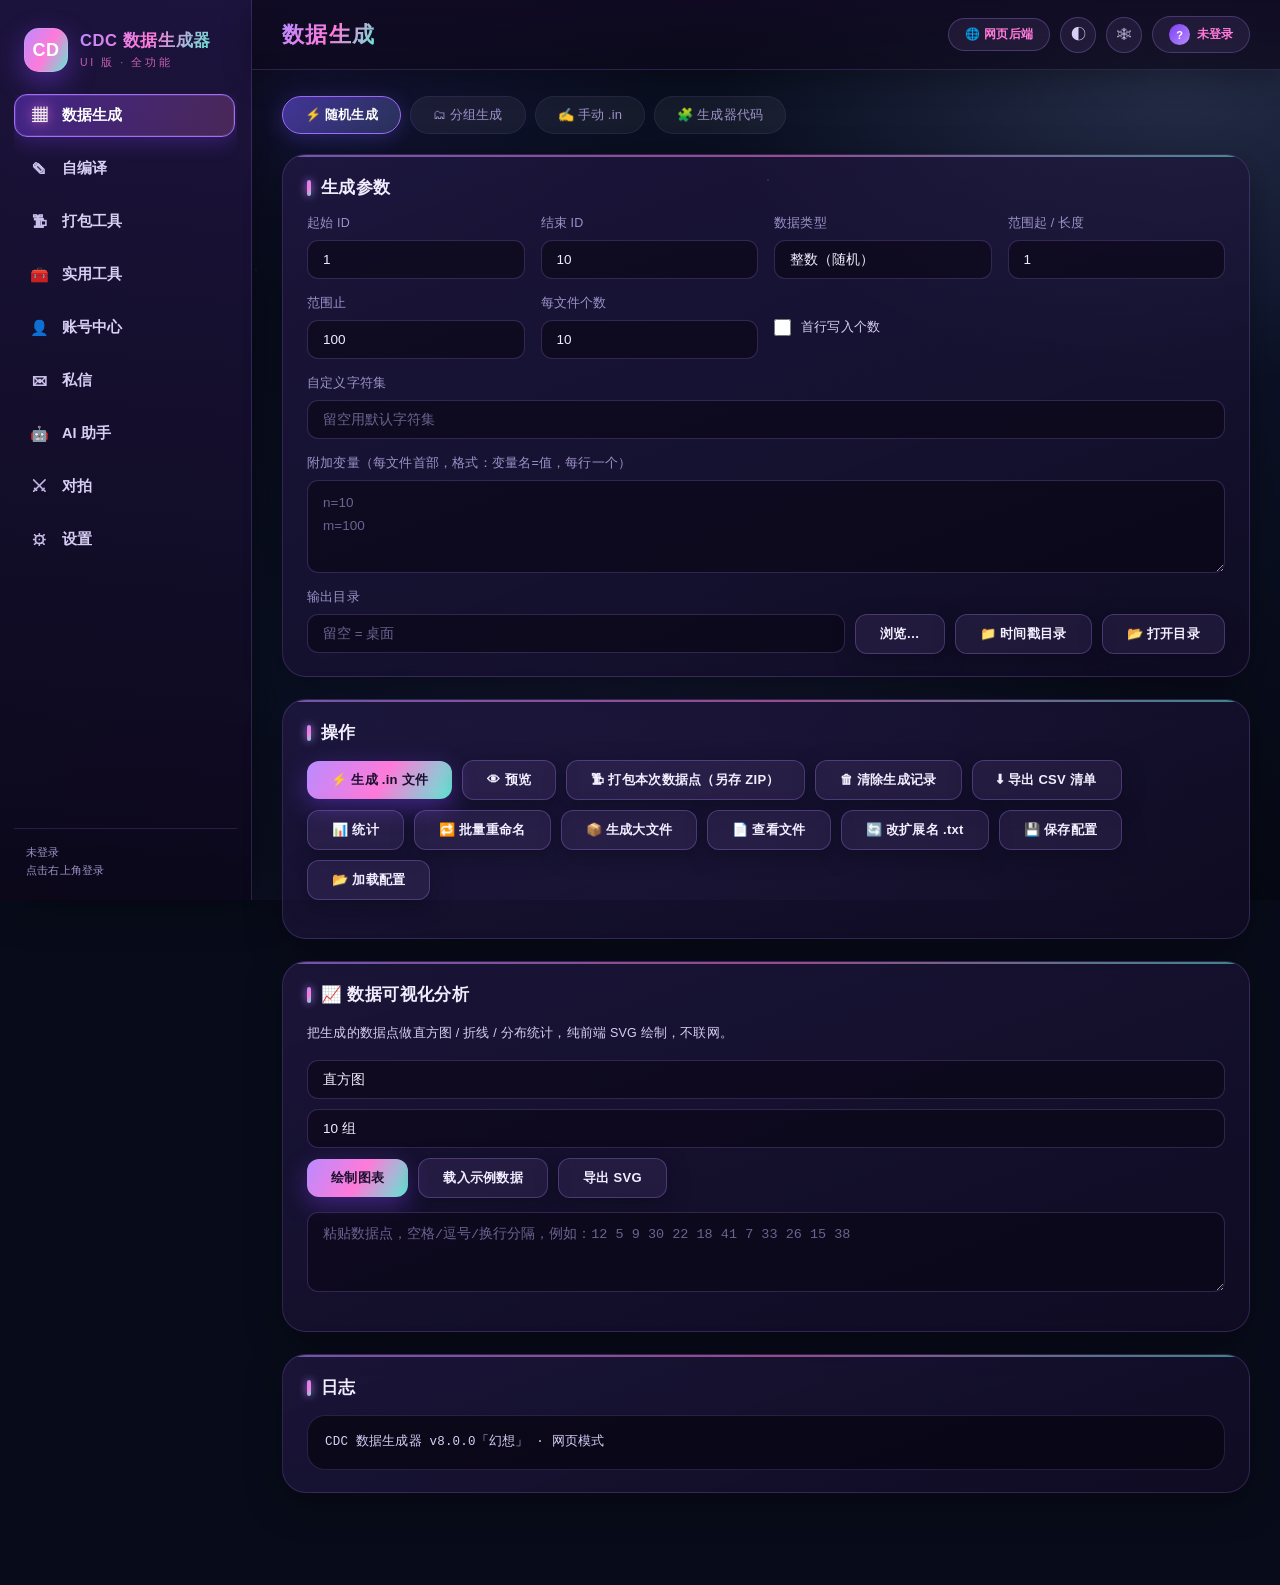
==== commit aec60cdc: "8.0.0 8.0.0" ====
--- a/index.html
+++ b/index.html
@@ -3,10 +3,10 @@
 <head>
   <meta charset="UTF-8" />
   <meta name="viewport" content="width=device-width, initial-scale=1.0" />
-  <title>CDC 数据生成器 v7.1.0</title>
+  <title>CDC 数据生成器 v8.0.0「幻想」</title>
   <style>
 /* =============================================================
-   CDC 数据生成器 v7.1.0 — 星云主题（重制版）
+   CDC 数据生成器 v8.0.0「幻想」— 星云主题（重制版）
    视觉参考：Code date creation 官网
    注意：app.js 依赖的 class 名全部保留，请勿重命名
    ============================================================= */
@@ -14,27 +14,28 @@
 * { margin: 0; padding: 0; box-sizing: border-box; }
 
 :root {
-  --bg:            #080c1a;
-  --bg2:           #0c1228;
-  --panel:         #0f1530;
-  --panel-2:       #141b3a;
-
-  --card:          rgba(19, 26, 52, 0.72);
-  --card-2:        rgba(26, 34, 66, 0.80);
-  --card-solid:    #131a36;
-
-  --text:          #eef1fa;
-  --text-dim:      #cdd5ea;
-  --muted:         #8d96b8;
-
-  --accent:        #8ab4ff;   /* 亮蓝 */
-  --accent2:       #7c5cff;   /* 紫 */
-  --accent3:       #5a45c9;   /* 深紫 */
-  --accent-mid:    #6d5bd0;
-  --accent-soft:   rgba(138, 180, 255, 0.14);
-
-  --line:          rgba(255, 255, 255, 0.08);
-  --line-strong:   rgba(138, 180, 255, 0.35);
+  --bg:            #0a0614;
+  --bg2:           #150a2e;
+  --panel:         #160f30;
+  --panel-2:       #1d1440;
+
+  --card:          rgba(28, 18, 58, 0.72);
+  --card-2:        rgba(38, 24, 76, 0.80);
+  --card-solid:    #1a1138;
+
+  --text:          #f2eeff;
+  --text-dim:      #d8cff5;
+  --muted:         #9d92c8;
+
+  --accent:        #b98bff;   /* 幻想紫 */
+  --accent2:       #ff7ad9;   /* 幻粉 */
+  --accent3:       #7b3ff2;   /* 深幻紫 */
+  --accent-mid:    #a06bff;
+  --accent-soft:   rgba(185, 139, 255, 0.14);
+  --cyan:          #5eead4;   /* 幻青 */
+
+  --line:          rgba(185, 139, 255, 0.10);
+  --line-strong:   rgba(185, 139, 255, 0.38);
 
   --ok:   #4ade80;
   --warn: #fbbf24;
@@ -53,7 +54,7 @@
 }
 
 /* ===== 8 套主题：星空底不变，只换强调色系 ===== */
-[data-theme="default"] { --accent:#8ab4ff; --accent2:#7c5cff; --accent3:#5a45c9; --accent-mid:#6d5bd0; --accent-soft:rgba(138,180,255,.14); }
+[data-theme="default"] { --accent:#b98bff; --accent2:#ff7ad9; --accent3:#7b3ff2; --accent-mid:#a06bff; --accent-soft:rgba(185,139,255,.14); }
 [data-theme="dark"]    { --accent:#9aa7c7; --accent2:#5c6b8f; --accent3:#3a455f; --accent-mid:#4a5162; --accent-soft:rgba(154,167,199,.13); }
 [data-theme="green"]   { --accent:#6ee7a8; --accent2:#2e9e5b; --accent3:#12503a; --accent-mid:#34b36e; --accent-soft:rgba(110,231,168,.14); }
 [data-theme="cream"]   { --accent:#f2cf8f; --accent2:#c9913f; --accent3:#6b4a1c; --accent-mid:#d9a84e; --accent-soft:rgba(242,207,143,.14); }
@@ -106,16 +107,6 @@
   position: sticky;
   top: 0;
   height: 100vh;
-  backdrop-filter: blur(20px);
-  -webkit-backdrop-filter: blur(20px);
-}
-
-@supports not (backdrop-filter: blur(1px)) {
-  .sidebar, .card, .topbar, .auth, .modal-box, .toast {
-    background: var(--panel) !important;
-    backdrop-filter: none !important;
-    -webkit-backdrop-filter: none !important;
-  }
 }
 
 .brand {
@@ -252,8 +243,6 @@
   padding: 20px 32px;
   border-bottom: 1px solid var(--line);
   background: rgba(8, 12, 26, .55);
-  backdrop-filter: blur(16px);
-  -webkit-backdrop-filter: blur(16px);
   position: sticky;
   top: 0;
   z-index: 20;
@@ -353,8 +342,6 @@
   margin-bottom: 22px;
   box-shadow: var(--shadow-card);
   transition: border-color .25s, transform .25s, box-shadow .25s;
-  backdrop-filter: blur(14px);
-  -webkit-backdrop-filter: blur(14px);
 }
 
 .card:hover {
@@ -752,6 +739,38 @@
   box-shadow: 0 2px 8px rgba(0, 0, 0, .45);
 }
 
+/* ===== 私信弹窗（v8.0.0：整页 → 右上角浮窗） ===== */
+.modal.msg-modal { place-items: start end; padding: 68px 22px 22px 22px; }
+.msg-modal-box {
+  width: min(880px, 94vw);
+  max-width: 880px;
+  height: min(600px, 82vh);
+  display: flex; flex-direction: column;
+  padding: 0; overflow: hidden;
+  animation: msgPop .22s cubic-bezier(.22, 1.1, .36, 1);
+}
+@keyframes msgPop {
+  from { opacity: 0; transform: translateY(-14px) scale(.97); }
+  to   { opacity: 1; transform: none; }
+}
+.msg-modal-box .modal-head { flex: 0 0 auto; }
+.msg-modal-box .msg-layout { flex: 1; min-height: 0; padding: 14px 16px 16px; gap: 16px; }
+.msg-modal-box .contact-list { max-height: none; flex: 1; min-height: 0; }
+.msg-modal-box .chat-log { flex: 1; min-height: 0; }
+.msg-search-row { display: flex; gap: 8px; margin-bottom: 10px; }
+.msg-search-row input { flex: 1; min-width: 0; }
+.msg-peer-title {
+  flex: 0 0 auto; font-size: 13px; font-weight: 600; color: var(--text);
+  padding-bottom: 9px; margin-bottom: 9px; border-bottom: 1px solid var(--line);
+}
+.msg-input-row { flex: 0 0 auto; display: flex; gap: 8px; margin-top: 10px; }
+.msg-input-row input { flex: 1; min-width: 0; }
+@media (max-width: 720px) {
+  .modal.msg-modal { place-items: center; padding: 16px; }
+  .msg-modal-box { height: 88vh; }
+  .msg-modal-box .msg-layout { grid-template-columns: 1fr; }
+}
+
 /* ===== 双列 ===== */
 .grid-2 {
   display: grid;
@@ -924,8 +943,6 @@
   display: none;
   place-items: center;
   background: rgba(3, 5, 13, .82);
-  backdrop-filter: blur(12px);
-  -webkit-backdrop-filter: blur(12px);
 }
 
 .overlay.show { display: grid; animation: fadeIn .28s ease; }
@@ -1006,8 +1023,6 @@
   display: none;
   place-items: center;
   background: rgba(3, 5, 13, .78);
-  backdrop-filter: blur(8px);
-  -webkit-backdrop-filter: blur(8px);
 }
 
 .modal.show { display: grid; animation: fadeIn .24s ease; }
@@ -1084,8 +1099,6 @@
   opacity: 0;
   pointer-events: none;
   transition: opacity .26s, transform .26s;
-  backdrop-filter: blur(14px);
-  -webkit-backdrop-filter: blur(14px);
 }
 
 .toast.show { opacity: 1; transform: translate(-50%, 0); }
@@ -1097,8 +1110,6 @@
 body.frosted .card,
 body.frosted .sidebar,
 body.frosted .topbar {
-  backdrop-filter: blur(30px) saturate(160%);
-  -webkit-backdrop-filter: blur(30px) saturate(160%);
 }
 
 /* ===== 滚动条 ===== */
@@ -1161,8 +1172,6 @@
   position: fixed; inset: 0; z-index: 460;
   display: none; place-items: center;
   background: rgba(3, 5, 13, .82);
-  backdrop-filter: blur(10px);
-  -webkit-backdrop-filter: blur(10px);
 }
 .upd.show { display: grid; animation: fadeIn .24s ease; }
 .upd-box {
@@ -1213,11 +1222,88 @@
 .upd-actions { display: flex; gap: 10px; justify-content: flex-end; flex-wrap: wrap; }
 .upd-actions .btn { min-width: 96px; }
 
+/* =============================================================
+   主题制作器（用户自制主题）— v8.0.0
+   ============================================================= */
+body { font-size: var(--ui-fs, 14px); }
+body.nostar #starfield { display: none; }
+body.nostar::before { display: none; }
+
+.tm-top { display: flex; gap: 10px; flex-wrap: wrap; align-items: center; margin-top: 12px; }
+.tm-top .btn { min-width: 88px; }
+
+.tm-bar {
+  display: flex; gap: 8px; align-items: center; flex-wrap: wrap;
+  margin-top: 12px; padding: 12px 14px; border-radius: var(--r-md);
+  background: rgba(255, 255, 255, .04); border: 1px solid var(--line);
+}
+.tm-bar .tm-lbl { font-size: 11px; color: var(--muted); letter-spacing: .5px; }
+.tm-swatch {
+  width: 22px; height: 22px; border-radius: 6px; flex: 0 0 22px;
+  box-shadow: inset 0 0 0 1px rgba(255, 255, 255, .18);
+}
+
+.tm-grid {
+  display: grid;
+  grid-template-columns: repeat(auto-fill, minmax(168px, 1fr));
+  gap: 10px 14px; margin-top: 12px;
+}
+.tm-field { display: flex; flex-direction: column; gap: 5px; }
+.tm-field > label {
+  font-size: 11px; color: var(--muted);
+  display: flex; align-items: center; justify-content: space-between; gap: 6px;
+}
+.tm-field > label b { color: var(--accent); font-weight: 600; font-variant-numeric: tabular-nums; }
+.tm-field input[type="color"] {
+  width: 100%; height: 30px; padding: 2px; cursor: pointer;
+  border-radius: 9px; border: 1px solid var(--line);
+  background: rgba(255, 255, 255, .04);
+}
+.tm-field input[type="range"] {
+  width: 100%; accent-color: var(--accent); cursor: pointer; height: 22px;
+}
+.tm-hint { font-size: 11px; color: var(--muted); line-height: 1.7; margin-top: 10px; }
+
+.tm-saved { margin-top: 14px; }
+.tm-saved-list { display: flex; flex-direction: column; gap: 8px; margin-top: 8px; }
+.tm-item {
+  display: flex; align-items: center; gap: 10px; padding: 9px 12px;
+  border-radius: var(--r-sm); border: 1px solid var(--line);
+  background: rgba(255, 255, 255, .04);
+}
+.tm-item.active { border-color: var(--accent-mid); background: var(--accent-soft); }
+.tm-item .tm-dots { display: flex; gap: 4px; flex: 0 0 auto; }
+.tm-item .tm-name { flex: 1; min-width: 0; font-size: 13px; color: var(--text-dim);
+  overflow: hidden; text-overflow: ellipsis; white-space: nowrap; }
+.tm-item .btn { min-width: 0; padding: 5px 10px; font-size: 11px; }
+.tm-item .btn.danger:hover { border-color: var(--err); color: var(--err); }
+.tm-empty { font-size: 12px; color: var(--muted); padding: 12px; text-align: center;
+  border: 1px dashed var(--line); border-radius: var(--r-sm); }
+
+.tm-name-row { display: flex; gap: 8px; align-items: center; flex-wrap: wrap; }
+.tm-name-row input[type="text"] {
+  flex: 1; min-width: 160px; padding: 9px 12px; font-size: 13px;
+  border-radius: var(--r-sm); border: 1px solid var(--line);
+  background: rgba(255, 255, 255, .05); color: var(--text); outline: none;
+}
+.tm-name-row input[type="text"]:focus { border-color: var(--accent-mid); }
+
+/* 用户自制主题 chip：右上角小标记 */
+.theme-chip.mine { position: relative; }
+.theme-chip .mine-tag {
+  position: absolute; top: 4px; right: 6px;
+  font-size: 9px; color: var(--accent); opacity: .85; letter-spacing: .5px;
+}
+
 </style>
 
 <style id="fallback-stars">
 #starfield { display: none !important; }
-body {
+body { background: #080c1a !important; }
+/* 星空：固定伪元素层（position:fixed）。视觉与原 fixed 背景一致，
+   但滚动时不再重绘整页背景 —— Intel 核显上这是「太卡」的根因，故改为分层。 */
+body::before {
+  content: ""; position: fixed; inset: 0; z-index: -1; pointer-events: none;
   background:
     radial-gradient(1.5px 1.5px at 20% 30%, rgba(255,255,255,.9), transparent 50%),
     radial-gradient(1px 1px at 40% 70%, rgba(168,192,255,.7), transparent 50%),
@@ -1230,10 +1316,267 @@
     radial-gradient(900px 620px at 12% -8%,  rgba(63, 43, 150, 0.32), transparent 62%),
     radial-gradient(760px 520px at 92% 8%,   rgba(168, 192, 255, 0.16), transparent 60%),
     radial-gradient(900px 700px at 55% 112%, rgba(109, 91, 176, 0.20), transparent 62%),
-    linear-gradient(160deg, #080c1a 0%, #0c1228 55%, #060913 100%) !important;
-  background-attachment: fixed !important;
-  background-size: 100% 100% !important;
-}
+    linear-gradient(160deg, #080c1a 0%, #0c1228 55%, #060913 100%);
+}
+
+/* =================================================================
+   v8.0.0「幻想」视觉重做 · 覆盖层
+   只改外观（布局/配色/质感/动效），不改任何 JS 与功能结构。
+   性能：零 backdrop-filter；动效仅 GPU 合成层；reduced-motion 降级。
+   ================================================================= */
+:root{
+  --fx-grad: linear-gradient(120deg, #b98bff 0%, #ff7ad9 52%, #5eead4 100%);
+  --fx-glow: 0 14px 44px rgba(123, 63, 242, .34);
+  --fx-soft: rgba(185, 139, 255, .09);
+}
+body{
+  background: #080c1a;
+  -webkit-font-smoothing: antialiased;
+  letter-spacing: .2px;
+}
+
+/* ---- 侧边栏：玻璃拟态深紫 + 霓虹描边 ---- */
+.sidebar{
+  width: 252px; flex: 0 0 252px;
+  padding: 22px 14px 18px;
+  background: linear-gradient(185deg, rgba(30, 20, 62, .92), rgba(12, 8, 26, .95)) !important;
+  border-right: 1px solid rgba(185, 139, 255, .20);
+  box-shadow: 14px 0 44px rgba(0, 0, 0, .42);
+}
+.brand{ padding: 6px 10px 22px; gap: 12px; }
+.brand-logo{
+  width: 44px; height: 44px; flex: 0 0 44px; border-radius: 15px;
+  background: var(--fx-grad);
+  box-shadow: 0 10px 28px rgba(123, 63, 242, .48), 0 0 0 1px rgba(255, 255, 255, .10) inset;
+  font-size: 18px;
+}
+.brand-title{
+  font-size: 16.5px; font-weight: 800; letter-spacing: .6px;
+  background: var(--fx-grad);
+  -webkit-background-clip: text; background-clip: text; -webkit-text-fill-color: transparent;
+}
+.brand-sub{ color: var(--accent2); opacity: .75; letter-spacing: 2.6px; font-size: 10.5px; }
+
+/* 导航项：左侧霓虹条 + 渐变高亮 */
+.nav-item{
+  position: relative; border-radius: 13px; padding: 11px 13px; margin-bottom: 3px;
+  font-size: 14.5px; font-weight: 600; color: var(--text-dim);
+  transition: background .16s ease, color .16s ease, transform .12s ease;
+}
+.nav-item .ico{ font-size: 15px; filter: saturate(1.15); }
+.nav-item:hover{
+  background: rgba(185, 139, 255, .13) !important;
+  color: var(--text); transform: translateX(3px);
+}
+.nav-item.active{
+  background: linear-gradient(100deg, rgba(123, 63, 242, .42), rgba(255, 122, 217, .20)) !important;
+  color: #fff;
+  box-shadow: 0 6px 20px rgba(123, 63, 242, .28), inset 0 0 0 1px rgba(255, 255, 255, .09);
+}
+.nav-item.active .ico{ filter: drop-shadow(0 0 7px rgba(255, 122, 217, .8)); }
+.nav-item.active::before{
+  content: ""; position: absolute; left: -14px; top: 50%; transform: translateY(-50%);
+  width: 4px; height: 22px; border-radius: 0 4px 4px 0;
+  background: var(--fx-grad); box-shadow: 0 0 12px rgba(255, 122, 217, .85);
+}
+.sidebar-footer{
+  border-top: 1px solid rgba(185, 139, 255, .16);
+  padding-top: 14px; color: var(--muted); font-size: 11px; line-height: 1.7;
+}
+
+/* ---- 顶栏：渐变文字 + 悬浮玻璃 ---- */
+.topbar{
+  padding: 16px 30px;
+  background: linear-gradient(180deg, rgba(16, 10, 34, .88), rgba(12, 8, 26, .70)) !important;
+  border-bottom: 1px solid rgba(185, 139, 255, .18);
+  box-shadow: 0 8px 30px rgba(0, 0, 0, .30);
+}
+.topbar-title{
+  font-size: 22px; font-weight: 800; letter-spacing: 1.4px;
+  background: var(--fx-grad);
+  -webkit-background-clip: text; background-clip: text; -webkit-text-fill-color: transparent;
+}
+.chip{
+  background: var(--fx-soft) !important;
+  border: 1px solid rgba(185, 139, 255, .28);
+  color: var(--accent2); font-weight: 700;
+}
+.icon-btn{
+  background: var(--fx-soft) !important;
+  border: 1px solid rgba(185, 139, 255, .26); color: var(--text-dim);
+  transition: transform .14s ease, border-color .14s ease;
+}
+.icon-btn:hover{ border-color: var(--accent2); transform: translateY(-2px); }
+.user-chip{ border-color: rgba(185, 139, 255, .26) !important; }
+.user-chip:hover{ border-color: var(--accent2) !important; }
+
+/* ---- 内容区 ---- */
+.content{ padding: 26px 30px 70px !important; }
+.page.active{ animation: fxRise .34s cubic-bezier(.22, .9, .3, 1) both; }
+@keyframes fxRise{ from{ opacity: 0; transform: translateY(10px); } to{ opacity: 1; transform: none; } }
+
+/* ---- 卡片：立体玻璃 + 渐变顶光 + 悬浮 ---- */
+.card{
+  background: linear-gradient(160deg, rgba(38, 26, 74, .62), rgba(18, 12, 38, .70)) !important;
+  border: 1px solid rgba(185, 139, 255, .18);
+  border-radius: var(--r-lg);
+  padding: 22px 24px;
+  box-shadow: 0 12px 36px rgba(0, 0, 0, .34);
+  position: relative; overflow: hidden;
+  transition: border-color .18s ease, transform .16s ease, box-shadow .18s ease;
+}
+.card::before{
+  content: ""; position: absolute; left: 0; right: 0; top: 0; height: 2px;
+  background: var(--fx-grad); opacity: .55; transition: opacity .18s ease;
+}
+.card:hover{
+  border-color: rgba(185, 139, 255, .40);
+  transform: translateY(-3px);
+  box-shadow: 0 20px 52px rgba(0, 0, 0, .46), var(--fx-glow);
+}
+.card:hover::before{ opacity: 1; }
+.card h3{ font-size: 16.5px; font-weight: 700; letter-spacing: .4px; }
+.card h3::before{ background: var(--fx-grad) !important; }
+.desc{ color: var(--text-dim); }
+
+/* ---- 按钮：渐变主键 + 描边次键 ---- */
+.btn{
+  border-radius: 12px; font-weight: 700; letter-spacing: .3px;
+  background: var(--fx-soft) !important;
+  border: 1px solid rgba(185, 139, 255, .28);
+  transition: transform .12s ease, border-color .15s ease, filter .15s ease;
+}
+.btn:hover{ border-color: var(--accent2); transform: translateY(-2px); }
+.btn:active{ transform: translateY(0) scale(.97); }
+.btn.primary{
+  background: var(--fx-grad) !important;
+  border-color: transparent; color: #1a0f2e !important; font-weight: 800;
+  box-shadow: 0 8px 24px rgba(123, 63, 242, .40);
+}
+.btn.primary:hover{ filter: brightness(1.08); transform: translateY(-2px); }
+
+/* ---- 表单 ---- */
+input[type="text"], input[type="number"], input[type="password"], select, textarea{
+  background: rgba(10, 7, 22, .62) !important;
+  border: 1px solid rgba(185, 139, 255, .22);
+  border-radius: 11px; color: var(--text);
+  transition: border-color .15s ease, box-shadow .15s ease;
+}
+input:focus, select:focus, textarea:focus{
+  border-color: var(--accent2) !important;
+  box-shadow: 0 0 0 3px rgba(185, 139, 255, .16);
+}
+input::placeholder, textarea::placeholder{ color: #6b6390; }
+input[type="checkbox"]{ accent-color: var(--accent2); }
+
+/* ---- 日志 / 键值 ---- */
+pre.log{
+  background: rgba(8, 5, 18, .70) !important;
+  border: 1px solid rgba(185, 139, 255, .18);
+  border-radius: var(--r-md); color: var(--text-dim);
+}
+.kv{ border-color: rgba(185, 139, 255, .14) !important; }
+.kv b{ color: var(--accent2) !important; }
+
+/* ---- 滚动条 ---- */
+.content::-webkit-scrollbar{ width: 10px; }
+.content::-webkit-scrollbar-track{ background: rgba(185, 139, 255, .05); border-radius: 8px; }
+.content::-webkit-scrollbar-thumb{
+  background: linear-gradient(180deg, var(--accent2), var(--accent));
+  border-radius: 8px;
+}
+
+/* ---- 遮罩 / 弹窗 ---- */
+.overlay{ background: rgba(8, 5, 18, .84) !important; }
+.modal-box{
+  background: linear-gradient(160deg, rgba(34, 22, 68, .98), rgba(14, 10, 30, .99)) !important;
+  border: 1px solid rgba(185, 139, 255, .34) !important;
+  box-shadow: 0 28px 80px rgba(0, 0, 0, .66), var(--fx-glow) !important;
+}
+
+/* ---- 工具网格 ---- */
+.tool-grid .tool-btn{
+  background: rgba(14, 9, 30, .55) !important;
+  border: 1px solid rgba(185, 139, 255, .18);
+  transition: border-color .16s ease, transform .14s ease;
+}
+.tool-grid .tool-btn:hover{ border-color: var(--accent2); transform: translateY(-3px); }
+
+/* ---- 无障碍降级 ---- */
+@media (prefers-reduced-motion: reduce){
+  .page.active, .card, .btn, .nav-item{ animation: none !important; transition: none !important; }
+}
+
+/* ---- Markdown / LaTeX 幻想主题适配（覆盖 md/cdc_md_style.css 的老配色） ---- */
+.bubble.md code{
+  background: rgba(123, 63, 242, .16) !important;
+  border: 1px solid rgba(185, 139, 255, .26);
+  color: #ffd7f4 !important;
+}
+.bubble.md pre{
+  background: rgba(8, 5, 18, .78) !important;
+  border: 1px solid rgba(185, 139, 255, .22);
+  border-radius: var(--r-md);
+}
+.bubble.md blockquote{
+  border-left: 3px solid var(--accent2) !important;
+  background: rgba(255, 122, 217, .08);
+  color: var(--text-dim);
+}
+.bubble.md table th{
+  background: rgba(123, 63, 242, .20) !important;
+  color: #fff !important;
+}
+.bubble.md table{ border-color: rgba(185, 139, 255, .24) !important; }
+.bubble.md td, .bubble.md th{ border-color: rgba(185, 139, 255, .18) !important; }
+.bubble.md a{ color: var(--accent2) !important; }
+.bubble.md hr{ border-color: rgba(185, 139, 255, .24) !important; }
+/* 公式块：紫调画布 */
+.katex{ color: #f0e9ff; }
+.katex-display{
+  background: rgba(123, 63, 242, .10);
+  border: 1px solid rgba(185, 139, 255, .22);
+  border-radius: var(--r-md);
+  padding: 14px 10px;
+  overflow-x: auto; overflow-y: hidden;
+}
+.katex-display > .katex{ color: #ffd7f4; }
+
+/* ---- AI 气泡：幻想质感 ---- */
+.bubble{
+  border: 1px solid rgba(185, 139, 255, .18);
+  border-radius: var(--r-lg);
+}
+.bubble.bot{
+  background: linear-gradient(160deg, rgba(38, 26, 74, .70), rgba(18, 12, 38, .78)) !important;
+}
+.bubble.me{
+  background: linear-gradient(150deg, rgba(123, 63, 242, .40), rgba(255, 122, 217, .22)) !important;
+  border-color: rgba(255, 122, 217, .30);
+  color: #fff;
+}
+.chat-log{
+  background: rgba(8, 5, 18, .55) !important;
+  border: 1px solid rgba(185, 139, 255, .16);
+  border-radius: var(--r-lg);
+}
+
+/* ---- 新增卡片细节：图表 / 正则 / 凭据 ---- */
+#fxVizOut svg{ box-shadow: 0 10px 30px rgba(0, 0, 0, .34); }
+#fxVizOut .chip, #fxReOut .chip{
+  background: rgba(123, 63, 242, .18) !important;
+  border: 1px solid rgba(185, 139, 255, .30);
+  color: var(--accent2); font-family: var(--mono, monospace);
+}
+#fxHistBox{ font-size: 12.5px; }
+#fxPwOut{
+  background: rgba(8, 5, 18, .60);
+  border: 1px solid rgba(185, 139, 255, .18);
+  border-radius: var(--r-md);
+  padding: 8px 4px;
+}
+#fxReText, #fxRePat, #fxReRep, #fxVizData{ font-family: var(--mono, monospace) !important; }
+mark{ transition: background .15s ease; }
 </style>
 <!-- ==== CDC-MD-VENDOR-START （由 md/build_md_assets.py 自动生成，勿手改） ==== -->
 <style id="cdc-md-vendor-css">
@@ -1546,6 +1889,7 @@
         <button class="nav-item" data-page="account"><span class="ico">👤</span><span>账号中心</span></button>
         <button class="nav-item" data-page="msg"><span class="ico">✉</span><span>私信</span><span class="badge" id="navUnread" style="display:none">0</span></button>
         <button class="nav-item" data-page="ai"><span class="ico">🤖</span><span>AI 助手</span></button>
+        <button class="nav-item" data-page="diff"><span class="ico">⚔</span><span>对拍</span></button>
         <button class="nav-item" data-page="settings"><span class="ico">⚙</span><span>设置</span></button>
       </nav>
 
@@ -1610,6 +1954,7 @@
                     <input id="genOutDir" type="text" placeholder="留空 = 桌面" readonly />
                     <button class="btn" id="genBrowse">浏览…</button>
                     <button class="btn" id="genTsDir">📁 时间戳目录</button>
+                    <button class="btn" id="genOpenDir">📂 打开目录</button>
                   </div>
                 </label>
               </div>
@@ -1633,6 +1978,24 @@
               </div>
               <div class="gen-files" id="genFiles"></div>
               <div class="preview-box" id="genPreview" style="display:none"></div>
+            </div>
+
+            <div class="card" id="fxVizCard">
+              <h3>📈 数据可视化分析</h3>
+              <div class="desc">把生成的数据点做直方图 / 折线 / 分布统计，纯前端 SVG 绘制，不联网。</div>
+              <div class="tool-row">
+                <select id="fxVizType">
+                  <option value="hist">直方图</option>
+                  <option value="line">折线图</option>
+                  <option value="box">箱线统计</option>
+                </select>
+                <select id="fxVizBins"><option value="10">10 组</option><option value="20">20 组</option><option value="30">30 组</option></select>
+                <button class="btn primary" id="fxVizDraw">绘制图表</button>
+                <button class="btn" id="fxVizDemo">载入示例数据</button>
+                <button class="btn" id="fxVizSave">导出 SVG</button>
+              </div>
+              <textarea id="fxVizData" placeholder="粘贴数据点，空格/逗号/换行分隔，例如：12 5 9 30 22 18 41 7 33 26 15 38" style="width:100%;min-height:80px;margin-top:14px;font-family:var(--mono,monospace);"></textarea>
+              <div id="fxVizOut" style="margin-top:14px"></div>
             </div>
 
             <div class="card">
@@ -1740,6 +2103,13 @@
               <label>批量：起始编号<input id="cmpStart" type="number" value="1" /></label>
               <label>批量：结束编号<input id="cmpEnd" type="number" value="10" /></label>
             </div>
+            <label>数据存放目录（.in / .out 落在这里，留空=与 .cpp 同目录）
+              <div class="row">
+                <input id="cmpDataDir" type="text" placeholder="点「📁 时间戳目录」或「浏览」" readonly />
+                <button class="btn" id="cmpDataDirBrowse">浏览…</button>
+                <button class="btn" id="cmpDataDirTs">📁 时间戳目录</button>
+              </div>
+            </label>
             <div class="tool-row">
               <button class="btn primary" id="cmpBatch">⚡ 批量编译运行（start–end）</button>
               <button class="btn primary" id="cmpSingle">▶ 单文件编译运行</button>
@@ -1749,7 +2119,7 @@
             <h3>内置生成函数库 <span class="tag" id="libName">CDCSCQ</span></h3>
             <div class="desc">
               写生成器时直接 <code>#include &lt;cdcscq.hpp&gt;</code> 即可（编译时自动挂载 <code>-I</code> 路径，无需手配）。
-              涵盖随机数列 / 向量 / 字符串 / 随机树 / 随机图 / 多边形等，对标洛谷 CYaRon。
+              涵盖随机数列 / 向量 / 字符串 / 随机树 / 随机图 / 多边形等，对标 CYaRon。
             </div>
             <div id="libStatus" class="muted" style="margin:6px 0 10px">检测中…</div>
             <div id="libGroups"></div>
@@ -1768,14 +2138,19 @@
         <div class="page" data-page="zip">
           <div class="card">
             <h3>打包 ZIP</h3>
-            <div class="desc">把生成的测试数据（或任意目录）打包为 zip 压缩包。</div>
+            <div class="desc">默认<b>只打包本次生成记录里的数据点文件</b>（不会把整个目录连历史垃圾一起塞进去）。勾选「整目录打包」才会打包目录下所有文件。</div>
             <label>ZIP 文件名<input id="zipName" type="text" placeholder="archive（自动补 .zip）" /></label>
             <label>源目录
               <div class="row">
-                <input id="zipSrc" type="text" placeholder="留空 = 上次生成目录" readonly />
+                <input id="zipSrc" type="text" placeholder="留空 = 当前输出目录" readonly />
                 <button class="btn" id="zipBrowse">浏览…</button>
               </div>
             </label>
+            <label class="chk"><input type="checkbox" id="zipAllDir" />整目录打包（打包目录下所有文件，忽略生成记录）</label>
+            <div class="row" style="margin-top:8px">
+              <button class="btn" id="zipUseOut">↩ 用生成页输出目录</button>
+              <button class="btn" id="zipOpenSrc">📂 打开源目录</button>
+            </div>
             <div class="actions">
               <button class="btn primary" id="zipRun">🗜 立即打包</button>
             </div>
@@ -1812,6 +2187,110 @@
             <div class="desc" id="toolsDesc">系统工具在 Qt 桌面版可直接启动；网页版提供等效的在线/计算工具。</div>
             <div class="tool-grid" id="toolGrid"></div>
           </div>
+
+          <!-- ========== 新增：C++ 在线运行器 ========== -->
+          <div class="card">
+            <h3>💻 C++ 在线运行器</h3>
+            <div class="desc">本机 mingw64 实时编译并执行，超时（10s）自动终止。代码仅在本机运行，绝不上传云端。</div>
+            <div class="tool-row">
+              <button class="btn primary" id="fxCppOpen">🚀 打开编写框</button>
+            </div>
+          </div>
+
+          <!-- ========== 新增：幻想增强 · 二十重境界 ========== -->
+          <div class="card">
+            <h3>🌌 幻想增强 · 二十重境界</h3>
+            <div class="desc">一组生而为数据而生的内置幻术，纵贯哈希 / 序列 / 统计 / 数论 / 图论 / 编码。在下方投入整数序列，点任意境界即可演算。</div>
+            <div style="background:rgba(10,7,22,.5);border:1px solid var(--line);border-radius:14px;padding:14px;margin-bottom:14px;">
+              <textarea id="fxInput" placeholder="5 3 1 4 1 5 9 2 6 5 3 5 8 9 7" style="width:100%;min-height:74px;resize:vertical;font-family:monospace;"></textarea>
+              <div class="tool-row">
+                <button class="btn" id="fxSample">载入示例</button>
+                <button class="btn" id="fxClear">清空</button>
+              </div>
+            </div>
+            <div id="fxState" style="font-size:13px;color:var(--text-dim);margin:4px 0 12px;"></div>
+            <div class="tool-row">
+              <input id="fxFilter" placeholder="筛选能力（名称 / 类别 / 关键字）" style="flex:1;min-width:200px;" />
+              <button class="btn" id="fxHistToggle">🕘 历史记录</button>
+              <button class="btn" id="fxHistClear">🗑 清空历史</button>
+            </div>
+            <div id="fxHistBox" style="display:none;margin-bottom:14px;background:rgba(8,5,18,.55);border:1px solid var(--line);border-radius:14px;padding:12px 14px;max-height:220px;overflow:auto;"></div>
+            <div id="fxGrid" style="display:grid;grid-template-columns:repeat(auto-fill,minmax(210px,1fr));gap:12px;"></div>
+            <div id="fxResult" style="display:none;margin-top:14px;background:rgba(10,7,22,.6);border:1px solid var(--line-strong);border-radius:14px;padding:14px 16px;">
+              <div id="fxResultName" style="font-weight:700;color:var(--accent2);margin-bottom:8px;"></div>
+              <pre id="fxResultBody" style="font-family:monospace;font-size:13px;white-space:pre-wrap;word-break:break-all;"></pre>
+            </div>
+          </div>
+          <!-- ========== 新增：正则测试工场 ========== -->
+          <div class="card">
+            <h3>🎯 正则测试工场</h3>
+            <div class="desc">实时匹配 / 提取 / 替换，支持所有标志位，纯前端运行。</div>
+            <div class="form-grid cols-2">
+              <label>正则表达式<input id="fxRePat" placeholder="(\w+)@(\w+)\.com" /></label>
+              <label>标志位
+                <div class="tool-row" style="margin-top:6px">
+                  <label style="display:flex;align-items:center;gap:6px;font-size:13px"><input type="checkbox" id="fxReG" /> g 全局</label>
+                  <label style="display:flex;align-items:center;gap:6px;font-size:13px"><input type="checkbox" id="fxReI" /> i 忽略大小写</label>
+                  <label style="display:flex;align-items:center;gap:6px;font-size:13px"><input type="checkbox" id="fxReM" /> m 多行</label>
+                  <label style="display:flex;align-items:center;gap:6px;font-size:13px"><input type="checkbox" id="fxReS" /> s 跨行</label>
+                </div>
+              </label>
+            </div>
+            <label style="display:block;margin-top:12px">测试文本<textarea id="fxReText" placeholder="在这里粘贴要测试的文本…">联系 mjhcsp@example.com 或 backup@test.org</textarea></label>
+            <label style="display:block;margin-top:12px">替换为（可选）<input id="fxReRep" placeholder="&lt;$1&gt;" /></label>
+            <div class="tool-row">
+              <button class="btn primary" id="fxReTest">▶ 测试匹配</button>
+              <button class="btn" id="fxReExplain">📖 解析正则</button>
+            </div>
+            <div id="fxReOut" style="margin-top:14px"></div>
+          </div>
+
+          <!-- ========== 新增：安全凭据生成器 ========== -->
+          <div class="card">
+            <h3>🔐 安全凭据生成器</h3>
+            <div class="desc">本机用浏览器加密级随机源生成密码 / 随机串 / UUID，不联网、不上传。</div>
+            <div class="form-grid cols-3">
+              <label>类型
+                <select id="fxPwType">
+                  <option value="strong">强密码</option>
+                  <option value="alnum">字母数字</option>
+                  <option value="hex">十六进制</option>
+                  <option value="uuid">UUID v4</option>
+                  <option value="base58">Base58</option>
+                </select>
+              </label>
+              <label>长度<input id="fxPwLen" type="number" value="24" min="1" max="4096" /></label>
+              <label>数量<input id="fxPwCount" type="number" value="10" min="1" max="200" /></label>
+            </div>
+            <div class="tool-row">
+              <label style="display:flex;align-items:center;gap:6px;font-size:13px"><input type="checkbox" id="fxPwSym" checked /> 含特殊符号</label>
+              <label style="display:flex;align-items:center;gap:6px;font-size:13px"><input type="checkbox" id="fxPwNoAmb" checked /> 排除易混字符 (0O1lI)</label>
+              <button class="btn primary" id="fxPwGen">⚡ 生成</button>
+              <button class="btn" id="fxPwCopy">📋 复制全部</button>
+            </div>
+            <div id="fxPwOut" style="margin-top:14px;font-family:var(--mono,monospace);font-size:12.5px;max-height:260px;overflow:auto;"></div>
+          </div>
+
+          <!-- ========== 新增：进制 / 时间戳转换器 ========== -->
+          <div class="card">
+            <h3>🔢 进制与时间戳转换器</h3>
+            <div class="desc">2–36 进制互转 + Unix 时间戳双向换算，本机计算。</div>
+            <div class="form-grid cols-2">
+              <label>输入值<input id="fxCvVal" placeholder="例如 255 或 0xFF 或 2026-10-18" /></label>
+              <label>源进制
+                <select id="fxCvFrom">
+                  <option value="10">10 进制</option><option value="16">16 进制</option><option value="8">8 进制</option>
+                  <option value="2">2 进制</option><option value="32">32 进制</option><option value="36">36 进制</option>
+                  <option value="auto">自动识别</option>
+                </select>
+              </label>
+            </div>
+            <div class="tool-row">
+              <button class="btn primary" id="fxCvGo">⇄ 转换</button>
+              <button class="btn" id="fxCvNow">🕒 当前时间戳</button>
+            </div>
+            <div id="fxCvOut" style="margin-top:14px"></div>
+          </div>
         </div>
 
         <!-- ========== 账号中心 ========== -->
@@ -1860,27 +2339,7 @@
           </div>
         </div>
 
-        <!-- ========== 私信 ========== -->
-        <div class="page" data-page="msg">
-          <div class="msg-layout">
-            <div class="card msg-contacts">
-              <h3>联系人</h3>
-              <div class="row" style="margin-bottom:10px">
-                <input id="msgSearch" type="text" placeholder="输入字符即时搜索用户…" autocomplete="off" />
-                <button class="btn" id="msgAddPeer">打开</button>
-              </div>
-              <div class="contact-list" id="contactList"></div>
-            </div>
-            <div class="card msg-chat">
-              <h3 id="msgPeerTitle">选择联系人开始聊天</h3>
-              <div class="chat-log" id="msgLog"><div class="muted center">只有对方给你发过消息，才会出现在左侧通讯录（红色角标 = 未读）</div></div>
-              <div class="row">
-                <input id="msgText" type="text" placeholder="输入消息，回车发送" />
-                <button class="btn primary" id="msgSend">发送</button>
-              </div>
-            </div>
-          </div>
-        </div>
+        <!-- ========== 私信（已改为右上角弹窗，见文件末尾 #msgModal） ========== -->
 
         <!-- ========== AI 助手 ========== -->
         <div class="page" data-page="ai">
@@ -1907,12 +2366,41 @@
           <div class="card">
             <h3>主题</h3>
             <div class="theme-grid" id="themeGrid"></div>
-            <div class="tool-row" style="margin-top:10px;align-items:center;gap:10px;flex-wrap:wrap">
-              <span style="font-size:12px;color:var(--muted)">自定义配色：</span>
-              <label style="font-size:12px">主色 <input id="custAccent" type="color" value="#8ab4ff" /></label>
-              <label style="font-size:12px">辅色 <input id="custAccent2" type="color" value="#7c5cff" /></label>
-              <button class="btn" id="custThemeApply">应用自定义</button>
-              <button class="btn" id="custThemeReset">恢复预设</button>
+
+            <div class="tm-top">
+              <button class="btn primary" id="tmNew">🎨 新建主题</button>
+              <button class="btn" id="tmSaveAs">💾 另存为</button>
+              <button class="btn" id="tmRename">✏️ 重命名</button>
+              <button class="btn" id="tmApplyDraft">⚡ 实时应用草稿</button>
+              <button class="btn" id="tmResetDraft">↺ 重置草稿</button>
+              <button class="btn" id="tmExport">⬇️ 导出</button>
+              <button class="btn" id="tmImport">⬆️ 导入</button>
+            </div>
+
+            <div class="tm-bar">
+              <span class="tm-lbl">草稿预览</span>
+              <span class="tm-swatch" id="tmPrevA"></span>
+              <span class="tm-swatch" id="tmPrevB"></span>
+              <span class="tm-swatch" id="tmPrevC"></span>
+              <span class="tm-swatch" id="tmPrevD"></span>
+              <span class="tm-lbl" id="tmPrevTxt">未修改</span>
+            </div>
+
+            <div class="tm-name-row" style="margin-top:12px">
+              <input type="text" id="tmName" placeholder="主题名称，例如：幻想·深海" maxlength="24" />
+              <span class="tm-hint" style="margin:0">命名后可保存到下方「我的主题」，随时切换</span>
+            </div>
+
+            <div class="tm-grid" id="tmFields"></div>
+
+            <div class="tm-hint">
+              所有颜色、圆角、字号、星空、辉光强度都会即时写入 CSS 变量并全站生效（含编辑器、Markdown 预览、对拍页）。
+              修改先落到「草稿」，点「实时应用草稿」或「另存为」即固化；草稿不会自动覆盖已保存主题。
+            </div>
+
+            <div class="tm-saved">
+              <h3 style="margin-top:4px">我的主题 <span class="tm-hint" style="display:inline" id="tmCount"></span></h3>
+              <div class="tm-saved-list" id="tmSaved"></div>
             </div>
           </div>
           <div class="grid-2">
@@ -1920,6 +2408,11 @@
               <h3>外观</h3>
               <label class="chk"><input id="setFrosted" type="checkbox" /> 毛玻璃效果（内容区模糊）</label>
               <div style="font-size:11px;color:var(--muted);margin-top:6px">主题配色可在上方「主题」中切换或自定义</div>
+            </div>
+            <div class="card">
+              <h3>后台与托盘</h3>
+              <label class="chk"><input id="setTrayUI" type="checkbox" /> 启动后自动打开界面（关闭则仅常驻系统托盘）</label>
+              <div style="font-size:11px;color:var(--muted);margin-top:6px">程序启动后会在系统托盘区常驻图标，右键可「打开界面 / 退出」。关闭本项后双击 exe 不再自动弹出界面，只留在托盘。</div>
             </div>
             <div class="card">
               <h3>编译与输出</h3>
@@ -1955,7 +2448,7 @@
           </div>
           <div class="card">
             <h3>关于</h3>
-            <div class="kv"><span><b>版本</b></span><span>v7.1.0</span></div>
+            <div class="kv"><span><b>版本</b></span><span id="aboutVerStatic">v8.0.0「幻想」</span></div>
             <div class="kv"><span><b>界面</b></span><span>HTML / CSS / JS（可独立网页运行或 Qt 桌面运行）</span></div>
             <div class="kv"><span><b>后端</b></span><span id="aboutBackend">Web 模式（localStorage + 云端 API）</span></div>
             <div class="kv"><span><b>运行模式</b></span><span id="aboutMode">-</span></div>
@@ -1964,6 +2457,103 @@
             </div>
           </div>
         </div>
+
+        <!-- ========== 对拍（双实现差分测试） ========== -->
+        <div class="page" data-page="diff">
+          <div class="card">
+            <div class="tool-row" style="justify-content:space-between;align-items:center;flex-wrap:wrap;gap:10px">
+              <h3 style="margin:0">⚔ 对拍 · 双实现差分测试</h3>
+              <div class="tool-row">
+                <select id="dfStd" title="C++ 标准">
+                  <option value="14">C++14</option>
+                  <option value="17" selected>C++17</option>
+                  <option value="20">C++20</option>
+                  <option value="23">C++23</option>
+                </select>
+                <label style="font-size:12px;display:flex;align-items:center;gap:5px">
+                  单点超时
+                  <select id="dfTimeout">
+                    <option value="1000">1 秒</option>
+                    <option value="3000" selected>3 秒</option>
+                    <option value="5000">5 秒</option>
+                    <option value="10000">10 秒</option>
+                  </select>
+                </label>
+                <button class="btn primary" id="dfRun">▶ 开始对拍</button>
+              </div>
+            </div>
+            <p class="desc" style="margin:10px 0 0">
+              左边放<b>标准答案</b>，右边放<b>你的实现</b>，再选一个装着测试数据的 ZIP
+              （<code>1.in 2.in …</code>，也支持 <code>test/</code> 子目录）。
+              程序会自动编译两份代码、逐个测试点比对，<b>直接指出第一个出错的文件与行号</b>。
+            </p>
+            <div class="tool-row" style="margin-top:12px;align-items:center;gap:10px;flex-wrap:wrap">
+              <span style="font-size:12px;color:var(--muted)">输入数据 ZIP：</span>
+              <input id="dfZip" type="text" placeholder="未选择（也可直接粘贴文件路径）" style="flex:1;min-width:180px" />
+              <button class="btn" id="dfZipBrowse">📁 浏览…</button>
+              <button class="btn" id="dfDirPick">📂 选择数据文件夹</button>
+              <button class="btn" id="dfZipDemo">🧪 生成示例数据</button>
+            </div>
+            <p class="muted" style="font-size:11.5px;margin:8px 0 0">
+              也可以直接把 zip <b>拖到上面的输入框</b>（若不生效说明你的运行环境禁用了拖拽读路径，请用三个选择按钮之一）。
+              支持 <code>.zip / .7z / .rar</code> 压缩包，或直接选一个装着 <code>1.in 2.in …</code> 的文件夹（含 <code>test/</code> 子目录）。
+            </p>
+          </div>
+
+          <div class="dfGrid">
+            <div class="dfPane">
+              <div class="dfPane-h"><span class="tag ref">参考实现</span>
+                <div class="tool-row" style="gap:6px">
+                  <button class="btn xs" id="dfRefPaste">粘贴</button>
+                  <button class="btn xs" id="dfRefClear">清空</button>
+                </div>
+              </div>
+              <textarea class="dfTa" id="dfRef" spellcheck="false"
+                placeholder="标准答案代码…&#10;&#10;例：&#10;#include &lt;iostream&gt;&#10;int main(){ long long x; while(cin&gt;&gt;x) cout &lt;&lt; x*x &lt;&lt; endl; }"></textarea>
+            </div>
+            <div class="dfPane">
+              <div class="dfPane-h"><span class="tag tst">待测实现</span>
+                <div class="tool-row" style="gap:6px">
+                  <button class="btn xs" id="dfTstPaste">粘贴</button>
+                  <button class="btn xs" id="dfTstClear">清空</button>
+                  <button class="btn xs" id="dfSwap">⇄ 交换</button>
+                </div>
+              </div>
+              <textarea class="dfTa" id="dfTst" spellcheck="false"
+                placeholder="你的代码…"></textarea>
+            </div>
+          </div>
+
+          <div class="card">
+            <div class="dfStat" id="dfStat">
+              <div class="dfStat-i"><b id="dfTotal">—</b><span>测试点</span></div>
+              <div class="dfStat-i pass"><b id="dfPass">—</b><span>通过</span></div>
+              <div class="dfStat-i fail"><b id="dfFail">—</b><span>不一致</span></div>
+              <div class="dfStat-i err"><b id="dfErr">—</b><span>运行异常</span></div>
+              <div class="dfMsg" id="dfMsg">等待开始</div>
+            </div>
+            <div id="dfDetail" style="display:none">
+              <div class="dfBadHead" id="dfBadHead"></div>
+              <div class="dfCols">
+                <div class="dfCol">
+                  <div class="dfCol-h ref">参考输出</div>
+                  <pre class="dfOut" id="dfRefOut"></pre>
+                </div>
+                <div class="dfCol">
+                  <div class="dfCol-h tst">待测输出</div>
+                  <pre class="dfOut" id="dfTstOut"></pre>
+                </div>
+              </div>
+              <div class="dfDiffWrap">
+                <div class="dfCol-h">首个差异定位</div>
+                <pre class="dfDiff" id="dfDiff"></pre>
+              </div>
+            </div>
+          </div>
+        </div>
+
+        <!-- ========== Markdown 在线编译器 ========== -->
+        
 
       </section>
     </main>
@@ -2020,11 +2610,38 @@
     </div>
   </div>
 
+  <!-- ============ 私信弹窗（v8.0.0：由整页改为右上角浮窗） ============ -->
+  <div class="modal msg-modal" id="msgModal">
+    <div class="modal-box msg-modal-box">
+      <div class="modal-head">
+        <span id="msgModalTitle">✉ 私信</span>
+        <button class="x" id="msgModalClose">×</button>
+      </div>
+      <div class="msg-layout">
+        <div class="msg-contacts">
+          <div class="msg-search-row">
+            <input id="msgSearch" type="text" placeholder="输入用户名搜索…" autocomplete="off" />
+            <button class="btn" id="msgAddPeer">打开</button>
+          </div>
+          <div class="contact-list" id="contactList"></div>
+        </div>
+        <div class="msg-chat">
+          <div class="msg-peer-title" id="msgPeerTitle">选择联系人开始聊天</div>
+          <div class="chat-log" id="msgLog"><div class="muted center">只有对方给你发过消息，才会出现在左侧通讯录（红色角标 = 未读）</div></div>
+          <div class="msg-input-row">
+            <input id="msgText" type="text" placeholder="输入消息，回车发送" />
+            <button class="btn primary" id="msgSend">发送</button>
+          </div>
+        </div>
+      </div>
+    </div>
+  </div>
+
   <div class="toast" id="toast"></div>
 
   <script>
 /* ============================================================
-   CDC 数据生成器 · UI 前端逻辑（v7.1.0 全功能版）
+   CDC 数据生成器 · UI 前端逻辑（v8.0.0「幻想」全功能版）
    - Qt 桌面模式：通过 QWebChannel 调用 C++ Bridge（原生文件/编译/工具）
    - 网页模式：localStorage 本地数据 + 云端 API（服务器可配）
    两套模式共用同一套 api.* 接口，页面逻辑无需区分。
@@ -2106,6 +2723,18 @@
 let qtBridge = null;              // QWebChannel bridge（Qt 模式）
 let api = null;                   // 统一接口（Promise 风格）
 
+/* ---------------- 版本号（唯一来源，全站禁止再写死字面量） ----------------
+   与 cdc_backend.cpp 的 APP_VER 保持一致（8.0.0「幻想」）。
+   C++ 后端模式下会被 /api/info 返回的 ver 覆盖。 */
+const APP_VER = '8.0.0';
+const APP_CODENAME = '幻想';
+
+/* 短时间戳：YYYYMMDD_HHMM，用于默认 ZIP 文件名 */
+function stampShort() {
+  const d = new Date(), p = (n) => String(n).padStart(2, '0');
+  return d.getFullYear() + p(d.getMonth() + 1) + p(d.getDate()) + '_' + p(d.getHours()) + p(d.getMinutes());
+}
+
 /* ---------------- 网页模式后端 ---------------- */
 const LS = {
   get(k, d) { try { const v = localStorage.getItem('cdc_' + k); return v == null ? d : JSON.parse(v); } catch (e) { return d; } },
@@ -2188,7 +2817,7 @@
   },
   async activate(code) {
     try {
-      const r = await cloudCall({ data: { code, device: webDeviceId(), user: (LS.get('session') || {}).user || '', app: 'cdc-exceed', ver: '7.1.0' } }, 'json');
+      const r = await cloudCall({ data: { code, device: webDeviceId(), user: (LS.get('session') || {}).user || '', app: 'cdc-exceed', ver: APP_VER } }, 'json');
       if (r.ok) {
         const add = Number(r.add) || 0;
         const q = LS.get('quota', { paidLeft: 0 });
@@ -2220,7 +2849,7 @@
     return {
       user: s ? s.user : '', isAdmin: s ? !!s.isAdmin : false,
       server: LS.get('server', ''), gpp: '', outDir: '桌面', theme: LS.get('theme', 'default'),
-      version: '7.1.0', mode: 'web', hasKey: !!LS.get('ai', {}).key,
+      version: APP_VER, mode: 'web', hasKey: !!LS.get('ai', {}).key,
     };
   },
 
@@ -2386,14 +3015,18 @@
   async bigFile() { return { ok: false, message: '网页模式不支持写大文件（Qt 桌面版可用）' }; },
   async changeExt() { return { ok: false, message: '网页模式不支持改扩展名（Qt 桌面版可用）' }; },
   async makeTsDir() {
-    try {
-      var j = await post('/api/maketsdir', {});
-      if (j && j.ok && j.dir) return j.dir;
-    } catch (e) {}
-    const d = new Date();
-    const ts = [d.getFullYear(), String(d.getMonth() + 1).padStart(2, '0'), String(d.getDate()).padStart(2, '0')].join('') + '_' + [String(d.getHours()).padStart(2, '0'), String(d.getMinutes()).padStart(2, '0'), String(d.getSeconds()).padStart(2, '0')].join('');
-    const base = (window.info && window.info.desktop) || '';
-    return base ? (base.replace(/[\\/]+$/, '') + '\\' + ts) : ts;
+    //【修复】以前 catch 里会"本地拼一个假路径返回"，导致后端其实没建出目录，
+    //前端却把一个不存在的路径填进输出目录，文件全平铺到桌面根目录。现在只认后端回报的真实目录。
+    var j = await post('/api/maketsdir', {});
+    if (j && j.ok && j.created && j.dir) return j.dir;
+    throw new Error((j && j.message) || '桌面目录创建失败');
+  },
+  /* 当前生成页选择的输出目录（空 = 桌面）。
+     【踩坑修复】分组生成/写文件曾把 outDir 硬编码成 ''，导致用户点了「时间戳目录」
+     看到桌面出现空文件夹，但文件却平铺在桌面根目录。现在统一走这个取值。 */
+  curOutDir() {
+    var el = document.getElementById('genOutDir');
+    return (el && el.value || '').trim();
   },
   async manSave(name, content) {
     downloadText((name || 'example') + '.in', content);
@@ -2443,8 +3076,8 @@
   async setAiConf(key, model, base) { LS.set('ai', { key: (key || '').trim(), model: (model || 'qwen-plus').trim(), base: (base || 'https://dashscope.aliyuncs.com/compatible-mode/v1').trim() }); },
   async getAiConf() { return LS.get('ai', {}); },
   async checkUpdate() {
-    try { const r = await cloudCall({ op: 'version' }); if (r.version && r.version !== '7.1.0') return { hasUpdate: true, version: r.version, url: r.url || '', notice: r.notice || '' }; } catch (e) {}
-    return { hasUpdate: false, version: '7.1.0' };
+    try { const r = await cloudCall({ op: 'version' }); if (r.version && r.version !== APP_VER) return { hasUpdate: true, version: r.version, url: r.url || '', notice: r.notice || '' }; } catch (e) {}
+    return { hasUpdate: false, version: APP_VER };
   },
 
   /* ---- 自动更新（网页模式没有本地后端，下不了包也装不了）---- */
@@ -2549,7 +3182,7 @@
 
 /* Markdown + LaTeX 渲染（AI 回复用）
    ============================================================
-   真正的实现搬到了 md/cdc_md_render.js（开源栈，全部内联在页面头部）：
+   真正的实现搬到了 md/cdc_md_render.js（开源栈，全部内联在 <head> 里）：
      markdown-it 14.1.0          MIT   Markdown 解析（含 GFM 表格）
      KaTeX 0.16.22               MIT   LaTeX 渲染
      markdown-it-texmath 1.0.0   MIT   $..$ / $$..$$ / \(..\) / \[..\]
@@ -2581,55 +3214,251 @@
 function switchPage(page) {
   $$('.nav-item').forEach((b) => b.classList.toggle('active', b.dataset.page === page));
   $$('.page').forEach((p) => p.classList.toggle('active', p.dataset.page === page));
-  const titles = { gen: '数据生成', compile: '自编译', zip: '打包工具', tools: '实用工具', account: '账号中心', msg: '私信', ai: 'AI 助手', settings: '设置' };
+  const titles = { gen: '数据生成', compile: '自编译', zip: '打包工具', tools: '实用工具', account: '账号中心', msg: '私信', ai: 'AI 助手', docs: 'Markdown 在线编译器', diff: '对拍 · 双实现差分测试', settings: '设置' };
+  // 私信已改为弹窗：点侧栏不再切页，而是弹出浮窗
+  if (page === 'msg') { openMsgModal(); return; }
+  $$('.nav-item').forEach((b) => b.classList.toggle('active', b.dataset.page === page));
+  $$('.page').forEach((p) => p.classList.toggle('active', p.dataset.page === page));
   $('#pageTitle').textContent = titles[page] || '';
-  if (page === 'msg') refreshContacts();
   if (page === 'ai') refreshAiQuota();
+  if (page === 'diff' && window.fxDiffInit) window.fxDiffInit();
   if (page === 'account') refreshAccountPage();
   if (page === 'settings') refreshSettings();
 }
 
+/* ============================================================
+   主题引擎 v2 — 预设主题 + 用户自制主题（完整制作器）
+   ------------------------------------------------------------
+   设计要点：
+   1) 单一入口 applyTheme(themeName)。themeName 可以是 THEMES 里的预设名，
+      也可以是自制主题 id（形如 u_xxxx）。
+   2) 所有用户改动最终都归结为「一份 CSS 变量覆盖表」，存 localStorage。
+   3) 覆盖表的键就是 CSS 变量名（含派生项 --accent-soft / --line / --line-strong /
+      --accent-mid / --accent3），保证配色改动后边框、辉光、hover 一起协调。
+   4) applyVars(vars) 是纯函数式写入：给定表 → 写入；给空对象 → 清掉所有自定义。
+   ============================================================ */
+
+/* --- 可编辑字段定义（制作器 UI 由它生成） --- */
+const THEME_FIELDS = [
+  { k: '--accent',      kind: 'color', label: '主色',       def: '#b98bff' },
+  { k: '--accent2',     kind: 'color', label: '辅色',       def: '#ff7ad9' },
+  { k: '--accent3',     kind: 'color', label: '深主色',     def: '#7b3ff2' },
+  { k: '--accent-mid',  kind: 'color', label: '中调强调色', def: '#a06bff' },
+  { k: '--cyan',        kind: 'color', label: '点缀青',     def: '#5eead4' },
+  { k: '--bg',          kind: 'color', label: '背景主色',   def: '#0a0614' },
+  { k: '--bg2',         kind: 'color', label: '背景次色',   def: '#150a2e' },
+  { k: '--panel',       kind: 'color', label: '侧栏面板',   def: '#160f30' },
+  { k: '--panel-2',     kind: 'color', label: '面板次层',   def: '#1d1440' },
+  { k: '--card-solid',  kind: 'color', label: '卡片实色',   def: '#1a1138' },
+  { k: '--text',        kind: 'color', label: '正文',       def: '#f2eeff' },
+  { k: '--text-dim',    kind: 'color', label: '正文次级',   def: '#d8cff5' },
+  { k: '--muted',       kind: 'color', label: '弱化文字',   def: '#9d92c8' },
+  /* ↓ 以下为「强可见」字段：直接决定整站观感，靠它们才能一眼看出主题变了 */
+  { k: '--grad-mix',    kind: 'range', label: '背景渐变强度', min: 0,   max: 100, step: 1, def: 55, unit: '%' },
+  { k: '--bg-blend',    kind: 'range', label: '背景混色比',   min: 0,   max: 100, step: 1, def: 50, unit: '%' },
+  { k: '--glow-a',      kind: 'range', label: '光晕强度',     min: 0,   max: 100, step: 1, def: 45, unit: '%' },
+  { k: '--card-alpha',  kind: 'range', label: '卡片不透明',   min: 40,  max: 100, step: 1, def: 78, unit: '%' },
+  { k: '--panel-alpha', kind: 'range', label: '侧栏不透明',   min: 40,  max: 100, step: 1, def: 92, unit: '%' },
+  { k: '--line-w',      kind: 'range', label: '描边粗细',     min: 0,   max: 4,   step: 1, def: 1, unit: 'px' },
+  { k: '--r-sm',        kind: 'range', label: '小圆角', min: 0,   max: 24,  step: 1, def: 12, unit: 'px' },
+  { k: '--r-md',        kind: 'range', label: '中圆角', min: 0,   max: 32,  step: 1, def: 18, unit: 'px' },
+  { k: '--r-lg',        kind: 'range', label: '大圆角', min: 0,   max: 40,  step: 1, def: 24, unit: 'px' },
+  { k: '--sidebar-w',   kind: 'range', label: '侧栏宽度', min: 180, max: 340, step: 2, def: 244, unit: 'px' },
+  { k: '--ui-fs',       kind: 'range', label: '基础字号', min: 12,  max: 17,  step: 1, def: 14, unit: 'px' },
+];
+
+const THEME_STORE_KEY = 'cdc_user_themes';   // 自制主题列表 JSON
+const THEME_DRAFT_KEY = 'cdc_theme_draft';   // 当前草稿
+const THEME_CUR_KEY    = 'cdc_theme_current';// 当前生效的自制主题 id（空=预设）
+
+/* --- 颜色工具 --- */
+function hexToRgb(hex) {
+  let h = String(hex || '').replace('#', '').trim();
+  if (h.length === 3) h = h.split('').map((c) => c + c).join('');
+  if (h.length !== 6 || /[^0-9a-fA-F]/.test(h)) return null;
+  const n = parseInt(h, 16);
+  return { r: (n >> 16) & 255, g: (n >> 8) & 255, b: n & 255 };
+}
+function rgbaOf(hex, a) {
+  const c = hexToRgb(hex);
+  if (!c) return 'rgba(185,139,255,' + a + ')';
+  return 'rgba(' + c.r + ',' + c.g + ',' + c.b + ',' + a + ')';
+}
+function mixHex(a, b, t) {
+  const x = hexToRgb(a), y = hexToRgb(b);
+  if (!x || !y) return a;
+  const f = (p, q) => Math.round(p + (q - p) * t);
+  const h = (v) => ('0' + v.toString(16)).slice(-2);
+  return '#' + h(f(x.r, y.r)) + h(f(x.g, y.g)) + h(f(x.b, y.b));
+}
+/** 明度修正：背景色深则文字提亮，反之亦然，保证可读 */
+function autoText(bgHex, darkHex, lightHex) {
+  const c = hexToRgb(bgHex);
+  if (!c) return lightHex;
+  const lum = (0.299 * c.r + 0.587 * c.g + 0.114 * c.b) / 255;
+  return lum > 0.55 ? darkHex : lightHex;
+}
+
+/* --- 存取：自制主题列表 --- */
+function loadUserThemes() {
+  try {
+    const raw = localStorage.getItem(THEME_STORE_KEY);
+    const arr = raw ? JSON.parse(raw) : [];
+    return Array.isArray(arr) ? arr.filter((x) => x && x.id && x.vars) : [];
+  } catch (e) { return []; }
+}
+function saveUserThemes(list) {
+  try { localStorage.setItem(THEME_STORE_KEY, JSON.stringify(list)); return true; }
+  catch (e) { toast('主题保存失败：本地存储写入被拒绝', 'err'); return false; }
+}
+function getUserTheme(id) {
+  return loadUserThemes().filter((t) => t.id === id)[0] || null;
+}
+
+/* --- 存取：草稿 --- */
+function loadDraft() {
+  try {
+    const raw = localStorage.getItem(THEME_DRAFT_KEY);
+    const o = raw ? JSON.parse(raw) : null;
+    return (o && typeof o === 'object') ? o : {};
+  } catch (e) { return {}; }
+}
+function saveDraft(vars) {
+  try { localStorage.setItem(THEME_DRAFT_KEY, JSON.stringify(vars || {})); } catch (e) {}
+}
+
+/* --- 草稿 → 完整变量表（补派生项） --- */
+function expandVars(vars) {
+  const v = Object.assign({}, vars || {});
+  const acc = v['--accent'] || '#b98bff';
+  const acc2 = v['--accent2'] || '#ff7ad9';
+  const acc3 = v['--accent3'] || mixHex(acc, '#000000', 0.35);
+  const mid = v['--accent-mid'] || mixHex(acc, acc2, 0.35);
+  const bg = v['--bg'] || '#0a0614';
+  const bg2 = v['--bg2'] || mixHex(bg, '#ffffff', 0.08);
+  const panel = v['--panel'] || mixHex(bg, '#ffffff', 0.06);
+
+  /* ---- 强可见调节量（0~100 的滑块在这里换算成真正影响观感的值） ---- */
+  const gm = clampN(v['--grad-mix'], 55);      // 背景渐变强度
+  const bb = clampN(v['--bg-blend'], 50);       // 主/次背景混色比
+  const ga = clampN(v['--glow-a'], 45);        // 光晕强度
+  const ca = clampN(v['--card-alpha'], 78) / 100;
+  const pa = clampN(v['--panel-alpha'], 92) / 100;
+  const lw = clampN(v['--line-w'], 1);
+  const text = autoText(bg, '#141024', '#f2eeff');
+
+  /* 背景真实渐变端点：按「背景混色比」在 bg 与 bg2 之间取点，再用「渐变强度」拉开距离。
+     强度 = 0 时两色重合（纯色背景），= 100 时拉满，视觉差异极大 —— 这就是"改一下就明显"的关键。 */
+  const bgTop = mixHex(bg, bg2, 1 - bb / 100);
+  const bgBot = mixHex(bg2, bg, 1 - bb / 100);
+  v['--bg-top'] = mixHex(bgTop, bg, gm / 200);
+  v['--bg-bot'] = mixHex(bgBot, bg, gm / 200);
+  /* 光晕：从主色/辅色生成，强度直接决定角落那团紫粉雾 */
+  v['--glow-1'] = rgbaOf(acc3, (ga / 100) * 0.55);
+  v['--glow-2'] = rgbaOf(acc2, (ga / 100) * 0.40);
+  v['--glow-3'] = rgbaOf(acc, (ga / 100) * 0.30);
+
+  v['--accent-soft']   = rgbaOf(acc, 0.14);
+  v['--line']          = rgbaOf(acc, 0.10);
+  v['--line-strong']   = rgbaOf(acc, 0.38);
+  v['--border-w']      = lw + 'px';
+  v['--shadow-glow']   = '0 10px 34px ' + rgbaOf(acc3, (ga / 100) * 0.95);
+  v['--card']          = rgbaOf(mixHex(bg, '#ffffff', 0.10), ca);
+  v['--card-2']        = rgbaOf(mixHex(bg, '#ffffff', 0.16), Math.min(1, ca + 0.06));
+  v['--panel-a']       = rgbaOf(panel, pa);
+  v['--panel-2-a']     = rgbaOf(mixHex(panel, '#ffffff', 0.10), pa);
+  v['--text']          = text;
+  v['--text-dim']      = v['--text-dim'] || text;
+  v['--muted']         = rgbaOf(text, 0.62);
+  v['--accent3']       = acc3;
+  v['--accent-mid']    = mid;
+  if (!v['--panel'])   v['--panel']   = panel;
+  if (!v['--panel-2']) v['--panel-2'] = mixHex(panel, '#ffffff', 0.10);
+  return v;
+}
+/** 滑块值兜底：非数字/越界时回落到 def */
+function clampN(x, def) {
+  const n = Number(x);
+  if (!isFinite(n)) return def;
+  return Math.max(0, Math.min(100, n));
+}
+
+/** 把变量表写进 <html style>（空表 = 清除所有自定义，回到预设） */
+function applyVars(vars) {
+  const st = document.documentElement.style;
+  const all = THEME_FIELDS.map((f) => f.k).concat([
+    '--accent-soft', '--line', '--line-strong', '--shadow-glow', '--card', '--card-2',
+    '--bg-top', '--bg-bot', '--glow-1', '--glow-2', '--glow-3',
+    '--panel-a', '--panel-2-a', '--border-w',
+  ]);
+  all.forEach((k) => st.removeProperty(k));
+  if (!vars || !Object.keys(vars).length) return;
+  const full = expandVars(vars);
+  Object.keys(full).forEach((k) => {
+    const v = full[k];
+    if (v === undefined || v === null || v === '') return;
+    st.setProperty(k, String(v));
+  });
+}
+
+/** 从当前 <html style> 反读用户改动（用于「以当前效果为草稿」） */
+function readLiveVars() {
+  const st = document.documentElement.style;
+  const out = {};
+  THEME_FIELDS.forEach((f) => {
+    const v = st.getPropertyValue(f.k).trim();
+    if (v) out[f.k] = f.kind === 'range' ? parseFloat(v) || f.def : v;
+  });
+  return out;
+}
+
+/* --- 兼容旧接口：applyCustomColors(a1, a2) 现在只写主色/辅色 --- */
+function applyCustomColors(a1, a2) {
+  if (!a1) { applyVars({}); return; }
+  applyVars(Object.assign(readLiveVars(), { '--accent': a1, '--accent2': a2 || a1 }));
+}
+
 /* ---------- 主题 / 毛玻璃 ---------- */
-function applyTheme(theme) {
-  const t = THEMES.some((x) => x.name === theme) ? theme : 'default';
+function applyTheme(theme, opts) {
+  const o = opts || {};
+  const name = String(theme || '');
+  const mine = getUserTheme(name);
+  let t;
+  if (mine) {
+    t = 'default';                       // 自制主题从 default 的骨架继承，只覆盖变量
+    applyVars(mine.vars);
+  } else {
+    t = THEMES.some((x) => x.name === name) ? name : 'default';
+    applyVars({});                        // 预设主题 → 清除自定义
+    // 旧版遗留的两个 key（cdc_cust_accent / cdc_cust_accent2）继续生效
+    try {
+      const a1 = localStorage.getItem('cdc_cust_accent') || '';
+      const a2 = localStorage.getItem('cdc_cust_accent2') || '';
+      if (a1) applyVars(Object.assign(readLiveVars(), { '--accent': a1, '--accent2': a2 || a1 }));
+    } catch (e) {}
+  }
   document.documentElement.dataset.theme = t;
-  $$('.theme-chip').forEach((c) => c.classList.toggle('active', c.dataset.theme === t));
-  // 恢复用户自定义配色（若有）
-  try {
-    const a1 = localStorage.getItem('cdc_cust_accent') || '';
-    const a2 = localStorage.getItem('cdc_cust_accent2') || '';
-    applyCustomColors(a1, a2);
-    if (a1) {
-      const e1 = $('#custAccent'); const e2 = $('#custAccent2');
-      if (e1) e1.value = a1; if (e2) e2.value = a2 || a1;
-    }
-  } catch (e) {}
-}
-
-/* 自定义配色：覆盖 CSS 变量（传空串则恢复预设） */
-function applyCustomColors(a1, a2) {
-  const st = document.documentElement.style;
-  if (!a1) {
-    ['--accent', '--accent2', '--accent3', '--accent-mid', '--accent-soft'].forEach((k) => st.removeProperty(k));
-    return;
+  try { localStorage.setItem(THEME_CUR_KEY, mine ? name : ''); } catch (e) {}
+  $$('.theme-chip').forEach((c) => c.classList.toggle('active', c.dataset.theme === (mine ? name : t)));
+  $$('.tm-item').forEach((c) => c.classList.toggle('active', c.dataset.tid === (mine ? name : '')));
+  if (mine && !o.silent) toast('主题：' + mine.name, 'ok');
+  return mine;
+}
+
+/** 应用草稿（不动预设主题、不写「当前主题」指针） */
+function applyDraft() {
+  const d = loadDraft();
+  if (!Object.keys(d).length) { toast('草稿为空，先在上面调几项', 'warn'); return; }
+  applyVars(d);
+  if (!/^u_/.test(localStorage.getItem(THEME_CUR_KEY) || '')) {
+    // 草稿预览不占用「当前主题」指针
   }
-  const b2 = a2 || a1;
-  let r = 138, g = 180, b = 255;
-  try {
-    let h = a1.replace('#', '');
-    if (h.length === 3) h = h.split('').map((c) => c + c).join('');
-    r = parseInt(h.slice(0, 2), 16); g = parseInt(h.slice(2, 4), 16); b = parseInt(h.slice(4, 6), 16);
-  } catch (e) {}
-  st.setProperty('--accent', a1);
-  st.setProperty('--accent2', b2);
-  st.setProperty('--accent3', b2);
-  st.setProperty('--accent-mid', a1);
-  st.setProperty('--accent-soft', 'rgba(' + r + ',' + g + ',' + b + ',.14)');
+  return d;
 }
 
 function setFrost(on) {
   document.body.classList.toggle('frosted', on);
-  $('#setFrosted').checked = on;
+  const e = $('#setFrosted'); if (e) e.checked = on;
   try { localStorage.setItem('cdc_frost', on ? '1' : '0'); } catch (e) {}
 }
 
@@ -2686,6 +3515,26 @@
 }
 
 /* ---------- 私信 ---------- */
+// v8.0.0：私信不再占用整页，改为右上角弹窗。
+// 打开时按需刷新通讯录；关闭时保留当前对话，下次打开直接续上。
+function openMsgModal() {
+  const m = $('#msgModal');
+  if (!m) return;
+  m.classList.add('show');
+  const t = $('#msgModalTitle');
+  if (t) t.textContent = '✉ 私信' + (state.user ? ' · ' + state.user : '');
+  refreshContacts();
+  setTimeout(() => { const s = $('#msgSearch'); if (s && !state.peer) s.focus(); }, 60);
+}
+function closeMsgModal() {
+  const m = $('#msgModal');
+  if (m) m.classList.remove('show');
+}
+// Esc 关闭私信窗（不影响通用弹窗）
+document.addEventListener('keydown', (e) => {
+  if (e.key === 'Escape') closeMsgModal();
+});
+
 // 通讯录 = 只有和我有过消息往来的人（对方先给我发消息才会成为"好友"），
 // 按最后一条消息时间倒序，每人右侧显示未读数徽标。
 // 全部用户列表缓存：搜索框边打字边过滤用（5 分钟内不重复拉取，避免狂打云端接口）
@@ -2785,8 +3634,9 @@
     $('#navUnread').style.display = n > 0 ? '' : 'none';
     $('#navUnread').textContent = n > 99 ? '99+' : n;
   } catch (e) {}
-  // 顺便刷新通讯录里每个人的未读徽标
-  if (typeof refreshContacts === 'function') refreshContacts();
+  // 顺便刷新通讯录里每个人的未读徽标（弹窗开着才刷，省一次云端往返）
+  const mm = $('#msgModal');
+  if (mm && mm.classList.contains('show') && typeof refreshContacts === 'function') refreshContacts();
 }
 
 /* ---------- AI ---------- */
@@ -3058,7 +3908,7 @@
     $('#setAiKey').value = ai.key || '';
     $('#setAiModel').value = ai.model || 'qwen-plus';
     $('#setAiBase').value = ai.base || 'https://dashscope.aliyuncs.com/compatible-mode/v1';
-    applyTheme(info.theme || 'default');
+    applyTheme(info.theme || 'default', { silent: true });
   } catch (e) {}
 }
 
@@ -3122,7 +3972,7 @@
     if (badge) badge.textContent = '✓';
     if (title) title.textContent = '已是最新版本';
     $('#updVer').textContent = '';
-    $('#updSub').textContent = '当前版本 v' + (info.current || '7.1.0') + '，无需更新。';
+    $('#updSub').textContent = '当前版本 v' + (info.current || APP_VER) + '，无需更新。';
     $('#updNotes').textContent = info.notice && info.notice !== '已是最新版本。'
       ? info.notice
       : '你正在使用最新版本。有新版本发布时，这里会第一时间提示你。';
@@ -3136,7 +3986,7 @@
   if (badge) badge.textContent = '⬆';
   if (title) title.textContent = '发现新版本';
   $('#updVer').textContent = info.version || '';
-  $('#updSub').textContent = '当前版本 ' + (info.current || '7.1.0') +
+  $('#updSub').textContent = '当前版本 ' + (info.current || APP_VER) +
     ' → ' + (info.version || '') + ' · 安装包 ' + updFmtSize(info.size);
   $('#updNotes').textContent = (info.notes || info.notice || '本次更新包含若干改进与问题修复。');
 
@@ -3304,14 +4154,260 @@
       THEMES.forEach((th) => {
         const c = document.createElement('div');
         c.className = 'theme-chip'; c.dataset.theme = th.name;
-        c.innerHTML = '<div class="theme-swatch" style="background:' + th.sw + '"></div>' + th.label;
-        c.onclick = () => { applyTheme(th.name); api.setTheme(th.name).catch(() => {}); toast('主题：' + th.label, 'ok'); };
+        c.innerHTML = '<div class="theme-swatch" style="background:' + th.sw + '"></div>' + esc(th.label);
+        c.onclick = () => { applyTheme(th.name); try { api.setTheme(th.name).catch(() => {}); } catch (e) {} };
+        grid.appendChild(c);
+      });
+      // 自制主题紧跟在预设后面，同样进网格，点一下即切换
+      loadUserThemes().forEach((ut) => {
+        const v = ut.vars || {};
+        const c = document.createElement('div');
+        c.className = 'theme-chip mine'; c.dataset.theme = ut.id;
+        c.innerHTML = '<div class="theme-swatch" style="background:linear-gradient(135deg,' +
+          esc(v['--accent'] || '#888') + ',' + esc(v['--accent2'] || '#aaa') + ')"></div>' +
+          esc(ut.name || '未命名') + '<span class="mine-tag">DIY</span>';
+        c.onclick = () => { applyTheme(ut.id); try { LS.set('theme', ut.id); api.setTheme(ut.id).catch(() => {}); } catch (e) {} };
         grid.appendChild(c);
       });
     }
     // chip 刚生成，同步一次高亮（init 里的 applyTheme 跑在 chip 存在之前，拿不到它们）
-    applyTheme(document.documentElement.dataset.theme || LS.get('theme', 'default'));
+    applyTheme(LS.get('theme', 'default'), { silent: true });
   } catch (e) { console.warn('theme grid failed', e); }
+}
+
+/* ============================================================
+   主题制作器 —— 字段 UI / 已保存列表 / 增删改查
+   ============================================================ */
+
+/** 依据 THEME_FIELDS 生成字段控件，并绑定「改动→存草稿→实时预览」 */
+function renderThemeFields() {
+  const box = $('#tmFields');
+  if (!box) return;
+  const draft = loadDraft();
+  box.innerHTML = '';
+  THEME_FIELDS.forEach((f) => {
+    const wrap = document.createElement('div');
+    wrap.className = 'tm-field';
+    const id = 'tmf_' + f.k.replace(/[^a-zA-Z0-9]/g, '');
+    const cur = draft[f.k] !== undefined ? draft[f.k] : f.def;
+    if (f.kind === 'color') {
+      wrap.innerHTML = '<label for="' + id + '">' + f.label + '</label>' +
+        '<input type="color" id="' + id + '" data-k="' + f.k + '" value="' + esc(String(cur)) + '" />';
+    } else {
+      wrap.innerHTML = '<label for="' + id + '">' + f.label +
+        '<b id="' + id + '_v">' + cur + (f.unit || '') + '</b></label>' +
+        '<input type="range" id="' + id + '" data-k="' + f.k + '" min="' + f.min + '" max="' + f.max +
+        '" step="' + f.step + '" value="' + cur + '" />';
+    }
+    box.appendChild(wrap);
+  });
+
+  $$('#tmFields input').forEach((inp) => {
+    const k = inp.dataset.k;
+    const fld = THEME_FIELDS.filter((f) => f.k === k)[0] || {};
+    const out = $('#' + inp.id + '_v');
+    const h = (live) => {
+      const d = loadDraft();
+      d[k] = fld.kind === 'range' ? parseFloat(inp.value) : inp.value;
+      saveDraft(d);
+      if (out) out.textContent = d[k] + (fld.unit || '');
+      applyVars(d);                 // 实时：全站立即生效
+      updateTmPreview(d);
+    };
+    // color 用 input 而非 change，才能拖动时连续预览
+    inp.addEventListener(fld.kind === 'range' ? 'input' : 'input', h);
+    inp.addEventListener('change', h);
+  });
+}
+
+/** 顶部 4 个色块的草稿预览 */
+function updateTmPreview(vars) {
+  const v = vars || loadDraft();
+  const set = (sel, c) => { const e = $(sel); if (e) e.style.background = c; };
+  set('#tmPrevA', v['--accent'] || '#b98bff');
+  set('#tmPrevB', v['--accent2'] || '#ff7ad9');
+  set('#tmPrevC', v['--bg'] || '#0a0614');
+  set('#tmPrevD', v['--panel'] || '#1d1440');
+  const t = $('#tmPrevTxt');
+  if (t) {
+    const n = Object.keys(v).length;
+    t.textContent = n ? ('草稿 ' + n + ' 项改动 · 圆角 ' + (v['--r-md'] || 18) + 'px · 字号 ' + (v['--ui-fs'] || 14) + 'px') : '未修改';
+  }
+}
+
+/** 「我的主题」列表 */
+function renderSavedThemes() {
+  const box = $('#tmSaved'); if (!box) return;
+  const list = loadUserThemes();
+  const cur = (function () { try { return localStorage.getItem(THEME_CUR_KEY) || ''; } catch (e) { return ''; } })();
+  const cnt = $('#tmCount'); if (cnt) cnt.textContent = list.length ? '共 ' + list.length + ' 套' : '';
+  box.innerHTML = '';
+  if (!list.length) {
+    box.innerHTML = '<div class="tm-empty">还没有自制主题 —— 调好颜色后点「另存为」即可创建</div>';
+    return;
+  }
+  list.forEach((t) => {
+    const v = t.vars || {};
+    const row = document.createElement('div');
+    row.className = 'tm-item' + (t.id === cur ? ' active' : '');
+    row.dataset.tid = t.id;
+    row.innerHTML =
+      '<span class="tm-dots">' +
+        '<i class="tm-swatch" style="background:' + esc(v['--accent'] || '#888') + '"></i>' +
+        '<i class="tm-swatch" style="background:' + esc(v['--accent2'] || '#aaa') + '"></i>' +
+        '<i class="tm-swatch" style="background:' + esc(v['--bg'] || '#111') + '"></i>' +
+      '</span>' +
+      '<span class="tm-name">' + esc(t.name || '未命名') + '</span>' +
+      '<button class="btn" data-act="use">使用</button>' +
+      '<button class="btn" data-act="edit">载入编辑</button>' +
+      '<button class="btn" data-act="rename">改名</button>' +
+      '<button class="btn" data-act="export">导出</button>' +
+      '<button class="btn danger" data-act="del">删除</button>';
+    row.onclick = (e) => {
+      const b = e.target.closest('button[data-act]'); if (!b) return;
+      e.stopPropagation();
+      const act = b.dataset.act;
+      if (act === 'use') {
+        applyTheme(t.id); LS.set('theme', t.id);
+        try { api.setTheme(t.id).catch(() => {}); } catch (e) {}
+        toast('已切换：' + (t.name || '未命名'), 'ok');
+      } else if (act === 'edit') {
+        saveDraft(t.vars || {}); renderThemeFields(); applyVars(t.vars || {}); updateTmPreview(t.vars || {});
+        const nm = $('#tmName'); if (nm) nm.value = t.name || '';
+        toast('已载入到草稿区，改完记得另存为', 'ok');
+      } else if (act === 'rename') {
+        const nn = prompt('新的主题名称：', t.name || '');
+        if (nn === null) return;
+        t.name = nn.trim().slice(0, 24) || t.name;
+        saveUserThemes(list); renderSavedThemes(); renderStaticUI();
+      } else if (act === 'export') {
+        downloadTheme(t);
+      } else if (act === 'del') {
+        if (!confirm('删除主题「' + (t.name || '未命名') + '」？不可撤销。')) return;
+        const nl = list.filter((x) => x.id !== t.id);
+        saveUserThemes(nl); renderSavedThemes(); renderStaticUI();
+        if (cur === t.id) applyTheme(LS.get('theme', 'default'), { silent: true });
+        toast('已删除', 'ok');
+      }
+    };
+    box.appendChild(row);
+  });
+}
+
+function downloadTheme(t) {
+  try {
+    const blob = new Blob([JSON.stringify({ cdc: 'theme', v: 1, theme: t }, null, 2)],
+      { type: 'application/json' });
+    const a = document.createElement('a');
+    a.href = URL.createObjectURL(blob);
+    a.download = 'cdc-theme-' + (t.name || 'custom').replace(/[^\w一-龥-]/g, '_') + '.json';
+    document.body.appendChild(a); a.click();
+    setTimeout(() => { URL.revokeObjectURL(a.href); a.remove(); }, 800);
+    toast('已导出 ' + a.download, 'ok');
+  } catch (e) { toast('导出失败：' + e.message, 'err'); }
+}
+
+function doImportTheme() {
+  const inp = document.createElement('input');
+  inp.type = 'file'; inp.accept = '.json,application/json';
+  inp.onchange = () => {
+    const f = inp.files && inp.files[0]; if (!f) return;
+    const r = new FileReader();
+    r.onload = () => {
+      try {
+        const o = JSON.parse(r.result);
+        const t = o && o.theme ? o.theme : o;
+        if (!t || !t.vars) throw new Error('文件里没有主题数据');
+        const list = loadUserThemes();
+        const id = 'u_' + Date.now().toString(36);
+        const nt = { id: id, name: (t.name || '导入主题') + '', vars: t.vars, at: Date.now() };
+        // 同名自动加后缀
+        if (list.some((x) => x.name === nt.name)) nt.name += ' (' + (list.filter((x) => x.name.indexOf('导入主题') === 0).length + 1) + ')';
+        list.push(nt);
+        saveUserThemes(list); renderSavedThemes(); renderStaticUI();
+        applyTheme(id); LS.set('theme', id);
+        try { api.setTheme(id).catch(() => {}); } catch (e) {}
+        toast('已导入并启用：' + nt.name, 'ok');
+      } catch (e) { toast('导入失败：' + e.message, 'err'); }
+    };
+    r.readAsText(f);
+  };
+  inp.click();
+}
+
+/** 制作器所有按钮的绑定（在 bind() 中段调用一次） */
+function bindThemeStudio() {
+  renderThemeFields();
+  renderSavedThemes();
+  updateTmPreview(loadDraft());
+
+  const on = (sel, fn) => { const e = $(sel); if (e) e.onclick = fn; };
+
+  on('#tmNew', () => {
+    // 以当前正在显示的效果为新草稿起点
+    const base = readLiveVars();
+    const def = {};
+    THEME_FIELDS.forEach((f) => { if (base[f.k] !== undefined) def[f.k] = base[f.k]; });
+    if (!Object.keys(def).length) THEME_FIELDS.forEach((f) => { def[f.k] = f.def; });
+    saveDraft(def); applyVars(def); renderThemeFields(); updateTmPreview(def);
+    const nm = $('#tmName'); if (nm) nm.value = '';
+    toast('已新建草稿，调色后点「另存为」', 'ok');
+  });
+
+  on('#tmSaveAs', () => {
+    const d = loadDraft();
+    if (!Object.keys(d).length) { toast('还没有任何改动', 'warn'); return; }
+    const nmEl = $('#tmName');
+    let nm = (nmEl ? nmEl.value : '').trim();
+    if (!nm) { nm = '我的主题 ' + (loadUserThemes().length + 1); if (nmEl) nmEl.value = nm; }
+    const list = loadUserThemes();
+    const id = 'u_' + Date.now().toString(36);
+    list.push({ id: id, name: nm.slice(0, 24), vars: d, at: Date.now() });
+    if (!saveUserThemes(list)) return;
+    renderSavedThemes(); renderStaticUI();
+    applyTheme(id); LS.set('theme', id);
+    try { api.setTheme(id).catch(() => {}); } catch (e) {}
+    toast('主题已保存并启用：' + nm, 'ok');
+  });
+
+  on('#tmRename', () => {
+    const cur = (function () { try { return localStorage.getItem(THEME_CUR_KEY) || ''; } catch (e) { return ''; } })();
+    if (!cur) { toast('当前是预设主题，没有可改名的对象', 'warn'); return; }
+    const list = loadUserThemes();
+    const t = list.filter((x) => x.id === cur)[0];
+    if (!t) { toast('未找到该主题', 'warn'); return; }
+    const nn = prompt('新的主题名称：', t.name || '');
+    if (nn === null) return;
+    t.name = nn.trim().slice(0, 24) || t.name;
+    saveUserThemes(list); renderSavedThemes(); renderStaticUI();
+    toast('已改名', 'ok');
+  });
+
+  on('#tmApplyDraft', () => {
+    applyDraft();
+    toast('草稿已应用到全站（未保存）', 'ok');
+  });
+
+  on('#tmResetDraft', () => {
+    if (!confirm('把草稿恢复成预设默认值？已保存的主题不受影响。')) return;
+    try { localStorage.removeItem(THEME_DRAFT_KEY); } catch (e) {}
+    const cur = (function () { try { return localStorage.getItem(THEME_CUR_KEY) || ''; } catch (e) { return ''; } })();
+    if (cur) { applyTheme(cur, { silent: true }); }
+    else { applyVars({}); applyTheme(document.documentElement.dataset.theme || 'default', { silent: true }); }
+    renderThemeFields(); updateTmPreview({});
+    toast('已恢复预设', 'ok');
+  });
+
+  on('#tmExport', () => {
+    const cur = (function () { try { return localStorage.getItem(THEME_CUR_KEY) || ''; } catch (e) { return ''; } })();
+    if (cur) { const t = getUserTheme(cur); if (t) { downloadTheme(t); return; } }
+    // 没有已保存的，就导出现在这份草稿
+    const d = loadDraft();
+    if (!Object.keys(d).length) { toast('没有可导出的内容', 'warn'); return; }
+    downloadTheme({ name: (($('#tmName') || {}).value || 'draft'), vars: d });
+  });
+
+  on('#tmImport', doImportTheme);
 }
 
 function bind() {
@@ -3339,8 +4435,21 @@
 
   // 数据生成
   $('#genType').addEventListener('change', toggleGenFields);
-  $('#genBrowse').onclick = async () => { const d = await api.browseFolder('选择输出目录'); if (d) { $('#genOutDir').value = d; toast('目录已选：' + d, 'ok'); } else toast('未选择目录', 'warn'); };
-  $('#genTsDir').onclick = async () => { const d = await api.makeTsDir(); $('#genOutDir').value = d; toast('已设置时间戳目录：' + d, 'ok'); };
+  $('#genBrowse').onclick = async () => { const d = await api.browseFolder('选择输出目录', $('#genOutDir').value || ''); if (d) { $('#genOutDir').value = d; toast('目录已选：' + d, 'ok'); } else toast('未选择目录', 'warn'); };
+  $('#genTsDir').onclick = async () => {
+    try {
+      const d = await api.makeTsDir();
+      $('#genOutDir').value = d;
+      toast('已设置时间戳目录：' + d, 'ok');
+    } catch (e) { toast('创建失败：' + (e.message || e), 'err'); }
+  };
+  /* 打开输出目录所在位置：生成完能一键跳到桌面时间戳文件夹，避免"文件去哪了" */
+  $('#genOpenDir').onclick = async () => {
+    const d = webBridge.curOutDir() || (window.info && window.info.desktop) || '';
+    if (!d) { toast('无法定位目录', 'warn'); return; }
+    const r = await api.openPath ? api.openPath(d) : null;
+    if (r && r.ok === false) toast(r.message || '打开失败', 'err');
+  };
   $('#genRun').onclick = runGen;
   $('#genPreviewBtn').onclick = previewGen;
   $('#genClear').onclick = async () => { await api.clearGen(); $('#genFiles').style.display = 'none'; $('#genPreview').style.display = 'none'; $('#genLog').textContent = ''; toast('已清除生成记录', 'ok'); };
@@ -3351,9 +4460,7 @@
       if (!dir) { toast('请先在"输出目录"指定本次数据的目录，再打包', 'warn'); return; }
       const names = LS.get('genfiles', []) || [];
       if (!names.length) { toast('本次没有生成记录，无需打包', 'warn'); return; }
-      const ts = new Date();
-      const pad = (n) => String(n).padStart(2, '0');
-      const defName = '数据点_' + ts.getFullYear() + pad(ts.getMonth() + 1) + pad(ts.getDate()) + '_' + pad(ts.getHours()) + pad(ts.getMinutes()) + '.zip';
+      const defName = '数据点_' + stampShort() + '.zip';
       toast('打包 ' + names.length + ' 个文件，请选择保存位置…', 'ok');
       const r = await api.saveZip(dir, names.join('|'), defName);
       if (!r.ok) {
@@ -3413,6 +4520,18 @@
     if ($('#setGpp')) $('#setGpp').value = g;
     try { await api.setGpp(g); } catch (e) {}
     toast('找到 g++ 并已保存：' + g, 'ok');
+  };
+  $('#cmpDataDirBrowse').onclick = async () => {
+    const d = await api.browseFolder('选择 .in/.out 存放目录', $('#cmpDataDir').value || '');
+    if (d) { $('#cmpDataDir').value = d; toast('目录已选：' + d, 'ok'); }
+    else toast('未选择目录', 'warn');
+  };
+  $('#cmpDataDirTs').onclick = async () => {
+    try {
+      const d = await api.makeTsDir();
+      $('#cmpDataDir').value = d;
+      toast('已设置时间戳目录：' + d, 'ok');
+    } catch (e) { toast('创建失败：' + (e.message || e), 'err'); }
   };
   $('#cmpBatch').onclick = async () => {
     if (!$('#cmpCpp').value.trim()) { toast('请先选择 C++ 源文件', 'warn'); return; }
@@ -3681,12 +4800,43 @@
   }
 
   // 打包
-  $('#zipBrowse').onclick = async () => { if (MODE === 'qt') { const d = await api.browseFolder('选择源目录'); if (d) $('#zipSrc').value = d; } else toast('需 Qt 桌面版', 'warn'); };
+  // 打包（zip 页）：默认只打包"本次生成记录"里的数据点，勾选整目录才打包目录全部
+  $('#zipBrowse').onclick = async () => {
+    const d = await api.browseFolder('选择源目录（要打包的文件夹）');
+    if (d) { $('#zipSrc').value = d; $('#zipLog').textContent = '源目录：' + d + '\n'; }
+  };
+  $('#zipUseOut').onclick = () => {
+    const d = webBridge.curOutDir();
+    if (!d) { toast('生成页还没指定输出目录', 'warn'); return; }
+    $('#zipSrc').value = d; $('#zipLog').textContent = '源目录：' + d + '\n';
+  };
+  $('#zipOpenSrc').onclick = async () => {
+    const d = ($('#zipSrc').value || '').trim() || webBridge.curOutDir();
+    if (!d) { toast('没有源目录', 'warn'); return; }
+    const r = await api.openPath ? api.openPath(d) : null;
+    if (r && r.ok === false) toast(r.message || '打开失败', 'err');
+  };
   $('#zipRun').onclick = async () => {
-    if (MODE !== 'qt') { toast('打包需 Qt 桌面版', 'warn'); return; }
-    const r = await api.packZip($('#zipName').value, $('#zipSrc').value);
-    $('#zipLog').textContent += (r.ok ? '✔ ' : '✘ ') + (r.message || r.output || '') + '\n';
-    toast(r.ok ? '打包完成' : '打包失败', r.ok ? 'ok' : 'err');
+    const all = $('#zipAllDir').checked;
+    const dir = ($('#zipSrc').value || '').trim() || webBridge.curOutDir();
+    const names = (LS.get('genfiles', []) || []);
+    if (!all && !names.length) { toast('本次没有生成记录可打包。要打包整个目录请勾选「整目录打包」', 'warn'); return; }
+    if (!dir) { toast('请先选源目录（可点「用生成页输出目录」）', 'warn'); return; }
+    const defName = (($('#zipName').value || '').trim()) ||
+      (all ? ('目录_' + stampShort() + '.zip') : ('数据点_' + stampShort() + '.zip'));
+    const t0 = Date.now();
+    $('#zipRun').disabled = true;
+    $('#zipLog').textContent = '正在打包 ' + (all ? '目录全部文件' : names.length + ' 个数据点') + '…\n';
+    const r = await api.saveZip(dir, all ? '' : names.join('|'), defName, all);
+    $('#zipRun').disabled = false;
+    if (!r || !r.ok) {
+      if (r && r.cancel) { $('#zipLog').textContent += '已取消\n'; return; }
+      $('#zipLog').textContent += '✘ ' + ((r && r.message) || '打包失败') + '\n';
+      toast((r && r.message) || '打包失败', 'err'); return;
+    }
+    const line = '✔ 打包完成（' + ((Date.now() - t0) / 1000).toFixed(1) + 's）：' + (r.message || '').replace('打包完成：', '');
+    $('#zipLog').textContent += line + '\n';
+    toast('打包完成', 'ok');
   };
 
   // 工具网格已由 renderStaticUI() 在 bind() 开头统一渲染
@@ -3764,6 +4914,9 @@
   $('#msgSearch').addEventListener('keydown', (e) => { if (e.key === 'Enter') $('#msgAddPeer').click(); });
   $('#msgSend').onclick = sendMsg;
   $('#msgText').addEventListener('keydown', (e) => { if (e.key === 'Enter') sendMsg(); });
+  // 私信弹窗关闭：×  / 点遮罩空白处
+  $('#msgModalClose').onclick = closeMsgModal;
+  $('#msgModal').addEventListener('click', (e) => { if (e.target.id === 'msgModal') closeMsgModal(); });
 
   // AI
   $('#aiSend').onclick = sendAi;
@@ -3772,6 +4925,16 @@
 
   // 设置
   $('#setFrosted').onchange = (e) => setFrost(e.target.checked);
+  $('#setTrayUI').onchange = (e) => {
+    const v = e.target.checked ? 1 : 0;
+    if (window.CPP_BACKEND && window.CPP_BASE) {
+      fetch(window.CPP_BASE + '/api/trayset', { method: 'POST', headers: { 'Content-Type': 'application/json' }, body: JSON.stringify({ autostart_ui: v }) })
+        .then(r => r.json()).then(j => { if (!j || !j.ok) toast('托盘设置保存失败', 'err'); else toast('托盘设置已保存', 'ok'); })
+        .catch(() => toast('后端未连接', 'err'));
+    } else {
+      toast('需后端运行才能保存托盘设置', 'warn');
+    }
+  };
   $('#setGppBrowse').onclick = async () => {
     const f = await api.browseFile('选择 g++.exe');
     if (!f) return;
@@ -3798,28 +4961,14 @@
     $('#setAiKey').value = ''; $('#setAiModel').value = 'qwen-plus'; $('#setAiBase').value = 'https://dashscope.aliyuncs.com/compatible-mode/v1';
     toast('已恢复默认', 'ok');
   };
-  // 自定义主题配色
-  (function () {
-    const ap = $('#custThemeApply'); const rs = $('#custThemeReset');
-    if (ap) ap.onclick = () => {
-      const a1 = ($('#custAccent') || {}).value || '';
-      const a2 = ($('#custAccent2') || {}).value || a1;
-      if (!a1) { toast('请先选择主色', 'warn'); return; }
-      try { localStorage.setItem('cdc_cust_accent', a1); localStorage.setItem('cdc_cust_accent2', a2); } catch (e) {}
-      applyCustomColors(a1, a2);
-      toast('已应用自定义配色', 'ok');
-    };
-    if (rs) rs.onclick = () => {
-      try { localStorage.removeItem('cdc_cust_accent'); localStorage.removeItem('cdc_cust_accent2'); } catch (e) {}
-      applyCustomColors('', '');
-      toast('已恢复预设主题', 'ok');
-    };
-  })();
+  // 主题制作器
+  bindThemeStudio();
+
   $('#btnAbout').onclick = () => {
     openModal('关于 Code date creation（CDC）',
       '<div class="kv"><span><b>产品</b></span><span>Code date creation · CDC exceed 测试数据生成器</span></div>' +
-      '<div class="kv"><span><b>版本</b></span><span>v7.1.0（网页后端版）</span></div>' +
-      '<div class="kv"><span><b>作者</b></span><span>CDCluogu 团队 · starryfast（主策划）</span></div>' +
+      '<div class="kv"><span><b>版本</b></span><span>v8.0.0「幻想」（网页后端版）</span></div>' +
+      '<div class="kv"><span><b>作者</b></span><span>starryfast · 独立开发 · GitCode 组织 Code date creation编写</span></div>' +
       '<div class="kv"><span><b>官网</b></span><span>cdc.mjhcsp.xyz</span></div>' +
       '<div class="kv"><span><b>架构</b></span><span>C++ 本地后端（cdc_backend.exe）+ 内嵌网页前端 + 云端 PHP/MySQL</span></div>' +
       '<div class="kv"><span><b>功能</b></span><span>数据生成 / 自编译 / 打包 / 工具 / 账号 / 私信 / AI 助手</span></div>' +
@@ -3834,7 +4983,7 @@
   $('#modal').addEventListener('click', (e) => { if (e.target.id === 'modal') $('#modal').classList.remove('show'); });
 
   // 生成日志初始提示
-  genLogLine('CDC 数据生成器 v7.1.0 · ' + (MODE === 'qt' ? 'Qt 桌面模式（全功能）' : '网页模式'));
+  genLogLine('CDC 数据生成器 v8.0.0「幻想」 · ' + (MODE === 'qt' ? 'Qt 桌面模式（全功能）' : '网页模式'));
 }
 
 /* ============================================================
@@ -3861,7 +5010,7 @@
   // 主题恢复
   try {
     const theme = MODE === 'qt' ? (await api.getTheme()) : LS.get('theme', 'default');
-    applyTheme(theme || 'default');
+    applyTheme(theme || 'default', { silent: true });
   } catch (e) {}
   try { const f = LS.get('frost', false); if (f) setFrost(true); } catch (e) {}
   // 生成记录仅在本次运行内有效：每次打开程序自动清空（不留上次的数据点记录）
@@ -4007,6 +5156,17 @@
       body: JSON.stringify(data || {}),
     }).then(function (r) { return r.json(); });
   }
+  /* 全局暴露：fx 系列 IIFE（对拍 / 生成器）靠它直连 C++ HTTP API。
+     【坑】早先文档中心 IIFE 里定义了一份局部 dpost，删掉那个 IIFE 后
+     对拍就变成 "dpost is not defined"，对拍页整个不可用。这里给一份全局实现兜底。 */
+  window.dpost = function (path, data) {
+    var base = (window.CPP_BACKEND && window.CPP_BASE) ? window.CPP_BASE : BASE;
+    return fetch(base + path, {
+      method: 'POST',
+      headers: { 'Content-Type': 'application/json' },
+      body: JSON.stringify(data || {}),
+    }).then(function (r) { return r.json(); });
+  };
 
   function enableCpp(info) {
     if (started) return;
@@ -4032,7 +5192,7 @@
           strLen: Math.max(1, Number(params.strLen) || 8),
           customCharset: params.customCharset || '',
           perFile: !!params.writeCount, extra: params.extraVars || '',
-          tsDir: false, outDir: params.outDir || ''
+          tsDir: !!params.tsDir, outDir: params.outDir || ''
         };
         try {
           var j = await post('/api/generate', body);
@@ -4064,7 +5224,7 @@
           files.push({ name: 'group_' + g + '.in', content: lines.join('\n') + '\n' });
         }
         try {
-          var j = await post('/api/writefiles', { outDir: '', files: files });
+          var j = await post('/api/writefiles', { outDir: webBridge.curOutDir(), files: files });
           var names = (j.files || []).map(function (f) { return f.name; });
           LS.set('genfiles', names);
           return { ok: true, message: '已生成 ' + j.created + ' 个分组文件 → ' + j.dir, files: names };
@@ -4104,7 +5264,7 @@
 
       compileBatch: async function (cpp, gpp, start, end) {
         try {
-          var dd = (document.getElementById('genOutDir') || {}).value || '';
+          var dd = (document.getElementById('cmpDataDir') || {}).value || (document.getElementById('genOutDir') || {}).value || '';
           var j = await post('/api/compile', { gpp: gpp, source: cpp, mode: 'batch', start: Number(start) || 1, end: Number(end) || 10, dataDir: dd });
           return { ok: j.ok, output: j.output || j.message || '' };
         } catch (e) { return { ok: false, output: 'C++ 后端连接失败：' + e.message }; }
@@ -4112,7 +5272,7 @@
 
       compileSingle: async function (cpp, gpp) {
         try {
-          var dd = (document.getElementById('genOutDir') || {}).value || '';
+          var dd = (document.getElementById('cmpDataDir') || {}).value || (document.getElementById('genOutDir') || {}).value || '';
           var j = await post('/api/compile', { gpp: gpp, source: cpp, mode: 'single', start: 1, end: 1, dataDir: dd });
           return { ok: j.ok, output: j.output || j.message || '' };
         } catch (e) { return { ok: false, output: 'C++ 后端连接失败：' + e.message }; }
@@ -4166,12 +5326,12 @@
         } catch (e) { return { ok: false, message: e.message }; }
       },
 
-      /* 另存为 ZIP：弹保存框选位置；dir+files(记录) 打包本次数据点，dir 为空时打包整个 src 目录 */
-      saveZip: async function (dir, files, defName) {
+      /* 另存为 ZIP：弹保存框选位置；dir+files(记录) 只打包本次数据点，allDir=1 时才打包整个目录 */
+      saveZip: async function (dir, files, defName, allDir) {
         try {
-          var j = await post('/api/savezip', { dir: dir, files: files || '', defName: defName || '' });
+          var j = await post('/api/savezip', { dir: dir, files: files || '', defName: defName || '', allDir: allDir ? '1' : '0' });
           if (j.cancel) return { ok: false, cancel: true };
-          return { ok: j.ok, message: j.ok ? ('打包完成：' + j.path) : (j.message || '打包失败') };
+          return { ok: !!j.ok, count: j.count || 0, path: j.path || '', message: j.ok ? ('打包完成：' + (j.count || 0) + ' 个文件 → ' + j.path) : (j.message || '打包失败') };
         } catch (e) { return { ok: false, message: e.message }; }
       },
 
@@ -4185,13 +5345,30 @@
       browseFile: async function () {
         try { var j = await post('/api/browse', { mode: 'file' }); return j.path || ''; } catch (e) { return ''; }
       },
-      browseFolder: async function () {
-        try { var j = await post('/api/browse', { mode: 'folder' }); return j.path || ''; } catch (e) { return ''; }
+      browseFolder: async function (title, init) {
+        try {
+          var j = await post('/api/browse', { mode: 'folder', title: title || '', init: init || '' });
+          return j.path || '';
+        } catch (e) { return ''; }
+      },
+
+      /* 打开目录 / 定位文件（生成完一键跳到结果位置） */
+      openPath: async function (p) {
+        try { return await post('/api/openpath?path=' + encodeURIComponent(p || ''), {}); }
+        catch (e) { return { ok: false, message: String(e.message || e) }; }
+      },
+
+      /* 选择单个文件（对拍 ZIP / 配置等），返回真实绝对路径 */
+      browseFile: async function (title, init) {
+        try {
+          var j = await post('/api/browse', { mode: 'file', title: title || '', init: init || '' });
+          return j.path || '';
+        } catch (e) { return ''; }
       },
 
       manSave: async function (name, content) {
         try {
-          var j = await post('/api/writefiles', { outDir: '', files: [{ name: (name || 'example') + '.in', content: content }] });
+          var j = await post('/api/writefiles', { outDir: webBridge.curOutDir(), files: [{ name: (name || 'example') + '.in', content: content }] });
           return { ok: j.ok, message: '已保存 ' + (name || 'example') + '.in → ' + j.dir };
         } catch (e) { return { ok: false, message: e.message }; }
       },
@@ -4207,7 +5384,7 @@
 
       saveTextFile: async function (defaultName, content) {
         try {
-          var j = await post('/api/writefiles', { outDir: '', files: [{ name: defaultName || 'file.txt', content: content }] });
+          var j = await post('/api/writefiles', { outDir: webBridge.curOutDir(), files: [{ name: defaultName || 'file.txt', content: content }] });
           return { ok: j.ok, message: '已保存到 ' + j.dir };
         } catch (e) { return { ok: false, message: e.message }; }
       },
@@ -4220,14 +5397,14 @@
       installed:      async function () { return await post('/api/installed', {}); },
 
       getInfo: async function () {
-        return { user: '', isAdmin: false, server: '', gpp: (info && info.gpp) || '', outDir: '后端本地目录', theme: 'default', version: '7.1.0', mode: 'cpp', hasKey: false };
+        return { user: '', isAdmin: false, server: '', gpp: (info && info.gpp) || '', outDir: '后端本地目录', theme: 'default', version: APP_VER, mode: 'cpp', hasKey: false };
       },
     });
 
     /* ---- UI 提示 ---- */
     try {
       var mc = document.getElementById('modeChip');
-      if (mc) mc.textContent = 'C++ 后端 · ' + (info.ver || '7.1.0');
+      if (mc) mc.textContent = 'C++ 后端 · ' + (info.ver || APP_VER);
       var td = document.getElementById('toolsDesc');
       if (td) td.textContent = '系统工具由 C++ 后端直接启动（calc/notepad/浏览器/系统命令…）';
       var ab = document.getElementById('aboutBackend');
@@ -4237,7 +5414,7 @@
     // 刷新日志提示
     try {
       var gl = document.getElementById('genLog');
-      if (gl && !gl.textContent) gl.textContent = 'CDC v7.1.0 · C++ 后端模式（真实文件操作）\n';
+      if (gl && !gl.textContent) gl.textContent = 'CDC v' + APP_VER + '「' + APP_CODENAME + '」· C++ 后端模式（真实文件操作）\n';
     } catch (e) {}
 
     // 打开软件即检查更新：有新版立刻弹窗（本次会话点过「稍后」就不再弹）
@@ -4270,5 +5447,1282 @@
 })();
 
 </script>
+
+  <!-- ===== C++ 弹窗编辑器 + 幻想增强 · 二十重境界（fxCpp/fx 前缀，独立 IIFE 不与原逻辑冲突） ===== -->
+  <style>
+  .fxCpp-modal{position:fixed;inset:0;z-index:200;display:none;align-items:center;justify-content:center;background:rgba(8,5,18,.9);padding:24px;}
+  /* 文档中心：Markdown 正文排版（复用幻想配色，不依赖 .bubble.md 作用域） */
+  .fx-md{font-size:13.5px;line-height:1.78;color:var(--text);}
+  .fx-md h1,.fx-md h2,.fx-md h3,.fx-md h4{
+    margin:1.35em 0 .6em;line-height:1.35;font-weight:800;letter-spacing:.2px;color:#fff;}
+  .fx-md h1{font-size:1.55em;padding-bottom:.35em;border-bottom:1px solid rgba(185,139,255,.28);}
+  .fx-md h2{font-size:1.3em;padding-left:.55em;border-left:3px solid var(--fx-grad,var(--accent));}
+  .fx-md h3{font-size:1.12em;color:var(--accent2);}
+  .fx-md h4{font-size:1em;color:var(--cyan);}
+  .fx-md>p{margin:.7em 0;}
+  .fx-md ul,.fx-md ol{margin:.6em 0 .6em 1.4em;padding:0;}
+  .fx-md li{margin:.3em 0;}
+  .fx-md a{color:var(--accent);}
+  .fx-md code{background:rgba(123,63,242,.18);border:1px solid rgba(185,139,255,.24);
+    border-radius:5px;padding:1px 5px;font-family:"Cascadia Mono",Consolas,monospace;font-size:.9em;}
+  .fx-md pre{background:rgba(10,6,20,.6);border:1px solid rgba(185,139,255,.18);border-radius:10px;
+    padding:12px 14px;overflow-x:auto;margin:.85em 0;}
+  .fx-md pre code{background:none;border:0;padding:0;color:#d8ccff;font-size:12.5px;line-height:1.6;}
+  .fx-md blockquote{margin:.85em 0;padding:.5em .95em;border-left:3px solid var(--accent2);
+    background:rgba(255,122,217,.07);border-radius:0 8px 8px 0;color:var(--text-dim);}
+  .fx-md .md-table{margin:.9em 0;overflow-x:auto;max-width:100%;}
+  .fx-md table{border-collapse:collapse;width:100%;font-size:12.5px;}
+  .fx-md th,.fx-md td{border:1px solid rgba(185,139,255,.22);padding:7px 10px;text-align:left;}
+  .fx-md th{background:rgba(123,63,242,.2);font-weight:700;}
+  .fx-md tr:nth-child(even) td{background:rgba(255,255,255,.02);}
+  .fx-md hr{border:0;border-top:1px solid rgba(185,139,255,.2);margin:1.4em 0;}
+  .fx-md img{max-width:100%;}
+  .fx-doc-item{border:1px solid rgba(185,139,255,.16);transition:transform .16s ease,box-shadow .16s ease,border-color .16s ease;}
+  .fx-doc-item:hover{transform:translateY(-3px);border-color:rgba(255,122,217,.5);
+    box-shadow:0 10px 26px rgba(123,63,242,.28);}
+  .fx-doc-cat-btn{font-size:12px;padding:5px 12px;}
+
+  /* ===== Markdown 在线编译器 ===== */
+  .fxMdBar{display:flex;align-items:center;justify-content:space-between;
+    padding:0 14px;height:38px;margin:12px 0 8px;border-radius:11px;
+    background:linear-gradient(90deg,rgba(123,63,242,.20),rgba(255,122,217,.10));
+    border:1px solid rgba(185,139,255,.22);font-size:12px;}
+  .fxMdBar-l,.fxMdBar-r{display:flex;align-items:center;gap:10px;}
+  .fxMdTag{font-weight:800;color:#fff;background:var(--fx-grad,var(--accent));
+    padding:3px 10px;border-radius:7px;font-size:11px;letter-spacing:.5px;}
+  .fxMdGrid{display:grid;grid-template-columns:1fr 1fr;gap:14px;align-items:stretch;}
+  @media (max-width:900px){.fxMdGrid{grid-template-columns:1fr;}}
+  /* 单栏模式（源码模式）：隐藏预览，反之亦然 */
+  .fxMdGrid.only-src{grid-template-columns:1fr;}
+  .fxMdGrid.only-src .fxMdPane:nth-child(2){display:none;}
+  .fxMdGrid.only-prev{grid-template-columns:1fr;}
+  .fxMdGrid.only-prev .fxMdPane:nth-child(1){display:none;}
+  .fxMdPane{display:flex;flex-direction:column;min-height:0;
+    border:1px solid var(--line);border-radius:14px;overflow:hidden;
+    background:rgba(10,6,24,.55);box-shadow:0 8px 26px rgba(0,0,0,.25);}
+  .fxMdPane-h{flex:0 0 auto;padding:9px 14px;font-size:12px;font-weight:700;color:#fff;
+    background:linear-gradient(90deg,rgba(123,63,242,.34),rgba(255,122,217,.16));
+    border-bottom:1px solid var(--line);display:flex;gap:9px;align-items:center;}
+  .fxMdEdit{position:relative;flex:1;min-height:420px;display:flex;align-items:stretch;}
+  .fxMdGutter{flex:0 0 54px;box-sizing:border-box;padding:16px 10px 16px 0;text-align:right;
+    overflow:hidden;white-space:pre;user-select:none;-webkit-user-select:none;
+    font:14px/1.72 var(--mono,monospace);color:#6b6390;
+    background:rgba(255,255,255,.03);border-right:1px solid var(--line);}
+  .fxMdGutter .cur{color:#ff7ad9;font-weight:700;}
+  .fxMdEditBox{position:relative;flex:1;min-width:0;}
+  .fxMdHl,.fxMdTa{position:absolute;inset:0;box-sizing:border-box;margin:0;padding:16px 18px;
+    font:14px/1.72 var(--mono,monospace);white-space:pre;overflow:auto;tab-size:2;}
+  .fxMdHl{z-index:2;color:#e6e1ff;pointer-events:none;overflow:hidden;}
+  .fxMdTa{z-index:3;color:transparent;background:transparent;caret-color:#5eead4;
+    border:0;outline:none;resize:none;}
+  .fxMdTa::placeholder{color:#5b5480;}
+  .fxMdPrev{flex:1;min-height:420px;max-height:calc(100vh - 320px);overflow:auto;padding:18px 22px;}
+  /* 围栏代码高亮配色（markdown-it 默认不带 hljs，这里用 token 着色替代） */
+  .fx-md .tok-key{color:#c792ff;font-weight:600;} .fx-md .tok-str{color:#ffd479;}
+  .fx-md .tok-num{color:#ff9fe0;}  .fx-md .tok-com{color:#6b6390;font-style:italic;}
+  .fx-md .tok-pre{color:#7be0ff;}   .fx-md .tok-fn{color:#5eead4;}
+  .fx-md .tok-type{color:#5eead4;}
+  .fx-md input[type=checkbox]{margin-right:6px;accent-color:var(--accent2);}
+  .fx-md .task-list-item{list-style:none;}
+  .fx-md .fx-task-box{margin-right:7px;vertical-align:-1px;accent-color:#ff7ad9;
+    width:15px;height:15px;cursor:default;}
+  .fx-md sup{font-size:.75em;}
+
+  /* ===== 对拍页面 ===== */
+  .dfGrid{display:grid;grid-template-columns:1fr 1fr;gap:14px;margin:14px 0;}
+  @media (max-width:900px){.dfGrid{grid-template-columns:1fr;}}
+  .dfPane{display:flex;flex-direction:column;min-height:0;
+    border:1px solid var(--line);border-radius:14px;overflow:hidden;
+    background:rgba(10,6,24,.55);box-shadow:0 8px 26px rgba(0,0,0,.25);}
+  .dfPane-h{flex:0 0 auto;padding:9px 14px;display:flex;align-items:center;justify-content:space-between;
+    gap:10px;border-bottom:1px solid var(--line);}
+  .dfPane-h .tag{font-weight:800;font-size:11.5px;padding:3px 11px;border-radius:7px;color:#fff;letter-spacing:.5px;}
+  .dfPane-h .tag.ref{background:linear-gradient(120deg,#5eead4,#34d399);}
+  .dfPane-h .tag.tst{background:linear-gradient(120deg,#b98bff,#7b3ff2);}
+  .dfTa{flex:1;min-height:340px;width:100%;box-sizing:border-box;resize:vertical;
+    padding:14px 16px;border:0;outline:none;color:#e6e1ff;background:transparent;
+    font:13.5px/1.7 var(--mono,monospace);white-space:pre;overflow:auto;tab-size:4;}
+  .dfTa::placeholder{color:#5b5480;}
+  .dfStat{display:flex;align-items:center;gap:12px;flex-wrap:wrap;margin-bottom:12px;}
+  .dfStat-i{flex:0 0 auto;display:flex;flex-direction:column;align-items:center;min-width:74px;
+    padding:8px 12px;border-radius:11px;background:rgba(255,255,255,.04);border:1px solid var(--line);}
+  .dfStat-i b{font-size:20px;line-height:1.1;color:#fff;}
+  .dfStat-i span{font-size:11px;color:var(--muted);margin-top:3px;}
+  .dfStat-i.pass b{color:#34d399;} .dfStat-i.fail b{color:#ff7b72;} .dfStat-i.err b{color:#ffd479;}
+  .dfMsg{flex:1;min-width:160px;font-size:12.5px;color:var(--text-dim);}
+  .dfBadHead{padding:11px 14px;border-radius:11px;margin-bottom:12px;font-size:13px;
+    background:rgba(255,123,114,.12);border:1px solid rgba(255,123,114,.4);color:#ffb4ae;}
+  .dfBadHead.ok{background:rgba(52,211,153,.12);border-color:rgba(52,211,153,.45);color:#6ee7b7;}
+  .dfCols{display:grid;grid-template-columns:1fr 1fr;gap:12px;}
+  @media (max-width:900px){.dfCols{grid-template-columns:1fr;}}
+  .dfCol-h{padding:6px 11px;font-size:12px;font-weight:700;border-radius:8px 8px 0 0;
+    background:rgba(123,63,242,.28);border:1px solid var(--line);border-bottom:0;}
+  .dfCol-h.ref{background:linear-gradient(90deg,rgba(52,211,153,.28),rgba(52,211,153,.06));}
+  .dfCol-h.tst{background:linear-gradient(90deg,rgba(123,63,242,.32),rgba(255,122,217,.08));}
+  .dfOut{margin:0;padding:12px;max-height:280px;overflow:auto;
+    background:rgba(6,4,16,.75);border:1px solid var(--line);border-radius:0 0 9px 9px;
+    font:12.5px/1.65 var(--mono,monospace);white-space:pre-wrap;color:#cfc7f5;}
+  .dfDiffWrap{margin-top:14px;}
+  .dfDiff{margin:0;padding:12px 14px;max-height:320px;overflow:auto;
+    background:rgba(6,4,16,.8);border:1px solid var(--line);border-radius:0 0 9px 9px;
+    font:12.5px/1.75 var(--mono,monospace);white-space:pre-wrap;color:#cfc7f5;}
+  .dfDiff .dl-bad{color:#ff7b72;font-weight:700;}
+  .dfDiff .dl-r{color:#34d399;} .dfDiff .dl-t{color:#ffb4ae;}
+  .btn.xs{padding:3px 9px;font-size:11.5px;}
+  .fxCpp-modal.open{display:flex;}
+  .fxCpp-box{width:min(1100px,96vw);height:min(90vh,860px);display:flex;flex-direction:column;border-radius:18px;overflow:hidden;background:linear-gradient(160deg,rgba(28,18,58,.99),rgba(14,10,30,.99));border:1px solid var(--line-strong);box-shadow:0 30px 90px rgba(0,0,0,.7);}
+  .fxCpp-head{display:flex;align-items:center;justify-content:space-between;padding:14px 18px;border-bottom:1px solid var(--line);background:rgba(10,7,22,.6);}
+  .fxCpp-head .ttl{font-weight:700;display:flex;align-items:center;gap:8px;}
+  .fxCpp-head .ttl .dot{width:9px;height:9px;border-radius:50%;background:var(--accent2);box-shadow:0 0 10px var(--accent2);}
+  .fxCpp-head .acts{display:flex;gap:8px;align-items:center;}
+  /* 用 flex 而非绝对定位：行号列与代码列各自独立，padding/行高天然对齐，不会错位 */
+  .fxCpp-wrap{position:relative;flex:1;min-height:0;display:flex;align-items:stretch;background:#0d0a1f;overflow:hidden;}
+  .fxCpp-gutter{
+    flex:0 0 62px;padding:16px 10px 16px 0;box-sizing:border-box;
+    text-align:right;overflow:hidden;white-space:pre;
+    font:15px/1.7 var(--mono,monospace);color:#6b6390;
+    background:rgba(255,255,255,.03);border-right:1px solid var(--line);
+    user-select:none;-webkit-user-select:none;
+  }
+  /* 代码区：hl（着色层）与 input（透明输入层）叠在同一格，padding/字体完全一致 */
+  .fxCpp-code{position:relative;flex:1;min-width:0;}
+  .fxCpp-hl{position:absolute;inset:0;margin:0;padding:16px 18px;box-sizing:border-box;z-index:2;color:#e6e1ff;font:15px/1.7 var(--mono,monospace);white-space:pre;overflow:hidden;pointer-events:none;}
+  .fxCpp-input{position:absolute;inset:0;margin:0;padding:16px 18px;box-sizing:border-box;z-index:3;color:transparent;background:transparent;caret-color:#ff7ad9;font:15px/1.7 var(--mono,monospace);white-space:pre;overflow:auto;border:0;outline:none;resize:none;}
+  /* 三层垂直 padding 必须完全一致（16px），行号才会与代码逐行对齐 */
+  .fxCpp-out{flex:0 0 auto;max-height:30vh;overflow:auto;font:13.5px/1.6 var(--mono,monospace);white-space:pre-wrap;word-break:break-all;background:rgba(10,7,22,.7);border-top:1px solid var(--line);padding:12px 18px;color:var(--text-dim);}
+  .fxCpp-out.ok{color:var(--ok);} .fxCpp-out.err{color:var(--err);}
+  /* 当前行行号高亮 */
+  .fxCpp-gutter .cur{color:#ff7ad9;font-weight:700;text-shadow:0 0 8px rgba(255,122,217,.8);}
+  .t-com{color:#6b6390;font-style:italic;} .t-str{color:#ffd479;} .t-pre{color:#7be0ff;} .t-kw{color:#c792ff;font-weight:600;} .t-type{color:#5eead4;} .t-num{color:#ff9fe0;} .t-fn{color:#ff7ad9;}
+
+  /* ================================================================
+     ★ 主题注入层（v8.0.0 强化）
+     放在所有样式之后，用 !important 强制让 CSS 变量真正驱动整站观感。
+     没有这层时，大量元素写死 rgba(28,18,58,.72) 之类的硬编码色，
+     用户拖颜色滑块只有星星点点几处变化 —— 这就是「主题改了看不出效果」的根因。
+     ================================================================ */
+  /* 【性能红线】不能用 background-attachment:fixed（Intel 核显滚动必重绘会卡），
+     改成 body 上盖一个 position:fixed 的渐变伪元素层。 */
+  html[style*="--accent"] body { background: var(--bg-bot) !important; }
+  html[style*="--accent"] body::before {
+    content: '' !important;
+    position: fixed !important;
+    inset: 0 !important;
+    z-index: -2 !important;
+    pointer-events: none !important;
+    background:
+      radial-gradient(1100px 620px at 12% -8%,  var(--glow-1), transparent 62%),
+      radial-gradient(900px 560px at 88% 4%,    var(--glow-2), transparent 60%),
+      radial-gradient(760px 520px at 50% 108%,  var(--glow-3), transparent 62%),
+      linear-gradient(168deg, var(--bg-top), var(--bg-bot)) !important;
+  }
+  html[style*="--accent"] .sidebar,
+  html[style*="--accent"] aside.sidebar {
+    background: var(--panel-a) !important;
+    border-right: var(--border-w) solid var(--line) !important;
+  }
+  html[style*="--accent"] .sidebar-2,
+  html[style*="--accent"] .nav-sub {
+    background: var(--panel-2-a) !important;
+  }
+  html[style*="--accent"] .card,
+  html[style*="--accent"] .panel,
+  html[style*="--accent"] .tool-card {
+    background: var(--card) !important;
+    border: var(--border-w) solid var(--line) !important;
+    box-shadow: 0 18px 50px rgba(2, 4, 12, .45), 0 0 0 1px rgba(255, 255, 255, .02) inset !important;
+  }
+  html[style*="--accent"] .card:hover { border-color: var(--line-strong) !important; }
+  html[style*="--accent"] .btn {
+    background: var(--card-2) !important;
+    border: var(--border-w) solid var(--line) !important;
+    color: var(--text) !important;
+  }
+  html[style*="--accent"] .btn.primary {
+    background: linear-gradient(135deg, var(--accent), var(--accent3)) !important;
+    border-color: transparent !important;
+    color: #fff !important;
+    box-shadow: var(--shadow-glow) !important;
+  }
+  html[style*="--accent"] .btn:hover { border-color: var(--line-strong) !important; }
+  html[style*="--accent"] .input,
+  html[style*="--accent"] input.input,
+  html[style*="--accent"] textarea,
+  html[style*="--accent"] select {
+    background: var(--card-2) !important;
+    border: var(--border-w) solid var(--line) !important;
+    color: var(--text) !important;
+  }
+  html[style*="--accent"] .input:focus,
+  html[style*="--accent"] textarea:focus,
+  html[style*="--accent"] select:focus {
+    border-color: var(--accent) !important;
+    box-shadow: 0 0 0 3px var(--accent-soft) !important;
+  }
+  html[style*="--accent"] .nav-item {
+    color: var(--text-dim) !important;
+    border-radius: var(--r-sm) !important;
+  }
+  html[style*="--accent"] .nav-item:hover { background: var(--accent-soft) !important; color: var(--text) !important; }
+  html[style*="--accent"] .nav-item.active {
+    background: linear-gradient(135deg, var(--accent), var(--accent3)) !important;
+    color: #fff !important;
+    box-shadow: var(--shadow-glow) !important;
+  }
+  html[style*="--accent"] .brand-name,
+  html[style*="--accent"] h1,
+  html[style*="--accent"] h2,
+  html[style*="--accent"] h3 { color: var(--text) !important; }
+  html[style*="--accent"] .muted,
+  html[style*="--accent"] small { color: var(--muted) !important; }
+  html[style*="--accent"] .log,
+  html[style*="--accent"] pre.log { background: var(--card-2) !important; color: var(--text-dim) !important; }
+  html[style*="--accent"] .badge { background: var(--accent) !important; color: #fff !important; }
+  html[style*="--accent"] hr,
+  html[style*="--accent"] .sep { border-color: var(--line) !important; }
+  </style>
+
+  <div class="fxCpp-modal" id="fxCppModal">
+    <div class="fxCpp-box">
+      <div class="fxCpp-head">
+        <div class="ttl"><span class="dot"></span> C++ 编写框</div>
+        <div class="acts">
+          <select id="fxCppStd"><option value="-std=c++17">C++17</option><option value="-std=c++20">C++20</option></select>
+          <button class="btn primary" id="fxCppRun">▶ 编译并运行</button>
+          <button class="btn" id="fxCppSample">载入示例</button>
+          <button class="btn" id="fxCppClose">✕ 关闭</button>
+        </div>
+      </div>
+      <div class="fxCpp-wrap">
+        <div class="fxCpp-gutter" id="fxCppGutter">1</div>
+        <div class="fxCpp-code">
+          <pre class="fxCpp-hl" id="fxCppHl"></pre>
+          <textarea class="fxCpp-input" id="fxCppCode" spellcheck="false" placeholder="在此编写 C++ 代码…"></textarea>
+        </div>
+      </div>
+      <pre class="fxCpp-out" id="fxCppOut">// 编译输出与程序 stdout 显示在这里</pre>
+    </div>
+  </div>
+
+  <script>
+  (function(){
+    var E=function(s){return String(s==null?'':s).replace(/&/g,'&amp;').replace(/</g,'&lt;').replace(/>/g,'&gt;');};
+    var $=function(id){return document.getElementById(id);};
+    var post=function(u,o){return fetch(u,{method:'POST',headers:{'Content-Type':'application/json'},body:JSON.stringify(o||{})}).then(function(r){return r.json();}).catch(function(e){return{ok:false,error:String(e)};});};
+
+    /* ---- C++ 弹窗编辑器 ---- */
+    var CPP_SAMPLE='#include <iostream>\nusing namespace std;\nint main(){\n  int n; cin >> n;\n  cout << "Hello CDC: " << n * n << endl;\n  return 0;\n}';
+    var KW=new Set('int char bool float double void long short unsigned signed auto const static struct class public private protected return if else for while do switch case default break continue namespace using template typename new delete sizeof true false nullptr enum typedef virtual inline extern register this throw try catch union typeid'.split(' '));
+    var TY=new Set('string vector map set unordered_map unordered_set pair size_t uint32_t uint64_t int64_t int32_t string_view ostringstream istringstream iostream fstream exception'.split(' '));
+    function hl(code){
+      var n=code.length,i=0,o='';
+      while(i<n){
+        var c=code[i];
+        if(c==='/'&&code[i+1]==='/'){var j=code.indexOf('\n',i);if(j<0)j=n;o+='<span class="t-com">'+E(code.slice(i,j))+'</span>';i=j;continue;}
+        if(c==='/'&&code[i+1]==='*'){var j=code.indexOf('*/',i+2);j=(j<0?n:j+2);o+='<span class="t-com">'+E(code.slice(i,j))+'</span>';i=j;continue;}
+        if(c==='"'||c==="'"){var q=c,j=i+1;while(j<n){if(code[j]==='\\'){j+=2;continue;}if(code[j]===q){j++;break;}if(code[j]==='\n')break;j++;}o+='<span class="t-str">'+E(code.slice(i,j))+'</span>';i=j;continue;}
+        if(c==='#'){var ls=i;while(ls>0&&code[ls-1]!=='\n')ls--;var ok=true;for(var k=ls;k<i;k++){if(code[k]!==' '&&code[k]!=='\t'){ok=false;break;}}if(ok){var j=code.indexOf('\n',i);if(j<0)j=n;o+='<span class="t-pre">'+E(code.slice(i,j))+'</span>';i=j;continue;}}
+        if(/[0-9]/.test(c)||(c==='.'&&/[0-9]/.test(code[i+1]||''))){var j=i;if(c==='0'&&(code[i+1]==='x'||code[i+1]==='X')){j=i+2;while(j<n&&/[0-9a-fA-F]/.test(code[j]))j++;}else{while(j<n&&/[0-9a-fA-FxX.]/.test(code[j]))j++;}o+='<span class="t-num">'+E(code.slice(i,j))+'</span>';i=j;continue;}
+        if(/[A-Za-z_]/.test(c)){var j=i;while(j<n&&/[A-Za-z0-9_]/.test(code[j]))j++;var w=code.slice(i,j),af=code[j];if(KW.has(w))o+='<span class="t-kw">'+E(w)+'</span>';else if(TY.has(w))o+='<span class="t-type">'+E(w)+'</span>';else if(af==='(')o+='<span class="t-fn">'+E(w)+'</span>';else o+=E(w);i=j;continue;}
+        o+=E(c);i++;
+      }
+      return o;
+    }
+    function fxCppRefresh(){var v=$('fxCppCode').value;$('fxCppHl').innerHTML=hl(v)+'\n';var L=v.split('\n').length,g='';for(var i=1;i<=L;i++)g+=(i===fxCppCurLine()?'<span class="cur">'+i+'</span>':String(i))+'\n';$('fxCppGutter').innerHTML=g;}
+    function fxCppCurLine(){var ta=$('fxCppCode');var upto=ta.value.slice(0,ta.selectionStart);var i=upto.lastIndexOf('\n');return upto.split('\n').length;}
+    function fxCppSync(){var ta=$('fxCppCode');$('fxCppHl').scrollTop=ta.scrollTop;$('fxCppHl').scrollLeft=ta.scrollLeft;$('fxCppGutter').scrollTop=ta.scrollTop;}
+    function fxCppOpen(){$('fxCppModal').classList.add('open');if(!$('fxCppCode').value)$('fxCppCode').value=CPP_SAMPLE;fxCppRefresh();$('fxCppCode').focus();}
+    function fxCppClose(){$('fxCppModal').classList.remove('open');}
+    function fxCppRun(){var out=$('fxCppOut');out.className='fxCpp-out';out.textContent='编译运行中…';post('/api/run',{code:$('fxCppCode').value,std:$('fxCppStd').value,timeout:8000}).then(function(r){if(!r){out.textContent='（无响应）';return;}if(r.ok===false&&r.stage==='compile'){out.className='fxCpp-out err';out.textContent='【编译失败】\n'+(r.output||'');}else{out.className='fxCpp-out '+(r.ok?'ok':'err');var t=r.output||'';if(r.timedOut)t+='\n⏱ 执行超时';out.textContent=(t.trim()||'（无输出）');}});}
+
+    /* ---- 幻想增强 · 二十重境界 ---- */
+    var CAPS=[];
+    function fxGrid(q){
+      var g=$('fxGrid');g.innerHTML='';
+      var list=CAPS.filter(function(c){return (c.name+' '+c.kind+' '+c.desc+' '+c.op).toLowerCase().indexOf((q||'').toLowerCase())>=0;});
+      list.forEach(function(c){
+        var el=document.createElement('div');
+        el.style.cssText='background:rgba(10,7,22,.5);border:1px solid var(--line);border-radius:14px;padding:13px 14px;cursor:pointer;transition:border-color .15s;';
+        el.onmouseover=function(){this.style.borderColor='var(--accent2)';this.style.background='rgba(123,63,242,.12)';};
+        el.onmouseout=function(){this.style.borderColor='var(--line)';this.style.background='rgba(10,7,22,.5)';};
+        el.innerHTML='<div style="display:flex;justify-content:space-between;align-items:center;margin-bottom:6px;"><span style="font-family:monospace;font-size:12px;color:var(--accent2);font-weight:700;">'+E(c.no)+'</span><span style="font-size:11px;color:var(--cyan);background:rgba(94,234,212,.12);border:1px solid rgba(94,234,212,.25);padding:2px 8px;border-radius:999px;">'+E(c.kind)+'</span></div><div style="font-size:14.5px;font-weight:700;margin-bottom:4px;">'+E(c.name)+'</div><div style="font-size:12px;color:var(--text-dim);line-height:1.5;">'+E(c.desc)+'</div><div style="font-size:11px;color:var(--muted);margin-top:7px;font-family:monospace;">输入：'+E(c.in)+'</div>';
+        el.onclick=function(){fxCall(c);};
+        g.appendChild(el);
+      });
+      if(!list.length)g.innerHTML='<div style="color:var(--muted);font-size:13px">无匹配能力</div>';
+    }
+    function fxCall(c){
+      var raw=$('fxInput').value.trim();
+      var arr=raw?raw.split(/[\s,]+/).map(Number).filter(function(x){return !isNaN(x);}):[];
+      var box=$('fxResult');box.style.display='block';
+      $('fxResultName').textContent=c.name+' · 演算中…';$('fxResultBody').textContent='';
+      post('/api/fx',{op:'call',target:c.op,a:arr}).then(function(r){
+        if(r&&r.result){$('fxResultName').textContent=c.name;$('fxResultBody').textContent=JSON.stringify(r.result,null,2);fxHistPush(c,arr,JSON.stringify(r.result));}
+        else{$('fxResultName').textContent=c.name;$('fxResultBody').textContent=(r&&r.message)?r.message:'（无结果）';}
+      });
+    }
+    function fxInit(){
+      post('/api/fx',{op:'list'}).then(function(r){
+        var st=$('fxState');
+        if(r&&r.caps){CAPS=r.caps;fxGrid('');if(r.ready){st.textContent='幻想引擎就绪 · 共 '+r.caps.length+' 重境界';st.style.color='var(--ok)';}else{st.textContent='幻想引擎未加载（cdcfantasy.dll 缺失，其余功能正常）';st.style.color='var(--warn)';}}
+        else{st.textContent='幻想引擎不可用';st.style.color='var(--warn)';}
+      });
+    }
+
+    /* ---- 数据可视化（自绘 SVG，零依赖） ---- */
+    function fxVizParse(){
+      var raw=$('fxVizData').value;
+      return raw.split(/[\s,;]+/).map(Number).filter(function(x){return !isNaN(x);});
+    }
+    function fxVizEscape(s){return String(s).replace(/&/g,'&amp;').replace(/</g,'&lt;').replace(/>/g,'&gt;');}
+    function fxVizDraw(){
+      var a=fxVizParse();
+      var out=$('fxVizOut');
+      if(a.length<2){out.innerHTML='<div style="color:var(--warn);font-size:13px">至少需要 2 个数据点</div>';return;}
+      var type=$('fxVizType').value, bins=parseInt($('fxVizBins').value,10)||10;
+      var W=760,H=260,PL=52,PR=18,PT=18,PB=38;
+      var iw=W-PL-PR, ih=H-PT-PB;
+      var mn=Math.min.apply(null,a), mx=Math.max.apply(null,a);
+      if(mx===mn){mx=mn+1;}
+      var svg='', i, x, y;
+      // 网格 + 坐标轴
+      svg+='<svg viewBox="0 0 '+W+' '+H+'" style="width:100%;height:auto;background:rgba(8,5,18,.6);border:1px solid var(--line);border-radius:14px;">';
+      svg+='<defs><linearGradient id="fxBarG" x1="0" y1="0" x2="0" y2="1"><stop offset="0%" stop-color="#ff7ad9"/><stop offset="100%" stop-color="#7b3ff2"/></linearGradient><linearGradient id="fxLineG" x1="0" y1="0" x2="1" y2="0"><stop offset="0%" stop-color="#b98bff"/><stop offset="50%" stop-color="#ff7ad9"/><stop offset="100%" stop-color="#5eead4"/></linearGradient></defs>';
+      for(i=0;i<=4;i++){
+        y=PT+ih*i/4;
+        svg+='<line x1="'+PL+'" y1="'+y+'" x2="'+(W-PR)+'" y2="'+y+'" stroke="rgba(185,139,255,.16)" stroke-width="1"/>';
+        svg+='<text x="'+(PL-8)+'" y="'+(y+4)+'" fill="#9d92c8" font-size="10" text-anchor="end">'+(mx-(mx-mn)*i/4).toFixed(1)+'</text>';
+      }
+      svg+='<text x="'+(PL-42)+'" y="'+(PT-6)+'" fill="#9d92c8" font-size="10">值</text>';
+      if(type==='hist'){
+        var cnt=new Array(bins).fill(0);
+        for(i=0;i<a.length;i++){var b=Math.floor((a[i]-mn)/(mx-mn)*bins);if(b>=bins)b=bins-1;if(b<0)b=0;cnt[b]++;}
+        var cmax=Math.max.apply(null,cnt)||1;
+        var bw=iw/bins;
+        for(i=0;i<bins;i++){
+          var h=cnt[i]/cmax*ih;
+          x=PL+i*bw; y=PT+ih-h;
+          svg+='<rect x="'+(x+1.5)+'" y="'+y+'" width="'+(bw-3)+'" height="'+h+'" rx="3" fill="url(#fxBarG)" opacity=".88"/>';
+          if(cnt[i]>0)svg+='<text x="'+(x+bw/2)+'" y="'+(y-4)+'" fill="#cdd5ea" font-size="9" text-anchor="middle">'+cnt[i]+'</text>';
+          svg+='<text x="'+(x+bw/2)+'" y="'+(PT+ih+16)+'" fill="#9d92c8" font-size="9" text-anchor="middle">'+(mn+(mx-mn)*i/bins).toFixed(0)+'</text>';
+        }
+        svg+='<text x="'+(PL+iw/2)+'" y="'+(PT+ih+33)+'" fill="#9d92c8" font-size="10" text-anchor="middle">数值区间（共'+bins+'组，n='+a.length+'）</text>';
+      } else if(type==='line'){
+        svg+='<polyline fill="none" stroke="url(#fxLineG)" stroke-width="2.5" stroke-linejoin="round" stroke-linecap="round" points="';
+        for(i=0;i<a.length;i++){
+          x=PL+(a.length>1?iw*i/(a.length-1):iw/2);
+          y=PT+ih-(a[i]-mn)/(mx-mn)*ih;
+          svg+=x.toFixed(1)+','+y.toFixed(1)+' ';
+        }
+        svg+='"/>';
+        for(i=0;i<a.length;i+=Math.max(1,Math.floor(a.length/40))){
+          x=PL+(a.length>1?iw*i/(a.length-1):iw/2); y=PT+ih-(a[i]-mn)/(mx-mn)*ih;
+          svg+='<circle cx="'+x.toFixed(1)+'" cy="'+y.toFixed(1)+'" r="3" fill="#0d0a1f" stroke="#ff7ad9" stroke-width="1.6"/>';
+        }
+        svg+='<text x="'+(PL+iw/2)+'" y="'+(PT+ih+33)+'" fill="#9d92c8" font-size="10" text-anchor="middle">样本序号（n='+a.length+'）</text>';
+      } else {
+        var s=a.slice().sort(function(p,q){return p-q;});
+        var q1=s[Math.floor(s.length*0.25)], med=s[Math.floor(s.length*0.5)], q3=s[Math.floor(s.length*0.75)];
+        var iqr=q3-q1, lo=Math.max(mn,q1-1.5*iqr), hi=Math.min(mx,q3+1.5*iqr);
+        var X=function(v){return PL+(v-mn)/(mx-mn)*iw;};
+        var Y=PT+ih/2;
+        svg+='<line x1="'+X(lo)+'" y1="'+Y+'" x2="'+X(hi)+'" y2="'+Y+'" stroke="#5eead4" stroke-width="2"/>';
+        svg+='<line x1="'+X(q1)+'" y1="'+(Y-34)+'" x2="'+X(q1)+'" y2="'+(Y+34)+'" stroke="#b98bff" stroke-width="2.5"/>';
+        svg+='<line x1="'+X(q3)+'" y1="'+(Y-34)+'" x2="'+X(q3)+'" y2="'+(Y+34)+'" stroke="#b98bff" stroke-width="2.5"/>';
+        svg+='<line x1="'+X(med)+'" y1="'+(Y-26)+'" x2="'+X(med)+'" y2="'+(Y+26)+'" stroke="#ff7ad9" stroke-width="4"/>';
+        svg+='<text x="'+X(med)+'" y="'+(Y-40)+'" fill="#ff7ad9" font-size="10" text-anchor="middle">中位数 '+med+'</text>';
+        svg+='<text x="'+X(q1)+'" y="'+(Y+50)+'" fill="#b98bff" font-size="10" text-anchor="middle">Q1 '+q1+'</text>';
+        svg+='<text x="'+X(q3)+'" y="'+(Y+50)+'" fill="#b98bff" font-size="10" text-anchor="middle">Q3 '+q3+'</text>';
+        svg+='<text x="'+X(lo)+'" y="'+(Y+50)+'" fill="#5eead4" font-size="10" text-anchor="middle">'+lo+'</text>';
+        svg+='<text x="'+X(hi)+'" y="'+(Y+50)+'" fill="#5eead4" font-size="10" text-anchor="middle">'+hi+'</text>';
+        svg+='<text x="'+(PL+iw/2)+'" y="'+(PT+ih+33)+'" fill="#9d92c8" font-size="10" text-anchor="middle">箱线图：Q1 / 中位数 / Q3 / 1.5×IQR 须（n='+a.length+'）</text>';
+      }
+      svg+='</svg>';
+      // 统计摘要
+      var sum=a.reduce(function(p,c){return p+c;},0), mean=sum/a.length;
+      var sd=Math.sqrt(a.reduce(function(p,c){return p+(c-mean)*(c-mean);},0)/a.length);
+      out.innerHTML=svg+'<div style="display:flex;flex-wrap:wrap;gap:10px;margin-top:12px;font-size:12.5px;color:var(--text-dim);">'
+        +'<span class="chip">n='+a.length+'</span><span class="chip">min='+mn+'</span><span class="chip">max='+mx+'</span>'
+        +'<span class="chip">mean='+mean.toFixed(2)+'</span><span class="chip">σ='+sd.toFixed(2)+'</span></div>';
+      $('fxVizOut').dataset.svg=svg;
+    }
+
+    /* ---- 二十重境界历史记录（localStorage） ---- */
+    var HKEY='cdc_fx_hist_v1';
+    function fxHistLoad(){try{return JSON.parse(localStorage.getItem(HKEY)||'[]');}catch(e){return[];}}
+    function fxHistSave(a){try{localStorage.setItem(HKEY,JSON.stringify(a.slice(0,60)));}catch(e){}}
+    function fxHistPush(c,arr,res){
+      var a=fxHistLoad();
+      a.unshift({t:Date.now(),op:c.op,name:c.name,kind:c.kind,arr:arr,res:res});
+      fxHistSave(a);
+    }
+    function fxHistRender(){
+      var box=$('fxHistBox'), a=fxHistLoad();
+      if(!a.length){box.innerHTML='<div style="color:var(--muted);font-size:13px">暂无历史记录，点任意境界即可记录。</div>';return;}
+      box.innerHTML=a.map(function(h,i){
+        var d=new Date(h.t), ts=d.getFullYear()+'-'+pad(d.getMonth()+1)+'-'+pad(d.getDate())+' '+pad(d.getHours())+':'+pad(d.getMinutes())+':'+pad(d.getSeconds());
+        return '<div data-i="'+i+'" style="display:flex;gap:10px;align-items:flex-start;padding:8px 6px;border-bottom:1px solid rgba(185,139,255,.12);cursor:pointer;">'
+          +'<span style="font-family:var(--mono,monospace);font-size:11px;color:var(--accent2);flex:0 0 auto;min-width:46px;">'+E(h.kind)+'</span>'
+          +'<span style="flex:1;min-width:0;"><b style="font-size:13px;">'+E(h.name)+'</b>'
+          +'<div style="font-family:var(--mono,monospace);font-size:11px;color:var(--muted);margin-top:2px;">输入 ['+E((h.arr||[]).join(', '))+']</div>'
+          +'<div style="font-family:var(--mono,monospace);font-size:11.5px;color:var(--cyan);margin-top:2px;white-space:pre-wrap;word-break:break-all;">'+E(String(h.res||'').slice(0,300))+'</div></span>'
+          +'<span style="font-size:10.5px;color:var(--muted);flex:0 0 auto;">'+ts+'</span></div>';
+      }).join('');
+      Array.prototype.forEach.call(box.querySelectorAll('[data-i]'),function(el){
+        el.onclick=function(){
+          var h=fxHistLoad()[parseInt(el.getAttribute('data-i'),10)];
+          if(h){$('fxInput').value=(h.arr||[]).join(' ');}
+        };
+      });
+    }
+    function pad(n){return n<10?'0'+n:''+n;}
+
+    /* ---- 正则测试工场 ---- */
+    function fxReFlags(){
+      var f='';
+      if($('fxReG').checked)f+='g'; if($('fxReI').checked)f+='i';
+      if($('fxReM').checked)f+='m'; if($('fxReS').checked)f+='s';
+      return f;
+    }
+    function fxReTest(){
+      var pat=$('fxRePat').value, txt=$('fxReText').value, out=$('fxReOut');
+      if(!pat){out.innerHTML='<div style="color:var(--warn);font-size:13px">请输入正则表达式</div>';return;}
+      var re, flags;
+      try{
+        flags=fxReFlags();
+        re=new RegExp(pat, flags.indexOf('g')>=0?flags:flags+'g');
+      }catch(e){
+        out.innerHTML='<div style="color:var(--err);font-size:13px;font-family:var(--mono,monospace);正则错误：'+E(e.message)+'</div>';return;
+      }
+      var ms=[]; var m, guard=0;
+      while((m=re.exec(txt))!==null && guard<2000){
+        ms.push({i:m.index,len:m[0].length,t:m[0],g:m.slice(1)});
+        if(m[0].length===0)re.lastIndex++;
+        guard++;
+      }
+      var rep=$('fxReRep').value;
+      var replaced='';
+      if(rep!==''){
+        try{replaced=txt.replace(new RegExp(pat, fxReFlags().indexOf('g')>=0?fxReFlags():fxReFlags()+'g'), rep);}
+        catch(e2){replaced='（替换失败：'+E(e2.message)+'）';}
+      }
+      var h='<div style="display:flex;flex-wrap:wrap;gap:10px;margin-bottom:12px;">'
+        +'<span class="chip">命中 '+ms.length+' 处</span>'
+        +'<span class="chip">标志位 /'+fxReFlags()+'</span></div>';
+      if(ms.length){
+        h+='<div style="max-height:240px;overflow:auto;font-family:var(--mono,monospace);font-size:12px;">';
+        h+='<table style="width:100%;border-collapse:collapse;">'
+          +'<thead><tr><th style="text-align:left;padding:6px;border-bottom:1px solid rgba(185,139,255,.22);">位置</th>'
+          +'<th style="text-align:left;padding:6px;border-bottom:1px solid rgba(185,139,255,.22);">匹配</th>'
+          +'<th style="text-align:left;padding:6px;border-bottom:1px solid rgba(185,139,255,.22);">捕获组</th></tr></thead><tbody>';
+        ms.forEach(function(x){
+          h+='<tr><td style="padding:5px 6px;border-bottom:1px solid rgba(185,139,255,.10);color:var(--muted);">@'+x.i+'</td>'
+            +'<td style="padding:5px 6px;border-bottom:1px solid rgba(185,139,255,.10);color:#ffd7f4;">'+E(x.t)+'</td>'
+            +'<td style="padding:5px 6px;border-bottom:1px solid rgba(185,139,255,.10);color:var(--cyan);">'+E(x.g.map(function(v,k){return '$'+(k+1)+'='+(v==null?'∅':v);}).join('  '))+'</td></tr>';
+        });
+        h+='</tbody></table></div>';
+        // 高亮预览
+        var hl='', last=0;
+        ms.forEach(function(x){ hl+=E(txt.slice(last,x.i))+'<mark style="background:rgba(255,122,217,.34);color:#fff;border-radius:3px;padding:0 2px;">'+E(x.t)+'</mark>'; last=x.i+x.len; });
+        hl+=E(txt.slice(last));
+        h+='<div style="margin-top:12px;padding:12px;background:rgba(8,5,18,.6);border:1px solid var(--line);border-radius:12px;font-size:13px;line-height:1.8;">'+hl+'</div>';
+      } else {
+        h+='<div style="color:var(--muted);font-size:13px;">未命中任何匹配</div>';
+      }
+      if(rep!==''){
+        h+='<div style="margin-top:12px;"><div style="font-size:12px;color:var(--accent2);margin-bottom:6px;">替换结果预览：</div>'
+          +'<div style="padding:12px;background:rgba(8,5,18,.6);border:1px solid var(--line);border-radius:12px;font-size:13px;white-space:pre-wrap;word-break:break-all;">'+E(replaced)+'</div></div>';
+      }
+      out.innerHTML=h;
+    }
+    function fxReExplain(){
+      var pat=$('fxRePat').value, out=$('fxReOut');
+      if(!pat){out.innerHTML='<div style="color:var(--warn);font-size:13px">请输入正则表达式</div>';return;}
+      var items=[], re=/\\(\d)|\[(\^?)([^\]]*)\]|(\\.)|([*+?])(\??)|(\()|(\))|(.)/g, m;
+      while((m=re.exec(pat))!==null){
+        if(m[1])items.push(['反向引用 \\'+m[1],'']);
+        else if(m[3]!==undefined)items.push([m[2]?'取反字符集':'字符集', m[3]]);
+        else if(m[4])items.push(['转义字符', m[4]]);
+        else if(m[5])items.push(['量词 '+m[5], m[6]?'（懒惰）':'（贪婪）']);
+        else if(m[7]==='(')items.push(['分组开始','捕获组']);
+        else if(m[8]===')')items.push(['分组结束','']);
+        else items.push(['字面量', m[9]]);
+      }
+      var h='<div style="font-size:12px;color:var(--accent2);margin-bottom:8px;">正则解析（'+items.length+' 个记号）：</div>';
+      h+='<div style="display:flex;flex-wrap:wrap;gap:8px;">';
+      h+=items.map(function(it){
+        return '<span style="font-family:var(--mono,monospace);font-size:11.5px;padding:5px 9px;background:rgba(123,63,242,.14);border:1px solid rgba(185,139,255,.26);border-radius:9px;">'
+          +'<b style="color:#ffd7f4;">'+E(it[0])+'</b>'+(it[1]?' <span style="color:var(--muted);">'+E(it[1])+'</span>':'')+'</span>';
+      }).join('');
+      h+='</div>';
+      out.innerHTML=h;
+    }
+
+    /* ---- 安全凭据生成器（crypto.getRandomValues，密码学安全） ---- */
+    function fxRand(max){
+      // 无偏取样：拒绝采样，避免 % 取模偏置
+      var limit=Math.floor(4294967296/max)*max, v;
+      do{ v=new Uint32Array(1); crypto.getRandomValues(v); v=v[0]; }while(v>=limit);
+      return v%max;
+    }
+    var FX_SETS={
+      strong:{L:'abcdefghijklmnopqrstuvwxyz',U:'ABCDEFGHIJKLMNOPQRSTUVWXYZ',D:'0123456789',S:'!@#$%^&*()-_=+[]{};:,.<>?/'},
+      alnum:{L:'abcdefghijklmnopqrstuvwxyz',U:'ABCDEFGHIJKLMNOPQRSTUVWXYZ',D:'0123456789',S:''},
+      hex:{L:'0123456789abcdef',U:'',D:'',S:''},
+      base58:{L:'123456789abcdefghijkmnopqrstuvwxyzABCDEFGHJKLMNPQRSTUVWXYZ',U:'',D:'',S:''}
+    };
+    var FX_AMB='0O1lI';
+    function fxPwOne(){
+      var type=$('fxPwType').value;
+      if(type==='uuid'){
+        var h='0123456789abcdef', s='';
+        for(var i=0;i<36;i++){ if(i===8||i===13||i===18||i===23)s+='-'; else if(i===14)s+='4'; else if(i===19)s+=h[(fxRand(4)+4)%16]; else s+=h[fxRand(16)]; }
+        return s;
+      }
+      var set=FX_SETS[type]||FX_SETS.strong;
+      var pool=set.L+set.U+set.D+(($('fxPwSym').checked&&set.S)?set.S:'');
+      if($('fxPwNoAmb').checked) pool=pool.split('').filter(function(c){return FX_AMB.indexOf(c)<0;}).join('');
+      var len=Math.max(1,Math.min(4096,parseInt($('fxPwLen').value,10)||24));
+      var out='', i;
+      // 强密码：保证每类至少一个
+      if(type==='strong'){
+        var cats=[set.L,set.U+set.D,(($('fxPwSym').checked&&set.S)?set.S:'')];
+        for(i=0;i<cats.length;i++){
+          if(!cats[i])continue;
+          var c=cats[i].split('').filter(function(ch){return !($('fxPwNoAmb').checked&&FX_AMB.indexOf(ch)>=0);});
+          if(!c.length)continue;
+          var pick=c[fxRand(c.length)];
+          var pos=fxRand(Math.min(len,i*4+4));
+          out=out.slice(0,pos)+pick+out.slice(pos);
+        }
+        while(out.length<len){
+          var ch=pool[fxRand(pool.length)];
+          if($('fxPwNoAmb').checked&&FX_AMB.indexOf(ch)>=0)continue;
+          out+=ch;
+        }
+        out=out.slice(0,len);
+      } else {
+        for(i=0;i<len;i++){ var c2=pool[fxRand(pool.length)]; out+=c2; }
+      }
+      return out;
+    }
+    function fxPwGen(){
+      var n=Math.max(1,Math.min(200,parseInt($('fxPwCount').value,10)||10));
+      var arr=[], i;
+      for(i=0;i<n;i++)arr.push(fxPwOne());
+      $('fxPwOut').innerHTML=arr.map(function(s,k){
+        var bits=Math.round(s.length*Math.log2($('fxPwType').value==='hex'?16:($('fxPwType').value==='base58'?58:($('fxPwType').value==='alnum'?62:78))));
+        return '<div style="padding:6px 8px;border-bottom:1px solid rgba(185,139,255,.12);display:flex;gap:10px;">'
+          +'<span style="color:var(--muted);flex:0 0 auto;min-width:28px;">'+String(k+1).padStart(3,'0')+'</span>'
+          +'<span style="flex:1;word-break:break-all;color:#ffd7f4;">'+E(s)+'</span>'
+          +'<span style="color:var(--cyan);flex:0 0 auto;font-size:11px;">≈'+bits+'bit</span></div>';
+      }).join('');
+      $('fxPwOut').dataset.text=arr.join('\n');
+    }
+
+    /* ---- 进制 / 时间戳转换器 ---- */
+    function fxCvParseInt(v, base){
+      v=String(v).trim();
+      if(base==='auto'){
+        if(/^0x[0-9a-f]+$/i.test(v))return parseInt(v.slice(2),16);
+        if(/^0b[01]+$/i.test(v))return parseInt(v.slice(2),2);
+        if(/^0o[0-7]+$/i.test(v))return parseInt(v.slice(2),8);
+        if(/^-?\d+$/.test(v))return parseInt(v,10);
+        if(/^-?[0-9a-z]+$/i.test(v))return parseInt(v,36);
+        return NaN;
+      }
+      return parseInt(v, parseInt(base,10));
+    }
+    function fxCvBigStr(n){
+      // 大数用 BigInt 保精度（转 2/8/16 进制时避免溢出）
+      try{ return BigInt(n).toString(); }catch(e){ return String(n); }
+    }
+    function fxCvRender(rows, head){
+      var h='<div style="display:flex;flex-wrap:wrap;gap:10px;'+(head?'margin-bottom:10px;':'')+'">';
+      rows.forEach(function(r){
+        h+='<span class="chip" style="min-width:0;">'+E(r[0])+' = <b style="color:#ffd7f4;">'+E(r[1])+'</b></span>';
+      });
+      return h+'</div>';
+    }
+    function fxCvGo(){
+      var v=$('fxCvVal').value.trim(), from=$('fxCvFrom').value, out=$('fxCvOut');
+      if(!v){out.innerHTML='<div style="color:var(--warn);font-size:13px">请输入值</div>';return;}
+      // 时间戳模式：输入像日期或纯 10 位数字
+      var isDate=/^\d{4}-\d{2}-\d{2}([ T]\d{2}:\d{2}(:\d{2})?)?$/.test(v);
+      var isTs=/^\d{10}$/.test(v);
+      if(isDate || isTs){
+        var d;
+        if(isTs) d=new Date(parseInt(v,10)*1000);
+        else { var m=v.match(/^(\d{4})-(\d{2})-(\d{2})(?:[ T](\d{2}):(\d{2})(?::(\d{2}))?)?$/);
+               d=new Date(+m[1],+m[2]-1,+m[3],+(m[4]||0),+(m[5]||0),+(m[6]||0)); }
+        if(isNaN(d.getTime())){out.innerHTML='<div style="color:var(--err);font-size:13px">时间无法解析</div>';return;}
+        var pad2=function(x){return x<10?'0'+x:''+x;};
+        var loc=d.getFullYear()+'-'+pad2(d.getMonth()+1)+'-'+pad2(d.getDate())+' '+pad2(d.getHours())+':'+pad2(d.getMinutes())+':'+pad2(d.getSeconds());
+        var rows=[
+          ['本地时间', loc],
+          ['ISO 8601', d.toISOString()],
+          ['UTC', d.toUTCString()],
+          ['时间戳(秒)', String(Math.floor(d.getTime()/1000))],
+          ['时间戳(毫秒)', String(d.getTime())],
+          ['时区偏移', (d.getTimezoneOffset()>-0?'-':'+')+pad2(Math.floor(Math.abs(d.getTimezoneOffset())/60))+':'+pad2(Math.abs(d.getTimezoneOffset())%60)],
+          ['星期', '星期'+'日一二三四五六'[d.getDay()]],
+          ['一年中的第几天', String(Math.ceil((d-new Date(d.getFullYear(),0,0))/86400000))]
+        ];
+        out.innerHTML=fxCvRender(rows,true);
+        return;
+      }
+      var n=fxCvParseInt(v, from);
+      if(isNaN(n)){out.innerHTML='<div style="color:var(--err);font-size:13px">无法解析为数值（检查进制与输入）</div>';return;}
+      var bases=[[2,'2 进制'],[8,'8 进制'],[10,'10 进制'],[16,'16 进制'],[32,'32 进制'],[36,'36 进制']];
+      var rows2=bases.map(function(b){
+        var s;
+        try{ s=BigInt(n).toString(b[0]); }catch(e){ s=n.toString(b[0]); }
+        if(s.length>90) s=s.slice(0,90)+'…(共'+s.length+'位)';
+        return [b[1], s];
+      });
+      var extra='';
+      try{
+        var bn=BigInt(n);
+        extra='<div style="display:flex;flex-wrap:wrap;gap:10px;margin-top:8px;">'
+          +'<span class="chip">二进制补码(64位) = <b>'+E(BigInt.asUintN(64,bn).toString(2))+'</b></span>'
+          +'<span class="chip">十六进制 = <b>0x'+E(BigInt.asUintN(64,bn).toString(16).toUpperCase())+'</b></span>'
+          +'<span class="chip">位长度 = <b>'+E((n===0?'0':Math.floor(Math.log2(Math.abs(n)))+1))+'</b></span></div>';
+      }catch(e2){}
+      out.innerHTML=fxCvRender(rows2,true)+extra;
+    }
+    function fxCvNow(){
+      var d=new Date();
+      $('fxCvVal').value=String(Math.floor(d.getTime()/1000));
+      $('fxCvFrom').value='10';
+      fxCvGo();
+    }
+
+    /* ---- 绑定 ----
+       必须做 readyState 判断：这个块可能在内嵌/二次解析场景下于文档已就绪后才执行，
+       此时 DOMContentLoaded 不会再触发，绑定全部落空 —— 表现为「弹窗能打开但不能输入」。 */
+    function fxBind(){
+      $('fxCppOpen').onclick=fxCppOpen;
+      $('fxCppClose').onclick=fxCppClose;
+      $('fxCppRun').onclick=fxCppRun;
+      $('fxCppSample').onclick=function(){$('fxCppCode').value=CPP_SAMPLE;fxCppRefresh();};
+      $('fxCppModal').addEventListener('click',function(e){if(e.target.id==='fxCppModal')fxCppClose();});
+      document.addEventListener('keydown',function(e){if(e.key==='Escape')fxCppClose();});
+      var ta=$('fxCppCode');ta.addEventListener('input',fxCppRefresh);ta.addEventListener('scroll',fxCppSync);
+      ta.addEventListener('click',fxCppRefresh);ta.addEventListener('keyup',fxCppRefresh);
+      ta.addEventListener('keydown',function(e){if(e.key==='Tab'){e.preventDefault();var s=ta.selectionStart,en=ta.selectionEnd;ta.value=ta.value.slice(0,s)+'  '+ta.value.slice(en);ta.selectionStart=ta.selectionEnd=s+2;fxCppRefresh();}});
+      $('fxSample').onclick=function(){$('fxInput').value='5 3 1 4 1 5 9 2 6 5 3 5 8 9 7';};
+      $('fxClear').onclick=function(){$('fxInput').value='';};
+      $('fxFilter').addEventListener('input',function(e){fxGrid(e.target.value);});
+      $('fxVizDraw').onclick=fxVizDraw;
+      $('fxVizType').onchange=function(){if(fxVizParse().length>1)fxVizDraw();};
+      $('fxVizBins').onchange=function(){if(fxVizParse().length>1)fxVizDraw();};
+      $('fxVizDemo').onclick=function(){
+        $('fxVizData').value='12 5 9 30 22 18 41 7 33 26 15 38 9 51 44 20 6 28 35 17 23 49 11 31';
+        fxVizDraw();
+      };
+      $('fxVizSave').onclick=function(){
+        var svg=$('fxVizOut').dataset.svg;
+        if(!svg){alert('请先点「绘制图表」');return;}
+        var blob=new Blob([svg],{type:'image/svg+xml;charset=utf-8'});
+        var a=document.createElement('a');
+        a.href=URL.createObjectURL(blob);a.download='cdc-chart-'+Date.now()+'.svg';
+        document.body.appendChild(a);a.click();document.body.removeChild(a);
+        setTimeout(function(){URL.revokeObjectURL(a.href);},2000);
+      };
+      fxInit();
+      /* 历史记录 */
+      $('fxHistToggle').onclick=function(){
+        var b=$('fxHistBox');
+        if(b.style.display==='none'){b.style.display='block';fxHistRender();}
+        else b.style.display='none';
+      };
+      $('fxHistClear').onclick=function(){
+        fxHistSave([]); if($('fxHistBox').style.display!=='none')fxHistRender();
+      };
+      /* 正则工场 */
+      $('fxReTest').onclick=fxReTest;
+      $('fxReExplain').onclick=fxReExplain;
+      ['fxRePat','fxReText','fxReRep'].forEach(function(id){ $(id).addEventListener('keydown',function(e){ if(e.key==='Enter')fxReTest(); }); });
+      /* 凭据生成器 */
+      $('fxPwGen').onclick=fxPwGen;
+      $('fxPwType').onchange=function(){ if($('fxPwType').value==='uuid'){$('fxPwLen').value='36';}else{$('fxPwLen').value='24';} fxPwGen(); };
+      $('fxPwSym').onchange=fxPwGen;
+      $('fxPwNoAmb').onchange=fxPwGen;
+      $('fxPwCopy').onclick=function(){
+        var t=$('fxPwOut').dataset.text;
+        if(!t){alert('请先生成');return;}
+        if(navigator.clipboard&&navigator.clipboard.writeText){
+          navigator.clipboard.writeText(t).then(function(){toast?toast('已复制到剪贴板','ok'):alert('已复制到剪贴板');},function(){alert('复制失败，请手动选择');});
+        } else alert('复制失败，请手动选择');
+      };
+      fxPwGen();
+
+
+      /* ============================================================
+         对拍 · 双实现差分测试
+         ============================================================ */
+      (function(){
+        var E = function(s){return String(s==null?'':s)
+          .replace(/&/g,'&amp;').replace(/</g,'&lt;').replace(/>/g,'&gt;');};
+        var $ = function(id){return document.getElementById(id);};
+        var busy = false;
+
+        function zipField(){ return $('dfZip'); }
+        function setZip(p){ zipField().value = p || ''; }
+
+        /*【修复·dpost is not defined】这个 IIFE 早先从文档中心借用了局部 dpost，
+           文档中心被删后对拍整个不可用。这里给 IIFE 内的自足实现：
+           优先用全局 dpost，没有就用 window.CPP_BASE，最后回落到默认端口。
+           绝不依赖执行顺序。 */
+        function dpost(path, data){
+          if (typeof window.dpost === 'function') return window.dpost(path, data);
+          var base = (window.CPP_BACKEND && window.CPP_BASE) ? window.CPP_BASE : 'http://127.0.0.1:18889';
+          return fetch(base + path, {
+            method: 'POST',
+            headers: { 'Content-Type': 'application/json' },
+            body: JSON.stringify(data || {})
+          }).then(function(r){ return r.json(); });
+        }
+
+        function say(msg, kind){
+          var el = $('dfMsg');
+          el.textContent = msg;
+          el.style.color = kind === 'err' ? '#ff7b72' : (kind === 'ok' ? '#34d399' : 'var(--text-dim)');
+        }
+        function stat(total, pass, fail, err){
+          $('dfTotal').textContent = (total == null ? '—' : total);
+          $('dfPass').textContent  = (pass  == null ? '—' : pass);
+          $('dfFail').textContent  = (fail  == null ? '—' : fail);
+          $('dfErr').textContent   = (err   == null ? '—' : err);
+        }
+        function stageHint(stage){
+          return {
+            detect: '环境问题：找不到 g++。到「自编译」页点「自动检测」，或手动填 mingw64\\bin\\g++.exe 的完整路径。',
+            'compile-ref': '参考实现本身编译不过 —— 先确认标准答案代码能独立编译通过。',
+            'compile-tst': '你的代码编译不过。展开上面的编译器报错，从第一行开始改。',
+            code: '代码没填全。左右两个框都要有代码。',
+            data: '数据有问题。支持 ZIP / 7z / rar，或者直接选一个装着 1.in、2.in… 的文件夹（含 test/、cases/ 等嵌套子目录），单个 .in 也行。',
+            io: '临时文件写入失败，可能是磁盘满或权限不足。'
+          }[stage] || '';
+        }
+
+        async function run(){
+          if (busy) { say('上一次对拍还在跑，请稍候…', 'err'); return; }
+          var ref = $('dfRef').value, tst = $('dfTst').value, zip = zipField().value;
+          if (!ref.trim()) { say('参考实现为空：把标准答案粘进左边框', 'err'); $('dfRef').focus(); return; }
+          if (!tst.trim()) { say('待测实现为空：把你的代码粘进右边框', 'err'); $('dfTst').focus(); return; }
+          if (!zip)      { say('还没有选择输入数据：点「📁 浏览…」「📂 选择数据文件夹」，或直接粘贴路径；也可以点「🧪 生成示例数据」', 'err'); return; }
+
+          busy = true;
+          $('dfRun').disabled = true;
+          $('dfRun').textContent = '⏳ 对拍中…';
+          stat('…', null, null, null);
+          say('正在解压数据、编译两份代码…', '');
+          $('dfDetail').style.display = 'none';
+
+          var body = {
+            refCode: ref, tstCode: tst, zip: zip,
+            std: Number($('dfStd').value),
+            timeout: Number($('dfTimeout').value)
+          };
+          var t0 = Date.now();
+          try {
+            var r = await dpost('/api/diff', body);
+            var ms = Date.now() - t0;
+            if (!r || r.ok === false) {
+              var st = r && r.stage ? r.stage : '';
+              say((r && r.message ? r.message : '对拍失败') +
+                  (stageHint(st) ? '　→　' + stageHint(st) : ''), 'err');
+              stat(null, null, null, null);
+              if (r && r.output) { showDetail('编译输出', '', r.output, ''); }
+              return;
+            }
+            stat(r.total, r.passed, r.failed, r.error);
+            if (r.allPass) {
+              say('✅ 全部 ' + r.total + ' 个测试点通过（耗时 ' + (ms / 1000).toFixed(1) + ' 秒）', 'ok');
+              showDetail('全部一致', 'ok', '参考输出', '待测输出', r.refOut || '', r.tstOut || '');
+            } else {
+              say('❌ ' + r.failed + ' / ' + r.total + ' 个测试点不一致　首个出错：' +
+                  (r.firstBad || '?') + (r.firstBadLine ? ' 第 ' + r.firstBadLine + ' 行' : '') +
+                  '（耗时 ' + (ms / 1000).toFixed(1) + ' 秒）', 'err');
+              showDetail('首个不一致：' + (r.firstBad || '?') +
+                         (r.firstBadLine ? ' · 第 ' + r.firstBadLine + ' 行' : ''),
+                         '', r.refOut || '', r.tstOut || '', r.detail || '');
+            }
+          } catch (e) {
+            say('对拍请求失败：' + (e.message || e) + '　→　请确认 C++ 后端已启动（exe 双击运行即可）', 'err');
+          } finally {
+            busy = false;
+            $('dfRun').disabled = false;
+            $('dfRun').textContent = '▶ 开始对拍';
+          }
+        }
+
+        function showDetail(head, headCls, refOut, tstOut, diffText){
+          $('dfDetail').style.display = '';
+          var h = $('dfBadHead');
+          h.className = 'dfBadHead' + (headCls ? ' ' + headCls : '');
+          h.textContent = head;
+          $('dfRefOut').textContent = refOut || '（空）';
+          $('dfTstOut').textContent = tstOut || '（空）';
+          var d = $('dfDiff');
+          if (diffText && String(diffText).trim()) {
+            // 把 detail 里的 ▶ 行标红，其余按「参考 / 待测」着色
+            d.innerHTML = String(diffText).split('\n').map(function(line){
+              if (line.indexOf('▶') === 0) return '<span class="dl-bad">' + E(line) + '</span>';
+              if (line.indexOf('参考:') >= 0) return '<span class="dl-r">' + E(line) + '</span>';
+              if (line.indexOf('待测:') >= 0) return '<span class="dl-t">' + E(line) + '</span>';
+              return E(line);
+            }).join('\n');
+          } else {
+            d.textContent = '（两边输出完全一致）';
+          }
+        }
+
+        function initDiff(){
+          if (!$('dfRun')) return;
+          $('dfRun').onclick = run;
+          /*【修复·无法上传数据】原来只有「选择 ZIP」一个入口，而它的过滤器只放 *.zip，
+             用户想选 .in 文件夹 / .txt / .7z 全部被筛掉 → 等于完全没法上传。
+             现在给三条通道：选文件（多格式过滤器）、选文件夹、直接粘贴路径。 */
+          $('dfZipBrowse').onclick = async function(){
+            var p = await api.browseFile('选择对拍数据（ZIP / 7z / 或单个 .in）');
+            if (p) { setZip(p); say('已选择：' + p, 'ok'); }
+            else say('未选择文件', 'err');
+          };
+          $('dfDirPick').onclick = async function(){
+            var p = await api.browseFolder('选择装着测试数据的文件夹（含 1.in 2.in …）');
+            if (p) { setZip(p); say('已选择文件夹：' + p, 'ok'); }
+            else say('未选择文件夹', 'err');
+          };
+          // 输入框可直接粘贴路径（WebView 里没有真正的 <input type=file> 上传通道）
+          var zpath = $('dfZip');
+          zpath.addEventListener('change', function(){
+            var v = (zpath.value || '').trim();
+            if (v) { setZip(v); say('已使用路径：' + v, 'ok'); }
+          });
+          zpath.addEventListener('keydown', function(e){
+            if (e.key === 'Enter') { e.preventDefault(); zpath.blur(); }
+          });
+          $('dfZipDemo').onclick = async function(){
+            say('正在生成示例数据…', '');
+            try {
+              var r = await dpost('/api/diffdemo', {});
+              if (r && r.ok) {
+                setZip(r.zip);
+                $('dfRef').value = r.refCode || '';
+                $('dfTst').value = r.tstCode || '';
+                say('已生成 ' + r.cases + ' 个测试点（A+B 题）并填入示例代码，点「开始对拍」试试', 'ok');
+              } else say('生成失败：' + ((r && r.message) || '未知错误'), 'err');
+            } catch (e) { say('生成失败：' + (e.message || e), 'err'); }
+          };
+          $('dfSwap').onclick = function(){
+            var a = $('dfRef').value; $('dfRef').value = $('dfTst').value; $('dfTst').value = a;
+            say('已交换两边代码', 'ok');
+          };
+          function bindPaste(btnId, taId){
+            $(btnId).onclick = async function(){
+              try {
+                var t = await navigator.clipboard.readText();
+                if (!t) { say('剪贴板是空的', 'err'); return; }
+                $(taId).value = t; say('已粘贴到' + (taId === 'dfRef' ? '参考' : '待测') + '框', 'ok');
+              } catch (e) { say('读取剪贴板失败，请手动 Ctrl+V', 'err'); }
+            };
+          }
+          bindPaste('dfRefPaste', 'dfRef');
+          bindPaste('dfTstPaste', 'dfTst');
+          $('dfRefClear').onclick = function(){ $('dfRef').value = ''; $('dfRef').focus(); };
+          $('dfTstClear').onclick = function(){ $('dfTst').value = ''; $('dfTst').focus(); };
+          // 拖拽 ZIP 到输入框
+          var zin = zipField();
+          zin.addEventListener('dragover', function(e){ e.preventDefault(); zin.style.borderColor = '#ff7ad9'; });
+          zin.addEventListener('dragleave', function(){ zin.style.borderColor = ''; });
+          zin.addEventListener('drop', function(e){
+            e.preventDefault(); zin.style.borderColor = '';
+            var f = e.dataTransfer && e.dataTransfer.files && e.dataTransfer.files[0];
+            if (f) {
+              // WebView 受浏览器安全限制不暴露真实路径，只能拿到文件名。
+              // 不再只报错：把文件名填进输入框并引导用户补全/改用浏览按钮。
+              zin.value = f.name;
+              say('只读到文件名「' + f.name + '」，无法拿到完整路径。请点「📁 浏览…」或「📂 选择数据文件夹」按钮来定位它。', 'err');
+            }
+          });
+        }
+        window.fxDiffInit = initDiff;
+        if (document.readyState === 'loading') document.addEventListener('DOMContentLoaded', initDiff);
+        else initDiff();
+      })();
+
+      /* ============================================================
+         Markdown 在线编译器
+         ============================================================
+         与 AI 页共用的 cdcRenderMd 是「聊天模式」（html:false 防注入、单换行即换行）。
+         这里另开一个「文档模式」实例：
+           html: true   → 允许内嵌 HTML（用户自己写的文档，不是不可信的 AI 输出）
+           breaks:false→ 遵循 CommonMark：单个换行不断行（写文档才正确）
+           + GFM 任务列表 / 删除线 / 自动链接 / 表格
+           + 围栏代码块着色（自写轻量词法器，不引 hljs，省体积）
+           + LaTeX：复用同一套 texmath + KaTeX
+         ============================================================ */
+      (function(){
+        var E = function(s){return String(s==null?'':s)
+          .replace(/&/g,'&amp;').replace(/</g,'&lt;').replace(/>/g,'&gt;');};
+        var $ = function(id){return document.getElementById(id);};
+
+        /* ---------- 1. 文档模式渲染器 ---------- */
+        var MD = null;
+        function buildDocMd(){
+          if (MD || typeof markdownit !== 'function') return MD;
+          try {
+            MD = markdownit({
+              html: true,        // 文档是自己写的，放行原始 HTML
+              xhtmlOut: false,
+              breaks: false,     // CommonMark：单个换行不产生<br>
+              linkify: true,
+              typographer: false
+            });
+            enableTexmath(MD);
+            enableGfm(MD);
+            enableCodeColor(MD);
+          } catch(e){ console.warn('[fx-md] 渲染器初始化失败', e); MD = null; }
+          return MD;
+        }
+
+        /* ---------- 2. LaTeX（与 AI 页同款配置，抽出来复用） ---------- */
+        function enableTexmath(m){
+          if (typeof texmath !== 'function' || typeof katex === 'undefined') return;
+          try {
+            m.use(texmath, {
+              engine: katex,
+              delimiters: [
+                {left:'$$', right:'$$', display:true},
+                {left:'\\[', right:'\\]', display:true},
+                {left:'$',  right:'$',  display:false},
+                {left:'\\(', right:'\\)', display:false}
+              ],
+              katexOptions: {
+                throwOnError:false, errorColor:'#ff7b72', strict:false, trust:false,
+                macros:{
+                  '\\RR':'\\mathbb{R}', '\\NN':'\\mathbb{N}', '\\ZZ':'\\mathbb{Z}',
+                  '\\QQ':'\\mathbb{Q}', '\\CC':'\\mathbb{C}'
+                }
+              }
+            });
+          } catch(e){ console.warn('[fx-md] texmath 启用失败', e); }
+        }
+
+        /* ---------- 3. GFM 扩展：删除线 / 任务列表 ---------- */
+        function strikethrough(m){
+          m.inline.ruler.after('emphasis', 'strikethrough', function(state, silent){
+            var start = state.pos, pos = state.pos, found = false;
+            if (state.src.charCodeAt(pos) !== 0x7E/*~*/) return false;
+            while (++pos < state.posMax) { if (state.src.charCodeAt(pos) !== 0x7E) { found = true; break; } }
+            if (!found) return false;
+            var count = pos - start;
+            if (count < 2) return false;
+            if (silent) { state.pos = pos + 1; return true; }
+            var token = state.push('s_open','s',1); token.markup = '~~';
+            var t = state.push('text','',0); t.content = state.src.slice(start + count, pos);
+            state.push('s_close','s',-1).markup = '~~';
+            state.pos = pos + 1;
+            return true;
+          });
+          m.renderer.rules.s_open  = function(){ return '<del>'; };
+          m.renderer.rules.s_close = function(){ return '</del>'; };
+        }
+        /* 任务列表：core 阶段往 inline.children 里插入一个 html_inline checkbox token。
+           【踩坑记录】
+             ① 不要在 list_item_open 里调 renderInline —— 正文会被渲染两次。
+             ② 也不要覆写 renderer.rules.inline —— renderInline() 内部只对
+                'text' /具体子类型 查表，'inline' 规则在这里根本不会被调用（实测无效）。
+             html_inline 走的是 renderer.rules.html_inline，html:true 时必然生效。 */
+        function tasklist(m){
+          m.core.ruler.after('inline', 'fx_tasklist', function(state){
+            var t = state.tokens;
+            for (var i = 0; i < t.length; i++){
+              if (t[i].type !== 'list_item_open') continue;
+              var inline = t[i + 2];              // 结构恒为 open → paragraph_open → inline
+              if (!inline || inline.type !== 'inline') continue;
+              var mm = /^[ \t]*\[([ xX])\][ \t]+/.exec(inline.content);
+              if (!mm) continue;
+              inline.content = inline.content.slice(mm[0].length);
+              var first = inline.children && inline.children[0];
+              if (first && first.type === 'text'){
+                first.content = first.content.replace(/^[ \t]*\[([ xX])\][ \t]+/, '');
+              }
+              var checked = /[xX]/.test(mm[1]);
+              inline.children = inline.children || [];
+              inline.children.unshift({
+                type: 'html_inline',
+                attrs: [],
+                content: '<input type="checkbox" class="fx-task-box" disabled' + (checked ? ' checked' : '') + '> '
+              });
+              t[i].attrJoin('class', 'task-list-item');
+              t[i].attrJoin('style', 'list-style:none;margin-left:-1.45em');
+            }
+            return state;
+          });
+        }
+
+        /* ---------- 4. 围栏代码块着色（轻量，省体积） ---------- */
+        var LANG_KW = {
+          cpp: 'int char bool float double void long short unsigned signed auto const static struct class public private protected return if else for while do switch case break continue new delete using namespace template typename operator this nullptr true false sizeof include define ifdef ifndef endif',
+          c: 'int char float double void long short unsigned static struct return if else for while switch case break continue sizeof include define',
+          python: 'def class return if elif else for while in not and or is None True False import from as with try except finally raise lambda pass break continue global yield assert del',
+          javascript: 'const let var function return if else for while switch case break continue class extends new this import export from default async await try catch finally throw typeof instanceof of null undefined true false',
+          java: 'public private protected class interface extends implements static final void int long double float boolean char return if else for while switch case break continue new try catch finally throw import package null true false',
+          go: 'func package import var const type struct interface map chan go defer return if else for range switch case break continue nil true false int string float64',
+          rust: 'fn let mut const struct enum impl trait pub use mod match if else for while loop return break continue self Self Some None Ok Err String Vec i32 u64 usize bool char f64',
+          sql: 'select from where insert into values update set delete create table alter drop index join left right inner outer on group by order having limit offset union all distinct as and or not null primary key foreign references',
+          bash: 'if then else elif fi for while do done case esac function return local export echo cd ls cp mv rm mkdir sudo apt pip npm git',
+          json: 'true false null',
+          css: 'important media supports keyframes import from to',
+          html: '',
+          markdown: '',
+          text: ''
+        };
+        function colorize(code, lang){
+          if (!code) return '';
+          var kw = LANG_KW[(lang || '').toLowerCase()];
+          var out = '', i = 0, n = code.length;
+          if (!kw) return E(code);
+          var kws = {}; kw.split(' ').forEach(function(k){ if (k) kws[k] = 1; });
+          while (i < n){
+            var c = code[i], j;
+            if (c === '/' && code[i+1] === '/') { j = code.indexOf('\n', i); if (j < 0) j = n; out += '<span class="tok-com">'+E(code.slice(i,j))+'</span>'; i = j; continue; }
+            if (c === '#' && (lang === 'python' || lang === 'bash' || lang === 'cpp' || lang === 'c')) { j = code.indexOf('\n', i); if (j < 0) j = n; out += '<span class="tok-pre">'+E(code.slice(i,j))+'</span>'; i = j; continue; }
+            if (c === '"' || c === "'" || c === '`') {
+              var q = c; j = i + 1;
+              while (j < n){ if (code[j] === '\\'){ j += 2; continue; } if (code[j] === q){ j++; break; } if (code[j] === '\n') break; j++; }
+              out += '<span class="tok-str">'+E(code.slice(i,j))+'</span>'; i = j; continue;
+            }
+            if (/[0-9]/.test(c)) { j = i; while (j < n && /[0-9a-fA-FxX.]/.test(code[j])) j++; out += '<span class="tok-num">'+E(code.slice(i,j))+'</span>'; i = j; continue; }
+            if (/[A-Za-z_$]/.test(c)) {
+              j = i; while (j < n && /[A-Za-z0-9_$]/.test(code[j])) j++;
+              var w = code.slice(i, j), ws = w.toLowerCase();
+              var cls = kws[w] ? 'tok-key' : (kws[ws] ? 'tok-key' : '');
+              // 后面紧跟 ( 的视为函数名
+              var k = j; while (k < n && code[k] === ' ') k++;
+              if (!cls && code[k] === '(') cls = 'tok-fn';
+              // 常见类型加粗着色
+              if (!cls && /^(int|char|bool|float|double|void|long|short|string|size_t|auto|const|vector|map|set|uint32_t|uint64_t|int64_t|String|Vec|Option|bool)$/.test(w)) cls = 'tok-type';
+              out += cls ? '<span class="'+cls+'">'+E(w)+'</span>' : E(w);
+              i = j; continue;
+            }
+            out += E(c); i++;
+          }
+          return out;
+        }
+        function enableCodeColor(m){
+          var orig = m.renderer.rules.fence;
+          m.renderer.rules.fence = function(tokens, idx, opts, env, self){
+            var tk = tokens[idx], info = (tk.info || '').trim();
+            var lang = info.split(/\s+/)[0] || '';
+            var body = colorize(tk.content, lang);
+            var cls = lang ? ' class="language-'+E(lang)+'"' : '';
+            var label = lang ? '<div class="muted" style="font-size:11px;margin-bottom:5px;letter-spacing:.5px">'+E(lang.toUpperCase())+'</div>' : '';
+            return '<div style="margin:.2em 0 .6em">' + label
+                 + '<pre' + cls + '><code>' + body + '</code></pre></div>';
+          };
+        }
+
+        /* ---------- 5. 编辑器状态与渲染 ---------- */
+        function fxMdSrc(){ return $('fxMdTa') ? $('fxMdTa').value : ''; }
+        function fxMdSet(v){
+          if (!$('fxMdTa')) return;
+          $('fxMdTa').value = v || '';
+          fxMdRefresh(); fxMdRender();
+        }
+        function fxMdCurLine(){
+          var ta = $('fxMdTa');
+          var upto = ta.value.slice(0, ta.selectionStart);
+          return upto.split('\n').length;
+        }
+        function fxMdRefresh(){
+          var ta = $('fxMdTa'); if (!ta) return;
+          $('fxMdHl').innerHTML = mdEditorHl(ta.value) + '\n';
+          var L = ta.value.split('\n').length, cur = fxMdCurLine(), g = '';
+          for (var i = 1; i <= L; i++) g += (i === cur ? '<span class="cur">' + i + '</span>' : String(i)) + '\n';
+          $('fxMdGutter').innerHTML = g;
+          $('fxMdStat').textContent = ta.value.length + ' 字符 · ' + L + ' 行';
+        }
+        function fxMdSync(){
+          var ta = $('fxMdTa');
+          $('fxMdHl').scrollTop = ta.scrollTop; $('fxMdHl').scrollLeft = ta.scrollLeft;
+          $('fxMdGutter').scrollTop = ta.scrollTop;
+        }
+        function mdEditorHl(src){
+          // 编辑器着色：markdown 结构标记 + 行内代码 + 公式 + 标题
+          var out = '', i = 0, n = src.length;
+          while (i <= n){
+            var nl = src.indexOf('\n', i);
+            if (nl < 0) nl = n;
+            var line = src.slice(i, nl);
+            out += hlMdLine(line);
+            if (nl >= n) break;
+            out += '\n'; i = nl + 1;
+          }
+          return out;
+        }
+        function hlMdLine(line){
+          if (/^\s{0,3}#{1,6}\s/.test(line))  return '<span class="tok-key">' + E(line) + '</span>';
+          if (/^\s{0,3}(```|~~~)/.test(line)) return '<span class="tok-pre">' + E(line) + '</span>';
+          if (/^\s{0,3}>/.test(line))       return '<span class="tok-com">' + E(line) + '</span>';
+          if (/^\s{0,3}(\||-{3,}|:{3,})/.test(line)) return '<span class="tok-num">' + E(line) + '</span>';
+          if (/^\s*([-*+]|\d+\.)\s/.test(line))    return '<span class="tok-fn">' + E(line) + '</span>';
+          // 行内：公式 / 代码 / 粗斜体
+          return E(line)
+            .replace(/(\$\$[^$]*\$\$)/g, '<span class="tok-type">$1</span>')
+            .replace(/(\$[^$\n]+\$)/g, '<span class="tok-type">$1</span>')
+            .replace(/(`[^`\n]+`)/g, '<span class="tok-str">$1</span>')
+            .replace(/(\*\*[^*\n]+\*\*)/g, '<span class="tok-key">$1</span>')
+            .replace(/(^|[^*])\*([^*\n]+)\*/g, '$1<span class="tok-fn">*$2*</span>')
+            .replace(/(~~[^~\n]+~~)/g, '<span class="tok-com">$1</span>')
+            .replace(/(\[[^\]\n]*\]\([^)\n]*\))/g, '<span class="tok-fn">$1</span>');
+        }
+        function fxMdRender(){
+          var box = $('fxMdPrev'); if (!box) return;
+          var src = fxMdSrc();
+          var m = buildDocMd();
+          var t0 = (performance && performance.now) ? performance.now() : 0;
+          if (!src.trim()){ box.innerHTML = '<div class="muted" style="padding:24px;text-align:center">左边输入 Markdown，这里实时预览</div>'; $('fxMdStat2').textContent='等待输入'; if($('fxMdRenderMs')) $('fxMdRenderMs').textContent=''; return; }
+          try {
+            box.innerHTML = m ? m.render(src) : '<pre class="md-fallback">' + E(src) + '</pre>';
+          } catch(e){
+            box.innerHTML = '<div class="muted">渲染出错：' + E(e.message || String(e)) + '</div>';
+          }
+          var ms = ((performance && performance.now) ? performance.now() : 0) - t0;
+          $('fxMdStat2').textContent = '渲染 ' + ms.toFixed(1) + ' ms';
+          if ($('fxMdRenderMs')) $('fxMdRenderMs').textContent = ' · ' + ms.toFixed(1) + ' ms';
+        }
+        function fxMdFullHtml(){
+          var m = buildDocMd();
+          var body = m ? m.render(fxMdSrc()) : '<pre>' + E(fxMdSrc()) + '</pre>';
+          return '<!DOCTYPE html>\n<html lang="zh-CN">\n<head>\n<meta charset="utf-8">\n'
+               + '<meta name="viewport" content="width=device-width,initial-scale=1">\n'
+               + '<title>Markdown 文档</title>\n<style>\n'
+               + 'body{margin:0;padding:32px;background:#0a0614;color:#e8e4ff;'
+               + 'font:15px/1.8 "Segoe UI","Microsoft YaHei",system-ui,sans-serif;}\n'
+               + '.wrap{max-width:900px;margin:0 auto;}\n'
+               + 'h1,h2{border-bottom:1px solid rgba(185,139,255,.28);padding-bottom:.3em;}\n'
+               + 'a{color:#b98bff;}code{background:rgba(123,63,242,.2);padding:2px 6px;border-radius:4px;}\n'
+               + 'pre{background:rgba(0,0,0,.35);padding:14px;border-radius:10px;overflow-x:auto;}\n'
+               + 'pre code{background:none;padding:0;}\n'
+               + 'table{border-collapse:collapse;width:100%}th,td{border:1px solid rgba(185,139,255,.3);padding:8px 10px;}\n'
+               + 'th{background:rgba(123,63,242,.25);}\n'
+               + 'blockquote{margin:1em 0;padding:.5em 1em;border-left:3px solid #ff7ad9;background:rgba(255,122,217,.08);}\n'
+               + 'del{opacity:.65;}\n'
+               + '</style>\n</head>\n<body>\n<div class="wrap">\n' + body + '\n</div>\n</body>\n</html>\n';
+        }
+
+        /* ---------- 6. 示例模板 ---------- */
+        var SAMPLES = {
+          'gfm 全特性': '# GFM 全特性示例\n\n'
+            + '支持 **粗体**、*斜体*、~~删除线~~、`行内代码`、[链接](https://cdc.mjhcsp.xyz)。\n\n'
+            + '## 表格\n\n| 能力 | 状态 | 说明 |\n| --- | :---: | ---: |\n'
+            + '| 表格 | ✅ | GFM 原生 |\n| 任务列表 | ✅ | `- [x]` |\n| 删除线 | ✅ | `~~text~~` |\n'
+            + '| 脚注 | ✅ | `[^1]` |\n\n'
+            + '## 任务列表\n\n- [x] 已完成的项\n- [ ] 未完成���项\n- [ ] 另一项\n\n'
+            + '## 代码块\n\n```cpp\n#include <iostream>\nint main() {\n    std::cout << "Hello CDC" << std::endl;\n    return 0;\n}\n```\n\n'
+            + '## 引用\n\n> 引用块支持嵌套 **格式**。\n\n---\n\n[^1]: 脚注内容在这里。\n',
+          'LaTeX 公式': '# LaTeX 公式\n\n'
+            + '行内公式：爱因斯坦质能方程 $E = mc^2$，欧拉恒等式 $e^{i\\pi} + 1 = 0$。\n\n'
+            + '块级公式（独立成行的 `$$`）：\n\n$$\n'
+            + '\\int_{-\\infty}^{\\infty} e^{-x^2}\\,dx = \\sqrt{\\pi}\n$$\n\n'
+            + '$$\n\\frac{\\partial L}{\\partial \\dot{q}} = \\frac{d}{dt}\\left(\\frac{\\partial L}{\\partial q}\\right) - \\frac{\\partial L}{\\partial q}\n$$\n\n'
+            + '$$\n\\sum_{i=1}^{n} i = \\frac{n(n+1)}{2}\n$$\n\n'
+            + '## 常用符号\n\n'
+            + '$$\n\\RR \\quad \\NN \\quad \\ZZ \\quad \\QQ \\quad \\CC\n$$\n\n'
+            + '矩阵：\n\n$$\n\\begin{pmatrix} 1 & 2 \\\\ 3 & 4 \\end{pmatrix}\n$$\n\n'
+            + '> 提示：也支持 `\\[ ... \\]` 与 `\\( ... \\)` 两种定界符。\n',
+          '算法笔记': '# 算法笔记\n\n## 快速排序\n\n'
+            + '时间复杂度平均 $O(n \\log n)$，最坏 $O(n^2)$。\n\n'
+            + '```python\ndef quicksort(a):\n'
+            + '    if len(a) <= 1:\n        return a\n'
+            + '    p = a[len(a) // 2]\n'
+            + '    return quicksort([x for x in a if x < p]) + [p] + \\\n'
+            + '           quicksort([x for x in a if x > p])\n```\n\n'
+            + '## 复杂度对照\n\n| 算法 | 平均 | 最坏 | 空间 |\n| --- | --- | --- | --- |\n'
+            + '| 快速排序 | $O(n\\log n)$ | $O(n^2)$ | $O(\\log n)$ |\n'
+            + '| 归并排序 | $O(n\\log n)$ | $O(n\\log n)$ | $O(n)$ |\n'
+            + '| 堆排序 | $O(n\\log n)$ | $O(n\\log n)$ | $O(1)$ |\n',
+          'CDC 使用手册': '# CDC 数据生成器 v8.0.0「幻想」\n\n'
+            + '> 本页可直接编辑，改完点「下载 .html」即可得到一页可分发的说明书。\n\n'
+            + '## 快速上手\n\n1. 在「数据生成」页配置字段与范围\n'
+            + '2. 点 **📁 时间戳目录** 自动建桌面输出目录\n3. 点 ⚡ 生成 .in 文件\n\n'
+            + '## 二十重境界\n\n'
+            + '- 哈希类：FNV-1a、MurmurHash3、前缀哈希\n'
+            + '- 序列类：LIS、LDS、逆序对、游程编码\n'
+            + '- 统计类：中位数、MAD、IQR、皮尔逊、斜率\n'
+            + '- 数论类：GCD/LCM、质因数、素性、模幂\n'
+            + '- 图论类：最小生成树、Dijkstra\n\n'
+            + '详见「内置文档」中的《v8.0.0 幻想 · 完全手册》。\n'
+        };
+        function enableGfm(m){ try { strikethrough(m); tasklist(m); } catch(e){ console.warn('[fx-md] GFM 扩展失败', e); } }
+
+        /* ---------- 7. 绑定 ---------- */
+        function init(){
+          var ta = $('fxMdTa'); if (!ta) return;
+          buildDocMd();
+          // 载入默认示例，用户一进页就有东西看
+          fxMdSet(SAMPLES['gfm 全特性']);
+          var sel = $('fxMdSample');
+          Object.keys(SAMPLES).forEach(function(k){
+            var o = document.createElement('option'); o.value = k; o.textContent = k; sel.appendChild(o);
+          });
+          sel.onchange = function(){ if (sel.value) { fxMdSet(SAMPLES[sel.value]); sel.value = ''; } };
+
+          var timer = null;
+          ta.addEventListener('input', function(){
+            fxMdRefresh();
+            if (timer) clearTimeout(timer);
+            timer = setTimeout(fxMdRender, 120);   // 防抖：大文档不卡
+          });
+          ta.addEventListener('scroll', fxMdSync);
+          ta.addEventListener('click', fxMdRefresh);
+          ta.addEventListener('keyup', fxMdRefresh);
+          ta.addEventListener('keydown', function(e){
+            if (e.key === 'Tab'){
+              e.preventDefault();
+              var s = ta.selectionStart, en = ta.selectionEnd;
+              ta.value = ta.value.slice(0, s) + '  ' + ta.value.slice(en);
+              ta.selectionStart = ta.selectionEnd = s + 2;
+              fxMdRefresh();
+            }
+            if ((e.ctrlKey || e.metaKey) && e.key === 's'){ e.preventDefault(); downloadText('document.md', fxMdSrc()); toast('已下载 document.md', 'ok'); }
+            if ((e.ctrlKey || e.metaKey) && e.key === 'Enter'){ e.preventDefault(); fxMdRender(); toast('已重新渲染', 'ok'); }
+          });
+
+          var mode = 'split';
+          $('fxMdView').onclick = function(){
+            mode = mode === 'split' ? 'only-src' : (mode === 'only-src' ? 'only-prev' : 'split');
+            var g = $('fxMdGrid');
+            g.className = 'fxMdGrid' + (mode === 'split' ? '' : ' ' + mode);
+            this.textContent = mode === 'split' ? '☰ 源码' : (mode === 'only-src' ? '👁 预览' : '◫ 双栏');
+          };
+          function copy(t, msg){
+            if (navigator.clipboard && navigator.clipboard.writeText)
+              navigator.clipboard.writeText(t).then(function(){ toast(msg, 'ok'); });
+            else { /* 回退：选中文本 */ var ta2=document.createElement('textarea'); ta2.value=t; document.body.appendChild(ta2); ta2.select(); try{document.execCommand('copy');toast(msg,'ok');}catch(e){toast('复制失败','err');} ta2.remove(); }
+          }
+          $('fxMdCopy').onclick    = function(){ copy(fxMdSrc(), '已复制 Markdown 源码'); };
+          $('fxMdCopyHtml').onclick= function(){ copy(fxMdFullHtml(), '已复制完整 HTML'); };
+          $('fxMdDlMd').onclick   = function(){ downloadText('document.md', fxMdSrc()); toast('已下载 document.md', 'ok'); };
+          $('fxMdDlHtml').onclick = function(){ downloadText('document.html', fxMdFullHtml()); toast('已下载 document.html', 'ok'); };
+        }
+
+        if (document.readyState === 'loading') document.addEventListener('DOMContentLoaded', init);
+        else init();
+      })();
+
+      /* 进制 / 时间戳 */
+      $('fxCvGo').onclick=fxCvGo;
+      $('fxCvNow').onclick=fxCvNow;
+      ['fxCvVal','fxCvFrom'].forEach(function(id){ $(id).addEventListener('keydown',function(e){ if(e.key==='Enter')fxCvGo(); }); });
+    }
+    if (document.readyState === 'loading') document.addEventListener('DOMContentLoaded', fxBind);
+    else fxBind();
+  })();
+  </script>
 </body>
 </html>
